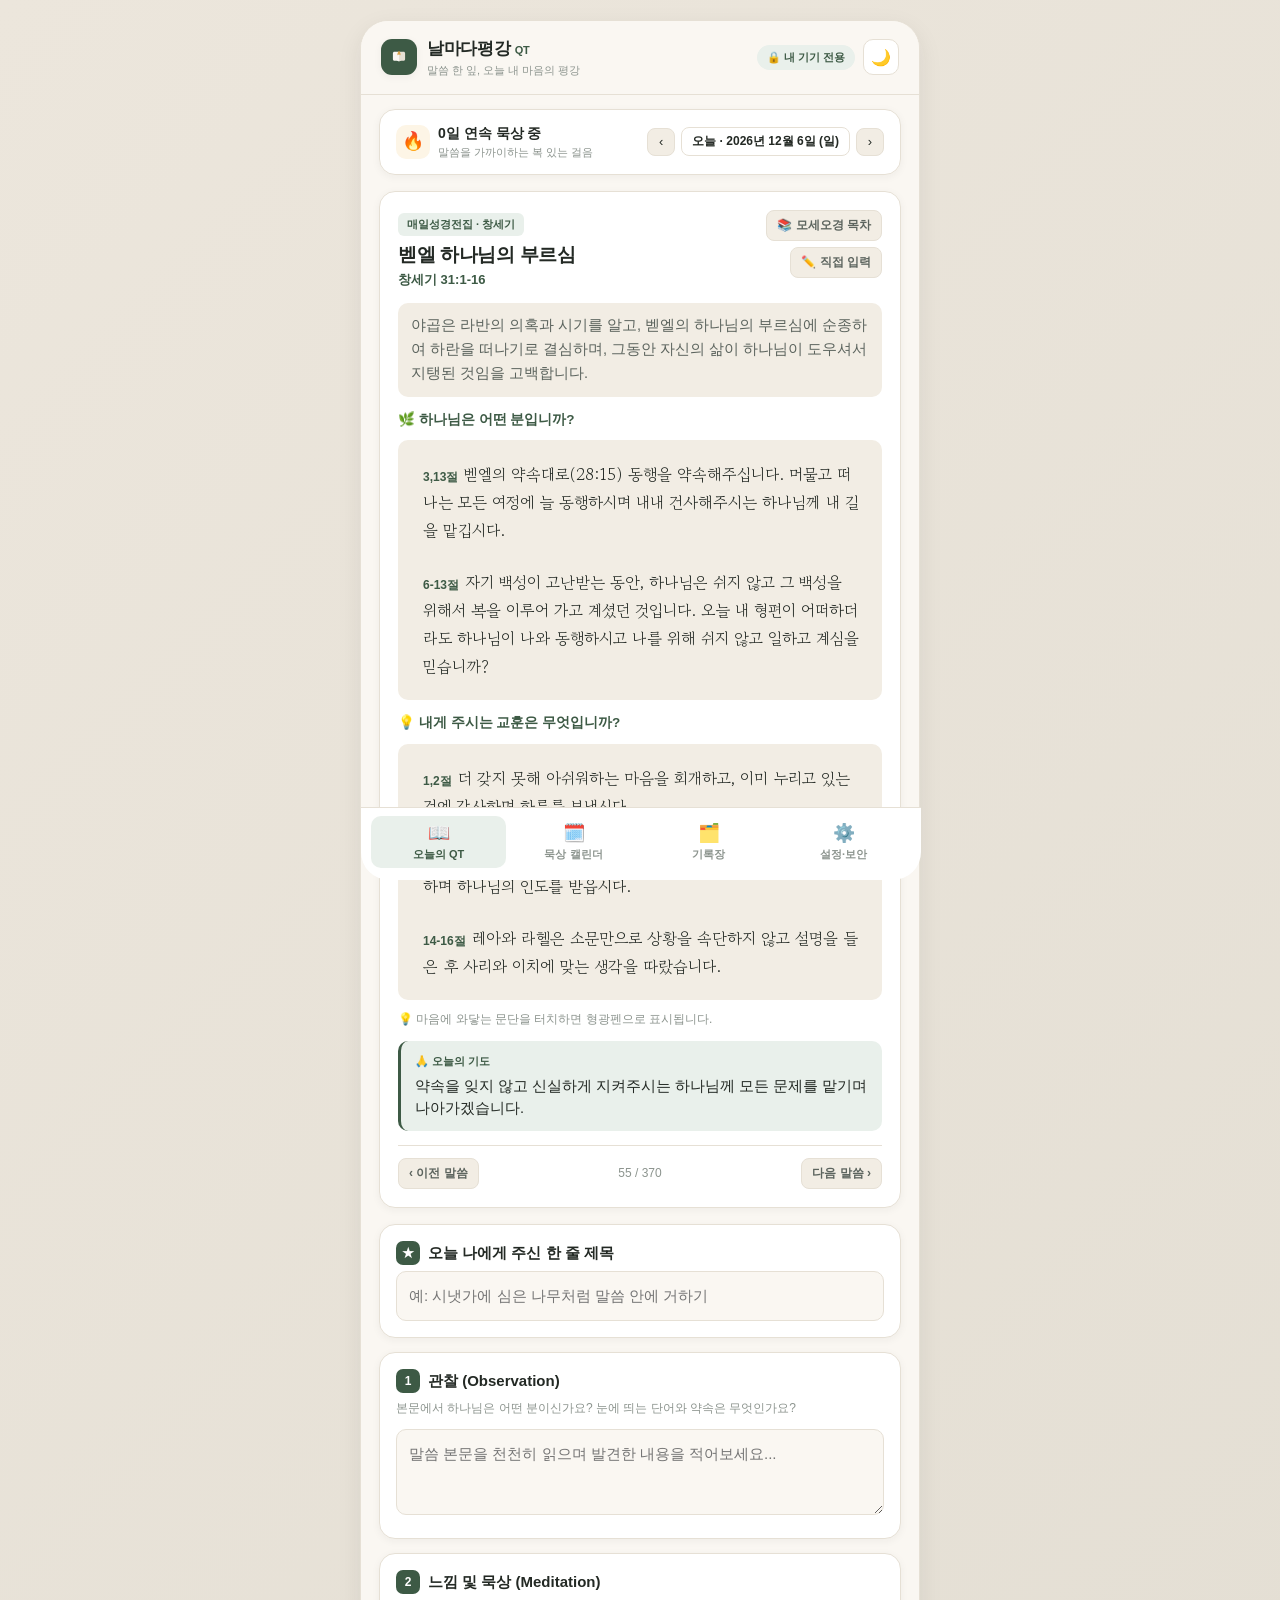
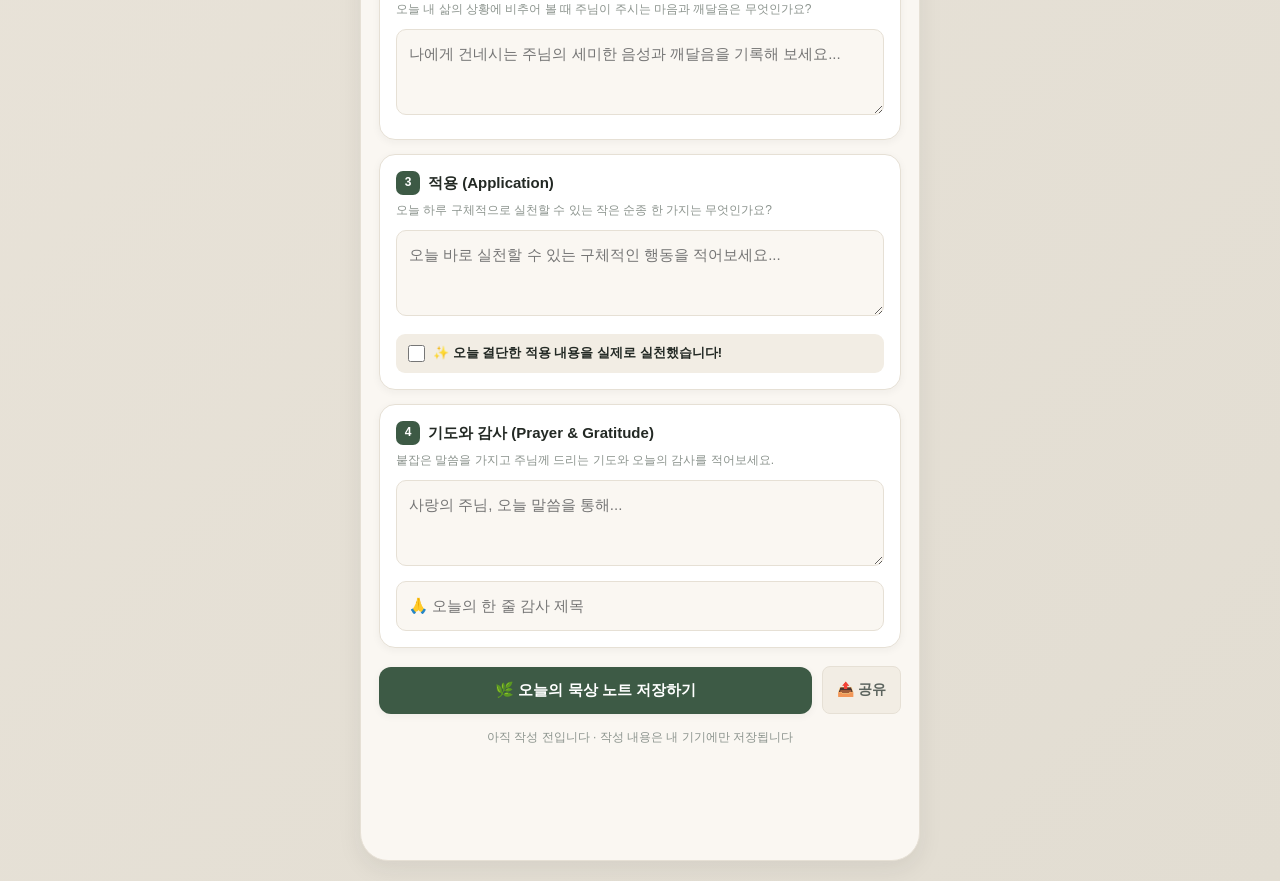
==== haneul-qt-app.html @ 90fc3714 "날마다평강 말씀묵상 앱 Co-Authored-By: Claude Fable 5.2 <noreply@anthropic.com>" ====
<!DOCTYPE html>
<html lang="ko">
<head>
  <meta charset="UTF-8" />
  <meta name="viewport" content="width=device-width, initial-scale=1.0, maximum-scale=1.0, user-scalable=no" />
  <meta name="apple-mobile-web-app-capable" content="yes" />
  <meta name="apple-mobile-web-app-status-bar-style" content="default" />
  <meta name="apple-mobile-web-app-title" content="날마다평강" />
  <meta name="theme-color" content="#2F4B38" />
  <title>날마다평강 - 말씀 한 잎, 하루의 평강</title>
  <link rel="icon" type="image/svg+xml" href="./icon.svg" />
  <link rel="apple-touch-icon" href="./icon.svg" />
  <link rel="manifest" href="./manifest.json" />
  <link rel="preconnect" href="https://fonts.googleapis.com" />
  <link rel="preconnect" href="https://fonts.gstatic.com" crossorigin />
  <link
    href="https://fonts.googleapis.com/css2?family=Gaegu:wght@400;700&family=Gowun+Batang:wght@400;700&family=Gowun+Dodum&family=Hahmlet:wght@400;600&family=IBM+Plex+Sans+KR:wght@400;600&family=Jua&family=Nanum+Gothic:wght@400;700&family=Nanum+Myeongjo:wght@400;700&family=Nanum+Pen+Script&family=Noto+Sans+KR:wght@400;500;700&family=Noto+Serif+KR:wght@400;600&family=Sunflower:wght@300;500&display=swap"
    rel="stylesheet"
  />
  <style>
:root {
  --bg-main: #FAF7F2;
  --bg-card: #FFFFFF;
  --bg-subtle: #F2EDE4;
  --bg-accent-soft: #E9F0EB;
  --bg-gold-soft: #FDF5E6;
  --text-primary: #232924;
  --text-secondary: #5C645E;
  --text-muted: #8C948E;
  --accent-primary: #3D5A45;
  --accent-primary-hover: #2E4635;
  --accent-gold: #C6862E;
  --accent-coral: #D96B43;
  --border-color: #E6E0D5;
  --shadow-sm: 0 2px 8px rgba(35, 41, 36, 0.05);
  --shadow-md: 0 8px 24px rgba(35, 41, 36, 0.08);
  --radius-sm: 10px;
  --radius-md: 16px;
  --radius-lg: 22px;
  --font-sans: -apple-system, BlinkMacSystemFont, "Apple SD Gothic Neo", "Pretendard", "Noto Sans KR", sans-serif;
  --font-serif: "Nanum Myeongjo", "AppleMyungjo", Georgia, serif;
  --font-passage: var(--font-serif);
  --verse-size: 15.5px;
  --note-size: 14px;
  --guide-size: 13.5px;
}

[data-theme="dark"] {
  --bg-main: #141815;
  --bg-card: #1E2420;
  --bg-subtle: #262E29;
  --bg-accent-soft: #233328;
  --bg-gold-soft: #332B1D;
  --text-primary: #EFECE6;
  --text-secondary: #B4BCB6;
  --text-muted: #768078;
  --accent-primary: #669975;
  --accent-primary-hover: #7AB08A;
  --accent-gold: #E5A94E;
  --accent-coral: #E8825C;
  --border-color: #2E3731;
  --shadow-sm: 0 2px 8px rgba(0, 0, 0, 0.25);
  --shadow-md: 0 8px 24px rgba(0, 0, 0, 0.4);
}

* {
  box-sizing: border-box;
  margin: 0;
  padding: 0;
  -webkit-tap-highlight-color: transparent;
}

body {
  font-family: var(--font-sans);
  background-color: var(--bg-main);
  color: var(--text-primary);
  line-height: 1.6;
  min-height: 100vh;
  display: flex;
  justify-content: center;
  transition: background-color 0.25s ease, color 0.25s ease;
}

.app-shell {
  width: 100%;
  max-width: 560px;
  min-height: 100vh;
  background-color: var(--bg-main);
  display: flex;
  flex-direction: column;
  position: relative;
  padding-bottom: 88px;
}

@media (min-width: 600px) {
  body {
    background: linear-gradient(135deg, #ECE6DC 0%, #E2DDD2 100%);
    padding: 20px 12px;
  }
  [data-theme="dark"] body {
    background: #0D100E;
  }
  .app-shell {
    min-height: calc(100vh - 40px);
    border-radius: 28px;
    box-shadow: var(--shadow-md);
    border: 1px solid var(--border-color);
    overflow: hidden;
  }
}

/* 상단 헤더 */
.app-header {
  position: sticky;
  top: 0;
  z-index: 30;
  background: var(--bg-main);
  backdrop-filter: blur(12px);
  border-bottom: 1px solid var(--border-color);
  padding: 14px 20px;
  display: flex;
  align-items: center;
  justify-content: space-between;
}

.brand-group {
  display: flex;
  align-items: center;
  gap: 10px;
}

.brand-logo {
  width: 36px;
  height: 36px;
  border-radius: 11px;
  background: var(--accent-primary);
  color: #fff;
  display: flex;
  align-items: center;
  justify-content: center;
  font-size: 18px;
  box-shadow: var(--shadow-sm);
}

.brand-title {
  font-size: 17px;
  font-weight: 700;
  letter-spacing: -0.02em;
}

.brand-subtitle {
  font-size: 11px;
  color: var(--text-muted);
  display: flex;
  align-items: center;
  gap: 4px;
}

.privacy-pill {
  display: inline-flex;
  align-items: center;
  gap: 4px;
  font-size: 11px;
  font-weight: 600;
  padding: 4px 9px;
  border-radius: 999px;
  background: var(--bg-accent-soft);
  color: var(--accent-primary);
  cursor: pointer;
  border: 1px solid transparent;
  transition: all 0.15s ease;
}

.privacy-pill:hover {
  border-color: var(--accent-primary);
}

.header-actions {
  display: flex;
  align-items: center;
  gap: 8px;
}

.icon-btn {
  width: 36px;
  height: 36px;
  border-radius: 10px;
  border: 1px solid var(--border-color);
  background: var(--bg-card);
  color: var(--text-primary);
  display: flex;
  align-items: center;
  justify-content: center;
  cursor: pointer;
  font-size: 16px;
  transition: all 0.15s ease;
}

.icon-btn:hover {
  background: var(--bg-subtle);
}

/* 스트릭 요약 배너 */
.streak-bar {
  margin: 14px 18px 0;
  padding: 12px 16px;
  background: var(--bg-card);
  border: 1px solid var(--border-color);
  border-radius: var(--radius-md);
  display: flex;
  align-items: center;
  justify-content: space-between;
  box-shadow: var(--shadow-sm);
}

.streak-item {
  display: flex;
  align-items: center;
  gap: 8px;
}

.streak-badge {
  width: 34px;
  height: 34px;
  border-radius: 10px;
  background: var(--bg-gold-soft);
  color: var(--accent-gold);
  display: flex;
  align-items: center;
  justify-content: center;
  font-size: 18px;
}

.streak-text-main {
  font-size: 14px;
  font-weight: 700;
}

.streak-text-sub {
  font-size: 11px;
  color: var(--text-muted);
}

.date-navigator {
  display: flex;
  align-items: center;
  gap: 6px;
}

.date-nav-btn {
  width: 28px;
  height: 28px;
  border-radius: 8px;
  border: 1px solid var(--border-color);
  background: var(--bg-subtle);
  color: var(--text-primary);
  cursor: pointer;
  font-size: 13px;
  display: flex;
  align-items: center;
  justify-content: center;
}

.current-date-btn {
  padding: 5px 10px;
  border-radius: 8px;
  border: 1px solid var(--border-color);
  background: var(--bg-card);
  color: var(--text-primary);
  font-size: 12px;
  font-weight: 600;
  cursor: pointer;
}

/* 메인 컨텐츠 영역 */
.main-content {
  padding: 16px 18px 24px;
  display: flex;
  flex-direction: column;
  gap: 16px;
  flex: 1;
}

.tab-panel {
  display: none;
  flex-direction: column;
  gap: 16px;
  animation: fadeIn 0.2s ease;
}

.tab-panel.active {
  display: flex;
}

@keyframes fadeIn {
  from { opacity: 0; transform: translateY(4px); }
  to { opacity: 1; transform: translateY(0); }
}

/* 카드 공통 */
.card {
  background: var(--bg-card);
  border: 1px solid var(--border-color);
  border-radius: var(--radius-md);
  padding: 18px;
  box-shadow: var(--shadow-sm);
}

.card-header {
  display: flex;
  align-items: flex-start;
  justify-content: space-between;
  gap: 12px;
  margin-bottom: 12px;
}

.badge-tag {
  display: inline-block;
  padding: 3px 9px;
  border-radius: 6px;
  font-size: 11px;
  font-weight: 700;
  background: var(--bg-accent-soft);
  color: var(--accent-primary);
  margin-bottom: 6px;
}

.passage-title {
  font-size: 19px;
  font-weight: 700;
  line-height: 1.35;
  letter-spacing: -0.02em;
}

.passage-ref {
  font-size: 13px;
  color: var(--accent-primary);
  font-weight: 600;
  margin-top: 2px;
}

.small-btn {
  padding: 6px 10px;
  border-radius: 8px;
  border: 1px solid var(--border-color);
  background: var(--bg-subtle);
  color: var(--text-secondary);
  font-size: 12px;
  font-weight: 600;
  cursor: pointer;
  white-space: nowrap;
}

.small-btn:hover {
  background: var(--bg-accent-soft);
  color: var(--accent-primary);
}

/* 말씀 본문 리스트 */
.verse-list {
  display: flex;
  flex-direction: column;
  gap: 8px;
  margin-top: 10px;
  padding: 12px;
  background: var(--bg-subtle);
  border-radius: var(--radius-sm);
}

.verse-item {
  padding: 8px 10px;
  border-radius: 8px;
  font-family: var(--font-passage);
  font-size: var(--verse-size);
  line-height: 1.75;
  cursor: pointer;
  transition: all 0.15s ease;
  border-left: 3px solid transparent;
}

.verse-item:hover {
  background: var(--bg-card);
}

.verse-item.selected {
  background: var(--bg-gold-soft);
  border-left-color: var(--accent-gold);
}

.verse-num {
  font-family: var(--font-sans);
  font-size: 12px;
  font-weight: 700;
  color: var(--accent-primary);
  margin-right: 6px;
}

.verse-hint {
  font-size: 12px;
  color: var(--text-muted);
  margin-top: 10px;
  display: flex;
  align-items: center;
  justify-content: space-between;
}

/* 오늘의 길잡이 질문 박스 */
.guide-box {
  margin-top: 12px;
  padding: 12px 14px;
  border-radius: var(--radius-sm);
  background: var(--bg-accent-soft);
  border-left: 3px solid var(--accent-primary);
}

.guide-label {
  font-size: 11px;
  font-weight: 700;
  color: var(--accent-primary);
  margin-bottom: 4px;
}

.guide-text {
  font-size: var(--guide-size);
  color: var(--text-primary);
  line-height: 1.55;
}

/* 묵상 노트 폼 (관찰/느낌/적용/기도) */
.qt-step-list {
  display: flex;
  flex-direction: column;
  gap: 14px;
}

.qt-step-card {
  background: var(--bg-card);
  border: 1px solid var(--border-color);
  border-radius: var(--radius-md);
  padding: 16px;
  box-shadow: var(--shadow-sm);
}

.qt-step-header {
  display: flex;
  align-items: center;
  gap: 8px;
  margin-bottom: 6px;
}

.step-pill {
  width: 24px;
  height: 24px;
  border-radius: 7px;
  background: var(--accent-primary);
  color: #fff;
  font-size: 12px;
  font-weight: 700;
  display: flex;
  align-items: center;
  justify-content: center;
}

.qt-step-title {
  font-size: 15px;
  font-weight: 700;
}

.qt-step-desc {
  font-size: 12px;
  color: var(--text-muted);
  margin-bottom: 10px;
}

.qt-textarea, .qt-input {
  width: 100%;
  border: 1px solid var(--border-color);
  border-radius: 10px;
  background: var(--bg-main);
  color: var(--text-primary);
  font-family: var(--font-sans);
  font-size: var(--note-size);
  line-height: 1.6;
  padding: 12px;
  resize: vertical;
  transition: border-color 0.15s ease;
}

.qt-textarea:focus, .qt-input:focus {
  outline: none;
  border-color: var(--accent-primary);
}

.qt-textarea {
  min-height: 86px;
}

.action-check-row {
  display: flex;
  align-items: center;
  gap: 8px;
  margin-top: 10px;
  padding: 9px 12px;
  background: var(--bg-subtle);
  border-radius: 9px;
  cursor: pointer;
  font-size: 13px;
  font-weight: 600;
}

.action-check-row input[type="checkbox"] {
  width: 17px;
  height: 17px;
  accent-color: var(--accent-primary);
  cursor: pointer;
}

.save-bar {
  display: flex;
  align-items: center;
  justify-content: space-between;
  gap: 10px;
  margin-top: 4px;
}

.primary-btn {
  flex: 1;
  padding: 14px 18px;
  border: none;
  border-radius: 12px;
  background: var(--accent-primary);
  color: #fff;
  font-size: 15px;
  font-weight: 700;
  cursor: pointer;
  transition: background 0.15s ease, transform 0.1s ease;
  box-shadow: var(--shadow-sm);
}

.primary-btn:hover {
  background: var(--accent-primary-hover);
}

.primary-btn:active {
  transform: scale(0.99);
}

/* 캘린더 & 스트릭 탭 */
.stats-grid {
  display: grid;
  grid-template-columns: repeat(2, 1fr);
  gap: 10px;
}

.stat-card {
  background: var(--bg-card);
  border: 1px solid var(--border-color);
  border-radius: var(--radius-md);
  padding: 14px 16px;
  box-shadow: var(--shadow-sm);
}

.stat-label {
  font-size: 12px;
  color: var(--text-muted);
  margin-bottom: 4px;
}

.stat-value {
  font-size: 22px;
  font-weight: 800;
  color: var(--accent-primary);
}

.stat-unit {
  font-size: 13px;
  font-weight: 600;
  color: var(--text-secondary);
  margin-left: 2px;
}

.calendar-header {
  display: flex;
  align-items: center;
  justify-content: space-between;
  margin-bottom: 14px;
}

.calendar-month-title {
  font-size: 16px;
  font-weight: 700;
}

.calendar-weekdays {
  display: grid;
  grid-template-columns: repeat(7, 1fr);
  text-align: center;
  font-size: 12px;
  font-weight: 600;
  color: var(--text-muted);
  margin-bottom: 8px;
}

.calendar-grid {
  display: grid;
  grid-template-columns: repeat(7, 1fr);
  gap: 6px;
}

.cal-day {
  aspect-ratio: 1 / 1.08;
  border-radius: 10px;
  border: 1px solid transparent;
  background: var(--bg-subtle);
  display: flex;
  flex-direction: column;
  align-items: center;
  justify-content: center;
  cursor: pointer;
  font-size: 13px;
  font-weight: 600;
  position: relative;
  transition: all 0.15s ease;
}

.cal-day.empty {
  background: transparent;
  cursor: default;
}

.cal-day:not(.empty):hover {
  border-color: var(--accent-primary);
}

.cal-day.today {
  border: 1.5px solid var(--accent-primary);
}

.cal-day.completed {
  background: var(--bg-accent-soft);
  color: var(--accent-primary);
  font-weight: 700;
}

.cal-day.selected {
  box-shadow: 0 0 0 2px var(--accent-gold);
}

.cal-stamp {
  font-size: 11px;
  line-height: 1;
  margin-top: 2px;
}

/* 모아보기 리스트 */
.history-search {
  margin-bottom: 12px;
}

.history-list {
  display: flex;
  flex-direction: column;
  gap: 10px;
}

.history-item {
  background: var(--bg-card);
  border: 1px solid var(--border-color);
  border-radius: var(--radius-md);
  padding: 14px 16px;
  cursor: pointer;
  transition: border-color 0.15s ease;
}

.history-item:hover {
  border-color: var(--accent-primary);
}

.history-meta {
  display: flex;
  align-items: center;
  justify-content: space-between;
  font-size: 12px;
  color: var(--text-muted);
  margin-bottom: 4px;
}

.history-title {
  font-size: 15px;
  font-weight: 700;
  margin-bottom: 6px;
}

.history-preview {
  font-size: 13px;
  color: var(--text-secondary);
  display: -webkit-box;
  -webkit-line-clamp: 2;
  -webkit-box-orient: vertical;
  overflow: hidden;
}

/* 하단 내비게이션 탭 바 */
.bottom-nav {
  position: fixed;
  bottom: 0;
  width: 100%;
  max-width: 560px;
  background: var(--bg-card);
  border-top: 1px solid var(--border-color);
  display: grid;
  grid-template-columns: repeat(4, 1fr);
  padding: 8px 10px 12px;
  z-index: 40;
}

@media (min-width: 600px) {
  .bottom-nav {
    border-bottom-left-radius: 28px;
    border-bottom-right-radius: 28px;
    bottom: 20px;
  }
}

.nav-tab {
  border: none;
  background: transparent;
  color: var(--text-muted);
  display: flex;
  flex-direction: column;
  align-items: center;
  gap: 3px;
  padding: 6px 4px;
  border-radius: 10px;
  cursor: pointer;
  font-size: 11px;
  font-weight: 600;
  transition: all 0.15s ease;
}

.nav-tab-icon {
  font-size: 18px;
}

.nav-tab.active {
  color: var(--accent-primary);
  background: var(--bg-accent-soft);
}

/* 잠금 화면 모달 & 토스트 */
.lock-overlay, .modal-overlay {
  position: fixed;
  top: 0;
  right: 0;
  bottom: 0;
  left: 0;
  width: 100%;
  height: 100%;
  background: rgba(20, 24, 21, 0.72);
  -webkit-backdrop-filter: blur(8px);
  backdrop-filter: blur(8px);
  z-index: 100;
  display: none;
  align-items: center;
  justify-content: center;
  padding: 20px;
}

.lock-overlay.active, .modal-overlay.active {
  display: flex;
}

.modal-box {
  width: 100%;
  max-width: 400px;
  background: var(--bg-card);
  border: 1px solid var(--border-color);
  border-radius: 20px;
  padding: 24px;
  box-shadow: var(--shadow-md);
  max-height: 100%;
  overflow-y: auto;
  -webkit-overflow-scrolling: touch;
}

.pin-dots {
  display: flex;
  justify-content: center;
  gap: 14px;
  margin: 20px 0;
}

.pin-dot {
  width: 14px;
  height: 14px;
  border-radius: 50%;
  border: 2px solid var(--accent-primary);
  background: transparent;
}

.pin-dot.filled {
  background: var(--accent-primary);
}

.pin-keypad {
  display: grid;
  grid-template-columns: repeat(3, 1fr);
  gap: 10px;
  margin-top: 12px;
}

.pin-key {
  padding: 14px;
  border-radius: 12px;
  border: 1px solid var(--border-color);
  background: var(--bg-subtle);
  color: var(--text-primary);
  font-size: 18px;
  font-weight: 700;
  cursor: pointer;
}

.pin-key:active {
  background: var(--bg-accent-soft);
}

.toast {
  position: fixed;
  bottom: 90px;
  left: 50%;
  transform: translateX(-50%) translateY(20px);
  background: var(--text-primary);
  color: var(--bg-card);
  padding: 10px 18px;
  border-radius: 999px;
  font-size: 13px;
  font-weight: 600;
  opacity: 0;
  pointer-events: none;
  transition: all 0.25s ease;
  z-index: 120;
  box-shadow: var(--shadow-md);
}

.toast.show {
  opacity: 1;
  transform: translateX(-50%) translateY(0);
}

/* 보기 설정 (글자 크기 & 폰트) */
.setting-group {
  display: flex;
  flex-direction: column;
  gap: 8px;
}

.setting-label {
  font-size: 13px;
  font-weight: 700;
  color: var(--text-secondary);
}

.option-grid {
  display: grid;
  gap: 8px;
}

.option-grid-4 {
  grid-template-columns: repeat(4, 1fr);
}

.option-grid-5 {
  grid-template-columns: repeat(5, 1fr);
}

.font-size-slider-row {
  display: flex;
  align-items: center;
  gap: 10px;
  margin: 4px 0 2px;
}

.font-size-range {
  flex: 1;
  accent-color: var(--accent-primary);
  cursor: pointer;
  height: 6px;
}

.option-grid-2 {
  grid-template-columns: repeat(2, 1fr);
}

.option-btn {
  padding: 10px 8px;
  border-radius: 10px;
  border: 1px solid var(--border-color);
  background: var(--bg-subtle);
  color: var(--text-primary);
  font-family: inherit;
  font-size: 13px;
  font-weight: 600;
  cursor: pointer;
  display: flex;
  flex-direction: column;
  align-items: center;
  justify-content: center;
  gap: 2px;
  transition: all 0.15s ease;
}

.option-btn:hover {
  border-color: var(--accent-primary);
}

.option-btn.active {
  background: var(--bg-accent-soft);
  border-color: var(--accent-primary);
  color: var(--accent-primary);
  font-weight: 700;
}

.option-btn .font-name {
  font-size: 13.5px;
}

.option-btn .font-sub {
  font-size: 11px;
  color: var(--text-muted);
  font-weight: 500;
}

.option-btn.active .font-sub {
  color: var(--accent-primary);
}

.font-preview-box {
  margin-top: 8px;
  padding: 12px 14px;
  border-radius: var(--radius-sm);
  background: var(--bg-subtle);
  border: 1px solid var(--border-color);
}

.font-preview-sticky {
  position: sticky;
  top: 66px;
  z-index: 10;
  box-shadow: var(--shadow-sm);
}

.font-scroll-list {
  max-height: 210px;
  overflow-y: auto;
  display: flex;
  flex-direction: column;
  gap: 6px;
  padding-right: 4px;
}

.font-list-item {
  flex-direction: row !important;
  justify-content: space-between !important;
  padding: 10px 14px !important;
}

.font-preview-label {
  font-size: 11px;
  font-weight: 700;
  color: var(--text-muted);
  margin-bottom: 4px;
}

.font-preview-verse {
  font-family: var(--font-passage);
  font-size: var(--verse-size);
  line-height: 1.7;
  color: var(--text-primary);
}

/* 매일성경 모세오경 묵상집 스타일 */
.passage-summary {
  font-size: var(--guide-size);
  line-height: 1.65;
  color: var(--text-secondary);
  background: var(--bg-subtle);
  padding: 11px 13px;
  border-radius: var(--radius-sm);
  margin-bottom: 12px;
}

.devotional-section {
  margin-top: 12px;
}

.devotional-heading {
  font-size: 13.5px;
  font-weight: 700;
  color: var(--accent-primary);
  margin-bottom: 6px;
}

.passage-nav-row {
  display: flex;
  align-items: center;
  justify-content: space-between;
  margin-top: 14px;
  padding-top: 12px;
  border-top: 1px solid var(--border-color);
}

.modal-box-tall {
  max-width: 480px;
  max-height: 82vh;
  display: flex;
  flex-direction: column;
}

.book-tabs {
  display: flex;
  gap: 6px;
  overflow-x: auto;
  padding-bottom: 8px;
  margin-bottom: 8px;
}

.book-tab-btn {
  padding: 6px 11px;
  border-radius: 999px;
  border: 1px solid var(--border-color);
  background: var(--bg-subtle);
  color: var(--text-secondary);
  font-size: 12.5px;
  font-weight: 600;
  white-space: nowrap;
  cursor: pointer;
}

.book-tab-btn.active {
  background: var(--accent-primary);
  border-color: var(--accent-primary);
  color: #fff;
}

.index-list {
  flex: 1;
  overflow-y: auto;
  display: flex;
  flex-direction: column;
  gap: 6px;
  padding-right: 4px;
}

.index-item {
  padding: 10px 12px;
  border-radius: 10px;
  border: 1px solid var(--border-color);
  background: var(--bg-main);
  cursor: pointer;
  display: flex;
  align-items: center;
  justify-content: space-between;
  gap: 10px;
  transition: border-color 0.15s ease;
}

.index-item:hover,
.index-item.active {
  border-color: var(--accent-primary);
  background: var(--bg-accent-soft);
}

.index-item-title {
  font-size: 13.5px;
  font-weight: 700;
  color: var(--text-primary);
}

.index-item-ref {
  font-size: 12px;
  color: var(--accent-primary);
  font-weight: 600;
  white-space: nowrap;
}

.book-lock-chips {
  display: flex;
  flex-wrap: wrap;
  gap: 6px;
}

.book-lock-chip {
  font-size: 12px;
  font-weight: 600;
  padding: 5px 10px;
  border-radius: 999px;
  border: 1px solid var(--border-color);
  background: var(--bg-subtle);
  color: var(--text-secondary);
}

.book-lock-chip.unlocked {
  background: var(--bg-accent-soft);
  border-color: var(--accent-primary);
  color: var(--accent-primary);
}

  </style>
</head>
<body>
  <div class="app-shell">
    <!-- 상단 헤더 -->
    <header class="app-header">
      <div class="brand-group">
        <div class="brand-logo" aria-hidden="true">
          <svg viewBox="0 0 512 512" width="24" height="24">
            <path d="M126 176c0-18 14-32 32-32h82c10 0 16 6 16 14v196c-14-10-32-16-54-16h-44c-18 0-32-14-32-32V176z" fill="#FAF7F2"/>
            <path d="M386 176c0-18-14-32-32-32h-82c-10 0-16 6-16 14v196c14-10 32-16 54-16h44c18 0 32-14 32-32V176z" fill="#E6E0D5"/>
            <path d="M256 124c-26 30-38 64-32 96 18-4 32-18 32-38 0 20 14 34 32 38 6-32-6-66-32-96z" fill="#D8A24A"/>
          </svg>
        </div>
        <div>
          <div class="brand-title">날마다평강 <span style="font-size:11px;font-weight:600;color:var(--accent-primary);">QT</span></div>
          <div class="brand-subtitle">말씀 한 잎, 오늘 내 마음의 평강</div>
        </div>
      </div>

      <div class="header-actions">
        <button class="privacy-pill" id="privacyBadgeBtn" title="내 기기에만 저장됨">
          <span>🔒 내 기기 전용</span>
        </button>
        <button class="icon-btn" id="themeToggleBtn" title="다크모드 전환" aria-label="테마 전환">🌙</button>
      </div>
    </header>

    <!-- 상단 스트릭 및 날짜 이동 바 -->
    <section class="streak-bar">
      <div class="streak-item">
        <div class="streak-badge">🔥</div>
        <div>
          <div class="streak-text-main" id="headerStreakCount">0일 연속 묵상 중</div>
          <div class="streak-text-sub">말씀을 가까이하는 복 있는 걸음</div>
        </div>
      </div>

      <div class="date-navigator">
        <button class="date-nav-btn" id="prevDateBtn" title="이전 날짜">‹</button>
        <button class="current-date-btn" id="currentDateLabel" title="클릭하면 오늘로 이동">오늘</button>
        <button class="date-nav-btn" id="nextDateBtn" title="다음 날짜">›</button>
      </div>
    </section>

    <!-- 메인 영역 -->
    <main class="main-content">
      <!-- 탭 1: 오늘의 QT (말씀 본문 + 묵상 노트) -->
      <section class="tab-panel active" id="tab-today">
        <!-- 오늘의 말씀 본문 카드 -->
        <article class="card">
          <div class="card-header">
            <div>
              <span class="badge-tag" id="passageThemeBadge">매일성경 · 창세기</span>
              <h1 class="passage-title" id="passageTitle">혼돈에서 질서로</h1>
              <div class="passage-ref" id="passageRef">창세기 1:1-13</div>
            </div>
            <div style="display: flex; flex-direction: column; gap: 6px; align-items: flex-end;">
              <button class="small-btn" id="openBookIndexBtn">📚 모세오경 목차</button>
              <button class="small-btn" id="editPassageBtn">✏️ 직접 입력</button>
            </div>
          </div>

          <p class="passage-summary" id="passageSummary"></p>

          <div id="godSectionWrap" class="devotional-section">
            <div class="devotional-heading">🌿 하나님은 어떤 분입니까?</div>
            <div class="verse-list" id="godSectionList"></div>
          </div>

          <div id="lessonSectionWrap" class="devotional-section">
            <div class="devotional-heading">💡 내게 주시는 교훈은 무엇입니까?</div>
            <div class="verse-list" id="lessonSectionList"></div>
          </div>

          <div class="verse-hint">
            <span>💡 마음에 와닿는 문단을 터치하면 형광펜으로 표시됩니다.</span>
          </div>

          <div class="guide-box" id="prayerGuideBox">
            <div class="guide-label">🙏 오늘의 기도</div>
            <div class="guide-text" id="guideQuestionText"></div>
          </div>

          <div class="passage-nav-row">
            <button type="button" class="small-btn" id="prevPassageBtn">‹ 이전 말씀</button>
            <span id="passageProgressText" style="font-size: 12px; color: var(--text-muted);">1 / 370</span>
            <button type="button" class="small-btn" id="nextPassageBtn">다음 말씀 ›</button>
          </div>
        </article>

        <!-- 묵상 노트 작성 영역 -->
        <div class="qt-step-list">
          <div class="qt-step-card">
            <div class="qt-step-header">
              <span class="step-pill">★</span>
              <span class="qt-step-title">오늘 나에게 주신 한 줄 제목</span>
            </div>
            <input
              type="text"
              class="qt-input"
              id="qtSummaryTitle"
              placeholder="예: 시냇가에 심은 나무처럼 말씀 안에 거하기"
            />
          </div>

          <div class="qt-step-card">
            <div class="qt-step-header">
              <span class="step-pill">1</span>
              <span class="qt-step-title">관찰 (Observation)</span>
            </div>
            <div class="qt-step-desc">본문에서 하나님은 어떤 분이신가요? 눈에 띄는 단어와 약속은 무엇인가요?</div>
            <textarea
              class="qt-textarea"
              id="qtObservation"
              placeholder="말씀 본문을 천천히 읽으며 발견한 내용을 적어보세요..."
            ></textarea>
          </div>

          <div class="qt-step-card">
            <div class="qt-step-header">
              <span class="step-pill">2</span>
              <span class="qt-step-title">느낌 및 묵상 (Meditation)</span>
            </div>
            <div class="qt-step-desc">오늘 내 삶의 상황에 비추어 볼 때 주님이 주시는 마음과 깨달음은 무엇인가요?</div>
            <textarea
              class="qt-textarea"
              id="qtMeditation"
              placeholder="나에게 건네시는 주님의 세미한 음성과 깨달음을 기록해 보세요..."
            ></textarea>
          </div>

          <div class="qt-step-card">
            <div class="qt-step-header">
              <span class="step-pill">3</span>
              <span class="qt-step-title">적용 (Application)</span>
            </div>
            <div class="qt-step-desc">오늘 하루 구체적으로 실천할 수 있는 작은 순종 한 가지는 무엇인가요?</div>
            <textarea
              class="qt-textarea"
              id="qtApplication"
              placeholder="오늘 바로 실천할 수 있는 구체적인 행동을 적어보세요..."
            ></textarea>
            <label class="action-check-row">
              <input type="checkbox" id="qtActionDone" />
              <span>✨ 오늘 결단한 적용 내용을 실제로 실천했습니다!</span>
            </label>
          </div>

          <div class="qt-step-card">
            <div class="qt-step-header">
              <span class="step-pill">4</span>
              <span class="qt-step-title">기도와 감사 (Prayer &amp; Gratitude)</span>
            </div>
            <div class="qt-step-desc">붙잡은 말씀을 가지고 주님께 드리는 기도와 오늘의 감사를 적어보세요.</div>
            <textarea
              class="qt-textarea"
              id="qtPrayer"
              placeholder="사랑의 주님, 오늘 말씀을 통해..."
            ></textarea>
            <input
              type="text"
              class="qt-input"
              id="qtGratitude"
              style="margin-top: 8px;"
              placeholder="🙏 오늘의 한 줄 감사 제목"
            />
          </div>

          <div class="save-bar">
            <button class="primary-btn" id="saveQtBtn">🌿 오늘의 묵상 노트 저장하기</button>
            <button type="button" class="small-btn" id="openShareModalBtn" style="padding: 14px 14px; font-size: 14px;">📤 공유</button>
          </div>
          <div id="saveStatusText" style="font-size: 12px; color: var(--text-muted); text-align: center;">
            작성 내용은 외부 서버로 전송되지 않고 오직 내 기기에만 저장됩니다.
          </div>
        </div>
      </section>

      <!-- 탭 2: 묵상 캘린더 & 연속 달성 기록 -->
      <section class="tab-panel" id="tab-calendar">
        <div class="stats-grid">
          <div class="stat-card">
            <div class="stat-label">🔥 연속 묵상 달성</div>
            <div><span class="stat-value" id="statStreak">0</span><span class="stat-unit">일째</span></div>
          </div>
          <div class="stat-card">
            <div class="stat-label">📅 이번 달 묵상</div>
            <div><span class="stat-value" id="statMonthly">0</span><span class="stat-unit">회</span></div>
          </div>
          <div class="stat-card">
            <div class="stat-label">📖 총 누적 묵상</div>
            <div><span class="stat-value" id="statTotal">0</span><span class="stat-unit">회</span></div>
          </div>
          <div class="stat-card">
            <div class="stat-label">✨ 말씀 적용 실천율</div>
            <div><span class="stat-value" id="statActionRate">0</span><span class="stat-unit">%</span></div>
          </div>
        </div>

        <div class="card">
          <div class="calendar-header">
            <button class="date-nav-btn" id="calPrevMonthBtn">‹</button>
            <div class="calendar-month-title" id="calendarMonthTitle">2026년 11월</div>
            <button class="date-nav-btn" id="calNextMonthBtn">›</button>
          </div>

          <div class="calendar-weekdays">
            <span>일</span><span>월</span><span>화</span><span>수</span><span>목</span><span>금</span><span>토</span>
          </div>

          <div class="calendar-grid" id="calendarGrid"></div>

          <div style="margin-top: 12px; font-size: 12px; color: var(--text-muted); display: flex; gap: 14px;">
            <span>🌿 묵상 작성 완료</span>
            <span>🌿✨ 말씀 적용 실천 완료</span>
          </div>
        </div>

        <!-- 선택한 날짜의 묵상 미리보기 -->
        <div class="card" id="calendarSelectedPreview"></div>
      </section>

      <!-- 탭 3: 지난 묵상 기록장 (모아보기 & 검색) -->
      <section class="tab-panel" id="tab-history">
        <div class="card">
          <h2 class="passage-title" style="margin-bottom: 6px;">나의 묵상 기록장</h2>
          <p style="font-size: 12.5px; color: var(--text-muted); margin-bottom: 12px;">
            내가 기록한 모든 말씀과 기도를 검색하고 다시 돌아볼 수 있습니다.
          </p>
          <input
            type="search"
            class="qt-input history-search"
            id="historySearchInput"
            placeholder="🔍 본문, 단어, 기도 내용으로 검색..."
          />
          <div class="history-list" id="historyListContainer"></div>
        </div>
      </section>

      <!-- 탭 4: 설정 & 내 기기 보안 -->
      <section class="tab-panel" id="tab-privacy">
        <div class="card">
          <span class="badge-tag">보기 설정</span>
          <h2 class="passage-title" style="margin-bottom: 10px;">글자 크기 및 폰트 설정</h2>

          <div class="font-preview-box font-preview-sticky" id="fontPreviewBox">
            <div class="font-preview-label">실시간 미리보기</div>
            <div class="font-preview-verse">
              <span class="verse-num">1절</span>여호와는 나의 목자시니 내게 부족함이 없으리로다 (시편 23:1)
            </div>
          </div>

          <div class="setting-group" style="margin-top: 14px;">
            <div style="display: flex; align-items: center; justify-content: space-between;">
              <div class="setting-label">글자 크기 (12px ~ 26px)</div>
              <span class="badge-tag" id="fontSizeValueBadge" style="margin-bottom: 0; font-size: 13px;">16px</span>
            </div>
            <div class="font-size-slider-row">
              <button type="button" class="date-nav-btn" id="fontSizeMinusBtn" title="1px 작게">−</button>
              <input type="range" id="fontSizeRange" min="12" max="26" step="1" value="16" class="font-size-range" />
              <button type="button" class="date-nav-btn" id="fontSizePlusBtn" title="1px 크게">+</button>
            </div>
            <div class="option-grid option-grid-5" id="fontSizeOptions">
              <button type="button" class="option-btn" data-size="13">13</button>
              <button type="button" class="option-btn" data-size="15">15</button>
              <button type="button" class="option-btn active" data-size="16">16</button>
              <button type="button" class="option-btn" data-size="18">18</button>
              <button type="button" class="option-btn" data-size="21">21</button>
            </div>
          </div>

          <div class="setting-group" style="margin-top: 14px;">
            <div class="setting-label">글꼴 선택 (스크롤하여 선택 · 13종)</div>
            <div class="font-scroll-list" id="fontFamilyOptions">
              <button type="button" class="option-btn font-list-item active" data-font="gowun-batang" style="font-family: 'Gowun Batang', serif;">
                <span class="font-name">고운바탕</span>
                <span class="font-sub">단아한 명조체</span>
              </button>
              <button type="button" class="option-btn font-list-item" data-font="nanum-myeongjo" style="font-family: 'Nanum Myeongjo', serif;">
                <span class="font-name">나눔명조</span>
                <span class="font-sub">클래식 성경 느낌</span>
              </button>
              <button type="button" class="option-btn font-list-item" data-font="noto-serif" style="font-family: 'Noto Serif KR', serif;">
                <span class="font-name">본명조 (Noto Serif)</span>
                <span class="font-sub">정갈하고 묵직한 명조</span>
              </button>
              <button type="button" class="option-btn font-list-item" data-font="hahmlet" style="font-family: 'Hahmlet', serif;">
                <span class="font-name">함렛 (Hahmlet)</span>
                <span class="font-sub">또렷한 현대 명조</span>
              </button>
              <button type="button" class="option-btn font-list-item" data-font="noto-sans" style="font-family: 'Noto Sans KR', sans-serif;">
                <span class="font-name">본고딕 (Noto Sans)</span>
                <span class="font-sub">깔끔한 표준 고딕</span>
              </button>
              <button type="button" class="option-btn font-list-item" data-font="nanum-gothic" style="font-family: 'Nanum Gothic', sans-serif;">
                <span class="font-name">나눔고딕</span>
                <span class="font-sub">부드러운 고딕체</span>
              </button>
              <button type="button" class="option-btn font-list-item" data-font="ibm-plex" style="font-family: 'IBM Plex Sans KR', sans-serif;">
                <span class="font-name">IBM 플렉스 산스</span>
                <span class="font-sub">세련된 모던 고딕</span>
              </button>
              <button type="button" class="option-btn font-list-item" data-font="gowun-dodum" style="font-family: 'Gowun Dodum', sans-serif;">
                <span class="font-name">고운돋움</span>
                <span class="font-sub">따뜻한 돋움체</span>
              </button>
              <button type="button" class="option-btn font-list-item" data-font="sunflower" style="font-family: 'Sunflower', sans-serif;">
                <span class="font-name">해바라기</span>
                <span class="font-sub">가볍고 산뜻한 서체</span>
              </button>
              <button type="button" class="option-btn font-list-item" data-font="jua" style="font-family: 'Jua', sans-serif;">
                <span class="font-name">주아체</span>
                <span class="font-sub">둥글고 친근한 느낌</span>
              </button>
              <button type="button" class="option-btn font-list-item" data-font="nanum-pen" style="font-family: 'Nanum Pen Script', cursive;">
                <span class="font-name">나눔손글씨 펜</span>
                <span class="font-sub">자연스러운 필기체</span>
              </button>
              <button type="button" class="option-btn font-list-item" data-font="gaegu" style="font-family: 'Gaegu', cursive;">
                <span class="font-name">개구 (Gaegu)</span>
                <span class="font-sub">동글동글 손글씨</span>
              </button>
              <button type="button" class="option-btn font-list-item" data-font="system">
                <span class="font-name">기기 기본 글꼴</span>
                <span class="font-sub">오프라인 100% 동일</span>
              </button>
            </div>
          </div>
        </div>

        <div class="card">
          <span class="badge-tag">100% 기기 내 이중 영구 저장</span>
          <h2 class="passage-title" style="margin-bottom: 8px;">데이터가 절대 지워지지 않게 보호합니다</h2>
          <p style="font-size: 13.5px; color: var(--text-secondary); line-height: 1.65;">
            날마다평강에 기록하시는 모든 묵상 노트와 기도 제목은 <strong>외부 서버로 일절 전송되지 않으며</strong>,
            현재 기기의 <strong>LocalStorage + IndexedDB 두 곳에 실시간으로 동시 이중 저장</strong>됩니다.
          </p>
          <div id="storagePersistStatus" class="font-preview-box" style="margin-top: 10px; font-size: 12.5px; color: var(--accent-primary); font-weight: 600;">
            🛡️ 이중 안전 저장(LocalStorage + IndexedDB) 작동 중
          </div>
          <ul style="margin-top: 12px; padding-left: 18px; font-size: 13px; color: var(--text-secondary); line-height: 1.7;">
            <li>한쪽 브라우저 캐시가 정리되더라도 다른 저장소에서 자동 복구됩니다.</li>
            <li>다른 사람의 기기나 외부 인터넷에서는 내 기록에 절대 접근할 수 없습니다.</li>
            <li>비밀번호를 5회 연속 틀리면 30초간 입력이 잠겨 무차별 대입을 차단합니다.</li>
          </ul>
        </div>

        <div class="card">
          <h3 class="qt-step-title" style="margin-bottom: 6px;">📚 권별 이동 잠금 (PIN 관리)</h3>
          <p style="font-size: 13px; color: var(--text-secondary); margin-bottom: 10px;">
            창세기 외 다른 권(출애굽기·레위기·민수기·신명기)으로 넘어갈 때 PIN을 입력해야 열립니다.
          </p>
          <div id="bookLockStatusList" class="book-lock-chips"></div>
          <div style="display: flex; gap: 8px; flex-wrap: wrap; margin-top: 10px;">
            <button type="button" class="small-btn" id="changeBookPinBtn">🔑 권 이동 PIN 변경</button>
            <button type="button" class="small-btn" id="relockBooksBtn">🔒 창세기 외 모두 다시 잠그기</button>
          </div>
        </div>

        <div class="card">
          <h3 class="qt-step-title" style="margin-bottom: 6px;">🔐 앱 전체 화면 잠금 (4자리 비밀번호)</h3>
          <p id="pinStatusText" style="font-size: 13px; color: var(--text-secondary); margin-bottom: 12px;">
            🔓 현재 비밀번호 잠금이 설정되지 않았습니다
          </p>
          <div style="display: flex; gap: 8px;">
            <button class="small-btn" id="togglePinSetupBtn">4자리 암호 설정</button>
            <button class="small-btn" id="lockNowBtn" style="display: none;">지금 화면 잠그기</button>
          </div>
        </div>

        <div class="card">
          <h3 class="qt-step-title" style="margin-bottom: 6px;">💾 내 기기 백업 파일 보관하기</h3>
          <p style="font-size: 13px; color: var(--text-secondary); margin-bottom: 12px;">
            서버에 저장하지 않으므로, 기기를 변경하거나 브라우저 데이터를 초기화하기 전에 내 묵상 노트를 파일(.json)로 내려받아 소장하실 수 있습니다.
          </p>
          <div style="display: flex; gap: 8px; flex-wrap: wrap;">
            <button class="small-btn" id="exportDataBtn">📥 내 기기로 백업 파일 내려받기</button>
            <button class="small-btn" id="importDataBtn">📤 백업 파일 불러오기</button>
            <button type="button" class="small-btn" id="shareAppLinkBtn">🔗 앱 링크 공유하기</button>
            <button type="button" class="small-btn" id="shareAppFileBtn">📲 앱 파일(.html) 공유</button>
            <input type="file" id="importFileInput" accept=".json" style="display: none;" />
          </div>
          <div style="margin-top: 12px; padding-top: 12px; border-top: 1px dashed var(--border-color);">
            <label for="appShareUrlInput" style="display: block; font-size: 12.5px; font-weight: 600; color: var(--text-secondary); margin-bottom: 6px;">
              🌐 내 앱 공유 주소 (Netlify 등 웹 주소를 저장하면 로컬에서도 바로 공유됩니다)
            </label>
            <div style="display: flex; gap: 6px; align-items: center;">
              <input
                type="url"
                id="appShareUrlInput"
                class="search-input"
                style="flex: 1; margin-bottom: 0; padding: 8px 10px; font-size: 13px;"
                placeholder="https://내사이트이름.netlify.app"
              />
              <button type="button" class="small-btn" id="saveAppShareUrlBtn" style="white-space: nowrap;">저장</button>
            </div>
          </div>
        </div>
      </section>
    </main>

    <!-- 하단 내비게이션 탭 -->
    <nav class="bottom-nav" aria-label="주요 메뉴">
      <button class="nav-tab active" data-target="tab-today">
        <span class="nav-tab-icon">📖</span>
        <span>오늘의 QT</span>
      </button>
      <button class="nav-tab" data-target="tab-calendar">
        <span class="nav-tab-icon">🗓️</span>
        <span>묵상 캘린더</span>
      </button>
      <button class="nav-tab" data-target="tab-history">
        <span class="nav-tab-icon">🗂️</span>
        <span>기록장</span>
      </button>
      <button class="nav-tab" data-target="tab-privacy">
        <span class="nav-tab-icon">⚙️</span>
        <span>설정·보안</span>
      </button>
    </nav>
  </div>

  <!-- 모세오경 목차 선택 모달 -->
  <div class="modal-overlay" id="bookIndexModal">
    <div class="modal-box modal-box-tall">
      <div style="display: flex; align-items: center; justify-content: space-between; margin-bottom: 10px;">
        <div>
          <h3 class="passage-title" style="font-size: 17px;">📚 매일성경전집 1 · 모세오경</h3>
          <p style="font-size: 12px; color: var(--text-muted);">원하는 권과 본문을 선택해 묵상하세요 (총 370편)</p>
        </div>
        <button type="button" class="small-btn" id="closeBookIndexBtn">닫기</button>
      </div>

      <div class="book-tabs" id="bookIndexTabs"></div>

      <input
        type="search"
        class="qt-input"
        id="bookIndexSearch"
        style="margin-bottom: 10px; padding: 9px 12px;"
        placeholder="🔍 제목 또는 성경 장절 검색 (예: 23장, 아브라함, 십계명)"
      />

      <div class="index-list" id="bookIndexList"></div>
    </div>
  </div>

  <!-- 본문 직접 입력/수정 모달 -->
  <div class="modal-overlay" id="customPassageModal">
    <div class="modal-box">
      <h3 class="passage-title" style="margin-bottom: 6px;">말씀 본문 직접 입력</h3>
      <p style="font-size: 12px; color: var(--text-muted); margin-bottom: 12px;">
        교회 주보나 사용 중인 QT 책의 본문을 직접 입력하여 묵상할 수 있습니다.
      </p>
      <div style="display: flex; flex-direction: column; gap: 10px;">
        <input type="text" class="qt-input" id="customTitleInput" placeholder="본문 제목 (예: 선한 목자 되신 주님)" />
        <input type="text" class="qt-input" id="customRefInput" placeholder="성경 장절 (예: 요한복음 10장 11~15절)" />
        <input type="text" class="qt-input" id="customGuideInput" placeholder="묵상 질문 (선택사항)" />
        <textarea
          class="qt-textarea"
          id="customVersesInput"
          style="min-height: 130px;"
          placeholder="한 줄에 한 절씩 입력해 주세요.&#10;11. 나는 선한 목자라 선한 목자는 양들을 위하여 목숨을 버리거니와"
        ></textarea>
        <div style="display: flex; gap: 8px; justify-content: flex-end; margin-top: 6px;">
          <button class="small-btn" id="closeCustomModalBtn">취소</button>
          <button class="primary-btn" id="saveCustomPassageBtn" style="padding: 10px 16px; flex: 0 0 auto;">저장하기</button>
        </div>
      </div>
    </div>
  </div>

  <!-- 묵상 외부 공유 모달 -->
  <div class="modal-overlay" id="shareModal">
    <div class="modal-box">
      <div style="display: flex; align-items: center; justify-content: space-between; margin-bottom: 8px;">
        <h3 class="passage-title" style="font-size: 17px;">📤 묵상 나눔 공유하기</h3>
        <button type="button" class="small-btn" id="closeShareModalBtn">닫기</button>
      </div>
      <p style="font-size: 12px; color: var(--text-muted); margin-bottom: 10px;">
        외부(카카오톡·문자·메모 등)로 보낼 항목만 선택하세요.
      </p>
      <div style="display: flex; flex-wrap: wrap; gap: 10px; margin-bottom: 10px; font-size: 12.5px;">
        <label style="display: flex; align-items: center; gap: 4px; cursor: pointer;">
          <input type="checkbox" id="shareIncludePassage" checked /> 말씀·기도문
        </label>
        <label style="display: flex; align-items: center; gap: 4px; cursor: pointer;">
          <input type="checkbox" id="shareIncludeNotes" checked /> 내 묵상 노트
        </label>
        <label style="display: flex; align-items: center; gap: 4px; cursor: pointer;">
          <input type="checkbox" id="shareIncludeLink" checked /> 앱 링크 포함
        </label>
      </div>
      <textarea
        class="qt-textarea"
        id="sharePreviewText"
        style="min-height: 170px; font-size: 13px;"
        readonly
      ></textarea>
      <div style="display: flex; gap: 8px; margin-top: 12px;">
        <button type="button" class="small-btn" id="copyShareTextBtn" style="flex: 1; padding: 11px;">📋 텍스트 복사</button>
        <button type="button" class="primary-btn" id="nativeShareBtn" style="flex: 1.3; padding: 11px; font-size: 14px;">📤 카톡·앱으로 공유</button>
      </div>
    </div>
  </div>

  <!-- 4자리 PIN 잠금 모달 -->
  <div class="lock-overlay" id="pinLockOverlay">
    <div class="modal-box" style="text-align: center;">
      <div style="font-size: 28px; margin-bottom: 6px;">🔒</div>
      <h3 class="passage-title" id="pinLockTitle">날마다평강 잠금 해제</h3>
      <p style="font-size: 12.5px; color: var(--text-muted); margin-top: 4px;" id="pinLockDesc">
        설정하신 4자리 비밀번호를 입력해 주세요.
      </p>

      <div class="pin-dots" id="pinDots">
        <div class="pin-dot"></div>
        <div class="pin-dot"></div>
        <div class="pin-dot"></div>
        <div class="pin-dot"></div>
      </div>

      <div class="pin-keypad">
        <button class="pin-key" data-key="1">1</button>
        <button class="pin-key" data-key="2">2</button>
        <button class="pin-key" data-key="3">3</button>
        <button class="pin-key" data-key="4">4</button>
        <button class="pin-key" data-key="5">5</button>
        <button class="pin-key" data-key="6">6</button>
        <button class="pin-key" data-key="7">7</button>
        <button class="pin-key" data-key="8">8</button>
        <button class="pin-key" data-key="9">9</button>
        <button class="pin-key" data-key="clear" style="font-size: 13px;">초기화</button>
        <button class="pin-key" data-key="0">0</button>
        <button class="pin-key" data-key="back" style="font-size: 14px;">⌫</button>
      </div>

      <button class="small-btn" id="pinCancelBtn" style="margin-top: 14px; display: none;">취소</button>
    </div>
  </div>

  <div class="toast" id="toast" role="status" aria-live="polite"></div>

  <script>
window.QT_GENESIS = [
  {
    id: "gen-01",
    book: "창세기",
    title: "혼돈에서 질서로",
    reference: "창세기 1:1-13",
    summary: "창조주 하나님을 소개한 후(1절), 창조 전 무질서 상태(2절)와 하늘에서부터 땅에 이르는 자원과 공간의 창조(3-13절)를 소개하고 있습니다.",
    godSection: [
      "전체: 자신의 성품을 따라 '말씀'으로 무에서 유로, 혼돈에서 질서로 세상을 지으시고 보기에 좋다 하시며 흡족해하셨습니다. 인간의 죄가 그 아름다움을 망가뜨렸지만, 그리스도를 통한 구속으로 오늘도 새롭게 창조하시면서 말씀에 순종하는 백성들을 보시며 좋다 하십니다. 오늘도 말씀을 따라 하나님 보시기에 흡족한 백성으로 삽시다.",
      "1절: 하늘과 땅을 지으셨고, 이 세상에 시간과 질서를 가져오셨습니다. 창조 신앙은 모든 신앙의 근본입니다. 하나님은 생명 있는 모든 것들의 근원이시고, 세상은 그분의 의지에 따라서만 존재합니다. 오늘 진심으로 창조주를 인정하면서 창조의 리듬에 맞춰서 살지 않으시렵니까?",
      "2절: 창조 전에 세상은 혼돈하고 공허했고, 고대 근동에서 악의 세력으로 알려진 흑암과 물로 가득 차 있었습니다. 하지만 독수리가 새끼를 품듯(신 32:11) '하나님의 신'이 그 위를 감돌고 계셨습니다. 지금도 우리 삶에서 어둠이 부패와 고난을 낳고 질서를 무력하게 하는 듯 보이지만, 오히려 합력하여 선을 이루실 창조주 하나님만 의뢰합시다.",
      "3-5절: 빛으로 흑암을 밀어내고 낮과 밤을 지으셨습니다. 이 빛으로 어둠을 이기신 하나님이 아들을 빛으로 어둔 세상에 보내셨고, 우리에게도 하나님의 영광을 아는 빛을 비춰주심으로 우리가 빛 되신 예수님을 믿고(고후 4:6) 오늘 하루도 이 빛 가운데서 살게 하십니다.",
      "6-13절: 하늘이라 부르는 궁창을 만들어 또 하나의 혼돈의 세력인 '물'을 처리하십니다. 궁창 아래의 물은 다시 바다와 뭍으로 나누셔서, 그 뭍 위에 풀과 채소와 과목을 두십니다. 혼돈을 밀어내고 생명을 위한 공간을 마련하신 것입니다."
    ],
    lessonSection: [],
    prayer: "말씀에 순종하여 하나님 보시기에 참 좋은 자녀로 살게 하소서."
  },
  {
    id: "gen-02",
    book: "창세기",
    title: "공허를 채운 하나님의 손길",
    reference: "창세기 1:14-25",
    summary: "첫 사흘 동안 '혼돈'을 몰아내시고 생명의 공간을 만드신 후, 나머지 사흘 동안은 그 공간 안에 생명체를 두심으로 '공허'를 채우십니다.",
    godSection: [
      "전체: 세상의 창조는 하나님이 질서 정연한 분임을 보여줍니다. 처음 사흘 동안은 본질이나 공간을 만드시고, 나머지 사흘 동안은 그 본질에서 나온 것들이나 공간을 주관할 주체들을 만드셨습니다. 지금도 이 창조주를 떠나면 삶은 질서를 잃고 허공을 치는 듯 무의미해질 것입니다. 내 삶의 틀과 내용 모두 주님을 의지하여 만들어 갑시다.",
      "14,15,24절: 하나님이 말씀하시니 그대로 되었습니다. 말씀의 지혜와 권능이 피조물의 순종과 잘 조화되어 참으로 보기 좋은 세상을 이뤄냈습니다. 날마다 하나님의 말씀을 따라 내가 있어야 할 곳에 있고 해야 할 일을 잘 감당합시다.",
      "14-19절: 고대 근동에서 신으로 떠받들던 해와 달과, 인간 운명의 주관자로 여기던 별들도 모두 하나님의 피조물입니다. 오직 창조주 하나님만 영광 받기에 합당하십니다.",
      "20-23절: 바다의 '큰 물고기'도 하나님 주관 아래 있고, 하늘에 여러 새가 제각각 나는 것도 하나님의 능력이고 솜씨입니다. 구속받은 백성인 우리부터 복 받은 이 자연계와 더불어 잘 살아야 하지 않을까요?",
      "24,25절: 채소는 땅으로부터 내라 하셨지만, 생물과 육축과 짐승은 그 종류대로 하나님이 직접 만들고 계십니다. 이는 '하나님의 형상'대로 직접 지으신 인간이 얼마나 더 존귀한 창조가 될지를 미리 보여주는 듯합니다."
    ],
    lessonSection: [],
    prayer: "하나님 말고는 경배받을 분이 없사오니, 주께서 지으신 세상에 살면서 주님만 높이게 하소서."
  },
  {
    id: "gen-03",
    book: "창세기",
    title: "인간 창조와 안식",
    reference: "창세기 1:26-2:3",
    summary: "혼돈으로 시작된 세상(1:2)이 '안식'으로 끝났습니다(2:2). 인간을 하나님 형상대로 지으시고 복을 주시는 데서 창조는 절정에 이릅니다.",
    godSection: [
      "26절: 인간을 특별한 존재로 만드셨습니다. 다른 창조와는 달리 인간 창조는 손수 하셨고('우리가... 만들자'), '하나님의 형상대로' 만드셨습니다. 우리가 소유와 출신 배경과 외모로 사람의 가치를 평가한다면, 이는 창조를 거스르는 태도입니다.",
      "27절: 하나님 형상의 한 양상으로 남자와 여자의 창조, 즉 '공동체성'을 제시하십니다. 남녀 간에 구별이 있을 뿐 차별은 결코 없습니다. 우리 공동체에서는 남녀가 서로 잘 존중하고 조화되어 하나님의 형상을 이루고 있습니까?",
      "28절: 인간에게 번성과 다스림의 명령을 복과 함께 주십니다. 이는 자애로운 하나님의 대리인으로서 자연을 동반자로 여기며 관리하고 보살피라는 명령입니다.",
      "2:1-3: 창조를 마치실 때에 혼돈 세상(1:2)은 군대처럼 질서 정연해지고(2:1), 일곱째 날 '안식'을 통해 전 창조를 완성하십니다. 우리를 선택하시어 복을 주시는 그리스도 안에서의 새 창조에서, 이 안식은 궁극적으로 성취될 것입니다(히 4장)."
    ],
    lessonSection: [],
    prayer: "오늘도 예수님 안에서 안식하며 하나님 나라 백성의 복을 누리게 하소서."
  },
  {
    id: "gen-04",
    book: "창세기",
    title: "하나님의 파트너인 남자와 여자",
    reference: "창세기 2:4-25",
    summary: "본문은 창조의 절정인 인간 창조를 묘사합니다. 하나님의 형상인 인간을 향한 하나님의 특별한 배려를 엿볼 수 있습니다.",
    godSection: [
      "7절: 인간을 흙으로 지으시고 하나님의 숨을 불어넣으시어 '생명체'가 되게 하십니다. 하나님을 떠난 인간은 흙일 뿐이며, 하나님은 다시 자신의 영을 통해(겔 36; 요 20:22) 우리와 사랑의 관계를 회복하셨습니다.",
      "5,15절: 사람에게 기쁨의 동산 에덴을 다스리고 경작하게 하셨습니다. 하나님의 자녀로서 이 땅에 사는 동안 성실히 일하고 정직한 땀의 대가를 양식으로 취합시다.",
      "9,15-17절: 선악을 알게 하는 나무의 열매만은 먹지 못하게 하셨습니다. 이는 영생보다 더 중요한 것은 하나님과의 관계이며, 인간이 자유의지를 지닌 책임 있는 인격체로 지음 받았음을 보여줍니다.",
      "18-23절: 남자의 중심부에 있는 갈빗대를 취해 돕는 배필로 여자를 만드십니다. 남녀는 동등하고 상호 보완적이며 의존적인 관계입니다. 나를 위한 배우자보다 배우자를 위한 내 책임과 역할을 살핍시다."
    ],
    lessonSection: [
      "24,25절: 남자가 공간적, 정서적으로 그 부모를 떠나 여자와 하나가 되는 것이 결혼의 원리입니다. 부모나 자녀, 직장이나 교회의 일보다 배우자에게 더 정성을 보이며 배려할 필요가 있지는 않습니까?"
    ],
    prayer: "저를 인격적인 사랑의 파트너로 세워 주셔서 감사합니다."
  },
  {
    id: "gen-05",
    book: "창세기",
    title: "하나님과 같아지려는 인간의 죄",
    reference: "창세기 3:1-13",
    summary: "첫 사람인 아담과 하와가 뱀의 유혹을 받고 선악과를 따먹은 결과, 하나님과 인간 자신과 그리고 다른 인간과의 관계가 어긋납니다.",
    godSection: [
      "1절: 악(혼돈)의 존재를 허락하십니다. 이 세상의 악과 고난은 인격적인 파트너인 인간에게 꼭 필요한 삶의 조건임을 보여줍니다.",
      "8-10절: 인간에게 '네가 어디 있느냐?' 하고 물으심으로 죄 때문에 깨진 관계의 현주소를 보게 하십니다. 나와 내 자녀는 하나님과의 관계에서 어디쯤 와 있습니까?"
    ],
    lessonSection: [
      "1,4,5절: 뱀은 하나님의 말씀을 의심케 하고, 부정케 하고, 거짓 약속을 늘어놓습니다. 하나님 말씀에 눈을 감고 내 욕망만 자극하는 유혹이 무엇인지 잘 살펴 단호히 대처합시다.",
      "2,3절: 하와는 뱀에게 마음을 빼앗겨 말씀을 왜곡합니다. 성경 묵상에 임하는 내 마음 상태에 따라 하나님의 말씀을 달리 들을 수 있으니 무엇보다도 마음을 잘 지켜야 합니다.",
      "6절: 하나님과 하나 됨을 연습해야 하는 남녀가, 불순종을 위해서 함께하고 있습니다.",
      "7,10절: 순종할 때 벗음은 부끄러움이 되지 않았지만(2:25), 불순종은 벗음을 두려움이 되게 하였습니다.",
      "11-13절: 남자는 여자에게, 여자는 뱀에게 책임을 전가합니다. 다른 사람에게 핑계하고픈 마음이 있다면 접고 내 책임을 먼저 묻는 하루를 보냅시다."
    ],
    prayer: "믿는 마음으로 말씀을 굳게 잡아 욕망을 부채질하는 유혹에 맞서도록 도와주소서."
  },
  {
    id: "gen-06",
    book: "창세기",
    title: "불순종의 대가와 남은 은총",
    reference: "창세기 3:14-24",
    summary: "인간은 하나님과 같아지려던 욕망 때문에 에덴에서 추방당했고, 거기서 누리던 혜택은 이제 스스로 수고하여 얻어야 합니다.",
    godSection: [
      "14,15절: 여인의 후손을 통해 뱀을 패하게 하십니다(롬 16:20). 지금 어떤 유혹이나 시련을 당하고 있습니까? 이미 승리가 보장된 싸움을 하고 있다는 사실을 잊지 맙시다.",
      "16절: 죄 범한 여자에게 아내와 어미의 역할을 고통과 함께 감당할 수 있게 하셨습니다.",
      "17-19절: 죄 범한 아담에게 고통스러운 땀 흘리는 수고를 통해 그 대가를 얻게 하셨습니다. 땀 흘려 일하는 것을 천시하는 것은 창조의 질서를 거스르는 태도입니다.",
      "21절: 인간이 무화과나무 잎으로 만든 치마 대신에(3:7), 가죽옷을 지어 입히셨습니다. 하나님의 용서를 감사하되 또한 죄를 부끄러워하는 계기로 삼읍시다.",
      "22-24절: 에덴동산에서 인간을 쫓아내셨지만, 훗날 친히 성전이 되어 자신의 죽음으로 휘장을 찢으신 예수님을 통해, 우리가 하나님께 담대히 나아가 영생을 누릴 수 있게 하셨습니다."
    ],
    lessonSection: [],
    prayer: "우리의 죄악에도 불구하고 은총을 거두지 않고 최후 승리를 약속해 주셔서 감사합니다."
  },
  {
    id: "gen-07",
    book: "창세기",
    title: "하나님이 받으시는 제사",
    reference: "창세기 4:1-15",
    summary: "인간이 하나님과 같아지려고 한 죄가 가져온 결과가 사람들 사이의 관계에서 어떻게 나타났는지를 형제 살인을 통해 보여줍니다.",
    godSection: [
      "1,2절: 복 주신 대로 아담과 하와에게 자녀를 낳게 하심으로 생육하고 번성케 하십니다.",
      "3-5절: 아벨의 제물은 받으시고 가인의 것은 거절하십니다. 제물의 종류가 아니라, 먼저 가인과 아벨을 보시고 판단하신 것입니다. 예배자로서 오늘 우리의 마음과 삶의 제사도 하나님이 받으실 만하기를 바랍니다.",
      "6,7절: 아벨을 향한 시기와 살의를 아시고 가인에게 경고하십니다. 시기와 이간질이 일상이 된 경쟁 사회에 사는 우리에게도 여전히 말씀으로 미리 경계하십니다.",
      "10-12절: 아벨의 피를 받은 땅이 저주하게 하십니다.",
      "13-15절: 자비를 구하는 가인에게 보호를 약속하심으로 은총을 베푸십니다."
    ],
    lessonSection: [
      "4절: 가인은 자신의 제물이 받아들여지지 않자 회개하기는커녕 분한 마음을 품습니다. 하나님이 내 일을 막으시거나 더디게 하실 때 내 첫 반응은 무엇입니까?",
      "8,9절: 가인은 동생을 죽인 후 하나님의 추궁마저 외면합니다. 나는 내 이웃을 지키는 책임을 잘 감당하고 있습니까?"
    ],
    prayer: "오늘 하루 하나님이 받으실 만한 제물이 될 만큼 정결하게 살도록 지켜 주소서."
  },
  {
    id: "gen-08",
    book: "창세기",
    title: "사람의 역사, 하나님 사람의 역사",
    reference: "창세기 4:16-26",
    summary: "가인 후손의 족보와, 하나님이 아담에게 아벨 대신 주신 아들 셋과 그의 아들 에노스가 대조되어 등장합니다.",
    godSection: [
      "25,26절: 아벨을 대신하여 각각 '기초'와 '새사람'이란 뜻의 이름을 지닌 셋과 에노스를 후손으로 주십니다. 그때 비로소 사람들이 '여호와의 이름을 불렀다'는 것은, 셋이 세운 기초가 에노스 때에 성취되었음을 보여줍니다."
    ],
    lessonSection: [
      "16,17절: 가인은 놋 땅에 정착합니다. 가인의 아들 에녹은 이 땅에 자기 이름의 성을 갖고 살았지만, 아담의 후손 에녹(5:24)은 하나님과 동행하다가 산 채로 하나님께로 올라갑니다. 오늘 우리 삶의 최종 목적지가 어디이길 바라는지 점검해 봅시다.",
      "18-22절: 라멕의 자녀들을 통해서 인류 문명이 시작되었습니다. 그러나 하나님을 떠난 탐욕스런 인간이 사용하면 문명은 인간을 더욱 교만하게 할 뿐입니다.",
      "23,24절: 라멕은 77배나 복수하겠다고 큰소리칩니다. 이런 세대를 본받지 않기 위해서 마음을 잘 지키는 하루를 보내십시오."
    ],
    prayer: "더 나은 세상 문명을 누리기보다 여호와의 이름을 부르는 주의 나라 백성으로 살게 하소서."
  },
  {
    id: "gen-09",
    book: "창세기",
    title: "아담에서 노아까지",
    reference: "창세기 5:1-32",
    summary: "하나님을 떠난 가인의 족보와 대비되어, 셋을 통해 이어지는 하나님 백성의 족보가 등장합니다.",
    godSection: [
      "1,2절: 5장의 족보가 '생육하고 번성하라'는 복의 성취임을 보여주십니다. 복 주시려는 하나님의 열심을 덧입는 하루가 되도록 간구합시다."
    ],
    lessonSection: [
      "전체: 4장의 가인의 족보에는 화려한 문명이 열거되고 있지만, 5장의 아담의 족보는 낳고 살고 죽은 이야기뿐입니다. 하지만 5장은 모두 나이를 기록하고 있습니다. 하나님과 동행하는 평범한 사람들의 일상은 하나님의 시간으로 인정받지만, 하나님 밖에서의 성취는 인정받지 못합니다.",
      "24절: 셋의 5대손 에녹은 하나님과 동행하다가 죽음을 보지 않고 하나님께 갔습니다(히 11:5).",
      "21-24절: 에녹은 경건치 않은 자들로 가득한 시대 속에서도 의인의 심령으로 하나님과 동행했고 그분을 기쁘게 하면서 살았습니다.",
      "28-32절: 아담의 후손 라멕은 죄로 지친 인간의 삶에 하나님이 아들 노아를 통해 위로를 주셨다고 고백합니다."
    ],
    prayer: "오늘 단조로운 일상 속에서도 에녹처럼 하나님을 기쁘게 하면서 주와 동행하게 하소서."
  },
  {
    id: "gen-10",
    book: "창세기",
    title: "하나님의 후회와 근심",
    reference: "창세기 6:1-12",
    summary: "땅 위에 번성한 인간이 하나님의 질서를 깨뜨리고 죄악을 일삼자, 하나님은 한탄하시며 그들을 홍수로 멸하실 결심을 하십니다.",
    godSection: [
      "3절: 하나님을 떠난 인간에게 하나님도 자기 '영'을 거두십니다. 이 하루도 주의 '영'의 인도를 구하여 풍성한 생명을 누리십시오.",
      "5,6절: 창조를 하신 후 '심히 좋다' 하신 하나님이, 이제는 죄악으로 가득 찬 세상으로 인해 후회(한탄)하시고 근심하십니다. 주님의 마음을 슬프게 하는 것에서 돌아섭시다.",
      "7절: 인간의 죄악 때문에 인간과 온 피조물을 함께 홍수로 심판하십니다. 하나님이 심판하실 때 내 삶에서 보존될 것은 얼마나 될 것 같습니까?",
      "8,9절: 다 멸하시지 않고 노아에게 은혜를 주셔서 하나님과 동행하는 의인으로 살게 하십니다."
    ],
    lessonSection: [
      "1-4,11,12절: 힘 있는 자의 횡포가 사회 전반에 만연했습니다. '힘'을 숭상하는 이 시대에 어떻게 종의 삶을 통해 하나님 나라를 보여주고 있습니까?"
    ],
    prayer: "주의 은혜의 날개 아래 이 하루도 주님과 동행하며 살게 하소서."
  },
  {
    id: "gen-11",
    book: "창세기",
    title: "방주를 예비하라",
    reference: "창세기 6:13-22",
    summary: "하나님은 홍수로 심판할 계획 중에도 노아와 언약을 맺어 새 희망을 이어가시고, 노아는 명령에 순종하여 가족과 함께 생명을 보존합니다.",
    godSection: [
      "13절: 탐욕스런 본능과 힘 있는 자의 횡포만 가득한 인간을 땅과 함께 멸하시기로 작정하십니다. 더 강하고, 더 유명하고, 더 큰 것만을 좇는 이 시대의 사조에 휩쓸리지 않아야 합니다.",
      "14-16절: 노아에게는 삼층 높이의 방주를 짓도록 명령하십니다. 마른 하늘 아래서 온 세상을 덮을 홍수를 대비하라는 상식 밖의 명령이지만, 심판을 통해 구원하시려는 하나님의 지혜입니다.",
      "17-21절: 심판 중에도 새 창조에 대한 희망을 이어가십니다. 노아와 언약을 맺어 그의 가족과 동물들의 생명을 보존케 하십니다."
    ],
    lessonSection: [
      "22절: 노아는 심판의 경고를 듣고 하나님을 경외하는 마음으로 방주를 예비했습니다(히 11:7). 조롱을 감수하면서 주님과 동행했습니다. 나는 주께 받은 사명을 잘 감당하면서 이 세상을 거슬러 의를 선포하는 믿음을 나타내고 있습니까?"
    ],
    prayer: "세상이 조롱하더라도 방주 지으라는 명령에 순종하여 의를 선포하게 하소서."
  },
  {
    id: "gen-12",
    book: "창세기",
    title: "방주, 심판과 구원",
    reference: "창세기 7:1-24",
    summary: "방주가 완성되자 40일 동안 비가 내리는 홍수 심판이 임했고, 노아와 그 가족은 물 가운데서 구원을 얻습니다.",
    godSection: [
      "1절: 노아와 그의 가족들을 방주로 들어가게 하시어 홍수 심판에서 구원하십니다.",
      "4,10-12절: 하나님이 경고하신 그대로 믿기지 않는 일을 이루십니다. 기회가 있는 지금 이 경고를 듣고 주를 경외하는 삶으로 속히 돌이켜야 합니다.",
      "11,21-24절: 40일 동안 땅과 하늘이 없어지는 이 심판으로 모든 숨 쉬는 것들은 다 죽었습니다. 나부터 변해야 내 가정과 공동체가 변하는 것입니다.",
      "16절: 마지막으로 방주의 문을 닫으십니다. 구원은 처음부터 끝까지 하나님이 주도하시고 책임지십니다(빌 1:6)."
    ],
    lessonSection: [],
    prayer: "우리의 구원의 시작과 현재와 끝이신 주님, 오늘도 이 험한 세상에서 구원하여 주소서."
  },
  {
    id: "gen-13",
    book: "창세기",
    title: "방주에서 나오다",
    reference: "창세기 8:1-22",
    summary: "노아와 그 가족은 40일의 홍수와 150일의 범람과 1년 동안의 방주 생활을 마치고, 처음 방주에 들어간 그대로 나옵니다.",
    godSection: [
      "1절: 방주 안에 있는 노아 가족과 동물들을 기억(권념)하셨습니다. 이는 하나님이 친히 세우신 언약을 기억하셨기 때문입니다(6:18). 나를 기억해주시는 주님을 나도 기억하며 오늘 하루를 보냅시다.",
      "2-5,13,14절: 물을 통해 죽고 다시 살아나는 재창조가 일어난 것입니다(벧전 3:21).",
      "15-19절: 약속하신 대로 모두 무사히 나오게 하십니다. 우리가 예수 안에 거할 때, 주께서는 이미 시작하신 우리의 구원도 안전하게 끝까지 지켜주실 것입니다(빌 1:6).",
      "20-22절: 진노를 거두시고 화해의 약속을 맺으십니다. 인간의 연약함을 체휼하시면서 피조세계를 다루시겠다는 약속도 주십니다."
    ],
    lessonSection: [],
    prayer: "오랫동안 죄 가운데 있던 저를 기억하시어 새롭게 지어 주시니 감사합니다."
  },
  {
    id: "gen-14",
    book: "창세기",
    title: "무지개 언약",
    reference: "창세기 9:1-17",
    summary: "뭍으로 나와 번제를 드린 노아와 그 가족에게 창조 때 주신 복을 다시 주시고, 무지개 언약으로 창조의 보존을 약속하십니다.",
    godSection: [
      "1,7절: 첫 창조 때 주신 복을 다시 주셨습니다. 인간의 죄악이 심판과 구속을 통해 복 주시려는 하나님의 새 창조 계획을 결코 꺾을 수는 없습니다.",
      "2,3절: '정복하고 다스리게' 하신 첫 창조의 복을 다시 주십니다.",
      "4-6절: 생명의 주권이 하나님께 있습니다.",
      "8-11절: 노아와 언약을 맺어 다시는 이 같은 홍수로 세상을 심판하지 않겠다고 하십니다.",
      "12-17절: 구름 속에 둔 '무지개'를 통해 약속하십니다. 자비와 용서의 상징인 무지개 언약은 하나님이 자신의 신실하심을 걸고 맺은 것입니다."
    ],
    lessonSection: [],
    prayer: "하나님 앞에 신실치 못한 우리에게도 다시 회복의 기회를 주셔서 감사합니다."
  },
  {
    id: "gen-15",
    book: "창세기",
    title: "노아의 만취와 세 아들",
    reference: "창세기 9:18-29",
    summary: "포도주에 만취한 노아가 벌거벗은 채 잠들었을 때, 아들들이 보인 반응과 그 결과를 소개하고 있습니다.",
    godSection: [],
    lessonSection: [
      "20,21절: 하나님과 동행했던(6:9) 노아가 술과 동행하는 자가 되었습니다. 부끄러운 줄도 모르고 하나님과의 교제를 망각한 채 세상일에만 취해 있진 않은지요?",
      "22절: 함은 아비의 실수를 덮어주지 않고 다른 두 형제에게 말함으로써 조롱하였습니다. 부모나 지도자의 실수나 허물을 보면서 어떤 태도를 취하고 있습니까?",
      "23절: 셈과 야벳은 옷을 가져다가 아비의 수치를 가려줍니다. 소문을 확인하려는 호기심보다 당사자의 명예와 영혼을 더 걱정해 줍니까?",
      "18,24-29절: 노아는 아들들의 반응에 따라 복과 저주를 선포합니다."
    ],
    prayer: "세상에 취하여 주님과 동행하는 삶을 멀리하지 않도록 지켜주소서."
  },
  {
    id: "gen-16",
    book: "창세기",
    title: "노아의 자손들",
    reference: "창세기 10:1-32",
    summary: "10장의 족보는 9장의 '번성의 약속'의 결과이자, 동시에 11장의 '바벨탑 저주'로 흩어진 결과입니다.",
    godSection: [
      "전체: 생육하고 번성케 할 것이라는 약속(9:1,7)을 이루셨습니다. 성경에서 완전수로 알려진 70명의 후손을 언급함으로써 하나님의 약속이 완전히 이루어졌음을 보여주고 있습니다."
    ],
    lessonSection: [
      "2-5절: 야벳의 후손들은 '바닷가의 땅'에 머물렀습니다.",
      "8-12절: 함의 자손 가운데 니므롯은 인간적인 용맹함을 앞세워 하나님을 대적하는 일에 나선 듯합니다.",
      "15-19절: 가나안 족속과 그들의 경계를 소상히 기록하고 있습니다.",
      "21-26절: 셈의 족보는 특히 에벨을 강조하고 있습니다. 10장의 족보는 하나님의 은총의 결과이면서 동시에 하나님의 심판의 결과인 것입니다."
    ],
    prayer: "역사에 담긴 은총과 심판을 보면서, 인간 번성을 하나님 나라 번성으로 합리화하지 않게 하소서."
  },
  {
    id: "gen-17",
    book: "창세기",
    title: "바벨의 헛된 망상",
    reference: "창세기 11:1-9",
    summary: "하나님과 같아지려고 한 에덴의 꿈은 하늘까지 닿는 대를 쌓아 이름을 내려던 바벨의 망상으로 이어졌습니다.",
    godSection: [
      "5절: 하나님은 한참이나 내려와서야 인간이 하는 일을 보실 수 있었습니다. 하나님의 위대하심을 묵상하지 않는 한 인간의 성취는 늘 교만케 하여 자신의 한계에 눈감게 합니다.",
      "6-8절: 온 땅에 흩어지지 않으려 하던 자들의 언어를 혼란케 하심으로써 온 땅에 흩어지게 하십니다. 바벨의 저주는 성령께서 오순절에 충만히 임하셔서 회복하십니다(행 2장). 성령이 다스리는 공동체에만 주님을 위한 참된 연합이 있습니다."
    ],
    lessonSection: [
      "1-4절: 하늘에 닿는 대(臺)의 건립은 하나님의 심판에 대한 저항이며, 스스로 이름을 내려는 것은 하나님의 권위에 대한 부정입니다.",
      "9절: 그들이 스스로 드높이려던 '이름' 바벨은 치욕스런 이름이 되어버렸습니다. 그리스도의 이름 대신 다른 어떤 이름도 자랑해서는 안 됩니다."
    ],
    prayer: "우리의 이름을 드러내려는 교만한 마음을 고쳐 주소서."
  },
  {
    id: "gen-18",
    book: "창세기",
    title: "용서와 구원의 족보",
    reference: "창세기 11:10-30",
    summary: "셈의 족보와 이어지는 데라의 족보는, 바벨의 저주가 노아에게 주신 언약을 부정하는 것이 아니고 새로운 구원의 시작임을 보여줍니다.",
    godSection: [
      "전체: 여인의 후손에 대한 하나님의 약속이 바벨에서의 혼돈과 흩어짐 가운데서도 취소되지 않았음을 보여주십니다. 11장 셈의 족보 역시 바벨의 저주에서 구원받은 은혜의 족보인 것입니다.",
      "10-26절: 인간의 평균 수명이 120세가 될 것이라는 말씀(6:3)이 성취되고 있습니다."
    ],
    lessonSection: [
      "15,16절: 욕단과 벨렉 모두 바벨의 반역에 참여했지만 벨렉이 하나님의 긍휼을 입었습니다. 우리가 오늘 하나님의 백성이 된 것도 우리의 공로가 아니라 하나님의 전적인 은혜임을 기억합시다.",
      "27-30절: 열째인 이삭의 출생이 이야기의 중심이 될 것임을 보이기 위해 '사래가 잉태하지 못하므로 자식이 없었더라'는 사실을 강조합니다.",
      "27,28절: 나는 어디를 진정한 본향으로 생각하고 살고 있습니까?"
    ],
    prayer: "변치 않는 주의 약속 때문에 우리가 하나님의 백성이 되었음을 믿고 감사합시다."
  },
  {
    id: "gen-19",
    book: "창세기",
    title: "저주에서 구원으로",
    reference: "창세기 11:31-12:9",
    summary: "바벨탑의 심판과 저주 아래 있던 아브람을 선택하시어 땅과 자손을 약속하심으로써 '복 주실 언약'을 이어 가십니다.",
    godSection: [
      "12:1: 바벨의 저주에서 인류를 구원하기 위해 우상 숭배하던(수 24:2) 아브람을 선택하십니다. 구원은 늘 약속을 지키시고 긍휼히 여기시는 하나님의 은혜로 시작합니다.",
      "12:2,3: 새 아담인 아브람에게 복을 주시고, 그를 땅의 모든 민족에게 미칠 복의 근원으로 삼겠다고 하십니다. 복 주실 약속은 아브라함의 후손 예수 그리스도에게서 완성됩니다."
    ],
    lessonSection: [
      "31,32절: 데라의 가족은 가나안으로 향했지만 하란에 이르러 주저앉고 말았습니다. 절반의 순종은 불순종과 다르지 않습니다. 언제든 돌아갈 수 있을 만큼만 떠났다면 나는 여전히 하란에 있는 것입니다.",
      "12:1,4: 아브람은 75세라는 나이에 고향, 친척, 아비 집을 '떠났습니다'. 이것이 하나님 나라 복에 참여하는 '믿음'입니다(히 11:8).",
      "12:6-8: 아브람은 현실보다 약속의 말씀을 더 신뢰하고 단을 쌓았습니다. 그 땅의 주인은 우상이 아니라 여호와라는 것을 인정한 것입니다."
    ],
    prayer: "세상적인 습관들과 삶의 방식과 가치관에서 떠나도록 도와주소서."
  },
  {
    id: "gen-20",
    book: "창세기",
    title: "약속을 잊었을 때",
    reference: "창세기 12:10-20",
    summary: "아브람은 가나안에서 기근을 만나자 땅과 자손에 대한 약속을 잊어버리고 애굽으로 내려가 아내를 누이라 속이면서 안전을 확보하려 합니다.",
    godSection: [
      "17절: 아브람은 약속을 잊은 채 자기 지혜로 안전을 확보하려고 했지만, 하나님은 아브람의 실수와 잘못에도 불구하고 약속을 성실히 지켜가십니다.",
      "20절: 화를 복으로 바꾸시는 하나님의 은혜가 우리에게 있으니, 무슨 잘못을 했든지 주저 말고 돌이켜 하나님 앞에 나아가십시오."
    ],
    lessonSection: [
      "10절: 하나님이 인도하신 약속의 땅에도 기근은 찾아옵니다. 나도 현실적인 상황만 보고, 약속의 하나님을 잊은 채 애굽으로 내려가고 있지는 않은지요?",
      "11-13절: 아브람은 아내 사래를 누이라 속여 자기 목숨을 보전하려 합니다. 하나님을 잊어버리는 순간 나를 지탱해줄 수 있는 것은 아무것도 없습니다.",
      "14-19절: 선민 아브람이 이방 사람 바로에게 꾸짖음을 듣습니다. 지금 나와 교회를 향한 세상의 꾸짖음 속에서 하나님의 탄식을 듣고 있습니까?"
    ],
    prayer: "창조주 하나님이 계시오니 오늘의 어려움 속에서도 믿음을 버리지 않겠습니다."
  },
  {
    id: "gen-21",
    book: "창세기",
    title: "눈을 들어 바라보라",
    reference: "창세기 13:1-18",
    summary: "애굽에서 많은 재물을 가지고 나온 아브람은 조카 롯과 갈등을 빚자, 그에게 먼저 차지할 땅을 선택하도록 양보합니다.",
    godSection: [
      "14-17절: 롯이 '눈을 들어' 풍요로운 땅을 선택하여 떠난 뒤, 하나님은 아브람에게 다시 땅과 자손에 대한 약속을 구체적으로 확증해주십니다. 내 눈은 주께서 약속하신 것을 보고 있습니까?"
    ],
    lessonSection: [
      "1-4,18절: 애굽에서 나온 아브람은 맨 먼저 예배로 화답한 지역인 벧엘과 아이 사이(12:7,8)로 올라갑니다. 하나님만이 내 삶의 참 주인이라고 고백했던 나만의 은혜의 자리는 어디입니까?",
      "5-9절: 아브람은 롯에게 선택권을 양보합니다. 삶의 성패는 경쟁의 승리가 아니라 하나님께 달려 있음을 믿고, 먼저 배려하고 나눌 마음을 달라고 기도합시다.",
      "10-13절: 롯은 요단 들을 선택하고는 동쪽으로 이동합니다. 약속과 상관없이 점점 살기 좋은 곳만 찾아다니던 롯의 선택이 내 삶의 모습은 아닙니까?",
      "18절: 아브람은 헤브론으로 이동한 후 여호와를 위하여 단을 쌓았습니다."
    ],
    prayer: "주님이 약속하신 것을 이루실 것을 신뢰하며, 주님을 찬미하고 높이는 예배가 되게 하소서."
  },
  {
    id: "gen-22",
    book: "창세기",
    title: "전쟁에 휘말린 롯",
    reference: "창세기 14:1-12",
    summary: "복의 근원인 아브람을 떠난 롯은 국제 분쟁에 휘말려 정복군의 포로가 되었습니다.",
    godSection: [
      "전체: 하나님이 아브람에게 주신 약속의 땅은 굶주림과 기근과 전쟁의 땅이었습니다. 약속의 땅은 모든 것이 갖춰진 곳이 아니라 부족과 결핍과 분쟁 속에서 하나님이 어떤 분인지를 깨달아 가는 곳입니다. 내 결핍이 오히려 감사의 조건이 되지 않습니까?"
    ],
    lessonSection: [
      "전체: 곳곳에서 일어나고 있는 눈에 보이는 혹은 보이지 않는 전쟁을 우리의 이해관계가 아닌 '보기에 심히 좋았던' 창조의 빛으로 조명해 보십시오.",
      "12절: 물질적으로 풍요로운 곳만 찾아서 동쪽으로 이동한 롯도 국제 분쟁의 소용돌이 속에서는 무기력한 존재가 될 수밖에 없었습니다. 불의한 세상을 탓하기 전에 나는 얼마나 하나님 나라의 안목으로 살고 있는지 짚어봅시다. 오늘 우리 삶 또한 점점 동쪽으로 가다가 모압과 암몬이 되어버린 롯의 길로 가고 있지는 않습니까?"
    ],
    prayer: "탐욕스런 국가 간의 전쟁 때문에 무고하게 희생되는 이들을 불쌍히 여겨 주소서."
  },
  {
    id: "gen-23",
    book: "창세기",
    title: "두 왕의 영접을 받는 아브람",
    reference: "창세기 14:13-24",
    summary: "아브람은 그돌라오멜에게 붙잡힌 조카 롯을 구해 내고 돌아오는 길에 소돔 왕과 살렘 왕 멜기세덱의 영접을 받습니다.",
    godSection: [
      "18,20,22절: 가나안을 침입한 동방의 네 나라 연합군을 아브람이 이기게 하심으로써, 약속의 하나님이 천지의 주재시며 지극히 높은 신임을 증명하셨습니다."
    ],
    lessonSection: [
      "13-16절: 아브람은 하나님의 보호를 굳게 믿고 위험을 무릅쓰고 조카 롯을 구하러 나섰습니다. 하나님과 그분의 약속을 굳게 믿을 때, 우리도 지체를 긍휼히 여기면서 희생을 자처할 마음을 갖게 됩니다.",
      "18-20절: 살렘 왕이자 제사장인 멜기세덱은 지극히 높으신 하나님을 찬송하고, 아브람은 이에 십일조로 화답합니다. 동료의 삶 속에 주께서 주신 승리를 보면서 같이 즐거워하며 하나님을 높이고 있습니까?",
      "21-24절: 아브람은 소돔 왕의 도움을 전혀 받지 않으려고 합니다. 하나님을 참 분깃으로 여기면서 사사로운 이해관계에 매달리지 않고 관대하게 살고 있습니까?"
    ],
    prayer: "천지의 주재이신 하나님을 아버지로 모시고 이 하루도 너그럽게 살게 하소서."
  },
  {
    id: "gen-24",
    book: "창세기",
    title: "목숨을 건 하나님의 언약",
    reference: "창세기 15:1-21",
    summary: "하나님은 아브람에게 일방적으로 목숨을 건 자신의 언약을 맺어 땅에 대한 약속을 반드시 이뤄 주실 것임을 확증하십니다.",
    godSection: [
      "1절: 아브람에게 친히 방패와 큰 상급이 되어주시겠다고 약속하십니다. 지금 당장 나를 안전하게 지켜줄 자원이 없더라도, 우리에겐 늘 방패와 상급이 되시는 하나님이 계심을 기억합시다.",
      "4,5절: 다 죽은 듯한 아브람의 몸에서 별같이 많은 자손을 내실 것입니다.",
      "6절: 바랄 수 없는 중에 약속을 믿은 아브람의 태도를 '의'로 인정하십니다.",
      "7-16절: 약속의 성취라는 열매는 고난을 먹고 시간 속에서 자랄 것이니 믿음으로 인내하라는 것입니다.",
      "17절: 쪼갠 제물 사이로 지나가심으로써 일방적이고 무조건적인 언약을 체결하십니다. 하나님이 목숨을 걸고 땅에 대한 언약을 지키실 것을 다짐하고 계신 것입니다."
    ],
    lessonSection: [
      "2,3,8절: 아브람은 처음으로 자손과 땅에 대한 약속 성취가 지연되는 것에 대한 속내를 하나님께 드러냅니다. 나는 내 믿음의 한계를 솔직히 인정하고 도움을 요청하고 있습니까?"
    ],
    prayer: "목숨 걸고 약속을 지키신 하나님, 우리도 믿음으로 주께 화답하며 의로운 하루를 보내게 하소서."
  },
  {
    id: "gen-25",
    book: "창세기",
    title: "감찰하시는 하나님",
    reference: "창세기 16:1-16",
    summary: "언약(15장)과 언약(17장) 사이에 언약을 신뢰하지 못한 아브람의 실수와 하갈의 고통을 긍휼히 여기시는 하나님의 자비를 기록합니다.",
    godSection: [
      "7-9절: 임신한 몸으로 애굽으로 돌아가던 하갈의 고통을 보시고 만나주십니다. 우리가 돌아서서 잘못의 대가를 치를 각오를 할 때 하나님의 긍휼은 진정으로 우리 것이 될 수 있습니다.",
      "10-14절: 하갈의 미래 역시 친히 나타나신 '엘로이'의 하나님께 달려 있습니다. 내 미래 또한 하나님의 긍휼에 달려 있다고 믿습니까?"
    ],
    lessonSection: [
      "1-3절: 아브람은 아내의 종 하갈을 첩으로 맞아 대를 이으려고 했습니다. 온전치 못한 순종은 불순종이며, 불순종을 정당화할 수 있는 상황이란 없습니다.",
      "4-6절: 하나님의 언약을 신뢰하지 못하고 불순종할 때 인간 사이의 신뢰 관계는 무너지고 오만과 책임 회피와 불평만 남았습니다."
    ],
    prayer: "하갈을 추궁하는 대신 불쌍히 여기시고 미래를 약속해 주신 주님의 긍휼을 구합니다."
  },
  {
    id: "gen-26",
    book: "창세기",
    title: "할례의 언약",
    reference: "창세기 17:1-14",
    summary: "13년 만에 나타나신 하나님은, 자신의 의지를 확인시키시기 위해 아브람의 이름을 바꾸고 할례를 언약의 징표로 주십니다.",
    godSection: [
      "1a절: 13년간의 침묵을 깨고 자신을 '전능한 하나님'으로 알리십니다. 하나님의 침묵이 하나님의 부재를 의미하지 않고, 약속 지연이 약속 폐기를 뜻하지 않습니다.",
      "2-6절: 아브라함이라는 새 이름을 주심으로써 모든 믿는 자의 아비로 바뀌게 하십니다.",
      "7,8절: '영원한 언약'을 맺어 약속의 땅을 영원한 기업으로 주시겠다고 약속하십니다.",
      "9-14절: 난 지 팔 일 된 아이를 할례하도록 명하십니다. 하나님이 정말 바라신 것은 그 언약을 믿으며 구별된 백성답게 사는 마음의 할례였습니다(신 30:6)."
    ],
    lessonSection: [
      "1b,2a절: 전능하신 하나님 앞에서 아브라함은 의심이나 불안 대신에 '하나님 앞에 행하고 완전'해야 했습니다. 오랜 기도가 침묵으로 되돌아옵니까? 우리도 아브라함처럼 엎드림으로 반응해야 하지 않을까요?"
    ],
    prayer: "주의 긴 침묵 속에서도 약속을 믿으면서, 구별된 백성답게 전능하신 주 앞에서 행하게 하소서."
  },
  {
    id: "gen-27",
    book: "창세기",
    title: "열국의 어미로",
    reference: "창세기 17:15-27",
    summary: "하나님은 아브라함이 열국의 아비가 될 구체적인 방법과 기한을 정해 주십니다.",
    godSection: [
      "15,16절: 오직 '사라'에게서 난 자손을 통해서만 성취하실 것이라고 '처음으로' 말씀하십니다. 사라란 새 이름을 주심으로써 '열국의 어미'가 될 것임을 분명히 해주셨습니다.",
      "19-21절: 아브라함이 제시한 대안에 '아니다' 하고 대답하시며, 아들의 이름을 '이삭'이라 지어주시고 내년 이맘때라는 시한까지 분명히 해두십니다. 내 기도에 하나님이 '아니다(No)' 하실 때 어떻게 반응합니까?"
    ],
    lessonSection: [
      "17,18절: 아브라함은 불신의 웃음을 감추기 위해 엎드렸습니다. 오늘 우리도 상식에만 머무른다면 이 비웃음을 큰 웃음으로 바꿔주실(21:6) 주의 역사를 기대할 수 없습니다.",
      "23-27절: 아브라함은 주신 약속을 믿고 할례를 충실히 이행하고 있습니다. 오늘 깨달은 것을 곧바로 순종에 옮기십시오."
    ],
    prayer: "주께서 '아니다' 하실 때는 곧장 포기하고, 보여 주실 때는 곧장 순종하기 원합니다."
  },
  {
    id: "gen-28",
    book: "창세기",
    title: "여호와께 능치 못할 일이 있겠느냐?",
    reference: "창세기 18:1-15",
    summary: "자기도 모르는 사이에 하나님과 두 천사를 극진히 접대한 아브라함에게 하나님은 아들에 대한 약속을 다시 하십니다.",
    godSection: [
      "9,10절: 하나님께 '아들 탄생'의 약속 성취보다 더 중요한 것은 아브라함과 사라가 믿음의 사람으로 온전해지는 것이었기에 25년을 기다리게 하셨습니다.",
      "11-13절: 사라가 믿지 않고 웃자 하나님은 가장인 아브라함을 꾸짖으십니다. 주님께 대한 내 고백은 결정적인 순종으로 이어질 만큼 순전합니까?"
    ],
    lessonSection: [
      "1-4절: 아브라함은 100세의 나이인데도 '장막 문에서 달려나가' 여행객을 초대합니다. 눈을 들어 내가 먼저 자청하여 섬겨야 할 지체를 보십시오.",
      "5-8절: 지극히 작은 자 하나에게 오늘 내가 내미는 손길과 환대를 통해 주님은 여전히 우리의 대접을 받고 계십니다(마 25:35).",
      "11-15절: 믿음은 약속의 실행 가능성에 기대는 것이 아니라 약속하신 이의 성품과 인격을 의지할 때 발휘됩니다."
    ],
    prayer: "주께는 능치 못할 일이 없다는 것이 삶의 모든 구석마다 증명되기를 기대합니다."
  },
  {
    id: "gen-29",
    book: "창세기",
    title: "여호와의 계시, 아브라함의 책임",
    reference: "창세기 18:16-33",
    summary: "여호와께서 아브라함에게 후손의 운명과 롯이 있는 소돔의 운명에 대한 장래 일을 말씀하십니다. 계시에는 책임이 따릅니다.",
    godSection: [
      "16,17절: 아브라함이 하나님의 역사에 책임 있는 파트너로 참여하길 기대하셨습니다. 주님은 지금도 주의 뜻을 분별하고 순종하는 나를 통해 주의 나라를 이루시길 바라고 계십니다.",
      "18,19절: 강대한 나라와 복의 근원이 될 약속을 주십니다.",
      "20,21절: 소돔과 고모라의 부르짖음을 들으시고 내려가겠다고 하십니다.",
      "33절: 하나님은 아브라함의 거듭되는 요구에 일일이 대답하시고 납득시키신 후 즉시 말씀을 실행에 옮기십니다."
    ],
    lessonSection: [
      "23-32절: 아브라함은 심판의 메시지를 듣고 의인의 숫자를 다섯 번이나 줄여가면서 의인의 구원을 호소합니다.",
      "27절: 아브라함은 자신을 '티끌 같은 존재'로 고백하며 아주 겸손한 태도로 중보하고 있습니다."
    ],
    prayer: "아브라함처럼 하나님의 공의를 구하고 긍휼을 바라는 기도의 사람이 되게 하소서."
  },
  {
    id: "gen-30",
    book: "창세기",
    title: "환대와 냉대",
    reference: "창세기 19:1-11",
    summary: "롯은 두 천사를 환대하지만 소돔 사람들은 두 천사를 폭력적인 방법으로 대하려다가 천사의 심판을 받습니다.",
    godSection: [
      "9-11절: 짐승처럼 욕망에 이끌려 '힘'을 믿으며 사는 영적 소경들의 눈을 어둡게 하십니다. 심판은 이미 시작된 것입니다(롬 1:26-27)."
    ],
    lessonSection: [
      "1-3절: 롯도 두 천사의 정체를 모르면서도 극진히 대접합니다. 내 주위에 위험에 처했거나 그럴 위험에 있는 지체가 있습니까? 적극적으로 사랑을 표현할 방법을 찾아봅시다.",
      "4,5절: 소돔 사람들은 동성연애를 원했습니다. 타락한 성문화에 나와 내 자녀들이 영향을 받지 않기 위해 구체적으로 어떤 노력을 기울이고 있습니까?",
      "8절: 롯의 제안은 한 가지 악을 막기 위해 다른 악을 동원하는 타협적인 태도일 뿐입니다.",
      "1,7,9절: 롯은 하나님의 축복과 세상의 인정을 모두 얻지 못하는 가련한 인생이 된 것입니다."
    ],
    prayer: "세상과 하나님을 겸하여 섬길 수 없사오니, 오늘 하루도 빛으로 살게 하소서."
  },
  {
    id: "gen-31",
    book: "창세기",
    title: "지체되는 롯의 구원",
    reference: "창세기 19:12-23",
    summary: "멸망하는 소돔 성에서 천사들을 통해 빠져 나온 롯과 그의 가족은, 롯의 바람대로 소알로 피신합니다.",
    godSection: [
      "12,13절: 하나님은 아브라함의 간구를 기억하시고 롯의 가족을 구원키로 하십니다. 의인을 악인과 함께 멸하시지 않습니다.",
      "15,16절: 롯은 미련이 남아 '지체'하는 데 반해, 천사들은 '재촉하여' 롯과 가족들을 성 밖으로 나오게 하십니다. 더 지체 말고 주님의 손길을 붙잡으십시오.",
      "21,22절: 소알이 구원의 장소가 아니라는 걸 깨닫기까지 롯의 요구를 들어주십니다. 진정한 구원은 내 소원대로가 아니라 하나님께 순종할 때 옵니다."
    ],
    lessonSection: [
      "14,15절: 롯의 사위들은 소돔의 멸망 소식을 '농담'(웃음)으로 여깁니다.",
      "17-20절: 소알은 롯이 언제든 돌아갈 수 있다고 생각한 욕망의 최후 보루였습니다. 구원은 받고 싶으면서도 소돔이 주는 달콤한 혜택 역시 포기하고 싶지 않은 두 마음입니다."
    ],
    prayer: "뒤를 돌아보지 않고 먼 산으로 가겠습니다. 세상을 멀리할 수 있는 믿음을 주소서."
  },
  {
    id: "gen-32",
    book: "창세기",
    title: "소돔과 고모라에 내린 심판",
    reference: "창세기 19:24-38",
    summary: "소돔과 고모라는 결국 멸망하고, 그곳을 그리던 롯의 아내는 소금기둥이 되며, 소돔에 젖어 살던 딸들은 아비를 농락합니다.",
    godSection: [
      "24,25절: 작정하신 대로 소돔과 고모라를 소멸하십니다. 후세의 경건치 않은 자들에게 본보기가 되기를 바라셨습니다(벧후 2:6)."
    ],
    lessonSection: [
      "26절: 롯의 아내는 두고 온 세상의 영화를 아쉬워하다가 소금기둥이 되어버렸습니다. 손에 쟁기를 쥐고 뒤를 돌아보는 자는 하나님 나라에 합당치 않습니다(눅 9:62).",
      "27,28절: 아브라함은 소돔과 고모라가 잿더미가 되는 모습을 보면서 하나님의 말씀을 더욱 신뢰하게 되었을 것입니다.",
      "30절: 하나님을 의지하는 것 말고는 어디에도 안전한 곳은 없습니다. 이 세상에서 얻은 소유가 내 삶을 보장해줄 것이라는 말에 더는 속지 맙시다.",
      "31-38절: 풍요를 좇아 걸어온 롯의 인생은 굴에 숨어 살만큼 무기력한 자가 되었습니다."
    ],
    prayer: "뒤를 돌아보지 않고 말씀하신 대로 이루시는 하나님을 의지하여 이 한 날도 살게 하소서."
  },
  {
    id: "gen-33",
    book: "창세기",
    title: "약속의 위기",
    reference: "창세기 20:1-18",
    summary: "가나안 경계인 그랄에서 아브라함은 다시 한 번 애굽에서의 실수를 되풀이하여, 자손에 대한 약속을 위태롭게 합니다.",
    godSection: [
      "3,6,7절: 경건한 아비멜렉이 자기도 모르게 지을 뻔한 범죄를 막으시고 사라를 보호해주십니다.",
      "7,17,18절: 아브라함의 기도로 아비멜렉 집에 닥친 불임을 고치시고 자녀를 낳게 하신 것은, 아브라함에게 약속하신 자손의 출생도 반드시 이루어질 것임을 보이신 성취의 전조였습니다."
    ],
    lessonSection: [
      "1,2절: 아브라함은 자신의 위기를 인간적인 방법으로 해결하려고 합니다. 신앙의 경주란 연륜과 경험에 상관없이 매 순간 전력해야 완주할 수 있습니다.",
      "4,5,8절: 내 믿음 없음이 오늘 어떤 이를 하나님에게서 멀어지게 할 수 있음을 기억하십시오.",
      "9,10절: 빛의 자녀들이 세상의 상식에도 못 미치는 삶으로 빛을 가리는 일은 없어야 합니다.",
      "11-16절: 아브라함은 회개 대신 변명으로 일관하지만 아비멜렉의 철저한 사후처리는 그의 변명을 부끄럽게 합니다."
    ],
    prayer: "오늘도 저를 지켜 시험에 빠지지 않고 믿음의 경주를 잘할 수 있길 원합니다."
  },
  {
    id: "gen-34",
    book: "창세기",
    title: "불신의 미소를 웃음으로",
    reference: "창세기 21:1-21",
    summary: "아브라함과 사라는 말씀대로 이삭을 낳고 기쁨의 웃음을 받았습니다. 하지만 이스마엘과 하갈에게는 불행의 시작이었습니다.",
    godSection: [
      "1,2절: 인간의 눈에는 불가능하게 보이던 일을 말씀하신 그대로 이루십니다.",
      "5-7절: 이삭을 주심으로써 아브라함과 사라의 불신의 미소(17:17; 18:12)를 기쁨의 웃음으로 바꾸어 주셨습니다.",
      "12,13절: 하나님의 구속 역사를 이룰 대상은 약속으로 '받은' 언약의 자녀뿐입니다.",
      "15-21절: 이스마엘에게 큰 후손을 주시겠다는 약속(16:7-14)도 성취하십니다."
    ],
    lessonSection: [
      "3,4절: 아브라함은 아들 이름을 '이삭'이라 짓고 난 지 8일 만에 할례를 행합니다.",
      "8,9,16절: 이스마엘이 이삭을 희롱(웃음)함으로써, 약속의 자녀가 육신의 자녀에게 수난을 당합니다.",
      "10-14절: 조급함을 추구하다 편법을 동원한 불순종(16장)은 기쁨의 순간에도 아픔을 가져다주었습니다."
    ],
    prayer: "기어코 약속을 이루시는 말씀의 능력과 미쁘심을 믿사오니 오늘도 말씀 안에 거하게 하소서."
  },
  {
    id: "gen-35",
    book: "창세기",
    title: "땅의 약속과 복의 근원",
    reference: "창세기 21:22-34",
    summary: "이삭 출생이 '자손'에 대한 약속의 성취였다면, 아비멜렉과의 조약 체결은 '복의 근원'과 '땅'의 약속에 대한 희망을 이어가게 합니다.",
    godSection: [
      "23,24절: 약속하신 대로 아브라함을 복의 근원이 되게 하십니다(12:2,3). 힘과 재물을 의지하지 않고 하나님과 동행하는 자들을 높이시고 명예롭게 하십니다."
    ],
    lessonSection: [
      "22절: 세상이 나를 보고 알 만큼 나도 매 순간 하나님의 동행하심을 경험하고 있습니까?",
      "23절: 아비멜렉은 아브라함을 여전히 자기 땅에 '머무는' 나그네로 간주합니다. 우리도 믿음으로만 당도할 수 있는 참 안식의 약속이 남아있는 자들입니다.",
      "25-32절: 아브라함은 우물 값을 지불하고 언약을 세워 가나안 땅이 약속의 땅임을 법적으로 확보합니다.",
      "33,34절: 브엘세바에 에셀 나무를 심고 여호와의 이름을 불렀습니다. 오늘 내가 심을 에셀 나무는 무엇입니까?"
    ],
    prayer: "주를 의지하는 자를 존귀케 하시는 하나님, 믿음의 나무를 심는 하루를 보내게 하소서."
  },
  {
    id: "gen-36",
    book: "창세기",
    title: "믿음의 절정",
    reference: "창세기 22:1-24",
    summary: "이삭을 주신 하나님이 이삭을 제물로 요구하십니다. 하지만 아브라함은 묵묵히 순종하여 그 믿음을 인정받습니다.",
    godSection: [
      "1,2절: 이삭을 제물로 바치라는 명령으로 아브라함의 믿음을 시험하십니다.",
      "11-14절: 아브라함이 아들을 향해 칼을 치켜든 것을 보시고 숫양을 마련해주셨습니다. 내가 가장 사랑하는 것을 향해 칼을 들기 전에는 주께서 예비하신 것이 절대 보이지 않습니다.",
      "16-18절: 독자를 바친 아브라함에게 하늘의 별과 바다의 모래 같이 많은 자손을 다시 약속하십니다."
    ],
    lessonSection: [
      "3절: 아브라함은 아무런 이의 제기 없이 묵묵히 '아침 일찍' 채비하여 떠납니다.",
      "4,5,19절: 이삭과 함께 돌아오겠다고 말하고 실제 그 확신대로 이루어집니다.",
      "6-8절: 번제할 양은 '하나님이 친히 준비하실 것'이라는 대답은 정금 같은 믿음의 고백입니다.",
      "9,10절: 이삭을 다시 살리실 것을 확신했기에 기꺼이 드리려고 했습니다(히 11:19)."
    ],
    prayer: "우리 인생에서 가장 소중한 이삭을 주님께 바치고 주님을 얻을 수 있기 원합니다."
  },
  {
    id: "gen-37",
    book: "창세기",
    title: "약속이 묻힌 곳, 막벨라 굴",
    reference: "창세기 23:1-20",
    summary: "이삭을 바침으로 '자손'의 약속을 신뢰한 아브라함은, 막벨라 굴을 사서 '땅'의 약속에 대한 신뢰를 표현합니다.",
    godSection: [],
    lessonSection: [
      "전체: 아브라함은 아내를 가나안 땅에 묻었습니다. 하나님이 약속하신 그곳이 바로 본향이기 때문입니다(히 11:10,13-16).",
      "1,2절: 아내의 죽음 앞에 땅 한 평 없는 처지는 땅에 대한 약속을 그가 얼마나 신뢰하는지 시험받을 수 있는 상황입니다.",
      "3-9절: 아브라함은 매장지를 거저 주겠다는 제안을 사양하고 땅값을 다 지불합니다. 나는 하나님의 백성의 정체성을 지키기 위해 어떤 불편을 감수하고 있습니까?",
      "10-13절: 기꺼이 세상적인 손해를 감수하는 분별력과 믿음을 달라고 간구합시다.",
      "14-19절: 아브라함은 400세겔이나 지불하며 하나님의 약속을 샀습니다. 나도 하나님의 약속에 아낌없이 투자하고 있습니까?"
    ],
    prayer: "주님 우리의 막벨라 굴은 어디입니까? 약속에 투자하는 수지맞는 인생이 되게 하소서."
  },
  {
    id: "gen-38",
    book: "창세기",
    title: "결혼도 약속에 근거하여",
    reference: "창세기 24:1-9",
    summary: "아브라함은 이삭의 아내를 고르는 과정에서도 하나님의 '자손'의 약속을 철저히 기억하며 행합니다.",
    godSection: [
      "1절: 약속하신 그대로 아브라함에게 범사에 복을 주셨습니다. 이제 이삭의 배우자 구하는 일을 통해서도 자손에 대한 복을 이루실 것입니다."
    ],
    lessonSection: [
      "전체: 이삭의 배우자를 정하기 위한 모든 결정마다 아브라함의 믿음이 묻어납니다.",
      "2,9절: 신실한 종을 보내면서 주인의 명에 따라 하나님만 철저히 의지하겠다는 준엄한 다짐을 하게 합니다.",
      "3,4절: 아브라함은 이삭의 아내를 고향 하란에서 찾습니다. 나는 외적인 조건에 연연하기보다 주 안에서 연합하는 것을 가장 중요하게 여기면서 배우자를 정합니까?",
      "5-8절: 일의 결과에 연연하기보다는 자상하게 준비하시고 인도하시는 하나님께 모든 것을 맡기고 한발 한발 나아갑시다."
    ],
    prayer: "주께서 약속을 이루려 모든 것을 친히 예비하시는 줄 믿사오니 주님 인도 따라 살게 하소서."
  },
  {
    id: "gen-39",
    book: "창세기",
    title: "순적하게 인도하신 길",
    reference: "창세기 24:10-27",
    summary: "아브라함의 종은 매 순간마다 하나님의 인도하심을 구하고 확인하면서 이삭의 배우자를 찾다가 리브가를 만납니다.",
    godSection: [
      "15-20절: 종이 기도하기를 마치기도 전에 이삭의 아내가 될 리브가를 보내주십니다. 주님의 때에 주님의 뜻이 이뤄지기를 구할 때, 주님은 서둘러 우리 길을 순적하게 인도하여 주십니다.",
      "24-27절: 세상은 우연이라고 말하지만, 우연도 하나님의 장중에 있다고 믿는 우리에게는 절묘한 하나님의 인도와 섭리일 뿐입니다."
    ],
    lessonSection: [
      "12-14절: 아브라함의 종은 구체적으로 표징을 구했습니다. 우리도 오늘 말씀 속에서 하나님의 분명한 뜻을 깨닫게 해달라고 간절히 기도하지 않겠습니까?",
      "21-23절: 아브라함의 종은 끝까지 신중히 여호와께서 허락하신 사람인지 살피고 있습니다. 날마다 묵상을 통해 관계적인 지식의 깊이를 더해갈 때 주님이 원하시는 길을 잘 찾아갈 수 있습니다."
    ],
    prayer: "우리의 상식과 기대를 뛰어넘는 하나님의 섭리에 오늘 하루를 맡기겠습니다. 도우소서."
  },
  {
    id: "gen-40",
    book: "창세기",
    title: "하나님의 인도 회상",
    reference: "창세기 24:28-49",
    summary: "리브가의 집에 들어간 아브라함의 종은 하나님께서 리브가를 만나기까지 인도하신 일을 상세히 회상하면서 혼인 수락을 청합니다.",
    godSection: [],
    lessonSection: [
      "전체: 자손에 대한 하나님의 약속을 하나님이 친히 개입하셔서 성취하고 계심을 라반에게 분명히 알린 것입니다. 우리 인생도 되돌아보고 간증해 보십시오. 주께 경배하고 찬양할 수밖에 없을 것입니다(48절).",
      "28-33절: 오늘 내가 대접해야 할 나그네는 누구입니까? 대가를 바라지 않고 사심 없는 마음으로 섬겨주십시오.",
      "33절: 아브라함의 종은 우선순위를 잘 알고 있으며, 맡은 사명에 충실한 종이었습니다.",
      "34,35,40절: 나는 나와 함께한 이들에게 어떤 평가를 받는 부모, 성도, 자녀, 친구, 혹은 지도자입니까?",
      "49절: 말씀 묵상으로 충만한 영혼은 당당하면서도 겸손하고, 담대하면서도 무모하지 않습니다."
    ],
    prayer: "하나님이 우리 인생을 어떻게 여기까지 인도해 오셨는지 회상하며 감사하길 원합니다."
  },
  {
    id: "gen-41",
    book: "창세기",
    title: "이삭, 장가들다",
    reference: "창세기 24:50-67",
    summary: "아브라함의 종의 고백을 들은 라반은 결혼을 수락하고, 이삭은 들판에서 묵상하다가 종과 리브가를 맞이합니다.",
    godSection: [],
    lessonSection: [
      "50,51절: 라반은 자신이 결혼을 승낙하고 말 여지가 없다고 고백합니다. 거부할 수 없는 하나님의 뜻이었기 때문입니다.",
      "52,53절: 종은 라반이 아니라 하나님께 절합니다. 나를 부인하고 주님을 의뢰하는 곳에 참된 경배가 있습니다.",
      "54-56절: 종은 다음 날 즉시 떠나겠다고 합니다. 주님의 종으로 우리도 철저히 주인의 입장에서 생각하고 행동합니까?",
      "57-60절: 리브가 역시 즉시 떠나기로 결심합니다. 주의 뜻을 알고도 아직 머뭇거리는 것은 없습니까?",
      "63절: 아브라함의 기도로 시작하여, 종의 기도로 진행하고, 이삭의 기도로 마감하는 멋진 혼사를 볼 수 있습니다.",
      "67절: 리브가는 어머니 잃은 이삭의 슬픔에 위로가 되었습니다."
    ],
    prayer: "오늘 우리 공동체 안에 하늘의 뜻과 땅의 순종이 조화되는 역사가 일어나게 하소서."
  },
  {
    id: "gen-42",
    book: "창세기",
    title: "죽어도 끝나지 않는 복",
    reference: "창세기 25:1-18",
    summary: "아브라함이 죽어 막벨라 굴에 장사되었지만 이삭과 이스마엘에 대한 하나님의 복은 계속해서 이어집니다.",
    godSection: [
      "11절: 아브라함은 죽어도 '이삭에게서 나는 자라야 네 씨라 칭하리라'는 하나님의 약속은 계속 살아있습니다.",
      "12-18절: 이삭뿐 아니라 이스마엘에게 주신 약속(21:17-18)도 성취하십니다."
    ],
    lessonSection: [
      "1-6절: 아브라함은 후처 그두라에게서 여섯 아들을 낳았지만, 자신의 기업은 오직 이삭이 잇게 하였습니다.",
      "7-10절: 75세에 본토, 친척, 아비 집을 떠난 아브라함은 175세에 아내가 묻혀 있는 막벨라 굴에 묻힙니다. 그의 죽음과 매장까지도 한편의 메시지요 간증이요 설교였던 것입니다. 우리도 부르심을 받은 날부터 죽는 그 순간까지 오직 하나님 나라만 소망하다 믿음으로 걷게 해달라고 기도합시다."
    ],
    prayer: "삶과 죽음 모두로 하나님을 향한 믿음을 증명해 보이는 인생이 되게 하소서."
  },
  {
    id: "gen-43",
    book: "창세기",
    title: "선물과 다툼",
    reference: "창세기 25:19-34",
    summary: "이삭과 리브가가 20년을 기다려 낳은 에서와 야곱은 태에서부터 다투기 시작합니다. 큰 자가 어린 자를 섬길 것이란 하나님의 약속은 벌써 성취되기 시작합니다.",
    godSection: [
      "19-21절: 20년 동안이나 자녀를 주시지 않다가 이삭의 기도를 통해 자녀의 약속이 오직 하나님의 선물임을 인정하자 열매를 맺게 하셨습니다.",
      "22,23절: 하나님이 주권적으로 은혜로, 거룩한 지혜로 역사를 만들어 가실 것을 보여주십니다."
    ],
    lessonSection: [
      "24-26절: 자녀를 주신 것도, 자녀의 인생을 만들어 가시는 분도 오직 하나님뿐이십니다.",
      "29-34절: 에서의 결정은 사실상 아브라함과 맺은 하나님의 약속의 후사되기를 포기한 것입니다(히 12:16-17). 이미 받은 하늘 기업을 경홀히 여기는 내 앞의 팥죽 한 그릇은 무엇입니까?"
    ],
    prayer: "하나님의 자녀 된 권리를 온전히 누릴 그날까지 팥죽의 유혹에 넘어가지 않게 지키소서."
  },
  {
    id: "gen-44",
    book: "창세기",
    title: "위기와 복 사이에서",
    reference: "창세기 26:1-16",
    summary: "기근이 가져온 위기는 하나님의 말씀을 통해, 이삭의 실수로 찾아온 위기는 아비멜렉의 의로움을 통해 축복으로 바뀌었지만, 번영의 복은 새로운 위기를 가져왔습니다.",
    godSection: [
      "2-5절: 기근을 피해 애굽으로 내려가는 이삭에게 가지 말라 경고하십니다. 땅과 자손의 약속은 외적인 환경이 아니라 하나님의 권능으로만 성취되기 때문입니다."
    ],
    lessonSection: [
      "1절: 그리스도인에게만 고난이 비켜가지는 않습니다. 하지만 그리스도인만이 고난 뒤에 그 고난보다 더 크신 하나님과 그분의 사랑이 있다고 믿습니다.",
      "6,7절: 이삭의 순종 뒤에 곧 불순종이 이어졌습니다. 오늘의 순종이 내일의 순종으로 이어지지 않습니다. 늘 깨어 말씀을 청종합시다.",
      "8-11절: 하나님은 '우연'이나, 한 이방 왕을 통해서도 자기 백성을 보호하십니다.",
      "12-16절: 우리가 받은 복 때문에 도리어 어려움을 겪을 수도 있습니다. 오직 영원한 복의 근원이신 하나님만 의지합시다."
    ],
    prayer: "오늘의 순종에 자만하지도, 오늘의 실패에 절망하지도 말게 하소서."
  },
  {
    id: "gen-45",
    book: "창세기",
    title: "비움과 채움",
    reference: "창세기 26:17-35",
    summary: "우물을 팔 때마다 블레셋에게 양보하던 이삭은 마침내 하나님께서 번성하게 하시는 복을 누렸으며, 이를 본 아비멜렉은 이삭과 화친을 맺자고 제안합니다.",
    godSection: [
      "23-25절: '애굽으로 내려가지 말라'는 하나님의 경고(26:2)는 '브엘세바에서 번성케 하시겠다'는 약속의 또 다른 얼굴이었습니다.",
      "30-33절: 이삭이 원수에게 자비와 친절과 잔칫상을 베풀자 하나님은 즉시 새 우물로 화답하십니다. 나는 적시에 샘솟는 하나님의 우물을 믿으며 살고 있습니까?"
    ],
    lessonSection: [
      "17-20절: 이삭은 우물을 잃고 양들을 골짜기로 이동시킵니다. 하지만 절망해서는 안 됩니다. 우리의 이야기도 아직 끝나지 않았기 때문입니다.",
      "21-23절: 이삭은 다투다 져서 물러선 것이 아니라 능동적으로 당하는 삶을 선택하고 있습니다. 하나님은 그 믿음에 르호봇(넓은 곳)으로 화답하셨습니다.",
      "26-29절: 자기를 부인하는 십자가의 길만이 하나님을 드러내는 길입니다."
    ],
    prayer: "하나님의 채우심을 기대하면서 자기 부인과 순종의 비움을 실천하게 하소서."
  },
  {
    id: "gen-46",
    book: "창세기",
    title: "축복의 계획을 가로채다",
    reference: "창세기 27:1-14",
    summary: "리브가는 큰아들 에서를 축복해 주려는 이삭의 계획을 엿듣고, 자기가 사랑하는 아들 야곱을 부추겨 형 에서의 축복을 가로채도록 설득합니다.",
    godSection: [],
    lessonSection: [
      "1,6,7절: 눈이 어두워 잘 보지 못하는 이삭과 귀가 밝은 리브가를 대조합니다. 나는 자신과 자녀를 향한 하나님의 뜻을 주의하여 보며 잘 듣고 있습니까?",
      "1-4절: 이삭이 에서를 축복하려는 마음은 영적 분별력에서 나오기보다는 사사로운 자기 기호와 편애에서 나왔음을 보여줍니다. 결정적으로 중요한 일 앞에서마저 사사로운 감정을 앞세우는 이삭의 태도가 내게는 무엇을 말해줍니까?",
      "6-13절: 리브가는 용의주도한 계획을 세워 야곱에게 행동에 옮기라고 독려합니다. 인간적인 생각과 계획 속에서도 하나님이 아브라함에게 주신 약속이 야곱의 생애에서 성취되어가고 있습니다."
    ],
    prayer: "하나님의 뜻대로 우리의 자녀들과 다음 세대를 키울 수 있는 밝은 눈과 귀를 주소서."
  },
  {
    id: "gen-47",
    book: "창세기",
    title: "속임수로 얻은 복",
    reference: "창세기 27:15-29",
    summary: "야곱은 어머니 리브가가 시킨 대로 에서의 옷을 입고 리브가가 마련해준 요리로 아버지 이삭을 속여서 장자의 복을 받습니다.",
    godSection: [
      "27-29절: 혼돈과 무질서로 가득 찬 인간사 속에서도, 하나님은 인간의 상식과 상상을 초월하는 하나님 나라의 질서를 세워 가십니다. 혼돈을 질서로, 악을 선으로 바꾸십니다."
    ],
    lessonSection: [
      "15-17절: 리브가는 아버지를 속이는 일에 아들을 적극적으로 돕고 있습니다.",
      "18-26절: 아들은 축복을 하나님의 선물로 기다리지 못해서 아비를 속이고, 아비는 큰아들에게 치우친 마음으로 분별력을 잃어버린 것입니다. 요즘 내 분별력을 흐리게 하는 것은 무엇입니까?",
      "27-29절: 야곱이 이삭에게 받은 복은 속이는 자가 받기엔 과분한 복입니다. 왜 우리가 아브라함에게 약속하신 하나님 나라의 복을 받는지도 그저 은혜일 뿐입니다."
    ],
    prayer: "받을 자격 없는 우리에게 과분한 복을 주신 은혜에 깊이 감사하며 나아가길 원합니다."
  },
  {
    id: "gen-48",
    book: "창세기",
    title: "너무 늦은 후회와 원망",
    reference: "창세기 27:30-40",
    summary: "에서는 사냥한 고기를 요리하여 이삭에게 가져가지만, 야곱에게 속은 줄 알고 분노하며 남은 복을 구합니다. 하지만 그에겐 아우를 섬기는 운명만 남겨졌을 뿐입니다.",
    godSection: [
      "전체: 이 세상이 정당한 권리라고 주장하는 질서를 뒤엎고 하나님이 자유롭게 정하십니다(고전 1:26). 하나님 나라의 복은 전적으로 하나님의 주권과 섭리에만 달려 있으며 '아무 육체라도 하나님 앞에서 자랑하지 못하게 하려 하심'(고전 1:29)입니다."
    ],
    lessonSection: [
      "33-36절: 에서는 분노와 슬픔에 대성통곡하면서도 장자의 권리를 하찮게 여긴 자신의 잘못을 반성하는 모습은 없습니다. 오늘 우리의 원통함과 눈물은 무엇 때문입니까?",
      "37-40절: 인간의 계략과 음모 속에서도 하나님의 약속은 성취되지만, 인간은 그 쓰디쓴 열매를 스스로 취하게 될 것을 보여줍니다."
    ],
    prayer: "하나님, 후회되는 상황 앞에서도 원망하지 않고 우리 자신을 돌아보게 하소서."
  },
  {
    id: "gen-49",
    book: "창세기",
    title: "짐이 된 복",
    reference: "창세기 27:41-28:9",
    summary: "아버지를 속여 받은 야곱의 복은 형제 관계를 파괴하였고, 야곱은 목숨을 보전하기 위해 부모와 고향을 떠나 삼촌이 있는 밧단아람으로 갈 수밖에 없었습니다.",
    godSection: [],
    lessonSection: [
      "전체: 뒤틀린 자식 사랑과 목표에 대한 집착은 형제와 고부, 부자의 관계를 파괴하였습니다. 오늘 우리에게도 신앙의 명분을 앞세워 인간적인 힘과 방법으로 강행하는 일은 없는지 돌아봅시다.",
      "41절: 동생을 향한 에서의 미움은 살인 모의로 발전했습니다.",
      "42-46절: 리브가의 '몇 날'은 20년간 이별을 하게 되었습니다. 위기가 왔거든 순간을 모면하려는 꾀를 부리기보다 잠잠히 주께 맡기십시오.",
      "28:1-5: 이삭은 야곱에게 약속의 땅을 떠나 밧단아람으로 가게 했습니다.",
      "28:6-9: 이미 장자권을 상실한 에서의 삶은 육신의 부모에게조차 기쁨이 되지 못했음을 보여줍니다."
    ],
    prayer: "이제는 인간적인 방법을 다 내려놓고 모든 일에 하나님의 지혜를 구하게 하소서."
  },
  {
    id: "gen-50",
    book: "창세기",
    title: "절망에서 소망으로",
    reference: "창세기 28:10-22",
    summary: "야곱은 도망치듯 고향집을 떠나 밧단아람으로 가던 중 꿈에 환상을 보고, 하나님이 다시 이곳으로 돌아올 때까지 동행해 주시겠다는 약속을 듣습니다.",
    godSection: [
      "12-14절: 야곱 인생에서 가장 절망적인 순간에 하나님은 하늘까지 닿는 계단과 그 위에 서 계시는 자신을 보여주십니다. 세상에서 희망 없는 우리에게도 하늘과 땅을 잇는 새 성전이신 예수님이 계십니다(요 1:51).",
      "15절: 야곱이 다시 벧엘로 돌아오는 그날까지 하나님이 동행하시고 지키시겠다고 약속하십니다."
    ],
    lessonSection: [
      "10,11절: 이 여정은 인간적으로 움켜쥐면 달아나지만 선물로 받을 때 모든 것이 축복임을 깨닫게 하는 연단의 걸음이었습니다.",
      "16-19절: 베개로 쓰던 돌을 세워 그곳을 '벧엘'이라 부릅니다. 오늘 우리의 묵상이 하나님의 임재를 경험하는 벧엘이 되게 합시다.",
      "20-22절: 여전히 '만약... 하면'이라는 조건이 붙은 신앙이었습니다. 아직 더 깨지고 변해야 할 모습입니다."
    ],
    prayer: "절망의 자리에서 만나주신 하나님, 주님의 동행하심을 믿고 더욱 의지합니다."
  },
  {
    id: "gen-51",
    book: "창세기",
    title: "도착과 만남, 그리고 결혼 준비",
    reference: "창세기 29:1-20",
    summary: "야곱은 먼 길을 내달려 동방에 이르렀고, 거기 있는 한 우물에서 삼촌 라반의 딸인 라헬을 만납니다. 라반의 환대를 받은 그는 라헬과 결혼하려고 7년을 일합니다.",
    godSection: [
      "1-6절: 모든 것이 우연 같지만 늘 동행해주시겠다고 하신 벧엘의 약속이 성취되고 있음을 보여줍니다. 하나님의 보이지 않는 손에 이끌려 내 인생이 여기까지 온 것을 믿으십니까?"
    ],
    lessonSection: [
      "2,7-10절: 야곱은 우물을 덮은 큰 돌을 혼자서 옮겨다가 라헬의 양떼에게 물을 먹였습니다.",
      "11-14절: 라반의 친절은 한 달이 전부였습니다.",
      "15-20절: 야곱은 라헬을 위해 7년을 수일처럼 여기며 일했습니다. 속이는 자(야곱)가 속이는 자(라반)를 만나 속임을 당하는 기막힌 이야기입니다."
    ],
    prayer: "무엇을 하든지, 어디로 가든지 하나님이 이끄시는 손에 맡기고 오늘을 살게 하소서."
  },
  {
    id: "gen-52",
    book: "창세기",
    title: "속임과 결혼, 그리고 출산",
    reference: "창세기 29:21-35",
    summary: "야곱은 라반에게 속아서 14년을 고생한 후 레아와 라헬을 아내로 맞았습니다. 레아는 야곱의 사랑을 얻지 못했지만, 하나님의 긍휼로 아들 넷을 먼저 낳습니다.",
    godSection: [
      "31-35절: 하나님은 사랑받지 못한 레아를 긍휼히 여기셨습니다. 레아에게서 르우벤, 시므온, 레위, 유다를 낳게 하셔서 그를 위로하십니다."
    ],
    lessonSection: [
      "21-26절: 언니를 동생으로 속인 라반의 간교함은, 동생을 형으로 속인 자신의 과오와 전혀 다를 바 없었던 것입니다. 결과로 과정과 방법을 합리화해서는 안 됩니다. 하나님의 뜻과 때와 방법은 삼위일체임을 기억합시다.",
      "27-30절: 빚을 갚아야 하는 7년은 인간적 모략을 의지하던 자신에게 절망하는 연단의 기간이 되어야 했습니다."
    ],
    prayer: "하나님의 뜻과 함께 그 방법과 때까지도 주님의 인도를 따르게 하소서."
  },
  {
    id: "gen-53",
    book: "창세기",
    title: "자녀 낳기 경쟁",
    reference: "창세기 30:1-24",
    summary: "야곱의 두 아내 레아와 라헬은 야곱의 사랑을 독차지하려고 서로 경쟁합니다. 이러한 경쟁은 야곱에게 자신이 형 에서와 경쟁하던 것을 고통스럽게 상기시켰을 것입니다.",
    godSection: [
      "1,2절: 하나님은 인간이 아무리 애써도 자기 기대를 만족시킬 수 없는 절망적인 상황을 통해, 하나님만이 인생의 참 주관자이심을 드러내십니다."
    ],
    lessonSection: [
      "전체: 아무도 인간적인 방법으로 자신의 바람을 이루지 못하고 결국 모든 것이 하나님의 섭리대로 진행될 것임을 보여줍니다.",
      "3-8절: 라헬의 관심은 자손 번성에 대한 약속을 성취하는 데 있기보다, 언니와의 경쟁에서 이기는 것이었습니다. 내가 하나님의 복을 받고 싶은 솔직한 이유는 무엇입니까?",
      "9-13절: 레아 역시 시종 실바를 통해 아들을 낳게 하여 남들의 부러움은 살 수 있었지만, 정작 바라던 행복은 얻지 못했습니다.",
      "14-24절: 내가 계획한 대로 일이 잘 된다고 자만치 말고 배후에서 일하시는 하나님의 뜻에 집중하십시오."
    ],
    prayer: "온갖 인간적인 방법을 다 동원하여 우리의 계획을 이루려던 믿음 없음을 용서하소서."
  },
  {
    id: "gen-54",
    book: "창세기",
    title: "라반의 것으로 라반의 것을",
    reference: "창세기 30:25-43",
    summary: "야곱은 기다리던 아들 요셉이 출생하자 라반의 집을 떠나 고향으로 돌아가기로 결심합니다. 그 전에 하나님의 도움(31:11-13)으로 밀린 임금을 일시불로 받습니다.",
    godSection: [
      "전체: 야곱의 인간적인 성향을 라반의 간교한 탐욕으로 연단하신 하나님이, 이제는 야곱을 긍휼히 여기시고 자기 약속을 기억하셔서 라반의 지혜를 어리석게 하십니다."
    ],
    lessonSection: [
      "34-36절: 라반은 야곱을 자신의 수하에 두고 계속 부려먹겠다는 고약한 심보입니다. 내게도 이기적인 태도로 사람과 일을 대하고 있진 않은지 살펴 회개합시다.",
      "37-43절: 하나님만이 속고 속이는 인간사 속에서 최후의 승자이시며, 하나님 외에는 아무도 자신의 미래를 자기가 원하는 대로 얻지 못함을 보여줍니다. 역사의 주인이신 하나님께 내 모든 일을 맡기고 있는지 돌아봅시다."
    ],
    prayer: "언약 백성을 끝까지 지키시고 복을 주시는 주님만을 의지하고, 우리의 꾀를 버리게 하소서."
  },
  {
    id: "gen-55",
    book: "창세기",
    title: "벧엘 하나님의 부르심",
    reference: "창세기 31:1-16",
    summary: "야곱은 라반의 의혹과 시기를 알고, 벧엘의 하나님의 부르심에 순종하여 하란을 떠나기로 결심하며, 그동안 자신의 삶이 하나님이 도우셔서 지탱된 것임을 고백합니다.",
    godSection: [
      "3,13절: 벧엘의 약속대로(28:15) 동행을 약속해주십니다. 머물고 떠나는 모든 여정에 늘 동행하시며 내내 건사해주시는 하나님께 내 길을 맡깁시다.",
      "6-13절: 자기 백성이 고난받는 동안, 하나님은 쉬지 않고 그 백성을 위해서 복을 이루어 가고 계셨던 것입니다. 오늘 내 형편이 어떠하더라도 하나님이 나와 동행하시고 나를 위해 쉬지 않고 일하고 계심을 믿습니까?"
    ],
    lessonSection: [
      "1,2절: 더 갖지 못해 아쉬워하는 마음을 회개하고, 이미 누리고 있는 것에 감사하며 하루를 보냅시다.",
      "3-5절: 하나님의 말씀과 내 상황을 모두 살핀 후 공동체의 이해를 구하며 하나님의 인도를 받읍시다.",
      "14-16절: 레아와 라헬은 소문만으로 상황을 속단하지 않고 설명을 들은 후 사리와 이치에 맞는 생각을 따랐습니다."
    ],
    prayer: "약속을 잊지 않고 신실하게 지켜주시는 하나님께 모든 문제를 맡기며 나아가겠습니다."
  },
  {
    id: "gen-56",
    book: "창세기",
    title: "라반의 추격과 하나님의 보호",
    reference: "창세기 31:17-35",
    summary: "야곱은 라반이 양털을 깎으러 간 사이에 도주하지만, 7일 동안 뒤쫓은 라반과 맞닥뜨립니다. 하지만 하나님은 라반의 꿈에 나타나셔서 야곱을 해하지 못하게 하십니다.",
    godSection: [
      "24,29절: 이 세상은 늘 우리를 해하려고 뒤쫓지만, 우리를 위해 아들까지 내어주신 사랑으로 우리를 뒤따르시는 하나님을 추월할 수는 없습니다."
    ],
    lessonSection: [
      "17,18절: 인생을 내가 주도하려고 할 때 늘 도망자 신세가 될 수 있습니다.",
      "19절: 라헬도 아비를 속여 드라빔을 훔쳤습니다. 내 힘으로 미래를 열어보겠다는 야심이 아직도 야곱의 집을 떠나지 못했습니다.",
      "20-29절: 내 말과 행실은 사람들에게 책망 받지 않을 만큼 일치하고 있습니까?",
      "30-35절: 우상인 드라빔은 그것을 지닌 사람에게 아무런 도움도 능력도 주지 못합니다."
    ],
    prayer: "하나님의 선하심과 인자하심이 우리의 평생을 뒤따르고 있음을 믿고 의지하게 하소서."
  },
  {
    id: "gen-57",
    book: "창세기",
    title: "야곱과 라반의 화친",
    reference: "창세기 31:36-55",
    summary: "야곱은 드라빔을 찾지 못한 라반에게 자신을 의심한 것에 항의하고, 지난 20년간 자신의 신실한 사역을 회고시킵니다. 그리고 두 사람은 화친의 언약을 맺습니다.",
    godSection: [
      "41,42절: 야곱이 당하고만 산 것 같은 20년이 하나님 앞에서는 한 날도 허사가 아니었으며, 아브라함과 이삭이 경외한 그 하나님이 지금도 내 맘고생과 수고를 다 감찰하고 계신 줄 믿습니까?"
    ],
    lessonSection: [
      "36-40절: 라반의 집에서의 야곱의 삶은 성실과 인내와 진실 자체였습니다. 나도 외모가 아닌 중심을 보시는 하나님을 기쁘시게 하며 일하고 있습니까?",
      "43절: 다른 사람의 성공과 번영을 기꺼이 인정하고 축복할 수 있는 마음을 달라고 기도합시다.",
      "44-55절: 이 언약은 야곱에게 밧단아람 훈련학교의 졸업장인 셈입니다."
    ],
    prayer: "우리도 밧단아람 같은 영적 훈련소에서 잘 연단되어 하나님을 바로 알게 하소서."
  },
  {
    id: "gen-58",
    book: "창세기",
    title: "에서와의 만남 준비 (1)",
    reference: "창세기 32:1-12",
    summary: "야곱이 에서를 만나러 가는 두려운 길에 하나님의 사자가 나타납니다. 야곱은 한편으로는 에서를 기쁘게 하고, 다른 한편으로는 기도함으로써 만남을 준비합니다.",
    godSection: [
      "1,2절: 약속의 땅에 들어선 야곱을 맞이하며 하나님의 군대를 보게 하십니다(수 5:13-15). 우리에게도 오늘 한시도 곁을 떠나지 않는 하나님의 군대가 있음을 믿으십니까?"
    ],
    lessonSection: [
      "3-6절: 야곱은 하나님의 사자와 군대를 보고서도 형의 보복을 두려워하며 여전히 자기 전략을 과신하고 있습니다.",
      "7,8절: 그는 '하나님의 군대'와 '에서의 400명의 군대' 사이에서 생존을 위한 줄타기를 하고 있습니다.",
      "9,10절: 하란의 훈련이 끝난 후 야곱은 이전보다는 마음이 가난해졌습니다.",
      "11,12절: 우리를 두렵게 하는 문제들이 옥죄어 오는 때에, 우리는 누구에게 황급히 도움을 요청하고 있습니까?"
    ],
    prayer: "약속을 이뤄주시기까지 결코 떠나지 않으시는 하나님의 군대를 믿고 담대히 가게 하소서."
  },
  {
    id: "gen-59",
    book: "창세기",
    title: "에서와의 만남 준비 (2)",
    reference: "창세기 32:13-20",
    summary: "야곱은 하나님께 도움을 청하고도 에서의 분노를 누그러뜨리기 위해 선물을 보냅니다. 주 하나님과 형 에서 사이에서 야곱의 줄타기는 계속되고 있습니다.",
    godSection: [],
    lessonSection: [
      "13-15절: 하나님만을 전적으로 의지하기에는 야곱이 가진 것이 너무 많습니다. 오늘 내 모습 역시 야곱과 비슷하지 않습니까?",
      "16-19절: 야곱은 라반의 분노처럼 에서의 분노도 하나님이 처리하셔야 한다는 것을 인정하지 않는 모습입니다.",
      "20절: 야곱은 자기의 예물이 형의 '얼굴을 속량해' 줄 것으로 여겼지만, 결국은 하나님의 '얼굴'과 만나고서(32:30) 기도 응답하시는 하나님이 일을 이루신다는 것을 깨닫습니다. 누군가와 화해해야 할 상황에 놓여 있습니까? 지금은 무엇보다 하나님과 만나야 할 때가 아닐까요?"
    ],
    prayer: "주 하나님만이 모든 문제의 열쇠임을 믿고 주님과 만나는 하루를 보내게 하소서."
  },
  {
    id: "gen-60",
    book: "창세기",
    title: "하나님과 씨름 & 나와 씨름",
    reference: "창세기 32:21-32",
    summary: "야곱은 얍복강 가에 혼자 남아 정체 모를 한 사람과 밤새 씨름하다 환도뼈가 위골됩니다. 야곱은 그가 하나님인 줄 알고 복을 구했고, 그는 야곱의 이름을 바꿔주었습니다.",
    godSection: [
      "24,25절: 야곱에게 씨름을 걸어오십니다. 혹시 내 힘과 자원으로만 살려고 안간힘을 쓰는 내게도, 하나님이 은총의 싸움을 걸어오고 계신 듯하지는 않습니까?"
    ],
    lessonSection: [
      "21-24절: 이처럼 불안한 밤에 그는 하나님을 만났습니다.",
      "26절: 내 기도에도 이처럼 하나님이 응답하시지 않으면 끝장이라는 간절함이 있습니까?",
      "27-29절: 야곱이 자신을 '야곱'(속이는 자)으로 인정했을 때 '이스라엘'(하나님과 겨뤄 이긴 자)이라는 새 이름을 받을 수 있었습니다.",
      "30-32절: 절뚝거리는 야곱은 영광스러운 패배자였습니다. 나도 어떤 대가를 치르고서라도 하나님만 얻으면 하나도 잃지 않은 것이라고 고백할 수 있습니까?"
    ],
    prayer: "하나님이 주신 복을 대신할 수 있는 것은 아무것도 없음을 고백합니다."
  },
  {
    id: "gen-61",
    book: "창세기",
    title: "에서와 만남과 화해",
    reference: "창세기 33:1-17",
    summary: "하나님과 만난 후에 찾아온 에서와 만남은 야곱의 기대와는 달리 감격적인 만남과 화해였습니다. 야곱은 준비한 예물을 건네지만 그를 따라가지는 않습니다.",
    godSection: [],
    lessonSection: [
      "1-3절: 야곱은 이전처럼 비겁하게 무리의 뒤에 서지 않고 맨 앞으로 나아가 먼저 에서를 만납니다.",
      "4절: 내 상상이 만든 두려움과 불안에 사로잡혀, 날마다 하나님보다 문제를 묵상하는 어리석음에 빠지지 맙시다.",
      "3,10,11절: 에서에게 일곱 번이나 절하고 예물을 쥐여주는 모습에서, 야곱이 실패와 좌절을 통해 하나님의 주권을 인정하는 모습으로 바뀌는 것에 주목합시다.",
      "12-17절: 두려운 상황이 되면 여전히 돌발하는 거짓말 버릇이 내게는 없습니까?"
    ],
    prayer: "언제나 하나님과의 만남이 다른 모든 만남보다 앞서게 하소서."
  },
  {
    id: "gen-62",
    book: "창세기",
    title: "세겜 정착과 디나의 수치",
    reference: "창세기 33:18-34:7",
    summary: "벧엘로 향하는 대신 세겜에 정착한 야곱의 가족은, 그곳 문화에 젖어 살다가 결국 딸 디나가 그 땅의 추장인 세겜에게 겁탈을 당하는 수치를 겪고 맙니다.",
    godSection: [],
    lessonSection: [
      "18절: 지금 내 걸음은 하나님의 약속을 좇습니까, 아니면 수월하고 편리한 삶을 좇습니까?",
      "18-20절: 야곱은 벧엘의 서원은 잊은 채 세겜에 오래 머물 생각을 비치고 있습니다.",
      "34:1-4: 서원 갚기를 미루고 눈앞의 부요를 좇은 야곱의 근시안적인 계획에 야곱 가족은 큰 위기를 겪습니다.",
      "34:5-7: 나는 그럴듯한 명분과 힘으로 정의를 짓누르는 세상의 문화를 거스르기 위해 어떻게 살고 있습니까?"
    ],
    prayer: "세상의 부요를 바삐 좇아가는 걸음에서 돌이켜 다시 벧엘로 향하게 하소서."
  },
  {
    id: "gen-63",
    book: "창세기",
    title: "야곱 아들들의 속임수",
    reference: "창세기 34:8-17",
    summary: "디나가 부정하게 되고 수치를 당했다는 소식을 들은 야곱의 아들들은, 세겜을 속여 할례를 행하면 통혼하고 한 민족을 이루겠다고 거짓으로 약속합니다.",
    godSection: [],
    lessonSection: [
      "8-10절: 힘을 숭상하는 우리 시대 역시 약자들을 간교하게 유린하고 있습니다. 십자가의 도를 참 능력으로 믿는 우리가 이런 문화를 거스르기 위해 어떻게 살아야 할지 묵상해 봅시다.",
      "11,12절: 하나님이 기뻐하시는 것이 가장 중요하다는 생각이 확고하지 않으면 세상의 제안을 거절하기 어려울 것입니다.",
      "13-17절: 야곱의 아들들은 하나님의 처분을 기다리기보다 인간적인 계책으로 일을 처리하려고 한 것입니다. 모든 것을 주께 맡기지 않는 삶에는 늘 인간적인 계산과 속임수가 끝나지 않을 것입니다."
    ],
    prayer: "디나의 아픔 같은 고통이 하나님의 소명을 다시 깨우치는 은총의 계기가 되게 하소서."
  },
  {
    id: "gen-64",
    book: "창세기",
    title: "야곱의 아들들의 그릇된 복수",
    reference: "창세기 34:18-31",
    summary: "하몰과 세겜은 야곱 아들들의 제안을 좋게 여겨 할례를 시행하지만, 야곱의 아들들은 그들의 신실함을 살인과 약탈로 되갚을 뿐, 이 행동을 전혀 후회하지도 않습니다.",
    godSection: [],
    lessonSection: [
      "18-23절: 벧엘의 하나님의 백성을 범하고도 자신들의 지략이 통하리라고 기대한 오만은 반드시 대가를 치를 것입니다.",
      "24절: 가장 소중한 언약의 상징인 할례가 복수와 폭력의 도구로 쓰였습니다. 우리의 교회와 직분을 사사로운 야망과 세속적인 목적을 위해 쓰려는 움직임을 경계합시다.",
      "25-29절: 말씀의 통제를 받지 않으면 언제든 우리의 의로운 분노가 사사로운 감정에 휘말릴 수 있습니다.",
      "30,31절: 가나안 땅의 축복은 인위적인 계산이 아니라 언약을 이루시는 하나님의 선물로 받는 것임을 강조합니다."
    ],
    prayer: "우리의 행동을 정당화하기 전에 주께서 말씀과 사람을 통해 지적하시는 것을 듣게 하소서."
  },
  {
    id: "gen-65",
    book: "창세기",
    title: "벧엘로, 그리고 집으로",
    reference: "창세기 35:1-22",
    summary: "벧엘로 올라가라는 말씀을 들은 야곱은 가족 중에 있는 모든 우상을 버리고 올라갑니다. 하나님이 그 길 내내 호위해주시고, 벧엘의 약속을 다시 확증하십니다.",
    godSection: [
      "1절: 야곱에게 소유와 삶의 조건을 안전의 기반으로 삼는 허상을 일깨우시고 벧엘의 고지대로 올라가라고 하십니다. 하나님이 내게도 올라가 단을 쌓으라고 말씀하시는 곳은 어디입니까?",
      "5절: 야곱의 귀환 길이 위험한데도 끝까지 안전하게 지켜주십니다.",
      "9-13절: 조상들에게 약속하시고 벧엘에서 들려주신 복을 다시 확인해주십니다."
    ],
    lessonSection: [
      "전체: 우리도 하나님이 주신 것이 아니면 유익이 될지라도 포기하겠다는 각오로 세상과 맞서지 않으렵니까?",
      "2-4절: 하나님을 모시면서도 내 안에 버리지 않은 우상은 없는지 돌아봅시다.",
      "8,16-22절: 집으로 돌아가는 길에서 아픔을 연달아 겪지만, 벧엘의 하나님과의 만남과 베냐민의 탄생은 하나님의 손길을 느끼게 했을 것입니다."
    ],
    prayer: "우리가 겪는 갖가지 상실과 아픔들이 주님께로 돌아가는 지름길이 되게 하소서."
  },
  {
    id: "gen-66",
    book: "창세기",
    title: "이삭의 죽음",
    reference: "창세기 35:23-36:8",
    summary: "야곱은 아버지 이삭이 거하는 곳에 이르러 아버지와 상봉한 후, 그의 임종을 보고 장례를 치릅니다. 에서는 야곱을 떠나 동쪽으로 이동하여 세일에 정착합니다.",
    godSection: [
      "23-26절: 종잡을 데 없는 사람들의 이전투구로 가득 찬 이 세상에서도 하나님의 통치는 오늘도 여전하며, 그분의 계획은 성취되어 가고 있습니다."
    ],
    lessonSection: [
      "27-29절: 갈등하던 두 아들이 함께 아비의 장례에 참여했다는 언급은, 하나님이 친히 그 갈등을 해소하신 것을 보여줍니다.",
      "36:1-5: 세상 문화와 전혀 구별되지 않는 삶을 살면서도 하나님께 속한 거룩한 자녀로 불리고 싶은 에서와 같은 이중적인 모습은 없는지 돌아봅시다.",
      "36:6-8: 에서도 야곱을 떠나 동쪽으로 이동하여 세일 산에 정착함으로써 스스로 하나님의 복을 저버렸습니다."
    ],
    prayer: "인생 끝까지 오직 주님이 책임져주시는 삶이 되게 하소서."
  },
  {
    id: "gen-67",
    book: "창세기",
    title: "에서의 자손들",
    reference: "창세기 36:9-43",
    summary: "본문은 에서의 자손(1-19절)과 에서가 이주하기 전 세일에 살던 원주민 족장들(20-30절)과 에돔 족속의 왕들(31-43절)의 명단을 기록하고 있습니다.",
    godSection: [
      "전체: 하나님의 관심은 선택된 자손들에게만 향해 있는 것은 아닙니다. 지금도 은혜로우신 하나님의 사역은 교회 안에만 머물러 있지 않고 믿지 않는 자들 속에서도 진행되고 있습니다.",
      "31-43절: 우리가 보기에 악한 나라라도 하나님은 사랑하시며, 그들이 하나님께로 돌아오기를 바라면서 일하고 계십니다."
    ],
    lessonSection: [
      "20-30절: 우리는 이 세상에 살면서 하나님 나라의 시민으로서 정체성을 어떻게 드러내고 있습니까?"
    ],
    prayer: "역사의 주인이신 하나님을 믿는 우리가 이 역사 앞에 책임 있게 반응하게 하소서."
  },
  {
    id: "gen-68",
    book: "창세기",
    title: "요셉의 꿈과 형제들의 시기",
    reference: "창세기 37:1-17",
    summary: "야곱은 노년에 얻은 요셉을 편애하여 형제들의 시기를 낳고, 요셉은 두 차례나 형들이 자신에게 절하는 것을 암시하는 꿈 이야기를 하여 형들을 자극합니다.",
    godSection: [
      "전체: 꿈을 주시고 친히 이루시는 하나님이 요셉의 이야기뿐 아니라 우리 인생의 주인공이십니다."
    ],
    lessonSection: [
      "1절: 가나안은 여전히 야곱 족속에겐 우거하는 땅이요, 그들은 거기서 나그네였습니다.",
      "2-4절: 요셉에 대한 야곱의 지나친 사랑과 기대가 아들을 위험에 빠뜨릴 수 있다는 것은 미처 몰랐습니다.",
      "5-8절: 형들은 분노하지만 이 꿈은 훗날 그들을 구원할 계획 속에서 하나님이 주신 꿈이었습니다.",
      "9-11절: 야곱은 그 말만은 마음에 두었습니다. 우리 역시 이해할 수 없는 하나님의 뜻일지라도 기대하고 기다리며 경청해야 하지 않을까요?"
    ],
    prayer: "주님이 주신 꿈이 우리 기대와 상식에 어긋나더라도 열린 마음으로 받들게 하소서."
  },
  {
    id: "gen-69",
    book: "창세기",
    title: "속이는 아들들과 팔려가는 아들",
    reference: "창세기 37:18-36",
    summary: "야곱의 아들들은 자신들의 안부를 알려고 찾아온 동생 요셉을 미디안 상인들에게 팔고, 아버지 야곱에게는 염소의 피 묻은 채색옷을 보이며 죽었다고 속입니다.",
    godSection: [
      "전체: 하나님은 그들의 계획을 물거품 되게 하실 것이며, 오히려 나중 된 자 요셉을 먼저 된 자로 삼으셔서 그런 무모한 계획마저도 그들을 살리는 도구로 쓰실 것입니다(45:5)."
    ],
    lessonSection: [
      "18-20절: 혹시 지체가 잘되는 것을 진심으로 축하해주지 못하는 내 심정이 엿보이진 않습니까?",
      "21-24,29,30절: 사회적인 악이나 공동체의 문제에 대한 내 소심함이 악에 수동적으로 동조하는 것이 될 수 있음을 기억합시다.",
      "25-28절: 사랑 없는 앎과 말의 외식과 폭력성에 우리도 감염되지 않도록 자신을 점검합시다.",
      "29-35절: 야곱의 인간적인 꿈이 무너진 그 자리에서 하나님의 꿈은 시작되었습니다. 내 꿈을 내려놓을 때 내 인생을 향한 하나님의 꿈은 시작됩니다."
    ],
    prayer: "한순간이라도 악에 동조하지 않도록 용기를 주소서."
  },
  {
    id: "gen-70",
    book: "창세기",
    title: "유다의 며느리 다말",
    reference: "창세기 38:1-11",
    summary: "유다의 첫째 며느리 다말은, 자녀가 없이 남편을 잃고 유다의 둘째 아들인 오난을 통해 자손을 이으려 했지만 거절당한 후 과부의 몸으로 집으로 돌려보내집니다.",
    godSection: [],
    lessonSection: [
      "전체: 38장은 39장 이후 가족을 기근에서 건져내는 요셉과 함께 가장 주요한 역할을 할 인물인 유다를 소개합니다. 훗날 왕권을 상징하는 홀은 유다가 쥘 것이며 다윗의 후손 예수 그리스도에게서 완성됩니다.",
      "7절: 우리가 어떤 특권을 누리는 위치에 있더라도 순종 없이 자동적으로 하나님의 복을 누릴 수 있는 것이 아닙니다.",
      "8-10절: 오난은 형수의 고엘(구속자)이 되기를 거절합니다. 지금 우리도 참 고엘이신 예수님을 전하지 않는다면 은혜에 감사하지 않는 죄를 범하는 것입니다.",
      "11절: 유다는 불행의 아픔을 위로해주기보다 오히려 다말에게 불행의 책임을 묻는 비정한 태도를 보입니다."
    ],
    prayer: "우리의 고엘(구속자)이 되셔서 비참한 처지에서 우리를 구원해주신 하나님, 감사합니다."
  },
  {
    id: "gen-71",
    book: "창세기",
    title: "다말의 용기와 의로움",
    reference: "창세기 38:12-30",
    summary: "다말은 셀라가 장성했는데도 유다가 대를 잇게 할 조치를 취하지 않자, 창기로 변장하여 그에게서 아이를 갖습니다. 유다는 다말의 이와 같은 행동을 칭찬했습니다.",
    godSection: [],
    lessonSection: [
      "12-14절: 나와 내 교회만 위하는 이기적인 태도로 이 사회의 약자들의 불행을 외면하는 모습은 내게 없습니까?",
      "14-19,26절: 다말의 행동은 정죄받아 마땅한 근친상간이지만, 유다는 방관한 자신보다 다말이 더 의롭다고 칭찬합니다.",
      "24-26절: 유다는 드러난 잘못을 인정하고 다시는 그녀를 가까이하지 않는 것으로 과오를 뉘우칩니다.",
      "27-30절: 동생 베레스를 통해 유다의 장자 권리가 계승되며, 그는 다윗 왕조와 예수님의 족보에도 들어가게 됩니다(마 1:3)."
    ],
    prayer: "잘못을 시인하는 유다의 용기와, 책임을 다하는 다말의 용기를 배우게 하소서."
  },
  {
    id: "gen-72",
    book: "창세기",
    title: "하나님의 동행과 고난",
    reference: "창세기 39:1-19",
    summary: "요셉의 삶에 하나님이 동행하시니 그가 보디발에게 신임을 얻어 가정 총무가 되지만, 보디발 아내의 유혹을 뿌리친 후 그에게 애매한 모함을 당합니다.",
    godSection: [
      "1-3절: 인생의 가장 큰 절망과 고독의 자리에서 늘 선택된 백성을 만나주신 하나님이 요셉과 함께해주십니다. 우리를 고아와 같이 버려두지 않으시는 하나님이 오늘도 우리와 함께하시기를 기뻐하십니다."
    ],
    lessonSection: [
      "4-6절: 내 실력과 성실함보다 더 중요한 것은 늘 하나님과 동행하는 삶입니다.",
      "6-10절: 하나님이 함께하시는 사람에게도 유혹과 고난이 있습니다. 배우자와 하나님께 죄를 짓지 않도록 내 마음과 시선을 꼭 두어야 할 곳에 두십시오.",
      "11-19절: 죄를 피하고 의를 취하기 위해 버려두고 나온 그 옷이 모함의 증거가 되었습니다. 그런데도 늘 동행하시는 요셉의 하나님은 아무 말씀도 안 하십니다."
    ],
    prayer: "오늘 하루도 욕심의 유혹을 뿌리치고 하나님 앞에서 죄짓지 않게 하소서."
  },
  {
    id: "gen-73",
    book: "창세기",
    title: "감옥에서도 하나님이 동행하시다",
    reference: "창세기 39:20-40:4",
    summary: "하나님은 억울하게 감옥에 갇힌 요셉과 함께하십니다. 그 감옥에 바로의 떡 맡은 관원과 술 맡은 관원이 들어오고, 시위대장은 요셉에게 그들을 수종들게 했습니다.",
    godSection: [
      "전체: 하나님의 도모는 아무도 폐할 수 없고 그분의 지혜는 아무도 당해낼 수 없습니다.",
      "21-23절: 보디발의 집에서 감옥으로의 이동을 세상은 '실패'라고 부르지만, 요셉에게는 단지 하나님의 뜻에 따른 보직 변경에 불과했습니다."
    ],
    lessonSection: [
      "20절, 40:4: 올바른 삶이 늘 당장 좋은 결과로 나타나는 것은 아니지만, 그래도 날 믿어주는 마음들이 곁에 있음을 잊지 맙시다.",
      "40:1-4: 감옥은 그에게 좌절과 낙망의 자리가 아니라, 지도자가 되기 위한 개인교습의 기회였습니다. 내 기대에 미치지 못하는 현실만 탓하기보다 내 삶의 자리를 향한 하나님의 뜻을 살피며 순종합시다."
    ],
    prayer: "오늘 우리가 가는 그 곳에서 하나님이 동행하시니 형통케 하실 줄 믿습니다."
  },
  {
    id: "gen-74",
    book: "창세기",
    title: "꿈을 해석하는 요셉",
    reference: "창세기 40:5-23",
    summary: "본문은 투옥된 요셉이 바로의 떡 맡은 관리와 술 맡은 고위 관리의 꿈을 해석해주고, 그 두 꿈이 요셉의 해석대로 실현되는 일을 기록하고 있습니다.",
    godSection: [
      "7,8절: 꿈을 주신 분이 하나님이시니 꿈은 하나님께 속했습니다. 지금도 변함없이 역사의 주인은 강대국이나 돈이나 영웅이 아니라 하나님이십니다."
    ],
    lessonSection: [
      "5,6절: 오늘 내가 알고 소유하고 차지한 것 때문에 내 연약함과 한계를 잊어서는 안 됩니다.",
      "14,15,23절: 하나님의 생각은 요셉의 생각보다 깊고 넓었습니다. 내 제한적인 생각을 초월해 일하시는 하나님의 신비한 손길을 기대합시다.",
      "20-22절: 바로가 아니라 하나님이 미래의 주인이심을 증명해 보인 것입니다. 나는 내 미래를 누구의 손에 맡기고 있습니까?"
    ],
    prayer: "꿈의 주인이신 하나님, 주님께 우리의 오늘과 내일을 맡겨드립니다."
  },
  {
    id: "gen-75",
    book: "창세기",
    title: "바로의 꿈",
    reference: "창세기 41:1-13",
    summary: "바로는 두 번 연달아 기이한 꿈을 꾼 후 그 뜻을 알지 못해 괴로워합니다. 그 나라의 술객들도 풀지 못하고 있는데, 술 맡은 관원이 요셉을 기억해내고 추천합니다.",
    godSection: [],
    lessonSection: [
      "1절: 무려 2년이란 세월이 흘렀습니다. 더디고 돌아가는 듯 보일지라도 하나님과 동행하고 있다면, 그것이 가장 빠르고 가장 지혜로운 길이 될 것입니다. 우리가 주님 안에 있다면 단 한 순간도 헛되지 않다는 것을 기억합시다.",
      "2-8절: 꿈의 주인이 하나님이시듯 우리의 미래와 역사의 주인도 오직 하나님 한 분뿐입니다.",
      "9-13절: 술 맡은 관원의 부주의함조차 하나님은 자신의 일에 최적기를 만드는 데 사용하셨습니다."
    ],
    prayer: "주님이 행동하기 시작하실 때까지 그 의미를 몰라도 묵묵히 오늘을 살게 하소서."
  },
  {
    id: "gen-76",
    book: "창세기",
    title: "요셉의 꿈 해석과 정책 제안",
    reference: "창세기 41:14-36",
    summary: "요셉은 바로에게 꿈을 해석하는 것은 자신이 아니라 하나님이심을 분명히 밝힙니다. 그리고 바로의 꿈을 해석해주면서 그것에 대처할 방안까지 일러줍니다.",
    godSection: [
      "14절: 요셉의 옷을 채색옷에서 노예 옷, 죄수의 옷, 그리고 왕 앞에 나아가기에 합당한 옷으로 갈아입히십니다.",
      "25,32절: 내 꿈이 아무리 좋은 것이라도 하나님의 꿈을 대신해서는 안 됩니다."
    ],
    lessonSection: [
      "15,16절: 요셉은 하나님의 능력을 고백합니다. 나보다 내 주인이신 하나님이 언제나 더 높임을 받으시게 하고 있습니까?",
      "25-31절: 거대한 나라도 스스로 생명을 만들어낼 수 없는 무능한 존재입니다.",
      "33-36절: 요셉은 풍년 때 흉년을 대비하는 탁월한 정책을 내놓습니다. 함께하시는 하나님의 인자하심에 성실로 응답하여 산 결과일 것입니다."
    ],
    prayer: "하나님만이 우리의 참 생명의 주인이시니 항상 주님을 의지하게 하소서."
  },
  {
    id: "gen-77",
    book: "창세기",
    title: "총리 요셉의 통치",
    reference: "창세기 41:37-57",
    summary: "바로는 자신의 전권으로 요셉을 즉시 총리에 앉히고, 그 꿈대로 다가올 미래를 그의 손에 맡깁니다. 요셉은 총리로서 흉년과 풍년을 잘 관리하여 애굽을 구합니다.",
    godSection: [
      "40-45절: 17세에 집을 떠나 30세에 총리 자리에 오를 때까지 13년 동안, 하나님은 단 한 순간도 단 한 사람도 오늘을 위해 헛되지 않게 하셨습니다. 하나님이 내 삶도 이처럼 섬세하게 인도해 가시는 줄 믿고 맡기십니까?"
    ],
    lessonSection: [
      "37-39절: 요셉이 총리가 되었기에 인정받은 것이 아니라 '죄수'의 신분이었지만 하나님이 동행하신 삶에 충실하였기에 인정받은 것입니다.",
      "51,52절: 두 아들의 이름을 지으면서, 하나님이 지난 모든 아픔을 다 잊게 하시고 수고의 땅에서 번성을 누리게 하셨다고 고백합니다.",
      "56,57절: 아브라함을 통해 열국이 복을 받으리라던 약속(창 12:3)이 요셉을 통해 성취되고 있는 것입니다."
    ],
    prayer: "온 세상의 완전한 통치자이신 하나님께 순종하며, 말씀에 감동되어 이 하루를 살게 하소서."
  },
  {
    id: "gen-78",
    book: "창세기",
    title: "형들이 요셉에게 절하다",
    reference: "창세기 42:1-17",
    summary: "곡식을 구하러 애굽에 온 요셉의 형들이 곡식을 파는 요셉에게 절함으로써 요셉의 첫 꿈이 이뤄집니다. 하지만 요셉은 계속해서 자신의 꿈을 기억하고 있습니다.",
    godSection: [
      "1,2절: 오늘 내 앞에 일어나는 일 가운데 우연이나 하찮은 일은 아무것도 없습니다. 주님의 눈으로 시대를 잘 분별하도록 기도합시다."
    ],
    lessonSection: [
      "1-5절: 야곱은 또다시 베냐민에게 집착합니다. 우리 자녀를 내 힘으로 잘 키울 수 있다고 과신하진 않습니까?",
      "6-8절: 형들의 곡식 단이 요셉의 곡식 단에 절하던 꿈(37:7)이 성취되는 순간입니다.",
      "9-17절: 요셉은 사사로운 복수의 감정보다는 하나님의 계획을 이루기 위해 냉철한 판단을 하고 있습니다. 주님의 일에 임하는 내 태도가 혹시 사사로운 감정을 따르는 것은 아닌지 돌아봅시다."
    ],
    prayer: "우리 가정과 공동체를 지킬 수 있는 분은 오직 하나님밖에 없음을 고백합니다."
  },
  {
    id: "gen-79",
    book: "창세기",
    title: "꿈을 이루기 위한 드라마",
    reference: "창세기 42:18-38",
    summary: "요셉은 시므온만 남기고 형제들을 곡식과 함께 고향으로 돌려보내면서 베냐민을 데려오게 합니다. 온 가족이 요셉에게 절한 그의 두 번째 꿈을 이루기 위해서입니다.",
    godSection: [],
    lessonSection: [
      "18절: 요셉은 '하나님을 경외한다'고 말합니다. 세상이 나를 높이고 주목해도 나의 왕은 하나님뿐입니까?",
      "19-22절: 형들은 갇힌 시므온을 보면서 과거 동생 요셉의 괴로움을 떠올렸습니다. 요즘 겪는 사건을 통해 내 죄를 생각나게 하실 때 민감하게 반응하고 있습니까?",
      "23-25절: 요셉은 눈물을 흘리면서도 애초 계획한 대로 냉정하게 처리합니다.",
      "26-35절: 형들은 자루에서 돈다발을 발견하고 하나님을 두려워합니다.",
      "36-38절: 하나님의 뜻을 묻지 않는 우리의 고집이나 장담들이 모두 헛될 뿐이라는 것을 깨닫습니다."
    ],
    prayer: "우리에게 일어나는 일들로 죄를 생각나게 하실 때 회개하고 돌이키게 하소서."
  },
  {
    id: "gen-80",
    book: "창세기",
    title: "잃으면 잃으리라",
    reference: "창세기 43:1-15",
    summary: "야곱은 또다시 찾아온 기근에 베냐민을 더는 붙들어둘 수 없었습니다. 유다의 간곡한 설득에 야곱은 전능하신 하나님의 긍휼에 맡기면서 베냐민을 보냅니다.",
    godSection: [],
    lessonSection: [
      "1,2절: 유독 그가 제 힘으로 차지하려고 했던 라헬과 요셉과 베냐민이 모두 그의 손을 떠나고 있습니다.",
      "1-5절: 요즘 야곱처럼 내 것을 포기하지 않은 채 계속 요구하기만 하여 주위 사람을 힘들게 하지는 않습니까?",
      "6,7절: 우리도 자신을 부인하지 않으면 끊임없이 다른 사람만 탓하면서 책임을 전가할 것입니다.",
      "8-10절: 나와 내 가족과 내 교회만 생각하는 동안 그 때문에 피해를 보고 있는 사람들은 없는지 살펴봅시다.",
      "11-14절: '잃으면 잃으리라'는 야곱의 결단을 통해 슬픔과 상실의 순환이 깨집니다. '나'에서 '하나님'으로 내 삶의 주도권을 넘길 때 상상하지도 못한 내일이 열릴 것입니다."
    ],
    prayer: "하나님, 모든 것을 다 주께 맡기고 주의 일하심을 기다릴 줄 아는 믿음을 주소서."
  },
  {
    id: "gen-81",
    book: "창세기",
    title: "요셉과 베냐민의 재회",
    reference: "창세기 43:16-34",
    summary: "형들은 베냐민을 데리고 다시 두려운 마음을 안고 애굽으로 내려가지만 의외로 요셉의 환대를 받습니다. 요셉은 베냐민을 보고 북받치는 감정을 억누르지 못합니다.",
    godSection: [],
    lessonSection: [
      "16-18절: 잘못을 회개하고 고백할 때까지 죄책감이 그들을 떠나지 않은 것입니다. 아직도 주께 아뢰지 않은 죄가 있다면 미루지 말고 고백하십시오.",
      "19-22절: 배신과 속임수로 일관하던 형들의 삶이 점점 정직해지고 있습니다.",
      "23,24절: 책임을 회피하지 않고 정직하게 임해야 할 일이나 관계는 없는지 돌아봅시다.",
      "29절: 하나님은 지금 나를 통해서 누구에게 은혜 베푸시기를 원하십니까?",
      "26-34절: 내 지나온 삶도 이와 같지 않습니까? 하나님의 신비로운 섭리의 손길에 맡기는 믿음으로 살아야 하지 않을까요?"
    ],
    prayer: "하나님이 허락하신 시간과 사건들 속에서 점점 더 정직하고 책임 있게 변하게 하소서."
  },
  {
    id: "gen-82",
    book: "창세기",
    title: "형제 사랑의 시험",
    reference: "창세기 44:1-13",
    summary: "요셉은 한 번 더 일을 꾸며서 베냐민을 향한 형들의 사랑을 시험하기 위해, 베냐민에게 도둑 누명을 씌우고 그를 노예로 삼겠다고 합니다.",
    godSection: [],
    lessonSection: [
      "전체: 요셉은 꿈만 꾸는 자가 아니라 꿈을 통해 보이신 하나님의 뜻에 복종하는 자였습니다.",
      "1-6절: 요셉은 여전히 자신을 밝히지 않은 채 베냐민에게 누명을 씌워 형제들의 반응을 보려고 합니다.",
      "7-13절: 분명한 확신 가운데 죽음으로 맹세하는 일마저도 야곱이나 형제들 뜻대로 되지 않는 것을 보면서, 하나님의 손에 들렸을 때만 내 최선도 의미가 있음을 알 수 있지 않습니까?"
    ],
    prayer: "하나님의 꿈을 위해 오늘도 우리에게 허락하신 삶에 순종하게 하소서."
  },
  {
    id: "gen-83",
    book: "창세기",
    title: "대신 종이 되겠다고 나선 유다",
    reference: "창세기 44:14-34",
    summary: "베냐민만 종으로 삼겠다는 요셉의 말에 유다는 자초지종을 설명하고, 아버지 야곱의 생명은 이 베냐민의 안전에 달렸으니 자신이 대신 종이 되겠다고 제안합니다.",
    godSection: [],
    lessonSection: [
      "14-17절: 과거 자신의 과오를 숨기던 형들이 지금은 요셉에게 속아서 시험을 당하고 있습니다.",
      "18-31절: 지난날의 내 모습과 현재의 나를 비교해 보십시오. 하나님이 조성하신 여러 환경 속에서 이전보다 더욱 사랑하고 용서하는 성품으로 자라 있습니까?",
      "32-34절: 자신을 희생하여 남을 구하려는 유다의 태도는 예수 그리스도의 구속과 구원 사역을 예표하고 있습니다. 곤경에 처한 사람에게 유다처럼 적극적으로 나서서 도와줍시다."
    ],
    prayer: "우리가 좀 더 손해를 볼지라도 다른 사람을 배려하는 하루를 보내게 하소서."
  },
  {
    id: "gen-84",
    book: "창세기",
    title: "하나님이 하신 일",
    reference: "창세기 45:1-15",
    summary: "요셉은 자기희생을 자처하는 형 유다의 말을 듣고 자신의 신분을 밝힙니다. 그리고 보복을 두려워하는 형들을 향해 이 모든 일이 하나님의 섭리였음을 고백합니다.",
    godSection: [],
    lessonSection: [
      "1-3절: 참으로 오랜 기다림과 인내 끝에 얻은 열매였습니다.",
      "4-8절: 요셉은 자신의 지난 모든 시간을 이 가족을 구원하시려는 하나님의 섭리의 관점으로 바라보고 있습니다. 오늘은 지나온 내 삶 속에서 하나님이 어떤 선한 역사를 이루어 오셨는지 묵상해 보십시오.",
      "8절: 나와 내 가정과 내 직장과 내 교회의 주인도 하나님이십니까?",
      "9-15절: 오늘 내 삶에도 모든 것을 하나님의 눈으로 넓게 멀리 보면서 용서하고 안아주어야 할 일은 없습니까?"
    ],
    prayer: "여기까지 오는 동안 모든 것이 합력하여 선이 되도록 역사하신 주님을 찬양합니다."
  },
  {
    id: "gen-85",
    book: "창세기",
    title: "다시 고향으로",
    reference: "창세기 45:16-28",
    summary: "요셉이 형제들을 만났다는 소식에 바로는 요셉 가족의 애굽 이주를 성의껏 배려합니다. 이 모든 소식에 야곱은 기절할 지경이었지만 아들을 볼 생각에 기운을 차립니다.",
    godSection: [],
    lessonSection: [
      "16-20절: 내 주위 사람들이 내가 잘되는 것을 함께 기뻐할 만큼, 나는 그들에게 덕을 끼치고 유익을 주는 사람입니까?",
      "21-24절: 내게 해를 입히거나 고통을 안겨준 사람에게 긍휼의 옷을 입혀줄 수 있습니까?",
      "25,26a절: 가장 가까운 사람을 속이는 허위의 삶, 이중적인 삶이 있다면 어서 청산하십시오.",
      "26b-28절: 스스로 이룬 것을 다 잃고 하나님이 주신 것만 남는 것이 인생이고, 그것이 가장 좋은 것이며, 그것으로 충분하다고 고백하고 있는 것입니다."
    ],
    prayer: "하나님이 우리에게 더해주신 내 삶, 내 가족, 내 교회, 이것으로 충분합니다."
  },
  {
    id: "gen-86",
    book: "창세기",
    title: "브엘세바의 약속",
    reference: "창세기 46:1-7",
    summary: "야곱 가족이 애굽으로 내려가는 중에 브엘세바에서 하나님은 그들의 길이 약속의 땅을 떠나는 불순종이 아니라, 언약을 이루시는 하나님의 섭리라고 확신을 주십니다.",
    godSection: [
      "2-4절: 요셉의 하루하루와 야곱의 걸음걸음이 창세 전부터 계획하신 하나님 나라의 경륜 속에서 차근차근 진행되어 가고 있었던 것입니다. 그 역사의 물줄기에 우리도 부름 받았으니 날마다 주의 음성을 좇아 걸음을 정해야 하지 않을까요?"
    ],
    lessonSection: [
      "1절: 우리도 환경보다 하나님 말씀으로 끝까지 인도받아 움직여야 하지 않을까요?",
      "5-7절: 어린아이와 같은 단순한 순종이 쌓이고 쌓여 하나님 나라의 거침없는 역사를 이루어냅니다. 오늘 사소해 보이는 내 일상의 순종을 통해 이 역사에 동참하지 않으시겠습니까?"
    ],
    prayer: "아무리 주변 환경이 하나님의 인도인 듯 보이더라도 끝까지 하나님의 말씀을 청종케 하소서."
  },
  {
    id: "gen-87",
    book: "창세기",
    title: "애굽에 이주한 가족의 명단",
    reference: "창세기 46:8-27",
    summary: "본문은 애굽으로 내려간 야곱 일가족의 이름을 기록하고 있습니다. 야곱이 레아와 실바와 라헬과 빌하 사이에서 난 자손의 수는 모두 합쳐서 70명이었습니다.",
    godSection: [
      "전체: 인간적인 계획과 경쟁과 속임수 속에서도 보이지 않는 손으로 약속을 이루어오신 하나님의 역사의 절정이 바로 이 70명의 자손입니다. 더 큰 숫자만을 목표로 삼는 이 세상의 가치체계에 물들지 말고, 적지만 완전수의 무리 70명을 지키시는 하나님을 신뢰합시다."
    ],
    lessonSection: [
      "전체: 마태복음의 첫 족보가 14대로 기록된 것처럼, 창세기 기자가 70이라는 숫자의 신학적인 기능을 적용한 것임을 알 수 있습니다."
    ],
    prayer: "우리가 이룬 이 작은 일들도 하나님의 완전한 역사인 줄 믿고 감사합니다."
  },
  {
    id: "gen-88",
    book: "창세기",
    title: "고센 정착과 나그네 인생",
    reference: "창세기 46:28-47:12",
    summary: "야곱과 요셉은 22년 만에 이젠 죽어도 여한이 없을 만큼 감격적으로 만납니다. 요셉은 고센을 정하여 가족들이 애굽과 떨어져 독립적인 생활을 하도록 배려합니다.",
    godSection: [],
    lessonSection: [
      "28-30절: 감격적인 만남의 기쁨이 우리 공동체에 가득하길 기도합시다.",
      "31-34절: 요즘 내 결정 속에 내 신앙의 안목은 어떻게 반영되고 있습니까?",
      "47:7,10: 해가 갈수록 하나님의 주권에 대한 내 신뢰도 깊어가고 있습니까?",
      "47:9: 본향을 향해 순례하는 나그네로서 나는 오늘 이곳에서 어떠한 모습으로 살고 있습니까?"
    ],
    prayer: "모든 것을 주관하시는 하나님의 능력을 신뢰하며 나그네 삶을 두려워하지 않게 하소서."
  },
  {
    id: "gen-89",
    book: "창세기",
    title: "기근에 대한 요셉의 정책",
    reference: "창세기 47:13-26",
    summary: "애굽의 기근이 심해지자 요셉은 총리로서 백성들을 기근에서 구해줄 뿐 아니라, 애굽의 토지와 조세 제도도 확립해 나갔습니다.",
    godSection: [],
    lessonSection: [
      "13-15절: 하나님의 지혜로 우리가 맞닥뜨린 어려움을 어떻게 헤쳐 나가야 할지 생각해 봅시다.",
      "16-19절: 우리 공동체의 지도자들도 바른 판단과 정책을 시행함으로써 공동체의 구성원들을 평안케 하도록 기도합시다.",
      "20-26절: 하나님을 두려워하며 백성들의 안위만 생각하고 선정을 베푼 요셉의 절대 권력이, 아브라함에게 약속하신 하나님의 복을 열국에게 나누어 주는 통로가 되었던 것입니다. 오늘 우리에게도 우리의 안위만을 염려하시고 베푸시는 선한 통치자 하나님이 계시지 않습니까?"
    ],
    prayer: "우리 공동체의 안위를 생각하시고 돌보시는 하나님을 의지하여 오늘도 살게 하소서."
  },
  {
    id: "gen-90",
    book: "창세기",
    title: "야곱의 장례 위임과 입양",
    reference: "창세기 47:27-48:7",
    summary: "자신의 생명이 거의 다한 것을 안 야곱은 요셉에게 가나안 땅에 묻어달라고 부탁하고, 그의 두 아들 므낫세와 에브라임을 자신의 양자로 삼습니다.",
    godSection: [
      "27절: 대형 콤플렉스에 빠져있는 우리 시대 속에서, 나는 누구를 진정한 주인이자 공급자로 모시며 의지하고 있는지 정직하게 물어보십시오."
    ],
    lessonSection: [
      "28-31절: 내 자녀들과 다음 세대의 진정한 행복을 위해 나는 무엇을 간절히 부탁하고 있습니까?",
      "48:1-6: 야곱은 요셉의 아들들에게 두 지파의 기업을 주어 요셉을 장자로 삼고 있는 것입니다."
    ],
    prayer: "이 땅에서 나그네로 살면서, 어디에서 떠나고 무엇을 내려놓아야 할지 깨닫게 하소서."
  },
  {
    id: "gen-91",
    book: "창세기",
    title: "요셉의 두 아들을 축복하다",
    reference: "창세기 48:8-22",
    summary: "야곱은 요셉의 두 아들 므낫세와 에브라임을 축복합니다. 특히 장남 므낫세가 아니라 둘째 에브라임에게 장자의 복을 주어 하나님의 주권적인 역사에 순종합니다.",
    godSection: [
      "15,16절: 나는 나와 늘 동행하시는 하나님을 신뢰하고 있습니까?",
      "17-19절: 하나님은 아무도 자동적으로 자기 권리를 주장하지 못하게 하셨고, 모든 것을 하나님의 선물로 받게 하셔서 아무도 자랑하지 못하게 하신 것입니다(고전 1:26-31). 내가 누리고 있는 것 가운데 아무것도 당연한 것이 없음을 인정하십니까?"
    ],
    lessonSection: [
      "10,19절: 자신의 한계를 인정하고 하나님의 신비한 방식에 맡기는 것이 믿음 아닐까요?",
      "20-22절: 내가 후손들에게 궁극적으로 빌어줄 복도 이 땅에 속하지 않았다는 것을 잊지 않고 있습니까?"
    ],
    prayer: "우리가 다 깨닫지 못해도 주님이 자유롭게 결정하신 것이 우리의 최선인 줄 믿게 하소서."
  },
  {
    id: "gen-92",
    book: "창세기",
    title: "야곱의 아들들의 미래(1)",
    reference: "창세기 49:1-12",
    summary: "야곱은 이제 임종의 순간에 열두 아들을 차례로 불러 그들의 미래를 예언해줍니다. 여기에는 축복과 저주가 함께 나오고 있습니다.",
    godSection: [],
    lessonSection: [
      "전체: 복과 저주는 그것을 행하는 사람이 아니라 하나님께만 달려 있으며, 우리가 임의로 그것을 변경하거나 취소할 수 없음을 지난온 삶을 통해 깨달았기 때문입니다(히 11:20).",
      "3,4절: 내가 받은 좋은 지위와 역량과 은사를 내 정욕을 위해 사용할 때 하나님이 그것을 거두실 때가 있음을 기억합시다.",
      "5-7절: 요즘 누군가에게 분을 품고 있다면 어서 주께 있는 그대로 아뢰십시오. 그 분노가 나를 삼키도록 내버려 두지 말고 주님께 맡겨드리십시오.",
      "8-12절: 하나님은 야곱이 택한 라헬이 아니라 야곱이 외면한 레아를 통해서 당신의 계획을 이루셔서, 다시 한 번 하나님의 놀라운 주권을 드러내 보이셨습니다."
    ],
    prayer: "우리가 여전히 부족하고 한계가 있는데도, 복의 길로 인도해주시는 은혜에 감사합니다."
  },
  {
    id: "gen-93",
    book: "창세기",
    title: "야곱의 아들들의 미래(2)",
    reference: "창세기 49:13-28",
    summary: "야곱은 계속해서 스불론과 잇사갈(레아의 자녀), 단과 납달리(빌하의 자녀), 갓과 아셀(실바의 자녀), 그리고 요셉과 베냐민(라헬의 자녀)의 미래를 예언합니다.",
    godSection: [],
    lessonSection: [
      "13-15절: 스불론은 번영한 해변 국가가 될 것이고, 잇사갈은 수동적인 지파가 될 것을 예언합니다.",
      "16-18절: 단은 뱀과 독사처럼 잠복하여 적을 공격함으로써 세력을 확장할 것이라고 예언합니다.",
      "19-21절: 갓과 아셀과 납달리 역시 주목을 받지 못하지만 먼저 된 자처럼 복을 누리게 될 것입니다.",
      "22-26절: 이 복은 기계적이거나 운명적인 것이 아니며, 하나님이 주신 복에 늘 합당하게 반응할 때 온전히 누릴 수 있음을 깨닫습니다.",
      "27절: 베냐민은 매우 호전적인 강력한 지파가 될 것입니다.",
      "28절: 나도 성령께서 뜻대로 주신 은사를 다른 지체와 비교하지 않고, 오직 그리스도의 몸을 세우기 위해 순종하고 있습니까?"
    ],
    prayer: "주님이 주신 복에 늘 감사하며 잘 반응하게 하소서."
  },
  {
    id: "gen-94",
    book: "창세기",
    title: "야곱의 죽음과 장례",
    reference: "창세기 49:29-50:14",
    summary: "야곱은 다시 한 번, 자신이 죽으면 가나안 땅 막벨라 굴에 묻어달라고 당부하고 죽습니다. 요셉은 바로의 동의를 얻어 아버지의 명을 따라 그를 가나안에 묻습니다.",
    godSection: [],
    lessonSection: [
      "29절: 야곱은 죽음을 닫힌 운명으로 여기지 않고, 미래를 향해 열린 문으로 바라보고 있습니다.",
      "29-33절: 우리가 꼭 남겨야 할 유언 역시, 죽음을 끝이 되지 않게 하는 천국의 산 소망 아닐까요?",
      "50:1-3: 나도 먼저 된 자로 주 앞에 서기 위해, 여기서는 기꺼이 나중 된 자로 섬기며 사랑하며 고난을 감수하며 살 각오가 되어 있습니까?",
      "50:4-14절: 내 죽음이 천국을 소망케 하는 마지막 메시지가 되도록 잘 죽기 위해 준비해야 하지 않을까요?"
    ],
    prayer: "주님, 날마다 말씀 안에서 잘 죽어서 마지막 죽음을 잘 준비하게 하소서."
  },
  {
    id: "gen-95",
    book: "창세기",
    title: "과거와 죽음을 넘어 미래로",
    reference: "창세기 50:15-26",
    summary: "야곱의 죽음과 함께 형제들이 요셉의 복수를 두려워했지만 요셉은 그들을 안심시킵니다. 그리고 요셉 자신도 죽을 때에 자신을 약속의 땅에 묻어달라고 유언합니다.",
    godSection: [],
    lessonSection: [
      "전체: 창조와 생명으로 시작한 창세기가 요셉의 죽음과 매장으로 끝납니다. 내 소욕을 죽이고 약속에 매이면 그 약속의 실현에 영원히 참여할 것입니다.",
      "15-18절: 우리도 중한 죄책감 때문에 주님의 용서를 받아들이지 못하고 스스로 괴로움을 더하고 있지는 않습니까? 죄책감을 붙잡는 것은 스스로 죄를 해결하려는 교만입니다.",
      "19-21절: 아무도 날 이해해주지 않더라도 서운해하기보다 하나님의 선하신 역사를 생각하면서 형제에게 다시 손을 내밀라고 하지 않습니까?",
      "22-26절: 요셉이 바라본 곳은 오늘 여기가 아니라 죽음 너머에 있는 약속이었던 것입니다."
    ],
    prayer: "어떤 상황에서도 주님의 용서를 믿고 주님의 약속을 의지하며 살게 하소서."
  }
];

</script>
  <script>
window.QT_EXODUS = [
  {
    id: "exo-01",
    book: "출애굽기",
    title: "이스라엘 백성의 번성",
    reference: "출애굽기 1:1-14",
    summary: "하나님께서는 400년 동안 야곱의 가족에게 복을 주셔서 큰 민족을 이루셨습니다. 이는 아브라함에게 하신 약속을 성실하게 지키신 결과입니다.",
    godSection: [
      "1-7절: 야곱과 함께 애굽에 들어간 70명이 불과 430년 만에 장정만 약 60만 명이 넘는 큰 민족을 이루었습니다. 지금도 영적인 이스라엘 백성들을 번성케 하시고 강대하게 하시는 하나님을 찬양합시다.",
      "8-12절: 새로운 환경이 나를 괴롭게 하더라도 그 속에 담긴 하나님의 복을 생각합시다. 상황이 악화되어도 하나님께서는 약속하신 것을 신실하게 이루어 가십니다."
    ],
    lessonSection: [
      "8-14절: 나도 다른 사람들이 잘되는 것을 질투하여 의도적인 훼방을 놓고 있지는 않습니까? 의를 위한 고난에 주께서 함께하십니다."
    ],
    prayer: "내게 있는 고난에도 불구하고 주님의 은혜가 있기에 감사합니다."
  },
  {
    id: "exo-02",
    book: "출애굽기",
    title: "두려워할 자를 두려워하라",
    reference: "출애굽기 1:15-22",
    summary: "산파는 아이 낳는 일을 돕는 사람들입니다. 본문은 하나님께서 이들을 통해 절대 위기의 순간에서 이스라엘을 어떻게 지키시고 보호하시는지를 보여줍니다.",
    godSection: [
      "17절: 나도 하나님을 두려워함으로 하나님의 뜻대로 모든 일을 처리합니까? 혹시 세상의 힘(권력, 물질, 인맥)을 두려워해서 하나님의 뜻을 저버리는 일이 내게는 없습니까?",
      "17-20절: 바로의 살인 명령을 이름 없는 산파들을 통해서 저지하십니다. 극한 시련 가운데 있습니까? 하나님의 지혜와 강력한 능력으로 우리를 건지실 것입니다."
    ],
    lessonSection: [
      "18,19절: 산파들은 바로 왕의 추궁에 지혜롭게 대답했습니다.",
      "15,16,22절: 혹시 나는 권한이나 지위를 나의 탐욕을 만족시키기 위하여 남용하고 있지는 않습니까?"
    ],
    prayer: "하나님의 은혜가 헛되지 않도록 내게 주신 사명을 감당케 하소서."
  },
  {
    id: "exo-03",
    book: "출애굽기",
    title: "모세의 성장과정",
    reference: "출애굽기 2:1-22",
    summary: "이스라엘을 멸절시키려는 바로의 음모에 이어 2장에서는 이스라엘을 구원하시려는 하나님의 구원 계획의 윤곽이 서서히 드러나고 있습니다.",
    godSection: [
      "1-10절: 모든 환경을 주도면밀하게 이끌어가시는 하나님의 손길을 볼 수 있습니다. 내 환경이 비관적이라고 쉽게 체념하지는 않습니까?",
      "11-22절: 내 실패가 하나님의 실패는 아닙니다. 거기에 새로운 하나님의 인도가 숨어 있습니다. 실패를 통해서도 일하시는 하나님이십니다."
    ],
    lessonSection: [
      "1,2,20-22절: 평범한 일에도 큰 뜻이 있음을 알고 나의 일상생활을 믿음의 눈으로 보아야 합니다.",
      "3-10절: 주신 은혜를 온전하게 이루기 위해 노력해야 합니다.",
      "11-15절: 하나님의 뜻을 묻고 따르기보다 자기 계획과 혈기를 앞세우면 실패합니다. 나는 내 판단과 의욕만 앞세우지는 않습니까?"
    ],
    prayer: "제가 혈기 때문에 하나님의 뜻에 대하여 닫힌 삶을 살지 않게 하소서."
  },
  {
    id: "exo-04",
    book: "출애굽기",
    title: "이스라엘을 권념하시는 하나님",
    reference: "출애굽기 2:23-3:10",
    summary: "본문은 하나님께서 이스라엘 백성들의 고통을 들으시고 마침내 모세를 이스라엘의 구원자로 부르시는 장면입니다.",
    godSection: [
      "23-25절, 3:9: 우리의 고통 소리를 들으실 뿐만 아니라 언약을 기억하시고 우리를 권념(돌아보며 관심을 가짐)하십니다.",
      "3:1-6: 나도 매일 말씀을 통해 하나님의 모습을 발견하고 주님의 말씀을 잘 듣고 있습니까?",
      "3:2,3: 우리의 모습이 아무리 초라해도 하나님께서 함께하시면 우리의 약한 데서 주의 능력이 나타날 것입니다.",
      "3:7-10: 환경, 나이, 조건을 보지 말고 하나님의 계획 속에서 나의 인생을 다시 바라보십시오."
    ],
    lessonSection: [
      "5절: 신을 벗는 행위는 하나님 앞에 자신의 무가치함을 인정하는 예배자의 모습입니다. 나도 하나님의 임재 앞에서 거룩하고 겸손한 자세로 예배를 드립니까?"
    ],
    prayer: "주님, 제가 주님의 위엄과 영광을 늘 경험하며 살게 하소서."
  },
  {
    id: "exo-05",
    book: "출애굽기",
    title: "여호와 하나님",
    reference: "출애굽기 3:11-22",
    summary: "모세는 자신의 뼈아픈 실수로 인해 자신감을 상실한 채 하나님의 부르심을 자꾸만 회피하려고 합니다. 그러나 하나님께서는 모세의 궁색한 변명에 분명하게 대답하십니다.",
    godSection: [
      "11,12절: '내가 정녕 너와 함께 있으리라'는 말로 모세를 격려하십니다. 오늘 내게도 이런 하나님의 격려가 필요하지는 않습니까?",
      "13-15절: 자신의 이름을 '스스로 있는 자'라고 계시하십니다.",
      "16,17절: 나는 어떤 일을 행하기 전에 먼저 하나님의 지시를 잘 듣고 행합니까? 불투명한 미래 때문에 마음이 무겁습니까? 주인 되신 하나님을 의지하십시오.",
      "19-22절: 우리의 장래 문제도 아시고 미리 예비해주십니다."
    ],
    lessonSection: [
      "11,13절: 모세는 자신의 문제를 숨김없이 하나님께 아뢰었습니다. 혼자 풀기 어려운 문제로 고민하고 있지는 않습니까?"
    ],
    prayer: "주님 제가 일하려고 하기 전에 먼저 하나님이 어떤 분이신지를 잘 알게 하소서."
  },
  {
    id: "exo-06",
    book: "출애굽기",
    title: "주저하는 모세",
    reference: "출애굽기 4:1-17",
    summary: "모세는 여러 가지 핑계를 대면서 하나님의 부르심에 순종하기를 주저합니다. 그러나 하나님께서는 인내하시면서 모세를 설득하십니다.",
    godSection: [
      "전체: 우리의 불신과 불순종과 미련함에도 오래 참으시는 분입니다.",
      "2-9절: 모세에게 표적들을 보여주십니다. 내게 보여주시는 표적에도 불구하고 아직도 불순종 가운데 있지는 않습니까? 속히 돌아서십시오.",
      "10-12절: 아직도 순종하기를 망설이고 있습니까? 이제 가라고 명령하십니다.",
      "14-17절: 형 아론을 모세의 대언자로 삼으십니다. 지나친 겸손은 불신앙입니다. 하나님의 부르심이 분명한데도 소극적으로 반응하고 있지는 않습니까?"
    ],
    lessonSection: [],
    prayer: "주님, 제가 어디로 가야 할지를 가르쳐 주시며 협력할 일꾼을 허락하소서."
  },
  {
    id: "exo-07",
    book: "출애굽기",
    title: "모세를 격려하시는 하나님",
    reference: "출애굽기 4:18-31",
    summary: "하나님께서는 사명을 감당하려고 일어나서 애굽으로 가는 모세에게 여러 가지 방법으로 격려해 주십니다.",
    godSection: [
      "19절: 하나님께서는 그의 사역을 위하여 친히 여건과 환경을 조성하십니다.",
      "21-23절: 믿음으로 살아도 종종 실패와 역경이 찾아올 수 있습니다. 그러나 실망하거나 의심하지 마십시오. 최종적인 승리는 우리에게 있습니다.",
      "24-26절: 내 자녀들이 하나님의 언약에 충실한 백성으로 자라도록 보살피고 있습니까?",
      "27절: 사람들을 만나게 하시는 분도 하나님이십니다. 오늘 내가 만나야 할 사람은 누구입니까?"
    ],
    lessonSection: [
      "18절: 하나님의 일을 행한다고 가족들의 의견을 무시하는 것은 옳지 않습니다.",
      "27-31절: 하나님의 일꾼에게 중요한 것은 순종입니다. 오늘 내게 무엇을 요구하십니까? 주저 말고 행하십시오."
    ],
    prayer: "주님, 제가 늘 주님의 명령에 기꺼이 순종하게 하소서."
  },
  {
    id: "exo-08",
    book: "출애굽기",
    title: "심해지는 바로의 학대",
    reference: "출애굽기 5:1-14",
    summary: "드디어 모세는 바로 앞에 서서 하나님의 일을 시작하려고 합니다. 그러나 처음부터 심한 도전에 봉착하게 됩니다. 모세의 요구에 대한 바로의 반응은 싸늘하기만 합니다.",
    godSection: [
      "1절: 하나님께서는 자기 백성을 자기 소유로 삼고 싶어 하십니다. 나는 참으로 하나님의 소유가 되었습니까? 그 나라의 백성입니까?"
    ],
    lessonSection: [
      "전체: 하나님의 명령에 순종한다고 당장에 상황이 호전되는 것은 아닙니다. 잠시 당하는 이 고통을 인내하면 미래의 더 큰 영광이 있을 것입니다.",
      "1,2절: 바로의 영적인 무지를 탓하기 전에 나의 영적인 상태를 점검합시다.",
      "3절: 나는 상황이 조금 어렵다고 하나님의 일을 쉽게 포기하지는 않습니까?"
    ],
    prayer: "주님, 제가 역경 속에서 불평보다는 주님을 더욱 의지하게 하소서."
  },
  {
    id: "exo-09",
    book: "출애굽기",
    title: "노예 근성",
    reference: "출애굽기 5:15-23",
    summary: "이스라엘 백성들은 오랜 종살이로 노예근성에 깊이 젖어 있었기 때문에 자기들을 부리는 감독들에게는 아첨하고 같은 동족에게는 원망을 합니다.",
    godSection: [],
    lessonSection: [
      "15,16절: 나에게도 여전히 세상에 종노릇 하던 노예 근성이 남아있지는 않습니까? 더 이상 죄에게 종노릇 하지 마시고 의의 종으로 살아가십시오.",
      "17,18절: 나도 남을 이해하는 데 지나치게 인색한 편은 아닙니까?",
      "20,21절: 내가 원하는 대로 되지 않는다고 하나님을 원망하고 있지는 않습니까?",
      "22,23절: 사람은 변하지 않아도 하나님만 굳세게 의지하십시오. 다시 새로운 힘을 주실 것입니다. 사람을 변화시키는 것은 내가 아니라 하나님이십니다."
    ],
    prayer: "아직도 내 속에 남아 있는 세상의 노예 같은 모습을 고쳐주소서."
  },
  {
    id: "exo-10",
    book: "출애굽기",
    title: "여호와 하나님",
    reference: "출애굽기 6:1-13",
    summary: "본문은 하나님께서 낙심하고 있는 모세를 격려하시는 내용입니다. 5장이 바로에 대한 하나님의 선전포고였다면, 6장은 본격적인 바로와의 전쟁을 알리는 일종의 전주곡입니다.",
    godSection: [
      "1절: 하나님께서 하시고자 하시면 어떤 일이든 가능합니다. 쉽게 낙심하지 말고 하나님의 강한 손을 의지하십시오.",
      "2-8절: 모세에게 자신을 '여호와'로 계시하십니다. 이스라엘을 구원하시려는 하나님의 강력한 의지를 읽을 수 있습니다.",
      "10-13절: 바로가 아무리 이스라엘 백성들을 괴롭혀도 구원하시려는 하나님의 의지는 조금도 변함이 없으십니다."
    ],
    lessonSection: [
      "9절: 당면한 문제에만 집착한 나머지 하나님의 뜻을 생각할 마음조차 없었던 것입니다. 나는 어떻습니까?",
      "12절: 주위의 평가에 지나치게 신경을 쓰면 소신 있게 하나님의 일을 감당하기가 어렵습니다."
    ],
    prayer: "주님, 제가 매일 매일 하나님이 약속하신 말씀으로 격려를 받게 하소서."
  },
  {
    id: "exo-11",
    book: "출애굽기",
    title: "모세와 아론의 족보",
    reference: "출애굽기 6:14-27",
    summary: "출애굽을 명령받은 두 사람, 모세와 아론의 족보를 통해서 하나님이 어떤 분이신지를 보여줍니다.",
    godSection: [
      "14,16,20절: 모세와 아론의 출생은 특출나거나 비범하지 않았습니다. 그런데 하나님께서는 이런 가문에서 나온 사람들을 구원자로 사용하십니다. 부족한 자들을 들어 하나님 나라의 일꾼으로 사용하시는 하나님의 은총을 찬양합시다."
    ],
    lessonSection: [
      "전체: 자신의 출신, 외모, 학력 등 외적인 조건 때문에 용기를 잃거나 의기소침할 필요가 없습니다. 나의 약함을 들어 강한 자들을 부끄럽게 하시는 하나님의 지혜를 찬양합시다(고후 12:10)."
    ],
    prayer: "주님, 저의 약함을 들어 강한 자들을 부끄럽게 하시니 감사합니다."
  },
  {
    id: "exo-12",
    book: "출애굽기",
    title: "너는 바로의 신이 되라",
    reference: "출애굽기 6:28-7:7",
    summary: "하나님께서는 열 재앙을 내리시기 전에 모세와 아론을 다시 한 번 격려하십니다. 드디어 출애굽을 위한 하나님의 작전이 본격적으로 시작되려고 합니다.",
    godSection: [
      "29절: 복음 전도도 마찬가지입니다. 단지 그리스도께서 우리에게 하신 일만 전하면 됩니다.",
      "7:1,2: 하나님께서 그 종들에게 일을 맡기실 때 직분과 함께 능력도 주십니다. 내게 주신 능력과 직분은 무엇입니까?",
      "7:3-5: 어떤 방해에도 불구하고 하나님의 나라는 마침내 실현될 것입니다."
    ],
    lessonSection: [
      "30절: 하나님의 도우심을 믿고 순종하는 자세가 필요합니다.",
      "7:6: 요즘 내가 따라야 할 하나님의 뜻은 무엇입니까?",
      "7:7: 모세와 아론은 80세가 넘어서도 하나님의 일을 감당했습니다. 나이를 핑계 삼아 하나님의 일에 소홀히 하는 것은 옳지 않습니다."
    ],
    prayer: "오늘 내가 누구에게 가서 주님의 복음을 전해야 할지를 가르쳐 주십시오."
  },
  {
    id: "exo-13",
    book: "출애굽기",
    title: "재앙의 시작",
    reference: "출애굽기 7:8-25",
    summary: "지팡이 이적은 아직 10대 재앙은 아닙니다. 10대 재앙은 14절부터 시작되는데, 그 첫 번째 재앙이 물이 피가 되는 재앙입니다.",
    godSection: [
      "8,9절: 나는 하나님의 지시에 늘 민감하게 행동합니까? 지금 나의 계획은 주님의 지시에 순종하는 일입니까?",
      "10-12절: 뱀으로 변한 아론의 지팡이가 술객들의 지팡이를 삼켜버린 것은 바로의 권세가 하나님의 권세에 대항할 수 없다는 것을 보여줍니다.",
      "13절: 다른 사람들의 반응까지도 계산하시고 나를 인도하십니다.",
      "20-22절: 나일강을 피로 바꾼 첫 번째 재앙은 애굽에 대한 하나님의 심판이 본격적으로 시작되었음을 알리는 사건이었습니다."
    ],
    lessonSection: [
      "23절: 나도 세상이 주는 거짓 안전함에 스스로 속고 있지는 않습니까?"
    ],
    prayer: "주님, 제가 하나님의 구체적인 지시를 매일 받는 삶을 살게 하소서."
  },
  {
    id: "exo-14",
    book: "출애굽기",
    title: "개구리 재앙",
    reference: "출애굽기 8:1-15",
    summary: "두 번째 재앙에 등장하는 개구리는 애굽인들이 숭배하는 다산과 번식의 여신 '헤카'를 상징합니다.",
    godSection: [
      "1-4절: 나는 누구의 백성입니까? 아직도 사탄의 노예로 세상에 종노릇 하며 살고 있지는 않습니까?",
      "5-8절: 아무리 강퍅한 바로라도 결국 하나님의 능력 앞에서 완전히 무릎을 꿇게 될 것입니다.",
      "12,13절: 기도해야 할 문제가 있습니까? 주저하지 말고 지금 기도하십시오."
    ],
    lessonSection: [
      "7-11절: 기적이라고 다 믿을 수 없습니다. 하나님으로부터 온 것인지 잘 살펴야 합니다.",
      "15절: 문제가 해결되자 바로의 태도가 급변했습니다. 당장 눈앞에 보이는 어려움만 해결하면 된다는 얄팍한 태도입니다. 나는 어떻습니까?"
    ],
    prayer: "주님, 제가 아무런 힘이 없는 세상을 의지하기보다 하나님을 의지하게 하소서."
  },
  {
    id: "exo-15",
    book: "출애굽기",
    title: "이 재앙과 파리 재앙",
    reference: "출애굽기 8:16-32",
    summary: "파리 재앙부터는 재앙의 성격이 달라집니다. 넷째 재앙부터는 애굽인만 당하고 이스라엘이 거하던 고센 땅은 구별하셨습니다.",
    godSection: [
      "16-21절: 사람들이 만든 신들은 헛된 것입니다. 세상의 모든 것을 다스리시는 하나님을 신뢰하는 것만이 가장 확실합니다.",
      "22,23절: 하나님은 자기 백성인 우리들을 구별하여 대하십니다. 나는 이 하나님의 자녀 된 특권에 만족하며 살아가고 있습니까?"
    ],
    lessonSection: [
      "25-27절: 신앙의 원칙을 양보하면서까지 세상과 타협해서는 안 됩니다.",
      "28,29절: 우리도 바로의 백성인지 하나님의 백성인지를 분명하게 밝혀야 합니다. 중간지대는 존재하지 않습니다."
    ],
    prayer: "세상의 유혹을 단호하게 거절하고 오직 주님을 순종하게 하소서."
  },
  {
    id: "exo-16",
    book: "출애굽기",
    title: "악질 재앙과 독종 재앙",
    reference: "출애굽기 9:1-12",
    summary: "계속되는 재앙으로 바로의 마음은 더욱더 완악해져 가고, 이스라엘을 향한 하나님의 구원사역은 절정을 향해 올라갑니다.",
    godSection: [
      "전체: 계속적인 재앙을 통해 애굽 땅에 하나님의 하나님 되심을 선포하십니다.",
      "3-5절: 우리의 소유도 하나님께서 치시면 모두 쓸모없는 것이 되어버립니다.",
      "5,6절: 하나님의 약속이 내게 어떻게 이루어지고 있는지 점검해 보십시오.",
      "8,11절: 최고의 문명을 자랑하던 애굽의 술객들도 하나님의 능력 앞에서는 어쩔 수가 없었습니다.",
      "12절: 하나님께서는 누구라도 계속해서 경고를 무시하면 그대로 놓아두십니다(롬 1:24-27). 이 사실이 내게 경계가 되고 있습니까?"
    ],
    lessonSection: [],
    prayer: "주님, 저의 마음이 하나님의 뜻에 대하여 강퍅하지 않도록 도와주소서."
  },
  {
    id: "exo-17",
    book: "출애굽기",
    title: "우박 재앙",
    reference: "출애굽기 9:13-35",
    summary: "바로와 영적 싸움이 계속되지만 말씀의 영향력이 바로의 신하들 가운데 조금씩 나타나기 시작합니다.",
    godSection: [
      "13절: 혹시 나도 당장 효과가 나타나지 않을 일에 보냄을 받은 것은 아닐까요?",
      "14-16절: 하나님께서 내게 행하시는 모든 일들은 하나님의 영광을 드러내기 위함입니다.",
      "18,19절: 내게 닥친 어려움에도 하나님의 전략을 구하십시오.",
      "22-26절: 참새와 백합화보다 나를 더 귀하게 여기는 하나님을 찬양하지 않겠습니까?"
    ],
    lessonSection: [
      "20,21절: 하나님의 말씀에 대한 반응은 결국 둘로 나뉘게 됩니다. 나는 어떻습니까?",
      "27절: 나는 평소에는 불순종하다가 다급해지면 억지로 회개하지 않습니까?"
    ],
    prayer: "주님, 제가 주님의 긍휼하심을 따라 살게 하소서."
  },
  {
    id: "exo-18",
    book: "출애굽기",
    title: "바로의 교만",
    reference: "출애굽기 10:1-11",
    summary: "강퍅한 바로에게 메뚜기 재앙을 경고하자 바로의 신하들은 두려워하기 시작했습니다.",
    godSection: [
      "1,2절: 인간들의 불순종에도 불구하고 하나님께서는 자신의 역사를 친히 이끌어가십니다.",
      "3,4절: 교만을 속히 버리고 하나님의 뜻에 순종하는 것만이 바로가 살 길입니다."
    ],
    lessonSection: [
      "4-7절: 지도자가 바른 안목을 지닐 수 있도록 바르게 충고하는 사람들이 많아야 합니다. 나는 충고를 듣는 사람입니까?",
      "8-11절: 나는 나의 자녀들을 진학이란 이유로 그대로 방치해두고 있지 않습니까? 나의 자녀는 어떻습니까?"
    ],
    prayer: "주님, 자녀들을 방치한 채 내 고집대로만 신앙생활을 했던 것을 고치겠습니다."
  },
  {
    id: "exo-19",
    book: "출애굽기",
    title: "메뚜기 재앙과 흑암 재앙",
    reference: "출애굽기 10:12-29",
    summary: "바로에게 내리는 하나님의 재앙은 갈수록 그 강도를 더해 가고 있습니다. 12-20절은 메뚜기 재앙을, 21-29절은 아홉 번째 재앙인 흑암 재앙을 기록하고 있습니다.",
    godSection: [
      "13-15절: 하나님의 뜻에 대항하는 세상의 세력(사탄의 세력)을 철저하게 심판하십니다.",
      "19절: 모든 만물을 친히 다스리는 분이십니다. 나는 하나님의 다스림을 잘 받고 있습니까?",
      "21-23절: 태양을 최고의 신으로 숭배하던 애굽인들의 믿음이 헛되다는 것을 알려주십니다.",
      "23절: 이스라엘 자손들이 거하는 곳에는 광명을 주셨습니다."
    ],
    lessonSection: [
      "24-29절: 사탄의 계략은 교묘해서 조금만 긴장을 늦추어도 속기가 쉽습니다. 주의해야 합니다."
    ],
    prayer: "주님, 제가 간교한 사탄의 속임수에 넘어가지 않도록 도와주소서."
  },
  {
    id: "exo-20",
    book: "출애굽기",
    title: "하나님의 최후 통첩",
    reference: "출애굽기 11:1-10",
    summary: "끊임없는 하나님의 경고에도 불구하고 마음을 강퍅하게 했던 바로에게 마침내 최후 통첩이 내려졌습니다.",
    godSection: [
      "1-3절: 아무리 오래전에 하신 약속이라도 잊지 않으시고 그대로 성취시키시는 하나님이십니다.",
      "4-6절: 하나님의 오래 참으심의 끝은 무서운 진노입니다. 속히 돌이켜야 합니다.",
      "7절: 나도 하나님의 사랑 안에 살고 있습니까?"
    ],
    lessonSection: [
      "8절: 모세는 이제 바로의 어떤 위협에도 두려워하지 않습니다. 아직도 믿음이 없어 주저하고 있는 일은 없습니까?"
    ],
    prayer: "주님, 제게도 좀 더 담대한 믿음을 허락하소서."
  },
  {
    id: "exo-21",
    book: "출애굽기",
    title: "유월절",
    reference: "출애굽기 12:1-14",
    summary: "아홉 재앙에도 불구하고 강퍅한 바로에게 10번째 재앙인 장자 재앙과 유월절이 선언됩니다. 유월절에 사용한 어린 양은 우리에게 임할 재앙을 지나가게 하시려고 대신 죽으신 예수님을 상징합니다.",
    godSection: [
      "2절: 구원이 우리 인생의 진정한 출발점임을 보여줍니다. 다시 첫 감격과 첫 사랑을 회복하기를 간구합시다.",
      "12절: 나의 구원은 곧 사탄의 패배입니다. 오늘 이 승리를 누리십시오."
    ],
    lessonSection: [
      "3,4절: 나는 예수님과 인격적인 교제가 없으면서도 믿는 가정에 속했다고 당연히 그리스도인일 것이라고 생각하지 않습니까?",
      "6,7,13절: 예수님을 왕으로 모시고 살면 과거에 지은 나의 모든 죄는 사라지고 사망은 나를 넘어갑니다.",
      "14절: 예수 그리스도의 구원을 기억하고 찬양하는 것으로 이 명령을 온전히 지킬 수 있습니다."
    ],
    prayer: "예수님을 통해 새 생명을 주신 은혜를 기억하며 사는 오늘이 되게 하소서."
  },
  {
    id: "exo-22",
    book: "출애굽기",
    title: "무교절과 유월절",
    reference: "출애굽기 12:15-28",
    summary: "출애굽을 현실화하는 두 가지 방법인 무교절과 유월절을 소개합니다. 무교절은 유월절 저녁에 시작하여 일주일간 누룩 없는 떡을 먹으면서 유월절의 감격을 다시 되새기는 절기였습니다.",
    godSection: [
      "15,18,20절: 바울은 이 누룩을 유월절 어린양 되신 예수님을 거스르는 괴악하고 악독한 삶으로 해석합니다(고전 5:7-8).",
      "16,17절: 참다운 쉼은 구원의 의미를 깨닫고 그것을 날마다 누릴 때 찾아옵니다. 우리 자녀들이 그리스도가 주시는 '쉼'의 비밀을 알고 있습니까?"
    ],
    lessonSection: [
      "21-25절: 합리성만 내세우는 과학 만능주의 시대에도 하나님의 말씀만을 내 삶의 유일한 권위로 인정하고 있습니까?",
      "24,26-27절: 우리 아이들이 이 구원을 알도록 하기 위해서 어떤 노력을 기울이십니까?"
    ],
    prayer: "주님 오늘 가정에서부터 누룩을 제거하여 참 안식을 누리게 하소서."
  },
  {
    id: "exo-23",
    book: "출애굽기",
    title: "유월절과 출애굽",
    reference: "출애굽기 12:29-51",
    summary: "약속하신 유월절이 되자 하나님은 애굽의 모든 장자를 죽이시고 이스라엘은 큰 부를 얻어 안전하게 애굽에서 나오게 하십니다.",
    godSection: [
      "29,30절: 애통을 기쁨으로 바꾸시는 역전의 능력을 믿고 선한 싸움을 그치지 마십시오.",
      "31-36절: 하나님의 때를 묻지 않고 방향 없이 앞만 보고 달리지 말고, 주의 약속하신 것이 무엇인지 들어보십시오.",
      "37-42절: 나를 구원하시기 위해서도 이렇게 치밀하고 정확하게 인도하시는 하나님을 의지하십니까?"
    ],
    lessonSection: [
      "38,43-48절: 나와 함께하는 분들은 나의 삶을 놀랍게 이끌어가시는 하나님의 능력을 보면서 하나님만이 참 신이심을 깨닫고 있습니까?",
      "43-48절: 내 중심적인 삶을 버리고 주님을 왕으로 모신 자만이 진정한 유월절의 은혜를 누릴 수 있습니다. 나는 어떻습니까?"
    ],
    prayer: "언약에 신실하신 하나님, 저도 마음의 할례를 받아 이 구원을 누리게 하소서."
  },
  {
    id: "exo-24",
    book: "출애굽기",
    title: "너는 내 것이라!",
    reference: "출애굽기 13:1-16",
    summary: "본문은 이스라엘의 모든 초태생이 하나님의 것이라는 선언과 함께 이스라엘 백성들이 가나안에 들어가서 지켜야 할 무교절에 대해서 설명하고 있습니다.",
    godSection: [
      "1,2,11-16절: 하나님은 이처럼 우리를 구원하실 뿐만 아니라 자신의 소유로 삼으십니다.",
      "3,9,11절: 내 욕망의 종으로 지냈던 고역의 삶을 잊어버리고 능하신 손을 외면하고 있지는 않습니까?",
      "5절: 맹세하신 것을 이루실 하나님의 손에 내 삶을 맡기십시오.",
      "3-10절: 나 자신과 우리 자녀들이 말씀 묵상을 통해서 하나님과 교제하는 길만이 나와 내 자녀가 살 수 있는 길입니다."
    ],
    lessonSection: [
      "전체: 나도 자신을 여호와의 것으로 구별하여 드리며 살고 있습니까(롬 12:1-2)?"
    ],
    prayer: "저는 주님의 것이오니 거룩한 삶을 살도록 인도하소서."
  },
  {
    id: "exo-25",
    book: "출애굽기",
    title: "하나님의 계획",
    reference: "출애굽기 13:17-14:9",
    summary: "본문은 하나님께서 이스라엘 백성을 왜 광야 길로 인도하셨는가를 설명하는 부분입니다. 첫째는 이스라엘의 연약함 때문이고, 둘째는 애굽으로 여호와를 알게 하기 위함입니다.",
    godSection: [
      "17,18절: 하나님은 지금도 우리의 연약함을 아시고 우리의 상태에 맞게 적절하게 인도하십니다.",
      "20-22절: 오늘도 하나님의 손에 내 삶을 맡기십시오.",
      "14:1-4: 나의 절박한 상황은 자신을 드러내시려는 주님의 놀라운 계획의 일부일 수 있습니다."
    ],
    lessonSection: [
      "19절: 모세는 요셉의 유언을 잊지 않고 실행합니다. 우리도 자녀들에게 재산보다는 신앙을 유산으로 남겨주어야 하지 않겠습니까?",
      "14:5-9: 나는 혹시 하나님의 큰 징계를 경험하고도 불의한 이익에 대한 미련을 버리지 못해 하나님을 향하여 칼을 빼어 든 사람은 아닙니까?"
    ],
    prayer: "나를 가장 잘 아시는 당신이 계시오니 오직 주만 의뢰하게 하소서."
  },
  {
    id: "exo-26",
    book: "출애굽기",
    title: "구원을 베푸시는 여호와",
    reference: "출애굽기 14:10-31",
    summary: "바로의 군대를 보고 두려움에 사로잡혀 이스라엘은 모세를 원망합니다. 그러나 자연까지 다스리시는 놀라운 구원의 능력을 통해 이스라엘과 애굽은 모두 여호와가 어떤 분이신지를 알게 됩니다.",
    godSection: [
      "15-18절: 내가 두 마음을 품지 않고 하나님을 신뢰하며 기도할 때 그 방법을 구체적으로 보여주실 것입니다.",
      "19-31절: 홍해 같은 현실 앞에서 막막해하고 있지는 않습니까?"
    ],
    lessonSection: [
      "10-12절: 날 구원하신 분을 따라 좁은 길을 걸어가기보다는 내 쾌락의 노예로 살기를 더 바라는 사람들입니다.",
      "13,14절: 하나님을 대적하는 무리들 때문에 두려움에 사로잡혀 있습니까? 하나님을 신뢰하십시오."
    ],
    prayer: "홍해 앞에서 떨지 않고 날 위해 싸우시는 하나님을 의뢰하겠습니다."
  },
  {
    id: "exo-27",
    book: "출애굽기",
    title: "주와 같은 자 누구인가!",
    reference: "출애굽기 15:1-21",
    summary: "본문에서 모세와 미리암은 하나님의 승리를 찬양하고 있습니다. 이미 이루신 홍해에서의 구원(1-12절)과 장차 약속하신 땅에서 자신의 백성 가운데 거하실 일을 예언적으로 노래하고 있습니다(13-18절).",
    godSection: [
      "3-10절: 세상의 교만을 우습게 여기게 하시는 하나님이 우리 뒤에 계십니다.",
      "14-16절: 두려워 말고 하나님만 따라가십시오! 여호와께서 오늘도 친히 나를 구원의 완성으로 이끌어 가실 것입니다.",
      "13,17,18절: 나와 나의 가정 그리고 교회를 돌아보십시오. 주님이 왕으로 거하실 수 있을 만큼 성결합니까?"
    ],
    lessonSection: [
      "2,20,21절: 오늘 내 입에 담을 찬양의 내용은 무엇입니까?",
      "11,12절: 나에게도 정말 그분밖에 없습니까?"
    ],
    prayer: "주님뿐입니다. 당신만이 나의 힘이요 노래이시요 구원이십니다."
  },
  {
    id: "exo-28",
    book: "출애굽기",
    title: "필요를 채워주시는 하나님",
    reference: "출애굽기 15:22-16:12",
    summary: "찬양과 경배가 곧 불평으로 바뀌고 있습니다. 몸은 출애굽했지만 아직 그들의 애굽적인 사고방식은 바뀌지 않았습니다.",
    godSection: [
      "15:24-25, 16:4,5,7: 아무리 곤고한 중에 있더라도 구하기 전에 나의 필요를 아시고 공급하시는 하나님을 의지하십시오.",
      "25-26절, 16:4: 나는 하나님만을 의지하고 사랑하라는 명령을 짐으로 여깁니까? 아니면 창조주 하나님의 부요하심을 맛보게 하시려고 나를 위하여 주신 자유케 하는 진리로 받아들이십니까?"
    ],
    lessonSection: [
      "24-27절, 16:1-3: 나도 이처럼 터진 웅덩이 같은 내 욕망에 굴복하여 하나님의 공급하심을 쉽게 잊어버리는 사람은 아닙니까?"
    ],
    prayer: "어려운 일을 만나도 불평하지 않고 주님을 바라볼 수 있게 하소서."
  },
  {
    id: "exo-29",
    book: "출애굽기",
    title: "양식을 공급하신 여호와",
    reference: "출애굽기 16:13-36",
    summary: "본문에서 하나님은 이스라엘 백성들의 육신적인 양식으로 만나와 메추라기를, 영적인 양식으로 안식일을 주십니다.",
    godSection: [
      "13,14절: 오늘 하나님은 우리를 통해서 누군가에게 만나를 공급하기를 원하실지 모릅니다. 주위를 잘 살펴보십시오.",
      "17-21절: 나는 은행과 부동산을 의지하고 주님을 의지할 필요가 없는 사람은 아닙니까?",
      "28-30절: 아무것도 염려하지 말고 주 안에서 이 쉼을 만끽하십시오.",
      "32-35절: 나는 자녀들에게 여호와께서 베푸셨던 구원을 가르치고 전하기 위해 어떤 준비를 하고 있습니까?"
    ],
    lessonSection: [
      "20절: 나는 어떤 자부심으로 살아가고 있습니까? 혹시 나의 소유 중에 냄새나고 벌레가 들끓는 부정한 부분은 없습니까?"
    ],
    prayer: "주께서 일용할 양식을 공급해 주심을 믿고 의지하게 하소서."
  },
  {
    id: "exo-30",
    book: "출애굽기",
    title: "구원의 하나님",
    reference: "출애굽기 17:1-16",
    summary: "믿음 없는 이스라엘과 능력의 하나님 사이의 대조가 이어집니다. 또한 하나님께서는 이스라엘을 위해 아말렉과 전쟁을 하십니다.",
    godSection: [
      "4-6절: 하나님을 의지하지 않는 사람들의 위협 앞에서 두렵지는 않습니까? 늘 함께하시는 하나님의 말씀에 귀를 기울이십시오.",
      "8-16절: 나와 우리 가정과 교회는 하나님의 지휘에 따라서만 일사분란하게 움직이고 있습니까?"
    ],
    lessonSection: [
      "2,3,7절: 고난은 여호와께서 함께하시지 않는 증거라고 생각한 것입니다. 나도 고난 앞에서 믿음을 포기하고 싶은 충동은 없습니까?",
      "12절: 오늘 하나님은 내게 누구를 도와서 영적 전투에 참여하라고 하시는 것 같습니까?"
    ],
    prayer: "승리 주시는 여호와를 바라보고 주의 명령에 따라 오늘을 살게 하소서."
  },
  {
    id: "exo-31",
    book: "출애굽기",
    title: "유일하신 여호와 하나님",
    reference: "출애굽기 18:1-12",
    summary: "모세의 장인 이드로가 모세의 식구들을 데리고 찾아왔습니다. 이드로는 이스라엘을 구원하신 여호와가 유일한 하나님이라고 찬양합니다.",
    godSection: [
      "10절: 여호와는 살아 계셔서 어떤 강력한 권세와도 비교할 수 없는 능력을 행하여 자신의 백성을 구원하십니다.",
      "11절: 세상의 교만을 우습게 여기게 하시는 하나님이 우리 뒤에 계십니다."
    ],
    lessonSection: [
      "8절: 오늘 내가 선 자리까지 인도하신 여호와를 세세하게 경험한 사람만이 여호와의 큰일을 간증할 수 있습니다. 오늘 누구와 나누시겠습니까?",
      "11,12절: 우리 공동체는 생생한 하나님과의 교제 안에서 만나고 있습니까?"
    ],
    prayer: "주님, 내 삶을 인도하신 당신을 찬양하며 나누기를 원합니다."
  },
  {
    id: "exo-32",
    book: "출애굽기",
    title: "조직의 정비",
    reference: "출애굽기 18:13-27",
    summary: "모세에게만 집중된 재판 업무 때문에 아침부터 저녁까지 모세는 율례와 법도를 따라 판결하는 일에 매달렸습니다. 이에 장인 이드로는 조직을 정비하여 모세와 백성 모두에게 유익이 되도록 조언합니다.",
    godSection: [
      "15,19절: 여호와는 우리의 유일한 통치자시며, 재판관이십니다. 지금도 말씀 묵상을 통해 그분의 뜻을 알 수 있습니다."
    ],
    lessonSection: [
      "14,18절: 너무 과중한 일 때문에 영적으로 지쳐 있지 않습니까?",
      "24-27절: 나는 조언을 잘 듣는 사람입니까? 나 아니면 안 된다는 생각은 없습니까?",
      "21,25절: 우리 교회는 어떤 기준을 따라 직분자를 세우고 있습니까?"
    ],
    prayer: "혼자 하려는 욕심을 버리고 진실한 사람과 나누어 감당하겠습니다."
  },
  {
    id: "exo-33",
    book: "출애굽기",
    title: "드디어 시내산에 도착하다",
    reference: "출애굽기 19:1-13",
    summary: "드디어 이스라엘이 하나님의 산 호렙에 도착했습니다. 여호와께서는 언약을 주시며 이스라엘이 이에 대해 바르게 응답하기를 원하셨습니다.",
    godSection: [
      "1-4절: 말씀을 신실하게 이루시는 분이십니다(출 3:12).",
      "5,6절: 하나님의 특별한 소유이며 신분을 지녔음을 깨닫고 삽니까?",
      "9절: 빽빽한 구름 가운데 모세에게 친히 임하십니다.",
      "10-13절: 어떤 피조물도 가까이할 수 없는 거룩하신 분입니다."
    ],
    lessonSection: [
      "5절: 혹시 나는 하나님과 관계없이 내 스스로 특별한 가치가 있다고 착각하지는 않습니까?",
      "8절: 나도 주께서 베푸신 구원의 은혜에 정상적으로 반응하고 있습니까? 자발적 섬김이 있습니까?"
    ],
    prayer: "주님, 제가 하나님의 구별된 백성으로 살아가도록 도와주소서."
  },
  {
    id: "exo-34",
    book: "출애굽기",
    title: "여호와의 강림하심",
    reference: "출애굽기 19:14-25",
    summary: "여호와께서 이스라엘 백성을 만나시기 위해 친히 시내산에 강림하십니다. 여호와께서는 모세와 아론을 세우셔서 하나님과 사람 사이의 중보자 역할을 하게 하셨습니다.",
    godSection: [
      "16-19절: 우리의 구원은 이처럼 하나님의 찾아오심에서 시작됩니다.",
      "21,22절: 여호와의 말씀대로 머물러 있으면 그들은 살 것입니다.",
      "24절: 여호와께서는 그리스도를 중보자로 세워 우리를 구원하시고 우리에게 하나님의 거룩하신 뜻을 알리셨습니다(딤전 2:5)."
    ],
    lessonSection: [
      "14,15절: 오늘 우리는 그리스도의 피로 거룩하게 되었습니다(골 1:22). 이 거룩함을 어떻게 유지해야 할까요?"
    ],
    prayer: "주님, 제가 늘 하나님을 경외함으로 섬기게 하소서."
  },
  {
    id: "exo-35",
    book: "출애굽기",
    title: "십계명",
    reference: "출애굽기 20:1-17",
    summary: "여호와께서 이스라엘의 하나님이 되고, 이스라엘을 자신의 특별한 소유로 삼겠다는 언약의 내용을 기초로 이제 이스라엘에게 구체적인 언약의 내용을 말씀하십니다.",
    godSection: [
      "1,2절: 시내산 언약은 하나님의 구원으로부터 시작됩니다.",
      "3-6절: 혹시 나는 내 자신의 사사로운 욕심에 이끌려서 하나님과의 관계를 소홀히 하거나 외면하지 않습니까?",
      "7절: 나는 내 이익을 위하여 하나님의 이름을 함부로 사용하지는 않습니까?"
    ],
    lessonSection: [
      "12-17절: 부모를 포함하여 모든 이웃에게 선을 행할 것을 요구하십니다. 나에게 부모와 이웃들과의 관계를 파괴하는 행위는 없는지 살펴봅시다."
    ],
    prayer: "주님, 하나님께서 명하신 규례들을 순종하며 살겠습니다."
  },
  {
    id: "exo-36",
    book: "출애굽기",
    title: "우리에게 중보자를",
    reference: "출애굽기 20:18-26",
    summary: "여호와께서 시내산에 강림하셔서 십계명을 주시는 모든 과정을 친히 경험하고 목격한 이스라엘은 두려워하며 모세에게 중보자가 되어줄 것을 요구합니다.",
    godSection: [
      "20절: 하나님에 대한 참된 경외심은 우리로 하여금 죄악에서 떠나게 하는 것입니다.",
      "22,23절: 여호와를 경배할 때 아무 형상도 사용해서는 안 됩니다.",
      "24-26절: 당신을 바르게 예배하는 자들을 찾으시며 복 주시는 분입니다(요 4:23).",
      "25,26절: 혹시 내 생각대로, 내 좋은 대로만 예배드리지 않습니까?"
    ],
    lessonSection: [],
    prayer: "주님, 제가 주님께 늘 온전한 예배를 드리게 하소서."
  },
  {
    id: "exo-37",
    book: "출애굽기",
    title: "자유와 공의",
    reference: "출애굽기 21:1-11",
    summary: "백성들이 지켜야 할 구체적인 율례를 설명하고 있습니다. 주인과 종의 신분을 넘어 생명과 자유를 귀하게 여기는 것이 이 법의 성격입니다.",
    godSection: [
      "2절: 하나님은 사회에서 가장 연약한 사람들에게 관심이 있으시며, 자신의 백성들이 자유롭기를 원하십니다.",
      "3-6절: 가정이 보호되도록 하셨습니다.",
      "7-11절: 여자 종의 권익을 보호하고 지키십니다."
    ],
    lessonSection: [
      "전체: 여호와께서 명하셨는데도 눈앞의 이익 때문에 실행하지 않는 것은 없습니까? 혹시 사람들의 주인이 되어 주관자가 되려고 하지는 않습니까?"
    ],
    prayer: "주님, 제가 주님의 종으로 영영히 살겠습니다."
  },
  {
    id: "exo-38",
    book: "출애굽기",
    title: "죽어야 할 죄",
    reference: "출애굽기 21:12-27",
    summary: "계획적으로 사람을 죽인 자, 부모를 치거나 저주한 자, 노예로 팔기 위해 사람을 납치한 자는 사형에 해당하는 징벌을 받아야 합니다.",
    godSection: [
      "12,14절: 어떤 경우라도 계획적으로 사람의 목숨을 빼앗는 일을 방지하기 위한 것입니다.",
      "13절: 하나님께서는 사람의 마음에 있는 동기를 더 중요하게 생각하십니다.",
      "15,17절: 부모를 공경하십시오!",
      "18,19절: 혹시 내가 가지고 있는 지위를 이용하여 다른 사람을 억울하게 하지는 않았습니까?",
      "23-27절: 혹시 나를 괴롭히는 사람을 용서하지 못하고 복수하려고 하지는 않습니까?"
    ],
    lessonSection: [],
    prayer: "주님, 제가 이웃에게 저지른 실수를 용서하소서."
  },
  {
    id: "exo-39",
    book: "출애굽기",
    title: "서로를 배려합시다",
    reference: "출애굽기 21:28-36",
    summary: "본문은 사람의 생명이나 재산에 억울한 피해가 돌아가지 않게 하려는 법입니다.",
    godSection: [],
    lessonSection: [
      "28-31절: 하나님은 우리가 차등 없이 이웃을 배려하는 삶을 살기를 원하십니다.",
      "32절: 나는 이웃에게 입힌 피해를 말로만 갚고 있지는 않습니까? 혹시 배상해야 할 것은 없습니까?",
      "33,34절: 나는 내 일에만 급급하여 다른 사람들에게 피해를 주는 것은 소홀히 여기지 않습니까?"
    ],
    prayer: "주님, 제가 다른 사람에게 미칠 영향을 생각하면서 행하도록 도와주소서."
  },
  {
    id: "exo-40",
    book: "출애굽기",
    title: "공의와 공평",
    reference: "출애굽기 22:1-15",
    summary: "출애굽기에 나오는 법들은 언약 공동체 안에서 어떤 삶의 원리를 추구해야 하는지 보여주는 조항들입니다.",
    godSection: [],
    lessonSection: [
      "1,4절: 다른 사람 모르게 다른 사람의 것을 내 것으로 만들려는 유혹을 받지는 않습니까?",
      "2,3절: 과잉 방어는 허용되지 않았습니다.",
      "5,6절: 부주의로 인해 이웃에게 피해를 입히지 않도록 하려는 조치입니다.",
      "7-9절: 다른 사람에게 위탁받은 것에 최선을 다하고 있습니까?",
      "10,11절: 무죄가 증명되었는데도 계속 의심을 품고 있지는 않습니까?"
    ],
    prayer: "주님, 이웃의 재산을 귀하게 여기고 손해 입히지 않게 하소서."
  },
  {
    id: "exo-41",
    book: "출애굽기",
    title: "인간 관계에 대한 율례",
    reference: "출애굽기 22:16-31",
    summary: "오늘 본문에는 처녀를 범한 자에 관한 법, 사형에 해당하는 죄, 약자들을 보호하기 위한 법, 그리고 여호와를 섬기는 법 등이 소개되고 있습니다.",
    godSection: [
      "21-24절: 이방 나그네, 과부, 고아들이 부르짖는 호소에 귀를 기울이시는 분이십니다.",
      "25-27절: 가난한 자들의 부르짖음을 들으시는 자비로우신 분입니다."
    ],
    lessonSection: [
      "16,17절: 나는 이성에 대해 바른 자세를 유지하고 있습니까?",
      "18,19절: 혹시 하나님을 섬기면서도 때때로 점을 치거나 사주팔자를 보려는 유혹에 빠지지 않습니까?"
    ],
    prayer: "주님, 가난한 이웃들을 주님의 심정으로 돌보게 하소서."
  },
  {
    id: "exo-42",
    book: "출애굽기",
    title: "사랑과 공의를!",
    reference: "출애굽기 23:1-19",
    summary: "여호와께서는 자기 백성들이 일상생활에서 당신의 공의와 사랑을 충만하게 드러내길 원하십니다(1-9절). 또한 안식일과 각종 절기를 준수하게 하십니다(10-19절).",
    godSection: [],
    lessonSection: [
      "1-3절: 의로운 약자를 외면하고 다수 편에 서 있지는 않습니까?",
      "4,5절: 나와 관계가 불편한 사람에게 도움을 요청하지 않더라도 먼저 손을 내밀어 보십시오.",
      "6-8절: 알면서도 대충 넘어간 악행이나 나쁜 습관이 있다면 지금부터라도 그만두어야 합니다.",
      "9절: 내가 도울 나그네는 누구입니까?",
      "10-13절: 요즘 자신과 가족에게 쉼이 필요하지 않습니까?",
      "15절: 구원의 감격도 없이 '빈손'으로 살고 있지는 않은지 돌아봅시다.",
      "16절: 주님 안에 거하기 시작하면서 지금껏 거둔 것이 무엇입니까?"
    ],
    prayer: "구원의 은혜를 잊지 않고 당신의 백성답게 정직하게 살겠습니다."
  },
  {
    id: "exo-43",
    book: "출애굽기",
    title: "그들의 신들과 언약하지 말라!",
    reference: "출애굽기 23:20-33",
    summary: "하나님은 당신이 사자를 보내서 이스라엘 백성들을 가나안으로 인도하여 그 땅을 차지하게 하실 것을 약속하십니다.",
    godSection: [
      "20절: 성령을 보내셔서 우리가 주께서 예비하신 영원한 나라에 이를 때까지 이끌어주고 계십니다.",
      "22절: 하나님을 의뢰하며 승리를 누리고 계십니까?",
      "27-33절: 눈엣가시 같은 사람이 있습니까? 하나님께서 우리를 위해 두신 것입니다.",
      "25,26절: 순종하는 자에게 하나님께서 주시는 복을 누리고 사십니까?"
    ],
    lessonSection: [
      "21,22절: 성경 묵상이 아니라 해설 읽기로 그치지 않습니까? 말씀으로 임재하시는 주님에게 인격적으로 반응하고 있습니까?",
      "32,33절: 하나님을 떠나서 은밀하게 누리는 쾌락은 우리의 올무가 될 것입니다."
    ],
    prayer: "세상의 쾌락을 멀리하고 당신 안에서 복을 누리는 날이 되게 하소서."
  },
  {
    id: "exo-44",
    book: "출애굽기",
    title: "언약 체결",
    reference: "출애굽기 24:1-18",
    summary: "본문은 하나님과 이스라엘이 언약을 체결하는 장면입니다(24:1-11). 그런 후에 두 돌판을 주시려고 하나님께서 모세를 시내 산으로 부르십니다(24:12-18).",
    godSection: [
      "3-8절: 하나님은 끝까지 이 언약에 신실하시기 위해 예수 그리스도를 보내셔서 피 흘려 죽게 하셨습니다(롬 3:22).",
      "9-11절: 하나님과 샬롬의 복을 누리고 있습니까? 신랑 되신 주님의 신부로 잘 단장하고 있습니까?",
      "12절: 나는 말씀을 통해 주님의 은혜를 기억하고 있습니까?"
    ],
    lessonSection: [
      "13,14절: 우리도 저마다 자기 역할에 충실합니까? 경쟁적으로 시내산에 올라가려고 하지 않습니까?"
    ],
    prayer: "나 같은 사람도 새 언약의 복에 참여하게 하시니 감사드립니다."
  },
  {
    id: "exo-45",
    book: "출애굽기",
    title: "여호와의 성소",
    reference: "출애굽기 25:1-22",
    summary: "본문에서 하나님은 성막의 재료를 먼저 언급하신 후(1-9절), 당신의 임재 상징인 언약궤와 속죄소를 가장 먼저 소개하십니다(10-22절).",
    godSection: [
      "2절: 여호와는 예물 그 자체보다 드리는 자의 마음을 더 중요하게 생각하십니다(고후 9:7).",
      "3-7절: 나와 우리 공동체는 주님이 거하실 아름다운 곳으로 지어져 가고 있습니까?",
      "8,9절: 우리 교회는 말씀을 좇아 하나님의 지혜로 세워져 가고 있습니까?",
      "10-16절: 나도 내 속에 늘 말씀을 담아두고 삽니까?",
      "17-22절: 오늘 우리는 예수 그리스도를 통해서 직접 하나님께 기도하고 그분을 만날 수 있습니다."
    ],
    lessonSection: [],
    prayer: "주님 당신이 거하실 처소로 아름답게 나와 우리 공동체를 지으소서."
  },
  {
    id: "exo-46",
    book: "출애굽기",
    title: "상과 등대",
    reference: "출애굽기 25:23-40",
    summary: "본문은 진설병을 올려놓을 상과 성소를 밝힐 등의 받침대를 만드는 방법을 소개하고 있습니다.",
    godSection: [],
    lessonSection: [
      "전체: 하나님이 함께하시면 나와 우리 공동체도 존귀하고 거룩하게 됩니다.",
      "30절: 진설병은 날마다 양식을 공급해주신다는 것을 암시하며 생명의 양식 되신 예수 그리스도를 통해서 성취됩니다.",
      "31-39절: 우리 삶을 인도하시는 빛 되신 주님 안에 거하고 계십니까?",
      "40절: 주님의 방법이 아니면 그 아무리 강렬한 열정이라도 부질없습니다."
    ],
    prayer: "주님만이 나의 생명의 양식이시며, 생명의 빛이십니다."
  },
  {
    id: "exo-47",
    book: "출애굽기",
    title: "여호와의 거하실 처소, 거룩한 성막",
    reference: "출애굽기 26:1-14",
    summary: "오늘 본문은 성막을 덮는 천의 규격과 재료를 언급하고 있습니다.",
    godSection: [],
    lessonSection: [
      "전체: 밖이나 안 어느 곳에서도 보이지 않는 천까지도 귀한 것을 사용합니다. 오늘 성전 된 내 속 사람을 아름답게 꾸미지 않으시겠습니까?",
      "1-6절: 우리는 주께서 예수 그리스도를 통해 속죄하심으로 하나님의 거처가 되었습니다.",
      "1절: 우리도 지금 힘든 여건에서 훈련받은 것들이 하나님 앞에 쓰임 받을 날이 있을 것입니다.",
      "7-14절: 나는 외부의 위협을 잘 견딜 만큼 견고하고 튼튼한 신앙의 덮개를 가지고 있습니까?"
    ],
    prayer: "어떤 시련에도 굴하지 않는 튼튼하고 아름다운 백성이 되게 하소서."
  },
  {
    id: "exo-48",
    book: "출애굽기",
    title: "함께 이동하시는 여호와",
    reference: "출애굽기 26:15-30",
    summary: "본문은 성소의 천들을 지탱할 널판과 기둥에 관한 것입니다. 성막은 비교적 짧은 시간에 다른 곳으로 옮기고 조립하기 쉬운 구조로 되어 있습니다.",
    godSection: [],
    lessonSection: [
      "전체: 우리 공동체도 각자 자신이 맡은 역할대로 견고하고 아름답게 세워져 가고 있습니까?",
      "15-25절: 여호와께서 한 곳에만 머물러 계시지 않고 자기 백성이 가는 곳이면 어디든 함께 가실 것을 보여줍니다. 우리가정과 교회와 직장이 하나님의 성전이 되려면 어떻게 해야 할까요?",
      "29절: 하나님께서는 그리스도를 통한 구속으로 우리를 이러한 성전으로 삼으셨습니다(엡 2:21,22)."
    ],
    prayer: "오늘도 제가 가는 곳이 모두 당신이 거할 거룩한 전이 되게 하소서."
  },
  {
    id: "exo-49",
    book: "출애굽기",
    title: "거기 계시며 말씀하시는 하나님",
    reference: "출애굽기 26:31-27:8",
    summary: "본문은 성막을 두 구역으로 나누어 지성소와 성소로 구별할 것(26:31-37)과 성소 밖에 놋제단을 만들어 여호와를 경배할 것을 가르칩니다.",
    godSection: [],
    lessonSection: [
      "31-37절: 그리스도를 통해 담대히 나아갈 수 있다는 확신이 있습니까? 동시에 하나님은 감히 범접할 수 없는 분이란 경외감이 있습니까?",
      "27:1-8: 예수님은 십자가 위에서 우리의 희생 제물이 되셨으며, 우리를 보호하시는 뿔이십니다."
    ],
    prayer: "오늘도 아버지 앞에 담대히 나아가게 해주신 그 사랑에 감사드립니다."
  },
  {
    id: "exo-50",
    book: "출애굽기",
    title: "성막뜰과 성소의 불",
    reference: "출애굽기 27:9-21",
    summary: "성막뜰을 외부와 구분하고 성소에는 늘 꺼지지 않는 불을 두라고 명하십니다. 여기서 불은 여호와의 임재와 그분의 영광을 의미합니다.",
    godSection: [],
    lessonSection: [
      "9-19절: 성막 동편에 문이 있다는 것은 하나님께 나아가는 길을 다시 여신 것을 뜻합니다. 나는 주께서 열어주신 그 문을 통해 하나님께 가까이 나아가는 신앙 훈련을 잘하고 있습니까?",
      "20,21절: 나는 이 빛에 거하고 있습니까? 순전한 삶으로 주님의 영광을 드러내고 있습니까?"
    ],
    prayer: "세상과 구별되어 거룩하게 살며, 세상 앞에 빛으로 드러나게 하소서."
  },
  {
    id: "exo-51",
    book: "출애굽기",
    title: "제사장의 옷",
    reference: "출애굽기 28:1-14",
    summary: "본문은 아론과 그의 아들들에게 입힐 에봇과 호마노로 장식된 두 견대에 대해 다루고 있습니다.",
    godSection: [
      "1절: 이제 예수 그리스도를 믿는 자녀들 모두에게 왕 같은 제사장 직책을 주셨습니다(벧전 2:9). 이 특권에 합당하게 하나님을 섬기고 계십니까?",
      "2-5절: 우리들도 옛 사람을 벗어버리고 새 사람을 입어야 합니다(엡 4:24).",
      "6-14절: 두 보석에 새겨진 12지파의 이름은 이스라엘이 하나님의 고귀한 소유(출 19:5)라는 것을 보여줍니다."
    ],
    lessonSection: [],
    prayer: "왕 같은 제사장으로서 예수님처럼 모든 사람들을 위해 기도하는 사람이 되게 하소서."
  },
  {
    id: "exo-52",
    book: "출애굽기",
    title: "판결 흉패",
    reference: "출애굽기 28:15-30",
    summary: "판결 흉패는 여호와께서 신탁을 전달하시는 매개물로서, 이 흉패 안에 우림과 둠밈을 두도록 하였습니다.",
    godSection: [
      "15-28절: 나도 하나님의 정결하고 귀한 신부로 단장하고 있습니까?",
      "30절: 하나님께서 날마다 말씀을 통해 내 속에 숨은 동기들을 드러내실 때 잘 보고 있습니까? 간구하십시오. 그리고 말씀에 귀 기울여 보십시오."
    ],
    lessonSection: [],
    prayer: "하나님의 뜻대로 행하기 원하오니, 주여 가르치시고 공의로 판결하소서."
  },
  {
    id: "exo-53",
    book: "출애굽기",
    title: "여호와께 성결!",
    reference: "출애굽기 28:31-43",
    summary: "본문은 에봇 받침 겉옷과 이마에 다는 패, 반포 속옷, 띠, 고의 등 제사장이 입어야 할 옷을 설명하고 있습니다.",
    godSection: [
      "31-35절: 제사장으로서 매 순간 하나님 앞에 나아가는 나의 태도는 어떻습니까? 내 걸음에서, 언사에서, 생명의 방울 소리가 들립니까?",
      "32절: 제사장의 겉옷은 예수님께서 돌아가실 때 입으셨던 통옷을 연상시킵니다(요 19:23).",
      "36-39절: 대제사장이신 그리스도께서 우리의 모든 죄를 담당하실 것을 예표하고 있습니다(히 9:11-12).",
      "40-43절: 우리가 죄 가운데 수치스러운 삶을 살던 데서 벗어나 그리스도로 옷 입어야 함을 보여줍니다(롬 13:14)."
    ],
    lessonSection: [],
    prayer: "내 죄를 담당하신 주님, 성결한 제사장으로 당신 앞에 살게 하소서."
  },
  {
    id: "exo-54",
    book: "출애굽기",
    title: "제사장을 세움",
    reference: "출애굽기 29:1-18",
    summary: "임직식에서는 먼저 대제사장과 제사장을 위해서 제물이 준비되고 난 뒤에 제의적 씻음, 제사장 복장 착용, 속죄제와 번제가 이어졌습니다.",
    godSection: [
      "1절: 우리를 섬기러 오신 예수 그리스도의 본을 따라 우리도 하나님과 백성들을 섬기면서 살도록 부르심을 받았습니다.",
      "1-4절: 일보다 나 자신이 하나님 앞에 정결하고 온전한지를 살펴야 합니다.",
      "5-9절: 세상의 영예로 적셔지길 기대하기보다는 내게 부어주신 하나님의 백성 삼아주신 은혜에 감사드립시다.",
      "10-18절: 예수님은 단번에 자신을 드림으로 우리가 하나님 앞에 제사장으로 살 수 있게 하셨습니다(히 7:26-28)."
    ],
    lessonSection: [],
    prayer: "오늘도 거룩하신 당신을 드러내며 섬기는 제사장이 되게 하소서."
  },
  {
    id: "exo-55",
    book: "출애굽기",
    title: "여호와의 식탁에 초대되다",
    reference: "출애굽기 29:19-28",
    summary: "위임식 제사에 사용된 두 번째 숫양과 무교병 한 덩어리, 기름 바른 과자, 전병으로 드리는 요제와 화제를 명령하고 계십니다.",
    godSection: [
      "19-21절: 오늘 내 손과 발의 힘으로 행하는 모든 일이 주님을 위해 구별된 일이 되게 해달라고 기도합시다.",
      "22-25절: 나를 구별하여 부르신 이와 사랑 안에서 기쁨의 관계를 맺고 있습니까?",
      "26-28절: 여호와를 섬기며 살도록 구별된 자들은 여호와로 인하여 살 것입니다(눅 12:28-31)!"
    ],
    lessonSection: [],
    prayer: "하나님, 당신이 나의 분깃이 되어주심에 감사드립니다."
  },
  {
    id: "exo-56",
    book: "출애굽기",
    title: "자기 백성 중에 거하시는 여호와",
    reference: "출애굽기 29:29-46",
    summary: "제사장들은 위임식을 위해 칠일 동안 속죄를 통해 단을 거룩하게 해야 하며, 그 이후에도 매일 아침저녁으로 제물을 드려야 했습니다.",
    godSection: [
      "42,43절: 날마다 삶에서 주님과 만남을 갖고 계십니까? 보다 깊은 말씀 묵상을 통해 그분의 음성을 들을 수 있도록 기도드립시다.",
      "44절: 내게 주신 모든 것을 하나님의 것으로 여기고 그분의 뜻대로 사용할 때 하나님께 인정받을 수 있습니다.",
      "45,46절: 개인 말씀 묵상과 공동체의 예배를 통해 하나님을 잘 배우고 그분과 교제하십니까?"
    ],
    lessonSection: [
      "38-42절: 우리도 아침에 묵상한 말씀을 하루 종일 마음에 담고 저녁에 다시 한 번 묵상하여 삶을 돌아보는 것이 어떨까요?"
    ],
    prayer: "오늘도 오셔서 임재하시고 나를 부르신 목적을 일깨워주시니 감사드립니다."
  },
  {
    id: "exo-57",
    book: "출애굽기",
    title: "분향단과 속전",
    reference: "출애굽기 30:1-16",
    summary: "오늘 본문은 분향단과 속전에 대한 것입니다. 11-16절의 속전(생명값)은 여호와께서 그의 백성들의 생명을 보존하기 위한 은혜입니다.",
    godSection: [
      "1-10절: 나는 하나님의 뜻을 바로 알고 바른 방법으로 하나님을 섬기고 있습니까?",
      "11,12절: 내 생명은 누구에게 속해 있습니까?",
      "15절: 나는 돈이나 학벌, 사회적 지위에 따라 지체들을 함부로 차별하지 않습니까?",
      "16절: 나는 하나님의 일에 어떻게 참여하고 있습니까?"
    ],
    lessonSection: [],
    prayer: "주님, 제가 기도 생활을 쉬지 않고 하겠습니다. 도와주소서."
  },
  {
    id: "exo-58",
    book: "출애굽기",
    title: "거룩하게 하심",
    reference: "출애굽기 30:17-38",
    summary: "본문은 물두멍, 관유, 향에 대한 것입니다. 관유는 모든 것이 거룩해졌음을 공포하는 성령님을 상징합니다.",
    godSection: [
      "17-21절: 거룩하신 분입니다.",
      "22-33절: 나를 성령으로 기름 부으셔서 거룩한 백성이 되게 하신 것을 기억합시다.",
      "34-36절: 하나님께 드리는 나의 기도는 성결하고 정성스럽습니까?",
      "37,38절: 나는 하나님의 영광보다 사사로운 욕심을 먼저 구하지는 않습니까?"
    ],
    lessonSection: [
      "17-21절: 나의 예배는 하나님께서 받으실 만합니까? 예배에 참여하는 나의 태도를 돌아봅시다."
    ],
    prayer: "주님, 제가 날마다 거룩한 삶을 추구하며 살게 하소서."
  },
  {
    id: "exo-59",
    book: "출애굽기",
    title: "안식일 규례",
    reference: "출애굽기 31:1-18",
    summary: "25장에서 시작된 성막과 그 안의 기구들에 대한 가르침은 이제 그것을 만들 사람들에 대한 언급으로 끝이 납니다. 그리고 다시 안식 계명이 선포됩니다.",
    godSection: [
      "1-11절: 나에게는 어떤 은사를 주셨습니까? 그 부르심에 합당하게 살고 있습니까?",
      "3절: 나도 봉사하기 전에 먼저 성령 충만을 간구합니까?",
      "6-11절: 나는 혼자 모든 일을 처리하려고 하지는 않습니까? 더불어 일하려는 자세가 필요합니다.",
      "12-17절: 예수님 안에서 이루어진 참 안식을 누리며 살고 있습니까?",
      "18절: 나는 내게 주신 하나님의 말씀을 너무 쉽게 잊고 살고 있지는 않습니까?"
    ],
    lessonSection: [],
    prayer: "주님, 제게 주신 은사를 하나님의 일을 위해 사용하겠습니다."
  },
  {
    id: "exo-60",
    book: "출애굽기",
    title: "패역한 백성",
    reference: "출애굽기 32:1-14",
    summary: "모세가 산에서 내려오지 않자 이스라엘 백성들은 아론을 통해 금송아지를 만들고 숭배하는 반역을 저지릅니다.",
    godSection: [
      "7,8절: 하나님의 방법으로 하나님을 섬겨야 합니다.",
      "9,10절: 하나님의 명령을 따르지 않는 백성은 이미 하나님의 백성이 아닙니다.",
      "11-14절: 이스라엘을 향한 진노를 돌이켜 주실 것을 끈질기게 구하는 모세의 간청을 들어주십니다."
    ],
    lessonSection: [
      "1-6절: 나는 누구의 목소리를 따라갑니까? 다수의 목소리입니까? 아니면 하나님의 목소리입니까?"
    ],
    prayer: "주님, 제가 우상숭배(탐욕)의 죄에 빠지지 않도록 도와주소서."
  },
  {
    id: "exo-61",
    book: "출애굽기",
    title: "아론의 변명",
    reference: "출애굽기 32:15-24",
    summary: "증거판을 가지고 돌아온 모세는 금송아지를 숭배하는 이스라엘 백성들을 보고 격분합니다. 아론은 변명으로 일관합니다.",
    godSection: [
      "15,16절: 자신의 뜻을 분명하게 나타내시는 분이십니다."
    ],
    lessonSection: [
      "19,20절: 내가 시급하게 정리해야 할 우상숭배의 죄는 없습니까(골 3:5)?",
      "22-24절: 개인이나 가정, 공동체의 잘못에 대해 남에게 잘못을 전가하기에 급급하지는 않습니까?"
    ],
    prayer: "주님, 저의 잘못을 다른 사람에게 전가하지 않겠습니다."
  },
  {
    id: "exo-62",
    book: "출애굽기",
    title: "죄의 심각성",
    reference: "출애굽기 32:25-35",
    summary: "모세는 우상뿐만 아니라 우상숭배에 가담했던 자들을 진멸합니다. 그리고 여호와의 긍휼을 다시 구합니다.",
    godSection: [
      "33-35절: 나는 내 죄에 대해서 얼마나 단호한 태도를 가지고 있습니까? 반드시 그 값을 물으십니다. 속히 돌이키십시오."
    ],
    lessonSection: [
      "25절: 나는 자녀들과 돌봐주어야 할 사람들을 죄에 빠져 있는 그대로 방치하고 있지는 않습니까?",
      "26-28절: 친한 사이라고 해서 그들의 죄를 관대하게 처리하지는 않습니까?",
      "31,32절: 교회, 민족을 위해 이런 절박한 기도를 드리고 있습니까?"
    ],
    prayer: "주님, 제가 죄의 심각성을 알고 죄에 빠지지 않도록 조심하겠습니다. 도와주소서."
  },
  {
    id: "exo-63",
    book: "출애굽기",
    title: "단장품을 제하라",
    reference: "출애굽기 33:1-11",
    summary: "언약을 깨뜨린 이스라엘은 여호와께서 동행하시지 않는 상황에서 광야 길을 가야 합니다. 그러나 진영 밖에 회막을 세움으로 만날 수 있는 여지를 남겨두십니다.",
    godSection: [
      "1-3절: 불순종하는 자와 함께하지 않으시는 분이십니다.",
      "5절: 평소의 나의 옷차림이 지나치게 화려하거나 사치스럽지는 않습니까?",
      "7-11절: 회막에서 모세를 친구처럼 대해주심으로 여전히 하나님을 만날 수 있는 여지를 남겨두십니다."
    ],
    lessonSection: [
      "전체: 나는 육체적, 물질적으로 손해 보는 것을 하나님과의 관계가 깨지는 것보다 더 두려워하지는 않습니까?"
    ],
    prayer: "주님, 제가 지나친 사치를 버리고 단정함으로 주님을 따르겠습니다."
  },
  {
    id: "exo-64",
    book: "출애굽기",
    title: "여호와여, 함께 하소서",
    reference: "출애굽기 33:12-23",
    summary: "이스라엘과 동행해 주시기를 간청하는 모세의 간구에 친히 함께하실 것을 말씀하시면서 그의 백성을 위로하십니다.",
    godSection: [
      "14,17절: 주님은 자기 백성을 친밀히 아시며 보살펴주시는 분입니다.",
      "18,19절: 은혜 줄 자에게 은혜를, 긍휼 베풀 자에게 긍휼을 베푸시는 분이십니다.",
      "20절: 우리는 그리스도 안에서 모세도 보지 못했던 하나님의 영광을 볼 수 있습니다(요 1:14,18)."
    ],
    lessonSection: [
      "15,16절: 나는 기도할 때 대면하여 말하듯이 솔직하고 차분하게 기도합니까? 지금 가장 시급한 기도는 무엇입니까?"
    ],
    prayer: "주님, 저도 민족과 교회를 위하여 계속적으로 기도하겠습니다."
  },
  {
    id: "exo-65",
    book: "출애굽기",
    title: "언약의 갱신(1)",
    reference: "출애굽기 34:1-17",
    summary: "모세의 애절한 기도의 응답으로 하나님은 이스라엘 백성과의 언약을 새롭게 하십니다. 언약의 조건은 오직 여호와만을 섬기는 것입니다.",
    godSection: [
      "1-3절: 우리를 향하신 하나님의 뜻은 이처럼 언제나 동일합니다.",
      "5-7절: 자비롭고 인자하시며 노하기를 더디하시는 분이나 죄는 미워하십니다. 나에게는 어떤 하나님입니까?",
      "10-16절: 가나안의 헛된 풍습이 들어와 여호와 신앙을 변질시킬 위험을 막으십니다."
    ],
    lessonSection: [
      "8,9절: 나도 내가 하나님의 소유인 것을 매일 인정하며 살고 있습니까?"
    ],
    prayer: "주님, 제가 하나님의 소유인 것을 늘 잊지 않게 하소서."
  },
  {
    id: "exo-66",
    book: "출애굽기",
    title: "언약의 갱신(2)",
    reference: "출애굽기 34:18-35",
    summary: "언약 갱신의 내용이 기록되고 있습니다. 13, 23장에 기록된 말씀과 거의 같은 내용입니다.",
    godSection: [
      "19,20절: 장자와 모든 초태생을 구별하여 자신의 소유로 삼으심은 하나님과 이스라엘의 관계가 회복되었다는 의미이기도 합니다.",
      "23,24절: 여호와께서 집을 세우지 아니하시면 세우는 자의 수고가 헛됩니다(시 127:1). 나도 모든 것을 하나님께 의지해야 하지 않을까요?"
    ],
    lessonSection: [
      "18-26절: 나도 수시로 내가 언약의 백성임을 점검하면서 살고 있습니까?",
      "29-35절: 하나님을 대면한 모세의 얼굴에서 광채가 빛났습니다."
    ],
    prayer: "주님, 제가 구원의 은총을 늘 기억하며 살게 하소서."
  },
  {
    id: "exo-67",
    book: "출애굽기",
    title: "안식일 명령",
    reference: "출애굽기 35:1-19",
    summary: "깨진 언약이 34장에서 갱신되고, 그 결과 안식일이 선포되고 하나님께서 거하실 성막 공사가 시작되었습니다.",
    godSection: [
      "1-3절: 참된 안식은 하나님과의 바른 언약 관계에서만 주어집니다. 예수님 안에서만 참 안식을 누릴 수 있습니다.",
      "2,3절: 하나님께서 먹이고 입히실 것(눅 12:28-31)을 믿지 못해 스스로 안식을 포기하지는 않습니까?"
    ],
    lessonSection: [
      "전체: 나는 하나님의 말씀을 가감 없이 잘 전달합니까?"
    ],
    prayer: "주님께서 예비하신 안식을 누리며 살게 하소서."
  },
  {
    id: "exo-68",
    book: "출애굽기",
    title: "자원함과 즐거움으로",
    reference: "출애굽기 35:20-36:1",
    summary: "본문은 모세의 말을 전해 들은 이스라엘 백성들의 반응을 기록하고 있습니다. 그들은 성막 짓는 일에 필요한 것들을 즐거이 헌납합니다.",
    godSection: [
      "20-29절: 나의 헌신도 자발적입니까? 혹시 힘에 겨워 억지로 하고 있지는 않습니까?",
      "30절-36:1: 하나님의 일은 하나님께서 완성하십니다."
    ],
    lessonSection: [
      "20-29절: 나는 나의 열심만을 앞세워 다른 사람에게 강요하지는 않습니까?",
      "27,28절: 지도자로서 내가 하나님께 드려야 할 것은 무엇입니까?"
    ],
    prayer: "주님, 제가 억지로 하지 않고 즐거움으로 주님께 헌신하게 하소서."
  },
  {
    id: "exo-69",
    book: "출애굽기",
    title: "넘치는 예물",
    reference: "출애굽기 36:2-19",
    summary: "여호와를 향한 감사와 사랑의 표현인 예물을 넘치도록 자원하여 드리고 있습니다. 이는 여호와를 향한 이스라엘 백성들의 사랑을 잘 보여줍니다.",
    godSection: [
      "2절: 숙련된 기술도 중요하지만 하나님을 사랑하고 그분께 헌신하려는 마음이 더 중요합니다.",
      "8-13절: 성막을 덮는 천도 하나님께서 명하신 대로 만들게 하셨습니다."
    ],
    lessonSection: [
      "3-5절: 주님께 대한 나의 사랑과 감사를 어떻게 표현하고 있습니까? 자신의 물질 사용을 점검해 봅시다.",
      "6절: 모세는 재료가 넉넉해지자 더 이상 예물을 가져오지 못하게 합니다."
    ],
    prayer: "당신에게 쓰임 받는 종이 되길 원합니다. 주님, 먼저 나를 준비하게 하소서."
  },
  {
    id: "exo-70",
    book: "출애굽기",
    title: "영광의 집",
    reference: "출애굽기 36:20-38",
    summary: "본문은 성소의 천들을 지탱해줄 널판과 기둥, 그리고 성소와 지성소를 구분하는 휘장과 장막 문을 만드는 방법을 다루고 있습니다.",
    godSection: [
      "20-30절: 여호와께서는 언약하신 대로 자기 백성이 가는 곳에 함께하실 것입니다.",
      "34절: 금이 아니라 성막에 거하실 여호와 때문에 그 집이 영광스러운 것입니다.",
      "35-38절: 이 휘장은 예수 그리스도의 구속을 통해서 찢어졌으며, 이제 우리는 하나님의 보좌 앞에 나아갈 수 있게 되었습니다(히 4:14-16)."
    ],
    lessonSection: [
      "전체: 하나님께서 주신 은사와 믿음의 분량대로 다른 지체들과 잘 연결되어야 합니다."
    ],
    prayer: "주께서 계획하신 대로 아름답고 영광스럽게 지어져 가는 당신의 처소가 되고 싶습니다."
  },
  {
    id: "exo-71",
    book: "출애굽기",
    title: "하늘 보좌인 지성소",
    reference: "출애굽기 37:1-16",
    summary: "본문은 언약궤와 속죄소, 속죄소를 지키며 서 있는 두 그룹, 그리고 진설병상에 대한 가르침입니다.",
    godSection: [],
    lessonSection: [
      "전체: 자신의 재능을 하나님의 뜻대로, 하나님을 위해 사용하고 있는지가 중요합니다.",
      "1-5절: 하나님은 자기 백성이 가는 곳이면 어디든지 함께하시는 분임을 보여줍니다.",
      "6-9절: 예수 그리스도는 이 속죄소의 실체이기에, 그리스도의 구속을 통해서만 우리가 하나님께 나아갈 수 있음을 보여줍니다.",
      "10-16절: 오늘도 곤란 중에서도 먹을 것과 입을 것을 공급하시는 하나님을 의지하며 삽시다."
    ],
    prayer: "주께서 명하신 대로 순종하는 하루가 되게 하소서."
  },
  {
    id: "exo-72",
    book: "출애굽기",
    title: "성소의 기구들",
    reference: "출애굽기 37:17-29",
    summary: "성소 북편에는 진설병을 놓는 상이, 그 맞은편엔 등대가, 휘장 앞에는 분향단이 놓여 있었습니다.",
    godSection: [],
    lessonSection: [
      "17-24절: 여호와의 빛 가운데 거하고 있습니까? 빛의 자녀들처럼 빛의 열매를 맺고 있습니까?",
      "25-29절: 오늘도 여호와께 향기로운 기도의 제물을 드리고 계십니까? 삶으로 주님의 향기를 발하고 있습니까?"
    ],
    prayer: "영원히 내 삶의 빛이 되신 주님, 그 빛 따라 저도 빛이 되게 하소서. 당신의 향기 되게 하소서."
  },
  {
    id: "exo-73",
    book: "출애굽기",
    title: "성막뜰과 그 안의 기구들",
    reference: "출애굽기 38:1-20",
    summary: "본문에서 브살렐은 성막뜰에 놓을 번제단과 물두멍을 만들고, 성막을 외부로부터 분리하여 성막뜰을 만들기 위해 포장을 치고 있습니다.",
    godSection: [],
    lessonSection: [
      "1-6절: 이제 우리는 희생 제물 없이도 하나님 앞에 나아가 용서를 구하고 감사의 예배를 드릴 수 있습니다.",
      "8절: 주님 앞에 나아가는 내 마음은 성결합니까? 내 손은 깨끗합니까?",
      "9-20절: 나와 우리 공동체는 세상에 있지만 영적인 경계를 분명하게 긋고 살아가고 있습니까?"
    ],
    prayer: "날마다 정결한 마음으로 세상을 좇지 않고 주님과 교제하길 원합니다."
  },
  {
    id: "exo-74",
    book: "출애굽기",
    title: "아낌없이 드린 예물",
    reference: "출애굽기 38:21-31",
    summary: "본문은 성막과 성막을 만드는 데 사용된 재료와 금은보석의 양을 기록하고 있습니다.",
    godSection: [],
    lessonSection: [
      "21-23절: 여호와께서 거하실 성막은 여러 사람의 헌신과 사랑이 어우러져 이루어졌습니다. 나는 협력하며 이름 없이 섬기기를 좋아합니까?",
      "24-31절: 마음과 힘과 생명을 다해 여호와를 사랑하십니까? 그 사랑을 어떻게 표현하고 있습니까?"
    ],
    prayer: "지금은 부족하오나, 제 목숨을 드려 여호와를 섬기는 삶을 살게 하소서."
  },
  {
    id: "exo-75",
    book: "출애굽기",
    title: "여호와를 섬기는 사람들의 모습",
    reference: "출애굽기 39:1-21",
    summary: "본문은 제사장의 옷과 대제사장의 옷 에봇, 에봇 견대에 달린 두 보석, 그리고 흉패 제작을 다루고 있습니다.",
    godSection: [
      "1절: 우리도 그리스도께서 주시는 의의 옷을 입어 우리의 벌거벗은 것을 가려야 주를 뵙고 섬길 수 있습니다(롬 13:14).",
      "2-7절: 나는 세상에 하나님을 드러내고 인도하는 제사장 역할을 잘하고 있습니까?",
      "8-21절: 하나님이 주신 양심으로 선악을 판단하고 있습니까?"
    ],
    lessonSection: [],
    prayer: "거룩한 의의 옷을 입혀 세상 앞에 제사장으로 세우셨으니 그 특권에 어울리게 살겠습니다."
  },
  {
    id: "exo-76",
    book: "출애굽기",
    title: "모든 역사를 마치니라!",
    reference: "출애굽기 39:22-43",
    summary: "모든 것을 하나님께서 명하신 대로 만들어 모세에게 가져오자, 모세가 그들에게 축복합니다.",
    godSection: [],
    lessonSection: [
      "22-26절: 여호와는 우리의 생명을 지키시는 분입니다.",
      "27-29절: 예수께서는 십자가의 피로 우리의 수치와 허물을 가리셨는데도 여전히 수치스러운 일에 가담하고 있지 않습니까?",
      "30,31절: 백성이 제사를 드릴 때 범할 수 있는 죄를 담당하게 하셨습니다.",
      "32-43절: 나도 하나님께서 내게 명하신 대로 잘 실천했는지 따져봅시다. 주위에 이처럼 묵묵히 순종하는 일꾼들이 있습니까? 복을 빌어주는 기도를 드리십시오."
    ],
    prayer: "주님 순종의 열매를 들고 오늘도 당신 앞에 나아가 복을 받게 하소서."
  },
  {
    id: "exo-77",
    book: "출애굽기",
    title: "성막을 세우라!",
    reference: "출애굽기 40:1-16",
    summary: "성막과 기구들이 다 준비되자 애굽에서 나온 후 제 이년 정월 초일일에 성막을 세우고 거룩하게 하라고 명령하십니다.",
    godSection: [
      "2절: 주께서 원하시는 모양이 되도록 오늘도 묵묵히 준비해야 하지 않을까요?",
      "2절: 하나님께서 함께하시지 않는다면 내 인생은 단 하루도 하나님의 역사로 인정받을 수 없습니다.",
      "3-8절: 나는 여호와께서 원하시는 쓰임새와 위치에 자리 잡고 있습니까?",
      "9-11절: 우리를 거룩하게 구별하여 당신을 경배하는 도구로 사용하신 하나님의 은혜를 묵상하지 않으시겠습니까?",
      "12-15절: 주를 믿어 영생을 얻은 우리도 영원히 하나님을 섬기는 제사장으로 부름 받았습니다."
    ],
    lessonSection: [
      "16절: 나는 사람들에게 순종하는 삶을 요구하기 전에 먼저 여호와께 순종하는 지도자입니까?"
    ],
    prayer: "주께서 부여하신 역할대로, 보내주신 위치에서 살게 하소서."
  },
  {
    id: "exo-78",
    book: "출애굽기",
    title: "백성 가운데 함께하시는 여호와!",
    reference: "출애굽기 40:17-38",
    summary: "출애굽과 시내산 언약 체결의 절정인 성막이 완공되자, 여호와께서 그 성막에 영광 가운데 친히 임재하셨고 이스라엘 앞에서 가나안에 이르는 길을 인도하셨습니다.",
    godSection: [
      "34-38절: 이제는 그리스도의 구원으로 말미암아 주의 영광의 성령이 친히 우리 가운데 거하시며 주의 뜻을 가르치시고 인도하십니다(요 14:26)."
    ],
    lessonSection: [
      "전체: 하나님은 내가 하는 일보다는 나 자신을 원하십니다. 교회 건물보다는 성도들이 사랑으로 연합되는 것을 원하십니다.",
      "16-33절: '명하신 대로 되니라'는 구절이 무려 8번이나 반복됩니다. 성막을 준공하게 한 것은 바로 이 순종이었습니다.",
      "34-38절: 주님이 가시는 곳에 가고 멈추시는 곳에 멈추고 있습니까? 날마다 내 안에 주의 영광을 담고 삽니까?"
    ],
    prayer: "성령으로 내 안에 임재하심에 감사드립니다. 주의 말씀으로 때를 잘 분별하게 하소서."
  }
];

</script>
  <script>
window.QT_LEVITICUS = [
  {
    id: "lev-01",
    book: "레위기",
    title: "번제의 규례",
    reference: "레위기 1:1-17",
    summary: "하나님은 이스라엘 백성이 하나님께 나아올 수 있는 방법을 소개하십니다. 본문은 제물을 태워서 그 향기를 하나님께 올려드리는 번제를 소개합니다.",
    godSection: [
      "1절: 거룩한 백성으로 만들어 교제하는 것이 출애굽의 목표입니다. 오늘도 나를 부르시는 하나님의 음성이 잘 들리십니까?",
      "4절: 내 죄를 용서하시기 위해 자기 아들을 내어주신 하나님 사랑을 묵상하시지 않겠습니까?",
      "3,10,14절: 제물보다는 드리는 자의 마음이 더 중요하기 때문에 가난한 자들에게 염소나 새를 드릴 수 있게 하셨습니다.",
      "9,13,17절: 모든 걸 내어주신 예수님의 헌신으로 우리도 하나님의 것이 되었습니다. 하나님께 온전히 다 드리는 삶을 사십니까?"
    ],
    lessonSection: [
      "3,10절: 하나님은 우리에게 흠 없으신 예수님을 주셨는데 나는 하나님께 무엇을 드리고 있습니까?"
    ],
    prayer: "주님, 저의 전부를 당신이 받으실 만한 산 제물로 드리게 하소서."
  },
  {
    id: "lev-02",
    book: "레위기",
    title: "소제의 규례",
    reference: "레위기 2:1-16",
    summary: "소제는 고운 가루와 유향과 기름을 사용하여 드리는 감사의 예물입니다.",
    godSection: [
      "전체: 소제는 하나님의 은혜로 결실한 것에 감사하고, 그분에게 충성을 맹세하는 뜻으로 드리는 제사입니다. 오늘도 여전히 신실하신 하나님의 은혜를 돌아봅시다."
    ],
    lessonSection: [
      "1-3절: 성령 안에서 기쁨으로 사는 삶(롬 12:1,2)이 오늘 우리가 드려야 하는 소제입니다.",
      "4,5,11절: 나와 우리 공동체가 세속적인 가치관에 영향을 받아 부패해가고 있지 않은지 돌아봅시다.",
      "10절: 나는 하나님께서 먹이실 것을 믿으며 사역하고 있습니까?",
      "13절: 나는 그리스도의 피로 맺은 새 언약에 충실한 자입니까?"
    ],
    prayer: "성령의 열매를 풍성히 맺어 당신이 받으시는 예배를 늘 드리게 하소서."
  },
  {
    id: "lev-03",
    book: "레위기",
    title: "화목제의 규례",
    reference: "레위기 3:1-17",
    summary: "화목제에는 목적에 따라 자원제, 서원제, 감사제가 있습니다. 본문은 제물의 종류에 따라 소, 양, 염소로 구분합니다.",
    godSection: [
      "1,6절: 예수 그리스도를 통해 우리를 구속하시고 화목한 관계를 회복하셨습니다. 나와 하나님의 관계는 어떻습니까?",
      "2,8,13절: 예수님은 우리의 속죄 제물이 되심으로 우리가 하나님과 친교를 누리게 하셨습니다.",
      "3,4,9,10,14-17절: 예수님으로 말미암아 하나님께 찬미의 제사를 드릴 뿐 아니라 지체들에게 선을 행해야 합니다(히 13:15,16).",
      "17절: 성찬식은 이 속죄의 은총을 기억하고 누리는 즐거운 의식입니다."
    ],
    lessonSection: [],
    prayer: "교제하자고 부르시는 주님의 음성을 외면하지 않겠습니다."
  },
  {
    id: "lev-04",
    book: "레위기",
    title: "속죄제의 규례(1)",
    reference: "레위기 4:1-21",
    summary: "본문은 제사장과 회중의 죄를 속하는 방법을 소개하고 있습니다.",
    godSection: [
      "2,3,13,14절: 이제 우리는 회개하면 그리스도를 통해서 용서받을 수 있습니다(히 9:11-14)."
    ],
    lessonSection: [
      "3절: 나는 말씀 앞에 늘 자신을 점검하는 지도자입니까? 나의 잘못 때문에 공동체 전체를 어렵게 하고 있지는 않습니까?",
      "4-7,15-18절: 이제는 우리가 그 성소입니다. 나는 하나님이 거하실 수 있는 정결한 처소입니까?",
      "11,12절: 예수님은 우리의 죄를 완전히 제거하기 위하여 영문 밖에서 십자가를 지셨습니다(히 13:11,12).",
      "13,14절: 말씀으로 죄를 깨닫게 하실 때 즉시 회개합니까?"
    ],
    prayer: "죄를 드러내실 때 즉시 돌이켜 주께서 거하실 처소가 되게 하소서."
  },
  {
    id: "lev-05",
    book: "레위기",
    title: "속죄제의 규례(2)",
    reference: "레위기 4:22-35",
    summary: "본문은 족장과 평민이 부지 중에 지은 죄를 용서받기 위한 속죄제를 설명합니다.",
    godSection: [
      "22,23,27,28절: 모르고 지은 죄라도 깨달았을 때는 속죄제를 드리라고 하십니다. 하나님께는 물론이고 당사자에게 용서를 빌어야 할 일은 없습니까?",
      "26,35절: 내가 하나님께 나아가는 길을 가로막고 있는 죄는 무엇입니까? 예수님께 가져가십시오."
    ],
    lessonSection: [
      "23,28,32절: 책임을 더 많이 맡은 자들에겐 책임을 더 중하게 물으십니다. 나는 어떤 자리에서 무슨 책임을 맡았습니까?"
    ],
    prayer: "주의하지 못해서 주님의 뜻을 거스르거나 이웃에게 깊은 상처를 남기지 않게 하소서."
  },
  {
    id: "lev-06",
    book: "레위기",
    title: "속죄제의 규례(3)",
    reference: "레위기 5:1-13",
    summary: "평민들이 부지 중에 지은 죄를 용서받고 성막으로 나아가기 위해 드려야 할 제물을 소개합니다.",
    godSection: [
      "전체: 하나님은 신분의 높고 낮음이나 재물의 많고 적음을 결코 정결함의 조건으로 삼지 않으십니다. 오직 진실한 회개를 기대하십니다.",
      "5절: 주님께 죄를 고백하지 못할 정도로 내 자존심을 지키고 있지는 않습니까?"
    ],
    lessonSection: [
      "1절: 악행을 보고도 눈감거나 침묵함으로써 암묵적으로 불의에 동조하고 있지는 않습니까?",
      "2,3절: 물질적인 혹은 성적인 유혹은 없습니까?",
      "4절: 자신의 맹세 때문에 자녀들에게 특정한 삶을 강요하는 죄를 범하지 마십시오."
    ],
    prayer: "항상 진실하고 정결하게 살도록 깨우쳐 주소서."
  },
  {
    id: "lev-07",
    book: "레위기",
    title: "속건제의 규례",
    reference: "레위기 5:14-6:7",
    summary: "속건제는 성물에 대하여 범죄하거나 여호와께 신실치 못한 경우에 드리며 반드시 배상하는 일을 함께 해야 했습니다.",
    godSection: [
      "15,16절: 요즘 궁하다고 물질에 인색하지는 않습니까? 교회나 직장의 물건을 개인적인 용도로 사용하고 있지 않은지 돌아봅시다.",
      "17,18절: 말씀으로 드러내주실 때마다 즉시 회개하고 보상할 것은 해야 합니다.",
      "6:1-7: 이웃에게 진실치 못한 죄를 하나님께 신실치 못한 죄로 여기십니다."
    ],
    lessonSection: [
      "6:1-3: 아무리 작은 죄라도 주께 고백하고 돌이킵시다.",
      "6:4,5: 오늘 주님 앞에 나아가기 전에 해결해야 할 문제는 무엇입니까?"
    ],
    prayer: "주님, 당신과 이웃 앞에 신실하지 못했던 저의 죄를 용서하소서."
  },
  {
    id: "lev-08",
    book: "레위기",
    title: "번제와 소제의 규례",
    reference: "레위기 6:8-23",
    summary: "제사장의 입장에서 번제와 소제를 집전할 때 지켜야 할 시행세칙을 다룹니다.",
    godSection: [
      "9-13절: 번제단의 불을 항상 피워 꺼지지 않게 하라고 명하십니다. 성령을 소멸하는 죄를 범하지 않도록 주의해야 합니다.",
      "10,11절: 나를 더럽히고 하나님과의 교제를 깨뜨리는 죄를 고백하고 버리십시오.",
      "16-18,22,23절: 주신 것도 우리의 욕망을 따라 사용하지 말고 하나님께서 원하시는 대로 사용해야 합니다.",
      "20,21절: 나는 어떤 마음으로 주의 일을 수행합니까? 나를 충성되이 여겨 직분을 맡겨주심을 감사하는 마음으로 합니까?"
    ],
    lessonSection: [],
    prayer: "주여, 당신과 한시도 끊이지 않고 교제하게 하소서."
  },
  {
    id: "lev-09",
    book: "레위기",
    title: "속죄제와 속건제의 규례",
    reference: "레위기 6:24-7:10",
    summary: "본문은 속죄제와 속건제의 규례에 대하여 말씀하고 있습니다. 제사장이 제물을 다룰 때 유의할 점과 남은 제물의 처리 방법을 주로 언급합니다.",
    godSection: [
      "전체: 그리스도의 피로 우리를 구속하신 은혜를 기억하며 두려움으로 지내야 합니다(벧전 1:17-19).",
      "26절, 7:6,7: 사역자로서 나는 하나님 백성과 공동체를 거룩하게 하는 일보다 교인 수 늘리기 등에 더 신경을 쏟고 있는지 점검합시다.",
      "30절: 속죄의 당사자인 사람이 그 속죄 제물을 먹지 못하는 것은 당연합니다.",
      "7:10: 곤란 중에 있는 사역자들과 나누지 않겠습니까?"
    ],
    lessonSection: [],
    prayer: "날마다 주님의 보혈로 제 삶을 거룩하게 해 주소서."
  },
  {
    id: "lev-10",
    book: "레위기",
    title: "화목제의 규례",
    reference: "레위기 7:11-27",
    summary: "화목제에는 목적에 따라 자원제, 서원제, 감사제로 구분합니다. 감사를 드리는 것이 화목제의 가장 주요한 목적입니다.",
    godSection: [
      "11-15절: 오늘 무슨 제목으로 화목제를 드리시겠습니까?",
      "13절: 주님과 교제하는 기쁨이 내 안에 있습니까? 그것을 어떻게 표현하시겠습니까?",
      "15-18절: 오늘 주님과 화목하게 된 즐거움을 누구와 나누시겠습니까?",
      "19-21절: 혹시 부정한 일에 연루되지는 않았습니까?"
    ],
    lessonSection: [],
    prayer: "주님께서 베푸신 은혜를 오늘 이웃과 나누겠습니다."
  },
  {
    id: "lev-11",
    book: "레위기",
    title: "거제와 요제",
    reference: "레위기 7:28-38",
    summary: "요제는 제물의 가슴을 하나님 앞에서 앞뒤로 흔들어 바치는 것이며, 거제는 제물의 한 부분을 위아래로 들어 올려서 바치는 것입니다.",
    godSection: [
      "30-34절: 주님이 내 삶의 우선순위입니까? 가장 귀한 시간을 하나님과 교제하는 데 사용합니까?",
      "31-36절: 우리 교회뿐만 아니라 선교사들이나 농어촌 교회를 돌아봅시다. 받는 분들이 현실적으로 도움을 받도록 정성껏 후원해야 합니다.",
      "37,38절: 너무 익숙해져서 습관만 드릴 뿐 마음은 드리지 않고 있지는 않은지 점검합시다."
    ],
    lessonSection: [],
    prayer: "마음과 힘을 다해 주님을 제 삶의 최우선 순위로 모시고 살게 하소서."
  },
  {
    id: "lev-12",
    book: "레위기",
    title: "제사장 위임식 (1)",
    reference: "레위기 8:1-21",
    summary: "출애굽기 29장에서 명하신 제사장 임명을 실행합니다. 본문은 제사장을 세우는 절차를 소개하고 있습니다.",
    godSection: [
      "1-4절: 제사장들은 영원한 대제사장 예수님의 그림자입니다.",
      "5-9절: 우리들도 그리스도의 의의 옷을 입은 왕 같은 제사장입니다.",
      "6,14-21절: 일보다 나 자신이 하나님 앞에 정결하고 온전한지를 살펴야 합니다.",
      "10-12절: 사람보다는 성령을 의지하며 일하고 있습니까?"
    ],
    lessonSection: [
      "전체: 우리도 공동체가 하나님의 인도를 받아 지도자를 세웁니까?",
      "1,4,5,9,13,17,20절: 인간적인 기준으로 지도자를 세워서는 안 됩니다."
    ],
    prayer: "주여, 제 죄를 사해주시고 일꾼으로 사용하여 주심을 감사드립니다."
  },
  {
    id: "lev-13",
    book: "레위기",
    title: "제사장 위임식 (2)",
    reference: "레위기 8:22-36",
    summary: "위임식은 정결하게 하며, 번제와 소제와 위임제를 드린 후 제물을 먹는 순서로 7일 동안 계속되었습니다.",
    godSection: [
      "23,24절: 오늘 내 입과 귀와 손과 발의 힘으로 행하는 모든 일이 주님을 위해 구별된 일이 되게 해달라고 기도합시다.",
      "31절: 하나님과 화목한 자만이 공동체에 화평을 끼칠 수 있습니다.",
      "33,35절: 날마다 말씀으로 주 안에 거하십니까?",
      "34절: 죄책감에 눌려 지내는 것은 구속의 은혜를 저버리는 교만입니다. 구속의 은혜를 받아들이십시오."
    ],
    lessonSection: [
      "36절: 나는 매일 하나님이 들려주시는 말씀에 철저히 순종하고 있습니까?"
    ],
    prayer: "주님, 제 입과 귀와 손과 발로 주님을 섬기는 하루가 되게 하소서."
  },
  {
    id: "lev-14",
    book: "레위기",
    title: "아론의 첫 번째 직무",
    reference: "레위기 9:1-11",
    summary: "위임식을 거쳐 제사장이 된 아론과 그의 아들들이 이제 자신들과 백성을 위해 직접 속죄 제사를 집전합니다.",
    godSection: [
      "1절: 어떤 명령이든지 순종할 자세가 되어 있습니까?",
      "4,6절: 나는 순종하는 삶으로 그 보혈의 은총을 고백하고 있습니까?",
      "7절: 예수님은 '자기를 힘입어 하나님께 나아가는 자들을 온전하게 구원하실' 수 있습니다(히 7:25).",
      "9절: 나의 헌신이나 예배는 정결합니까?"
    ],
    lessonSection: [
      "8절: 나는 먼저 자신을 하나님 앞에 점검한 후에 성도들 앞에 서는 지도자입니까?"
    ],
    prayer: "다른 사람을 가르치고 세우기 전에 자신을 돌아보게 하소서."
  },
  {
    id: "lev-15",
    book: "레위기",
    title: "여호와의 영광이 나타남",
    reference: "레위기 9:12-24",
    summary: "아론이 하나님이 명하신 대로 백성들을 위해 각종 제사를 드린 후에 하나님의 영광이 나타납니다.",
    godSection: [
      "23,24절: 하나님의 말씀에 철저히 순종하며 끝까지 충성스럽게 감당하는 사람은 하나님의 영광을 보게 될 것입니다. 주님이 열납하실 만한 삶의 예배를 드리고 있는지 돌아봅시다."
    ],
    lessonSection: [
      "전체: 진정한 해방과 자유는 보혈의 은혜와 진리 안에 거할 때 누릴 수 있습니다.",
      "22,23절: 오늘도 주께서는 하나님 우편에서 우리를 위해 복을 빌고 계십니다.",
      "24절: 나에게는 어떤 두려움이 있습니까? 숨고자 하는 두려움입니까, 기쁨으로 맞이하는 두려움입니까?"
    ],
    prayer: "내 입의 찬양과 마음의 묵상이 주께 열납되기를 원하나이다."
  },
  {
    id: "lev-16",
    book: "레위기",
    title: "직무를 바르게 수행하기 위하여",
    reference: "레위기 10:1-20",
    summary: "제사장의 직무를 경솔하게 여긴 아론의 아들 나답과 아비후는 심판을 받아 죽습니다. 하지만 여전히 제사장들에게 주신 특권은 거두지 않으십니다.",
    godSection: [
      "1,2절: 하나님을 위한 일이라도 하나님의 뜻과 방법대로 하지 않으면 하나님을 멸시하는 일이 됩니다.",
      "3절: 나를 통해서 하나님의 거룩하심이 드러나며 하나님이 영광을 받으십니까?",
      "4-7절: 나도 내게 맡기신 직무에 이 정도로 충실합니까?"
    ],
    lessonSection: [
      "8-11절: 나는 매일 주께서 원하는 일을 분별하고 적극적으로 순종합니까? 요즘 내 마음을 미혹하는 것은 무엇입니까?",
      "16-20절: 자초지종을 확인하지 않고 잘잘못만 따지지는 않았습니까?"
    ],
    prayer: "주님께서 맡기신 일을 바르게 감당하도록 분별력을 주소서."
  },
  {
    id: "lev-17",
    book: "레위기",
    title: "먹을 수 있는 것을 분별하라",
    reference: "레위기 11:1-23",
    summary: "11-15장은 정한 것과 부정한 것을 구분하시어 부정한 것을 멀리하도록 명하십니다. 이스라엘을 거룩하게 구별하시고 정체성을 갖도록 하신 규례입니다.",
    godSection: [
      "전체: 오늘 내 마음과 습관을 살펴봅시다. 하나님의 거룩하심을 드러내고 있습니까?",
      "4,7,11-13절: 사용하는 사람의 마음에 따라 부정하게 될 수도 있는 많은 문명의 이기들을 잘 분별할 책임이 우리에게 있습니다."
    ],
    lessonSection: [],
    prayer: "제가 삶의 모든 부분에서 주님께 속한 자라는 것을 나타내기를 원합니다."
  },
  {
    id: "lev-18",
    book: "레위기",
    title: "우리를 부정하게 하는 것들",
    reference: "레위기 11:24-38",
    summary: "부정한 동물의 주검을 만진 사람도 부정하게 되며, 그 주검이 생활용품에 닿으면 빨거나 깨뜨려서 정결하게 하라고 하십니다.",
    godSection: [
      "전체: 우리와 우리 자녀들은 영혼을 황폐하게 만드는 것을 접촉하고 있거나 그러한 것들을 가까이하며 살지 않습니까?",
      "32-35절: 지나치게 호화로운 물건을 구입하여 그것으로 만족하는 삶을 살지는 않습니까?"
    ],
    lessonSection: [
      "28,32,33,35절: 깨뜨려 버려야 할 습관은 없습니까? 미쁘시고 의로우신 주님께 고백하고 용서를 구하십시오."
    ],
    prayer: "저를 사망으로 이끌려는 사탄의 유혹에 이끌리지 않게 지키소서."
  },
  {
    id: "lev-19",
    book: "레위기",
    title: "스스로 더럽히지 말라",
    reference: "레위기 11:39-47",
    summary: "거룩하신 하나님의 백성에게 가장 중요한 개념은 성결입니다. 따라서 주님은 자신의 백성에게 자신을 더럽히지 말고 거룩함을 유지하라고 명령하십니다.",
    godSection: [
      "43-45절: 나는 악한 세상과 영적으로 구별되어 있습니까? 날마다 묵상 생활을 통해 하나님께서 나를 구원하신 목적을 기억합시다."
    ],
    lessonSection: [
      "39,40절: 나는 우리 공동체를 정하게 하는 자입니까, 부정하게 하는 자입니까? 우리가정을 부정하게 하는 것은 없습니까?"
    ],
    prayer: "제 마음을 더럽히고 있는 죄에서 벗어나게 하소서."
  },
  {
    id: "lev-20",
    book: "레위기",
    title: "출산한 여인의 정결 규례",
    reference: "레위기 12:1-8",
    summary: "출산한 여인이 지켜야 할 정결 규례입니다. 남아를 낳으면 40일을, 여아를 낳으면 80일을 정결케 하는 기간으로 정하셨습니다.",
    godSection: [
      "2-4절: 하나님께서 우리에게 주신 가장 선한 것(돈, 성, 기술, 말)도 잘못 쓰일 때는 가장 부정한 것이 됩니다.",
      "1-5절: 여성들이 아이를 낳은 후 충분히 몸을 회복할 수 있도록 하는 배려일 것입니다.",
      "3절: 이 세상의 악에서 자신을 분리시켜 새롭게 지어져 가야 합니다.",
      "6-8절: 가난한 산모를 위해 비둘기로 드릴 수 있도록 배려하셨습니다(눅 2:24)."
    ],
    lessonSection: [],
    prayer: "주님의 구속으로 정결한 백성이 되게 하신 것을 감사드립니다."
  },
  {
    id: "lev-21",
    book: "레위기",
    title: "문둥병으로 인한 부정",
    reference: "레위기 13:1-17",
    summary: "13, 14장의 문둥병은 광범위한 악성 피부병을 가리킵니다. 난육은 문둥병이 발전하여 피부가 상하고 생살이 드러난 상태입니다.",
    godSection: [
      "전체: 거듭 내 안에 부정한 것들이 없는지 돌아보십시다. 우리 공동체를 더럽히는 것들을 드러내실 때 속히 처리합시다.",
      "1-8절: 섣불리 제한된 정보나 감정에 따라 다른 사람을 판단하지는 않았습니까? 하나님의 긍휼을 바라는 심정이었습니까?",
      "2절: 혹시 내가 하는 일이 부정한 것은 아닌지 궁금하십니까? 말씀 앞으로 가서 자신을 점검하십시오.",
      "12,13,16,17절: 내 안에 부정하다고 고백했던 것들이 지금은 '정하다'고 인정받을 만합니까?"
    ],
    lessonSection: [],
    prayer: "제 마음의 문제들이 있습니다. 고쳐주소서."
  },
  {
    id: "lev-22",
    book: "레위기",
    title: "종기와 화상으로 인한 문둥병",
    reference: "레위기 13:18-28",
    summary: "종기나 화상 때문에 생긴 문둥병을 진단하는 방법입니다.",
    godSection: [
      "전체: 우리에게 부정한 것과 정한 것을 구분하는 유일한 기준은 하나님 말씀입니다.",
      "23,28절: 하나님은 죄로 죽었던 우리를 '의롭다'고 선언해 주셨습니다. 이 사죄의 은총을 찬양하지 않겠습니까?"
    ],
    lessonSection: [
      "19,24절: 사소한 잘못이라고 해서 주님께 고백하지 않고 그냥 지나쳐버리지 마십시오. 곧 큰 죄악으로 발전할 것입니다.",
      "21,26절: 늘 말씀에 닿아 있지 않으면 부정의 증상을 분별하기가 어렵습니다."
    ],
    prayer: "주님, 사소한 죄라도 간과하지 않겠습니다."
  },
  {
    id: "lev-23",
    book: "레위기",
    title: "제사장은 진찰할지니",
    reference: "레위기 13:29-44",
    summary: "모발이나 수염, 피부나 대머리에 생긴 문둥병을 진단하는 규례입니다.",
    godSection: [
      "29-36절: 개인의 죄는 대수롭지 않아 보이지만 곧 가정이나 교회 전체에 영향을 미치게 됩니다.",
      "37-39절: 나는 죄를 이겨낸 형제의 신앙을 격려하기보다 유혹을 받았던 과거를 들추어서 상처를 주지는 않습니까?"
    ],
    lessonSection: [
      "31-37절: 지도자는 성도의 숫자보다는 그들의 영적인 상태를 더 관심 있게 살펴야 합니다.",
      "35절: 날마다 말씀으로 자신을 비추어 보지 않으면 금세 재발하고 말 것입니다."
    ],
    prayer: "주님의 교회가 늘 정결하게 되도록 형제들을 세심하게 돌보겠습니다."
  },
  {
    id: "lev-24",
    book: "레위기",
    title: "살아 있으나 죽은 자",
    reference: "레위기 13:45-59",
    summary: "본문은 문둥병으로 판명되어 부정한 자로 선포된 자에게 내리는 처분과 옷에 생긴 문둥병을 처리하는 방법을 소개합니다.",
    godSection: [],
    lessonSection: [
      "45,46절: 내 가족을 돌아봅시다. 공동체 안에는 들어와 있지만 그리스도께는 속하지 않은 사람이 있습니까? 어떻게 하시겠습니까?",
      "47-59절: 개인이나 공동체를 더럽히는 것은 어떤 손해를 감수하더라도 제하라는 명령입니다. 자녀들이 나쁜 영향을 받지 않도록 지켜줘야 합니다."
    ],
    prayer: "저를 죄악의 문둥병에서 놓이게 하시니 감사드립니다."
  },
  {
    id: "lev-25",
    book: "레위기",
    title: "일생일대 최대의 축제",
    reference: "레위기 14:1-20",
    summary: "진 밖에서 외롭고 수치스러운 목숨을 연명하던 문둥병자가 자신의 병이 나은 것을 알고 정결 예식을 통해 가슴 저리도록 회복을 경험합니다.",
    godSection: [
      "전체: 나에게도 문둥병을 치유 받은 사마리아인처럼 감사와 감격이 있습니까(눅 17:11-19)?",
      "4-7절: 그리스도의 죽으심과 부활을 통해 우리에게도 이 새 생명과 자유를 선물로 주셨습니다.",
      "7절: 죄의 쾌락을 즐기는 자에게는 결코 구원의 기쁨이나 거룩한 삶의 감격이 없습니다.",
      "8,9절: 주님 안에 들어오기 전에 나의 옛 자아도 이처럼 죽어야 합니다.",
      "10-20절: 혹시 나는 이처럼 은혜로 얻은 예배할 수 있는 특권을 당연하게 여기지 않습니까?"
    ],
    lessonSection: [],
    prayer: "제게 생명과 자유를 주신 주님께 감사드립니다."
  },
  {
    id: "lev-26",
    book: "레위기",
    title: "세심한 배려",
    reference: "레위기 14:21-32",
    summary: "본문은 문둥병은 나았지만, 가난하여 정결 예식을 행할 수 없는 사람이 정결 예식을 할 수 있는 방법을 말씀하십니다.",
    godSection: [],
    lessonSection: [
      "전체: 하나님은 내 제물보다 먼저 나를 받으시기 원하십니다. 힘이 미치는 만큼 나를 하나님께 드리고 있습니까?",
      "25-29절: 죽었다가 그리스도의 보혈로 다시 살게 된 우리는 자신의 전 생애를 주께 바쳐서 성령님의 인도에 따라 살아야 합니다."
    ],
    prayer: "저 같은 자도 값없이 은혜를 받게 하시니 감사합니다. 제 삶을 기꺼이 주님께 드리기 원합니다."
  },
  {
    id: "lev-27",
    book: "레위기",
    title: "부정한 집",
    reference: "레위기 14:33-57",
    summary: "하나님께서 가나안 땅을 주실 것이 분명하기 때문에 그 땅의 집에 생긴 악성 곰팡이에 대해서도 규례를 정하고 계십니다.",
    godSection: [
      "34절: 나는 하나님께서 내게 선물로 주신 가정이나 교회 혹은 소유나 재능을 어떻게 관리하고 있습니까?",
      "48-53절: 사람뿐만 아니라 환경의 정결도 궁극적으로는 예수 그리스도의 구속에 기초해야 합니다.",
      "57절: 요즈음 묵상에 임하는 나의 태도를 돌아봅시다."
    ],
    lessonSection: [
      "전체: 집에 대한 지나친 소유욕이 나를 부정하게 만들고 있지 않습니까? 우리 가정에 영적으로 더러운 우상들은 없습니까?"
    ],
    prayer: "제게 선물로 주신 가정을 죄와 더러움에서 지켜내게 하소서."
  },
  {
    id: "lev-28",
    book: "레위기",
    title: "남성의 유출병",
    reference: "레위기 15:1-18",
    summary: "15장은 남녀의 유출병을 다루고 있습니다. 성생활을 비롯한 모든 일상생활이 거룩해야 한다는 교훈입니다.",
    godSection: [
      "2,3절: 한순간 정욕에 이끌려 음란물에 탐닉하거나 음란한 행실을 하지 마십시오.",
      "4-12절: 이미 전염되어 부정하게 되었다면 오늘 말씀을 경고의 음성으로 듣고 성적인 죄악에서 속히 돌아서십시오.",
      "13-15절: 가난한 자들에게 허락하신 대체 제물을 드리게 하셨습니다.",
      "16-18절: 나의 모든 생활 속에서 주께서 주신 선물에 감사하며 주님의 의도대로 즐김으로써 주님을 영화롭게 하고 있습니까?"
    ],
    lessonSection: [],
    prayer: "소돔과 고모라와 같은 음란한 시대에 깨끗하게 살게 하소서."
  },
  {
    id: "lev-29",
    book: "레위기",
    title: "나의 장막을 더럽히지 말라",
    reference: "레위기 15:19-33",
    summary: "주께서는 유출병을 앓는 여인을 부정하다고 하심으로 주께서 머무시는 땅을 더럽히는 것이 얼마나 큰 죄인지를 보여주셨습니다.",
    godSection: [
      "19-24절: 여성들의 연약함을 아시고 1주일 동안 충분히 휴식을 취하도록 배려하신 것입니다.",
      "25-30절: 혈루증 앓는 여인 같은 간절함이 내게 있습니까(막 5:25-34)?",
      "31절: 우리 자신이나 교회가 바로 성령께서 거하시는 하나님의 성전입니다. 말씀으로 날마다 이 성전을 깨끗하게 하십니까?"
    ],
    lessonSection: [],
    prayer: "주께서 나와 동행하고 계신다는 것을 늘 의식하며 살겠습니다."
  },
  {
    id: "lev-30",
    book: "레위기",
    title: "아론이 성소에 들어오려면",
    reference: "레위기 16:1-10",
    summary: "본문은 대속죄일에 대제사장이 해야 할 일을 말씀합니다. 대속죄일은 일 년 중 가장 위대한 날이었습니다.",
    godSection: [
      "1,2절: 나는 그리스도를 의지하는 '참 마음과 온전한 믿음'(히 10:22)이나 '경건함과 두려움'(히 12:28)으로 하나님께 나아갑니까?",
      "3,4절: 예수님의 구속은 완전하며 반복하여 드릴 필요가 없습니다(히 9:6-14).",
      "5-10절: 주님은 우리의 죄를 지신 하나님의 어린양이십니다(요 1:29). 누구든지 예수님을 믿고 그 안에 거하는 자는 단번에 영원히 죄를 용서받습니다."
    ],
    lessonSection: [],
    prayer: "예수님 밖에는 제 소망이 없습니다. 예수님 안에 늘 살겠습니다."
  },
  {
    id: "lev-31",
    book: "레위기",
    title: "스스로 괴롭게 하는 날",
    reference: "레위기 16:11-34",
    summary: "계속해서 대속죄일 규정을 자세히 명하십니다. 이날은 자신들의 죄에 대해서 괴로워하며 회개하는 날이었습니다.",
    godSection: [
      "14-16,18,19절: 성령께서 내 안에 거하시도록 나를 정결케 하신 예수님의 은혜에 감사를 드립시다.",
      "20-22절: 여전히 죄책감에 시달리고 있지는 않습니까? 그리스도의 구속의 은총을 하찮게 여기는 것은 아닙니까?",
      "29-31절: 진정으로 회개하고 자신의 목숨을 하나님께 맡긴 자만이 진정한 안식을 누릴 수 있습니다. 죄에 대해 무감각하지는 않습니까?"
    ],
    lessonSection: [],
    prayer: "제 죄 때문에 괴로워하는 정직함과 용기를 회복하여 주소서."
  },
  {
    id: "lev-32",
    book: "레위기",
    title: "먼저 회막문으로",
    reference: "레위기 17:1-16",
    summary: "레위기 17-27장은 성결법전입니다. 본문은 이스라엘 백성의 제사는 이방인의 제사와 구별되게 오직 하나님께만 드릴 것을 강조합니다.",
    godSection: [
      "1-6,8,9절: 우리의 제사를 받으실 분은 오직 하나님뿐이시고 하나님께 나아가는 길은 오직 예수님뿐입니다."
    ],
    lessonSection: [
      "7절: 현재 내가 주님보다 더 사랑하는 것은 무엇입니까? 내 욕심을 채우기 위하여 신앙생활을 하고 있지는 않은지 돌아봅시다.",
      "10-14절: 나는 나를 구원하기 위하여 피를 흘리신 예수님을 얼마나 귀한 분으로 여기며 높입니까?"
    ],
    prayer: "오직 주님만을 섬기며 따르게 하소서."
  },
  {
    id: "lev-33",
    book: "레위기",
    title: "이방의 풍속을 좇지 말라",
    reference: "레위기 18:1-18",
    summary: "하나님께서는 이스라엘 백성들이 애굽의 풍속이나 가나안 풍속, 특히 성적인 풍속을 따르지 말라고 경고하십니다.",
    godSection: [
      "2-5절: 나의 참 주인은 누구입니까? 내가 하나님께 속한 자라는 것을 구별된 삶으로 드러내고 있습니까?"
    ],
    lessonSection: [
      "6-18절: 하나님의 백성들은 성적 범죄에서 구별되어야 합니다. 나는 자유라는 미명하에 문란한 성 개념을 받아들여 가정을 위태롭게 하지는 않습니까?"
    ],
    prayer: "세상의 유혹에 휘둘리지 않고 거룩하게 구별된 삶을 살게 하소서."
  },
  {
    id: "lev-34",
    book: "레위기",
    title: "자신과 땅을 오염시키는 풍속",
    reference: "레위기 18:19-30",
    summary: "본문은 가나안 백성들이 행하던 가증한 성행위와 우상숭배를 언급하며, 이스라엘 백성도 동일한 죄에 빠지면 같은 결말을 맞게 될 것이라고 경고합니다.",
    godSection: [
      "21절: 나는 하나님을 어떤 분으로 믿고 있습니까?",
      "24-30절: 요즈음 내 마음을 더럽히는 세상 풍습은 무엇입니까? 우리 가정이나 교회를 더럽히는 가증한 것은 무엇입니까?"
    ],
    lessonSection: [
      "19,20,22,23절: 혹시 자녀들이 그릇된 성 개념을 받아들이는 것을 방치하고 있지 않습니까?"
    ],
    prayer: "저와 우리 가정을 성적인 죄의 오염으로부터 지켜주소서."
  },
  {
    id: "lev-35",
    book: "레위기",
    title: "이웃을 사랑하라",
    reference: "레위기 19:1-18",
    summary: "본문에서 거룩은 이웃 사랑으로 나타나야 한다고 합니다. 하나님을 사랑하고 이웃을 사랑하라는 계명에 순종하는 것입니다.",
    godSection: [
      "전체: 나는 믿음의 지체들이나 이웃에게 사랑을 실천하고 있습니까?",
      "5-8절: 하나님께 드리는 제사는 그 방법도 하나님의 말씀에 따라야 합니다."
    ],
    lessonSection: [
      "3절: 나는 부모님을 어떻게 공경하고 있습니까?",
      "9-18절: 내 주변에 나의 도움이 필요한 사람은 누구입니까? 나의 수입은 정당합니까? 나는 고용인들에게 급료를 정당하게 지불하고 있습니까?"
    ],
    prayer: "하나님을 사랑한다고 하면서도 형제를 배려하지 못한 제 죄를 용서해주소서."
  },
  {
    id: "lev-36",
    book: "레위기",
    title: "이방인과 구별된 삶",
    reference: "레위기 19:19-37",
    summary: "이스라엘 백성들은 하나님의 백성으로 구별된 자로서 생활양식에서도 이방인들과 구별되는 규례들을 지켜야 했습니다.",
    godSection: [
      "36,37절: 하나님이 나의 주인이심을 고백하고, 주님의 말씀을 그대로 따르며 살아가고 있습니까?"
    ],
    lessonSection: [
      "19절: 나는 세상을 본받지 않고 구별되게 신앙생활을 하고 있습니까?",
      "20-22절: 나는 요즘 불신자들의 가증한 죄악을 본받고 있지는 않습니까?",
      "26,31절: 미래 운세를 점치려고 하지 말고 말씀을 묵상하고 그분의 지시를 따릅시다.",
      "27,28절: 장례 의식에서 이방인들의 풍습이나 의식을 따르지는 않습니까?"
    ],
    prayer: "세속적 사고가 제 생각을 지배하지 않도록 주님의 말씀으로 마음을 채우겠습니다."
  },
  {
    id: "lev-37",
    book: "레위기",
    title: "사형에 해당하는 죄",
    reference: "레위기 20:1-16",
    summary: "하나님의 법에서는 우상숭배와 가정을 허무는 성적 타락의 죄에 사형을 선언합니다.",
    godSection: [
      "1-5절: 하나님은 이런 거짓된 신들과는 달리 자기 아들 예수 그리스도를 우리를 위하여 내어주신 분입니다.",
      "6절: 주님의 말씀을 매일 묵상하며 그 인도에 순종하는 사람은 미신에 빠지지 않습니다."
    ],
    lessonSection: [
      "9절: 우리 가정의 자녀들은 경건한 신앙을 이어가고 있습니까?",
      "10-16절: 성범죄가 범람한 가운데 그릇된 성 개념에 물들지 말고 자신을 지켜나가야 합니다."
    ],
    prayer: "주님, 우상숭배와 성적 타락으로부터 우리 가정을 지켜 주소서."
  },
  {
    id: "lev-38",
    book: "레위기",
    title: "정한 것과 부정한 것을 구별하라",
    reference: "레위기 20:17-27",
    summary: "하나님께 속한 백성으로 구별된 사람들은 먹고 마시는 가장 기본적인 생활까지도 정한 것인지 부정한 것인지를 구별해야 합니다.",
    godSection: [
      "24,26절: 나는 하나님의 소유된 자로서 날마다 주님의 인도하심과 돌보심을 맛보고 있습니까? 나의 모습은 어떻습니까?"
    ],
    lessonSection: [
      "17-23절: 나는 혹시 마지막 날에 심판받게 될 이 시대의 악습들을 본받고 있지는 않습니까?",
      "27절: 나는 주님의 인도하심을 잊고 다른 신에게 찾아가 문제를 해결하려 하지는 않습니까?"
    ],
    prayer: "주님께 속해 있다는 것을 분명히 드러내는 거룩한 백성이 되게 하소서."
  },
  {
    id: "lev-39",
    book: "레위기",
    title: "하나님의 이름을 욕되게 말라",
    reference: "레위기 21:1-9",
    summary: "21장은 제사장들이 지켜야 할 규례입니다. 본문은 죽음이나 성적인 부정에서 자신을 지켜야 함을 요구하는 성결 규례입니다.",
    godSection: [
      "8절: 나는 성령님의 능력으로 나를 날마다 거룩한 백성으로 만들어가심을 믿고 그 거룩을 사모합니까?"
    ],
    lessonSection: [
      "1-4절: 적극적으로 더러운 환경을 피하는 것이 자신의 연약성을 아는 그리스도인의 바람직한 태도입니다.",
      "5,6절: 교회에 세상 풍속과 문화가 들어와서 목회자나 교인들이 그런 문화에 동화되지 않도록 경계해야 합니다.",
      "7,9절: 그리스도인은 헌신된 그리스도인과 결혼하여 믿음의 가정을 이루어야 합니다. 나는 어떤 배우자상을 가지고 있습니까?"
    ],
    prayer: "날마다 육체의 욕심을 십자가에 못 박고 성령의 인도에 따라 성결케 하소서."
  },
  {
    id: "lev-40",
    book: "레위기",
    title: "대제사장의 정결",
    reference: "레위기 21:10-24",
    summary: "제사장의 거룩은 육체적인 부분에도 해당됩니다. 특히 백성의 대표가 되는 대제사장에게는 더욱 엄격한 기준이 요구됩니다.",
    godSection: [],
    lessonSection: [
      "10-12절: 나는 하나님을 더 사랑하여 그 일에 우선순위를 두고 온 마음을 다하여 섬기고 있습니까?",
      "13-15절: 나는 영적으로 건강한 가정을 만들기 위해 힘쓰고 있습니까?",
      "16-24절: 복음의 제사장들인 그리스도인들도 주님의 일을 하기 위해서는 정결치 못한 생활을 버려야 합니다. 나의 생활 습관 중에서 단호히 끊고 버려야 할 것이 무엇입니까?"
    ],
    prayer: "나 자신과 가정을 정결하게 지켜 주셔서 제사장 직무를 잘 감당하게 하소서."
  },
  {
    id: "lev-41",
    book: "레위기",
    title: "성물을 먹을 수 있는 자격",
    reference: "레위기 22:1-16",
    summary: "본문은 성물을 먹을 수 있는 자격에 대한 말씀입니다.",
    godSection: [
      "2,3절: 나는 하나님께서 나를 부르신 일에 열정과 성실을 다해 섬기고 있습니까?",
      "16절: 나를 위하여 자신의 몸과 피를 내어주신 예수님의 은혜를 알고 성찬에 참예합니까?"
    ],
    lessonSection: [
      "4-9절: 요즈음 하나님께서 나에게 주신 것에 자족하지 못하고 좀 더 욕심을 내는 것이 있습니까? 나는 진심으로 회개하고 정결한 자가 되었습니까?",
      "10-13절: 하나님께서 주시는 영원한 기업도 오직 예수 그리스도의 가족 된 자들만이 누릴 수 있습니다."
    ],
    prayer: "제게 생명의 떡을 먹게 해주신 예수님께 감사드립니다. 그 은혜를 늘 소중히 여기게 하소서."
  },
  {
    id: "lev-42",
    book: "레위기",
    title: "열납되도록 드리라",
    reference: "레위기 22:17-33",
    summary: "제사장의 거룩에 뒤이어 하나님께 드리는 제물도 흠이 없어야 한다고 말씀하십니다.",
    godSection: [
      "17-25절: 나는 하나님을 가장 소중한 분으로 여기고 있습니까? 최선의 시간과 재물과 은사와 재능을 사용하여 주님의 존귀하심을 나타내고 있습니까?",
      "26-28절: 인간의 완악함으로 인한 잔혹한 행위를 금하시는 분임을 기억합시다.",
      "31-33절: 내 삶의 주인이 하나님이시라는 것을 드러내어 하나님께서 친히 영광을 받으시도록 합니까?"
    ],
    lessonSection: [],
    prayer: "흠 없는 제물이 되어 나를 하나님께 열납되도록 해주신 예수님의 은혜에 감사드립니다."
  },
  {
    id: "lev-43",
    book: "레위기",
    title: "하나님과 함께 즐거워하라",
    reference: "레위기 23:1-14",
    summary: "하나님께서는 이스라엘 백성이 매년 절기를 지킴으로써 하나님의 택한 백성의 정체성을 잃지 않고 서로 연합하여 살게 하셨습니다.",
    godSection: [
      "9-14절: 나는 삶의 원천을 어디에 두고 살아갑니까?"
    ],
    lessonSection: [
      "3절: 나는 주일에 예배와 성도들의 교제를 통하여 그리스도 안에서 성취된 안식을 누리며 영원한 안식을 기다리고 있습니까?",
      "4,5절: 내게 베풀어주신 주님의 은혜를 잊고 살지는 않습니까?",
      "6-8절: 오늘 내가 급히 떠나야 할 죄악된 환경은 무엇입니까?"
    ],
    prayer: "주님의 공급하심을 믿고 항상 주 안에서 쉼을 누리게 하소서."
  },
  {
    id: "lev-44",
    book: "레위기",
    title: "성회로 모일 절기",
    reference: "레위기 23:15-32",
    summary: "안식월인 7월 1일은 신년 혹은 나팔절, 10일은 대속죄일, 15-22일은 수장절 혹은 초막절입니다.",
    godSection: [
      "15-22절: 풍성하신 주님의 은혜를 생각하며 어려운 이웃과 그 결과들을 나눕시다.",
      "23-25절: 나는 최후의 나팔 소리에 대비한 삶을 살고 있습니까?",
      "26-32절: 참된 쉼은 죄를 용서받을 때만 가능합니다."
    ],
    lessonSection: [],
    prayer: "나의 죄를 사해 주시고 늘 성령으로 충만하도록 도와주소서."
  },
  {
    id: "lev-45",
    book: "레위기",
    title: "초막절",
    reference: "레위기 23:33-44",
    summary: "초막절은 출애굽 이후 초막에서 살던 때를 회상하는 절기로서 종교력 7월 15일부터 7일 동안 지킵니다.",
    godSection: [
      "33-41절: 나는 주님께서 나를 위해 예비하신 새 하늘과 새 땅에 소망을 두고 살아갑니까?",
      "42,43절: 나는 나의 나 된 것이 오직 주님의 은혜와 도우심 때문이라는 것을 확신합니까?"
    ],
    lessonSection: [],
    prayer: "주님, 제가 늘 영원한 나라를 바라보는 안목을 가지고 현재를 살게 하소서."
  },
  {
    id: "lev-46",
    book: "레위기",
    title: "순결한 백성",
    reference: "레위기 24:1-23",
    summary: "24장은 절기에 대한 설명 중간에 순결 혹은 거룩과 관련된 두 가지 상황을 묘사하고 있습니다.",
    godSection: [
      "1-4절: 나는 나의 삶을 통해서 빛 되신 예수님을 죄와 사망의 어두움 속에 있는 자들에게 어떻게 증거하시겠습니까?",
      "5-9절: 거룩한 삶은 구별된 절기 때뿐만 아니라 일상생활 가운데 나타나야 합니다.",
      "13-16,23절: 우리 교회는 공동체 안의 죄악을 어떻게 다루고 있습니까?"
    ],
    lessonSection: [
      "10,11절: 나는 어떤 배우자를 원합니까?",
      "17-22절: 나는 나를 괴롭히고 상처를 준 사람들을 어떻게 대합니까?"
    ],
    prayer: "영원토록 주님께 헌신할 수 있도록 은혜를 베풀어 주소서."
  },
  {
    id: "lev-47",
    book: "레위기",
    title: "안식과 자유",
    reference: "레위기 25:1-17",
    summary: "25장은 안식년과 희년에 대한 규정으로서 하나님의 백성에게 참 자유를 주신다는 사실을 실생활에서 깨닫게 하는 데 그 목적이 있습니다.",
    godSection: [
      "1-7절: 나는 누구의 은혜와 힘으로 살아가고 있습니까?",
      "8-13절: 예수님은 사탄의 종노릇을 하는 자들을 해방시키고 그들에게 하나님 나라를 기업으로 주셨습니다. 나는 예수님을 주인으로 믿고 따릅니까?"
    ],
    lessonSection: [],
    prayer: "하나님의 은혜로 사는 인생임을 잊지 않고 늘 감사하게 하소서."
  },
  {
    id: "lev-48",
    book: "레위기",
    title: "안전히 거하리라",
    reference: "레위기 25:18-34",
    summary: "하나님께서는 자신의 백성들이 희년을 잘 지킬 수 있도록 풍성한 소출을 약속하시고, 기업 무르는 제도를 통하여 기업을 회복할 수 있게 하십니다.",
    godSection: [
      "18-22절: 내가 주님의 말씀에 순종할 때 주님께서 나의 모든 필요를 채워주실 것을 믿습니까?",
      "23절: 나에게 맡기신 재물과 은사로 하나님과 그의 백성들을 잘 섬겨야 합니다."
    ],
    lessonSection: [
      "24,25절: 우리의 기업 무르는 자는 예수님이십니다. 하나님께 받은 이 놀라운 은총을 어떻게 이웃에게 실천하겠습니까?"
    ],
    prayer: "죄와 사망에서 나를 자유롭게 하신 것을 보았사오니 주님의 약속을 믿고 살게 하소서."
  },
  {
    id: "lev-49",
    book: "레위기",
    title: "동족이 가난하게 될 때",
    reference: "레위기 25:35-46",
    summary: "본문은 이스라엘 백성이 희년에 이를 때까지 가난한 동족을 어떻게 돌봐야 하는지 가르쳐 줍니다.",
    godSection: [
      "38절: 주님께 받은 것들을 다른 지체와 함께 나누며 살고 있습니까?",
      "39-43절: 나는 그리스도 안에 형제와 자매들을 어떻게 대우합니까? 가정과 직장에서 군림하는 자가 되려고 하지는 않습니까?"
    ],
    lessonSection: [
      "35-37절: 나는 내 주위에 도움이 필요한 형제들을 어떻게 돕고 있습니까?",
      "44-46절: 외인들에게는 칭찬을 받을 정도로 잘하면서 내 가족이나 믿음의 식구들을 소홀히 대하고 있지는 않습니까?"
    ],
    prayer: "가족들과 교회 지체들의 어려움과 필요를 돕겠습니다."
  },
  {
    id: "lev-50",
    book: "레위기",
    title: "속함을 위하여",
    reference: "레위기 25:47-55",
    summary: "희년 제도는 하나님께 속한 이스라엘 백성은 다른 이에게 영속적인 종으로 팔릴 수 없음을 나타냅니다.",
    godSection: [
      "54,55절: 어느 누구도 하나님의 소유가 된 이들을 하나님의 구속적인 사랑과 보호에서 끊어놓을 수 없습니다(롬 8:35-39)."
    ],
    lessonSection: [
      "47-49절: 오늘 내가 돌아보아야 할 형제는 누구입니까?",
      "49절: 나는 일어설 능력이 있음에도 불구하고 은근히 형제들의 도움만 바라며 나의 수고를 남에게 미루지는 않습니까?"
    ],
    prayer: "나를 하나님의 소유로 삼으시고 보호하시는 은혜에 감사드립니다."
  },
  {
    id: "lev-51",
    book: "레위기",
    title: "복 받기를 바란다면",
    reference: "레위기 26:1-13",
    summary: "26장은 '순종하는 자에게 하나님이 내리실 복'을 다룹니다.",
    godSection: [
      "3-12절: 나는 하나님의 임재 가운데 평안을 누리고 있습니까? 혹시 나의 불순종으로 패배와 결핍 가운데 있지는 않은지 살펴봅시다.",
      "13절: 여전히 나를 얽어매고 있는 죄의 멍에는 무엇입니까?"
    ],
    lessonSection: [
      "1,2절: 내가 하나님보다 더 가치를 두고 있는 것은 무엇입니까? 나는 주일 공예배를 통하여 하나님을 기억합니까?"
    ],
    prayer: "제 모든 시간과 공간 속에서 예수님이 주인 되심을 드러내게 하소서."
  },
  {
    id: "lev-52",
    book: "레위기",
    title: "배반, 그 참담한 결과",
    reference: "레위기 26:14-33",
    summary: "순종하는 자에게 임할 복과는 다르게 하나님의 언약을 배반하고 그의 명령에 불순종하는 자들에게 임할 재앙(징계)에 대해서 말씀하고 있습니다.",
    godSection: [
      "전체: 진노 중에라도 긍휼을 베푸시는 은혜의 하나님께서 나에게 계속 말씀하실 때 귀 기울여 듣고 회개합시다."
    ],
    lessonSection: [
      "14,18,21,23,27절: 나도 지속적으로 경고를 받으면서도 마음이 굳어져서 불순종하는 일은 없습니까? 나의 마음을 부드럽게 해 달라고 성령님께 간구하십시오."
    ],
    prayer: "제 마음이 주님에게서 조금이라도 멀어지는 것을 두려워하게 하소서."
  },
  {
    id: "lev-53",
    book: "레위기",
    title: "하나님의 본심",
    reference: "레위기 26:34-46",
    summary: "언약을 배반한 자들을 이방으로 추방하신 하나님의 본심은 자신의 백성들을 영원히 버리시려는 것이 아니라 그들이 회개하게 하시려는 것입니다.",
    godSection: [
      "34,35,43절: 나의 욕심 때문에 고통당하는 사람과 물건은 없습니까?",
      "36,37절: 요즈음 내가 불안해하는 것이 있다면 그 원인이 무엇인지 점검해 봅시다.",
      "40-45절: 징계의 목적은 재앙이 아니라 평안이며 장래에 소망을 주려는 것입니다(렘 29:11,12). 나는 주님의 사랑을 깨닫고 그 앞에 진정으로 애통하며 회개합니까?"
    ],
    lessonSection: [
      "38,39절: 쇠잔하기 전에 예수님의 이름으로 속히 끊어버려야 할 죄는 없습니까?"
    ],
    prayer: "죄를 깨닫고 징계를 마땅한 것으로 받으며 주께 돌이킬 수 있도록 긍휼을 베푸소서."
  },
  {
    id: "lev-54",
    book: "레위기",
    title: "처음 마음 먹은 대로",
    reference: "레위기 27:1-15",
    summary: "레위기 27장은 서원에 대한 것입니다. 일단 서원을 하면 반드시 신실하게 지켜야 합니다.",
    godSection: [
      "9,10절: 나는 주님께 감사의 표시로 나 자신이나 물질을 드리려다가 아까운 생각이 들어 마음을 바꾸지는 않습니까?"
    ],
    lessonSection: [
      "2-8절: 나는 나의 능력과 형편을 전혀 고려하지 않고 무리한 서원을 했다가 마지못해 지키고 있지는 않습니까?",
      "11-15절: 나는 하나님께 한 약속을 너무 가볍게 여기지는 않습니까?"
    ],
    prayer: "신중히 생각하여 자신의 형편에 맞게 처음 마음 먹은 대로 헌신하게 하소서."
  },
  {
    id: "lev-55",
    book: "레위기",
    title: "여호와께 바친 성물",
    reference: "레위기 27:16-34",
    summary: "첫 열매와 십일조는 내 모든 소유가 하나님의 것이라는 표시이므로 마땅히 하나님께 드려야 하는 것들입니다.",
    godSection: [
      "26,27절: 나는 내가 주님께 드리는 물질, 시간, 재능들을 하나님께서 공개적으로 인정하시고 보상해주시기를 은근히 바라고 있지는 않습니까?",
      "30-33절: 헌신의 흉내는 내지만 실제로 자기 잇속을 차리려는 욕심은 없는지 살펴봅시다."
    ],
    lessonSection: [
      "16-25절: 마땅히 하나님께 돌려드려야 하는데, 나 자신이나 배우자의 욕심 때문에 마음을 바꾼 것이 있습니까?"
    ],
    prayer: "나는 하나님의 것입니다. 날마다 하나님이 나의 주인이신 것을 드러내며 살게 하소서."
  }
];

</script>
  <script>
window.QT_NUMBERS = [
  {
    id: "num-01",
    book: "민수기",
    title: "하나님 나라의 군대",
    reference: "민수기 1:1-19",
    summary: "출애굽한 이스라엘은 시내 산에서 여호와와 언약관계를 맺고 나서 이제 가나안을 향한 출정을 앞두고 있습니다.",
    godSection: [
      "2,3절: 천성을 향해 나가는 우리들도 예수 그리스도의 군사로 모집된 자들입니다(딤후 2:3,4). 영적인 전쟁에 나갈 만한 사람의 수를 세시는 그리스도의 부르심에 어떻게 응답하시렵니까?",
      "5-16절: 그리스도의 군사로 부름을 받은 나와 우리 교회는 누구를 바라보며 누구의 명령을 따르고 있습니까?"
    ],
    lessonSection: [
      "전체: 내가 그리스도인인지 아닌지 의심하는 자는 전쟁에서 이길 수 없기 때문에 먼저 소속이 그리스도 안인지를 확인해야 합니다.",
      "17-19절: 나는 대장이신 그리스도의 명령을 즉각 따릅니까?"
    ],
    prayer: "천성을 향해 나아가는 하나님의 거룩한 군사로 오직 주의 명령만 따르겠습니다."
  },
  {
    id: "num-02",
    book: "민수기",
    title: "신실하신 하나님",
    reference: "민수기 1:20-46",
    summary: "모세와 아론이 여호와의 명령에 따라 인구조사를 실시한 결과 20세 이상 전쟁에 나갈 수 있는 자만 603,550명에 달했습니다.",
    godSection: [
      "전체: 야곱의 가족 70명이 장정만 60만 명이 넘는 큰 민족을 이루었습니다. 약속이 도저히 이뤄지지 않을 것 같아 실망 중에 있습니까? 약속하신 것을 반드시 이루시는 하나님을 바라보십시오."
    ],
    lessonSection: [
      "전체: 각 지파들이 성격이 유사한 지파들끼리 네 지파군으로 모여 하나님 나라의 다양성을 형성합니다."
    ],
    prayer: "지금까지 제 삶에 베푸신 주의 신실하심을 기억하며, 앞으로 이루실 일을 믿음으로 바라보겠습니다."
  },
  {
    id: "num-03",
    book: "민수기",
    title: "레위 지파의 임무",
    reference: "민수기 1:47-54",
    summary: "이스라엘의 군대 조직에 레위 지파는 포함되지 않았습니다. 레위 지파의 역할은 하나님이 거하시는 증거막과 관련된 임무를 수행하는 것이기 때문입니다.",
    godSection: [
      "49-53절: 부르심의 모양이 어떠하든지 공통적인 임무는 부르심에 합당하게 살아가는 것입니다(고전 7:17,24).",
      "51-53절: 이제 그리스도께서 하나님과 우리 사이에 중보가 되셔서(딤전 2:5) 언제나 하나님의 임재 속에 살 수 있는 길을 열어주셨습니다."
    ],
    lessonSection: [
      "49-50절: 눈앞에 보이는 시급한 일 때문에 하나님과 만나는 영적인 일이 뒤로 밀리지 않도록 지금 우선순위를 점검해야 하지 않을까요?"
    ],
    prayer: "주님을 섬기는 경건을 제 삶의 기초로 삼아 모든 일을 주의 일로 감당하게 하소서."
  },
  {
    id: "num-04",
    book: "민수기",
    title: "축복의 배치도",
    reference: "민수기 2:1-34",
    summary: "이스라엘은 증거막과 함께 행진을 하고, 증거막이 멈췄을 때는 증거막을 중심으로 사면에 진을 쳤습니다.",
    godSection: [
      "2,17절: 진 중심에 회막(증거막)을 두신 것은 하나님이 이스라엘의 사령관이자 왕이심을 선포하려는 것입니다. 내 삶의 중심에 하나님이 거하실 때라야 가든지 서든지 승리의 행진이 될 것입니다."
    ],
    lessonSection: [
      "전체: 우리 공동체 안에서 나이, 성, 취미 등에 따라 만든 소그룹들은 전체 모임과 어떻게 협력하며 조화를 이루고 있습니까?",
      "2,34절: 하나님의 군사로 부름을 받은 우리의 깃발은 무엇입니까? 지금 그 곁에 똑바로 서 있습니까?"
    ],
    prayer: "날마다 그리스도의 깃발 아래 서서 이 광야를 넘어 하늘의 안식까지 이르게 하소서."
  },
  {
    id: "num-05",
    book: "민수기",
    title: "너는 내 것이라!",
    reference: "민수기 3:1-13",
    summary: "아론과 모세의 계보를 통해 하나님이 제사장들과 레위인들을 엄격히 구별하시고 영적인 질서를 세우셨음을 보여줍니다.",
    godSection: [
      "12,13절: 레위인을 선택하여 하나님의 소유로 삼으심은 일방적인 은혜였습니다. 나를 부르셔서 구속하시고 '너는 내 것이라'고 말씀하시는 주의 음성(사 43:1)에 귀 기울여 보십시오."
    ],
    lessonSection: [
      "2-4절: 오늘 우리 또한 복음의 제사장 직분을 받았기에 두렵고 떨림으로 자세를 바로잡아야 합니다(롬 15:16).",
      "5-9절: 우리가 그리스도와 연결되지 않은 일에 열심을 낸다면 이는 소명을 잃어버리는 것입니다."
    ],
    prayer: "하나님의 소유로 삼으셔서 하나님을 위해 거룩한 일을 하게 하심을 감사합니다."
  },
  {
    id: "num-06",
    book: "민수기",
    title: "레위인들의 인구조사",
    reference: "민수기 3:14-39",
    summary: "레위 자손들의 인구조사는 증거막과 관련한 책임을 위한 것으로서 난 지 한 달 이상 된 남자 아이들까지 다 계수되었습니다.",
    godSection: [
      "전체: 아무리 작고 천해 보이는 일이라도 하나님이 정해주신 일이라면 가장 아름답고 영광스러운 일입니다. 하나님이 지금 나를 세워주신 이 자리에서 충성을 다하는 것이 중요합니다."
    ],
    lessonSection: [
      "14,15절: 아직 어리다는 이유로 자녀들을 하나님을 섬기는 일에서 제외시키진 않습니까?"
    ],
    prayer: "제게 맡기신 일이 아무리 작고 드러나지 않는 일이라도 충성을 다하겠습니다."
  },
  {
    id: "num-07",
    book: "민수기",
    title: "레위인과 이스라엘의 맏아들",
    reference: "민수기 3:40-51",
    summary: "이스라엘의 모든 장자를 대속하기 위해 레위 지파를 계수했습니다. 레위 지파의 계수와 속전을 통해 이스라엘 전체가 자유와 생명을 누리게 하셨습니다.",
    godSection: [
      "40,41,46,47절: 우리의 구원에도 그리스도라는 속전이 지불된 것입니다(히 9:11,12). 우리가 자유와 생명을 얻었으니 참 마음과 온전한 믿음으로 하나님께 나아갑시다(히 10:22).",
      "48,51절: 하나님이 세우신 영적인 권위와 질서에 어떻게 반응하고 있습니까?"
    ],
    lessonSection: [
      "전체: 그리스도의 구속으로 자유를 얻은 우리의 삶은 생명의 주인이신 주의 명령에 어떻게 순종하고 있습니까?"
    ],
    prayer: "그리스도 안에서 얻은 자유를 하나님이 기뻐하시는 일에 사용하기 원합니다."
  },
  {
    id: "num-08",
    book: "민수기",
    title: "하나님의 거룩과 은혜",
    reference: "민수기 4:1-20",
    summary: "고핫 자손이 맡은 성막 지성물 운반 임무와 하나님의 거룩하심을 훼손하지 않도록 세우신 규율을 소개합니다.",
    godSection: [
      "5-16절: 오늘 우리에겐 그리스도 안에서 언제든지 하나님의 거룩함 앞에 가까이 나아갈 수 있는 담대한 특권이 있습니다. 날마다 거룩하신 하나님과 동행한다는 사실이 얼마나 흥분할 만한 일인지 묵상해 보십시오."
    ],
    lessonSection: [
      "17-20절: 지도자는 자기의 직무를 충성스럽게 잘 감당할 뿐만 아니라 다른 지체들에게 해야 할 일을 잘 정해주어야 합니다."
    ],
    prayer: "하나님의 거룩함을 훼손하지 않고, 그 거룩함을 충성스럽게 드러내길 원합니다."
  },
  {
    id: "num-09",
    book: "민수기",
    title: "맡겨진 일에 충성을",
    reference: "민수기 4:21-33",
    summary: "레위 자손 중 고핫 자손, 게르손 자손, 므라리 자손이 각각 그 역할을 달리하며 회막에서 봉사했습니다.",
    godSection: [
      "전체: 므라리의 손이 비록 흙먼지 묻은 말뚝을 만지고 있더라도 사실은 장차 오실 그리스도의 모형을 만지고 있는 것입니다."
    ],
    lessonSection: [
      "28,33절: 그리스도의 몸을 세우는 한 목표를 위해 감독자들과 어떻게 연합하며 순종하고 있습니까?",
      "27,28절: 일을 지시할 때 업무를 정확하게 이해시키고 있습니까?"
    ],
    prayer: "애굽의 화려한 칼을 휘두르는 것보다 성막의 말뚝을 관리하는 므라리가 되고 싶습니다."
  },
  {
    id: "num-10",
    book: "민수기",
    title: "회막에서 일할 수 있는 나이",
    reference: "민수기 4:34-49",
    summary: "레위인은 회막에 들어가 복무해야 했는데, 그 나이엔(30세~50세) 제한이 있었습니다.",
    godSection: [
      "전체: 하나님은 자기 백성 한 사람 한 사람의 상황과 처지를 아시고 그에 합당한 섬김을 요구하십니다."
    ],
    lessonSection: [
      "전체: 아직 감당할 수 있는 역량이 되지 않았는데도 일할 욕심으로 앞서가진 않습니까? 혹은 물러날 시기가 되었는데도 자리에 연연해하지는 않습니까?",
      "37,40,44,49절: 오늘 우리는 하나님의 명령에, 그리고 지도자의 명령에 어떻게 순종하고 있습니까?"
    ],
    prayer: "하나님이 일할 수 있는 기회를 주실 때 충성스럽게 감당하게 하소서."
  },
  {
    id: "num-11",
    book: "민수기",
    title: "진 가운데 거하시는 하나님",
    reference: "민수기 5:1-10",
    summary: "회막에 거하시며 동행하시는 거룩하신 하나님과 함께하기 위해 이스라엘 진을 정결하게 하는 규례입니다.",
    godSection: [
      "2,3절: 우리 공동체는 거룩하신 하나님이 거하실 만큼 거룩합니까? 부정함에서 분리되기 위해 나와 공동체가 함께해야 할 일은 무엇입니까?"
    ],
    lessonSection: [
      "4절: 거룩하신 하나님과 거하기를 원하면서 아직도 놓기를 주저하는 악은 없는지 면밀히 살펴보십시오.",
      "5-10절: 사람에게 지은 죄는 그 사람을 찾아가서 용서를 구하고, 물질적인 피해뿐만 아니라 그 마음에 입은 상처까지도 보상해줄 수 있어야 합니다."
    ],
    prayer: "이웃에게 사랑을 행하여 여호와를 순종하는 자가 되게 하소서."
  },
  {
    id: "num-12",
    book: "민수기",
    title: "의심의 소제",
    reference: "민수기 5:11-31",
    summary: "아내가 부정하다고 의심될 때 남편이 의심의 소제를 드리는 규례로, 위기에 처한 부부 관계에 해결책을 제시합니다.",
    godSection: [
      "전체: 매 순간 '하나님이여 나를 살피사 내 마음을 아시며 나를 시험하사 내 뜻을 아옵소서'(시 139:23,24)라고 기도한 다윗의 기도가 우리의 진실한 고백이면 좋겠습니다.",
      "12,13,20-27절: 아무리 작은 것일지라도 그리스도께 불성실한 것이 없는지 살펴보십시오.",
      "28,30절: 가장 사랑해야 할 가까운 관계가 서로 의심하며 미워하는 관계로 전락하지 않도록 주님 앞에서 자유케 되는 기쁨을 누리십시오."
    ],
    lessonSection: [
      "전체: 요셉이 유혹을 뿌리쳤던 것처럼 언제 어디서나 하나님 앞에서 행한다는 것을 기억하십시오."
    ],
    prayer: "가장 가까운 관계들이 더욱 진실함으로 사랑하고 신뢰하며 살게 하소서."
  },
  {
    id: "num-13",
    book: "민수기",
    title: "여호와께 바쳐진 사람",
    reference: "민수기 6:1-12",
    summary: "나실인은 특별한 목적을 위해 자기 몸을 구별하여 여호와께 드린 사람입니다.",
    godSection: [
      "2절: 자발적인 헌신의 기회를 주신 주님께 내가 구별하여 드리고 싶은 것은 무엇입니까?",
      "9-12절: 비록 티끌만큼이라도 주님을 떠나 멀리했을 때는 출발했던 바로 그 지점으로 돌아가서 처음부터 다시 시작해야 합니다."
    ],
    lessonSection: [
      "3-8절: 그리스도인의 능력은 거룩함에서 비롯됩니다. 하나님의 신령한 나실인으로 살기를 소원하는 내가 절제해야 할 것은 무엇입니까?"
    ],
    prayer: "하나님께 바쳐진 나실인처럼 거룩하게 살며 하나님과 은밀한 교통을 누리게 하소서."
  },
  {
    id: "num-14",
    book: "민수기",
    title: "복 주시는 여호와",
    reference: "민수기 6:13-27",
    summary: "제사장들을 통해 이스라엘 자손에게 선포되는 여호와의 풍성한 축복 기도입니다.",
    godSection: [
      "23절: 복을 선언하시고 그 복에 초대하시는 하나님께 나가 복을 받고, 우리도 세상 가운데서 복을 선포하며 복의 근원으로 살아갑시다.",
      "24절: 복을 주시는 분이 언제나 나와 함께하셔서 그 복을 누리며 살 수 있도록 지켜주신다는 사실에 힘을 내십시오.",
      "25,26절: 우리가 참으로 간절히 바랄 것은 하나님의 얼굴빛입니다.",
      "27절: 이 아름다운 복을 누구에게 전하고 싶습니까?"
    ],
    lessonSection: [],
    prayer: "저와 교회가 질서와 순결을 지키며 성령의 처소로 살아갈 때 복 주시는 여호와이심을 믿습니다."
  },
  {
    id: "num-15",
    book: "민수기",
    title: "기쁨으로 드리는 예물",
    reference: "민수기 7:1-11",
    summary: "모세가 성막 세우는 일을 마치고 기구에 기름을 발라 구별한 날에 족장들이 자원하여 예물을 드렸습니다.",
    godSection: [],
    lessonSection: [
      "1-3,10,11절: 여호와가 나의 하나님이신 것이 기뻐서 예물을 드리고 있습니까, 의무로 드리고 있습니까?",
      "4-9절: 나는 다른 사람보다 더 고생한 일을 하기 때문에 더 좋은 것을 더 많이 받아야 한다고 생각하진 않습니까? 직임에 따라 주시고, 필요에 맞게 공급하시는 하나님의 원리를 배우십시오."
    ],
    prayer: "자원하여 예물을 드리고, 하나님이 맡기신 것들을 바르게 사용할 수 있는 능력을 주소서."
  },
  {
    id: "num-16",
    book: "민수기",
    title: "열두 지파의 헌신",
    reference: "민수기 7:12-89",
    summary: "열두 지파를 대표하는 족장들이 12일 동안 제단의 봉헌을 기념하여 여호와께 제물을 바치며 즐거워합니다.",
    godSection: [
      "전체: 아무도 내 수고와 봉사를 알아주지 않는다고 실망하지 마십시오. 하늘에 계신 아버지께서 우리의 봉사를 낱낱이 기억하고 격려하기를 기뻐하십니다.",
      "89절: 속죄소 위의 두 그룹 사이에서 말씀하시는 하나님(출 25:22)을 오늘날 우리도 날마다 그리스도 안에서 만날 수 있습니다."
    ],
    lessonSection: [
      "전체: 열두 지파가 동일한 마음으로 하나가 되어 하나님께 나아가는 아름다운 모습입니다."
    ],
    prayer: "저희의 기도와 수고와 헌신을 하나도 잊지 않고 기억하시는 아버지께 제 전부를 드리기 원합니다."
  },
  {
    id: "num-17",
    book: "민수기",
    title: "레위인들의 봉헌식",
    reference: "민수기 8:1-26",
    summary: "하나님은 족장들의 봉헌을 기뻐 받으신 후 아론에게 등불을 관리하는 책임을 맡기시고, 레위인들을 구별하여 회막에서 봉사하게 하셨습니다.",
    godSection: [
      "1-4절: 이 광야 같은 세상 한가운데서 오늘 우리도 그리스도의 빛을 들고 서 있어야 합니다.",
      "14-18절: 하나님이 이스라엘 전체의 주인이심을 알게 하십니다.",
      "19절: 예수 그리스도께서도 우리 대신 자신을 속죄 제물로 드리시고 우리에게 임할 재앙을 없게 하셨습니다."
    ],
    lessonSection: [
      "5-13절: 여호와를 섬기며 살기 위해서는 정결해야 합니다. 나의 몸과 마음의 깊숙한 곳까지 살펴보십시오.",
      "25,26절: 젊은 사람에게 주요 임무를 맡기고 곁에서 그 일을 보조하는 레위 사람에게서 배울 수 있는 교훈을 생각해 보십시오."
    ],
    prayer: "하나님이 기뻐하시는 거룩하고 살아 있는 제사로 오늘을 살게 하소서."
  },
  {
    id: "num-18",
    book: "민수기",
    title: "하나님이 원하시는 것은",
    reference: "민수기 9:1-14",
    summary: "이스라엘 백성은 하나님이 정해주신 정월 십사일 해질 때에 시내 광야에서 첫 유월절을 지켰습니다.",
    godSection: [
      "9-12절: 시체에 닿아 부정하게 되거나 여행 중인 자라도 유월절에 참여하게 하십니다. 은혜가 거룩을 면제해 주는 것은 아닙니다. 우리의 실패가 드러나는 곳에서도 회복할 수 있는 은혜를 베푸시는 하나님 앞에 더욱 거룩해지기를 힘씁시다."
    ],
    lessonSection: [
      "2,3절: 오늘 나의 삶은 그리스도의 십자가를 통해 하나님 나라로 행진하는 것입니까?",
      "7,8절: 모세는 하나님의 뜻을 찾고 기다리는 단순한 리더십을 보여줍니다.",
      "13,14절: 그리스도께서 정하신 성만찬과 주일 예배에 어떤 자세로 임합니까?"
    ],
    prayer: "연약한 저를 거룩한 하나님의 공동체가 기쁨을 누리는 예배에 참여하게 하시니 감사합니다."
  },
  {
    id: "num-19",
    book: "민수기",
    title: "아름다운 동행",
    reference: "민수기 9:15-23",
    summary: "성막이 세워지고 여호와께서 그 성막에 임하여 자기 백성과 함께하십니다. 이스라엘은 구름의 움직임과 혼연일체가 되어 광야 길을 떠납니다.",
    godSection: [
      "15-18절: 낮에는 구름으로, 밤에는 불로 자기 백성을 인도하십니다. 가시와 찔레로 가득 찬 길을 떠나 기쁨과 평안이 가득 찬 하나님의 길로 행하도록 동행하시는 주님을 찬양합시다."
    ],
    lessonSection: [
      "18-23절: 마땅히 쉬어야 할 때 움직이거나 움직여야 할 때 쉰다면 하나님의 인도를 체험할 수 없습니다. 하루하루 매 시간을 하나님의 말씀을 따라 처신하는 것이 승리의 비결입니다."
    ],
    prayer: "한 발자국까지도 여호와의 명령을 따라 멈춰 서기도 하고 나아가기도 하게 하소서."
  },
  {
    id: "num-20",
    book: "민수기",
    title: "하나님의 나팔 소리",
    reference: "민수기 10:1-10",
    summary: "이스라엘은 구름의 움직임에 따라 가고 서는 것을 결정했듯이 이번에는 나팔 소리에 따라 행동을 정합니다.",
    godSection: [
      "1,2절: 오늘날도 하나님의 뜻이 백성에게 바르게 전달되도록 교회에 목사와 교사들을 두셔서 증거 나팔로 사용하십니다(엡 4:11,12).",
      "3-10절: 오늘 하나님은 우리에게 어떤 나팔을 불라고 하십니까?"
    ],
    lessonSection: [
      "전체: 하나님이 명령하신 일들이 확실한 하나님의 명령인지 점검해 보십시오."
    ],
    prayer: "매 순간 주저 없이 하나님의 뜻을 행하도록 우리 마음에 말씀의 '은 나팔'을 울려 주소서."
  },
  {
    id: "num-21",
    book: "민수기",
    title: "드디어, 출발!",
    reference: "민수기 10:11-36",
    summary: "이스라엘이 시내 산에서 행진하여 바란 광야에 머물기까지 삼 일 동안의 모습입니다.",
    godSection: [
      "33,34절: 그분이지금도 내 인생의 참 목자로서 나를 인도하십니다.",
      "35,36절: 삶의 여정에서 만나는 무수한 적들로 인해 두려워합니까? 앞서 싸우는 여호와를 바라보십시오."
    ],
    lessonSection: [
      "13-28절: 하나님 나라를 향해 행진하는 그리스도인들 역시 하나님의 명령을 따라 나아가야 합니다.",
      "29-32절: 하나님이 함께하시는 길에도 호밥의 눈이 필요할 때가 있습니다. 다른 지체의 전문적인 눈이 하나님의 선물일 수 있습니다."
    ],
    prayer: "우리의 행동 이전에 하나님이 먼저 행하시도록 언제나 주님 뒤만 따르겠습니다."
  },
  {
    id: "num-22",
    book: "민수기",
    title: "이스라엘의 불평",
    reference: "민수기 11:1-15",
    summary: "약속의 땅을 향해 출발한 이스라엘 백성은 겨우 며칠도 안 되어 광야 생활을 불평하기 시작합니다.",
    godSection: [
      "1절: 하나님은 오늘 나에게 원망의 대상입니까, 감사와 찬양의 대상입니까?",
      "2절: 불평하는 백성들에게 진노를 내리셨지만 부르짖는 백성에게 은혜를 베푸십니다."
    ],
    lessonSection: [
      "4,5절: 전심으로 하나님을 향하는 길을 의심하게 하는 사람들을 조심하십시오.",
      "10-15절: 우리의 약한 마음이 죽음과 곤고를 말할 때 하나님은 생명과 영광으로 인도하십니다. 어떠한 한계 상황이라 할지라도 다만 하나님께만 아뢰십시오."
    ],
    prayer: "여호와께서 베푸신 일들을 쉽게 잊어버리고 불평을 터뜨리지 않게 하소서."
  },
  {
    id: "num-23",
    book: "민수기",
    title: "여호와는 우리의 힘",
    reference: "민수기 11:16-25",
    summary: "백성들의 불평 때문에 힘들어하는 모세가 이 문제를 여호와께 가지고 왔을 때 하나님은 70인의 장로를 세워 짐을 나누게 하십니다.",
    godSection: [
      "16,17절: 나 혼자만 무거운 짐을 지고 있다고 생각합니까? 하나님이 동역자를 붙여주시고 환경을 조정하심을 바라보십시오.",
      "18-20절: 오늘 우리도 오직 그리스도와 하나님의 말씀보다 다른 것을 더 좋아하는 습성이 있다면 그 자체가 하나님의 진노의 표시임을 알아야 합니다.",
      "21-23절: 불가능해 보이는 일이 있습니까? 여호와만 바라며 기다려 보십시오(시 123:2).",
      "24,25절: 주의 일을 하기에 앞서 성령의 기름 부음을 구하십시오."
    ],
    lessonSection: [],
    prayer: "세상이 주는 최고의 것이라도 하나님이 주시는 미련한 것보다 못함을 철저히 깨닫습니다."
  },
  {
    id: "num-24",
    book: "민수기",
    title: "권세는 하나님께로부터",
    reference: "민수기 11:26-35",
    summary: "모세는 모든 권세가 하나님께로부터 오는 것을 알았기에 그들을 향해 온유를 내보입니다. 한편 탐욕스럽게 고기를 즐기던 백성들은 심판을 받습니다.",
    godSection: [
      "26절: 성령의 은사는 하나님께로부터 오는 것입니다. 우리가 처한 곳에 성령의 은사를 주셔서 하나님 나라를 증거하게 하십니다.",
      "31절: 인생이 감히 상상할 수 없는 방식으로 일하시는 하나님을 바라보십시오.",
      "33,34절: 삼가 모든 탐심을 물리치십시오. 탐심은 하나님의 진노를 불러오는 우상숭배입니다(골 3:5,6)."
    ],
    lessonSection: [
      "28,29절: 하나님이 나에게만 특별한 은사를 주셔서 존경받고 싶습니까? 오히려 모든 백성이 그리스도의 장성한 분량에 이르는 것으로 기뻐하십시오."
    ],
    prayer: "탐욕에 사로잡혀 주께 불순종하지 않게 하소서."
  },
  {
    id: "num-25",
    book: "민수기",
    title: "하나님이 보장하시는 지도자",
    reference: "민수기 12:1-16",
    summary: "하나님은 모세의 영적인 권위에 도전한 미리암과 아론에게 그 권위가 어디서 나오는지를 자세히 말씀해 주십니다.",
    godSection: [
      "4,5절: 교회 안에서 지도자들 간의 연합이 깨지거나 서로 공격하는 것은 사소한 문제가 아닙니다. 하루빨리 하나 됨을 회복해야 합니다.",
      "6-8절: 하나님과 나의 교제는 하나님이 적극 변호해주실 만큼 깊은 관계입니까?",
      "9,10절: 성도들과 지도자를 비방함으로써 그리스도께 범죄하지 않도록 각별히 유의해야 합니다."
    ],
    lessonSection: [
      "1,2절: 우리도 지도자를 비방하면서 은근히 나를 높이려는 마음은 없는지 살펴보십시오.",
      "3,13절: 모세는 오히려 자기를 비방했던 사람을 위해서 중보기도를 합니다. 나의 행위에 대해 험담을 늘어놓는 사람들을 어떻게 대하고 있습니까?"
    ],
    prayer: "비방하는 사람들과 비방을 듣는 사람들의 잘못된 대처로 인한 혼란을 해결해 주소서."
  },
  {
    id: "num-26",
    book: "민수기",
    title: "정탐하는 백성들",
    reference: "민수기 13:1-24",
    summary: "약속의 땅을 정탐한 것은 모든 것을 준비하시고 인도하시는 하나님을 불신한 데서 비롯되었습니다.",
    godSection: [
      "1,2절: 우리의 불순한 의도를 아시면서도 우리의 요구에 응답하셔서 기어코 선을 행하시는 하나님께 감사합시다."
    ],
    lessonSection: [
      "3-20절: 내가 주의 말씀을 잘 듣고 지시할 때 일이 제대로 진행될 수 있습니다.",
      "21-24절: 교회나 공동체에서 일할 때 하나님이 세우신 지도자의 말에 어떻게 순종합니까?"
    ],
    prayer: "하나님의 말씀을 깊이 묵상하고, 온전하고도 철저하게 순종하는 삶을 살게 하소서."
  },
  {
    id: "num-27",
    book: "민수기",
    title: "하나님의 약속에 대한 태도",
    reference: "민수기 13:25-33",
    summary: "파송받은 정탐꾼들이 돌아와서 모세와 백성들에게 정탐 사실을 보고합니다.",
    godSection: [
      "25-27절: 나는 하나님의 말씀을 어느 정도 신뢰하고 있습니까?"
    ],
    lessonSection: [
      "28,29절: 신앙은 어려운 현실 속에 하나님을 개입시킴으로써 주위의 환경을 초월하여 평강을 누리는 것입니다.",
      "30절: 문제를 먼저 보십니까, 문제의 해답이신 하나님을 먼저 보십니까?",
      "31-33절: 인생의 어려운 문제에 직면해 있을 때 문제보다 크신 하나님을 바라보십시오."
    ],
    prayer: "어떤 어려움 앞에서도 하나님 나라 자체를 포기하지 않는 신앙인이 되게 해주소서."
  },
  {
    id: "num-28",
    book: "민수기",
    title: "뒤로 물러가는 사람들",
    reference: "민수기 14:1-10",
    summary: "정탐꾼들의 비관론에 동조하며 백성들은 애굽으로 돌아갈 계획을 세웁니다. 갈렙과 여호수아, 모세는 안타까운 마음으로 설득합니다.",
    godSection: [
      "9절: 하나님이 우리에게 주신 것은 두려워하는 마음이 아니요 오직 능력과 사랑과 근신하는 마음입니다(딤후 1:7)."
    ],
    lessonSection: [
      "1-4절: 하나님의 약속에서 돌아서게 만드는 불신앙으로부터 마음을 지켜내야 할 때입니다.",
      "5-9절: 하나님 나라에 대한 확신이 흔들리고, 세상을 향한 삶에 골몰한 사람들을 흔들어 깨우는 이 시대의 여호수아와 갈렙이 됩시다."
    ],
    prayer: "우리와 함께하시는 하나님을 보며 두려워하지 않고, 약속에 충성스러운 자가 되게 하소서."
  },
  {
    id: "num-29",
    book: "민수기",
    title: "사랑과 심판",
    reference: "민수기 14:11-25",
    summary: "하나님을 거역하는 자들을 향해 분노를 쏟으시는 하나님은 그럼에도 불구하고 모세의 중보기도에 응답하셔서 죄를 사하시지만 심판을 행하십니다.",
    godSection: [
      "13,14절: 내 주위 사람들은 하나님과 나의 영적인 사귐에 대해 어떻게 알고 있습니까?",
      "18,19,21-25절: 사랑이 많으신 하나님은 죄를 용서해주시지만 형벌 받을 자는 반드시 심판하셔서 주의 권능을 나타내십니다."
    ],
    lessonSection: [
      "13-19절: 하나님의 이름이 사람들에게 조롱을 받지 않게 하는 것을 내 이름의 명예보다 더 중요하게 여길 수 있습니까?",
      "24절: 온전히 하나님을 따랐던 갈렙에게서 오늘 우리가 따라야 할 신앙의 본을 찾아보십시오."
    ],
    prayer: "개인의 영광보다 하나님의 영광을 구하고, 개인의 이익보다 공동체의 유익을 구하게 하소서."
  },
  {
    id: "num-30",
    book: "민수기",
    title: "불신앙의 결과",
    reference: "민수기 14:26-35",
    summary: "불평과 마음의 완고함으로 인해 하나님을 격분시켰던 백성들은 자신들이 내뱉은 그 원망의 말대로 고스란히 그 결과를 겪어야 했습니다.",
    godSection: [
      "26,27절: 살아 계신 하나님은 우리의 기도뿐만 아니라 일상생활에서 하는 모든 말들과 마음의 생각까지도 들으시는 분입니다.",
      "28-35절: 하나님은 우리가 말한 대로 심판하십니다. 성령 충만한 가운데 믿음의 말, 축복의 말을 선포하십시오."
    ],
    lessonSection: [
      "29,30절: 두려움으로 안식에 이르기를 힘써야 합니다. 가족들이 하나님 나라에 반드시 들어가도록 복음을 전해야만 하는 것입니다."
    ],
    prayer: "우리가 하는 말에 대해 심판이 있다는 사실을 깨닫고 성령 안에서 말하고 행동하게 하소서."
  },
  {
    id: "num-31",
    book: "민수기",
    title: "때늦은 후회와 잘못된 순종",
    reference: "민수기 14:36-45",
    summary: "백성들은 믿음으로 올라가 약속의 땅을 취하라는 명령에는 뒤로 물러나더니, 올라가지 말라는 명령에는 기를 쓰고 올라가다가 패하고 말았습니다.",
    godSection: [
      "43,44절: 오늘도 성령 하나님과 동행하기를 거부하는 사람들에게서 하나님은 떠나십니다."
    ],
    lessonSection: [
      "36-38절: 내 삶의 불신앙적인 생각과 의심을 멀리 떠나보내십시오.",
      "39-42절: 말씀을 들어야 할 때 듣고 순종해야 합니다.",
      "44,45절: 하나님 없이는 아무 일도 하지 마십시오."
    ],
    prayer: "지금 여기서 하나님의 말씀을 듣고 순종하여 때늦은 후회를 하지 않게 하소서."
  },
  {
    id: "num-32",
    book: "민수기",
    title: "회복의 은혜를 베푸시는 하나님",
    reference: "민수기 15:1-16",
    summary: "15장은 이스라엘이 가나안 땅에 들어가서 지켜야 할 규례를 담고 있습니다. 어두움에서 소망으로 나아가는 장면입니다.",
    godSection: [
      "1,2절: 구원은 여호와께 속하였습니다. 새로운 세대를 일으켜 그 땅에 들어가게 하십니다.",
      "3-13절: 우리가 예배를 드릴 수 있다는 것만으로도 은혜의 시대에 살고 있음을 알 수 있습니다.",
      "14-16절: 유대인이나 헬라인이나 차별 없이 부르시는 하나님을 찬양합시다(갈 3:28)."
    ],
    lessonSection: [
      "3-16절: 매일 말씀대로 사는 향기로운 삶이 곧 하나님께 나아가는 예배가 됩니다."
    ],
    prayer: "날마다 하나님을 기쁘시게 해드리는 거룩한 삶의 제사를 드리기 원합니다."
  },
  {
    id: "num-33",
    book: "민수기",
    title: "죄 사함을 얻으려면",
    reference: "민수기 15:17-31",
    summary: "실수로 죄를 지은 것과 고의로 죄를 지은 것에 대한 처리 방안이 나옵니다. 이 두 죄는 엄격하게 구별되어 다루어지고 있습니다.",
    godSection: [
      "17-21절: 오늘 우리의 삶을 돌아보며 하나님이 베푸신 모든 것들에 감사하십시오.",
      "22-25절: 아무리 사소한 죄라도 무지를 핑계 삼아 변호하기보다 십자가를 붙들고 하나님께 나아가 용서를 구하는 것이 살 길입니다.",
      "26-30절: 모든 사람이 죄인인 것과 그리스도의 속죄 사역을 통해서만 구원을 얻을 수 있다는 분명한 진리에서 흔들리지 마십시오.",
      "30,31절: '주의 종으로 고범죄를 짓지 말게 하소서'(시 19:13)라는 기도와 함께 하루의 발걸음을 내딛어야 할 것입니다."
    ],
    lessonSection: [],
    prayer: "모든 사람이 하나님 앞에 죄를 범했다는 사실을 인정하고 예수님을 의지하게 하소서."
  },
  {
    id: "num-34",
    book: "민수기",
    title: "말씀대로",
    reference: "민수기 15:32-41",
    summary: "안식일을 범하여 실제로 하나님의 말씀을 어긴 자를 처리하는 방법과 하나님의 말씀을 기억하기 위한 장치(옷자락 술)를 소개합니다.",
    godSection: [
      "32-36절: 고의적이고 적극적으로 하나님의 말씀을 멸시한 범죄를 처벌하심으로 이런 범죄가 퍼지지 않도록 경계하셨습니다.",
      "37-40절: 큐티가 나의 의를 쌓는 것이 아니라 하나님을 생각하며 진심으로 말씀에 순종하기 위한 거룩한 도구가 되어야 할 것입니다.",
      "41절: 하나님이 내게 베풀어주신 구원은 어떤 구원입니까?"
    ],
    lessonSection: [],
    prayer: "하나님의 백성답게 죄에서 떠나 거룩한 삶을 추구하면서 살기 원합니다."
  },
  {
    id: "num-35",
    book: "민수기",
    title: "각 지체의 분량대로",
    reference: "민수기 16:1-11",
    summary: "레위 자손 중에서 고라와 다단과 아비람과 온과 250명의 지도자들이 모세와 아론의 영적 지도력에 도전했습니다.",
    godSection: [
      "8-10절: 모든 직분이 하나님께로부터 온 것임을 알아(고전 12:4-7) 감사하며 봉사해야 합니다."
    ],
    lessonSection: [
      "1-3절: 교회 안에서 나의 지위나 직분, 특권 등이 혹시 지도자를 따르는 데 어려움으로 작용하지는 않습니까?",
      "9-11절: 우리가 알고 있는 한 가지 진리로 다른 그리스도인을 공격하거나 교회의 지도자를 어렵게 만드는 일에 빠지지 않도록 조심합시다."
    ],
    prayer: "제게 주신 은사의 분량을 따라 성도를 섬기며 그리스도의 몸을 세워 나가게 하소서."
  },
  {
    id: "num-36",
    book: "민수기",
    title: "도전에 직면한 모세",
    reference: "민수기 16:12-19",
    summary: "하나님이 주신 직분을 소홀히 여기며 그분이 세우신 지도력을 공격하는 것은 하나님을 거스르는 행위입니다.",
    godSection: [
      "19절: 악인은 심판을 받아 부끄러움을 당하고 의인은 생명의 부활로 영화롭게 되는 날이 반드시 올 것을 믿으며 부르심에 합당하게 사십시오."
    ],
    lessonSection: [
      "12-14절: 어려운 상황에 직면했을 때 자신의 책임과 잘못을 시인하기보다 다른 사람을 탓하기가 쉽습니다. 최근 나에게 이런 일이 없었는지 살펴보십시오.",
      "15절: 우리 교회의 지도자들이 정직하고 투명하게 자신의 삶을 내보일 수 있도록 기도합시다."
    ],
    prayer: "저희의 잘못을 다른 사람이나 지도자의 탓으로 돌리며 핑계하지 않게 하소서."
  },
  {
    id: "num-37",
    book: "민수기",
    title: "소멸하는 불",
    reference: "민수기 16:20-35",
    summary: "모세를 대적했던 고라와 그의 무리를 향해 분명하고도 신속하게 심판이 내려졌습니다.",
    godSection: [
      "22절: 내 생명의 주인이 하나님이시라는 사실을 기억하면서 살아있는 동안 하나님께 감사하며 하나님을 위해 사십시오.",
      "21,24절: 진노 중에라도 의인을 구원하십니다.",
      "31-35절: '우리 하나님은 소멸하는 불이십니다'(히 12:29). 죄를 반드시 심판하시는 하나님을 기억하십시오."
    ],
    lessonSection: [
      "22절: 힘들고 난처한 상황에 직면할 때 우리가 할 수 있는 최선도 하나님 앞에 엎드리는 것밖에 없습니다.",
      "26절: 주를 깨끗한 마음으로 부르는 자들과 함께 교제하기를 힘쓰고 있습니까(딤후 2:22)?"
    ],
    prayer: "죄인을 심판하시는 거룩하신 하나님을 믿고 죄인의 길에서 떠나게 하소서."
  },
  {
    id: "num-38",
    book: "민수기",
    title: "중보의 향로",
    reference: "민수기 16:36-50",
    summary: "이스라엘 온 회중이 임박한 파멸의 위기에 놓여 있을 때 하나님과 백성 사이에서 아름다운 중보 사역을 감당하는 아론의 모습을 봅니다.",
    godSection: [
      "36-40절: 하나님이 날마다 말씀으로 우리를 경계하시고 가르치고 권면해 주십니다.",
      "47,48절: 아론보다 더 탁월한 중보자이신 그리스도께서 지금도 하나님 우편에서 계속해서 중보의 향기를 피우고 계십니다."
    ],
    lessonSection: [
      "41절: 우리 입에서 원망과 투덜거림을 몰아내고 날마다 찬미의 제사로 하나님께 나아갑시다.",
      "45-47절: 오늘 우리도 '너희 원수를 사랑하며 핍박하는 자들을 위해 기도하라'(마 5:44)는 말씀을 어떻게 실천할 수 있을까요?"
    ],
    prayer: "죄인을 위해 중보자로 오신 그리스도의 사역을 통해 영생을 얻게 하시니 감사합니다."
  },
  {
    id: "num-39",
    book: "민수기",
    title: "아론의 지팡이에 싹이 돋다",
    reference: "민수기 17:1-13",
    summary: "하나님은 다시는 반역이 되풀이되지 않도록 아론의 지팡이에 싹이 나게 하셨습니다.",
    godSection: [
      "1-5,10절: 지금 잘 이해되지 않는 것들도 문제를 해결하시는 하나님을 믿고 그분께 맡기며 기도합시다.",
      "7,8절: 하나님은 바싹 마른 내 삶에도 싹을 내고 꽃을 피우고 열매를 맺게 하실 수 있는 살아 계신 하나님이요, 부활의 주님이십니다!"
    ],
    lessonSection: [
      "12,13절: 죄에 빠지지 않도록 경계하시는 말씀을 듣고 체념하기보다 다시는 원망하는 죄를 범하지 않도록 근신해야 할 때입니다."
    ],
    prayer: "아론의 제사장 직분을 입증해 주시고 백성들의 살 길을 마련해 주시는 주님께 감사합니다."
  },
  {
    id: "num-40",
    book: "민수기",
    title: "제사장의 직무",
    reference: "민수기 18:1-7",
    summary: "아론의 가문과 레위 지파에 각자의 직분과 책임을 정해 주시고 직무를 수행할 때 위계질서를 어떻게 세워야 하는지 보여주십니다.",
    godSection: [
      "1절: 우리에게 있는 그리스도는 아론보다 탁월하신 영원한 제사장(히 7:11)이십니다.",
      "5절: 하나님은 그리스도의 십자가 위에서 공의와 사랑을 함께 만족시키셨습니다.",
      "2-7절: 우리의 사역도 대제사장이신 그리스도의 권위와 인도를 받아야 합니다."
    ],
    lessonSection: [
      "전체: 서로 합동하여 일한 제사장과 레위인처럼 우리도 그리스도와 연합하여 봉사할 때 사람을 살리는 향기로운 제사가 될 것입니다."
    ],
    prayer: "그리스도의 사역으로 말미암아 언제든지 아버지께 나아가 은혜를 누리게 하시니 감사합니다."
  },
  {
    id: "num-41",
    book: "민수기",
    title: "제사장의 보장",
    reference: "민수기 18:8-20",
    summary: "백성을 위해 속죄 사역을 감당하는 제사장과 레위인이 받을 보상에 대해 말씀하십니다.",
    godSection: [
      "8-10절: 형제가 죄를 범했을 때 그 사람 위에 올라앉아 심판하지 말고 그리스도의 은혜를 생각하며 연약한 사람을 대하십시오.",
      "12-19절: 우리에게 다른 어떤 좋은 것보다 그리스도를 주셔서 영속적인 기쁨을 누리게 하신 것에 더욱 감사합시다.",
      "20절: 하나님 자신이 우리의 모든 필요를 채워주십니다."
    ],
    lessonSection: [
      "10,11절: 지금도 그리스도의 보혈을 통해서 정결하게 된 자만이 하나님 앞에 나가 친교의 제물을 먹을 수 있습니다."
    ],
    prayer: "예수 그리스도 안에서 누리는 충만한 은혜와 복을 인하여 감사드립니다."
  },
  {
    id: "num-42",
    book: "민수기",
    title: "레위인의 기업",
    reference: "민수기 18:21-32",
    summary: "레위인들도 기업이 없었지만 백성들의 십일조를 받아 생활했고, 그 십일조의 십일조를 아론과 그의 아들들을 위해 드렸습니다.",
    godSection: [
      "31,32절: 하나님의 백성은 누구든지 하나님이 베푸신 것에 대해 감사하는 일에서 제외될 수 없습니다."
    ],
    lessonSection: [
      "21-24절: 우리 공동체에서 나의 나눔으로 누가 부요해지고 있습니까?",
      "25-29절: 나는 하나님께로부터 받은 온갖 좋은 선물(약 1:17)에 대해 어떻게 감사하며 누구와 나누고 있습니까?"
    ],
    prayer: "나의 영원하신 기업이신 주님, 언제나 주께서 베푸신 것에 만족하며 감사하게 하소서."
  },
  {
    id: "num-43",
    book: "민수기",
    title: "속죄제",
    reference: "민수기 19:1-22",
    summary: "죽은 자로 인해 부정하게 된 사람을 정결하게 하는 붉은 암송아지 속죄 규례가 주어집니다.",
    godSection: [
      "2-10절: 나를 위해 붉은 암송아지와 같이 성문 밖에 끌려나가 죽임을 당하신 그리스도의 그 크신 사랑을 찬양합시다(히 13:12)."
    ],
    lessonSection: [
      "11-20절: 아직도 회개하지 않고 그저 놔두고 있는 더러움은 없습니까? 하나님과의 친교를 방해하는 일에 접촉하지 않도록 얼마나 거룩한 열심을 내고 있습니까?",
      "21,22절: 다른 사람의 죄를 위해 중보하는 자라면 자신의 죄 사함을 위한 기도와 정결한 삶을 향한 노력이 우선되어야 할 것입니다."
    ],
    prayer: "그리스도께서 행하신 정결케 하신 그 사역 속에서 완전한 정결의식을 갖고 살게 하소서."
  },
  {
    id: "num-44",
    book: "민수기",
    title: "모세의 불신앙",
    reference: "민수기 20:1-13",
    summary: "새로운 세대가 가나안 입성을 앞두고 불평하며 지도자를 대적했고, 모세는 불신으로 반응하다 하나님의 징계를 받습니다.",
    godSection: [
      "6-8절: 하나님은 오늘도 이 반석이신 그리스도를 통하여 영원히 목마르지 않는 신령한 물을 주십니다(고전 10:4; 요 7:37,38).",
      "12절: 하나님의 말씀을 맡은 자로서 하나님의 거룩하심에 대해 얼마나 진지한지 돌아보십시오.",
      "11,13절: 여전히 하나님을 향하여 불충하며, 불신실한 나에게도 신실하게 은혜를 베푸시는 하나님께 어떻게 감사하고 있습니까?"
    ],
    lessonSection: [
      "1절: 우리 공동체는 다음 세대의 지도자를 위해 준비하고 있습니까?",
      "2-5절: 나는 무엇 때문에 불평하고 있습니까? 내게 있는 것을 먼저 보십시오.",
      "10-12절: 어떤 상황에서도 하나님의 자리를 취하지 않도록 자신을 쳐 복종시켜야 합니다."
    ],
    prayer: "나의 말과 행실, 모든 섬김을 통해 거룩하신 하나님이 나타나기를 원합니다."
  },
  {
    id: "num-45",
    book: "민수기",
    title: "아론의 죽음",
    reference: "민수기 20:14-29",
    summary: "에돔 왕은 이스라엘에게 길을 열어 주지 않았고, 돌아가던 길에 아론이 호르 산에서 죽게 되었습니다.",
    godSection: [
      "28절: 항상 살아 계신 예수 그리스도는 영원토록 우리에게 온전한 구원을 베푸십니다(히 7:23-25)."
    ],
    lessonSection: [
      "14-21절: 그 길이 다툼보다 화평을 구하는 길이요, 내 뜻보다 하나님의 뜻을 구하는 길이라면 돌아가는 것이 믿음이요 순종임을 배웁니다.",
      "24절: 매일 말씀을 읽고 묵상하면서도 삶 속에서 하나님의 거룩함을 나타내지 못한다면 이는 하나님의 말씀을 거역한 죄와 같습니다.",
      "28,29절: 내게 찾아온 깊은 슬픔이 또 다른 기쁨의 문을 여는 하나님의 신호일 수 있습니다."
    ],
    prayer: "하나님 우편에서 지금도 저를 위해 중보하시는 영원한 대제사장을 주셔서 감사합니다."
  },
  {
    id: "num-46",
    book: "민수기",
    title: "놋 뱀과 승리",
    reference: "민수기 21:1-20",
    summary: "원망하다가 불 뱀에 물려 죽게 된 백성을 구원하기 위한 하나님의 특별대책인 '놋 뱀'은 예수 그리스도를 예표합니다.",
    godSection: [
      "1-3절: 하나님을 신뢰하는 백성들의 전투와 승리의 열매를 온전히 하나님께 드리는 헌신은 오늘 내 삶에도 계속되어야 할 모습입니다.",
      "6-9절: 오늘 우리도 하나님이 은혜로 주신 그리스도를 믿음으로 바라보기만 하면 살 수 있습니다(요 3:14,15)."
    ],
    lessonSection: [
      "4,5절: 하나님의 약속을 기다리는 자는 환난 중에도 즐거워하며 인내하여 소망을 이루게 될 것입니다(롬 5:3,4).",
      "16-18절: 구원의 샘에서 날마다 생수를 길어 올리며 부르는 노래가 있습니까?"
    ],
    prayer: "날마다 십자가에 달리신 예수 그리스도를 믿음으로 바라보며 승리하게 하소서."
  },
  {
    id: "num-47",
    book: "민수기",
    title: "아모리와 바산을 정복하다",
    reference: "민수기 21:21-35",
    summary: "하나님의 도우심을 입은 이스라엘은 아모리와 바산을 점령하고 요단 동편의 넓은 지역을 그들의 소유로 삼았습니다.",
    godSection: [
      "24-26절: 아무리 상황이 어렵고 일의 진척이 미진하여도 끝까지 약속을 믿고 전진하십시오.",
      "27-30절: 하나님의 손에서 영원히 안전하도록 나를 부르신 은혜에 감사합시다.",
      "34절: 요즘 어떤 문제로 두려워합니까? 하나님이 그 문제를 정복하고 승리할 수 있도록 도와주실 것입니다."
    ],
    lessonSection: [
      "26,32,35절: 우리에게도 힘써 안식에 들어갈 약속이 남아 있습니다(히 4:11)."
    ],
    prayer: "우리 주 예수 그리스도로 말미암아 우리에게 이김을 주시는 하나님께 감사합니다."
  },
  {
    id: "num-48",
    book: "민수기",
    title: "발람을 부르는 발락",
    reference: "민수기 22:1-20",
    summary: "이스라엘이 모압 평야에 진을 치자 위협을 느낀 모압 왕 발락은 이스라엘을 저주하도록 발람을 불렀습니다.",
    godSection: [
      "20절: 하려는 일이 하나님의 명령과 다른데도 허락해주시는 것처럼 보일 때 나는 어떻게 행동합니까? 하나님의 뜻을 더 깊이 깨닫도록 부르시는 과정일 수 있습니다."
    ],
    lessonSection: [
      "2-6절: 아무리 상황이 어려워도 점술이나 사람을 의지하지 말아야 합니다.",
      "7,8,17절: 혹시 헌금을 하는 우리 마음 깊은 곳에도 축복의 말만 듣고 싶어 하는 의도가 숨어있진 않은지 살펴보십시오.",
      "13-17절: 하나님이 말씀하신 그대로 정확하게 전하고 있습니까?",
      "19절: 이미 성경을 통해 하나님이 말씀해주셨는데도 확신하지 못하고 다른 무엇을 구하진 않습니까?"
    ],
    prayer: "하나님의 말씀을 명확하게 전하고 복종하려는 확고한 마음을 주소서."
  },
  {
    id: "num-49",
    book: "민수기",
    title: "발람의 길을 막다",
    reference: "민수기 22:21-35",
    summary: "이스라엘을 저주하기를 바라는 발락의 욕망과 이스라엘을 축복하시려는 하나님의 열심이 발람과 나귀의 대결을 통해 나타납니다.",
    godSection: [
      "22,35절: 하나님은 지금도 나를 향한 저주를 축복으로 바꾸십니다.",
      "31-33절: 오늘 내가 불의의 길을 가지 않도록 하나님이 보내주신 나귀는 무엇입니까?"
    ],
    lessonSection: [
      "23-30절: 탐심에 눈이 어두워질 때 하나님을 뵈도 보지 못하고 고집스럽게 자기 뜻만 추구할 수 있습니다. 삼가 탐심을 경계하십시오.",
      "34,35절: 매일 주의 말씀을 묵상하면서도 여전히 나의 길만 고집하며 가는 것을 심각하게 깨닫게 하는 말씀입니다."
    ],
    prayer: "예수님처럼 '제 뜻대로 마옵시고 아버지의 뜻대로 하소서'라고 기도하기 원합니다."
  },
  {
    id: "num-50",
    book: "민수기",
    title: "발람의 첫 번째 신탁",
    reference: "민수기 22:36-23:12",
    summary: "발람은 자기 임의로 말하지 못하고 하나님의 말씀을 받아 신탁(노래)의 형태로 이스라엘을 축복합니다.",
    godSection: [
      "38절, 23:7,11,12: 지금 나에게 '하나님이 우리를 위하시면 누가 우리를 대적하리요'(롬 8:31)라는 담대한 확신이 있습니까?",
      "23:7-10: 하나님이 복 주신 내 삶을 보고 내 주변의 불신자들도 이런 소망을 품을까요?"
    ],
    lessonSection: [
      "36-40절, 23:1-3: 하나님은 오직 공의를 행하며 겸손히 하나님과 동행하는 것을 기뻐하십니다(미 6:7,8).",
      "23:11,12: 사람의 기분을 상하지 않게 하려고 하나님의 말씀을 왜곡하지 마십시오."
    ],
    prayer: "언제 어디서나 사람을 기쁘게 하기보다 하나님을 기쁘시게 하는 삶을 살게 하소서."
  },
  {
    id: "num-51",
    book: "민수기",
    title: "발람의 두 번째 신탁",
    reference: "민수기 23:13-30",
    summary: "발락은 장소를 옮겨가면서 이스라엘을 저주하도록 발람을 종용했지만, 발람은 다시 하나님이 말씀하신 것만 전합니다.",
    godSection: [
      "19,20절: 그 어떤 피조물도 우리를 예수 그리스도 안에 있는 하나님의 사랑에서 끊을 수 없다는 확신을 주신 하나님께 감사합시다(롬 8:38,39).",
      "21절: 언제나 나와 대적 사이에서 그 모든 비난에 답해주시는 신실하신 하나님을 바라보십시오.",
      "22-24절: 하나님이 내게 행하신 큰일을 노래하십시오."
    ],
    lessonSection: [
      "13,14절: 하나님께 받은 분명한 말씀을 전하는 일에 우유부단하지 말아야 합니다.",
      "25,26절: 우리가 누구의 말을 들어야 합니까?"
    ],
    prayer: "한결같은 은혜로 날 구원하시고 내 삶에 복을 주신 하나님의 크신 행사에 감사합니다."
  },
  {
    id: "num-52",
    book: "민수기",
    title: "발람의 마지막 신탁",
    reference: "민수기 24:1-25",
    summary: "발람이 전하는 마지막 신탁의 주제는 '메시아에 의한 심판'입니다.",
    godSection: [
      "5-9절: 자기 백성에게 약속을 지키시며 승리와 번영을 보증해주시는 하나님을 찬양하십시오.",
      "15-19절: 온 우주의 진정한 통치자이신 그리스도께 경배를 드립시다.",
      "20-24절: 내게 베푸신 하나님의 큰일은 무엇입니까?",
      "25절: 하나님의 백성은 하나님의 복을 받을지언정 결코 누구에게도 저주를 받지 않습니다."
    ],
    lessonSection: [
      "1,2절: 말씀을 전하기 위해 어떤 기술과 방법을 구하기보다 받은 말씀을 순수하게 전하는 것이 중요합니다.",
      "10-14절: 지금 당장은 말씀대로 사는 것이 답답해 보여도 영원히 존귀케 될 날이 올 것입니다."
    ],
    prayer: "죄 많은 세상에서 유혹을 물리치고 승리의 노래를 부를 수 있도록 도와주소서."
  },
  {
    id: "num-53",
    book: "민수기",
    title: "모압 여자들과 음행하다",
    reference: "민수기 25:1-18",
    summary: "이스라엘이 발람의 꾐에 빠져 모압 여자들과 행음하며 바알브올을 숭배하자 비느하스가 거룩한 열심으로 죄를 징벌합니다.",
    godSection: [
      "3-9절: 죄를 무섭고도 민첩하게 다루게 하시는 하나님의 명령에 어떻게 반응하시렵니까?",
      "10-13절: 끝없이 범죄하는 이스라엘처럼 본질상 진노의 자녀였던 우리를 살려 하나님과 화평하게 하신 그리스도의 사역에 감사합시다.",
      "16-18절: 죄를 반드시 물으시는 하나님의 심판을 가볍게 지나치지 마십시오."
    ],
    lessonSection: [
      "1-3절: 문화와 풍습으로 은밀하게 다가오는 죄의 모습을 분별하여 멀리하십시오."
    ],
    prayer: "음행과 같은 우상숭배의 죄악을 심각하게 여기고 담대히 끊을 수 있게 도와주소서."
  },
  {
    id: "num-54",
    book: "민수기",
    title: "두 번째 인구조사(1)",
    reference: "민수기 26:1-27",
    summary: "하나님은 두 번째 인구조사를 통해 첫 번째 광야 세대의 아들들과 딸들로 이루어진 열두 지파의 진영을 재구성하게 하십니다.",
    godSection: [
      "1,2절: 지도력을 거두기도 하시고, 세우기도 하시는 하나님의 절대적인 주권 아래 오늘 우리의 지도자들을 볼 수 있어야 합니다.",
      "8-11절: 경고로 주신 심판을 통해 은총의 열매를 맺게 하신 것입니다."
    ],
    lessonSection: [
      "1-4절: 요즘 나와 공동체가 영적 전투력을 새롭게 정비해야 할 때는 아닙니까?",
      "12-14절: 지도자 한 사람이 무리의 복을 더하기도 하고 빼앗기도 합니다."
    ],
    prayer: "하나님의 말씀에 불순종하는 세대가 아니라 순종하는 세대의 숫자에 포함되게 하소서."
  },
  {
    id: "num-55",
    book: "민수기",
    title: "두 번째 인구조사(2)",
    reference: "민수기 26:28-56",
    summary: "이 인구조사는 가나안 정복 후 땅을 공정하게 분배하기 위한 목적을 담고 있습니다.",
    godSection: [
      "51절: 하나님의 약속이 인간의 죄로 인해 혹 늦춰질지 몰라도 궁극적으로는 좌절될 수 없음을 보여줍니다.",
      "52-56절: 지파의 수가 많든 적든 은혜 안에서 만족할 수 있도록 공의를 행하시는 하나님을 찬양합니다."
    ],
    lessonSection: [
      "33절: 하나님이 내게 약속하신 기업은 반드시 내가 받아 누려야 할 영광의 특권입니다. 결코 소홀히 여기지 마십시오.",
      "52-54절: 출발만큼이나 마침도 중요합니다(히 4:1)."
    ],
    prayer: "인간의 죄악에도 불구하고 약속을 성취해 가시는 하나님의 신실하심을 인하여 감사합니다."
  },
  {
    id: "num-56",
    book: "민수기",
    title: "두 번째 인구조사(3)",
    reference: "민수기 26:57-65",
    summary: "두 번째 인구조사의 결론적인 주제는 옛 세대의 죽음과 새로운 세대의 일어남입니다.",
    godSection: [
      "57-59,62절: 레위인의 삶은 하나님을 선택함으로써 세상에서는 잃은 것이 있을지 몰라도, 결코 잃어버리지 않을 영원한 것을 소유한 삶입니다."
    ],
    lessonSection: [
      "60,61절: 나는 하나님께 받은 직분대로 책임을 다하기 위해 날마다 하나님의 뜻을 존중하며 사역하고 있습니까?",
      "63-65절: 하나님의 말씀에 우리의 믿음을 화합하지 않는다면 오늘 우리가 듣는 이 많은 말씀이 우리에게 아무런 유익을 주지 못할 것입니다(히 3:7-11)."
    ],
    prayer: "믿음으로 시작한 이 길을 끝까지 잘 마치고 하나님의 안식에 들어갈 수 있도록 도와주소서."
  },
  {
    id: "num-57",
    book: "민수기",
    title: "아들이 없는 자의 상속권",
    reference: "민수기 27:1-11",
    summary: "슬로브핫의 딸들이 제기한 상속 문제에 대해 하나님은 기업을 상속받을 수 있도록 말씀을 새롭게 적용해 주십니다.",
    godSection: [
      "7절: 하나님께 나아가는 자는 반드시 그가 계신 것과 또한 자기를 찾는 자들에게 상 주시는 이심을 믿고 나아가야 합니다(히 11:6)."
    ],
    lessonSection: [
      "1-4절: 나는 오늘 여기서 그 약속을 받아 누리기 위해 얼마나 진취적이며 적극적으로 하나님을 신뢰하며 나아가고 있습니까?",
      "6절: 하나님의 뜻에 대한 확신이 있을 때까지 기도하면서 하나님의 지시를 기다리는 것이 가장 좋습니다.",
      "8-11절: 오늘 우리 교회의 딸들도 새 시대를 열어갈 수 있도록 더 공평한 장치를 마련해줄 수 있어야 할 것입니다."
    ],
    prayer: "하나님이 약속하신 말씀만을 단순히 믿고 그 믿음으로 용기 있게 전진하는 삶을 살게 하소서."
  },
  {
    id: "num-58",
    book: "민수기",
    title: "지도력의 계승",
    reference: "민수기 27:12-23",
    summary: "약속의 땅 앞에서 모세는 다가올 죽음을 바라보며 하나님의 명령에 따라 여호수아를 새로운 지도자로 세웠습니다.",
    godSection: [
      "12-14절: 주께 받은 사명을 마치기까지 매 순간 하나님의 거룩함에 손상을 입힐 만한 작은 실수도 하지 않도록 조심하십시오.",
      "18-20절: 하나님이 오늘 우리에게 가장 합당한 지도자를 세우시고, 또 당신의 역사를 이뤄나가시도록 기도합시다."
    ],
    lessonSection: [
      "15-17절: 나보다 공동체의 앞날을 생각하는 모세의 정신을 회복합시다.",
      "21,22절: 우리도 매 순간 하나님의 뜻을 알기 위해서는 그리스도를 통하여 하나님께 나아가야 합니다."
    ],
    prayer: "'나 아니면 안 된다'는 생각을 버리고 하나님의 작정을 바라보는 성숙함을 주소서."
  },
  {
    id: "num-59",
    book: "민수기",
    title: "매일, 매주, 매월 드리는 제사들",
    reference: "민수기 28:1-15",
    summary: "가나안 정복을 위한 준비를 마친 이스라엘에게 하나님은 가나안에 들어가서 드릴 제사의 질서를 다시 잡아 주십니다.",
    godSection: [
      "1,2절: 우리가 예물을 드리는 목적은 오직 하나님을 영화롭게 하는 '하나님의 것'이어야 합니다.",
      "2절: 오늘날 우리가 드리는 예배를 통해서 하나님의 거룩한 시간의 흐름과 질서를 경험하고 있습니까?"
    ],
    lessonSection: [
      "3-8절: 우리도 매일 아침과 저녁으로 기도와 찬미의 제사를 드리는 생활을 신앙의 기본으로 삼으면 어떨까요?",
      "9,10절: 매주 주일예배를 통해 성령의 교제와 승리를 경험하고 있습니까?",
      "10,15절: 주일예배나 특별행사 때문에 매일 묵상의 시간을 지나치지 않도록 조심해야 합니다.",
      "11-15절: 다시 시작할 수 있도록 은총의 새 날을 허락하신 주님께 감사하며 나아갑시다."
    ],
    prayer: "정기적으로 예배를 드리는 그리스도인의 기본 신앙생활에 성실할 수 있게 하소서."
  },
  {
    id: "num-60",
    book: "민수기",
    title: "매년 드리는 제사들(1)",
    reference: "민수기 28:16-31",
    summary: "하나님은 이제 매년 정기적으로 드려야 할 유월절 제사와 칠칠절에 드리는 제물에 대해 말씀하십니다.",
    godSection: [
      "25,26절: 우리를 죄에서 자유롭게 하실 뿐만 아니라 오늘도 일 가운데서 수고의 열매를 얻게 하신 하나님께 진심으로 감사합시다."
    ],
    lessonSection: [
      "16-25절: 예수 그리스도의 죽음을 통해 이루신 구속의 은혜에 감사하며 영적인 유월절 잔치를 준비하여 구원의 간증을 나눌 수 있을 것입니다.",
      "22,30절: 하나님께 나아갈 때 먼저 죄를 고백하고 정결함을 입어야 합니다.",
      "26-31절: 내 삶의 전 영역에서 감사의 제목을 찾고 감사 예물로 하나님을 영화롭게 해드립시다."
    ],
    prayer: "그 어떤 것보다 저를 죄에서 구원하시고 자유롭게 하신 그리스도의 구속의 은혜에 감사합니다."
  },
  {
    id: "num-61",
    book: "민수기",
    title: "매년 드리는 제사들(2)",
    reference: "민수기 29:1-11",
    summary: "7월 나팔절(1일)과 대속죄일(10일) 제사에 대한 말씀입니다.",
    godSection: [
      "1,7절: 하나님이 인간의 상황을 이해하시고 가장 좋은 때에 안식하며 하나님을 경배할 수 있도록 배려하신 것입니다."
    ],
    lessonSection: [
      "1-6절: 죄악의 세대들 속에서 날마다 복음 전파의 나팔을 불며 구원의 새해를 선포할 수 있어야 합니다.",
      "7-11절: 우리는 예수 그리스도 안에서 1년에 한 번이 아니라 언제든지 하나님께 나아가 죄 사함의 기쁨을 누릴 수 있습니다."
    ],
    prayer: "구속의 은혜 안에서 죄 사함의 은총을 기뻐하며 찬양의 나팔을 불게 하소서."
  },
  {
    id: "num-62",
    book: "민수기",
    title: "매년 드리는 제사들(3)",
    reference: "민수기 29:12-40",
    summary: "7월 15-22일까지 8일 동안 지키는 초막절(수장절, 장막절)에 대한 말씀입니다.",
    godSection: [
      "전체: 우리의 예배를 통해서도 하나님이 이미 이루신 일과 장차 이루실 일에 대한 감사와 누림이 있습니까?"
    ],
    lessonSection: [
      "전체: 하나님이 베푸신 은혜를 누리는 기쁨의 시간에도 혹 일어날 수 있는 죄의 문제들을 결코 가벼이 여기지 말아야 합니다.",
      "13,17,20,23절: 이제 우리는 우리 몸을 하나님이 기뻐하시는 산 제물로 드리는 더 적극적인 헌신과 충성이 필요합니다."
    ],
    prayer: "여러 가지 어려운 여건 속에서도 풍성한 은혜의 열매를 얻게 하시니 감사합니다."
  },
  {
    id: "num-63",
    book: "민수기",
    title: "서원과 서약",
    reference: "민수기 30:1-16",
    summary: "30장은 여자의 서원에 대해서 다루고 있는데, 그들의 서원은 아버지나 남편의 동의 아래 보호를 받았습니다.",
    godSection: [
      "1,2절: 해로울지라도 서원한 것을 지키는 자는 여호와의 장막에 거할 것입니다(시 15:1-4)."
    ],
    lessonSection: [
      "3-12,16절: 고대의 부계 상속 사회에서 경제적으로 남자에게 종속된 여자를 보호하고 그 서원을 존중하려는 것으로 보입니다.",
      "5,8,12절: 하나님과 약속한 것을 함부로 취소하지 못하도록 하신 것입니다.",
      "9절: 과부나 이혼한 여자들은 독립된 인격으로서 서원을 이행하는 데 장애가 없었습니다.",
      "13-15절: 하나님이 허락하신 권위를 올바르게 사용해야 함을 배웁니다."
    ],
    prayer: "하나님께 진정한 헌신의 서원을 하게 하시고, 그 서원을 갚을 수 있는 믿음과 환경을 허락하소서."
  },
  {
    id: "num-64",
    book: "민수기",
    title: "미디안에 대한 심판",
    reference: "민수기 31:1-24",
    summary: "31장은 두 번째 세대가 미디안 족속에 관한 하나님의 명령에 순종하여 첫 세대의 실패를 성공으로 이끄는 내용입니다.",
    godSection: [
      "1-3절: 나는 하나님의 거룩함을 훼손하는 행동에 대해 어떻게 반응합니까?",
      "6절: 우리의 영적 전투에서 어떤 무기보다 하나님의 임재를 더욱 사모해야 할 것입니다."
    ],
    lessonSection: [
      "7,8절: 나를 하나님 백성의 거룩한 길에서 벗어나 죄에 빠지게 하는 것들을 제거하십시오.",
      "13-17절: 우리 삶에서 죄의 영향이 조금도 틈타지 못하도록 경계해야 함을 배웁니다.",
      "19-24절: 오늘날 그리스도인들도 세상을 정복하지만 그 세상에 물들지 않기 위해 성결함을 지켜가야 할 것입니다."
    ],
    prayer: "제 삶에서 발견되는 죄를 즉각적이고도 완전하게 근절할 수 있도록 도와주소서."
  },
  {
    id: "num-65",
    book: "민수기",
    title: "전리품을 나누다",
    reference: "민수기 31:25-54",
    summary: "미디안과 이스라엘의 전쟁이 끝난 뒤 전리품 정결 의식과 분배 방법에 대한 내용입니다.",
    godSection: [
      "25-31절: 내 삶의 전리품은 무엇입니까? 그것을 누구와 어떻게 나누시겠습니까?",
      "48-50절: 앞으로 우리가 싸울 전쟁에서도 승리를 약속하시는 하나님을 바라보십시오."
    ],
    lessonSection: [
      "25-31절: 비록 전쟁에 참여하지 않더라도 남아서 열심히 후원할 수 있어야 할 것입니다.",
      "50-54절: 하나님은 오늘 우리를 향해서도 '하나도 축나지 않는' 복을 허락하십니다. 이 은혜에 무엇으로 감사를 표현하시겠습니까?"
    ],
    prayer: "주님이 내게 주신 승리를 이웃과 잘 나눌 수 있도록 도와주소서."
  },
  {
    id: "num-66",
    book: "민수기",
    title: "갓과 르우벤 자손의 기업 (1)",
    reference: "민수기 32:1-15",
    summary: "르우벤 자손과 갓 자손(므낫세 반 지파 포함)은 풍성한 목초지가 있는 요단 강 동편 땅에 머물기를 원했습니다.",
    godSection: [],
    lessonSection: [
      "1-5절: 오늘 우리가 바라보는 것이 하나님의 약속인지 나의 유익인지가 중요합니다. 하나님의 뜻이 우리 속에 이뤄지기까지 전진합시다.",
      "6-9절: 자신의 이기적인 동기로 공동체의 운명에 함께하지 않을 때 공동체 전체의 꿈을 좌절시킬 수 있습니다.",
      "10-13절: 내게 약속하신 완전한 복의 분깃을 원한다면 여기 적당히 머물러 있지 말고 전심전력하십시오.",
      "14,15절: 오늘 우리 앞에도 불신앙의 사람들의 신발을 신을지, 믿음의 선배들의 신발을 신을지에 대한 선택이 놓여 있습니다."
    ],
    prayer: "제 이기적인 생각 때문에 공동체가 낙심에 빠지지 않도록 언제나 믿음으로 행동하게 하소서."
  },
  {
    id: "num-67",
    book: "민수기",
    title: "갓과 르우벤 자손의 기업 (2)",
    reference: "민수기 32:16-27",
    summary: "갓 자손과 르우벤 자손들은 모세의 책망을 듣고 가나안 정복 전쟁에 끝까지 동참하겠다고 약속했습니다.",
    godSection: [
      "20-22절: 우리의 연약함과 이기적인 행동까지 긍휼로 답해주시는 하나님의 사랑에 감사드립시다."
    ],
    lessonSection: [
      "16-19절: 나와 내 가족의 복지에만 관심을 갖는 것이 아니라 공동체 전체의 복지를 위해 오늘 내가 해야 할 일은 무엇입니까?",
      "23-27절: 하나님께, 또는 사람에게 약속한 것이 있습니까? 온전히 그것을 행하십시오."
    ],
    prayer: "내 기업뿐만 아니라 우리 공동체의 기업에 대해서도 관심을 갖고 같은 수고를 감당하게 하소서."
  },
  {
    id: "num-68",
    book: "민수기",
    title: "갓과 르우벤 자손의 기업 (3)",
    reference: "민수기 32:28-42",
    summary: "모세는 갓 자손, 르우벤 자손과 타협을 통해 가나안 정복 전쟁에 모든 지파가 함께 참여하도록 했습니다.",
    godSection: [],
    lessonSection: [
      "28절: 하나님의 약속에 대한 나의 믿음은 어떻게 표현되고 있습니까?",
      "29-32절: 집단 이기주의와 개인의 욕구 분출로 사회가 혼란스러운 이때 그리스도인이 취해야 할 자세는 무엇일까요?",
      "33절: 하나님 나라의 확장을 위한 우리의 수고에도 보상이 있습니다.",
      "34-42절: 내가 사는 이곳을 '하나님의 땅'으로 돌려드리기 위해 나와 우리 공동체가 할 일은 무엇일까요?"
    ],
    prayer: "내가 섬기는 공동체가 나에게 요구하는 헌신에 관심을 갖게 하여 주소서."
  },
  {
    id: "num-69",
    book: "민수기",
    title: "그 여행을 기억하라",
    reference: "민수기 33:1-37",
    summary: "이스라엘 자손이 애굽 땅에서 나와서 요단을 건너 가나안에 들어가기까지 여행 경로가 기록되어 있습니다.",
    godSection: [
      "전체: 삶의 매 순간 어디에서 시작해서 어디로 가야 할지 자세히 가르쳐주시는 주의 말씀이 우리를 약속의 땅에 들어가게 하는 확실한 보장입니다.",
      "3,4절: 죄와 유혹으로부터 당당히 걸어 나오게 하시는 하나님의 능력이 필요합니다."
    ],
    lessonSection: [
      "1,2절: 그리스도 안에서 질서에 따라 움직이는 성도의 순종 앞에 날마다 전진과 정복이 있습니다.",
      "2절: 우리의 영적인 여정을 자료로 남기는 것도 믿음의 일입니다.",
      "8,14절: 조상들의 반역 사례를 회상하며 오늘 우리도 마음을 새롭게 해야 합니다."
    ],
    prayer: "죄에서 건져 주시고, 신앙의 길에 서게 하시고, 마침내 안식에 이르게 하실 하나님, 감사합니다."
  },
  {
    id: "num-70",
    book: "민수기",
    title: "그 땅을 정복하라!",
    reference: "민수기 33:38-56",
    summary: "광야 세대의 여정을 회상하는 것은 새 세대들에게 경고가 되는 동시에 희망을 새롭게 했을 것입니다. 33장은 새 세대의 의무와 책임에 대해 엄히 명령합니다.",
    godSection: [
      "53,54절: 오늘 우리의 이 나그네 길도 목자같이 인도하실 것을 바라보며 감사합시다."
    ],
    lessonSection: [
      "50-53절: 그 약속이 이뤄지기를 구하며(겔 36:37) 전진하는 열렬한 믿음이 오늘 우리에게도 필요합니다.",
      "54-56절: 가나안 사람들을 쫓아내지 못하면 '눈에 가시와 옆구리에 찌르는 바늘'로 남게 될 것입니다. 이 경고의 말씀은 우리 세대에게도 여전히 선포되고 있습니다."
    ],
    prayer: "하나님의 약속을 온전히 누리지 못하도록 방해하는 가나안적인 요소들을 철저히 몰아내게 하소서."
  },
  {
    id: "num-71",
    book: "민수기",
    title: "약속의 땅의 경계",
    reference: "민수기 34:1-15",
    summary: "하나님은 이스라엘 백성이 정복해야 할 땅의 경계를 남쪽, 서쪽, 북쪽, 동쪽으로 명확히 정해 주셨습니다.",
    godSection: [
      "전체: 지금 우리가 누리고 있는 것이 아무리 미미한 것일지라도 하나님이 그려주신 이 사방 경계의 크고 넓은 그림을 보며 실망하지 마십시오."
    ],
    lessonSection: [
      "전체: 하나님이 오늘 우리에게도 차지하라고 말씀하시는 사방 경계를 바라보며, 두려워하지 말고(21:34) 복음 전파와 영적 전투에 적극 임해야 할 것입니다."
    ],
    prayer: "우리가 구하는 것보다 넘치게 주시는 하나님의 약속을 받아 누리는 믿음을 행사하게 하소서."
  },
  {
    id: "num-72",
    book: "민수기",
    title: "책임자와 레위인의 성읍",
    reference: "민수기 34:16-35:8",
    summary: "약속의 땅을 분배하고 감독할 책임자를 세우시고, 레위 지파를 위해서 성읍을 마련해 줄 것을 말씀하십니다.",
    godSection: [
      "16-29절: 하나님 나라의 비전이 아름다운 공동체의 질서 속에서 중단 없이 이뤄지는 것을 봅니다.",
      "1-8절: 하나님이 이 저주를 복으로 바꾸셔서 레위인들이 백성 중에 흩어져서 성소의 직분을 감당하게 하셨습니다."
    ],
    lessonSection: [
      "1-8절: 오늘날 우리는 교회 사역자들과 말씀 전파자들의 개인적인 필요를 위해 어떻게 협력하고 있습니까?"
    ],
    prayer: "하나님 나라가 더욱 힘차게 전파될 수 있도록 지도자들과 잘 협력하며 그들의 필요를 돕게 하소서."
  },
  {
    id: "num-73",
    book: "민수기",
    title: "도피성",
    reference: "민수기 35:9-21",
    summary: "이스라엘 백성들이 레위인들에게 나눠 준 48개의 성읍 중에서 6개의 성읍을 실수로 사람을 죽인 자들을 위한 도피성으로 제정하셨습니다.",
    godSection: [
      "9-15절: 이 도피성은 그리스도가 곧 우리의 피난처시요, 우리는 그리로 피해야 할 죄인들임을 알려줍니다(히 6:18). 지금 예수께로 피하십시오. 그분은 내 가까이에 계십니다."
    ],
    lessonSection: [
      "16-21절: 혹시라도 마음으로 누군가를 미워하여 이미 죄를 범하고 있진 않은지 잘 살펴보십시오."
    ],
    prayer: "도피성이신 그리스도께 피하여 심판 날에도 담대하게 하나님 앞에 설 수 있게 하시니 감사합니다."
  },
  {
    id: "num-74",
    book: "민수기",
    title: "살인자에 대한 법",
    reference: "민수기 35:22-34",
    summary: "도피성은 부지중에 사람을 죽인 자를 보호해 주었지만, 대제사장이 죽을 때까지는 도피성 밖으로 나오지 못했습니다.",
    godSection: [
      "22-28절: 우리의 대제사장이신 그리스도의 죽음은 우리의 모든 죄를 소멸해 주시고 완벽한 의로움으로 우리를 덧입혀 주셨습니다. 새 생활을 열어주신 그 은혜에 감사하며 사십시오."
    ],
    lessonSection: [
      "22-28절: 이 하루도 그리스도에게서 단 한 발짝도 떠나지 마십시오.",
      "29-34절: 오늘 우리가 서 있는 거룩한 삶의 자리에서도 이 거룩함의 수준을 얼마나 유지해 나가는지 생각해 보십시오."
    ],
    prayer: "내 죄를 속하시기 위해 온전한 속죄 제물이 되어 주신 주님께 찬양과 감사를 드립니다."
  },
  {
    id: "num-75",
    book: "민수기",
    title: "조상의 기업을 보존하라",
    reference: "민수기 36:1-13",
    summary: "딸들이 다른 지파의 남자와 결혼할 때 땅의 소유권이 변하지 않도록 같은 지파와 결혼하게 하는 해결책을 제시합니다.",
    godSection: [
      "5-9절: 하나님이 영구히 물려주신 나의 기업은 무엇입니까? 그 기업에 균열이 생기지 않도록 영광스럽게 보존하십시오."
    ],
    lessonSection: [
      "1-4절: 혹시라도 하나님의 복을 잃을까 조심하는 믿음의 행동입니다.",
      "10-12절: 이 하루도 나의 자유로운 활동들을 말씀의 통제 아래 두는 것이 복입니다.",
      "13절: 오직 순종으로 영광의 기업을 받아 누리기까지 거룩한 순례의 여정을 계속합시다."
    ],
    prayer: "그리스도 안에서 누리는 하나님의 기업을 가장 귀하게 여길 수 있는 마음과 지혜를 주소서."
  }
];

</script>
  <script>
window.QT_DEUTERONOMY = [
  {
    id: "deu-01",
    book: "신명기",
    title: "약속의 땅을 앞두고",
    reference: "신명기 1:1-18",
    summary: "신명기는 모세가 요단 저편 모압 땅에서 약속의 땅을 차지하게 되는 제2의 언약 백성에게 그 땅을 앞두고 한 강론입니다.",
    godSection: [
      "3절: 오늘날 하나님은 성경을 통해 우리에게 필요한 모든 것을 말씀하십니다.",
      "6-11절: 우리가 하나님의 이 약속을 지켜 행하면 상상할 수 없는(천 배의) 복을 받게 됩니다."
    ],
    lessonSection: [
      "2,3절: 내 삶의 터전에서 그리스도의 말씀을 지키며 사는 것을 생명처럼 여깁니까?",
      "12-18절: 우리는 그리스도의 몸이요 지체의 각 부분임을 명심하고(고전 12:27), 맡은 일에 원망과 시비가 없이 최선을 다합시다."
    ],
    prayer: "모든 말과 행동에 그리스도의 가르침이 나타나도록 마음을 주관하여 주소서."
  },
  {
    id: "deu-02",
    book: "신명기",
    title: "어려운 일 당할 때",
    reference: "신명기 1:19-33",
    summary: "이스라엘은 처음에는 하나님의 인도를 잘 따랐지만, 어려운 현실을 만나자 하나님을 원망하며 불신과 불순종의 늪에 빠졌습니다.",
    godSection: [
      "20,21절: 이 땅은 사람의 힘으로 쟁취하는 것이 아니라 하나님이 베푸시기에 얻는 것입니다. 우리에겐 순종만이 요구될 뿐입니다.",
      "30-33절: 오늘 우리의 행할 길도 말씀과 성령을 통하여 지시하실 것입니다. 이런 하나님을 어떤 어려움 가운데서도 신뢰하십니까?"
    ],
    lessonSection: [
      "22-25절: 혹시 오늘 우리도 하나님이 약속하신 말씀을 믿고 나아가기보다 지나치게 염려하며 주저하고 있진 않습니까?",
      "26-28절: 아무리 힘들고 어려워도 성령을 의지하고 한 걸음씩 말씀에 순종하며 믿음으로 나아갑시다."
    ],
    prayer: "성령님을 의지함으로, 어려운 현실 속에서도 담대하게 말씀에 순종하며 살도록 도와주십시오."
  },
  {
    id: "deu-03",
    book: "신명기",
    title: "하나님의 진노 속에서",
    reference: "신명기 1:34-46",
    summary: "언약 백성의 불신에 대한 공의로우신 하나님의 진노와 하나님 없이 행한 전쟁의 결과가 어떠한지를 보여줍니다.",
    godSection: [
      "34-40절: 우리의 마음을 다 아시는 하나님께 불순종하는 마음이나 원망하는 말로 그분의 공의를 시험하지 맙시다.",
      "39절: 하나님은 이스라엘이 반역했는데도 한번 약속하신 것은 반드시 지키시는 신실하신 분입니다(민 23:19)."
    ],
    lessonSection: [
      "41-46절: 성도에게 전쟁의 승리는 함께하시는 하나님의 말씀에 순종하는 것에 달려 있습니다.",
      "45절: 오늘 우리에게는 잘못을 범했을 때 그리스도를 통하여 하나님의 자비와 긍휼을 의지하며 호소할 수 있는 기회가 있습니다."
    ],
    prayer: "오늘도 그리스도의 말씀을 따라 진실하게 살아감으로, 하나님께 사랑을 고백하게 하소서."
  },
  {
    id: "deu-04",
    book: "신명기",
    title: "새로운 시작",
    reference: "신명기 2:1-15",
    summary: "이스라엘 백성은 이제 40년간 광야에서 유랑하던 생활을 끝내고, 다시 하나님의 인도를 따라 약속의 땅으로 향하는 여정을 시작합니다.",
    godSection: [
      "1-3절: 광야 생활은 우리의 최종 목적지가 아닙니다. 때가 되면 하나님이 우리를 새 하늘과 새 땅으로 인도하실 것입니다.",
      "4-13절: 하나님이 예수님 안에서 우리에게 주신 하나님 자녀의 권리를 신실하게 존중하시고 보호하십니다.",
      "6,7절: 광야 같은 우리 인생길에도 항상 동행하시며 날마다 쓸 것을 공급하시는 하나님을 신뢰하고 있습니까?",
      "14,15절: 하나님은 맹세하신 대로 반드시 심판하십니다."
    ],
    lessonSection: [],
    prayer: "우리 인생의 광야 길에서 주님의 보호하심과 인도하심을 날마다 체험하게 하소서."
  },
  {
    id: "deu-05",
    book: "신명기",
    title: "요단 동편을 정복하다",
    reference: "신명기 2:16-37",
    summary: "불신과 불순종으로 40년 동안 지체된 정복 전쟁이, 신뢰와 순종으로 다시 시작되어 하나님의 능력으로 승리의 기쁨을 누리기 시작합니다.",
    godSection: [
      "16-23,37절: 혹시 요즘 내 삶 속에서 하나님이 존중하시는 자들의 권리를 무시하지는 않았습니까?",
      "24,25절: 나는 이 세상에 하나님의 함께하심을 어떻게 드러내고 있습니까?",
      "31-35절: 오늘 하나님이 우리에게 넘겨주신 것은 무엇입니까? 약속을 바라보며 말씀에 순종하여 정복합시다."
    ],
    lessonSection: [
      "26-30절: 세상에는 아직도 하늘 나라로 가는 성도들을 고의적으로 대적하는 자들이 있음을 기억합시다.",
      "36절: 요즘 내 앞에 있는 높은 성벽은 무엇입니까? 말씀에 순종하는 자에겐 언제 이런 것이 있었느냐며 감격할 때가 올 것입니다."
    ],
    prayer: "고의적으로 우리를 대적해 오는 자들을 만날 때, 주의 말씀과 능력만을 의지하게 하소서."
  },
  {
    id: "deu-06",
    book: "신명기",
    title: "바산 땅을 정복하다",
    reference: "신명기 3:1-17",
    summary: "이스라엘은 바산 영토까지 정복함으로 요단 동편의 넓은 지역을 소유하게 됩니다. 이것으로 약속의 땅을 차지할 준비가 완료됩니다.",
    godSection: [
      "1-4절: 오늘 우리의 영적 전쟁에서도 하나님의 말씀에 순종하며 담대히 나아갈 때 약속대로 승리를 얻게 하십니다.",
      "12-17절: 우리가 장차 얻게 될 영광은 이 세상 무엇과도 족히 비교할 수 없습니다(롬 8:18)."
    ],
    lessonSection: [
      "5,11절: 우리의 좁은 생각과 불신앙이 하나님의 능력을 제한하고 있지는 않습니까?",
      "6-10절: 오늘 우리가 정복하고 제거해야 할 죄는 무엇입니까? 과감한 결단으로 죄를 도려냅시다."
    ],
    prayer: "오늘도 우리의 삶 속에서 죄악의 뿌리를 도려내는 영적 전쟁에서 승리케 하소서."
  },
  {
    id: "deu-07",
    book: "신명기",
    title: "가나안 정복 전쟁을 앞두고",
    reference: "신명기 3:18-29",
    summary: "모세는 이미 땅을 분배받은 지파들에게 형제들과 함께 싸우겠다는 약속을 받고, 여호수아에게 다음 사명을 전수합니다.",
    godSection: [
      "21,22,28절: 모든 일이 다 내 세대에서 이뤄지기를 원하진 않았습니까? 하나님의 뜻을 먼저 구하는 자가 됩시다."
    ],
    lessonSection: [
      "18-20절: 우리가 돌아보아야 할 지체를 위해 기꺼이 헌신할 때 우리 공동체는 진정한 안식을 얻을 수 있습니다.",
      "21,22절: 다음 세대에 내가 체험한 하나님의 신실하심과 전능하심을 가르칠 기회를 찾아봅시다.",
      "23-27절: 우리의 생각이 아무리 옳고 타당하더라도, 하나님의 뜻이 아니면 포기할 줄 아는 것이 신앙인의 자세입니다."
    ],
    prayer: "오늘도 성도로서 하나님의 뜻에 철저히 순종하며, 주를 신뢰하게 하소서."
  },
  {
    id: "deu-08",
    book: "신명기",
    title: "규례와 법도를 준수하라",
    reference: "신명기 4:1-14",
    summary: "가나안 입성을 앞둔 언약 백성에게, 과거 바알브올과 호렙 산 사건을 떠올리며 여호와의 명령을 지킬 것을 권고합니다.",
    godSection: [
      "7절: 오늘 우리는 하나님께 가까이 가고 있습니까? 그러면 하나님도 우리 곁으로 가까이 오실 것입니다(약 4:8)."
    ],
    lessonSection: [
      "4,5절: 우리는 세상 속에서 어느 편에 붙어 있습니까?",
      "6-14절: 마음과 목숨과 뜻을 다하여 하나님을 사랑하며, 이웃을 내 몸과 같이 사랑하는 진실한 삶이 있을 때, 이것만이 세상에서 유일한 자랑이 될 것입니다."
    ],
    prayer: "세상의 지혜와 지식보다 하나님의 규례와 법도를 행하는 것으로 내 자랑을 삼게 하소서."
  },
  {
    id: "deu-09",
    book: "신명기",
    title: "경고와 약속",
    reference: "신명기 4:15-31",
    summary: "이스라엘 백성에게 약속의 땅에 들어가기에 앞서, 우상숭배에 대한 경고와 약속을 재확인시킵니다.",
    godSection: [
      "15-24절: 하나님은 영이시니 신령과 진리로 예배해야 합니다(요 4:24). 매일성경 말씀을 통해서 이 음성을 듣고 있습니까?",
      "25-28절: 이스라엘이 부패하여 악을 행하면 열국 중에 흩으십니다.",
      "29-31절: 마음을 다하고 성품을 다하여 하나님을 찾으면 만나 주시겠다고 약속하십니다. 이런 하나님을 오늘도 구하십니까?"
    ],
    lessonSection: [
      "19절: 하나님이 허락하신 재물이나 세상의 온갖 것들에 마음을 빼앗기진 않습니까?",
      "28,29절: 마음속 공허함을 '사람의 손으로 만든' 세상 것으로 채우려는 시도들을 멈춥시다. 하나님을 구하면 만나주십니다."
    ],
    prayer: "오늘 하루도 마음을 다하고 성품을 다하여 하나님을 구하게 하소서."
  },
  {
    id: "deu-10",
    book: "신명기",
    title: "다른 신은 없다",
    reference: "신명기 4:32-43",
    summary: "모세는 이스라엘 백성이 약속의 땅에서 한없이 오래 사는 길은, 오직 하나님만을 섬기며 다른 신은 없음을 깨닫는 거라고 권고합니다.",
    godSection: [
      "32-35절: 우리를 창조하신 하나님은 지금도 말씀을 통해 우리에게 뜻을 알려주시고 구원해주시는 자비의 아버지이십니다.",
      "37,38절: 오직 사랑으로 나를 선택하시고, 구원하시고, 영생으로 인도하시는 사랑의 하나님을 찬양합시다.",
      "39,40절: 위로는 하늘에서, 아래로는 땅에서 오직 여호와만이 참 하나님이십니다.",
      "41-43절: 우리 주 예수 그리스도는 모든 인간에게 진정한 피난처이십니다. 우리 주변에 자기 죄로 죽어가는 자들에게 이 도피성을 전해주지 않겠습니까?"
    ],
    lessonSection: [],
    prayer: "상천하지에 오직 여호와만이 참 하나님이시며 우리의 영원한 피난처이심을 전하게 하소서."
  },
  {
    id: "deu-11",
    book: "신명기",
    title: "모세의 두 번째 강론 시작",
    reference: "신명기 4:44-5:6",
    summary: "모세는 이제 시내 산에서 받은 율법에 관한 두 번째 강론을 시작합니다.",
    godSection: [
      "4,5절: 오늘날 우리는 유일하신 중보자 그리스도 예수를 통해(딤전 2:5) 하나님께 나아갈 수 있음을 감사합시다.",
      "6절: 십계명을 구원의 조건이 아닌 구원의 결과로 제시하신 것입니다. 예수께서 우리에게 선물로 주신 구원의 사랑을 다시 찬양합시다(엡 2:1-10)."
    ],
    lessonSection: [
      "1절: 우리는 주의 말씀을 지키기 위해서 먼저 듣고 배우는 일에 최선을 다합니까?",
      "3절: 나는 성경 말씀을 지금도 살아 계셔서 나에게 하시는 하나님의 말씀으로 듣습니까?"
    ],
    prayer: "오늘도 하나님의 말씀을 듣고 배우는 일에 최선을 다하고 그것을 잘 지켜 행하게 하소서."
  },
  {
    id: "deu-12",
    book: "신명기",
    title: "십계명",
    reference: "신명기 5:7-21",
    summary: "출애굽 1세대들에게 주신 십계명(출 20:2-17)을 다시 출애굽 2세대들에게 주십니다.",
    godSection: [
      "9,10절: 하나님의 은혜는 영원하지만 진노는 잠깐입니다. 날마다 은혜로우신 하나님께 나아갑시다."
    ],
    lessonSection: [
      "7-11절: 하나님을 향한 우리의 사랑이 얼마나 순전한지 점검해 보십시오.",
      "12-15절: 우리는 안식일을 영혼을 구원하는 구속의 날(새 창조의 날)로 지키고 있습니까?",
      "16-21절: 하나님을 향한 내 사랑은 이웃을 향해 어떻게 나타나고 있습니까?"
    ],
    prayer: "구원의 하나님만 의지하고 사랑함으로, 그 사랑이 이웃을 향해서도 충만히 맺게 도우소서."
  },
  {
    id: "deu-13",
    book: "신명기",
    title: "중재자 모세",
    reference: "신명기 5:22-33",
    summary: "이스라엘 각 지파의 두령과 장로들이 모세에게 나와 하나님과 자신들 사이에 중보자가 되어 줄 것을 요청합니다.",
    godSection: [
      "22절: 오늘날 우리는 성경 말씀이 하나님이 직접 우리에게 하시는 말씀으로 믿고 순종합니까?",
      "29,33절: 하나님은 우리에게 영원한 복을 주시기 위해 오늘도 이 말씀을 지키도록 요구하고 계십니다.",
      "30,31절: 우리는 이제 그리스도의 공로로 하나님께 직접 나아갈 수 있게 되었습니다."
    ],
    lessonSection: [
      "23-27절: 혹시 우리 주변에 하나님을 두려워하는 이에게 이 중보자이신 그리스도를 소개해 주지 않겠습니까?",
      "32절: 오늘 우리는 어느 길을 따라가고 있습니까?"
    ],
    prayer: "오늘도 삶 속에서 그리스도를 바르게 따라가며 하나님의 이름을 높이고 즐거워하게 하소서."
  },
  {
    id: "deu-14",
    book: "신명기",
    title: "쉐마 이스라엘(들으라, 이스라엘아!)",
    reference: "신명기 6:1-9",
    summary: "모세는 가나안에 들어갈 세대에게, 조상들에게 약속된 복을 누리기 위해서는 오직 여호와만을 경외하고 순종하라고 권면합니다.",
    godSection: [
      "1-3절: 하나님이 내게 허락하신 삶의 자리(가정, 직장, 교회)에서 그분의 말씀대로 순종하며 살고 있습니까?",
      "4,5절: 오늘 우리는 하나님을 '나의 하나님'이라고 고백하며(요 20:28), 오직 그분만 섬기며 사랑하고 있습니까?"
    ],
    lessonSection: [
      "6절: 오늘도 이 말씀을 누군가에게 가르치기 전에 먼저 마음에 새기는 훈련을 하고 있습니까?",
      "7절: 부모가 많은 노력과 시간을 내지 않으면 자녀들이 안전하고 복된 길을 잃어버릴 수 있습니다. 말씀을 가르치기 위해 시간을 내십시오.",
      "8,9절: 그리스도인은 오직 주의 말씀을 모든 행위와 판단의 기준으로 삼아야 합니다."
    ],
    prayer: "하나님의 말씀이 내 모든 삶을 지배하도록 부지런히 배우고 순종하며, 부지런히 가르치게 하소서."
  },
  {
    id: "deu-15",
    book: "신명기",
    title: "약속의 땅에서 살 때",
    reference: "신명기 6:10-19",
    summary: "이스라엘 백성이 약속의 땅에서 누리게 될 번영은 하나님의 약속의 결과입니다. 그러므로 모세는 여호와 하나님을 결코 잊어서는 안 된다고 경고합니다.",
    godSection: [
      "10-12절: 하나님이 오늘도 그리스도 안에 있는 자들에게 쌓아두신 풍성한 은혜가 크고 놀랍습니다(시 31:19)."
    ],
    lessonSection: [
      "12,13절: 요즘 우리 생활에 부족함이 없어 하나님의 은혜를 망각하며 살진 않습니까? 내가 어떻게 구원받았는지 기억합시다.",
      "14,15절: 오늘 우리가 붙잡고 따라야 할 진정한 가치는 무엇입니까?",
      "16-19절: 우리는 어려운 문제를 만나거나 곤경에 처했을 때 여호와만을 전폭적으로 의지하고 있습니까?"
    ],
    prayer: "하나님이 허락하신 풍성한 삶의 열매들을 누리며, 하나님을 잊지 않고 더욱 사랑하게 하소서."
  },
  {
    id: "deu-16",
    book: "신명기",
    title: "다음 세대를 위한 가르침",
    reference: "신명기 6:20-7:11",
    summary: "여호와의 말씀을 지켜야 할 이유를 묻는 자손들의 질문과 그에 대한 답변, 그리고 성민으로 부르신 하나님의 사랑을 전합니다.",
    godSection: [
      "20-25절: 우리 후손들에게 이 구속의 사건과 그로 말미암은 은혜를 두고두고 가르쳐야 하지 않겠습니까?",
      "7:6-11: 가장 작고 초라하고 연약한 나를 하나님의 성민으로 부르시고 기업으로 삼으신 이유에 합당한 삶으로 하나님께 영광을 돌리고 있습니까?"
    ],
    lessonSection: [
      "7:1-5: 아직도 몰아내지 못하고 영향을 받고 있는 세상적인 요소들은 무엇입니까? 그것들을 진멸하라는 말씀에 어떻게 순종하겠습니까?"
    ],
    prayer: "날마다 말씀에 따라 신실하게 살아가며, 성령의 통치 아래서 구별된 백성으로 살아가게 하소서."
  },
  {
    id: "deu-17",
    book: "신명기",
    title: "순종하는 자가 받을 보상",
    reference: "신명기 7:12-26",
    summary: "약속의 땅에서 하나님의 계명을 지키는 자가 받게 될 복은 물질의 풍족과 자손의 번창과 모든 상황에서의 안전입니다.",
    godSection: [
      "전체: '너희는 먼저 그의 나라와 그의 의를 구하라 그리하면 이 모든 것을 너희에게 더하시리라'(마 6:33)는 말씀과 동일합니다.",
      "12-14절: 순종이 곧 능력입니다.",
      "15절: 하나님을 사랑하는 자에게 악한 것이 임하지 않도록 특별히 보호하시는 은혜를 바랍시다.",
      "17-26절: 그분이 우리 편에서 싸워주신다면 그 어느 것도 우리를 다치게 하지 못합니다(시 118:6,7)."
    ],
    lessonSection: [
      "16,25,26절: 지금도 늦지 않았습니다. 아직도 붙들고 있는 죄의 습성들과 악을 내 삶에서 영원히 추방합시다."
    ],
    prayer: "하나님이 주시는 복을 사모하며 오직 하나님의 말씀에만 순종하기 원합니다."
  },
  {
    id: "deu-18",
    book: "신명기",
    title: "여호와의 말씀으로 살기",
    reference: "신명기 8:1-20",
    summary: "이스라엘에게 광야 생활은 시험과 시련의 시기이기도 했지만 하나님의 법에 순종하는 것을 배우는 좋은 기회였습니다.",
    godSection: [
      "1-3,16절: 오늘 우리 삶에도 이해할 수 없는 고난이 있습니까? 오직 하나님의 입에서 나오는 말씀만 의지하여 살게 하기 위해서 허락하신 것입니다.",
      "4,5절: 이 깊은 고난의 길을 걷게 하시는 아버지의 진짜 마음을 이해하십시오.",
      "7-16절: 주님이 오늘 우리에게 오신 것 또한 우리에게 풍성한 생명을 주시기 위해서입니다(요 10:10)."
    ],
    lessonSection: [
      "17-20절: 하나님의 은혜를 잊어버리는 순간 우리도 언제든지 교만에 빠지게 됩니다. 날마다 말씀을 묵상하며 그 은혜를 기억해야 합니다."
    ],
    prayer: "너무 가난해서 하나님의 이름을 욕되게 하거나, 너무 배불러서 하나님을 잊지 말게 하소서."
  },
  {
    id: "deu-19",
    book: "신명기",
    title: "목이 곧은 백성",
    reference: "신명기 9:1-17",
    summary: "하나님이 이스라엘을 선택하신 것은 그들이 의롭기 때문이 아니라는 것을 강조하며, 그들이 얼마나 완악한 백성이었는지를 폭로합니다.",
    godSection: [
      "1-5절: 오늘 내가 구원받은 것도, 이만큼 잘사는 것도 전적으로 앞서 행하시는 하나님의 은혜임을 확신하고 있습니까?"
    ],
    lessonSection: [
      "4절: 한순간 마음으로도 오만에 빠지지 않도록 조심합시다.",
      "6-17절: 오늘 우리의 모습을 보십시오. 말씀에 순종하기 싫어하는 뻣뻣한 목입니까, 머리 숙여 순종하는 부드러운 목입니까?",
      "7절: 이스라엘 백성의 모습을 거울로 삼아 자신을 돌아봅시다."
    ],
    prayer: "하나님의 말씀을 마음에 담고 날마다 인격적인 교제를 나누며 주님의 성품을 더욱 닮게 하소서."
  },
  {
    id: "deu-20",
    book: "신명기",
    title: "중보자 모세의 기도",
    reference: "신명기 9:18-29",
    summary: "목이 곧은 이스라엘의 반역 이야기 속에, 중보자 모세의 기도는 아름다운 눈물의 빛을 발합니다.",
    godSection: [
      "19-21절: 하나님은 오늘도 사람들의 구원을 위해서 눈물로 기도하는 소리를 들으시고 자비를 베푸십니다."
    ],
    lessonSection: [
      "22-24절: 우리는 말씀을 듣고 즉각적으로 순종하는 편입니까, 반복해서 들어도 반복해서 잊어버리는 편입니까?",
      "18,20,25-29절: 모세는 철저한 겸손과 전적인 희생과 끈기로 참회의 기도를 드렸습니다. 내가 이렇게 간절히 기도해본 적은 언제입니까?"
    ],
    prayer: "아직도 하나님께 불순종하는 가족과 이웃을 위해 하나님의 긍휼을 구하는 사람이 되게 하소서."
  },
  {
    id: "deu-21",
    book: "신명기",
    title: "회복과 헌신",
    reference: "신명기 10:1-11",
    summary: "자비로우신 하나님이 범죄한 이스라엘을 용서하시고, 언약의 두 돌판을 다시 새롭게 주시며 이스라엘과 관계를 회복하시는 장면입니다.",
    godSection: [
      "1-5,10절: 우리 하나님은 모든 죄를 다 씻어주시고, 한 번도 죄를 짓지 않은 것처럼 다시 시작하게 하십니다.",
      "6,7절: 죄를 용서하시고, 그 권리와 의무까지 회복하시는 하나님께 모든 죄를 고백하며 나아갑시다.",
      "8,9절: 하나님은 오늘날 우리 그리스도인들을 제사장으로 부르셨습니다(벧전 2:9)."
    ],
    lessonSection: [
      "10,11절: 하나님과 긴 시간을 보낸 적이 언제였습니까? 지금이 하나님과 깊이 교제하기 위해 긴 시간을 내야 할 때는 아닙니까?"
    ],
    prayer: "저의 죄를 용서하시고, 회복하셔서 다시 하나님께 헌신하게 하시니 감사합니다."
  },
  {
    id: "deu-22",
    book: "신명기",
    title: "다시는 목을 곧게 하지 말라",
    reference: "신명기 10:12-22",
    summary: "모세는 이제 이스라엘도 하나님과 맺은 신실한 관계를 힘써 지켜야 할 것을 권면합니다.",
    godSection: [
      "12,13절: 하나님을 사랑하기에 그분의 말씀에 기쁨으로 순종하며 섬기는 것은 우리의 행복을 위해 주신 명령입니다.",
      "14,15절: 오늘 우리가 드리는 사랑은 어떻습니까?",
      "21,22절: 오늘 우리의 찬송은 옛날 이스라엘 백성이 한 것보다 더욱 크고 아름답게 하나님께 올려져야 하지 않을까요?"
    ],
    lessonSection: [
      "16-19절: 소외되고, 힘없고, 나그네 된 자들에게 어떻게 사랑을 나타냅니까? 사랑하기 위해 몸을 숙이십시오."
    ],
    prayer: "이 세상에서 하나님의 사랑을 받은 자답게 그 사랑을 구체적으로 드러내며 살게 하소서."
  },
  {
    id: "deu-23",
    book: "신명기",
    title: "사랑과 순종",
    reference: "신명기 11:1-17",
    summary: "모세는 이스라엘이 하나님을 경외하고 사랑하며 섬길 수 있는 확고한 근거를 제시하며, 약속의 땅에서도 언약 관계에 신실할 것을 당부합니다.",
    godSection: [
      "1-7절: 우리 인생에 하나님이 행하신 일을 묵상하십시오.",
      "8,9절: 순종하는 삶으로 돌아갑시다. 하나님이 강하게 세워주십니다.",
      "10-12절: 이제는 내 힘과 노력으로 행복을 찾으려는 시도들을 그만 멈추고, 하나님이 허락하시는 안식에 참여합시다.",
      "13-17절: 불순종하는 자에게는 급히 멸절당할 진노의 땅이 될 수밖에 없습니다(수 23:13)."
    ],
    lessonSection: [
      "1-7절: 많은 것을 보고 믿게 된 만큼 더욱 말씀을 잘 기억하고 지켜야 할 책임이 있습니다."
    ],
    prayer: "하나님이 약속으로 허락하신 좋은 땅인 지금 이곳에서 전심으로 주를 사랑하며 살게 하소서."
  },
  {
    id: "deu-24",
    book: "신명기",
    title: "복과 저주의 결단",
    reference: "신명기 11:18-32",
    summary: "모세는 설교를 마치면서 순종하는 자와 불순종하는 자에게 주시는 하나님의 '복과 저주'를 제시합니다.",
    godSection: [
      "18-21절: 우리를 통해서 다음 세대로 이 약속의 말씀이 전수되기를 원하십니다.",
      "22-25절: 내 모든 삶을 하나님이 책임져 주십니다. 우리는 다만 그분께 매달리기만 하면 됩니다.",
      "26-28절: 나는 지금 하나님이 원하시는 길로 가고 있습니까?"
    ],
    lessonSection: [
      "18-21절: 말씀을 가까이하기 위해서 나와 우리 가족은 어떻게 구체적으로 행동합니까?",
      "26-28절: 하나님을 사랑하는 길로 들어서면 저주에서 멀어지고, 하나님을 떠나면 복에서 멀어집니다.",
      "29-32절: 자기들의 충성을 어느 것에 바치며 살지를 생각해야 합니다."
    ],
    prayer: "날마다 주의 말씀을 잘 듣고, 주님이 가르쳐 주시는 길이 복된 길임을 깨달아 잘 따라 걷게 하소서."
  },
  {
    id: "deu-25",
    book: "신명기",
    title: "얻게 하신 땅에서",
    reference: "신명기 12:1-19",
    summary: "12장부터 26장까지는 신명기 법전입니다. 오늘 말씀은 그 땅에 들어가서 행할 세세한 규례와 법도가 열거되기 시작합니다.",
    godSection: [
      "1절: 하나님이 내게 주신 땅(기업)과 함께 그분이 부탁하신 명령 또한 깊이 사모하며 신뢰합니까?",
      "2,3절: 아직까지 단절하지 못하고 있는 세상적인 가치관이나 과거의 습관은 없는지 돌아보십시오.",
      "4-7절: 영광스러운 그 이름을 내 안에 두시기를 기뻐하시는 은혜에 감사하며 날마다 예배의 감격에 빠져봅시다."
    ],
    lessonSection: [
      "8-14절: 내 방식대로 살지 못해 손해가 있을지라도 그리스도 안에 있다는 것만으로도 행복해할 수 있습니까?",
      "15-19절: 내 손으로 수고하여 얻은 것을 오늘 누구와 함께 나누시렵니까?"
    ],
    prayer: "하나님 나라를 기업으로 받은 자녀답게 모든 일에 하나님의 말씀을 따라 순종하게 하소서."
  },
  {
    id: "deu-26",
    book: "신명기",
    title: "너는 듣고 지키라",
    reference: "신명기 12:20-32",
    summary: "하나님이 주셔서 얻게 하실 그 땅에서 자유를 누리되 그 땅의 사람들을 본받지 말고, 오직 하나님의 말씀을 잘 듣고 지켜 영영히 복을 누리라고 말씀하십니다.",
    godSection: [
      "20-25절: 요즘 내게 약속으로 주신 하나님의 말씀 속에 포함된 경고를 어떻게 듣고 있습니까?",
      "29절: 끝까지 보호해주시는 하나님의 선하신 인도를 신뢰하며 오늘도 담대히 나아갑시다."
    ],
    lessonSection: [
      "26-28,32절: 오늘도 내가 하려는 일이 과연 하나님의 눈에 좋고 올바른 것인지 말씀으로 살피며 행합시다.",
      "30,31절: 혹시 오늘 우리도 세상 사람들의 성공을 부러워하면서 말씀보다 세상의 처세술을 더 좋아하진 않습니까?"
    ],
    prayer: "오늘도 말씀과 함께 약속하신 하나님 나라의 축복들을 기쁨으로 누리며 오직 주님만 섬기게 하소서."
  },
  {
    id: "deu-27",
    book: "신명기",
    title: "너희 중에서 악을 제할지니라",
    reference: "신명기 13:1-18",
    summary: "하나님이 주셔서 얻게 하실 땅에서 살아갈 때 적은 누룩과 같은 악에 대하여 단호히 대처하라고 명령하십니다.",
    godSection: [
      "1-3절: 이 때야말로 하나님을 향한 내 순전한 사랑을 고백할 때가 아닐까요?",
      "5,10절: 그리스도를 통해 나를 구원하신 하나님의 구속의 은혜만 생각하십시오.",
      "12-18절: 하나님이 오늘 우리에게 없애라고 명령하셨는데 아직도 미련이 남아있는 것은 무엇입니까?"
    ],
    lessonSection: [
      "4,5절: 내게 들려주신 주님의 음성과 다르다면 피해 달아날 수 있어야 합니다.",
      "6-11절: 하나님을 떠나게 하는 것이라면 아무리 친밀한 관계라도 단호히 거절해야 합니다."
    ],
    prayer: "죄에서 저를 구속하신 은혜에 감사하며, 제 안에 있는 모든 악을 버리고 공동체를 세워 가게 하소서."
  },
  {
    id: "deu-28",
    book: "신명기",
    title: "너는 여호와의 성민(聖民)이라",
    reference: "신명기 14:1-21",
    summary: "하나님은 이스라엘을 택하셔서 특별한 소유로 삼으시고, 하나님을 알지 못하는 이방인의 풍습과 전혀 다른 거룩한 삶을 살도록 교훈하십니다.",
    godSection: [
      "1,2,21절: 오늘 내가 거룩하게 살 수 있는 근거는 하나님이 내 아버지시요, 나는 그분의 자녀이며 거룩한 백성이라는 사실에서 찾으십시오.",
      "3-20절: 모든 것을 누릴 수 있게 하셨지만 어떤 것은 금하신 아버지의 뜻을 헤아려 보십시오.",
      "21절: 하나님을 믿는 내 심성이 환경과 자연을 사랑하는 어떤 단체의 사람들보다 더욱 곱고 순결해야 하지 않을까요?"
    ],
    lessonSection: [
      "3-20절: 내 삶의 어느 한 부분만 거룩한 것이 아니라, 삶의 전 영역에서 하나님이 요구하시는 거룩함을 이뤄가는지 깊이 돌아봅시다."
    ],
    prayer: "아버지의 거룩한 백성으로 불러 주신 은혜에 감사하며, 날마다 그 거룩함을 이뤄 가게 하소서."
  },
  {
    id: "deu-29",
    book: "신명기",
    title: "토지소산의 십일조",
    reference: "신명기 14:22-29",
    summary: "음식 규정과 함께 십일조에 대한 규정도 자기 백성이 약속의 땅에서 복을 누리며 살게 하시려고 주십니다.",
    godSection: [
      "22,28절: 나는 하나님이 내 인생의 주인이심을 어떻게 표현하고 있습니까?",
      "23-26절: 내가 하나님께 드리는 것들 속에는 하나님을 경외하는 마음이 얼마나 담겨 있습니까?",
      "28,29절: 우리가 다른 사람에게 주기 위해 손을 펼 때 아버지께서도 우리에게 복 주시기 위해 그 손을 펼치십니다."
    ],
    lessonSection: [
      "22,23절: 십일조가 단순한 율법 조항을 지키는 것이 아니라 은혜의 표현이 되게 합시다.",
      "24-27절: 오늘 우리 공동체의 예배와 모임도 모두가 함께 행복해하는 은혜의 만남인지 돌아봅시다."
    ],
    prayer: "나의 소유와 가정과 일터가 모두 하나님의 것임을 믿습니다."
  },
  {
    id: "deu-30",
    book: "신명기",
    title: "빚을 탕감해 주는 해에 대한 규정",
    reference: "신명기 15:1-23",
    summary: "'여호와의 면제년'이라 일컫는 규례를 통해 하나님은, 하나님의 백성이 서로 돌아보아 약한 자들을 회복케 하셨습니다.",
    godSection: [
      "전체: 하나님이 그리스도 안에서 내게 베푸신 복은 무엇입니까? 나를 통해 그 복이 활발하게 흘러가고 있습니까?",
      "1,2,9,12절: 이제 다른 지체의 자유를 위해서 내가 무엇을 해야 할지 말씀을 통해 깨달으십시오."
    ],
    lessonSection: [
      "3-6절: 우리 공동체 안에서 이런 자유의 기쁨이 넘치고 있습니까?",
      "7-18절: 지금 내 곁에 경제적인 어려움을 겪고 있는 지체가 있는데도 지갑을 움켜쥐고 있진 않습니까? 오늘 그를 향해 지갑을 여십시오.",
      "19-23절: 하나님은 나를 위해 가장 귀하신 아들을 제물로 바치셨는데 나는 그분께 무엇을 드리고 있습니까?"
    ],
    prayer: "하나님이 오직 은혜로만 제게 베푸신 것들을 이제 하나님의 백성들을 돌아보는 데 쓰겠습니다."
  },
  {
    id: "deu-31",
    book: "신명기",
    title: "여호와의 절기",
    reference: "신명기 16:1-17",
    summary: "이스라엘의 절기들은 하나님이 약속으로 주신 그 땅에서 하나님을 기억하며, 언약 백성의 정체성을 갖고 살게 하는 데 그 목적이 있습니다.",
    godSection: [
      "1-8절: 우리의 예배가 하나님의 기대에 부응하는 예배입니까?",
      "4-8절: 오늘 내 삶에서 죄의 누룩을 제거합시다.",
      "9-12절: 오늘 내 삶을 하나님이 기뻐하시는 거룩한 산 제사로 드립시다.",
      "13-17절: 개인적으로 드리는 예배(QT)나 공적으로 드리는 예배를 통해 하나님의 기쁨을 얼마나 만끽하고 있습니까? 하나님이 내게 주신 복을 세어보십시오."
    ],
    lessonSection: [],
    prayer: "오늘도 그리스도 안에서 예배를 통해 거룩하신 하나님의 은혜를 경험하게 하시니 감사합니다."
  },
  {
    id: "deu-32",
    book: "신명기",
    title: "재판장과 유사를 두신 것은",
    reference: "신명기 16:18-17:13",
    summary: "하나님의 백성은 '그 땅'의 각 성에서 공의를 행하여 구체적으로 하나님의 성품을 드러내야 합니다.",
    godSection: [
      "전체: 요즘 나와 우리 공동체 가운데서 하나님의 공의가 제대로 실행되고 있습니까?",
      "17:1: 요즘 하나님 앞에 드리는 내 사랑과 충성, 열심과 헌신을 살펴보십시오. 하나님이 기뻐 받으실 만한 것들입니까?"
    ],
    lessonSection: [
      "21,22절: 마땅히 하나님을 섬겨야 할 자리에 은근히 다른 것이 자리하고 있진 않은지 살펴보십시오.",
      "17:2-7: 어떤 소문으로 들릴 때 자세히 조사하지도 않은 채 여론에 휩쓸리지 않도록 신중히 처리합시다.",
      "17:8-13: 지도자에게 묻지도 않고 주제넘게 일을 행하다가 더 큰 어려움을 겪지 않도록 지혜를 구하십시오."
    ],
    prayer: "하나님의 백성이 모이는 거룩한 공동체의 삶 속에 언제나 하나님의 공의가 살아 숨 쉬게 하소서."
  },
  {
    id: "deu-33",
    book: "신명기",
    title: "왕에 대한 규례",
    reference: "신명기 17:14-20",
    summary: "하나님을 참된 왕으로 모시고 사는 이스라엘의 왕은, 하나님을 대리하는 자로서 모든 일에 하나님의 말씀을 따라 백성을 통치해야 합니다.",
    godSection: [
      "전체: 내 삶에서 하나님의 온전하신 뜻보다는 내 기도와 소원에 하나님이 허용해주신 것으로 여겨지는 것은 무엇입니까?"
    ],
    lessonSection: [
      "14-17절: 오늘 우리가 하나님 대신 의지하는 것은 무엇입니까? 하나님 안에서 부요함을 회복하게 해달라고 기도합시다.",
      "18-20절: 평생 성경을 옆에 두고 읽어서 여호와 경외하기를 배우겠다고 결심하지 않으시렵니까?"
    ],
    prayer: "언제나 주의 말씀을 가까이 하여 제 고집대로 살지 않고 하나님이 요구하시는 뜻을 행하게 하소서."
  },
  {
    id: "deu-34",
    book: "신명기",
    title: "레위인의 권리에 대한 규례",
    reference: "신명기 18:1-8",
    summary: "생계를 위한 땅을 할당받지 못한 레위인들이 공동체 안에서 안전하게 생활할 수 있는 기본적인 제도에 대한 말씀입니다.",
    godSection: [
      "1,2절: 오늘 내게도 그리스도 안에서 이 영광의 풍성한 기업을 누리게 하신 놀라운 은혜를 찬양합시다.",
      "6-8절: 사람들이 볼 때 초라한 삶일지라도 하나님이 특별하게 대우하심을 믿고 담대히 나아갑시다."
    ],
    lessonSection: [
      "3-5절: 우리 교회의 교역자들과 선교사들의 필요에 대해 우리는 얼마나 책임을 지고 있습니까?",
      "6-8절: 지금 이 소원이 하나님의 뜻 가운데 있는지가 중요할 뿐입니다."
    ],
    prayer: "주님, 이 땅에 사는 동안 내 모든 소유가 오직 하나님께만 있음을 고백합니다."
  },
  {
    id: "deu-35",
    book: "신명기",
    title: "그 행위를 본받지 말라",
    reference: "신명기 18:9-14",
    summary: "하나님의 백성들은 가나안 땅에 살지만, 가나안 사람들의 풍습을 따라 살지 않도록 구별된 사람들임을 강조합니다.",
    godSection: [
      "전체: 우리가 본을 삼고 따라가야 할 분은 오직 한 분 그리스도십니다(고전 11:1)."
    ],
    lessonSection: [
      "9-12절: 신비적인 것을 좇느라 하나님과 말씀에서 멀어지는 일이 없도록 조심하십시오.",
      "10절: 우리는 자녀들을 어디로 지나가게 합니까? 날마다 말씀 가운데로 지나가도록 세밀하게 돌봐주십시오.",
      "13,14절: 오늘도 오직 하나님 앞에서, 하나님의 음성에만 귀를 기울이며 나아갑시다."
    ],
    prayer: "날마다 이 세대를 본받지 말고, 거룩한 백성으로 부르심에 합당하게 살도록 도와주소서."
  },
  {
    id: "deu-36",
    book: "신명기",
    title: "너희는 그를 들을지니라",
    reference: "신명기 18:15-22",
    summary: "하나님이 이스라엘 공동체 중에서 모세와 같은 선지자들을 일으키셔서 하나님의 뜻을 계속 이뤄 가신다는 내용입니다.",
    godSection: [
      "15-18a절: 말씀이 육신이 되어 오신 그리스도를 통해 날마다 하나님의 말씀을 경험하게 하신 놀라운 은혜에 감사합시다.",
      "18b절: 나 같은 사람의 입에 하늘의 말씀을 담아주신 은혜가 놀랍지 않습니까?",
      "19,20절: 오늘날 우리 교회를 위해 하나님이 세우신 종들을 통해 내게 주시는 하나님의 음성을 즐거운 마음으로 순종하고 있습니까?"
    ],
    lessonSection: [
      "21,22절: 말씀 전하는 자의 가르침과 삶이 얼마나 일치하는지, 얼마나 주님을 닮아가는지 살피며 그 말씀을 들으십시오."
    ],
    prayer: "오늘날도 신실한 종들을 통해 하나님의 말씀을 계속 들려주심에 감사하며, 마음으로 순종하게 하소서."
  },
  {
    id: "deu-37",
    book: "신명기",
    title: "도피성 제도",
    reference: "신명기 19:1-13",
    summary: "하나님의 백성이 공동체 안에서 어쩔 수 없이 죄를 범했을 때, 하나님의 풍성한 자비와 긍휼을 입을 수 있도록 도피성 제도를 세우게 하십니다.",
    godSection: [
      "1-3절: 내 앞에 열린 큰 위안의 성읍, 예수 그리스도를 바라보십시오. 지금 곧 그리로 피하십시오.",
      "8-10절: 내 삶이 하나님께 복을 받을수록 내가 받은 복의 혜택도 더 많은 사람에게 골고루 세밀하게 미치도록 힘쓰고 있습니까?"
    ],
    lessonSection: [
      "4-7절: 억울한 일을 당했을 때 감정으로 대응하지 말고, 내면까지 두루 살피는 여유를 가집시다.",
      "9절: 나는 하나님을 얼마나 깊이 사랑합니까?",
      "11-13절: 나와 우리 공동체의 삶에서 반드시 제거해야 할 죄는 무엇입니까?"
    ],
    prayer: "나 같은 죄인을 구속하시고, 십자가의 그늘 아래 안식하게 하시니 감사합니다."
  },
  {
    id: "deu-38",
    book: "신명기",
    title: "증인의 역할",
    reference: "신명기 19:14-21",
    summary: "이웃의 재산을 존중하는 것과 증인의 역할에 대한 계명입니다. 특히 거짓 증언에 대해서는 그 책임을 분명히 묻습니다.",
    godSection: [
      "14절: 하나님이 내게 주신 소유에 감사하면서 내 이웃의 재산도 존중합시다.",
      "15-21절: 하나님의 자녀인 내게도 거짓을 미워하고 주의 법을 사랑하기를 기대하십니다(시 119:163)."
    ],
    lessonSection: [
      "14절: 하나님이 내게 주신 것에 자족하는 마음을 가집시다.",
      "15-17절: 나는 어떤 일을 판단할 때 양쪽의 말을 신중히 듣습니까?",
      "18-21절: 내게 해를 입힌 사람을 어떻게 대하십니까? 원수 갚는 것은 주께 맡기고, 오직 그리스도 안에서 사랑의 원리를 따라 대하십시오."
    ],
    prayer: "다른 사람의 재산과 생명을 소중히 여기고, 제게 해를 입힌 사람을 주님의 사랑으로 대하게 하소서."
  },
  {
    id: "deu-39",
    book: "신명기",
    title: "대적과 싸우려 할 때에",
    reference: "신명기 20:1-20",
    summary: "하나님의 백성이 약속의 땅에 들어가서도 대적들과 전쟁을 치러야 하지만 두려워하지 않아도 되는 것은 하나님이 함께하시기 때문입니다.",
    godSection: [
      "1,4절: 요즘 크고 힘센 대적과 싸우는 것처럼 피곤하고 힘이 듭니까? 내가 싸우기도 전에 앞서 싸우시고 승리를 주신 하나님을 바라보십시오(대하 20:20-24).",
      "19,20절: 하나님이 보호하길 원하시는 것들에 대해 우리 마음도 존중하며 따라가야 하지 않을까요?"
    ],
    lessonSection: [
      "2-4절: 오늘 내가 이 말씀으로 격려해야 할 사람은 누구입니까?",
      "5-9절: 영적 전쟁에 임하는 나와 우리 공동체의 마음이 어떠한지 점검해 보십시오.",
      "10-18절: 내 삶 속에서 평화를 맺어야 할 것과 영원히 단절해야 할 것이 무엇인지 살펴봅시다."
    ],
    prayer: "우리 앞에 놓여있는 영적인 전투에서 함께 싸워주시는 하나님을 의지하여 일어나 싸우겠습니다."
  },
  {
    id: "deu-40",
    book: "신명기",
    title: "아름다운 의의 성읍",
    reference: "신명기 21:1-14",
    summary: "오늘 본문은 범인을 알 수 없는 살인 사건에 대한 해결책과 전쟁 중에 포로가 된 여자를 아내로 삼는 문제를 다룹니다.",
    godSection: [
      "1-9절: 내 삶에서 아직 해결되지 않은 죄는 무엇입니까? 우리 죄를 사하시며 깨끗케 하시는 하나님께 자백하여 용서를 받으십시오(요일 1:9)."
    ],
    lessonSection: [
      "1-9절: 오늘 우리가 함께 돌아보고 책임져야 할 일이 무관심 속에 파묻혀 있진 않은지 돌아봅시다.",
      "10-14절: 나는 인권의 사각지대에 있는 힘없는 자들의 기본적인 권리를 깊이 존중해주고 있습니까?"
    ],
    prayer: "하나님의 거룩한 성품을 지닌 주의 자녀답게 아름다운 공의를 실천하며 살게 하소서."
  },
  {
    id: "deu-41",
    book: "신명기",
    title: "공의가 실천되는 가정",
    reference: "신명기 21:15-23",
    summary: "하나님의 백성이 사는 사회에서는 가정의 개인적인 일들조차 공동체가 하나님의 공의로운 법에 따라 처리하도록 규정했습니다.",
    godSection: [
      "22-23절: 내 죄를 대신해서 하나님의 저주를 받고 십자가에 매달리신 주님을 깊이 묵상하며 그 은혜에 감사합시다(갈 3:13)."
    ],
    lessonSection: [
      "15-17절: 주관적인 감정과 판단으로 하나님의 사랑을 왜곡하지 않도록 늘 말씀을 기준으로 공정하게 자녀들을 대합시다.",
      "18-21절: 내 주변에 자녀 문제로 어려움을 겪고 있는 지체가 있습니까? 어떻게 그 가정을 도울 수 있을지 생각해 봅시다."
    ],
    prayer: "하나님이 맡겨 주신 이 가정 안에서 언제나 주의 말씀이 공의롭게 실행되도록 도와주소서."
  },
  {
    id: "deu-42",
    book: "신명기",
    title: "네 이웃을 사랑하라",
    reference: "신명기 22:1-12",
    summary: "오늘 본문은 십계명의 제8계명과 관련될 수 있는 사례들을 열거하여 언약 백성의 삶이 어떠해야 할지 교훈합니다.",
    godSection: [
      "5절: 오늘도 우리가 이 세상의 타락한 풍습에 조금이라도 연루되지 않기를 바라시는 아버지의 마음을 깊이 헤아려 보십시오.",
      "5-12절: 요즘 내 삶을 향해 하나님이 관심을 갖고 돌아보시는 일은 무엇입니까?"
    ],
    lessonSection: [
      "1-4절: 내 이웃과 형제의 행복을 위해 얼마나 깊이 관여하고 있습니까? 이 말씀을 따라 구체적으로 도와야 할 것을 찾아보십시오.",
      "6-8절: 내 삶을 소홀히 관리하여 이웃이 피해를 입지 않도록 주의 깊게 내 주변을 돌아봅시다.",
      "9-12절: 요즘 하나님을 향해 순전치 못하도록 내 삶에 살짝 섞여 있는 것은 무엇입니까?"
    ],
    prayer: "하나님이 제게 주신 공동체 지체들의 행복을 위해 더욱 적극적인 관심을 갖고 돌아보게 하소서."
  },
  {
    id: "deu-43",
    book: "신명기",
    title: "성적 순결에 대한 규례",
    reference: "신명기 22:13-30",
    summary: "오늘 본문은 십계명의 제7계명이 지켜져야 하는 결혼 관계에 적용되는 다양한 사례들을 소개합니다.",
    godSection: [
      "전체: 오늘 우리 가정과 부부 관계를 돌아보십시오. 성이라는 아름다운 선물을 주신 하나님을 슬프게 하는 것들은 없습니까?"
    ],
    lessonSection: [
      "13-21절: 하나님이 세워주신 부부 관계에 근거 없는 비방이나 음란한 죄가 틈타지 않도록 더욱 정결한 사랑을 가꿔갑시다.",
      "22-24절: 오늘날 우리 사회의 무너진 성 질서와 타락한 가정들을 깊이 끌어안고 순결한 공동체로 회복되도록 기도합시다.",
      "25-27절: 성적으로 폭행을 당한 사람에 대해서 그 사회 공동체는 책임을 지고 보호해야 합니다.",
      "28,29절: 오늘 내게 들려주시는 성경의 원리에 따라 적용해야 할 것이 무엇인지 살펴보십시오."
    ],
    prayer: "하나님이 세워 주신 결혼의 신성함과 존귀함을 깊이 깨달아 알고 즐거움으로 누리게 하소서."
  },
  {
    id: "deu-44",
    book: "신명기",
    title: "거룩한 공동체",
    reference: "신명기 23:1-14",
    summary: "오늘 본문은 여호와의 총회에 들어올 자격이 없는 자와 있는 자를 구별해 주고, 거룩한 전쟁을 위해 진영을 거룩하게 유지할 것에 대해 말씀하십니다.",
    godSection: [
      "1-8절: 내 삶 속에 하나님이 거절하실 만한 악의 요소가 없는지 돌아보아 회개합시다.",
      "5절: 요즘 악한 말로 나를 괴롭히는 사람들이 있습니까? 저주를 복으로 바꿔주시는 하나님을 바라보십시오.",
      "14절: 죄의 유혹이 올 때마다 내 삶의 한복판에 거니시는 거룩하신 분을 바라보십시오."
    ],
    lessonSection: [
      "9-13절: 생각 속에서라도 죄를 범하지 않도록 거룩함으로 깨어 있으십시오."
    ],
    prayer: "날마다 거룩하신 하나님과 동행하여 하나님의 능력을 소유할 수 있는 거룩한 삶을 살도록 도와주소서."
  },
  {
    id: "deu-45",
    book: "신명기",
    title: "연약한 자들에 대한 배려",
    reference: "신명기 23:15-25",
    summary: "하나님의 언약 백성으로서 공동체 내의 연약한 구성원들을 어떻게 보호하고 돌볼지 말씀하십니다.",
    godSection: [
      "17,18절: 오늘 우리의 삶과 소득은 하나님이 받으실 만한 향기로운 제사입니까?",
      "19,20절: 내게 다른 사람을 도울 수 있는 재물이 있다면 오직 은혜에 감사하는 마음으로 사랑을 나눕시다."
    ],
    lessonSection: [
      "15,16절: 우리 공동체는 탈북 동포들이나 외국인 노동자들이 잘 정착할 수 있도록 어떻게 도와줄 수 있습니까?",
      "21-23절: 하나님께 약속해 놓고 이행하지 않으면 심각한 범죄로 끝날 수 있다는 것을 명심하십시오.",
      "24,25절: 우리 공동체에 긴급한 도움이 필요한 지체가 없는지 돌아보아 그의 필요를 채워줍시다."
    ],
    prayer: "죄에서 구원받은 은혜를 기억하며, 날마다 삶 속에서 하나님의 자비와 긍휼을 드러내게 하소서."
  },
  {
    id: "deu-46",
    book: "신명기",
    title: "기본적인 권리 보호",
    reference: "신명기 24:1-9",
    summary: "오늘 본문은 하나님의 언약 공동체에서라도 언제든지 일어날 수 있는 문제들을 세밀히 다루시는 하나님의 은혜로운 대책을 보여줍니다.",
    godSection: [
      "전체: 우리 삶의 모든 영역에 대해 자상하고 구체적인 관심으로 두루 살피시고 배려하시는 하나님의 은혜에 감사합시다."
    ],
    lessonSection: [
      "1-4절: 이혼이 만연하고 있는 우리 시대에 그리스도인 부부의 아름다운 결혼 생활을 통해 건강한 가정을 세워갑시다.",
      "5절: 하나님이 맺어주신 결혼 생활을 아름답게 보존하기 위해 얼마나 노력합니까?",
      "6절: 돈보다 내 형제의 생명을 먼저 생각하는 자비를 베푸십시오.",
      "7절: 내 이익을 위해 다른 사람의 이름과 명예를 함부로 이용하는 것도 반드시 버려야 할 악입니다.",
      "8,9절: 우리 공동체의 순결을 위협할 만큼 전염성이 강한 죄는 무엇입니까?"
    ],
    prayer: "우리의 머리털 하나까지 세시는 하나님이 제 삶의 구석구석을 돌보시니 감사합니다."
  },
  {
    id: "deu-47",
    book: "신명기",
    title: "하나님의 의로운 백성",
    reference: "신명기 24:10-22",
    summary: "하나님의 백성은 개개인의 권리와 인권을 보호하고 배려하는 일에 어느 누구보다 깊은 관심을 보여야 한다고 계속해서 말씀하십니다.",
    godSection: [
      "전체: 피부에 와 닿을 만큼 상세한 규정들로 수준 높은 의를 기대하시는 하나님 앞에 다시 한 번 삶을 새롭게 합시다."
    ],
    lessonSection: [
      "10-13,17절: 내게 돈을 빌린 사람이 나를 만날 때 진심으로 나를 축복해줄 것 같습니까, 아니면 원망할 것 같습니까?",
      "14,15절: 내 사업장의 일꾼들은 정당하게 대우를 받고 있는지 돌아보십시오.",
      "16절: 사람은 저마다 자기가 지은 죄에 대해 스스로 벌을 받아야 합니다.",
      "19-22절: 이웃의 고통에는 아랑곳하지 않고 내 것만 알뜰하게 챙기진 않는지 돌아보십시오."
    ],
    prayer: "가난한 자들에게 깊은 관심을 갖고 돌보시는 아버지의 뜻을 따라 기꺼이 내 것을 나누겠습니다."
  },
  {
    id: "deu-48",
    book: "신명기",
    title: "서로 짐을 지라",
    reference: "신명기 25:1-10",
    summary: "범죄자와 짐승을 보호하는 법과 과부를 보호하는 법 제도에 대해 상세히 말씀하십니다.",
    godSection: [
      "1-4절: 날마다 자비의 아버지를 모시고 사는 내 삶을 통해서 하나님의 자비가 어떻게 드러나고 있습니까?"
    ],
    lessonSection: [
      "1-4절: 나는 하나님의 은혜를 받은 자로 살면서 다른 사람이나 동물에겐 못되게 구는 일이 없는지 돌아봅시다.",
      "4절: 내게 말씀을 전해주는 자와 좋은 것을 함께 나누기 위해 오늘 이 말씀을 어떻게 적용하시겠습니까(갈 6:6)?",
      "5-10절: 나는 내 가족과 친족을 돌아보는 책임을 얼마나 성실히 이행하고 있습니까?"
    ],
    prayer: "사회에서 외면당하는 위치에 있는 자들을 적극적으로 돕고, 사랑으로 가정을 돌아보게 하소서."
  },
  {
    id: "deu-49",
    book: "신명기",
    title: "그리스도인의 사회적 책임",
    reference: "신명기 25:11-19",
    summary: "오늘 본문은 하나님의 백성이 공동체 생활에서 폭력이나 부정한 방법으로 하나님의 공의를 무너뜨리지 말아야 할 것을 강조합니다.",
    godSection: [
      "15절: 오늘도 매 순간 아주 작은 부분에도 정직하게 행하길 원하시는 하나님 앞에서만 살아갑시다.",
      "18절: 내 삶의 가장 연약한 부분까지 관심을 가지고 돌보시는 하나님의 사랑을 의지하여 다시 일어서십시오."
    ],
    lessonSection: [
      "11,12절: 아무리 명분이 그럴싸해도 수단이 정당하지 않으면 하나님의 자녀가 취할 행동이 아닙니다.",
      "13-16절: 지금 누구를 속이려 합니까? 그것이 결국 나를 속이는 것임을 기억하십시오.",
      "17-19절: 약하고 피곤한 자들이 내게서 편히 쉴 공간을 찾을 수 있습니까?"
    ],
    prayer: "오늘도 정직한 자를 후대하시는 하나님 앞에서 매 순간 정직하게 살게 하소서."
  },
  {
    id: "deu-50",
    book: "신명기",
    title: "구속주 하나님께 대한 신앙고백",
    reference: "신명기 26:1-11",
    summary: "이스라엘 백성이 가나안 땅에 정착하여 첫 열매를 거둘 때, 첫 열매를 하나님께 드리는 규례를 통해 하나님을 우선적으로 섬겨야 함을 상기시킵니다.",
    godSection: [
      "1절: 하나님이 내게 약속하신 영광의 풍성한 기업을 바라며 오늘도 믿음으로만 걸어갑시다.",
      "2-4절: 이렇게 풍성한 삶을 살도록 관대한 은혜를 베푸신 아버지께 나는 오늘 무엇을 가지고 나아가 감사의 고백을 드리겠습니까?",
      "5-9절: 나는 어떤 자리에서 구원을 받았습니까? 오늘 나의 나 됨이 오직 하나님의 은혜로만 가능했음을 고백하며 찬양합시다."
    ],
    lessonSection: [
      "10,11절: 하나님께 드리는 삶과 이웃에게 베푸는 삶이 풍성히 이뤄지고 있습니까?"
    ],
    prayer: "아무것도 없던 제게 이만큼 큰 은혜로 베풀어 주신 것에 감사하며, 이 복을 즐거이 나누게 하소서."
  },
  {
    id: "deu-51",
    book: "신명기",
    title: "풍성한 삶의 길",
    reference: "신명기 26:12-19",
    summary: "오늘 본문은 세 해마다 바치는 십일조에 대한 교훈(12-15절)과, 두 번째 설교의 결론 부분입니다(16-19절).",
    godSection: [
      "15절: 오늘도 복에 복을 더하시는 하나님께 어떤 복을 구하시렵니까?",
      "18,19절: 오늘도 내가 이 말씀을 듣기로 결정하는 순간, 이 말씀의 빛이 내 삶에 임하여 하나님의 영광으로 이끌어 주실 것을 기대합시다."
    ],
    lessonSection: [
      "12-14절: 내 입술로 드리는 찬송만큼이나 내 손과 물질의 섬김을 통해서도 하나님이 찬양받고 계십니까?",
      "16,17절: 날마다 영광스러운 주님의 말씀을 그저 귀로 흘려듣고 있진 않습니까? 마음을 다하고 목숨을 다하여 전폭적으로 순종합시다."
    ],
    prayer: "날마다 하나님이 들려주시는 말씀을 지키기로 결단하며, 오늘도 이 말씀을 지켜 행하게 하소서."
  },
  {
    id: "deu-52",
    book: "신명기",
    title: "약속의 땅과 언약의 돌",
    reference: "신명기 27:1-26",
    summary: "모세는 이스라엘 백성이 요단 강을 건넌 후에 세겜 땅에 이르러서 다시 한 번 공동체가 모인 가운데 이 언약을 확증하라고 명령합니다.",
    godSection: [
      "15-26절: 하나님이 그리스도 안에서 나와 맺으신 언약을 지속하시려고 오늘도 엄히 명령하시는 이 말씀에 '아멘'으로 화답하여 영광을 돌립시다."
    ],
    lessonSection: [
      "1-8절: 새 언약 백성이 된 우리는 오늘 어떻게 살아야 합니까?",
      "9,10절: 요즘 주님의 엄위한 말씀 앞에서조차 너무 소란스럽게 행동하진 않습니까? 잠잠히 들으십시오.",
      "11-14절: 십자가 앞에서 새롭게 결단해야 할 것은 무엇입니까?"
    ],
    prayer: "주님과 연합하여 하나님의 언약 백성으로 거룩하게 살 수 있도록 도와주소서."
  },
  {
    id: "deu-53",
    book: "신명기",
    title: "제사장 나라가 받을 복",
    reference: "신명기 28:1-14",
    summary: "이스라엘 백성이 하나님께 순종함으로 받을 수 있는 복으로, 존귀와 자유와 평화와 안식을 주신다는 것입니다.",
    godSection: [
      "1,2,9,10,13절: 나와 우리 교회 공동체를 세상 앞에 주님의 영광을 드러낼 왕 같은 제사장 나라로 삼으신 주님을 찬양합시다(벧전 2:9).",
      "3-6절: 내 모든 삶의 영역에 생명의 바람이 불도록 오늘도 마음의 창을 열고 주님의 말씀에 순종의 무릎을 꿇지 않겠습니까?",
      "7절: 대적을 두려워하여 무릎을 꿇지 마십시오. 오직 하나님의 말씀에 무릎을 꿇는 것만이 승리의 비결입니다.",
      "8,11,12,14절: 복을 주시는 하나님과 복에 눈멀게 하는 바알을 구분하지 못하고 기복주의에 빠져 있지는 않습니까?"
    ],
    lessonSection: [],
    prayer: "힘든 삶을 바라보며 불평하기보다는 복 주시는 하나님의 은혜를 생각하며 감사하게 하소서!"
  },
  {
    id: "deu-54",
    book: "신명기",
    title: "저주와 경고들",
    reference: "신명기 28:15-35",
    summary: "언약은 복뿐만 아니라 저주와도 깊은 관련이 있습니다. 하나님의 백성이 불순종할 때 저주 아래서 신음하게 될 것을 보여줍니다.",
    godSection: [
      "20-24절: 하나님이 진노하시면 우리가 하는 모든 생산적인 일들이 그 의미를 잃게 됩니다.",
      "25,26절: 우리의 전사이신 하나님이 함께하셔야만 우리가 이 싸움에서 이길 수 있습니다.",
      "27-29절: 혹시 하나님과 말씀에서 너무 멀리 떨어져 있진 않습니까? 하나님을 가까이하는 것이 얼마나 복된 삶인지 경험해 보십시오(시 73:28).",
      "30-35절: 즐거움을 잃어버린 공동체와 이 사회에 기쁨을 회복하기 위해 할 수 있는 일은 무엇입니까?"
    ],
    lessonSection: [
      "15-19절: 복을 저주로 바꾸는 어리석은 길을 걷고 있지는 않습니까?"
    ],
    prayer: "오늘도 하나님께 순종하여, 불순종이 낳는 저주의 그늘 아래에 있지 않게 하소서."
  },
  {
    id: "deu-55",
    book: "신명기",
    title: "머리에서 꼬리로",
    reference: "신명기 28:36-46",
    summary: "하나님께 불순종하면 '복된 삶'이 '저주 가득한 삶'으로 역전됩니다.",
    godSection: [
      "36,37절: 오늘 우리가 하나님을 제대로 섬기지 않으면, 하나님을 찾는 자유를 박탈하실 날이 올 것입니다.",
      "41-44절: 오직 자기 하나님을 의뢰하며 순종하는 자는 그 머리를 높여주실 것입니다(단 6:23)."
    ],
    lessonSection: [
      "38-40절: 내가 얼마나 열심히 일하고 있는지를 살피기 전에, 먼저 하나님이 이 일을 기뻐하시는지를 따져봅시다.",
      "45,46절: 이 저주의 언약을 과거의 말씀으로만 여기지 말고 오늘 내가 받을 말씀으로 들어서 저주받는 길에서 벗어납시다."
    ],
    prayer: "하나님이 내게 주신 언약의 말씀을 무시하다가 세속적인 삶에 종노릇 하지 않게 하소서."
  },
  {
    id: "deu-56",
    book: "신명기",
    title: "절정에 이른 저주",
    reference: "신명기 28:47-68",
    summary: "언약 백성이 거룩한 땅에서 하나님을 섬기지 못하면 그 땅은 이방인에게 넘어갈 것이며, 자유민들이 자유를 잃고 이방인의 종노릇 하는 저주를 받을 것입니다.",
    godSection: [
      "47,48,64절: 지금 이 풍요 속에서도 풍요에 눈멀지 않고 풍족함을 주신 하나님을 바라보길 원합니다.",
      "58-63절: 요즘 내 삶을 통해 하나님의 이름이 어떻게 찬양받고 있습니까?",
      "64-68절: 하나님의 품을 떠나 사는 것이 이처럼 비참한데도 그 길을 걸어가시렵니까? 다시 말씀으로 돌아오십시오."
    ],
    lessonSection: [
      "49-57절: 우리 사회가 이처럼 소망 없는 상황에 빠지지 않도록 회개하며 기도합시다."
    ],
    prayer: "하나님께 불순종하여 자유를 잃고 종이 되어서 다시 비참한 삶을 사는 지경에 이르지 않게 하소서."
  },
  {
    id: "deu-57",
    book: "신명기",
    title: "하나님 앞에 서는 언약 공동체",
    reference: "신명기 29:1-13",
    summary: "29:1은 모압 언약에 관한 확증이며, 29-34장은 이 언약이 공동체의 미래에 어떻게 적용될지에 관한 기록입니다.",
    godSection: [
      "2,3,5절: 오직 하나님을 신뢰하며 나아가는 자들에게 하나님은 지금도 넉넉히 입히시고 먹이셔서 만족케 하십니다.",
      "4,6절: 오늘 우리 삶에 하나님이 허락하시지 않은 것들은 무엇입니까? 내게 없는 그것들 때문에 하나님이 더 깊이 내 삶에 개입하심을 신뢰하십니까?",
      "10-13절: 그리스도 예수 안에서 나를 불러 하나님의 언약에 참여케 하신 은혜를 묵상해 보십시오."
    ],
    lessonSection: [
      "7-9절: 날마다 내게 주시는 말씀에 순종하는 것이 범사가 잘되는 길입니다."
    ],
    prayer: "하나님의 언약 백성에 참여케 하신 은혜에 감사하며 언약 백성답게 살게 하소서."
  },
  {
    id: "deu-58",
    book: "신명기",
    title: "거룩한 공동체를 꿈꾸며",
    reference: "신명기 29:14-29",
    summary: "하나님의 백성으로 구성된 언약 공동체가 하나님의 언약에 충실하지 않아 받게 될 저주 언약이 기록되어 있습니다.",
    godSection: [
      "20-28절: 죄를 슬퍼하시는 하나님의 마음을 묵상해 보십시오."
    ],
    lessonSection: [
      "14,15절: 나와 우리 교회 공동체가 역사적인 책임감을 갖고 후손에게 '어떻게 말씀을 붙들고 살아야 하는지'를 성실히 가르쳐야 합니다.",
      "18,19절: 공동체의 거룩함을 위해 내가 먼저 회개해야 할 것은 무엇입니까?",
      "20-28절: 겉으로는 하나님의 백성이라고 드러내지만 속으로는 이 세상 사람들과 다를 바 없는 가치관으로 살고 있진 않은지 살펴보십시오.",
      "29절: 이미 언약 백성으로 살아가기에 충분할 만큼 날마다 성령 안에서 말씀을 충분히 공급받고 있습니다."
    ],
    prayer: "오직 은혜로 참여케 하신 언약의 백성답게 살며, 공동체를 거룩하게 지켜가게 하소서."
  },
  {
    id: "deu-59",
    book: "신명기",
    title: "언약과 하나님의 은혜",
    reference: "신명기 30:1-10",
    summary: "언약이 역사 속에서 유지되는 것은 백성이 불순종할 가능성이 있는데도 언제나 그 백성을 변함없이 사랑하시는 하나님의 은혜 때문입니다.",
    godSection: [
      "1절: 우리가 순종하지 않을 것을 아시면서도 여전히 언약의 당사자로 인정해주시는 하나님의 놀라운 은혜를 생각하며 감사합시다.",
      "2절: 아버지께 돌아오는 자에게만 용서의 은혜가 있습니다.",
      "3-5절: 내 죄를 용서하시고 회복의 은혜를 베푸셔서 번성케 하시는 하나님만 바라보십시오.",
      "6절: 다시 한 번 용기를 내어 은혜 베푸시는 하나님 앞에 엎드립시다. 하나님이 사랑의 영으로 충만케 해주실 것입니다.",
      "7절: 사탄의 예속에서 나를 해방하신 은혜를 찬양합시다.",
      "8-10절: 새롭게 펼쳐질 거룩하고 아름답고 풍요로운 세상도 보여주십니다."
    ],
    lessonSection: [],
    prayer: "어떤 상황에 있더라도 은혜 베푸시는 하나님을 잊지 않고, 하나님께로 돌아오게 하소서."
  },
  {
    id: "deu-60",
    book: "신명기",
    title: "가까이 있는 말씀",
    reference: "신명기 30:11-20",
    summary: "29-30장의 결론적인 권면으로, 하나님의 말씀은 지키지 못할 장벽이 아니라 잘 지켜 복을 받을 수 있는 실현 가능한 목표임을 제시합니다.",
    godSection: [
      "11-14절: 오늘도 아주 가까이에 계셔서 말씀하시는 예수님 안에 거하기만 하면 됩니다. 그리 어려운 일이 아닙니다.",
      "15,19절: 오늘도 깊은 사랑으로 내가 생명 길을 선택하기를 바라시며 말씀을 들려주시는 아버지의 심정을 헤아려 보십시오.",
      "20절: 오늘도 말씀을 선택하는 것이 단순한 선호도가 아니라 생명을 붙잡는 것임을 기억합시다."
    ],
    lessonSection: [
      "16-18절: 계속해서 나를 영적으로 타락케 하는 마음의 우상이 무엇인지 정확히 살펴 오늘은 반드시 회개합시다."
    ],
    prayer: "하나님이 주신 복을 충분히 누리도록 말씀으로 찾아오신 예수님을 평생토록 사랑하기 원합니다."
  },
  {
    id: "deu-61",
    book: "신명기",
    title: "지속적인 리더십",
    reference: "신명기 31:1-13",
    summary: "모세는 공적인 사역을 정리할 때가 되자, 영적인 지도력을 여호수아에게 넘겨주어 하나님이 주신 사명을 완수하도록 준비시킵니다.",
    godSection: [
      "1,2절: 자기 종을 신실하심으로 이끌기도 하시고, 멈추게도 하시는 하나님이 오늘 내 삶을 향해서는 뭐라고 말씀하시는 것 같습니까?",
      "3-8절: 결코 나를 버리지도 떠나지도 않으시는 하나님이 오늘도 끊임없이 도와주시겠다고 말씀하십니다."
    ],
    lessonSection: [
      "1,2절: 개인의 야망이 아니라 하나님이 주신 비전에 따라 한 걸음씩 말씀의 인도를 받으십시오.",
      "3-8절: 지도자가 바뀌어도 하나님 나라의 비전은 중단되지 않고 계속 진행되도록 좋은 지도력을 키워줍시다.",
      "9-13절: 우리 자녀들과 다음 세대를 위해 이 말씀을 어떻게 전수해주고 있습니까?"
    ],
    prayer: "사람이 바뀌고 제도가 바뀌어도 하나님의 말씀에 기초한 영적인 리더십만큼은 변치 않게 하소서."
  },
  {
    id: "deu-62",
    book: "신명기",
    title: "예견된 불신앙",
    reference: "신명기 31:14-29",
    summary: "하나님이 모세와 여호수아를 회막 앞으로 부르셔서, 하나님의 신실하심과 이스라엘의 불순종에 대한 '증거가 될 노래'를 가르치라고 명령하십니다.",
    godSection: [
      "14,15절: 우리 가운데 말씀으로 오셔서 장막을 치신 예수님 안에서 하나님과 교제할 수 있습니다(요 1:14).",
      "16절: 하나님은 그들의 부정적인 미래를 바라보시면서도 말씀하시기 위해 강림하셨습니다.",
      "17,18절: 자비로운 주의 얼굴빛을 다시 내 삶에 비춰달라고 기도합시다.",
      "19-22절: 하나님께 돌이킬 수 있는 대책을 마련하시는 놀라운 은혜입니다.",
      "23절: 오늘도 내게 친히 말씀하시는 하나님의 음성을 들으십시오."
    ],
    lessonSection: [
      "24-29절: 우리는 후손에게 무엇을 남겨주고 있습니까? 언제든지 다시 읽고 회개하여 하나님의 은혜를 붙잡을 수 있는 이 말씀을 물려주십시오."
    ],
    prayer: "날마다 주의 말씀을 가까이 두고 언제나 주를 향한 사랑과 믿음이 변치 않게 하소서."
  },
  {
    id: "deu-63",
    book: "신명기",
    title: "하나님의 슬픈 연가",
    reference: "신명기 31:30-32:14",
    summary: "모세가 이스라엘 백성에게 가르치는 노래는 하나님이 자기 백성을 향해 부르시는 사랑의 고백입니다.",
    godSection: [
      "1,2절: 오늘도 '내리는 비'와 '맺히는 이슬'처럼 말씀을 들려주시는 하나님을 기대하십시오.",
      "3,4절: 하나님을 의지하며 내 삶의 기초를 든든히 합시다.",
      "6b-9절: 나를 특별히 불러내신 이 사랑이 얼마나 기막힌 은혜인지요!",
      "10절: 내가 하나님을 찾기도 전에 내게 오셔서 행하신 일을 기억해 보십시오.",
      "11,12절: 인생의 광야 길에서 나를 업어 인도하시는 하나님의 날개를 느끼십시오.",
      "13,14절: 내 삶을 향기롭게 채우시는 하나님께 감사합시다."
    ],
    lessonSection: [
      "5,6a절: 우리는 은혜를 알고 은혜를 갚으며 살아갑니까?"
    ],
    prayer: "아버지께서 베푸신 은혜에 감사하며, 오직 겸손한 마음으로 순종하며 살게 하소서."
  },
  {
    id: "deu-64",
    book: "신명기",
    title: "얼굴을 숨기시는 하나님",
    reference: "신명기 32:15-25",
    summary: "하나님의 특별한 사랑을 받는 자녀 이스라엘이 하나님을 배신한 것에 대해 심판을 경고하시는 내용입니다.",
    godSection: [
      "19절: 오늘 내 삶과 생각 속에는 하나님을 화나게 할 만한 것들이 없습니까?",
      "20절: 하나님이 얼굴을 숨기시면 그 자리에는 무질서와 죽음의 공포만 가득할 것입니다.",
      "21절: 질투하시기까지 사랑하는 아버지의 간절한 사랑을 느껴보십시오.",
      "22-25절: 심판의 날이 임하기 전에 하나님의 긍휼을 구하며 그분을 향한 순전한 사랑을 회복합시다."
    ],
    lessonSection: [
      "15절: 하나님이 필요할 만큼 가난하고 부족한 것이 내게 큰 복이 되는 것에 감사합시다.",
      "16-18절: 반석이신 주님을 잊을때 우리도 영적 패륜의 길을 걷게 됨을 명심하십시오."
    ],
    prayer: "큰 사랑으로 복 주신 아버지를 버리고 영적인 간음으로 하나님을 슬프게 하지 않게 하소서."
  },
  {
    id: "deu-65",
    book: "신명기",
    title: "내가 바로 그인 줄 알리라",
    reference: "신명기 32:26-52",
    summary: "모세가 언약 백성에게 가르친 노래의 가장 큰 주제는 '오직 여호와만이 이스라엘을 다시 일으키실 생명의 주'라는 것입니다.",
    godSection: [
      "26-35절: 원수들의 뽐내는 것을 차마 보지 못하셔서 자기 백성을 더는 때리지 못하는 아버지의 마음을 헤아려 보십시오.",
      "36-38절: 나를 징계하시지만 다시 일으키시고 용서하시는 자비로우신 아버지께 모든 죄를 회개하며 나아갑시다.",
      "39절: 주님만이 내 생명의 유일한 구속자십니다. 그런데 오늘 내가 누구를 의지하며 어디로 피하려고 합니까?",
      "40-43절: 오직 하나님 한 분만 두려워하며 오늘도 사람들 앞에서 당당하십시오.",
      "44-47절: 하나님의 말씀은 빈말이 아니라 생명입니다. 이 말씀을 새겨들으십시오.",
      "48-52절: 하나님이 내게 맡긴 사명의 한계는 어디까지입니까?"
    ],
    lessonSection: [],
    prayer: "하나님만이 내 삶의 진정한 반석임을 믿으며 세상이 약속하는 가짜 반석을 의지하지 않게 하소서."
  },
  {
    id: "deu-66",
    book: "신명기",
    title: "너와 같은 자 누구인가?",
    reference: "신명기 33:1-29",
    summary: "모세가 죽기 전에 이스라엘 12지파를 축복하는 내용입니다.",
    godSection: [
      "1절: 내 삶에서 하나님의 복은 어떻게 전해지고 있습니까?",
      "2-5절: 하나님이 나를 사랑하셔서 만나주시고 보호하시고 가르치시고 다스리시는 것을 기뻐하십시오."
    ],
    lessonSection: [
      "6-25절: 각 지파가 받은 생존의 복, 영적 전투의 복, 사랑의 복, 평안의 복, 풍성한 열매의 복을 묵상해 봅시다.",
      "26-29절: 나는 세상에서 가장 행복한 사람입니다. '너는 행복자로다!' 이 말씀으로 무장하고 하루를 시작하십시오."
    ],
    prayer: "놀라운 구원으로 세상에서 가장 복된 인생을 살게 하신 하나님께 찬양과 영광을 올려 드립니다."
  },
  {
    id: "deu-67",
    book: "신명기",
    title: "다음 여행을 위해...",
    reference: "신명기 34:1-12",
    summary: "이스라엘의 다음 여행을 위해 모세는 하나님의 품에 편히 잠들었고, 여호수아는 지혜의 영을 받아 깨어났습니다.",
    godSection: [
      "1-4절: 내 인생을 향해 하나님이 보여주시는 비전은 무엇입니까? 그것을 성취하기 위해 어디까지 참여하고 있습니까?",
      "5-8절: 내 인생의 마지막 순간까지 신실하심으로 동행하시는 주님을 신뢰하십시오.",
      "9절: 하나님이 오늘 우리에게는 예수님 안에서 성령이 깨우치시는 말씀을 주셨습니다.",
      "10-12절: 그리스도 안에서 누구든지 언제든지 하나님과 얼굴을 마주하고 말씀을 나눌 수 있는 특권을 받았습니다. 할렐루야!"
    ],
    lessonSection: [
      "전체: 부름 받을 때부터 마지막 죽을 때까지 평생 말씀에 순종한 모세를 통해서 하나님께 순종하는 삶의 행복을 배웁니다."
    ],
    prayer: "내 평생 사는 날 동안 주님을 사랑하고, 죽는 날까지 말씀과 성령의 인도를 잘 받게 하소서."
  }
];

</script>
  <script>
// 매일성경전집 1 - 모세오경 (창세기, 출애굽기, 레위기, 민수기, 신명기) 통합 데이터
(function () {
  const books = [
    { id: "창세기", name: "창세기", desc: "창조, 타락, 언약과 족장들의 이야기", items: window.QT_GENESIS || [] },
    { id: "출애굽기", name: "출애굽기", desc: "구원, 시내산 언약과 성막 이야기", items: window.QT_EXODUS || [] },
    { id: "레위기", name: "레위기", desc: "하나님 앞에서의 성결과 이웃 사랑", items: window.QT_LEVITICUS || [] },
    { id: "민수기", name: "민수기", desc: "광야 40년 여정과 하나님의 신실하심", items: window.QT_NUMBERS || [] },
    { id: "신명기", name: "신명기", desc: "가나안 입성 전 모세의 고별 설교와 언약 갱신", items: window.QT_DEUTERONOMY || [] }
  ];

  window.QT_BOOKS = books;
  window.QT_PASSAGES = books.flatMap((b) => b.items);
})();

</script>
  <script>
(function () {
  const STORAGE_KEYS = {
    RECORDS: "haneul_qt_records_v1",
    CUSTOM_PASSAGES: "haneul_qt_custom_passages_v1",
    SETTINGS: "haneul_qt_settings_v1"
  };

  // IndexedDB 이중 백업 저장소 (LocalStorage 삭제 시에도 자동 복구)
  const IDB_NAME = "qt_pyeonggang_vault_v1";
  const IDB_STORE = "kv_store";

  function openVaultDB() {
    return new Promise((resolve, reject) => {
      if (!window.indexedDB) return reject(new Error("No IndexedDB"));
      const req = indexedDB.open(IDB_NAME, 1);
      req.onupgradeneeded = () => {
        const db = req.result;
        if (!db.objectStoreNames.contains(IDB_STORE)) {
          db.createObjectStore(IDB_STORE);
        }
      };
      req.onsuccess = () => resolve(req.result);
      req.onerror = () => reject(req.error);
    });
  }

  async function writeToVaultDB(key, value) {
    try {
      const db = await openVaultDB();
      const tx = db.transaction(IDB_STORE, "readwrite");
      tx.objectStore(IDB_STORE).put(value, key);
    } catch (e) {
      // IndexedDB 미지원 환경은 localStorage만 유지
    }
  }

  async function readFromVaultDB(key) {
    try {
      const db = await openVaultDB();
      return await new Promise((resolve) => {
        const tx = db.transaction(IDB_STORE, "readonly");
        const req = tx.objectStore(IDB_STORE).get(key);
        req.onsuccess = () => resolve(req.result);
        req.onerror = () => resolve(undefined);
      });
    } catch (e) {
      return undefined;
    }
  }

  async function initPersistentStorageAndRestore() {
    const statusEl = document.getElementById("storagePersistStatus");
    let persisted = false;
    try {
      if (navigator.storage && navigator.storage.persist) {
        persisted = await navigator.storage.persisted();
        if (!persisted) {
          persisted = await navigator.storage.persist();
        }
      }
    } catch (e) {}

    // LocalStorage가 비어있고 IndexedDB에 백업이 있으면 자동 복구
    let restoredAny = false;
    const idbRecords = await readFromVaultDB(STORAGE_KEYS.RECORDS);
    if (idbRecords && Object.keys(records).length === 0 && Object.keys(idbRecords).length > 0) {
      records = idbRecords;
      localStorage.setItem(STORAGE_KEYS.RECORDS, JSON.stringify(records));
      restoredAny = true;
    } else if (Object.keys(records).length > 0) {
      writeToVaultDB(STORAGE_KEYS.RECORDS, records);
    }

    const idbCustom = await readFromVaultDB(STORAGE_KEYS.CUSTOM_PASSAGES);
    if (idbCustom && Object.keys(customPassages).length === 0 && Object.keys(idbCustom).length > 0) {
      customPassages = idbCustom;
      localStorage.setItem(STORAGE_KEYS.CUSTOM_PASSAGES, JSON.stringify(customPassages));
      restoredAny = true;
    } else if (Object.keys(customPassages).length > 0) {
      writeToVaultDB(STORAGE_KEYS.CUSTOM_PASSAGES, customPassages);
    }

    const idbSettings = await readFromVaultDB(STORAGE_KEYS.SETTINGS);
    if (idbSettings && !localStorage.getItem(STORAGE_KEYS.SETTINGS)) {
      settings = Object.assign(settings, idbSettings);
      localStorage.setItem(STORAGE_KEYS.SETTINGS, JSON.stringify(settings));
      restoredAny = true;
    } else {
      writeToVaultDB(STORAGE_KEYS.SETTINGS, settings);
    }

    if (statusEl) {
      statusEl.textContent = persisted
        ? "🛡️ 영구 보존(Persistent) + 이중 안전 저장(LocalStorage · IndexedDB) 활성화됨"
        : "🛡️ 이중 안전 저장(LocalStorage + IndexedDB) 실시간 동기화 중";
    }
    if (restoredAny) {
      renderAll();
      showToast("내 기기 보조 저장소에서 묵상 기록을 자동 복구했습니다 🛡️");
    }
  }

  // 로컬 날짜 문자열 반환 (YYYY-MM-DD)
  function toDateKey(dateObj) {
    const y = dateObj.getFullYear();
    const m = String(dateObj.getMonth() + 1).padStart(2, "0");
    const d = String(dateObj.getDate()).padStart(2, "0");
    return `${y}-${m}-${d}`;
  }

  function parseDateKey(dateKey) {
    const [y, m, d] = dateKey.split("-").map(Number);
    return new Date(y, m - 1, d);
  }

  function formatKoreanDate(dateKey) {
    const date = parseDateKey(dateKey);
    const days = ["일", "월", "화", "수", "목", "금", "토"];
    return `${date.getFullYear()}년 ${date.getMonth() + 1}월 ${date.getDate()}일 (${days[date.getDay()]})`;
  }

  // 상태 관리
  const todayKey = toDateKey(new Date());
  let currentDateKey = todayKey;
  let calendarYear = new Date().getFullYear();
  let calendarMonth = new Date().getMonth(); // 0-indexed
  let records = loadJSON(STORAGE_KEYS.RECORDS, {});
  let customPassages = loadJSON(STORAGE_KEYS.CUSTOM_PASSAGES, {});
  let settings = Object.assign(
    {
      theme: "light",
      pinCode: "",
      bookPin: "0000",
      unlockedBooks: ["창세기"],
      activeBook: "창세기",
      fontSize: 16,
      fontFamily: "gowun-batang",
      appShareUrl: ""
    },
    loadJSON(STORAGE_KEYS.SETTINGS, {})
  );
  if (!Array.isArray(settings.unlockedBooks) || !settings.unlockedBooks.length) {
    settings.unlockedBooks = ["창세기"];
  }
  if (!settings.bookPin) {
    settings.bookPin = "0000";
  }

  const LEGACY_FONT_SIZE_MAP = {
    small: 13,
    normal: 16,
    large: 18,
    xlarge: 21
  };
  if (typeof settings.fontSize === "string" && LEGACY_FONT_SIZE_MAP[settings.fontSize]) {
    settings.fontSize = LEGACY_FONT_SIZE_MAP[settings.fontSize];
  }
  if (typeof settings.fontSize !== "number" || Number.isNaN(settings.fontSize)) {
    settings.fontSize = 16;
  }

  const FONT_FAMILY_MAP = {
    "gowun-batang": '"Gowun Batang", "Nanum Myeongjo", "AppleMyungjo", Georgia, serif',
    "nanum-myeongjo": '"Nanum Myeongjo", "AppleMyungjo", Georgia, serif',
    "noto-serif": '"Noto Serif KR", "Nanum Myeongjo", Georgia, serif',
    hahmlet: '"Hahmlet", "Nanum Myeongjo", serif',
    "noto-sans": '"Noto Sans KR", -apple-system, BlinkMacSystemFont, "Apple SD Gothic Neo", sans-serif',
    "nanum-gothic": '"Nanum Gothic", "Noto Sans KR", sans-serif',
    "ibm-plex": '"IBM Plex Sans KR", "Noto Sans KR", sans-serif',
    "gowun-dodum": '"Gowun Dodum", "Noto Sans KR", -apple-system, sans-serif',
    sunflower: '"Sunflower", "Noto Sans KR", sans-serif',
    jua: '"Jua", "Noto Sans KR", sans-serif',
    "nanum-pen": '"Nanum Pen Script", "Gowun Dodum", cursive',
    gaegu: '"Gaegu", "Gowun Dodum", cursive',
    system: '-apple-system, BlinkMacSystemFont, "Apple SD Gothic Neo", "Pretendard", sans-serif'
  };

  let pinBuffer = "";
  let pinMode = "unlock"; // "unlock" | "setup" | "book_unlock" | "book_pin_setup"
  let pendingBookUnlock = null; // { bookName, passageId, onSuccess }
  let pinFailCount = 0;
  let pinLockUntil = 0;

  function loadJSON(key, fallback) {
    try {
      const raw = localStorage.getItem(key);
      return raw ? JSON.parse(raw) : fallback;
    } catch (e) {
      return fallback;
    }
  }

  function saveJSON(key, data) {
    try {
      localStorage.setItem(key, JSON.stringify(data));
      writeToVaultDB(key, data);
    } catch (e) {
      writeToVaultDB(key, data);
      showToast("저장 공간이 부족하거나 브라우저 설정을 확인해 주세요.");
    }
  }

  function isBookUnlocked(bookName) {
    return Array.isArray(settings.unlockedBooks) && settings.unlockedBooks.includes(bookName);
  }

  // 날짜에 해당하는 말씀 가져오기 (직접 입력 > 날짜별 선택 본문 > 현재 열린 권 내 일차 순환)
  function getPassageForDate(dateKey) {
    if (customPassages[dateKey]) {
      return customPassages[dateKey];
    }
    const list = window.QT_PASSAGES || [];
    const books = window.QT_BOOKS || [];
    if (!list.length) return null;

    const rec = records[dateKey];
    if (rec && rec.passageId) {
      const found = list.find((p) => p.id === rec.passageId);
      if (found && isBookUnlocked(found.book)) {
        return found;
      }
    }

    const activeBookName = isBookUnlocked(settings.activeBook)
      ? settings.activeBook
      : settings.unlockedBooks[0] || "창세기";
    const bookObj = books.find((b) => b.id === activeBookName) || books[0];
    const pool = bookObj && bookObj.items.length ? bookObj.items : list;

    const dateObj = parseDateKey(dateKey);
    const dayOfYear = Math.floor(
      (dateObj - new Date(dateObj.getFullYear(), 0, 0)) / (1000 * 60 * 60 * 24)
    );
    return pool[(dayOfYear - 1) % pool.length];
  }

  let activeBookIndexTab = "창세기";

  // 연속 묵상(스트릭) 및 통계 계산
  function calculateStats() {
    const completedDates = Object.keys(records)
      .filter((k) => isRecordCompleted(records[k]))
      .sort();

    const completedSet = new Set(completedDates);

    // 연속 일수 계산 (오늘 또는 어제부터 역산)
    let streak = 0;
    let cursor = new Date();
    let cursorKey = toDateKey(cursor);

    if (!completedSet.has(cursorKey)) {
      const yesterday = new Date(cursor);
      yesterday.setDate(yesterday.getDate() - 1);
      if (completedSet.has(toDateKey(yesterday))) {
        cursor = yesterday;
      } else {
        cursor = null;
      }
    }

    while (cursor) {
      const k = toDateKey(cursor);
      if (completedSet.has(k)) {
        streak++;
        cursor.setDate(cursor.getDate() - 1);
      } else {
        break;
      }
    }

    // 이번 달 묵상 일수
    const ymPrefix = `${calendarYear}-${String(calendarMonth + 1).padStart(2, "0")}`;
    const monthlyCount = completedDates.filter((d) => d.startsWith(ymPrefix)).length;

    // 적용 실천 완료 비율
    const totalCount = completedDates.length;
    const actionDoneCount = completedDates.filter((d) => records[d] && records[d].actionDone).length;
    const actionRate = totalCount > 0 ? Math.round((actionDoneCount / totalCount) * 100) : 0;

    return {
      streak,
      monthlyCount,
      totalCount,
      actionDoneCount,
      actionRate
    };
  }

  function isRecordCompleted(rec) {
    if (!rec) return false;
    return Boolean(
      (rec.observation && rec.observation.trim()) ||
      (rec.meditation && rec.meditation.trim()) ||
      (rec.application && rec.application.trim()) ||
      (rec.prayer && rec.prayer.trim())
    );
  }

  // 토스트 메시지 표시
  function showToast(msg) {
    const toast = document.getElementById("toast");
    if (!toast) return;
    toast.textContent = msg;
    toast.classList.add("show");
    clearTimeout(window.__toastTimer);
    window.__toastTimer = setTimeout(() => {
      toast.classList.remove("show");
    }, 2400);
  }

  // 테마 및 보기 설정(글자 크기·폰트) 적용
  function applyTheme() {
    document.documentElement.setAttribute("data-theme", settings.theme || "light");
    const themeBtn = document.getElementById("themeToggleBtn");
    if (themeBtn) {
      themeBtn.textContent = settings.theme === "dark" ? "☀️" : "🌙";
    }
  }

  function applyDisplaySettings() {
    const px = Math.min(26, Math.max(12, Number(settings.fontSize) || 16));
    settings.fontSize = px;
    const rootStyle = document.documentElement.style;
    rootStyle.setProperty("--verse-size", `${px}px`);
    rootStyle.setProperty("--note-size", `${Math.max(12, px - 1)}px`);
    rootStyle.setProperty("--guide-size", `${Math.max(12, px - 1.5)}px`);

    const badgeEl = document.getElementById("fontSizeValueBadge");
    if (badgeEl) badgeEl.textContent = `${px}px`;
    const rangeEl = document.getElementById("fontSizeRange");
    if (rangeEl) rangeEl.value = String(px);

    const fontKey = FONT_FAMILY_MAP[settings.fontFamily] ? settings.fontFamily : "gowun-batang";
    const fontStack = FONT_FAMILY_MAP[fontKey];
    rootStyle.setProperty("--font-passage", fontStack);
    if (fontKey === "gowun-batang" || fontKey === "nanum-myeongjo" || fontKey === "noto-serif" || fontKey === "hahmlet") {
      rootStyle.setProperty("--font-sans", FONT_FAMILY_MAP.system);
    } else {
      rootStyle.setProperty("--font-sans", fontStack);
    }

    document.querySelectorAll("#fontSizeOptions .option-btn").forEach((btn) => {
      btn.classList.toggle("active", Number(btn.getAttribute("data-size")) === px);
    });
    document.querySelectorAll("#fontFamilyOptions .option-btn").forEach((btn) => {
      btn.classList.toggle("active", btn.getAttribute("data-font") === fontKey);
    });
  }

  // 화면 전체 렌더링
  function renderAll() {
    applyTheme();
    applyDisplaySettings();
    renderHeaderAndStreak();
    renderTodayPassageAndForm();
    renderCalendarAndStats();
    renderHistoryList();
    renderPrivacyStatus();
  }

  function renderHeaderAndStreak() {
    const stats = calculateStats();
    const streakCountEl = document.getElementById("headerStreakCount");
    const dateLabelEl = document.getElementById("currentDateLabel");
    if (streakCountEl) {
      streakCountEl.textContent = `${stats.streak}일 연속 묵상 중`;
    }
    if (dateLabelEl) {
      dateLabelEl.textContent =
        currentDateKey === todayKey
          ? `오늘 · ${formatKoreanDate(currentDateKey)}`
          : formatKoreanDate(currentDateKey);
    }
  }

  function renderDevotionalSection(containerEl, items, prefix, selectedSet) {
    containerEl.innerHTML = "";
    items.forEach((text, idx) => {
      const key = `${prefix}-${idx}`;
      const div = document.createElement("div");
      div.className = "verse-item" + (selectedSet.has(key) ? " selected" : "");
      const colonIdx = text.indexOf(":");
      if (colonIdx > 0 && colonIdx < 16) {
        const label = text.slice(0, colonIdx);
        const body = text.slice(colonIdx + 1).trim();
        div.innerHTML = `<span class="verse-num">${escapeHtml(label)}</span><span>${escapeHtml(body)}</span>`;
      } else {
        div.innerHTML = `<span>${escapeHtml(text)}</span>`;
      }
      div.addEventListener("click", () => {
        toggleVerseSelection(key);
      });
      containerEl.appendChild(div);
    });
  }

  function renderTodayPassageAndForm() {
    const passage = getPassageForDate(currentDateKey);
    const rec = records[currentDateKey] || {
      selectedVerses: [],
      summaryTitle: "",
      observation: "",
      meditation: "",
      application: "",
      actionDone: false,
      prayer: "",
      gratitude: ""
    };

    const allPassages = window.QT_PASSAGES || [];
    if (passage) {
      const bookLabel = passage.book ? `매일성경전집 · ${passage.book}` : (passage.theme || "오늘의 말씀");
      document.getElementById("passageThemeBadge").textContent = bookLabel;
      document.getElementById("passageTitle").textContent = passage.title;
      document.getElementById("passageRef").textContent = passage.reference;

      const summaryEl = document.getElementById("passageSummary");
      if (summaryEl) {
        summaryEl.textContent = passage.summary || "";
        summaryEl.style.display = passage.summary ? "block" : "none";
      }

      const selectedSet = new Set((rec.selectedVerses || []).map(String));
      const godWrap = document.getElementById("godSectionWrap");
      const godList = document.getElementById("godSectionList");
      const lessonWrap = document.getElementById("lessonSectionWrap");
      const lessonList = document.getElementById("lessonSectionList");

      if (passage.verses && passage.verses.length) {
        // 사용자 직접 입력 본문 호환
        godWrap.style.display = "block";
        godWrap.querySelector(".devotional-heading").textContent = "📖 말씀 본문";
        const formatted = passage.verses.map((v) => `${v.num}절: ${v.text}`);
        renderDevotionalSection(godList, formatted, "v", selectedSet);
        lessonWrap.style.display = "none";
      } else {
        const godItems = passage.godSection || [];
        const lessonItems = passage.lessonSection || [];
        godWrap.querySelector(".devotional-heading").textContent = "🌿 하나님은 어떤 분입니까?";
        if (godItems.length) {
          godWrap.style.display = "block";
          renderDevotionalSection(godList, godItems, "g", selectedSet);
        } else {
          godWrap.style.display = "none";
        }

        if (lessonItems.length) {
          lessonWrap.style.display = "block";
          renderDevotionalSection(lessonList, lessonItems, "l", selectedSet);
        } else {
          lessonWrap.style.display = "none";
        }
      }

      document.getElementById("guideQuestionText").textContent =
        passage.prayer || passage.guideQuestion || "";

      const idx = allPassages.findIndex((p) => p.id === passage.id);
      const progEl = document.getElementById("passageProgressText");
      if (progEl) {
        progEl.textContent = idx >= 0 ? `${idx + 1} / ${allPassages.length}` : "직접 입력 본문";
      }
    }

    // 입력 폼 값 채우기
    document.getElementById("qtSummaryTitle").value = rec.summaryTitle || "";
    document.getElementById("qtObservation").value = rec.observation || "";
    document.getElementById("qtMeditation").value = rec.meditation || "";
    document.getElementById("qtApplication").value = rec.application || "";
    document.getElementById("qtActionDone").checked = Boolean(rec.actionDone);
    document.getElementById("qtPrayer").value = rec.prayer || "";
    document.getElementById("qtGratitude").value = rec.gratitude || "";

    const statusBadge = document.getElementById("saveStatusText");
    if (statusBadge) {
      if (isRecordCompleted(rec)) {
        statusBadge.textContent = rec.updatedAt
          ? `✓ 내 기기에 안전하게 저장됨 (${rec.updatedAt})`
          : "✓ 내 기기에 안전하게 저장됨";
      } else {
        statusBadge.textContent = "아직 작성 전입니다 · 작성 내용은 내 기기에만 저장됩니다";
      }
    }
  }

  function toggleVerseSelection(verseKey) {
    const rec = getOrCreateCurrentRecord();
    const arr = Array.isArray(rec.selectedVerses) ? rec.selectedVerses.map(String) : [];
    const idx = arr.indexOf(String(verseKey));
    if (idx >= 0) {
      arr.splice(idx, 1);
    } else {
      arr.push(String(verseKey));
    }
    rec.selectedVerses = arr;
    saveCurrentRecord(rec, false);
    renderTodayPassageAndForm();
    showToast(idx >= 0 ? "형광펜 표시가 해제되었습니다" : "마음에 와닿는 문단을 형광펜으로 표시했습니다");
  }

  function selectPassageForCurrentDate(passageId) {
    const found = (window.QT_PASSAGES || []).find((p) => p.id === passageId);
    if (found && !isBookUnlocked(found.book)) {
      openBookPinUnlock(found.book, passageId);
      return;
    }
    if (found && found.book) {
      settings.activeBook = found.book;
      saveJSON(STORAGE_KEYS.SETTINGS, settings);
    }
    const rec = getOrCreateCurrentRecord();
    rec.passageId = passageId;
    delete customPassages[currentDateKey];
    saveJSON(STORAGE_KEYS.CUSTOM_PASSAGES, customPassages);
    saveCurrentRecord(rec, false);
    renderAll();
  }

  function getOrCreateCurrentRecord() {
    if (!records[currentDateKey]) {
      records[currentDateKey] = {
        selectedVerses: [],
        summaryTitle: "",
        observation: "",
        meditation: "",
        application: "",
        actionDone: false,
        prayer: "",
        gratitude: "",
        updatedAt: ""
      };
    }
    return records[currentDateKey];
  }

  function collectFormIntoRecord() {
    const rec = getOrCreateCurrentRecord();
    rec.summaryTitle = document.getElementById("qtSummaryTitle").value;
    rec.observation = document.getElementById("qtObservation").value;
    rec.meditation = document.getElementById("qtMeditation").value;
    rec.application = document.getElementById("qtApplication").value;
    rec.actionDone = document.getElementById("qtActionDone").checked;
    rec.prayer = document.getElementById("qtPrayer").value;
    rec.gratitude = document.getElementById("qtGratitude").value;
    const now = new Date();
    rec.updatedAt = `${String(now.getHours()).padStart(2, "0")}:${String(now.getMinutes()).padStart(2, "0")}`;
    return rec;
  }

  function saveCurrentRecord(rec, notify = true) {
    const passage = getPassageForDate(currentDateKey);
    if (passage) {
      rec.passageTitle = passage.title;
      rec.passageRef = passage.reference;
    }
    records[currentDateKey] = rec;
    saveJSON(STORAGE_KEYS.RECORDS, records);
    renderHeaderAndStreak();
    renderCalendarAndStats();
    renderHistoryList();
    if (notify) {
      const statusBadge = document.getElementById("saveStatusText");
      if (statusBadge) {
        statusBadge.textContent = `✓ 내 기기에 안전하게 저장됨 (${rec.updatedAt})`;
      }
      showToast("오늘의 묵상 노트가 내 기기에 저장되었습니다 🌿");
    }
  }

  // 캘린더 & 통계 렌더링
  function renderCalendarAndStats() {
    const stats = calculateStats();
    document.getElementById("statStreak").textContent = stats.streak;
    document.getElementById("statMonthly").textContent = stats.monthlyCount;
    document.getElementById("statTotal").textContent = stats.totalCount;
    document.getElementById("statActionRate").textContent = stats.actionRate;

    document.getElementById("calendarMonthTitle").textContent = `${calendarYear}년 ${calendarMonth + 1}월`;

    const grid = document.getElementById("calendarGrid");
    grid.innerHTML = "";

    const firstDay = new Date(calendarYear, calendarMonth, 1).getDay();
    const lastDate = new Date(calendarYear, calendarMonth + 1, 0).getDate();

    for (let i = 0; i < firstDay; i++) {
      const emptyCell = document.createElement("div");
      emptyCell.className = "cal-day empty";
      grid.appendChild(emptyCell);
    }

    for (let d = 1; d <= lastDate; d++) {
      const dateKey = `${calendarYear}-${String(calendarMonth + 1).padStart(2, "0")}-${String(d).padStart(2, "0")}`;
      const rec = records[dateKey];
      const completed = isRecordCompleted(rec);
      const cell = document.createElement("div");
      let cls = "cal-day";
      if (dateKey === todayKey) cls += " today";
      if (completed) cls += " completed";
      if (dateKey === currentDateKey) cls += " selected";
      cell.className = cls;

      let stamp = "";
      if (completed) {
        stamp = rec.actionDone ? "🌿✨" : "🌿";
      }

      cell.innerHTML = `<span>${d}</span><span class="cal-stamp">${stamp}</span>`;
      cell.addEventListener("click", () => {
        currentDateKey = dateKey;
        renderAll();
        renderSelectedDatePreview(dateKey);
      });
      grid.appendChild(cell);
    }

    renderSelectedDatePreview(currentDateKey);
  }

  function renderSelectedDatePreview(dateKey) {
    const box = document.getElementById("calendarSelectedPreview");
    if (!box) return;
    const rec = records[dateKey];
    const passage = getPassageForDate(dateKey);
    const completed = isRecordCompleted(rec);

    if (!completed) {
      box.innerHTML = `
        <div class="card-header">
          <div>
            <span class="badge-tag">${formatKoreanDate(dateKey)}</span>
            <div class="passage-title">${passage ? escapeHtml(passage.title) : "말씀 묵상"}</div>
            <div class="passage-ref">${passage ? escapeHtml(passage.reference) : ""}</div>
          </div>
          <button class="small-btn" id="jumpToWriteBtn">이 날짜 묵상 쓰기 →</button>
        </div>
        <p style="font-size:13px;color:var(--text-muted);">이 날짜에는 아직 저장된 묵상 기록이 없습니다.</p>
      `;
    } else {
      box.innerHTML = `
        <div class="card-header">
          <div>
            <span class="badge-tag">${formatKoreanDate(dateKey)} ${rec.actionDone ? "· ✨ 적용 실천 완료" : "· 🌿 묵상 완료"}</span>
            <div class="passage-title">${escapeHtml(rec.summaryTitle || (passage && passage.title) || "묵상 노트")}</div>
            <div class="passage-ref">${escapeHtml((passage && passage.reference) || "")}</div>
          </div>
          <button class="small-btn" id="jumpToWriteBtn">노트 열기/수정 →</button>
        </div>
        <div style="font-size:13.5px;color:var(--text-secondary);display:flex;flex-direction:column;gap:6px;">
          ${rec.observation ? `<div><strong>[관찰]</strong> ${escapeHtml(rec.observation)}</div>` : ""}
          ${rec.meditation ? `<div><strong>[느낌]</strong> ${escapeHtml(rec.meditation)}</div>` : ""}
          ${rec.application ? `<div><strong>[적용]</strong> ${escapeHtml(rec.application)}</div>` : ""}
          ${rec.prayer ? `<div><strong>[기도]</strong> ${escapeHtml(rec.prayer)}</div>` : ""}
        </div>
      `;
    }

    const jumpBtn = document.getElementById("jumpToWriteBtn");
    if (jumpBtn) {
      jumpBtn.addEventListener("click", () => {
        switchTab("tab-today");
      });
    }
  }

  // 지난 묵상 모아보기 및 검색
  function renderHistoryList() {
    const searchInput = document.getElementById("historySearchInput");
    const keyword = searchInput ? searchInput.value.trim().toLowerCase() : "";
    const container = document.getElementById("historyListContainer");
    if (!container) return;

    const keys = Object.keys(records)
      .filter((k) => isRecordCompleted(records[k]))
      .sort((a, b) => (a < b ? 1 : -1));

    const filtered = keys.filter((k) => {
      if (!keyword) return true;
      const r = records[k];
      const text = [
        k,
        r.summaryTitle,
        r.passageTitle,
        r.passageRef,
        r.observation,
        r.meditation,
        r.application,
        r.prayer,
        r.gratitude
      ]
        .filter(Boolean)
        .join(" ")
        .toLowerCase();
      return text.includes(keyword);
    });

    if (filtered.length === 0) {
      container.innerHTML = `
        <div class="card" style="text-align:center;padding:32px 18px;color:var(--text-muted);">
          <div style="font-size:28px;margin-bottom:8px;">📖</div>
          <div style="font-size:14px;font-weight:600;">저장된 묵상 기록이 없습니다</div>
          <div style="font-size:12px;margin-top:4px;">'오늘의 QT' 탭에서 첫 말씀묵상을 기록해 보세요.</div>
        </div>
      `;
      return;
    }

    container.innerHTML = "";
    filtered.forEach((dateKey) => {
      const r = records[dateKey];
      const passage = getPassageForDate(dateKey);
      const item = document.createElement("div");
      item.className = "history-item";
      const previewText = r.meditation || r.observation || r.application || r.prayer || "";
      item.innerHTML = `
        <div class="history-meta">
          <span>${formatKoreanDate(dateKey)}</span>
          <span style="display:flex;align-items:center;gap:6px;">
            <span>${r.actionDone ? "✨ 적용 실천 완료" : "🌿 묵상 완료"}</span>
            <button type="button" class="small-btn history-share-btn" style="padding:3px 8px;font-size:11.5px;">📤 공유</button>
          </span>
        </div>
        <div class="history-title">${escapeHtml(r.summaryTitle || (passage && passage.title) || "오늘의 묵상")} <span style="font-size:12px;font-weight:600;color:var(--accent-primary);">(${escapeHtml((passage && passage.reference) || "")})</span></div>
        <div class="history-preview">${escapeHtml(previewText)}</div>
      `;
      const shareBtn = item.querySelector(".history-share-btn");
      if (shareBtn) {
        shareBtn.addEventListener("click", (e) => {
          e.stopPropagation();
          openShareModalForDate(dateKey);
        });
      }
      item.addEventListener("click", () => {
        currentDateKey = dateKey;
        renderAll();
        switchTab("tab-today");
      });
      container.appendChild(item);
    });
  }

  // 내 기기 보관함 / 프라이버시 & 권별 잠금 상태 렌더링
  function renderPrivacyStatus() {
    const pinStatusEl = document.getElementById("pinStatusText");
    const togglePinBtn = document.getElementById("togglePinSetupBtn");
    const lockNowBtn = document.getElementById("lockNowBtn");

    if (settings.pinCode) {
      pinStatusEl.textContent = "🔒 4자리 암호 잠금이 활성화되어 있습니다";
      togglePinBtn.textContent = "비밀번호 해제";
      lockNowBtn.style.display = "inline-block";
    } else {
      pinStatusEl.textContent = "🔓 현재 비밀번호 잠금이 설정되지 않았습니다";
      togglePinBtn.textContent = "4자리 암호 설정";
      lockNowBtn.style.display = "none";
    }

    const appShareUrlInput = document.getElementById("appShareUrlInput");
    if (appShareUrlInput && document.activeElement !== appShareUrlInput) {
      appShareUrlInput.value = getShareAppUrl();
    }

    const bookLockListEl = document.getElementById("bookLockStatusList");
    if (bookLockListEl) {
      const books = window.QT_BOOKS || [];
      bookLockListEl.innerHTML = "";
      books.forEach((b) => {
        const unlocked = isBookUnlocked(b.id);
        const span = document.createElement("span");
        span.className = "book-lock-chip" + (unlocked ? " unlocked" : "");
        span.textContent = unlocked ? `🔓 ${b.name}` : `🔒 ${b.name}`;
        bookLockListEl.appendChild(span);
      });
    }
  }

  // 탭 전환
  function switchTab(tabId) {
    document.querySelectorAll(".tab-panel").forEach((el) => {
      el.classList.toggle("active", el.id === tabId);
    });
    document.querySelectorAll(".nav-tab").forEach((btn) => {
      btn.classList.toggle("active", btn.getAttribute("data-target") === tabId);
    });
    window.scrollTo({ top: 0, behavior: "smooth" });
  }

  // 외부 공유 텍스트 생성 & 공유 실행
  let shareTargetDateKey = null;

  function normalizeShareUrl(raw) {
    const trimmed = (raw || "").trim();
    if (!trimmed) return "";
    if (/^https?:\/\//i.test(trimmed)) return trimmed;
    return `https://${trimmed}`;
  }

  function getShareAppUrl() {
    if (settings.appShareUrl && settings.appShareUrl.trim()) {
      return normalizeShareUrl(settings.appShareUrl);
    }
    if (location.protocol.startsWith("http")) {
      return location.href.split("#")[0];
    }
    return "";
  }

  function openShareModalForDate(dateKey) {
    shareTargetDateKey = dateKey || currentDateKey;
    updateSharePreview();
    const modal = document.getElementById("shareModal");
    if (modal) modal.classList.add("active");
  }

  function buildShareText(targetDateKey) {
    const dateKey = targetDateKey || shareTargetDateKey || currentDateKey;
    const passage = getPassageForDate(dateKey);
    const rec = dateKey === currentDateKey ? collectFormIntoRecord() : (records[dateKey] || {});
    const includePassage = document.getElementById("shareIncludePassage")?.checked ?? true;
    const includeNotes = document.getElementById("shareIncludeNotes")?.checked ?? true;
    const includeLink = document.getElementById("shareIncludeLink")?.checked ?? true;

    const lines = [`🌿 [날마다평강] ${formatKoreanDate(dateKey)}`];
    if (passage) {
      lines.push(`📖 ${passage.reference} · ${passage.title}`);
      if (includePassage) {
        if (passage.summary) lines.push(`\n${passage.summary}`);
        const prayerText = passage.prayer || passage.guideQuestion;
        if (prayerText) lines.push(`\n🙏 기도: ${prayerText}`);
      }
    }

    if (includeNotes) {
      const noteParts = [];
      if (rec.summaryTitle?.trim()) noteParts.push(`★ 한 줄 제목: ${rec.summaryTitle.trim()}`);
      if (rec.observation?.trim()) noteParts.push(`• 관찰: ${rec.observation.trim()}`);
      if (rec.meditation?.trim()) noteParts.push(`• 묵상: ${rec.meditation.trim()}`);
      if (rec.application?.trim()) noteParts.push(`• 적용: ${rec.application.trim()}`);
      if (rec.prayer?.trim()) noteParts.push(`• 나의 기도: ${rec.prayer.trim()}`);
      if (rec.gratitude?.trim()) noteParts.push(`• 감사: ${rec.gratitude.trim()}`);
      if (noteParts.length) {
        lines.push("\n--- 나의 묵상 나눔 ---");
        lines.push(...noteParts);
      }
    }

    const shareUrl = getShareAppUrl();
    if (includeLink && shareUrl) {
      lines.push(`\n🔗 날마다평강 열기: ${shareUrl}`);
    }
    return lines.join("\n");
  }

  function updateSharePreview() {
    const area = document.getElementById("sharePreviewText");
    if (area) area.value = buildShareText(shareTargetDateKey || currentDateKey);
  }

  async function copyTextToClipboard(text) {
    try {
      if (navigator.clipboard && navigator.clipboard.writeText) {
        await navigator.clipboard.writeText(text);
        showToast("클립보드에 복사되었습니다 📋");
        return true;
      }
    } catch (e) {}
    const temp = document.createElement("textarea");
    temp.value = text;
    document.body.appendChild(temp);
    temp.select();
    try {
      document.execCommand("copy");
      showToast("클립보드에 복사되었습니다 📋");
      return true;
    } catch (e) {
      showToast("복사에 실패했습니다. 직접 선택해 복사해 주세요.");
      return false;
    } finally {
      document.body.removeChild(temp);
    }
  }

  async function shareExternally(title, text, url) {
    if (navigator.share) {
      try {
        const payload = { title, text };
        if (url && /^https?:\/\//i.test(url)) payload.url = url;
        await navigator.share(payload);
        return;
      } catch (e) {
        if (e && e.name === "AbortError") return;
      }
    }
    await copyTextToClipboard(text);
  }

  async function shareStandaloneAppFile() {
    const isStandalone = !document.querySelector('script[src="app.js"]');
    if (!isStandalone) {
      const shareUrl = getShareAppUrl();
      if (shareUrl) {
        await shareExternally(
          "날마다평강 - 말씀 한 잎, 하루의 평강",
          `🌿 날마다평강 말씀묵상 앱에서 함께 묵상해요!\n${shareUrl}`,
          shareUrl
        );
      } else {
        showToast("웹 버전에서는 '앱 링크 공유하기'를 이용해 주세요");
      }
      return;
    }

    const htmlContent = "<!DOCTYPE html>\n" + document.documentElement.outerHTML;
    const file = new File([htmlContent], "날마다평강-앱.html", { type: "text/html" });
    if (navigator.share && navigator.canShare && navigator.canShare({ files: [file] })) {
      try {
        await navigator.share({
          title: "날마다평강 앱",
          text: "모세오경 묵상 앱입니다. Safari나 Chrome으로 열면 바로 사용하실 수 있습니다.",
          files: [file]
        });
        return;
      } catch (e) {
        if (e && e.name === "AbortError") return;
      }
    }

    const blob = new Blob([htmlContent], { type: "text/html;charset=utf-8" });
    const url = URL.createObjectURL(blob);
    const a = document.createElement("a");
    a.href = url;
    a.download = "날마다평강-앱.html";
    document.body.appendChild(a);
    a.click();
    document.body.removeChild(a);
    URL.revokeObjectURL(url);
    showToast("날마다평강-앱.html 파일을 저장했습니다. 이 파일을 카톡·문자로 보내세요! 📲");
  }

  // 본문 직접 수정 모달
  function openCustomPassageModal() {
    const passage = getPassageForDate(currentDateKey);
    document.getElementById("customTitleInput").value = passage ? passage.title : "";
    document.getElementById("customRefInput").value = passage ? passage.reference : "";
    document.getElementById("customGuideInput").value = passage ? (passage.prayer || passage.guideQuestion || "") : "";
    let versesText = "";
    if (passage && passage.verses) {
      versesText = passage.verses.map((v) => `${v.num}. ${v.text}`).join("\n");
    }
    document.getElementById("customVersesInput").value = versesText;
    document.getElementById("customPassageModal").classList.add("active");
  }

  // 모세오경 목차 모달
  function openBookIndexModal() {
    const currentPassage = getPassageForDate(currentDateKey);
    if (currentPassage && currentPassage.book) {
      activeBookIndexTab = currentPassage.book;
    }
    document.getElementById("bookIndexSearch").value = "";
    renderBookIndexModal();
    document.getElementById("bookIndexModal").classList.add("active");
  }

  function renderBookIndexModal() {
    const books = window.QT_BOOKS || [];
    const tabsEl = document.getElementById("bookIndexTabs");
    const listEl = document.getElementById("bookIndexList");
    const keyword = document.getElementById("bookIndexSearch").value.trim().toLowerCase();
    const currentPassage = getPassageForDate(currentDateKey);

    tabsEl.innerHTML = "";
    books.forEach((b) => {
      const unlocked = isBookUnlocked(b.id);
      const btn = document.createElement("button");
      btn.type = "button";
      btn.className = "book-tab-btn" + (b.id === activeBookIndexTab && !keyword ? " active" : "");
      btn.textContent = `${unlocked ? "" : "🔒 "}${b.name} (${b.items.length})`;
      btn.addEventListener("click", () => {
        if (!isBookUnlocked(b.id)) {
          openBookPinUnlock(b.id, null, () => {
            activeBookIndexTab = b.id;
            document.getElementById("bookIndexSearch").value = "";
            renderBookIndexModal();
          });
          return;
        }
        activeBookIndexTab = b.id;
        document.getElementById("bookIndexSearch").value = "";
        renderBookIndexModal();
      });
      tabsEl.appendChild(btn);
    });

    let itemsToShow = [];
    if (keyword) {
      itemsToShow = (window.QT_PASSAGES || []).filter(
        (p) =>
          p.title.toLowerCase().includes(keyword) ||
          p.reference.toLowerCase().includes(keyword) ||
          (p.summary && p.summary.toLowerCase().includes(keyword))
      );
    } else {
      const activeBook = books.find((b) => b.id === activeBookIndexTab) || books[0];
      itemsToShow = activeBook ? activeBook.items : [];
    }

    listEl.innerHTML = "";
    if (!itemsToShow.length) {
      listEl.innerHTML = `<div style="text-align:center;padding:24px;color:var(--text-muted);font-size:13px;">검색 결과가 없습니다.</div>`;
      return;
    }

    itemsToShow.forEach((p) => {
      const row = document.createElement("div");
      const isCurrent = currentPassage && currentPassage.id === p.id;
      const unlocked = isBookUnlocked(p.book);
      row.className = "index-item" + (isCurrent ? " active" : "");
      row.innerHTML = `
        <div>
          <div class="index-item-title">${unlocked ? "" : "🔒 "}${escapeHtml(p.title)}</div>
          <div style="font-size:11.5px;color:var(--text-muted);">${escapeHtml(p.book)}</div>
        </div>
        <div class="index-item-ref">${escapeHtml(p.reference)}</div>
      `;
      row.addEventListener("click", () => {
        if (!isBookUnlocked(p.book)) {
          openBookPinUnlock(p.book, p.id, () => {
            document.getElementById("bookIndexModal").classList.remove("active");
            showToast(`${p.book} 잠금이 해제되어 ${p.reference} 말씀을 불러왔습니다`);
          });
          return;
        }
        selectPassageForCurrentDate(p.id);
        document.getElementById("bookIndexModal").classList.remove("active");
        showToast(`${p.reference} 말씀을 불러왔습니다`);
      });
      listEl.appendChild(row);
    });
  }

  function saveCustomPassage() {
    const title = document.getElementById("customTitleInput").value.trim() || "나만의 말씀 본문";
    const reference = document.getElementById("customRefInput").value.trim() || "성경 본문";
    const guideQuestion = document.getElementById("customGuideInput").value.trim();
    const rawLines = document
      .getElementById("customVersesInput")
      .value.split("\n")
      .map((l) => l.trim())
      .filter(Boolean);

    const verses = rawLines.map((line, idx) => {
      const match = line.match(/^(\d+)[\.\:\s절]+(.*)$/);
      if (match) {
        return { num: Number(match[1]), text: match[2].trim() };
      }
      return { num: idx + 1, text: line };
    });

    customPassages[currentDateKey] = {
      title,
      reference,
      theme: "직접 입력한 본문",
      guideQuestion: guideQuestion || "이 말씀을 통해 오늘 나에게 주시는 하나님의 음성은 무엇인가요?",
      verses: verses.length ? verses : [{ num: 1, text: "말씀 본문을 입력해 주세요." }]
    };

    saveJSON(STORAGE_KEYS.CUSTOM_PASSAGES, customPassages);
    document.getElementById("customPassageModal").classList.remove("active");
    renderAll();
    showToast("오늘의 말씀 본문이 수정되었습니다");
  }

  // PIN 잠금 화면 처리
  function openBookPinUnlock(bookName, passageId, onSuccess) {
    pendingBookUnlock = { bookName, passageId, onSuccess };
    openPinLock("book_unlock");
  }

  function openPinLock(mode) {
    pinMode = mode;
    pinBuffer = "";
    const titleEl = document.getElementById("pinLockTitle");
    const descEl = document.getElementById("pinLockDesc");
    const cancelBtn = document.getElementById("pinCancelBtn");

    if (mode === "setup") {
      titleEl.textContent = "새 4자리 비밀번호 설정";
      descEl.textContent = "앱 실행 시 내 묵상 노트를 보호할 4자리 숫자를 입력해 주세요.";
      cancelBtn.style.display = "inline-block";
    } else if (mode === "book_unlock" && pendingBookUnlock) {
      titleEl.textContent = `🔒 ${pendingBookUnlock.bookName} 잠금 해제`;
      const hint = settings.bookPin === "0000" ? " (초기 기본 PIN: 0000)" : "";
      descEl.textContent = `다른 권으로 넘어가려면 4자리 권 이동 PIN을 입력해 주세요.${hint}`;
      cancelBtn.style.display = "inline-block";
    } else if (mode === "book_pin_setup") {
      titleEl.textContent = "권 이동 PIN 변경";
      descEl.textContent = "다른 권으로 넘어갈 때 사용할 새 4자리 숫자를 입력해 주세요.";
      cancelBtn.style.display = "inline-block";
    } else {
      titleEl.textContent = "날마다평강 잠금 해제";
      descEl.textContent = "설정하신 4자리 비밀번호를 입력해 주세요.";
      cancelBtn.style.display = "none";
    }
    updatePinDots();
    document.getElementById("pinLockOverlay").classList.add("active");
  }

  function updatePinDots() {
    const dots = document.querySelectorAll("#pinDots .pin-dot");
    dots.forEach((dot, i) => {
      dot.classList.toggle("filled", i < pinBuffer.length);
    });
  }

  function handlePinKey(key) {
    if (Date.now() < pinLockUntil) {
      const remain = Math.ceil((pinLockUntil - Date.now()) / 1000);
      showToast(`보안을 위해 ${remain}초 후 다시 시도해 주세요 🔒`);
      return;
    }
    if (key === "clear") {
      pinBuffer = "";
      updatePinDots();
      return;
    }
    if (key === "back") {
      pinBuffer = pinBuffer.slice(0, -1);
      updatePinDots();
      return;
    }
    if (pinBuffer.length < 4) {
      pinBuffer += key;
      updatePinDots();
    }
    if (pinBuffer.length === 4) {
      setTimeout(() => {
        if (pinMode === "setup") {
          settings.pinCode = pinBuffer;
          saveJSON(STORAGE_KEYS.SETTINGS, settings);
          document.getElementById("pinLockOverlay").classList.remove("active");
          renderPrivacyStatus();
          showToast("4자리 화면 잠금이 설정되었습니다 🔒");
        } else if (pinMode === "book_pin_setup") {
          settings.bookPin = pinBuffer;
          saveJSON(STORAGE_KEYS.SETTINGS, settings);
          document.getElementById("pinLockOverlay").classList.remove("active");
          renderPrivacyStatus();
          showToast("권 이동 PIN이 변경되었습니다 🔑");
        } else if (pinMode === "book_unlock" && pendingBookUnlock) {
          if (pinBuffer === settings.bookPin) {
            pinFailCount = 0;
            const { bookName, passageId, onSuccess } = pendingBookUnlock;
            pendingBookUnlock = null;
            if (!settings.unlockedBooks.includes(bookName)) {
              settings.unlockedBooks.push(bookName);
            }
            settings.activeBook = bookName;
            saveJSON(STORAGE_KEYS.SETTINGS, settings);
            document.getElementById("pinLockOverlay").classList.remove("active");
            if (passageId) {
              selectPassageForCurrentDate(passageId);
            } else {
              renderAll();
            }
            if (typeof onSuccess === "function") onSuccess();
            showToast(`🔓 ${bookName} 권이 잠금 해제되었습니다`);
          } else {
            pinFailCount++;
            pinBuffer = "";
            updatePinDots();
            if (pinFailCount >= 5) {
              pinLockUntil = Date.now() + 30000;
              pinFailCount = 0;
              showToast("5회 연속 오류로 30초간 입력이 잠깁니다 🔒");
            } else {
              showToast(`권 이동 PIN이 일치하지 않습니다 (${pinFailCount}/5)`);
            }
          }
        } else {
          if (pinBuffer === settings.pinCode) {
            pinFailCount = 0;
            document.getElementById("pinLockOverlay").classList.remove("active");
            showToast("잠금이 해제되었습니다");
          } else {
            pinFailCount++;
            pinBuffer = "";
            updatePinDots();
            if (pinFailCount >= 5) {
              pinLockUntil = Date.now() + 30000;
              pinFailCount = 0;
              showToast("5회 연속 오류로 30초간 입력이 잠깁니다 🔒");
            } else {
              showToast(`비밀번호가 일치하지 않습니다 (${pinFailCount}/5)`);
            }
          }
        }
      }, 120);
    }
  }

  function escapeHtml(str) {
    return String(str || "")
      .replace(/&/g, "&amp;")
      .replace(/</g, "&lt;")
      .replace(/>/g, "&gt;")
      .replace(/"/g, "&quot;");
  }

  // 이벤트 바인딩
  function bindEvents() {
    // 하단 탭 이동
    document.querySelectorAll(".nav-tab").forEach((btn) => {
      btn.addEventListener("click", () => {
        switchTab(btn.getAttribute("data-target"));
      });
    });

    // 상단 프라이버시 배지 클릭 시 보관함 탭으로 이동
    document.getElementById("privacyBadgeBtn").addEventListener("click", () => {
      switchTab("tab-privacy");
    });

    // 다크모드 토글
    document.getElementById("themeToggleBtn").addEventListener("click", () => {
      settings.theme = settings.theme === "dark" ? "light" : "dark";
      saveJSON(STORAGE_KEYS.SETTINGS, settings);
      applyTheme();
    });

    // 글자 크기 선택 (슬라이더 / +/- / 프리셋 숫자 버튼)
    function updateFontSize(nextPx, notify = false) {
      const clamped = Math.min(26, Math.max(12, Number(nextPx) || 16));
      settings.fontSize = clamped;
      saveJSON(STORAGE_KEYS.SETTINGS, settings);
      applyDisplaySettings();
      if (notify) showToast(`글자 크기: ${clamped}px`);
    }

    const fontSizeRange = document.getElementById("fontSizeRange");
    if (fontSizeRange) {
      fontSizeRange.addEventListener("input", (e) => {
        updateFontSize(e.target.value, false);
      });
    }

    const fontSizeMinusBtn = document.getElementById("fontSizeMinusBtn");
    if (fontSizeMinusBtn) {
      fontSizeMinusBtn.addEventListener("click", () => {
        updateFontSize((Number(settings.fontSize) || 16) - 1, true);
      });
    }

    const fontSizePlusBtn = document.getElementById("fontSizePlusBtn");
    if (fontSizePlusBtn) {
      fontSizePlusBtn.addEventListener("click", () => {
        updateFontSize((Number(settings.fontSize) || 16) + 1, true);
      });
    }

    document.querySelectorAll("#fontSizeOptions .option-btn").forEach((btn) => {
      btn.addEventListener("click", () => {
        updateFontSize(btn.getAttribute("data-size"), true);
      });
    });

    // 글꼴 선택
    document.querySelectorAll("#fontFamilyOptions .option-btn").forEach((btn) => {
      btn.addEventListener("click", () => {
        settings.fontFamily = btn.getAttribute("data-font");
        saveJSON(STORAGE_KEYS.SETTINGS, settings);
        applyDisplaySettings();
        showToast("글꼴이 변경되었습니다");
      });
    });

    // 날짜 이동 버튼
    document.getElementById("prevDateBtn").addEventListener("click", () => {
      const d = parseDateKey(currentDateKey);
      d.setDate(d.getDate() - 1);
      currentDateKey = toDateKey(d);
      renderAll();
    });

    document.getElementById("nextDateBtn").addEventListener("click", () => {
      const d = parseDateKey(currentDateKey);
      d.setDate(d.getDate() + 1);
      currentDateKey = toDateKey(d);
      renderAll();
    });

    document.getElementById("currentDateLabel").addEventListener("click", () => {
      currentDateKey = todayKey;
      renderAll();
      showToast("오늘 날짜로 이동했습니다");
    });

    // 묵상 폼 자동 임시저장 및 저장 버튼
    const formInputs = [
      "qtSummaryTitle",
      "qtObservation",
      "qtMeditation",
      "qtApplication",
      "qtActionDone",
      "qtPrayer",
      "qtGratitude"
    ];

    formInputs.forEach((id) => {
      const el = document.getElementById(id);
      if (!el) return;
      el.addEventListener("input", () => {
        const rec = collectFormIntoRecord();
        saveCurrentRecord(rec, false);
        const statusBadge = document.getElementById("saveStatusText");
        if (statusBadge) {
          statusBadge.textContent = `✓ 자동 저장됨 (${rec.updatedAt}) · 오직 내 기기에만 보관됩니다`;
        }
      });
    });

    document.getElementById("saveQtBtn").addEventListener("click", () => {
      const rec = collectFormIntoRecord();
      saveCurrentRecord(rec, true);
    });

    // 외부 공유 모달 & 앱 링크/파일 공유
    const openShareBtn = document.getElementById("openShareModalBtn");
    if (openShareBtn) {
      openShareBtn.addEventListener("click", () => {
        openShareModalForDate(currentDateKey);
      });
    }
    const closeShareBtn = document.getElementById("closeShareModalBtn");
    if (closeShareBtn) {
      closeShareBtn.addEventListener("click", () => {
        document.getElementById("shareModal").classList.remove("active");
      });
    }
    ["shareIncludePassage", "shareIncludeNotes", "shareIncludeLink"].forEach((id) => {
      const el = document.getElementById(id);
      if (el) el.addEventListener("change", updateSharePreview);
    });
    const copyShareBtn = document.getElementById("copyShareTextBtn");
    if (copyShareBtn) {
      copyShareBtn.addEventListener("click", () => {
        const text = document.getElementById("sharePreviewText").value;
        copyTextToClipboard(text);
      });
    }
    const nativeShareBtn = document.getElementById("nativeShareBtn");
    if (nativeShareBtn) {
      nativeShareBtn.addEventListener("click", () => {
        const text = document.getElementById("sharePreviewText").value;
        shareExternally("날마다평강 · 묵상 나눔", text, getShareAppUrl());
      });
    }
    const shareAppLinkBtn = document.getElementById("shareAppLinkBtn");
    if (shareAppLinkBtn) {
      shareAppLinkBtn.addEventListener("click", () => {
        const shareUrl = getShareAppUrl();
        if (shareUrl) {
          shareExternally(
            "날마다평강 - 말씀 한 잎, 하루의 평강",
            `🌿 날마다평강 말씀묵상 앱에서 함께 묵상해요!\n${shareUrl}`,
            shareUrl
          );
        } else {
          const input = document.getElementById("appShareUrlInput");
          if (input) input.focus();
          showToast("아래에 Netlify 웹 주소를 저장하거나 '앱 파일(.html) 공유'를 이용해 주세요");
        }
      });
    }
    const shareAppFileBtn = document.getElementById("shareAppFileBtn");
    if (shareAppFileBtn) {
      shareAppFileBtn.addEventListener("click", shareStandaloneAppFile);
    }
    const saveAppShareUrlBtn = document.getElementById("saveAppShareUrlBtn");
    if (saveAppShareUrlBtn) {
      saveAppShareUrlBtn.addEventListener("click", () => {
        const input = document.getElementById("appShareUrlInput");
        const normalized = normalizeShareUrl(input ? input.value : "");
        settings.appShareUrl = normalized;
        saveJSON(STORAGE_KEYS.SETTINGS, settings);
        if (input) input.value = normalized;
        showToast(normalized ? "공유용 웹 주소가 저장되었습니다 🌐" : "저장된 웹 주소를 비웠습니다");
      });
    }

    // 본문 수정 모달
    document.getElementById("editPassageBtn").addEventListener("click", openCustomPassageModal);
    document.getElementById("closeCustomModalBtn").addEventListener("click", () => {
      document.getElementById("customPassageModal").classList.remove("active");
    });
    document.getElementById("saveCustomPassageBtn").addEventListener("click", saveCustomPassage);

    // 모세오경 목차 모달 & 이전/다음 말씀 이동
    document.getElementById("openBookIndexBtn").addEventListener("click", openBookIndexModal);
    document.getElementById("closeBookIndexBtn").addEventListener("click", () => {
      document.getElementById("bookIndexModal").classList.remove("active");
    });
    document.getElementById("bookIndexSearch").addEventListener("input", renderBookIndexModal);

    document.getElementById("prevPassageBtn").addEventListener("click", () => {
      const list = window.QT_PASSAGES || [];
      if (!list.length) return;
      const cur = getPassageForDate(currentDateKey);
      const curIdx = cur ? list.findIndex((p) => p.id === cur.id) : 0;
      const nextIdx = (curIdx - 1 + list.length) % list.length;
      selectPassageForCurrentDate(list[nextIdx].id);
    });

    document.getElementById("nextPassageBtn").addEventListener("click", () => {
      const list = window.QT_PASSAGES || [];
      if (!list.length) return;
      const cur = getPassageForDate(currentDateKey);
      const curIdx = cur ? list.findIndex((p) => p.id === cur.id) : 0;
      const nextIdx = (curIdx + 1) % list.length;
      selectPassageForCurrentDate(list[nextIdx].id);
    });

    // 캘린더 이전/다음 달
    document.getElementById("calPrevMonthBtn").addEventListener("click", () => {
      calendarMonth--;
      if (calendarMonth < 0) {
        calendarMonth = 11;
        calendarYear--;
      }
      renderCalendarAndStats();
    });

    document.getElementById("calNextMonthBtn").addEventListener("click", () => {
      calendarMonth++;
      if (calendarMonth > 11) {
        calendarMonth = 0;
        calendarYear++;
      }
      renderCalendarAndStats();
    });

    // 검색 필터
    document.getElementById("historySearchInput").addEventListener("input", renderHistoryList);

    // 권 이동 PIN 변경 & 재잠금
    const changeBookPinBtn = document.getElementById("changeBookPinBtn");
    if (changeBookPinBtn) {
      changeBookPinBtn.addEventListener("click", () => {
        openPinLock("book_pin_setup");
      });
    }

    const relockBooksBtn = document.getElementById("relockBooksBtn");
    if (relockBooksBtn) {
      relockBooksBtn.addEventListener("click", () => {
        settings.unlockedBooks = ["창세기"];
        settings.activeBook = "창세기";
        saveJSON(STORAGE_KEYS.SETTINGS, settings);
        renderAll();
        showToast("창세기 외 다른 권이 모두 다시 잠겼습니다 🔒");
      });
    }

    // PIN 잠금 설정/해제
    document.getElementById("togglePinSetupBtn").addEventListener("click", () => {
      if (settings.pinCode) {
        settings.pinCode = "";
        saveJSON(STORAGE_KEYS.SETTINGS, settings);
        renderPrivacyStatus();
        showToast("비밀번호 잠금이 해제되었습니다");
      } else {
        openPinLock("setup");
      }
    });

    document.getElementById("lockNowBtn").addEventListener("click", () => {
      if (settings.pinCode) {
        openPinLock("unlock");
      }
    });

    document.getElementById("pinCancelBtn").addEventListener("click", () => {
      document.getElementById("pinLockOverlay").classList.remove("active");
    });

    document.querySelectorAll(".pin-key").forEach((btn) => {
      btn.addEventListener("click", () => {
        handlePinKey(btn.getAttribute("data-key"));
      });
    });

    // 백업 파일 내보내기 (JSON)
    document.getElementById("exportDataBtn").addEventListener("click", () => {
      const payload = {
        exportedAt: new Date().toISOString(),
        app: "날마다평강",
        records,
        customPassages
      };
      const blob = new Blob([JSON.stringify(payload, null, 2)], { type: "application/json" });
      const url = URL.createObjectURL(blob);
      const a = document.createElement("a");
      a.href = url;
      a.download = `qt-pyeonggang-backup-${todayKey}.json`;
      a.click();
      URL.revokeObjectURL(url);
      showToast("백업 파일이 내 기기에 다운로드되었습니다");
    });

    // 백업 파일 불러오기 (JSON)
    const fileInput = document.getElementById("importFileInput");
    document.getElementById("importDataBtn").addEventListener("click", () => {
      fileInput.click();
    });

    fileInput.addEventListener("change", (e) => {
      const file = e.target.files && e.target.files[0];
      if (!file) return;
      const reader = new FileReader();
      reader.onload = () => {
        try {
          const parsed = JSON.parse(reader.result);
          if (parsed && parsed.records) {
            records = { ...records, ...parsed.records };
            customPassages = { ...customPassages, ...(parsed.customPassages || {}) };
            saveJSON(STORAGE_KEYS.RECORDS, records);
            saveJSON(STORAGE_KEYS.CUSTOM_PASSAGES, customPassages);
            renderAll();
            showToast("백업 파일을 성공적으로 불러왔습니다 🌿");
          } else {
            showToast("올바른 백업 파일 형식이 아닙니다");
          }
        } catch (err) {
          showToast("파일을 읽는 중 오류가 발생했습니다");
        }
      };
      reader.readAsText(file);
    });
  }

  // 초기화
  document.addEventListener("DOMContentLoaded", () => {
    bindEvents();
    renderAll();
    initPersistentStorageAndRestore();
    if (settings.pinCode) {
      openPinLock("unlock");
    }
  });
})();

</script>
  <script>
    if ("serviceWorker" in navigator && location.protocol.startsWith("http")) {
      window.addEventListener("load", () => {
        navigator.serviceWorker.register("./sw.js").catch(() => {});
      });
    }
  </script>
</body>
</html>
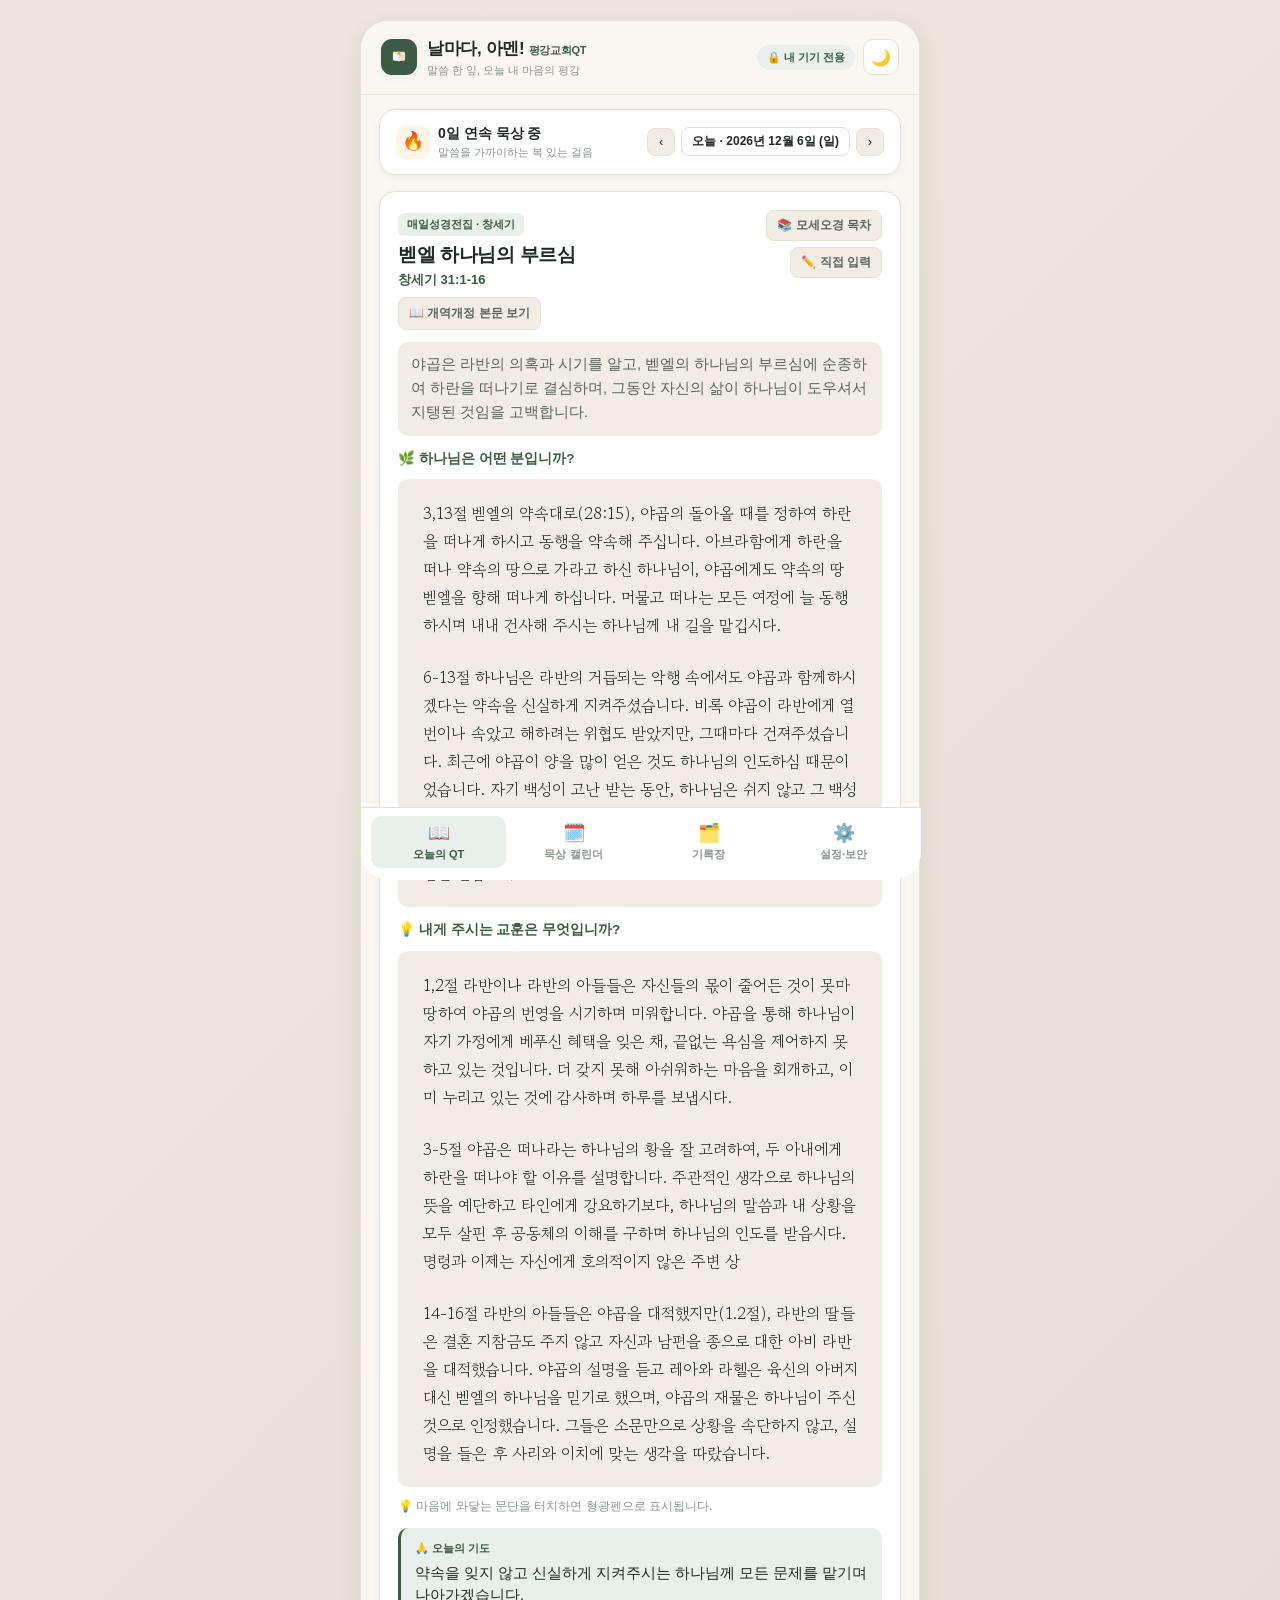
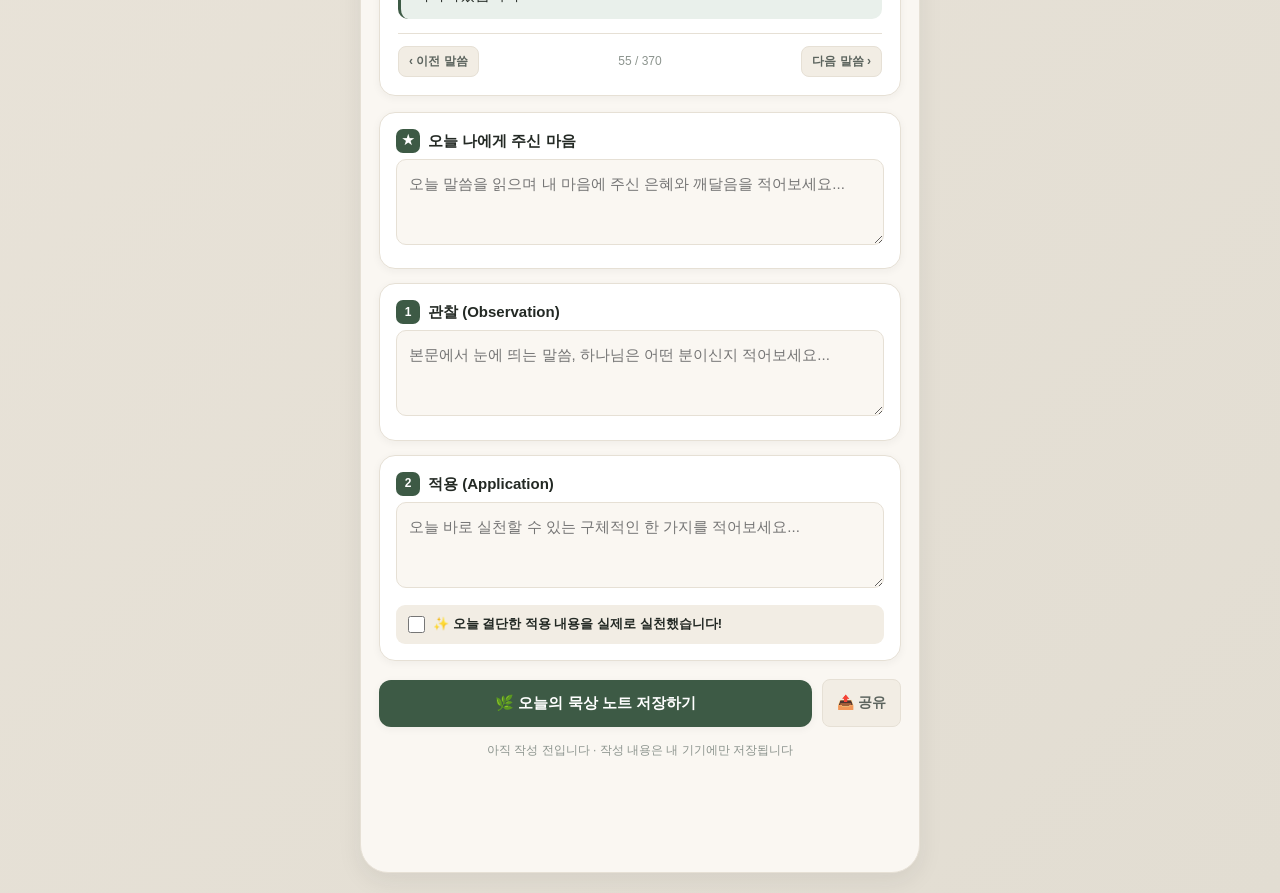
==== commit e808f224: "앱 이름 '날마다, 아멘!'으로 변경, 묵상 칸 정리, 개역개정 본문 보기 버튼 추가, 묵상집 본문 갱신 제미나이로 수정한 내용을 반영하고, 본문 데이터의 깨진 문자와 장절 표기를" ====
--- a/haneul-qt-app.html
+++ b/haneul-qt-app.html
@@ -5,9 +5,9 @@
   <meta name="viewport" content="width=device-width, initial-scale=1.0, maximum-scale=1.0, user-scalable=no" />
   <meta name="apple-mobile-web-app-capable" content="yes" />
   <meta name="apple-mobile-web-app-status-bar-style" content="default" />
-  <meta name="apple-mobile-web-app-title" content="날마다평강" />
+  <meta name="apple-mobile-web-app-title" content="날마다, 아멘!" />
   <meta name="theme-color" content="#2F4B38" />
-  <title>날마다평강 - 말씀 한 잎, 하루의 평강</title>
+  <title>날마다, 아멘! - 평강교회QT</title>
   <link rel="icon" type="image/svg+xml" href="./icon.svg" />
   <link rel="apple-touch-icon" href="./icon.svg" />
   <link rel="manifest" href="./manifest.json" />
@@ -1018,19 +1018,29 @@
 
 .book-tabs {
   display: flex;
+  flex-wrap: wrap;
+  flex-shrink: 0;
   gap: 6px;
-  overflow-x: auto;
   padding-bottom: 8px;
   margin-bottom: 8px;
 }
 
+.modal-box-tall > * {
+  flex-shrink: 0;
+}
+
+.modal-box-tall > .index-list {
+  flex-shrink: 1;
+  min-height: 120px;
+}
+
 .book-tab-btn {
-  padding: 6px 11px;
+  padding: 8px 12px;
   border-radius: 999px;
   border: 1px solid var(--border-color);
   background: var(--bg-subtle);
   color: var(--text-secondary);
-  font-size: 12.5px;
+  font-size: 13.5px;
   font-weight: 600;
   white-space: nowrap;
   cursor: pointer;
@@ -1105,7 +1115,7 @@
   color: var(--accent-primary);
 }
 
-  </style>
+</style>
 </head>
 <body>
   <div class="app-shell">
@@ -1120,7 +1130,7 @@
           </svg>
         </div>
         <div>
-          <div class="brand-title">날마다평강 <span style="font-size:11px;font-weight:600;color:var(--accent-primary);">QT</span></div>
+          <div class="brand-title">날마다, 아멘! <span style="font-size:11px;font-weight:600;color:var(--accent-primary);">평강교회QT</span></div>
           <div class="brand-subtitle">말씀 한 잎, 오늘 내 마음의 평강</div>
         </div>
       </div>
@@ -1161,6 +1171,14 @@
               <span class="badge-tag" id="passageThemeBadge">매일성경 · 창세기</span>
               <h1 class="passage-title" id="passageTitle">혼돈에서 질서로</h1>
               <div class="passage-ref" id="passageRef">창세기 1:1-13</div>
+              <a
+                class="small-btn"
+                id="readBibleBtn"
+                href="https://www.bskorea.or.kr/bible/korbibReadpage.php?version=GAE&book=gen&chap=1"
+                target="_blank"
+                rel="noopener noreferrer"
+                style="text-decoration: none; margin-top: 6px; display: inline-flex; align-items: center; gap: 4px;"
+              >📖 개역개정 본문 보기</a>
             </div>
             <div style="display: flex; flex-direction: column; gap: 6px; align-items: flex-end;">
               <button class="small-btn" id="openBookIndexBtn">📚 모세오경 목차</button>
@@ -1201,14 +1219,13 @@
           <div class="qt-step-card">
             <div class="qt-step-header">
               <span class="step-pill">★</span>
-              <span class="qt-step-title">오늘 나에게 주신 한 줄 제목</span>
+              <span class="qt-step-title">오늘 나에게 주신 마음</span>
             </div>
-            <input
-              type="text"
-              class="qt-input"
-              id="qtSummaryTitle"
-              placeholder="예: 시냇가에 심은 나무처럼 말씀 안에 거하기"
-            />
+            <textarea
+              class="qt-textarea"
+              id="qtMeditation"
+              placeholder="오늘 말씀을 읽으며 내 마음에 주신 은혜와 깨달음을 적어보세요..."
+            ></textarea>
           </div>
 
           <div class="qt-step-card">
@@ -1216,62 +1233,27 @@
               <span class="step-pill">1</span>
               <span class="qt-step-title">관찰 (Observation)</span>
             </div>
-            <div class="qt-step-desc">본문에서 하나님은 어떤 분이신가요? 눈에 띄는 단어와 약속은 무엇인가요?</div>
             <textarea
               class="qt-textarea"
               id="qtObservation"
-              placeholder="말씀 본문을 천천히 읽으며 발견한 내용을 적어보세요..."
+              placeholder="본문에서 눈에 띄는 말씀, 하나님은 어떤 분이신지 적어보세요..."
             ></textarea>
           </div>
 
           <div class="qt-step-card">
             <div class="qt-step-header">
               <span class="step-pill">2</span>
-              <span class="qt-step-title">느낌 및 묵상 (Meditation)</span>
-            </div>
-            <div class="qt-step-desc">오늘 내 삶의 상황에 비추어 볼 때 주님이 주시는 마음과 깨달음은 무엇인가요?</div>
-            <textarea
-              class="qt-textarea"
-              id="qtMeditation"
-              placeholder="나에게 건네시는 주님의 세미한 음성과 깨달음을 기록해 보세요..."
-            ></textarea>
-          </div>
-
-          <div class="qt-step-card">
-            <div class="qt-step-header">
-              <span class="step-pill">3</span>
               <span class="qt-step-title">적용 (Application)</span>
             </div>
-            <div class="qt-step-desc">오늘 하루 구체적으로 실천할 수 있는 작은 순종 한 가지는 무엇인가요?</div>
             <textarea
               class="qt-textarea"
               id="qtApplication"
-              placeholder="오늘 바로 실천할 수 있는 구체적인 행동을 적어보세요..."
+              placeholder="오늘 바로 실천할 수 있는 구체적인 한 가지를 적어보세요..."
             ></textarea>
             <label class="action-check-row">
               <input type="checkbox" id="qtActionDone" />
               <span>✨ 오늘 결단한 적용 내용을 실제로 실천했습니다!</span>
             </label>
-          </div>
-
-          <div class="qt-step-card">
-            <div class="qt-step-header">
-              <span class="step-pill">4</span>
-              <span class="qt-step-title">기도와 감사 (Prayer &amp; Gratitude)</span>
-            </div>
-            <div class="qt-step-desc">붙잡은 말씀을 가지고 주님께 드리는 기도와 오늘의 감사를 적어보세요.</div>
-            <textarea
-              class="qt-textarea"
-              id="qtPrayer"
-              placeholder="사랑의 주님, 오늘 말씀을 통해..."
-            ></textarea>
-            <input
-              type="text"
-              class="qt-input"
-              id="qtGratitude"
-              style="margin-top: 8px;"
-              placeholder="🙏 오늘의 한 줄 감사 제목"
-            />
           </div>
 
           <div class="save-bar">
@@ -1453,17 +1435,6 @@
           </ul>
         </div>
 
-        <div class="card">
-          <h3 class="qt-step-title" style="margin-bottom: 6px;">📚 권별 이동 잠금 (PIN 관리)</h3>
-          <p style="font-size: 13px; color: var(--text-secondary); margin-bottom: 10px;">
-            창세기 외 다른 권(출애굽기·레위기·민수기·신명기)으로 넘어갈 때 PIN을 입력해야 열립니다.
-          </p>
-          <div id="bookLockStatusList" class="book-lock-chips"></div>
-          <div style="display: flex; gap: 8px; flex-wrap: wrap; margin-top: 10px;">
-            <button type="button" class="small-btn" id="changeBookPinBtn">🔑 권 이동 PIN 변경</button>
-            <button type="button" class="small-btn" id="relockBooksBtn">🔒 창세기 외 모두 다시 잠그기</button>
-          </div>
-        </div>
 
         <div class="card">
           <h3 class="qt-step-title" style="margin-bottom: 6px;">🔐 앱 전체 화면 잠금 (4자리 비밀번호)</h3>
@@ -1652,1534 +1623,1512 @@
   <script>
 window.QT_GENESIS = [
   {
-    id: "gen-01",
-    book: "창세기",
-    title: "혼돈에서 질서로",
-    reference: "창세기 1:1-13",
-    summary: "창조주 하나님을 소개한 후(1절), 창조 전 무질서 상태(2절)와 하늘에서부터 땅에 이르는 자원과 공간의 창조(3-13절)를 소개하고 있습니다.",
-    godSection: [
-      "전체: 자신의 성품을 따라 '말씀'으로 무에서 유로, 혼돈에서 질서로 세상을 지으시고 보기에 좋다 하시며 흡족해하셨습니다. 인간의 죄가 그 아름다움을 망가뜨렸지만, 그리스도를 통한 구속으로 오늘도 새롭게 창조하시면서 말씀에 순종하는 백성들을 보시며 좋다 하십니다. 오늘도 말씀을 따라 하나님 보시기에 흡족한 백성으로 삽시다.",
-      "1절: 하늘과 땅을 지으셨고, 이 세상에 시간과 질서를 가져오셨습니다. 창조 신앙은 모든 신앙의 근본입니다. 하나님은 생명 있는 모든 것들의 근원이시고, 세상은 그분의 의지에 따라서만 존재합니다. 오늘 진심으로 창조주를 인정하면서 창조의 리듬에 맞춰서 살지 않으시렵니까?",
-      "2절: 창조 전에 세상은 혼돈하고 공허했고, 고대 근동에서 악의 세력으로 알려진 흑암과 물로 가득 차 있었습니다. 하지만 독수리가 새끼를 품듯(신 32:11) '하나님의 신'이 그 위를 감돌고 계셨습니다. 지금도 우리 삶에서 어둠이 부패와 고난을 낳고 질서를 무력하게 하는 듯 보이지만, 오히려 합력하여 선을 이루실 창조주 하나님만 의뢰합시다.",
-      "3-5절: 빛으로 흑암을 밀어내고 낮과 밤을 지으셨습니다. 이 빛으로 어둠을 이기신 하나님이 아들을 빛으로 어둔 세상에 보내셨고, 우리에게도 하나님의 영광을 아는 빛을 비춰주심으로 우리가 빛 되신 예수님을 믿고(고후 4:6) 오늘 하루도 이 빛 가운데서 살게 하십니다.",
-      "6-13절: 하늘이라 부르는 궁창을 만들어 또 하나의 혼돈의 세력인 '물'을 처리하십니다. 궁창 아래의 물은 다시 바다와 뭍으로 나누셔서, 그 뭍 위에 풀과 채소와 과목을 두십니다. 혼돈을 밀어내고 생명을 위한 공간을 마련하신 것입니다."
-    ],
-    lessonSection: [],
-    prayer: "말씀에 순종하여 하나님 보시기에 참 좋은 자녀로 살게 하소서."
-  },
-  {
-    id: "gen-02",
-    book: "창세기",
-    title: "공허를 채운 하나님의 손길",
-    reference: "창세기 1:14-25",
-    summary: "첫 사흘 동안 '혼돈'을 몰아내시고 생명의 공간을 만드신 후, 나머지 사흘 동안은 그 공간 안에 생명체를 두심으로 '공허'를 채우십니다.",
-    godSection: [
-      "전체: 세상의 창조는 하나님이 질서 정연한 분임을 보여줍니다. 처음 사흘 동안은 본질이나 공간을 만드시고, 나머지 사흘 동안은 그 본질에서 나온 것들이나 공간을 주관할 주체들을 만드셨습니다. 지금도 이 창조주를 떠나면 삶은 질서를 잃고 허공을 치는 듯 무의미해질 것입니다. 내 삶의 틀과 내용 모두 주님을 의지하여 만들어 갑시다.",
-      "14,15,24절: 하나님이 말씀하시니 그대로 되었습니다. 말씀의 지혜와 권능이 피조물의 순종과 잘 조화되어 참으로 보기 좋은 세상을 이뤄냈습니다. 날마다 하나님의 말씀을 따라 내가 있어야 할 곳에 있고 해야 할 일을 잘 감당합시다.",
-      "14-19절: 고대 근동에서 신으로 떠받들던 해와 달과, 인간 운명의 주관자로 여기던 별들도 모두 하나님의 피조물입니다. 오직 창조주 하나님만 영광 받기에 합당하십니다.",
-      "20-23절: 바다의 '큰 물고기'도 하나님 주관 아래 있고, 하늘에 여러 새가 제각각 나는 것도 하나님의 능력이고 솜씨입니다. 구속받은 백성인 우리부터 복 받은 이 자연계와 더불어 잘 살아야 하지 않을까요?",
-      "24,25절: 채소는 땅으로부터 내라 하셨지만, 생물과 육축과 짐승은 그 종류대로 하나님이 직접 만들고 계십니다. 이는 '하나님의 형상'대로 직접 지으신 인간이 얼마나 더 존귀한 창조가 될지를 미리 보여주는 듯합니다."
-    ],
-    lessonSection: [],
-    prayer: "하나님 말고는 경배받을 분이 없사오니, 주께서 지으신 세상에 살면서 주님만 높이게 하소서."
-  },
-  {
-    id: "gen-03",
-    book: "창세기",
-    title: "인간 창조와 안식",
-    reference: "창세기 1:26-2:3",
-    summary: "혼돈으로 시작된 세상(1:2)이 '안식'으로 끝났습니다(2:2). 인간을 하나님 형상대로 지으시고 복을 주시는 데서 창조는 절정에 이릅니다.",
-    godSection: [
-      "26절: 인간을 특별한 존재로 만드셨습니다. 다른 창조와는 달리 인간 창조는 손수 하셨고('우리가... 만들자'), '하나님의 형상대로' 만드셨습니다. 우리가 소유와 출신 배경과 외모로 사람의 가치를 평가한다면, 이는 창조를 거스르는 태도입니다.",
-      "27절: 하나님 형상의 한 양상으로 남자와 여자의 창조, 즉 '공동체성'을 제시하십니다. 남녀 간에 구별이 있을 뿐 차별은 결코 없습니다. 우리 공동체에서는 남녀가 서로 잘 존중하고 조화되어 하나님의 형상을 이루고 있습니까?",
-      "28절: 인간에게 번성과 다스림의 명령을 복과 함께 주십니다. 이는 자애로운 하나님의 대리인으로서 자연을 동반자로 여기며 관리하고 보살피라는 명령입니다.",
-      "2:1-3: 창조를 마치실 때에 혼돈 세상(1:2)은 군대처럼 질서 정연해지고(2:1), 일곱째 날 '안식'을 통해 전 창조를 완성하십니다. 우리를 선택하시어 복을 주시는 그리스도 안에서의 새 창조에서, 이 안식은 궁극적으로 성취될 것입니다(히 4장)."
-    ],
-    lessonSection: [],
-    prayer: "오늘도 예수님 안에서 안식하며 하나님 나라 백성의 복을 누리게 하소서."
-  },
-  {
-    id: "gen-04",
-    book: "창세기",
-    title: "하나님의 파트너인 남자와 여자",
-    reference: "창세기 2:4-25",
-    summary: "본문은 창조의 절정인 인간 창조를 묘사합니다. 하나님의 형상인 인간을 향한 하나님의 특별한 배려를 엿볼 수 있습니다.",
-    godSection: [
-      "7절: 인간을 흙으로 지으시고 하나님의 숨을 불어넣으시어 '생명체'가 되게 하십니다. 하나님을 떠난 인간은 흙일 뿐이며, 하나님은 다시 자신의 영을 통해(겔 36; 요 20:22) 우리와 사랑의 관계를 회복하셨습니다.",
-      "5,15절: 사람에게 기쁨의 동산 에덴을 다스리고 경작하게 하셨습니다. 하나님의 자녀로서 이 땅에 사는 동안 성실히 일하고 정직한 땀의 대가를 양식으로 취합시다.",
-      "9,15-17절: 선악을 알게 하는 나무의 열매만은 먹지 못하게 하셨습니다. 이는 영생보다 더 중요한 것은 하나님과의 관계이며, 인간이 자유의지를 지닌 책임 있는 인격체로 지음 받았음을 보여줍니다.",
-      "18-23절: 남자의 중심부에 있는 갈빗대를 취해 돕는 배필로 여자를 만드십니다. 남녀는 동등하고 상호 보완적이며 의존적인 관계입니다. 나를 위한 배우자보다 배우자를 위한 내 책임과 역할을 살핍시다."
-    ],
-    lessonSection: [
-      "24,25절: 남자가 공간적, 정서적으로 그 부모를 떠나 여자와 하나가 되는 것이 결혼의 원리입니다. 부모나 자녀, 직장이나 교회의 일보다 배우자에게 더 정성을 보이며 배려할 필요가 있지는 않습니까?"
-    ],
-    prayer: "저를 인격적인 사랑의 파트너로 세워 주셔서 감사합니다."
-  },
-  {
-    id: "gen-05",
-    book: "창세기",
-    title: "하나님과 같아지려는 인간의 죄",
-    reference: "창세기 3:1-13",
-    summary: "첫 사람인 아담과 하와가 뱀의 유혹을 받고 선악과를 따먹은 결과, 하나님과 인간 자신과 그리고 다른 인간과의 관계가 어긋납니다.",
-    godSection: [
-      "1절: 악(혼돈)의 존재를 허락하십니다. 이 세상의 악과 고난은 인격적인 파트너인 인간에게 꼭 필요한 삶의 조건임을 보여줍니다.",
-      "8-10절: 인간에게 '네가 어디 있느냐?' 하고 물으심으로 죄 때문에 깨진 관계의 현주소를 보게 하십니다. 나와 내 자녀는 하나님과의 관계에서 어디쯤 와 있습니까?"
-    ],
-    lessonSection: [
-      "1,4,5절: 뱀은 하나님의 말씀을 의심케 하고, 부정케 하고, 거짓 약속을 늘어놓습니다. 하나님 말씀에 눈을 감고 내 욕망만 자극하는 유혹이 무엇인지 잘 살펴 단호히 대처합시다.",
-      "2,3절: 하와는 뱀에게 마음을 빼앗겨 말씀을 왜곡합니다. 성경 묵상에 임하는 내 마음 상태에 따라 하나님의 말씀을 달리 들을 수 있으니 무엇보다도 마음을 잘 지켜야 합니다.",
-      "6절: 하나님과 하나 됨을 연습해야 하는 남녀가, 불순종을 위해서 함께하고 있습니다.",
-      "7,10절: 순종할 때 벗음은 부끄러움이 되지 않았지만(2:25), 불순종은 벗음을 두려움이 되게 하였습니다.",
-      "11-13절: 남자는 여자에게, 여자는 뱀에게 책임을 전가합니다. 다른 사람에게 핑계하고픈 마음이 있다면 접고 내 책임을 먼저 묻는 하루를 보냅시다."
-    ],
-    prayer: "믿는 마음으로 말씀을 굳게 잡아 욕망을 부채질하는 유혹에 맞서도록 도와주소서."
-  },
-  {
-    id: "gen-06",
-    book: "창세기",
-    title: "불순종의 대가와 남은 은총",
-    reference: "창세기 3:14-24",
-    summary: "인간은 하나님과 같아지려던 욕망 때문에 에덴에서 추방당했고, 거기서 누리던 혜택은 이제 스스로 수고하여 얻어야 합니다.",
-    godSection: [
-      "14,15절: 여인의 후손을 통해 뱀을 패하게 하십니다(롬 16:20). 지금 어떤 유혹이나 시련을 당하고 있습니까? 이미 승리가 보장된 싸움을 하고 있다는 사실을 잊지 맙시다.",
-      "16절: 죄 범한 여자에게 아내와 어미의 역할을 고통과 함께 감당할 수 있게 하셨습니다.",
-      "17-19절: 죄 범한 아담에게 고통스러운 땀 흘리는 수고를 통해 그 대가를 얻게 하셨습니다. 땀 흘려 일하는 것을 천시하는 것은 창조의 질서를 거스르는 태도입니다.",
-      "21절: 인간이 무화과나무 잎으로 만든 치마 대신에(3:7), 가죽옷을 지어 입히셨습니다. 하나님의 용서를 감사하되 또한 죄를 부끄러워하는 계기로 삼읍시다.",
-      "22-24절: 에덴동산에서 인간을 쫓아내셨지만, 훗날 친히 성전이 되어 자신의 죽음으로 휘장을 찢으신 예수님을 통해, 우리가 하나님께 담대히 나아가 영생을 누릴 수 있게 하셨습니다."
-    ],
-    lessonSection: [],
-    prayer: "우리의 죄악에도 불구하고 은총을 거두지 않고 최후 승리를 약속해 주셔서 감사합니다."
-  },
-  {
-    id: "gen-07",
-    book: "창세기",
-    title: "하나님이 받으시는 제사",
-    reference: "창세기 4:1-15",
-    summary: "인간이 하나님과 같아지려고 한 죄가 가져온 결과가 사람들 사이의 관계에서 어떻게 나타났는지를 형제 살인을 통해 보여줍니다.",
-    godSection: [
-      "1,2절: 복 주신 대로 아담과 하와에게 자녀를 낳게 하심으로 생육하고 번성케 하십니다.",
-      "3-5절: 아벨의 제물은 받으시고 가인의 것은 거절하십니다. 제물의 종류가 아니라, 먼저 가인과 아벨을 보시고 판단하신 것입니다. 예배자로서 오늘 우리의 마음과 삶의 제사도 하나님이 받으실 만하기를 바랍니다.",
-      "6,7절: 아벨을 향한 시기와 살의를 아시고 가인에게 경고하십니다. 시기와 이간질이 일상이 된 경쟁 사회에 사는 우리에게도 여전히 말씀으로 미리 경계하십니다.",
-      "10-12절: 아벨의 피를 받은 땅이 저주하게 하십니다.",
-      "13-15절: 자비를 구하는 가인에게 보호를 약속하심으로 은총을 베푸십니다."
-    ],
-    lessonSection: [
-      "4절: 가인은 자신의 제물이 받아들여지지 않자 회개하기는커녕 분한 마음을 품습니다. 하나님이 내 일을 막으시거나 더디게 하실 때 내 첫 반응은 무엇입니까?",
-      "8,9절: 가인은 동생을 죽인 후 하나님의 추궁마저 외면합니다. 나는 내 이웃을 지키는 책임을 잘 감당하고 있습니까?"
-    ],
-    prayer: "오늘 하루 하나님이 받으실 만한 제물이 될 만큼 정결하게 살도록 지켜 주소서."
-  },
-  {
-    id: "gen-08",
-    book: "창세기",
-    title: "사람의 역사, 하나님 사람의 역사",
-    reference: "창세기 4:16-26",
-    summary: "가인 후손의 족보와, 하나님이 아담에게 아벨 대신 주신 아들 셋과 그의 아들 에노스가 대조되어 등장합니다.",
-    godSection: [
-      "25,26절: 아벨을 대신하여 각각 '기초'와 '새사람'이란 뜻의 이름을 지닌 셋과 에노스를 후손으로 주십니다. 그때 비로소 사람들이 '여호와의 이름을 불렀다'는 것은, 셋이 세운 기초가 에노스 때에 성취되었음을 보여줍니다."
-    ],
-    lessonSection: [
-      "16,17절: 가인은 놋 땅에 정착합니다. 가인의 아들 에녹은 이 땅에 자기 이름의 성을 갖고 살았지만, 아담의 후손 에녹(5:24)은 하나님과 동행하다가 산 채로 하나님께로 올라갑니다. 오늘 우리 삶의 최종 목적지가 어디이길 바라는지 점검해 봅시다.",
-      "18-22절: 라멕의 자녀들을 통해서 인류 문명이 시작되었습니다. 그러나 하나님을 떠난 탐욕스런 인간이 사용하면 문명은 인간을 더욱 교만하게 할 뿐입니다.",
-      "23,24절: 라멕은 77배나 복수하겠다고 큰소리칩니다. 이런 세대를 본받지 않기 위해서 마음을 잘 지키는 하루를 보내십시오."
-    ],
-    prayer: "더 나은 세상 문명을 누리기보다 여호와의 이름을 부르는 주의 나라 백성으로 살게 하소서."
-  },
-  {
-    id: "gen-09",
-    book: "창세기",
-    title: "아담에서 노아까지",
-    reference: "창세기 5:1-32",
-    summary: "하나님을 떠난 가인의 족보와 대비되어, 셋을 통해 이어지는 하나님 백성의 족보가 등장합니다.",
-    godSection: [
-      "1,2절: 5장의 족보가 '생육하고 번성하라'는 복의 성취임을 보여주십니다. 복 주시려는 하나님의 열심을 덧입는 하루가 되도록 간구합시다."
-    ],
-    lessonSection: [
-      "전체: 4장의 가인의 족보에는 화려한 문명이 열거되고 있지만, 5장의 아담의 족보는 낳고 살고 죽은 이야기뿐입니다. 하지만 5장은 모두 나이를 기록하고 있습니다. 하나님과 동행하는 평범한 사람들의 일상은 하나님의 시간으로 인정받지만, 하나님 밖에서의 성취는 인정받지 못합니다.",
-      "24절: 셋의 5대손 에녹은 하나님과 동행하다가 죽음을 보지 않고 하나님께 갔습니다(히 11:5).",
-      "21-24절: 에녹은 경건치 않은 자들로 가득한 시대 속에서도 의인의 심령으로 하나님과 동행했고 그분을 기쁘게 하면서 살았습니다.",
-      "28-32절: 아담의 후손 라멕은 죄로 지친 인간의 삶에 하나님이 아들 노아를 통해 위로를 주셨다고 고백합니다."
-    ],
-    prayer: "오늘 단조로운 일상 속에서도 에녹처럼 하나님을 기쁘게 하면서 주와 동행하게 하소서."
-  },
-  {
-    id: "gen-10",
-    book: "창세기",
-    title: "하나님의 후회와 근심",
-    reference: "창세기 6:1-12",
-    summary: "땅 위에 번성한 인간이 하나님의 질서를 깨뜨리고 죄악을 일삼자, 하나님은 한탄하시며 그들을 홍수로 멸하실 결심을 하십니다.",
-    godSection: [
-      "3절: 하나님을 떠난 인간에게 하나님도 자기 '영'을 거두십니다. 이 하루도 주의 '영'의 인도를 구하여 풍성한 생명을 누리십시오.",
-      "5,6절: 창조를 하신 후 '심히 좋다' 하신 하나님이, 이제는 죄악으로 가득 찬 세상으로 인해 후회(한탄)하시고 근심하십니다. 주님의 마음을 슬프게 하는 것에서 돌아섭시다.",
-      "7절: 인간의 죄악 때문에 인간과 온 피조물을 함께 홍수로 심판하십니다. 하나님이 심판하실 때 내 삶에서 보존될 것은 얼마나 될 것 같습니까?",
-      "8,9절: 다 멸하시지 않고 노아에게 은혜를 주셔서 하나님과 동행하는 의인으로 살게 하십니다."
-    ],
-    lessonSection: [
-      "1-4,11,12절: 힘 있는 자의 횡포가 사회 전반에 만연했습니다. '힘'을 숭상하는 이 시대에 어떻게 종의 삶을 통해 하나님 나라를 보여주고 있습니까?"
-    ],
-    prayer: "주의 은혜의 날개 아래 이 하루도 주님과 동행하며 살게 하소서."
-  },
-  {
-    id: "gen-11",
-    book: "창세기",
-    title: "방주를 예비하라",
-    reference: "창세기 6:13-22",
-    summary: "하나님은 홍수로 심판할 계획 중에도 노아와 언약을 맺어 새 희망을 이어가시고, 노아는 명령에 순종하여 가족과 함께 생명을 보존합니다.",
-    godSection: [
-      "13절: 탐욕스런 본능과 힘 있는 자의 횡포만 가득한 인간을 땅과 함께 멸하시기로 작정하십니다. 더 강하고, 더 유명하고, 더 큰 것만을 좇는 이 시대의 사조에 휩쓸리지 않아야 합니다.",
-      "14-16절: 노아에게는 삼층 높이의 방주를 짓도록 명령하십니다. 마른 하늘 아래서 온 세상을 덮을 홍수를 대비하라는 상식 밖의 명령이지만, 심판을 통해 구원하시려는 하나님의 지혜입니다.",
-      "17-21절: 심판 중에도 새 창조에 대한 희망을 이어가십니다. 노아와 언약을 맺어 그의 가족과 동물들의 생명을 보존케 하십니다."
-    ],
-    lessonSection: [
-      "22절: 노아는 심판의 경고를 듣고 하나님을 경외하는 마음으로 방주를 예비했습니다(히 11:7). 조롱을 감수하면서 주님과 동행했습니다. 나는 주께 받은 사명을 잘 감당하면서 이 세상을 거슬러 의를 선포하는 믿음을 나타내고 있습니까?"
-    ],
-    prayer: "세상이 조롱하더라도 방주 지으라는 명령에 순종하여 의를 선포하게 하소서."
-  },
-  {
-    id: "gen-12",
-    book: "창세기",
-    title: "방주, 심판과 구원",
-    reference: "창세기 7:1-24",
-    summary: "방주가 완성되자 40일 동안 비가 내리는 홍수 심판이 임했고, 노아와 그 가족은 물 가운데서 구원을 얻습니다.",
-    godSection: [
-      "1절: 노아와 그의 가족들을 방주로 들어가게 하시어 홍수 심판에서 구원하십니다.",
-      "4,10-12절: 하나님이 경고하신 그대로 믿기지 않는 일을 이루십니다. 기회가 있는 지금 이 경고를 듣고 주를 경외하는 삶으로 속히 돌이켜야 합니다.",
-      "11,21-24절: 40일 동안 땅과 하늘이 없어지는 이 심판으로 모든 숨 쉬는 것들은 다 죽었습니다. 나부터 변해야 내 가정과 공동체가 변하는 것입니다.",
-      "16절: 마지막으로 방주의 문을 닫으십니다. 구원은 처음부터 끝까지 하나님이 주도하시고 책임지십니다(빌 1:6)."
-    ],
-    lessonSection: [],
-    prayer: "우리의 구원의 시작과 현재와 끝이신 주님, 오늘도 이 험한 세상에서 구원하여 주소서."
-  },
-  {
-    id: "gen-13",
-    book: "창세기",
-    title: "방주에서 나오다",
-    reference: "창세기 8:1-22",
-    summary: "노아와 그 가족은 40일의 홍수와 150일의 범람과 1년 동안의 방주 생활을 마치고, 처음 방주에 들어간 그대로 나옵니다.",
-    godSection: [
-      "1절: 방주 안에 있는 노아 가족과 동물들을 기억(권념)하셨습니다. 이는 하나님이 친히 세우신 언약을 기억하셨기 때문입니다(6:18). 나를 기억해주시는 주님을 나도 기억하며 오늘 하루를 보냅시다.",
-      "2-5,13,14절: 물을 통해 죽고 다시 살아나는 재창조가 일어난 것입니다(벧전 3:21).",
-      "15-19절: 약속하신 대로 모두 무사히 나오게 하십니다. 우리가 예수 안에 거할 때, 주께서는 이미 시작하신 우리의 구원도 안전하게 끝까지 지켜주실 것입니다(빌 1:6).",
-      "20-22절: 진노를 거두시고 화해의 약속을 맺으십니다. 인간의 연약함을 체휼하시면서 피조세계를 다루시겠다는 약속도 주십니다."
-    ],
-    lessonSection: [],
-    prayer: "오랫동안 죄 가운데 있던 저를 기억하시어 새롭게 지어 주시니 감사합니다."
-  },
-  {
-    id: "gen-14",
-    book: "창세기",
-    title: "무지개 언약",
-    reference: "창세기 9:1-17",
-    summary: "뭍으로 나와 번제를 드린 노아와 그 가족에게 창조 때 주신 복을 다시 주시고, 무지개 언약으로 창조의 보존을 약속하십니다.",
-    godSection: [
-      "1,7절: 첫 창조 때 주신 복을 다시 주셨습니다. 인간의 죄악이 심판과 구속을 통해 복 주시려는 하나님의 새 창조 계획을 결코 꺾을 수는 없습니다.",
-      "2,3절: '정복하고 다스리게' 하신 첫 창조의 복을 다시 주십니다.",
-      "4-6절: 생명의 주권이 하나님께 있습니다.",
-      "8-11절: 노아와 언약을 맺어 다시는 이 같은 홍수로 세상을 심판하지 않겠다고 하십니다.",
-      "12-17절: 구름 속에 둔 '무지개'를 통해 약속하십니다. 자비와 용서의 상징인 무지개 언약은 하나님이 자신의 신실하심을 걸고 맺은 것입니다."
-    ],
-    lessonSection: [],
-    prayer: "하나님 앞에 신실치 못한 우리에게도 다시 회복의 기회를 주셔서 감사합니다."
-  },
-  {
-    id: "gen-15",
-    book: "창세기",
-    title: "노아의 만취와 세 아들",
-    reference: "창세기 9:18-29",
-    summary: "포도주에 만취한 노아가 벌거벗은 채 잠들었을 때, 아들들이 보인 반응과 그 결과를 소개하고 있습니다.",
-    godSection: [],
-    lessonSection: [
-      "20,21절: 하나님과 동행했던(6:9) 노아가 술과 동행하는 자가 되었습니다. 부끄러운 줄도 모르고 하나님과의 교제를 망각한 채 세상일에만 취해 있진 않은지요?",
-      "22절: 함은 아비의 실수를 덮어주지 않고 다른 두 형제에게 말함으로써 조롱하였습니다. 부모나 지도자의 실수나 허물을 보면서 어떤 태도를 취하고 있습니까?",
-      "23절: 셈과 야벳은 옷을 가져다가 아비의 수치를 가려줍니다. 소문을 확인하려는 호기심보다 당사자의 명예와 영혼을 더 걱정해 줍니까?",
-      "18,24-29절: 노아는 아들들의 반응에 따라 복과 저주를 선포합니다."
-    ],
-    prayer: "세상에 취하여 주님과 동행하는 삶을 멀리하지 않도록 지켜주소서."
-  },
-  {
-    id: "gen-16",
-    book: "창세기",
-    title: "노아의 자손들",
-    reference: "창세기 10:1-32",
-    summary: "10장의 족보는 9장의 '번성의 약속'의 결과이자, 동시에 11장의 '바벨탑 저주'로 흩어진 결과입니다.",
-    godSection: [
-      "전체: 생육하고 번성케 할 것이라는 약속(9:1,7)을 이루셨습니다. 성경에서 완전수로 알려진 70명의 후손을 언급함으로써 하나님의 약속이 완전히 이루어졌음을 보여주고 있습니다."
-    ],
-    lessonSection: [
-      "2-5절: 야벳의 후손들은 '바닷가의 땅'에 머물렀습니다.",
-      "8-12절: 함의 자손 가운데 니므롯은 인간적인 용맹함을 앞세워 하나님을 대적하는 일에 나선 듯합니다.",
-      "15-19절: 가나안 족속과 그들의 경계를 소상히 기록하고 있습니다.",
-      "21-26절: 셈의 족보는 특히 에벨을 강조하고 있습니다. 10장의 족보는 하나님의 은총의 결과이면서 동시에 하나님의 심판의 결과인 것입니다."
-    ],
-    prayer: "역사에 담긴 은총과 심판을 보면서, 인간 번성을 하나님 나라 번성으로 합리화하지 않게 하소서."
-  },
-  {
-    id: "gen-17",
-    book: "창세기",
-    title: "바벨의 헛된 망상",
-    reference: "창세기 11:1-9",
-    summary: "하나님과 같아지려고 한 에덴의 꿈은 하늘까지 닿는 대를 쌓아 이름을 내려던 바벨의 망상으로 이어졌습니다.",
-    godSection: [
-      "5절: 하나님은 한참이나 내려와서야 인간이 하는 일을 보실 수 있었습니다. 하나님의 위대하심을 묵상하지 않는 한 인간의 성취는 늘 교만케 하여 자신의 한계에 눈감게 합니다.",
-      "6-8절: 온 땅에 흩어지지 않으려 하던 자들의 언어를 혼란케 하심으로써 온 땅에 흩어지게 하십니다. 바벨의 저주는 성령께서 오순절에 충만히 임하셔서 회복하십니다(행 2장). 성령이 다스리는 공동체에만 주님을 위한 참된 연합이 있습니다."
-    ],
-    lessonSection: [
-      "1-4절: 하늘에 닿는 대(臺)의 건립은 하나님의 심판에 대한 저항이며, 스스로 이름을 내려는 것은 하나님의 권위에 대한 부정입니다.",
-      "9절: 그들이 스스로 드높이려던 '이름' 바벨은 치욕스런 이름이 되어버렸습니다. 그리스도의 이름 대신 다른 어떤 이름도 자랑해서는 안 됩니다."
-    ],
-    prayer: "우리의 이름을 드러내려는 교만한 마음을 고쳐 주소서."
-  },
-  {
-    id: "gen-18",
-    book: "창세기",
-    title: "용서와 구원의 족보",
-    reference: "창세기 11:10-30",
-    summary: "셈의 족보와 이어지는 데라의 족보는, 바벨의 저주가 노아에게 주신 언약을 부정하는 것이 아니고 새로운 구원의 시작임을 보여줍니다.",
-    godSection: [
-      "전체: 여인의 후손에 대한 하나님의 약속이 바벨에서의 혼돈과 흩어짐 가운데서도 취소되지 않았음을 보여주십니다. 11장 셈의 족보 역시 바벨의 저주에서 구원받은 은혜의 족보인 것입니다.",
-      "10-26절: 인간의 평균 수명이 120세가 될 것이라는 말씀(6:3)이 성취되고 있습니다."
-    ],
-    lessonSection: [
-      "15,16절: 욕단과 벨렉 모두 바벨의 반역에 참여했지만 벨렉이 하나님의 긍휼을 입었습니다. 우리가 오늘 하나님의 백성이 된 것도 우리의 공로가 아니라 하나님의 전적인 은혜임을 기억합시다.",
-      "27-30절: 열째인 이삭의 출생이 이야기의 중심이 될 것임을 보이기 위해 '사래가 잉태하지 못하므로 자식이 없었더라'는 사실을 강조합니다.",
-      "27,28절: 나는 어디를 진정한 본향으로 생각하고 살고 있습니까?"
-    ],
-    prayer: "변치 않는 주의 약속 때문에 우리가 하나님의 백성이 되었음을 믿고 감사합시다."
-  },
-  {
-    id: "gen-19",
-    book: "창세기",
-    title: "저주에서 구원으로",
-    reference: "창세기 11:31-12:9",
-    summary: "바벨탑의 심판과 저주 아래 있던 아브람을 선택하시어 땅과 자손을 약속하심으로써 '복 주실 언약'을 이어 가십니다.",
-    godSection: [
-      "12:1: 바벨의 저주에서 인류를 구원하기 위해 우상 숭배하던(수 24:2) 아브람을 선택하십니다. 구원은 늘 약속을 지키시고 긍휼히 여기시는 하나님의 은혜로 시작합니다.",
-      "12:2,3: 새 아담인 아브람에게 복을 주시고, 그를 땅의 모든 민족에게 미칠 복의 근원으로 삼겠다고 하십니다. 복 주실 약속은 아브라함의 후손 예수 그리스도에게서 완성됩니다."
-    ],
-    lessonSection: [
-      "31,32절: 데라의 가족은 가나안으로 향했지만 하란에 이르러 주저앉고 말았습니다. 절반의 순종은 불순종과 다르지 않습니다. 언제든 돌아갈 수 있을 만큼만 떠났다면 나는 여전히 하란에 있는 것입니다.",
-      "12:1,4: 아브람은 75세라는 나이에 고향, 친척, 아비 집을 '떠났습니다'. 이것이 하나님 나라 복에 참여하는 '믿음'입니다(히 11:8).",
-      "12:6-8: 아브람은 현실보다 약속의 말씀을 더 신뢰하고 단을 쌓았습니다. 그 땅의 주인은 우상이 아니라 여호와라는 것을 인정한 것입니다."
-    ],
-    prayer: "세상적인 습관들과 삶의 방식과 가치관에서 떠나도록 도와주소서."
-  },
-  {
-    id: "gen-20",
-    book: "창세기",
-    title: "약속을 잊었을 때",
-    reference: "창세기 12:10-20",
-    summary: "아브람은 가나안에서 기근을 만나자 땅과 자손에 대한 약속을 잊어버리고 애굽으로 내려가 아내를 누이라 속이면서 안전을 확보하려 합니다.",
-    godSection: [
-      "17절: 아브람은 약속을 잊은 채 자기 지혜로 안전을 확보하려고 했지만, 하나님은 아브람의 실수와 잘못에도 불구하고 약속을 성실히 지켜가십니다.",
-      "20절: 화를 복으로 바꾸시는 하나님의 은혜가 우리에게 있으니, 무슨 잘못을 했든지 주저 말고 돌이켜 하나님 앞에 나아가십시오."
-    ],
-    lessonSection: [
-      "10절: 하나님이 인도하신 약속의 땅에도 기근은 찾아옵니다. 나도 현실적인 상황만 보고, 약속의 하나님을 잊은 채 애굽으로 내려가고 있지는 않은지요?",
-      "11-13절: 아브람은 아내 사래를 누이라 속여 자기 목숨을 보전하려 합니다. 하나님을 잊어버리는 순간 나를 지탱해줄 수 있는 것은 아무것도 없습니다.",
-      "14-19절: 선민 아브람이 이방 사람 바로에게 꾸짖음을 듣습니다. 지금 나와 교회를 향한 세상의 꾸짖음 속에서 하나님의 탄식을 듣고 있습니까?"
-    ],
-    prayer: "창조주 하나님이 계시오니 오늘의 어려움 속에서도 믿음을 버리지 않겠습니다."
-  },
-  {
-    id: "gen-21",
-    book: "창세기",
-    title: "눈을 들어 바라보라",
-    reference: "창세기 13:1-18",
-    summary: "애굽에서 많은 재물을 가지고 나온 아브람은 조카 롯과 갈등을 빚자, 그에게 먼저 차지할 땅을 선택하도록 양보합니다.",
-    godSection: [
-      "14-17절: 롯이 '눈을 들어' 풍요로운 땅을 선택하여 떠난 뒤, 하나님은 아브람에게 다시 땅과 자손에 대한 약속을 구체적으로 확증해주십니다. 내 눈은 주께서 약속하신 것을 보고 있습니까?"
-    ],
-    lessonSection: [
-      "1-4,18절: 애굽에서 나온 아브람은 맨 먼저 예배로 화답한 지역인 벧엘과 아이 사이(12:7,8)로 올라갑니다. 하나님만이 내 삶의 참 주인이라고 고백했던 나만의 은혜의 자리는 어디입니까?",
-      "5-9절: 아브람은 롯에게 선택권을 양보합니다. 삶의 성패는 경쟁의 승리가 아니라 하나님께 달려 있음을 믿고, 먼저 배려하고 나눌 마음을 달라고 기도합시다.",
-      "10-13절: 롯은 요단 들을 선택하고는 동쪽으로 이동합니다. 약속과 상관없이 점점 살기 좋은 곳만 찾아다니던 롯의 선택이 내 삶의 모습은 아닙니까?",
-      "18절: 아브람은 헤브론으로 이동한 후 여호와를 위하여 단을 쌓았습니다."
-    ],
-    prayer: "주님이 약속하신 것을 이루실 것을 신뢰하며, 주님을 찬미하고 높이는 예배가 되게 하소서."
-  },
-  {
-    id: "gen-22",
-    book: "창세기",
-    title: "전쟁에 휘말린 롯",
-    reference: "창세기 14:1-12",
-    summary: "복의 근원인 아브람을 떠난 롯은 국제 분쟁에 휘말려 정복군의 포로가 되었습니다.",
-    godSection: [
-      "전체: 하나님이 아브람에게 주신 약속의 땅은 굶주림과 기근과 전쟁의 땅이었습니다. 약속의 땅은 모든 것이 갖춰진 곳이 아니라 부족과 결핍과 분쟁 속에서 하나님이 어떤 분인지를 깨달아 가는 곳입니다. 내 결핍이 오히려 감사의 조건이 되지 않습니까?"
-    ],
-    lessonSection: [
-      "전체: 곳곳에서 일어나고 있는 눈에 보이는 혹은 보이지 않는 전쟁을 우리의 이해관계가 아닌 '보기에 심히 좋았던' 창조의 빛으로 조명해 보십시오.",
-      "12절: 물질적으로 풍요로운 곳만 찾아서 동쪽으로 이동한 롯도 국제 분쟁의 소용돌이 속에서는 무기력한 존재가 될 수밖에 없었습니다. 불의한 세상을 탓하기 전에 나는 얼마나 하나님 나라의 안목으로 살고 있는지 짚어봅시다. 오늘 우리 삶 또한 점점 동쪽으로 가다가 모압과 암몬이 되어버린 롯의 길로 가고 있지는 않습니까?"
-    ],
-    prayer: "탐욕스런 국가 간의 전쟁 때문에 무고하게 희생되는 이들을 불쌍히 여겨 주소서."
-  },
-  {
-    id: "gen-23",
-    book: "창세기",
-    title: "두 왕의 영접을 받는 아브람",
-    reference: "창세기 14:13-24",
-    summary: "아브람은 그돌라오멜에게 붙잡힌 조카 롯을 구해 내고 돌아오는 길에 소돔 왕과 살렘 왕 멜기세덱의 영접을 받습니다.",
-    godSection: [
-      "18,20,22절: 가나안을 침입한 동방의 네 나라 연합군을 아브람이 이기게 하심으로써, 약속의 하나님이 천지의 주재시며 지극히 높은 신임을 증명하셨습니다."
-    ],
-    lessonSection: [
-      "13-16절: 아브람은 하나님의 보호를 굳게 믿고 위험을 무릅쓰고 조카 롯을 구하러 나섰습니다. 하나님과 그분의 약속을 굳게 믿을 때, 우리도 지체를 긍휼히 여기면서 희생을 자처할 마음을 갖게 됩니다.",
-      "18-20절: 살렘 왕이자 제사장인 멜기세덱은 지극히 높으신 하나님을 찬송하고, 아브람은 이에 십일조로 화답합니다. 동료의 삶 속에 주께서 주신 승리를 보면서 같이 즐거워하며 하나님을 높이고 있습니까?",
-      "21-24절: 아브람은 소돔 왕의 도움을 전혀 받지 않으려고 합니다. 하나님을 참 분깃으로 여기면서 사사로운 이해관계에 매달리지 않고 관대하게 살고 있습니까?"
-    ],
-    prayer: "천지의 주재이신 하나님을 아버지로 모시고 이 하루도 너그럽게 살게 하소서."
-  },
-  {
-    id: "gen-24",
-    book: "창세기",
-    title: "목숨을 건 하나님의 언약",
-    reference: "창세기 15:1-21",
-    summary: "하나님은 아브람에게 일방적으로 목숨을 건 자신의 언약을 맺어 땅에 대한 약속을 반드시 이뤄 주실 것임을 확증하십니다.",
-    godSection: [
-      "1절: 아브람에게 친히 방패와 큰 상급이 되어주시겠다고 약속하십니다. 지금 당장 나를 안전하게 지켜줄 자원이 없더라도, 우리에겐 늘 방패와 상급이 되시는 하나님이 계심을 기억합시다.",
-      "4,5절: 다 죽은 듯한 아브람의 몸에서 별같이 많은 자손을 내실 것입니다.",
-      "6절: 바랄 수 없는 중에 약속을 믿은 아브람의 태도를 '의'로 인정하십니다.",
-      "7-16절: 약속의 성취라는 열매는 고난을 먹고 시간 속에서 자랄 것이니 믿음으로 인내하라는 것입니다.",
-      "17절: 쪼갠 제물 사이로 지나가심으로써 일방적이고 무조건적인 언약을 체결하십니다. 하나님이 목숨을 걸고 땅에 대한 언약을 지키실 것을 다짐하고 계신 것입니다."
-    ],
-    lessonSection: [
-      "2,3,8절: 아브람은 처음으로 자손과 땅에 대한 약속 성취가 지연되는 것에 대한 속내를 하나님께 드러냅니다. 나는 내 믿음의 한계를 솔직히 인정하고 도움을 요청하고 있습니까?"
-    ],
-    prayer: "목숨 걸고 약속을 지키신 하나님, 우리도 믿음으로 주께 화답하며 의로운 하루를 보내게 하소서."
-  },
-  {
-    id: "gen-25",
-    book: "창세기",
-    title: "감찰하시는 하나님",
-    reference: "창세기 16:1-16",
-    summary: "언약(15장)과 언약(17장) 사이에 언약을 신뢰하지 못한 아브람의 실수와 하갈의 고통을 긍휼히 여기시는 하나님의 자비를 기록합니다.",
-    godSection: [
-      "7-9절: 임신한 몸으로 애굽으로 돌아가던 하갈의 고통을 보시고 만나주십니다. 우리가 돌아서서 잘못의 대가를 치를 각오를 할 때 하나님의 긍휼은 진정으로 우리 것이 될 수 있습니다.",
-      "10-14절: 하갈의 미래 역시 친히 나타나신 '엘로이'의 하나님께 달려 있습니다. 내 미래 또한 하나님의 긍휼에 달려 있다고 믿습니까?"
-    ],
-    lessonSection: [
-      "1-3절: 아브람은 아내의 종 하갈을 첩으로 맞아 대를 이으려고 했습니다. 온전치 못한 순종은 불순종이며, 불순종을 정당화할 수 있는 상황이란 없습니다.",
-      "4-6절: 하나님의 언약을 신뢰하지 못하고 불순종할 때 인간 사이의 신뢰 관계는 무너지고 오만과 책임 회피와 불평만 남았습니다."
-    ],
-    prayer: "하갈을 추궁하는 대신 불쌍히 여기시고 미래를 약속해 주신 주님의 긍휼을 구합니다."
-  },
-  {
-    id: "gen-26",
-    book: "창세기",
-    title: "할례의 언약",
-    reference: "창세기 17:1-14",
-    summary: "13년 만에 나타나신 하나님은, 자신의 의지를 확인시키시기 위해 아브람의 이름을 바꾸고 할례를 언약의 징표로 주십니다.",
-    godSection: [
-      "1a절: 13년간의 침묵을 깨고 자신을 '전능한 하나님'으로 알리십니다. 하나님의 침묵이 하나님의 부재를 의미하지 않고, 약속 지연이 약속 폐기를 뜻하지 않습니다.",
-      "2-6절: 아브라함이라는 새 이름을 주심으로써 모든 믿는 자의 아비로 바뀌게 하십니다.",
-      "7,8절: '영원한 언약'을 맺어 약속의 땅을 영원한 기업으로 주시겠다고 약속하십니다.",
-      "9-14절: 난 지 팔 일 된 아이를 할례하도록 명하십니다. 하나님이 정말 바라신 것은 그 언약을 믿으며 구별된 백성답게 사는 마음의 할례였습니다(신 30:6)."
-    ],
-    lessonSection: [
-      "1b,2a절: 전능하신 하나님 앞에서 아브라함은 의심이나 불안 대신에 '하나님 앞에 행하고 완전'해야 했습니다. 오랜 기도가 침묵으로 되돌아옵니까? 우리도 아브라함처럼 엎드림으로 반응해야 하지 않을까요?"
-    ],
-    prayer: "주의 긴 침묵 속에서도 약속을 믿으면서, 구별된 백성답게 전능하신 주 앞에서 행하게 하소서."
-  },
-  {
-    id: "gen-27",
-    book: "창세기",
-    title: "열국의 어미로",
-    reference: "창세기 17:15-27",
-    summary: "하나님은 아브라함이 열국의 아비가 될 구체적인 방법과 기한을 정해 주십니다.",
-    godSection: [
-      "15,16절: 오직 '사라'에게서 난 자손을 통해서만 성취하실 것이라고 '처음으로' 말씀하십니다. 사라란 새 이름을 주심으로써 '열국의 어미'가 될 것임을 분명히 해주셨습니다.",
-      "19-21절: 아브라함이 제시한 대안에 '아니다' 하고 대답하시며, 아들의 이름을 '이삭'이라 지어주시고 내년 이맘때라는 시한까지 분명히 해두십니다. 내 기도에 하나님이 '아니다(No)' 하실 때 어떻게 반응합니까?"
-    ],
-    lessonSection: [
-      "17,18절: 아브라함은 불신의 웃음을 감추기 위해 엎드렸습니다. 오늘 우리도 상식에만 머무른다면 이 비웃음을 큰 웃음으로 바꿔주실(21:6) 주의 역사를 기대할 수 없습니다.",
-      "23-27절: 아브라함은 주신 약속을 믿고 할례를 충실히 이행하고 있습니다. 오늘 깨달은 것을 곧바로 순종에 옮기십시오."
-    ],
-    prayer: "주께서 '아니다' 하실 때는 곧장 포기하고, 보여 주실 때는 곧장 순종하기 원합니다."
-  },
-  {
-    id: "gen-28",
-    book: "창세기",
-    title: "여호와께 능치 못할 일이 있겠느냐?",
-    reference: "창세기 18:1-15",
-    summary: "자기도 모르는 사이에 하나님과 두 천사를 극진히 접대한 아브라함에게 하나님은 아들에 대한 약속을 다시 하십니다.",
-    godSection: [
-      "9,10절: 하나님께 '아들 탄생'의 약속 성취보다 더 중요한 것은 아브라함과 사라가 믿음의 사람으로 온전해지는 것이었기에 25년을 기다리게 하셨습니다.",
-      "11-13절: 사라가 믿지 않고 웃자 하나님은 가장인 아브라함을 꾸짖으십니다. 주님께 대한 내 고백은 결정적인 순종으로 이어질 만큼 순전합니까?"
-    ],
-    lessonSection: [
-      "1-4절: 아브라함은 100세의 나이인데도 '장막 문에서 달려나가' 여행객을 초대합니다. 눈을 들어 내가 먼저 자청하여 섬겨야 할 지체를 보십시오.",
-      "5-8절: 지극히 작은 자 하나에게 오늘 내가 내미는 손길과 환대를 통해 주님은 여전히 우리의 대접을 받고 계십니다(마 25:35).",
-      "11-15절: 믿음은 약속의 실행 가능성에 기대는 것이 아니라 약속하신 이의 성품과 인격을 의지할 때 발휘됩니다."
-    ],
-    prayer: "주께는 능치 못할 일이 없다는 것이 삶의 모든 구석마다 증명되기를 기대합니다."
-  },
-  {
-    id: "gen-29",
-    book: "창세기",
-    title: "여호와의 계시, 아브라함의 책임",
-    reference: "창세기 18:16-33",
-    summary: "여호와께서 아브라함에게 후손의 운명과 롯이 있는 소돔의 운명에 대한 장래 일을 말씀하십니다. 계시에는 책임이 따릅니다.",
-    godSection: [
-      "16,17절: 아브라함이 하나님의 역사에 책임 있는 파트너로 참여하길 기대하셨습니다. 주님은 지금도 주의 뜻을 분별하고 순종하는 나를 통해 주의 나라를 이루시길 바라고 계십니다.",
-      "18,19절: 강대한 나라와 복의 근원이 될 약속을 주십니다.",
-      "20,21절: 소돔과 고모라의 부르짖음을 들으시고 내려가겠다고 하십니다.",
-      "33절: 하나님은 아브라함의 거듭되는 요구에 일일이 대답하시고 납득시키신 후 즉시 말씀을 실행에 옮기십니다."
-    ],
-    lessonSection: [
-      "23-32절: 아브라함은 심판의 메시지를 듣고 의인의 숫자를 다섯 번이나 줄여가면서 의인의 구원을 호소합니다.",
-      "27절: 아브라함은 자신을 '티끌 같은 존재'로 고백하며 아주 겸손한 태도로 중보하고 있습니다."
-    ],
-    prayer: "아브라함처럼 하나님의 공의를 구하고 긍휼을 바라는 기도의 사람이 되게 하소서."
-  },
-  {
-    id: "gen-30",
-    book: "창세기",
-    title: "환대와 냉대",
-    reference: "창세기 19:1-11",
-    summary: "롯은 두 천사를 환대하지만 소돔 사람들은 두 천사를 폭력적인 방법으로 대하려다가 천사의 심판을 받습니다.",
-    godSection: [
-      "9-11절: 짐승처럼 욕망에 이끌려 '힘'을 믿으며 사는 영적 소경들의 눈을 어둡게 하십니다. 심판은 이미 시작된 것입니다(롬 1:26-27)."
-    ],
-    lessonSection: [
-      "1-3절: 롯도 두 천사의 정체를 모르면서도 극진히 대접합니다. 내 주위에 위험에 처했거나 그럴 위험에 있는 지체가 있습니까? 적극적으로 사랑을 표현할 방법을 찾아봅시다.",
-      "4,5절: 소돔 사람들은 동성연애를 원했습니다. 타락한 성문화에 나와 내 자녀들이 영향을 받지 않기 위해 구체적으로 어떤 노력을 기울이고 있습니까?",
-      "8절: 롯의 제안은 한 가지 악을 막기 위해 다른 악을 동원하는 타협적인 태도일 뿐입니다.",
-      "1,7,9절: 롯은 하나님의 축복과 세상의 인정을 모두 얻지 못하는 가련한 인생이 된 것입니다."
-    ],
-    prayer: "세상과 하나님을 겸하여 섬길 수 없사오니, 오늘 하루도 빛으로 살게 하소서."
-  },
-  {
-    id: "gen-31",
-    book: "창세기",
-    title: "지체되는 롯의 구원",
-    reference: "창세기 19:12-23",
-    summary: "멸망하는 소돔 성에서 천사들을 통해 빠져 나온 롯과 그의 가족은, 롯의 바람대로 소알로 피신합니다.",
-    godSection: [
-      "12,13절: 하나님은 아브라함의 간구를 기억하시고 롯의 가족을 구원키로 하십니다. 의인을 악인과 함께 멸하시지 않습니다.",
-      "15,16절: 롯은 미련이 남아 '지체'하는 데 반해, 천사들은 '재촉하여' 롯과 가족들을 성 밖으로 나오게 하십니다. 더 지체 말고 주님의 손길을 붙잡으십시오.",
-      "21,22절: 소알이 구원의 장소가 아니라는 걸 깨닫기까지 롯의 요구를 들어주십니다. 진정한 구원은 내 소원대로가 아니라 하나님께 순종할 때 옵니다."
-    ],
-    lessonSection: [
-      "14,15절: 롯의 사위들은 소돔의 멸망 소식을 '농담'(웃음)으로 여깁니다.",
-      "17-20절: 소알은 롯이 언제든 돌아갈 수 있다고 생각한 욕망의 최후 보루였습니다. 구원은 받고 싶으면서도 소돔이 주는 달콤한 혜택 역시 포기하고 싶지 않은 두 마음입니다."
-    ],
-    prayer: "뒤를 돌아보지 않고 먼 산으로 가겠습니다. 세상을 멀리할 수 있는 믿음을 주소서."
-  },
-  {
-    id: "gen-32",
-    book: "창세기",
-    title: "소돔과 고모라에 내린 심판",
-    reference: "창세기 19:24-38",
-    summary: "소돔과 고모라는 결국 멸망하고, 그곳을 그리던 롯의 아내는 소금기둥이 되며, 소돔에 젖어 살던 딸들은 아비를 농락합니다.",
-    godSection: [
-      "24,25절: 작정하신 대로 소돔과 고모라를 소멸하십니다. 후세의 경건치 않은 자들에게 본보기가 되기를 바라셨습니다(벧후 2:6)."
-    ],
-    lessonSection: [
-      "26절: 롯의 아내는 두고 온 세상의 영화를 아쉬워하다가 소금기둥이 되어버렸습니다. 손에 쟁기를 쥐고 뒤를 돌아보는 자는 하나님 나라에 합당치 않습니다(눅 9:62).",
-      "27,28절: 아브라함은 소돔과 고모라가 잿더미가 되는 모습을 보면서 하나님의 말씀을 더욱 신뢰하게 되었을 것입니다.",
-      "30절: 하나님을 의지하는 것 말고는 어디에도 안전한 곳은 없습니다. 이 세상에서 얻은 소유가 내 삶을 보장해줄 것이라는 말에 더는 속지 맙시다.",
-      "31-38절: 풍요를 좇아 걸어온 롯의 인생은 굴에 숨어 살만큼 무기력한 자가 되었습니다."
-    ],
-    prayer: "뒤를 돌아보지 않고 말씀하신 대로 이루시는 하나님을 의지하여 이 한 날도 살게 하소서."
-  },
-  {
-    id: "gen-33",
-    book: "창세기",
-    title: "약속의 위기",
-    reference: "창세기 20:1-18",
-    summary: "가나안 경계인 그랄에서 아브라함은 다시 한 번 애굽에서의 실수를 되풀이하여, 자손에 대한 약속을 위태롭게 합니다.",
-    godSection: [
-      "3,6,7절: 경건한 아비멜렉이 자기도 모르게 지을 뻔한 범죄를 막으시고 사라를 보호해주십니다.",
-      "7,17,18절: 아브라함의 기도로 아비멜렉 집에 닥친 불임을 고치시고 자녀를 낳게 하신 것은, 아브라함에게 약속하신 자손의 출생도 반드시 이루어질 것임을 보이신 성취의 전조였습니다."
-    ],
-    lessonSection: [
-      "1,2절: 아브라함은 자신의 위기를 인간적인 방법으로 해결하려고 합니다. 신앙의 경주란 연륜과 경험에 상관없이 매 순간 전력해야 완주할 수 있습니다.",
-      "4,5,8절: 내 믿음 없음이 오늘 어떤 이를 하나님에게서 멀어지게 할 수 있음을 기억하십시오.",
-      "9,10절: 빛의 자녀들이 세상의 상식에도 못 미치는 삶으로 빛을 가리는 일은 없어야 합니다.",
-      "11-16절: 아브라함은 회개 대신 변명으로 일관하지만 아비멜렉의 철저한 사후처리는 그의 변명을 부끄럽게 합니다."
-    ],
-    prayer: "오늘도 저를 지켜 시험에 빠지지 않고 믿음의 경주를 잘할 수 있길 원합니다."
-  },
-  {
-    id: "gen-34",
-    book: "창세기",
-    title: "불신의 미소를 웃음으로",
-    reference: "창세기 21:1-21",
-    summary: "아브라함과 사라는 말씀대로 이삭을 낳고 기쁨의 웃음을 받았습니다. 하지만 이스마엘과 하갈에게는 불행의 시작이었습니다.",
-    godSection: [
-      "1,2절: 인간의 눈에는 불가능하게 보이던 일을 말씀하신 그대로 이루십니다.",
-      "5-7절: 이삭을 주심으로써 아브라함과 사라의 불신의 미소(17:17; 18:12)를 기쁨의 웃음으로 바꾸어 주셨습니다.",
-      "12,13절: 하나님의 구속 역사를 이룰 대상은 약속으로 '받은' 언약의 자녀뿐입니다.",
-      "15-21절: 이스마엘에게 큰 후손을 주시겠다는 약속(16:7-14)도 성취하십니다."
-    ],
-    lessonSection: [
-      "3,4절: 아브라함은 아들 이름을 '이삭'이라 짓고 난 지 8일 만에 할례를 행합니다.",
-      "8,9,16절: 이스마엘이 이삭을 희롱(웃음)함으로써, 약속의 자녀가 육신의 자녀에게 수난을 당합니다.",
-      "10-14절: 조급함을 추구하다 편법을 동원한 불순종(16장)은 기쁨의 순간에도 아픔을 가져다주었습니다."
-    ],
-    prayer: "기어코 약속을 이루시는 말씀의 능력과 미쁘심을 믿사오니 오늘도 말씀 안에 거하게 하소서."
-  },
-  {
-    id: "gen-35",
-    book: "창세기",
-    title: "땅의 약속과 복의 근원",
-    reference: "창세기 21:22-34",
-    summary: "이삭 출생이 '자손'에 대한 약속의 성취였다면, 아비멜렉과의 조약 체결은 '복의 근원'과 '땅'의 약속에 대한 희망을 이어가게 합니다.",
-    godSection: [
-      "23,24절: 약속하신 대로 아브라함을 복의 근원이 되게 하십니다(12:2,3). 힘과 재물을 의지하지 않고 하나님과 동행하는 자들을 높이시고 명예롭게 하십니다."
-    ],
-    lessonSection: [
-      "22절: 세상이 나를 보고 알 만큼 나도 매 순간 하나님의 동행하심을 경험하고 있습니까?",
-      "23절: 아비멜렉은 아브라함을 여전히 자기 땅에 '머무는' 나그네로 간주합니다. 우리도 믿음으로만 당도할 수 있는 참 안식의 약속이 남아있는 자들입니다.",
-      "25-32절: 아브라함은 우물 값을 지불하고 언약을 세워 가나안 땅이 약속의 땅임을 법적으로 확보합니다.",
-      "33,34절: 브엘세바에 에셀 나무를 심고 여호와의 이름을 불렀습니다. 오늘 내가 심을 에셀 나무는 무엇입니까?"
-    ],
-    prayer: "주를 의지하는 자를 존귀케 하시는 하나님, 믿음의 나무를 심는 하루를 보내게 하소서."
-  },
-  {
-    id: "gen-36",
-    book: "창세기",
-    title: "믿음의 절정",
-    reference: "창세기 22:1-24",
-    summary: "이삭을 주신 하나님이 이삭을 제물로 요구하십니다. 하지만 아브라함은 묵묵히 순종하여 그 믿음을 인정받습니다.",
-    godSection: [
-      "1,2절: 이삭을 제물로 바치라는 명령으로 아브라함의 믿음을 시험하십니다.",
-      "11-14절: 아브라함이 아들을 향해 칼을 치켜든 것을 보시고 숫양을 마련해주셨습니다. 내가 가장 사랑하는 것을 향해 칼을 들기 전에는 주께서 예비하신 것이 절대 보이지 않습니다.",
-      "16-18절: 독자를 바친 아브라함에게 하늘의 별과 바다의 모래 같이 많은 자손을 다시 약속하십니다."
-    ],
-    lessonSection: [
-      "3절: 아브라함은 아무런 이의 제기 없이 묵묵히 '아침 일찍' 채비하여 떠납니다.",
-      "4,5,19절: 이삭과 함께 돌아오겠다고 말하고 실제 그 확신대로 이루어집니다.",
-      "6-8절: 번제할 양은 '하나님이 친히 준비하실 것'이라는 대답은 정금 같은 믿음의 고백입니다.",
-      "9,10절: 이삭을 다시 살리실 것을 확신했기에 기꺼이 드리려고 했습니다(히 11:19)."
-    ],
-    prayer: "우리 인생에서 가장 소중한 이삭을 주님께 바치고 주님을 얻을 수 있기 원합니다."
-  },
-  {
-    id: "gen-37",
-    book: "창세기",
-    title: "약속이 묻힌 곳, 막벨라 굴",
-    reference: "창세기 23:1-20",
-    summary: "이삭을 바침으로 '자손'의 약속을 신뢰한 아브라함은, 막벨라 굴을 사서 '땅'의 약속에 대한 신뢰를 표현합니다.",
-    godSection: [],
-    lessonSection: [
-      "전체: 아브라함은 아내를 가나안 땅에 묻었습니다. 하나님이 약속하신 그곳이 바로 본향이기 때문입니다(히 11:10,13-16).",
-      "1,2절: 아내의 죽음 앞에 땅 한 평 없는 처지는 땅에 대한 약속을 그가 얼마나 신뢰하는지 시험받을 수 있는 상황입니다.",
-      "3-9절: 아브라함은 매장지를 거저 주겠다는 제안을 사양하고 땅값을 다 지불합니다. 나는 하나님의 백성의 정체성을 지키기 위해 어떤 불편을 감수하고 있습니까?",
-      "10-13절: 기꺼이 세상적인 손해를 감수하는 분별력과 믿음을 달라고 간구합시다.",
-      "14-19절: 아브라함은 400세겔이나 지불하며 하나님의 약속을 샀습니다. 나도 하나님의 약속에 아낌없이 투자하고 있습니까?"
-    ],
-    prayer: "주님 우리의 막벨라 굴은 어디입니까? 약속에 투자하는 수지맞는 인생이 되게 하소서."
-  },
-  {
-    id: "gen-38",
-    book: "창세기",
-    title: "결혼도 약속에 근거하여",
-    reference: "창세기 24:1-9",
-    summary: "아브라함은 이삭의 아내를 고르는 과정에서도 하나님의 '자손'의 약속을 철저히 기억하며 행합니다.",
-    godSection: [
-      "1절: 약속하신 그대로 아브라함에게 범사에 복을 주셨습니다. 이제 이삭의 배우자 구하는 일을 통해서도 자손에 대한 복을 이루실 것입니다."
-    ],
-    lessonSection: [
-      "전체: 이삭의 배우자를 정하기 위한 모든 결정마다 아브라함의 믿음이 묻어납니다.",
-      "2,9절: 신실한 종을 보내면서 주인의 명에 따라 하나님만 철저히 의지하겠다는 준엄한 다짐을 하게 합니다.",
-      "3,4절: 아브라함은 이삭의 아내를 고향 하란에서 찾습니다. 나는 외적인 조건에 연연하기보다 주 안에서 연합하는 것을 가장 중요하게 여기면서 배우자를 정합니까?",
-      "5-8절: 일의 결과에 연연하기보다는 자상하게 준비하시고 인도하시는 하나님께 모든 것을 맡기고 한발 한발 나아갑시다."
-    ],
-    prayer: "주께서 약속을 이루려 모든 것을 친히 예비하시는 줄 믿사오니 주님 인도 따라 살게 하소서."
-  },
-  {
-    id: "gen-39",
-    book: "창세기",
-    title: "순적하게 인도하신 길",
-    reference: "창세기 24:10-27",
-    summary: "아브라함의 종은 매 순간마다 하나님의 인도하심을 구하고 확인하면서 이삭의 배우자를 찾다가 리브가를 만납니다.",
-    godSection: [
-      "15-20절: 종이 기도하기를 마치기도 전에 이삭의 아내가 될 리브가를 보내주십니다. 주님의 때에 주님의 뜻이 이뤄지기를 구할 때, 주님은 서둘러 우리 길을 순적하게 인도하여 주십니다.",
-      "24-27절: 세상은 우연이라고 말하지만, 우연도 하나님의 장중에 있다고 믿는 우리에게는 절묘한 하나님의 인도와 섭리일 뿐입니다."
-    ],
-    lessonSection: [
-      "12-14절: 아브라함의 종은 구체적으로 표징을 구했습니다. 우리도 오늘 말씀 속에서 하나님의 분명한 뜻을 깨닫게 해달라고 간절히 기도하지 않겠습니까?",
-      "21-23절: 아브라함의 종은 끝까지 신중히 여호와께서 허락하신 사람인지 살피고 있습니다. 날마다 묵상을 통해 관계적인 지식의 깊이를 더해갈 때 주님이 원하시는 길을 잘 찾아갈 수 있습니다."
-    ],
-    prayer: "우리의 상식과 기대를 뛰어넘는 하나님의 섭리에 오늘 하루를 맡기겠습니다. 도우소서."
-  },
-  {
-    id: "gen-40",
-    book: "창세기",
-    title: "하나님의 인도 회상",
-    reference: "창세기 24:28-49",
-    summary: "리브가의 집에 들어간 아브라함의 종은 하나님께서 리브가를 만나기까지 인도하신 일을 상세히 회상하면서 혼인 수락을 청합니다.",
-    godSection: [],
-    lessonSection: [
-      "전체: 자손에 대한 하나님의 약속을 하나님이 친히 개입하셔서 성취하고 계심을 라반에게 분명히 알린 것입니다. 우리 인생도 되돌아보고 간증해 보십시오. 주께 경배하고 찬양할 수밖에 없을 것입니다(48절).",
-      "28-33절: 오늘 내가 대접해야 할 나그네는 누구입니까? 대가를 바라지 않고 사심 없는 마음으로 섬겨주십시오.",
-      "33절: 아브라함의 종은 우선순위를 잘 알고 있으며, 맡은 사명에 충실한 종이었습니다.",
-      "34,35,40절: 나는 나와 함께한 이들에게 어떤 평가를 받는 부모, 성도, 자녀, 친구, 혹은 지도자입니까?",
-      "49절: 말씀 묵상으로 충만한 영혼은 당당하면서도 겸손하고, 담대하면서도 무모하지 않습니다."
-    ],
-    prayer: "하나님이 우리 인생을 어떻게 여기까지 인도해 오셨는지 회상하며 감사하길 원합니다."
-  },
-  {
-    id: "gen-41",
-    book: "창세기",
-    title: "이삭, 장가들다",
-    reference: "창세기 24:50-67",
-    summary: "아브라함의 종의 고백을 들은 라반은 결혼을 수락하고, 이삭은 들판에서 묵상하다가 종과 리브가를 맞이합니다.",
-    godSection: [],
-    lessonSection: [
-      "50,51절: 라반은 자신이 결혼을 승낙하고 말 여지가 없다고 고백합니다. 거부할 수 없는 하나님의 뜻이었기 때문입니다.",
-      "52,53절: 종은 라반이 아니라 하나님께 절합니다. 나를 부인하고 주님을 의뢰하는 곳에 참된 경배가 있습니다.",
-      "54-56절: 종은 다음 날 즉시 떠나겠다고 합니다. 주님의 종으로 우리도 철저히 주인의 입장에서 생각하고 행동합니까?",
-      "57-60절: 리브가 역시 즉시 떠나기로 결심합니다. 주의 뜻을 알고도 아직 머뭇거리는 것은 없습니까?",
-      "63절: 아브라함의 기도로 시작하여, 종의 기도로 진행하고, 이삭의 기도로 마감하는 멋진 혼사를 볼 수 있습니다.",
-      "67절: 리브가는 어머니 잃은 이삭의 슬픔에 위로가 되었습니다."
-    ],
-    prayer: "오늘 우리 공동체 안에 하늘의 뜻과 땅의 순종이 조화되는 역사가 일어나게 하소서."
-  },
-  {
-    id: "gen-42",
-    book: "창세기",
-    title: "죽어도 끝나지 않는 복",
-    reference: "창세기 25:1-18",
-    summary: "아브라함이 죽어 막벨라 굴에 장사되었지만 이삭과 이스마엘에 대한 하나님의 복은 계속해서 이어집니다.",
-    godSection: [
-      "11절: 아브라함은 죽어도 '이삭에게서 나는 자라야 네 씨라 칭하리라'는 하나님의 약속은 계속 살아있습니다.",
-      "12-18절: 이삭뿐 아니라 이스마엘에게 주신 약속(21:17-18)도 성취하십니다."
-    ],
-    lessonSection: [
-      "1-6절: 아브라함은 후처 그두라에게서 여섯 아들을 낳았지만, 자신의 기업은 오직 이삭이 잇게 하였습니다.",
-      "7-10절: 75세에 본토, 친척, 아비 집을 떠난 아브라함은 175세에 아내가 묻혀 있는 막벨라 굴에 묻힙니다. 그의 죽음과 매장까지도 한편의 메시지요 간증이요 설교였던 것입니다. 우리도 부르심을 받은 날부터 죽는 그 순간까지 오직 하나님 나라만 소망하다 믿음으로 걷게 해달라고 기도합시다."
-    ],
-    prayer: "삶과 죽음 모두로 하나님을 향한 믿음을 증명해 보이는 인생이 되게 하소서."
-  },
-  {
-    id: "gen-43",
-    book: "창세기",
-    title: "선물과 다툼",
-    reference: "창세기 25:19-34",
-    summary: "이삭과 리브가가 20년을 기다려 낳은 에서와 야곱은 태에서부터 다투기 시작합니다. 큰 자가 어린 자를 섬길 것이란 하나님의 약속은 벌써 성취되기 시작합니다.",
-    godSection: [
-      "19-21절: 20년 동안이나 자녀를 주시지 않다가 이삭의 기도를 통해 자녀의 약속이 오직 하나님의 선물임을 인정하자 열매를 맺게 하셨습니다.",
-      "22,23절: 하나님이 주권적으로 은혜로, 거룩한 지혜로 역사를 만들어 가실 것을 보여주십니다."
-    ],
-    lessonSection: [
-      "24-26절: 자녀를 주신 것도, 자녀의 인생을 만들어 가시는 분도 오직 하나님뿐이십니다.",
-      "29-34절: 에서의 결정은 사실상 아브라함과 맺은 하나님의 약속의 후사되기를 포기한 것입니다(히 12:16-17). 이미 받은 하늘 기업을 경홀히 여기는 내 앞의 팥죽 한 그릇은 무엇입니까?"
-    ],
-    prayer: "하나님의 자녀 된 권리를 온전히 누릴 그날까지 팥죽의 유혹에 넘어가지 않게 지키소서."
-  },
-  {
-    id: "gen-44",
-    book: "창세기",
-    title: "위기와 복 사이에서",
-    reference: "창세기 26:1-16",
-    summary: "기근이 가져온 위기는 하나님의 말씀을 통해, 이삭의 실수로 찾아온 위기는 아비멜렉의 의로움을 통해 축복으로 바뀌었지만, 번영의 복은 새로운 위기를 가져왔습니다.",
-    godSection: [
-      "2-5절: 기근을 피해 애굽으로 내려가는 이삭에게 가지 말라 경고하십니다. 땅과 자손의 약속은 외적인 환경이 아니라 하나님의 권능으로만 성취되기 때문입니다."
-    ],
-    lessonSection: [
-      "1절: 그리스도인에게만 고난이 비켜가지는 않습니다. 하지만 그리스도인만이 고난 뒤에 그 고난보다 더 크신 하나님과 그분의 사랑이 있다고 믿습니다.",
-      "6,7절: 이삭의 순종 뒤에 곧 불순종이 이어졌습니다. 오늘의 순종이 내일의 순종으로 이어지지 않습니다. 늘 깨어 말씀을 청종합시다.",
-      "8-11절: 하나님은 '우연'이나, 한 이방 왕을 통해서도 자기 백성을 보호하십니다.",
-      "12-16절: 우리가 받은 복 때문에 도리어 어려움을 겪을 수도 있습니다. 오직 영원한 복의 근원이신 하나님만 의지합시다."
-    ],
-    prayer: "오늘의 순종에 자만하지도, 오늘의 실패에 절망하지도 말게 하소서."
-  },
-  {
-    id: "gen-45",
-    book: "창세기",
-    title: "비움과 채움",
-    reference: "창세기 26:17-35",
-    summary: "우물을 팔 때마다 블레셋에게 양보하던 이삭은 마침내 하나님께서 번성하게 하시는 복을 누렸으며, 이를 본 아비멜렉은 이삭과 화친을 맺자고 제안합니다.",
-    godSection: [
-      "23-25절: '애굽으로 내려가지 말라'는 하나님의 경고(26:2)는 '브엘세바에서 번성케 하시겠다'는 약속의 또 다른 얼굴이었습니다.",
-      "30-33절: 이삭이 원수에게 자비와 친절과 잔칫상을 베풀자 하나님은 즉시 새 우물로 화답하십니다. 나는 적시에 샘솟는 하나님의 우물을 믿으며 살고 있습니까?"
-    ],
-    lessonSection: [
-      "17-20절: 이삭은 우물을 잃고 양들을 골짜기로 이동시킵니다. 하지만 절망해서는 안 됩니다. 우리의 이야기도 아직 끝나지 않았기 때문입니다.",
-      "21-23절: 이삭은 다투다 져서 물러선 것이 아니라 능동적으로 당하는 삶을 선택하고 있습니다. 하나님은 그 믿음에 르호봇(넓은 곳)으로 화답하셨습니다.",
-      "26-29절: 자기를 부인하는 십자가의 길만이 하나님을 드러내는 길입니다."
-    ],
-    prayer: "하나님의 채우심을 기대하면서 자기 부인과 순종의 비움을 실천하게 하소서."
-  },
-  {
-    id: "gen-46",
-    book: "창세기",
-    title: "축복의 계획을 가로채다",
-    reference: "창세기 27:1-14",
-    summary: "리브가는 큰아들 에서를 축복해 주려는 이삭의 계획을 엿듣고, 자기가 사랑하는 아들 야곱을 부추겨 형 에서의 축복을 가로채도록 설득합니다.",
-    godSection: [],
-    lessonSection: [
-      "1,6,7절: 눈이 어두워 잘 보지 못하는 이삭과 귀가 밝은 리브가를 대조합니다. 나는 자신과 자녀를 향한 하나님의 뜻을 주의하여 보며 잘 듣고 있습니까?",
-      "1-4절: 이삭이 에서를 축복하려는 마음은 영적 분별력에서 나오기보다는 사사로운 자기 기호와 편애에서 나왔음을 보여줍니다. 결정적으로 중요한 일 앞에서마저 사사로운 감정을 앞세우는 이삭의 태도가 내게는 무엇을 말해줍니까?",
-      "6-13절: 리브가는 용의주도한 계획을 세워 야곱에게 행동에 옮기라고 독려합니다. 인간적인 생각과 계획 속에서도 하나님이 아브라함에게 주신 약속이 야곱의 생애에서 성취되어가고 있습니다."
-    ],
-    prayer: "하나님의 뜻대로 우리의 자녀들과 다음 세대를 키울 수 있는 밝은 눈과 귀를 주소서."
-  },
-  {
-    id: "gen-47",
-    book: "창세기",
-    title: "속임수로 얻은 복",
-    reference: "창세기 27:15-29",
-    summary: "야곱은 어머니 리브가가 시킨 대로 에서의 옷을 입고 리브가가 마련해준 요리로 아버지 이삭을 속여서 장자의 복을 받습니다.",
-    godSection: [
-      "27-29절: 혼돈과 무질서로 가득 찬 인간사 속에서도, 하나님은 인간의 상식과 상상을 초월하는 하나님 나라의 질서를 세워 가십니다. 혼돈을 질서로, 악을 선으로 바꾸십니다."
-    ],
-    lessonSection: [
-      "15-17절: 리브가는 아버지를 속이는 일에 아들을 적극적으로 돕고 있습니다.",
-      "18-26절: 아들은 축복을 하나님의 선물로 기다리지 못해서 아비를 속이고, 아비는 큰아들에게 치우친 마음으로 분별력을 잃어버린 것입니다. 요즘 내 분별력을 흐리게 하는 것은 무엇입니까?",
-      "27-29절: 야곱이 이삭에게 받은 복은 속이는 자가 받기엔 과분한 복입니다. 왜 우리가 아브라함에게 약속하신 하나님 나라의 복을 받는지도 그저 은혜일 뿐입니다."
-    ],
-    prayer: "받을 자격 없는 우리에게 과분한 복을 주신 은혜에 깊이 감사하며 나아가길 원합니다."
-  },
-  {
-    id: "gen-48",
-    book: "창세기",
-    title: "너무 늦은 후회와 원망",
-    reference: "창세기 27:30-40",
-    summary: "에서는 사냥한 고기를 요리하여 이삭에게 가져가지만, 야곱에게 속은 줄 알고 분노하며 남은 복을 구합니다. 하지만 그에겐 아우를 섬기는 운명만 남겨졌을 뿐입니다.",
-    godSection: [
-      "전체: 이 세상이 정당한 권리라고 주장하는 질서를 뒤엎고 하나님이 자유롭게 정하십니다(고전 1:26). 하나님 나라의 복은 전적으로 하나님의 주권과 섭리에만 달려 있으며 '아무 육체라도 하나님 앞에서 자랑하지 못하게 하려 하심'(고전 1:29)입니다."
-    ],
-    lessonSection: [
-      "33-36절: 에서는 분노와 슬픔에 대성통곡하면서도 장자의 권리를 하찮게 여긴 자신의 잘못을 반성하는 모습은 없습니다. 오늘 우리의 원통함과 눈물은 무엇 때문입니까?",
-      "37-40절: 인간의 계략과 음모 속에서도 하나님의 약속은 성취되지만, 인간은 그 쓰디쓴 열매를 스스로 취하게 될 것을 보여줍니다."
-    ],
-    prayer: "하나님, 후회되는 상황 앞에서도 원망하지 않고 우리 자신을 돌아보게 하소서."
-  },
-  {
-    id: "gen-49",
-    book: "창세기",
-    title: "짐이 된 복",
-    reference: "창세기 27:41-28:9",
-    summary: "아버지를 속여 받은 야곱의 복은 형제 관계를 파괴하였고, 야곱은 목숨을 보전하기 위해 부모와 고향을 떠나 삼촌이 있는 밧단아람으로 갈 수밖에 없었습니다.",
-    godSection: [],
-    lessonSection: [
-      "전체: 뒤틀린 자식 사랑과 목표에 대한 집착은 형제와 고부, 부자의 관계를 파괴하였습니다. 오늘 우리에게도 신앙의 명분을 앞세워 인간적인 힘과 방법으로 강행하는 일은 없는지 돌아봅시다.",
-      "41절: 동생을 향한 에서의 미움은 살인 모의로 발전했습니다.",
-      "42-46절: 리브가의 '몇 날'은 20년간 이별을 하게 되었습니다. 위기가 왔거든 순간을 모면하려는 꾀를 부리기보다 잠잠히 주께 맡기십시오.",
-      "28:1-5: 이삭은 야곱에게 약속의 땅을 떠나 밧단아람으로 가게 했습니다.",
-      "28:6-9: 이미 장자권을 상실한 에서의 삶은 육신의 부모에게조차 기쁨이 되지 못했음을 보여줍니다."
-    ],
-    prayer: "이제는 인간적인 방법을 다 내려놓고 모든 일에 하나님의 지혜를 구하게 하소서."
-  },
-  {
-    id: "gen-50",
-    book: "창세기",
-    title: "절망에서 소망으로",
-    reference: "창세기 28:10-22",
-    summary: "야곱은 도망치듯 고향집을 떠나 밧단아람으로 가던 중 꿈에 환상을 보고, 하나님이 다시 이곳으로 돌아올 때까지 동행해 주시겠다는 약속을 듣습니다.",
-    godSection: [
-      "12-14절: 야곱 인생에서 가장 절망적인 순간에 하나님은 하늘까지 닿는 계단과 그 위에 서 계시는 자신을 보여주십니다. 세상에서 희망 없는 우리에게도 하늘과 땅을 잇는 새 성전이신 예수님이 계십니다(요 1:51).",
-      "15절: 야곱이 다시 벧엘로 돌아오는 그날까지 하나님이 동행하시고 지키시겠다고 약속하십니다."
-    ],
-    lessonSection: [
-      "10,11절: 이 여정은 인간적으로 움켜쥐면 달아나지만 선물로 받을 때 모든 것이 축복임을 깨닫게 하는 연단의 걸음이었습니다.",
-      "16-19절: 베개로 쓰던 돌을 세워 그곳을 '벧엘'이라 부릅니다. 오늘 우리의 묵상이 하나님의 임재를 경험하는 벧엘이 되게 합시다.",
-      "20-22절: 여전히 '만약... 하면'이라는 조건이 붙은 신앙이었습니다. 아직 더 깨지고 변해야 할 모습입니다."
-    ],
-    prayer: "절망의 자리에서 만나주신 하나님, 주님의 동행하심을 믿고 더욱 의지합니다."
-  },
-  {
-    id: "gen-51",
-    book: "창세기",
-    title: "도착과 만남, 그리고 결혼 준비",
-    reference: "창세기 29:1-20",
-    summary: "야곱은 먼 길을 내달려 동방에 이르렀고, 거기 있는 한 우물에서 삼촌 라반의 딸인 라헬을 만납니다. 라반의 환대를 받은 그는 라헬과 결혼하려고 7년을 일합니다.",
-    godSection: [
-      "1-6절: 모든 것이 우연 같지만 늘 동행해주시겠다고 하신 벧엘의 약속이 성취되고 있음을 보여줍니다. 하나님의 보이지 않는 손에 이끌려 내 인생이 여기까지 온 것을 믿으십니까?"
-    ],
-    lessonSection: [
-      "2,7-10절: 야곱은 우물을 덮은 큰 돌을 혼자서 옮겨다가 라헬의 양떼에게 물을 먹였습니다.",
-      "11-14절: 라반의 친절은 한 달이 전부였습니다.",
-      "15-20절: 야곱은 라헬을 위해 7년을 수일처럼 여기며 일했습니다. 속이는 자(야곱)가 속이는 자(라반)를 만나 속임을 당하는 기막힌 이야기입니다."
-    ],
-    prayer: "무엇을 하든지, 어디로 가든지 하나님이 이끄시는 손에 맡기고 오늘을 살게 하소서."
-  },
-  {
-    id: "gen-52",
-    book: "창세기",
-    title: "속임과 결혼, 그리고 출산",
-    reference: "창세기 29:21-35",
-    summary: "야곱은 라반에게 속아서 14년을 고생한 후 레아와 라헬을 아내로 맞았습니다. 레아는 야곱의 사랑을 얻지 못했지만, 하나님의 긍휼로 아들 넷을 먼저 낳습니다.",
-    godSection: [
-      "31-35절: 하나님은 사랑받지 못한 레아를 긍휼히 여기셨습니다. 레아에게서 르우벤, 시므온, 레위, 유다를 낳게 하셔서 그를 위로하십니다."
-    ],
-    lessonSection: [
-      "21-26절: 언니를 동생으로 속인 라반의 간교함은, 동생을 형으로 속인 자신의 과오와 전혀 다를 바 없었던 것입니다. 결과로 과정과 방법을 합리화해서는 안 됩니다. 하나님의 뜻과 때와 방법은 삼위일체임을 기억합시다.",
-      "27-30절: 빚을 갚아야 하는 7년은 인간적 모략을 의지하던 자신에게 절망하는 연단의 기간이 되어야 했습니다."
-    ],
-    prayer: "하나님의 뜻과 함께 그 방법과 때까지도 주님의 인도를 따르게 하소서."
-  },
-  {
-    id: "gen-53",
-    book: "창세기",
-    title: "자녀 낳기 경쟁",
-    reference: "창세기 30:1-24",
-    summary: "야곱의 두 아내 레아와 라헬은 야곱의 사랑을 독차지하려고 서로 경쟁합니다. 이러한 경쟁은 야곱에게 자신이 형 에서와 경쟁하던 것을 고통스럽게 상기시켰을 것입니다.",
-    godSection: [
-      "1,2절: 하나님은 인간이 아무리 애써도 자기 기대를 만족시킬 수 없는 절망적인 상황을 통해, 하나님만이 인생의 참 주관자이심을 드러내십니다."
-    ],
-    lessonSection: [
-      "전체: 아무도 인간적인 방법으로 자신의 바람을 이루지 못하고 결국 모든 것이 하나님의 섭리대로 진행될 것임을 보여줍니다.",
-      "3-8절: 라헬의 관심은 자손 번성에 대한 약속을 성취하는 데 있기보다, 언니와의 경쟁에서 이기는 것이었습니다. 내가 하나님의 복을 받고 싶은 솔직한 이유는 무엇입니까?",
-      "9-13절: 레아 역시 시종 실바를 통해 아들을 낳게 하여 남들의 부러움은 살 수 있었지만, 정작 바라던 행복은 얻지 못했습니다.",
-      "14-24절: 내가 계획한 대로 일이 잘 된다고 자만치 말고 배후에서 일하시는 하나님의 뜻에 집중하십시오."
-    ],
-    prayer: "온갖 인간적인 방법을 다 동원하여 우리의 계획을 이루려던 믿음 없음을 용서하소서."
-  },
-  {
-    id: "gen-54",
-    book: "창세기",
-    title: "라반의 것으로 라반의 것을",
-    reference: "창세기 30:25-43",
-    summary: "야곱은 기다리던 아들 요셉이 출생하자 라반의 집을 떠나 고향으로 돌아가기로 결심합니다. 그 전에 하나님의 도움(31:11-13)으로 밀린 임금을 일시불로 받습니다.",
-    godSection: [
-      "전체: 야곱의 인간적인 성향을 라반의 간교한 탐욕으로 연단하신 하나님이, 이제는 야곱을 긍휼히 여기시고 자기 약속을 기억하셔서 라반의 지혜를 어리석게 하십니다."
-    ],
-    lessonSection: [
-      "34-36절: 라반은 야곱을 자신의 수하에 두고 계속 부려먹겠다는 고약한 심보입니다. 내게도 이기적인 태도로 사람과 일을 대하고 있진 않은지 살펴 회개합시다.",
-      "37-43절: 하나님만이 속고 속이는 인간사 속에서 최후의 승자이시며, 하나님 외에는 아무도 자신의 미래를 자기가 원하는 대로 얻지 못함을 보여줍니다. 역사의 주인이신 하나님께 내 모든 일을 맡기고 있는지 돌아봅시다."
-    ],
-    prayer: "언약 백성을 끝까지 지키시고 복을 주시는 주님만을 의지하고, 우리의 꾀를 버리게 하소서."
-  },
-  {
-    id: "gen-55",
-    book: "창세기",
-    title: "벧엘 하나님의 부르심",
-    reference: "창세기 31:1-16",
-    summary: "야곱은 라반의 의혹과 시기를 알고, 벧엘의 하나님의 부르심에 순종하여 하란을 떠나기로 결심하며, 그동안 자신의 삶이 하나님이 도우셔서 지탱된 것임을 고백합니다.",
-    godSection: [
-      "3,13절: 벧엘의 약속대로(28:15) 동행을 약속해주십니다. 머물고 떠나는 모든 여정에 늘 동행하시며 내내 건사해주시는 하나님께 내 길을 맡깁시다.",
-      "6-13절: 자기 백성이 고난받는 동안, 하나님은 쉬지 않고 그 백성을 위해서 복을 이루어 가고 계셨던 것입니다. 오늘 내 형편이 어떠하더라도 하나님이 나와 동행하시고 나를 위해 쉬지 않고 일하고 계심을 믿습니까?"
-    ],
-    lessonSection: [
-      "1,2절: 더 갖지 못해 아쉬워하는 마음을 회개하고, 이미 누리고 있는 것에 감사하며 하루를 보냅시다.",
-      "3-5절: 하나님의 말씀과 내 상황을 모두 살핀 후 공동체의 이해를 구하며 하나님의 인도를 받읍시다.",
-      "14-16절: 레아와 라헬은 소문만으로 상황을 속단하지 않고 설명을 들은 후 사리와 이치에 맞는 생각을 따랐습니다."
-    ],
-    prayer: "약속을 잊지 않고 신실하게 지켜주시는 하나님께 모든 문제를 맡기며 나아가겠습니다."
-  },
-  {
-    id: "gen-56",
-    book: "창세기",
-    title: "라반의 추격과 하나님의 보호",
-    reference: "창세기 31:17-35",
-    summary: "야곱은 라반이 양털을 깎으러 간 사이에 도주하지만, 7일 동안 뒤쫓은 라반과 맞닥뜨립니다. 하지만 하나님은 라반의 꿈에 나타나셔서 야곱을 해하지 못하게 하십니다.",
-    godSection: [
-      "24,29절: 이 세상은 늘 우리를 해하려고 뒤쫓지만, 우리를 위해 아들까지 내어주신 사랑으로 우리를 뒤따르시는 하나님을 추월할 수는 없습니다."
-    ],
-    lessonSection: [
-      "17,18절: 인생을 내가 주도하려고 할 때 늘 도망자 신세가 될 수 있습니다.",
-      "19절: 라헬도 아비를 속여 드라빔을 훔쳤습니다. 내 힘으로 미래를 열어보겠다는 야심이 아직도 야곱의 집을 떠나지 못했습니다.",
-      "20-29절: 내 말과 행실은 사람들에게 책망 받지 않을 만큼 일치하고 있습니까?",
-      "30-35절: 우상인 드라빔은 그것을 지닌 사람에게 아무런 도움도 능력도 주지 못합니다."
-    ],
-    prayer: "하나님의 선하심과 인자하심이 우리의 평생을 뒤따르고 있음을 믿고 의지하게 하소서."
-  },
-  {
-    id: "gen-57",
-    book: "창세기",
-    title: "야곱과 라반의 화친",
-    reference: "창세기 31:36-55",
-    summary: "야곱은 드라빔을 찾지 못한 라반에게 자신을 의심한 것에 항의하고, 지난 20년간 자신의 신실한 사역을 회고시킵니다. 그리고 두 사람은 화친의 언약을 맺습니다.",
-    godSection: [
-      "41,42절: 야곱이 당하고만 산 것 같은 20년이 하나님 앞에서는 한 날도 허사가 아니었으며, 아브라함과 이삭이 경외한 그 하나님이 지금도 내 맘고생과 수고를 다 감찰하고 계신 줄 믿습니까?"
-    ],
-    lessonSection: [
-      "36-40절: 라반의 집에서의 야곱의 삶은 성실과 인내와 진실 자체였습니다. 나도 외모가 아닌 중심을 보시는 하나님을 기쁘시게 하며 일하고 있습니까?",
-      "43절: 다른 사람의 성공과 번영을 기꺼이 인정하고 축복할 수 있는 마음을 달라고 기도합시다.",
-      "44-55절: 이 언약은 야곱에게 밧단아람 훈련학교의 졸업장인 셈입니다."
-    ],
-    prayer: "우리도 밧단아람 같은 영적 훈련소에서 잘 연단되어 하나님을 바로 알게 하소서."
-  },
-  {
-    id: "gen-58",
-    book: "창세기",
-    title: "에서와의 만남 준비 (1)",
-    reference: "창세기 32:1-12",
-    summary: "야곱이 에서를 만나러 가는 두려운 길에 하나님의 사자가 나타납니다. 야곱은 한편으로는 에서를 기쁘게 하고, 다른 한편으로는 기도함으로써 만남을 준비합니다.",
-    godSection: [
-      "1,2절: 약속의 땅에 들어선 야곱을 맞이하며 하나님의 군대를 보게 하십니다(수 5:13-15). 우리에게도 오늘 한시도 곁을 떠나지 않는 하나님의 군대가 있음을 믿으십니까?"
-    ],
-    lessonSection: [
-      "3-6절: 야곱은 하나님의 사자와 군대를 보고서도 형의 보복을 두려워하며 여전히 자기 전략을 과신하고 있습니다.",
-      "7,8절: 그는 '하나님의 군대'와 '에서의 400명의 군대' 사이에서 생존을 위한 줄타기를 하고 있습니다.",
-      "9,10절: 하란의 훈련이 끝난 후 야곱은 이전보다는 마음이 가난해졌습니다.",
-      "11,12절: 우리를 두렵게 하는 문제들이 옥죄어 오는 때에, 우리는 누구에게 황급히 도움을 요청하고 있습니까?"
-    ],
-    prayer: "약속을 이뤄주시기까지 결코 떠나지 않으시는 하나님의 군대를 믿고 담대히 가게 하소서."
-  },
-  {
-    id: "gen-59",
-    book: "창세기",
-    title: "에서와의 만남 준비 (2)",
-    reference: "창세기 32:13-20",
-    summary: "야곱은 하나님께 도움을 청하고도 에서의 분노를 누그러뜨리기 위해 선물을 보냅니다. 주 하나님과 형 에서 사이에서 야곱의 줄타기는 계속되고 있습니다.",
-    godSection: [],
-    lessonSection: [
-      "13-15절: 하나님만을 전적으로 의지하기에는 야곱이 가진 것이 너무 많습니다. 오늘 내 모습 역시 야곱과 비슷하지 않습니까?",
-      "16-19절: 야곱은 라반의 분노처럼 에서의 분노도 하나님이 처리하셔야 한다는 것을 인정하지 않는 모습입니다.",
-      "20절: 야곱은 자기의 예물이 형의 '얼굴을 속량해' 줄 것으로 여겼지만, 결국은 하나님의 '얼굴'과 만나고서(32:30) 기도 응답하시는 하나님이 일을 이루신다는 것을 깨닫습니다. 누군가와 화해해야 할 상황에 놓여 있습니까? 지금은 무엇보다 하나님과 만나야 할 때가 아닐까요?"
-    ],
-    prayer: "주 하나님만이 모든 문제의 열쇠임을 믿고 주님과 만나는 하루를 보내게 하소서."
-  },
-  {
-    id: "gen-60",
-    book: "창세기",
-    title: "하나님과 씨름 & 나와 씨름",
-    reference: "창세기 32:21-32",
-    summary: "야곱은 얍복강 가에 혼자 남아 정체 모를 한 사람과 밤새 씨름하다 환도뼈가 위골됩니다. 야곱은 그가 하나님인 줄 알고 복을 구했고, 그는 야곱의 이름을 바꿔주었습니다.",
-    godSection: [
-      "24,25절: 야곱에게 씨름을 걸어오십니다. 혹시 내 힘과 자원으로만 살려고 안간힘을 쓰는 내게도, 하나님이 은총의 싸움을 걸어오고 계신 듯하지는 않습니까?"
-    ],
-    lessonSection: [
-      "21-24절: 이처럼 불안한 밤에 그는 하나님을 만났습니다.",
-      "26절: 내 기도에도 이처럼 하나님이 응답하시지 않으면 끝장이라는 간절함이 있습니까?",
-      "27-29절: 야곱이 자신을 '야곱'(속이는 자)으로 인정했을 때 '이스라엘'(하나님과 겨뤄 이긴 자)이라는 새 이름을 받을 수 있었습니다.",
-      "30-32절: 절뚝거리는 야곱은 영광스러운 패배자였습니다. 나도 어떤 대가를 치르고서라도 하나님만 얻으면 하나도 잃지 않은 것이라고 고백할 수 있습니까?"
-    ],
-    prayer: "하나님이 주신 복을 대신할 수 있는 것은 아무것도 없음을 고백합니다."
-  },
-  {
-    id: "gen-61",
-    book: "창세기",
-    title: "에서와 만남과 화해",
-    reference: "창세기 33:1-17",
-    summary: "하나님과 만난 후에 찾아온 에서와 만남은 야곱의 기대와는 달리 감격적인 만남과 화해였습니다. 야곱은 준비한 예물을 건네지만 그를 따라가지는 않습니다.",
-    godSection: [],
-    lessonSection: [
-      "1-3절: 야곱은 이전처럼 비겁하게 무리의 뒤에 서지 않고 맨 앞으로 나아가 먼저 에서를 만납니다.",
-      "4절: 내 상상이 만든 두려움과 불안에 사로잡혀, 날마다 하나님보다 문제를 묵상하는 어리석음에 빠지지 맙시다.",
-      "3,10,11절: 에서에게 일곱 번이나 절하고 예물을 쥐여주는 모습에서, 야곱이 실패와 좌절을 통해 하나님의 주권을 인정하는 모습으로 바뀌는 것에 주목합시다.",
-      "12-17절: 두려운 상황이 되면 여전히 돌발하는 거짓말 버릇이 내게는 없습니까?"
-    ],
-    prayer: "언제나 하나님과의 만남이 다른 모든 만남보다 앞서게 하소서."
-  },
-  {
-    id: "gen-62",
-    book: "창세기",
-    title: "세겜 정착과 디나의 수치",
-    reference: "창세기 33:18-34:7",
-    summary: "벧엘로 향하는 대신 세겜에 정착한 야곱의 가족은, 그곳 문화에 젖어 살다가 결국 딸 디나가 그 땅의 추장인 세겜에게 겁탈을 당하는 수치를 겪고 맙니다.",
-    godSection: [],
-    lessonSection: [
-      "18절: 지금 내 걸음은 하나님의 약속을 좇습니까, 아니면 수월하고 편리한 삶을 좇습니까?",
-      "18-20절: 야곱은 벧엘의 서원은 잊은 채 세겜에 오래 머물 생각을 비치고 있습니다.",
-      "34:1-4: 서원 갚기를 미루고 눈앞의 부요를 좇은 야곱의 근시안적인 계획에 야곱 가족은 큰 위기를 겪습니다.",
-      "34:5-7: 나는 그럴듯한 명분과 힘으로 정의를 짓누르는 세상의 문화를 거스르기 위해 어떻게 살고 있습니까?"
-    ],
-    prayer: "세상의 부요를 바삐 좇아가는 걸음에서 돌이켜 다시 벧엘로 향하게 하소서."
-  },
-  {
-    id: "gen-63",
-    book: "창세기",
-    title: "야곱 아들들의 속임수",
-    reference: "창세기 34:8-17",
-    summary: "디나가 부정하게 되고 수치를 당했다는 소식을 들은 야곱의 아들들은, 세겜을 속여 할례를 행하면 통혼하고 한 민족을 이루겠다고 거짓으로 약속합니다.",
-    godSection: [],
-    lessonSection: [
-      "8-10절: 힘을 숭상하는 우리 시대 역시 약자들을 간교하게 유린하고 있습니다. 십자가의 도를 참 능력으로 믿는 우리가 이런 문화를 거스르기 위해 어떻게 살아야 할지 묵상해 봅시다.",
-      "11,12절: 하나님이 기뻐하시는 것이 가장 중요하다는 생각이 확고하지 않으면 세상의 제안을 거절하기 어려울 것입니다.",
-      "13-17절: 야곱의 아들들은 하나님의 처분을 기다리기보다 인간적인 계책으로 일을 처리하려고 한 것입니다. 모든 것을 주께 맡기지 않는 삶에는 늘 인간적인 계산과 속임수가 끝나지 않을 것입니다."
-    ],
-    prayer: "디나의 아픔 같은 고통이 하나님의 소명을 다시 깨우치는 은총의 계기가 되게 하소서."
-  },
-  {
-    id: "gen-64",
-    book: "창세기",
-    title: "야곱의 아들들의 그릇된 복수",
-    reference: "창세기 34:18-31",
-    summary: "하몰과 세겜은 야곱 아들들의 제안을 좋게 여겨 할례를 시행하지만, 야곱의 아들들은 그들의 신실함을 살인과 약탈로 되갚을 뿐, 이 행동을 전혀 후회하지도 않습니다.",
-    godSection: [],
-    lessonSection: [
-      "18-23절: 벧엘의 하나님의 백성을 범하고도 자신들의 지략이 통하리라고 기대한 오만은 반드시 대가를 치를 것입니다.",
-      "24절: 가장 소중한 언약의 상징인 할례가 복수와 폭력의 도구로 쓰였습니다. 우리의 교회와 직분을 사사로운 야망과 세속적인 목적을 위해 쓰려는 움직임을 경계합시다.",
-      "25-29절: 말씀의 통제를 받지 않으면 언제든 우리의 의로운 분노가 사사로운 감정에 휘말릴 수 있습니다.",
-      "30,31절: 가나안 땅의 축복은 인위적인 계산이 아니라 언약을 이루시는 하나님의 선물로 받는 것임을 강조합니다."
-    ],
-    prayer: "우리의 행동을 정당화하기 전에 주께서 말씀과 사람을 통해 지적하시는 것을 듣게 하소서."
-  },
-  {
-    id: "gen-65",
-    book: "창세기",
-    title: "벧엘로, 그리고 집으로",
-    reference: "창세기 35:1-22",
-    summary: "벧엘로 올라가라는 말씀을 들은 야곱은 가족 중에 있는 모든 우상을 버리고 올라갑니다. 하나님이 그 길 내내 호위해주시고, 벧엘의 약속을 다시 확증하십니다.",
-    godSection: [
-      "1절: 야곱에게 소유와 삶의 조건을 안전의 기반으로 삼는 허상을 일깨우시고 벧엘의 고지대로 올라가라고 하십니다. 하나님이 내게도 올라가 단을 쌓으라고 말씀하시는 곳은 어디입니까?",
-      "5절: 야곱의 귀환 길이 위험한데도 끝까지 안전하게 지켜주십니다.",
-      "9-13절: 조상들에게 약속하시고 벧엘에서 들려주신 복을 다시 확인해주십니다."
-    ],
-    lessonSection: [
-      "전체: 우리도 하나님이 주신 것이 아니면 유익이 될지라도 포기하겠다는 각오로 세상과 맞서지 않으렵니까?",
-      "2-4절: 하나님을 모시면서도 내 안에 버리지 않은 우상은 없는지 돌아봅시다.",
-      "8,16-22절: 집으로 돌아가는 길에서 아픔을 연달아 겪지만, 벧엘의 하나님과의 만남과 베냐민의 탄생은 하나님의 손길을 느끼게 했을 것입니다."
-    ],
-    prayer: "우리가 겪는 갖가지 상실과 아픔들이 주님께로 돌아가는 지름길이 되게 하소서."
-  },
-  {
-    id: "gen-66",
-    book: "창세기",
-    title: "이삭의 죽음",
-    reference: "창세기 35:23-36:8",
-    summary: "야곱은 아버지 이삭이 거하는 곳에 이르러 아버지와 상봉한 후, 그의 임종을 보고 장례를 치릅니다. 에서는 야곱을 떠나 동쪽으로 이동하여 세일에 정착합니다.",
-    godSection: [
-      "23-26절: 종잡을 데 없는 사람들의 이전투구로 가득 찬 이 세상에서도 하나님의 통치는 오늘도 여전하며, 그분의 계획은 성취되어 가고 있습니다."
-    ],
-    lessonSection: [
-      "27-29절: 갈등하던 두 아들이 함께 아비의 장례에 참여했다는 언급은, 하나님이 친히 그 갈등을 해소하신 것을 보여줍니다.",
-      "36:1-5: 세상 문화와 전혀 구별되지 않는 삶을 살면서도 하나님께 속한 거룩한 자녀로 불리고 싶은 에서와 같은 이중적인 모습은 없는지 돌아봅시다.",
-      "36:6-8: 에서도 야곱을 떠나 동쪽으로 이동하여 세일 산에 정착함으로써 스스로 하나님의 복을 저버렸습니다."
-    ],
-    prayer: "인생 끝까지 오직 주님이 책임져주시는 삶이 되게 하소서."
-  },
-  {
-    id: "gen-67",
-    book: "창세기",
-    title: "에서의 자손들",
-    reference: "창세기 36:9-43",
-    summary: "본문은 에서의 자손(1-19절)과 에서가 이주하기 전 세일에 살던 원주민 족장들(20-30절)과 에돔 족속의 왕들(31-43절)의 명단을 기록하고 있습니다.",
-    godSection: [
-      "전체: 하나님의 관심은 선택된 자손들에게만 향해 있는 것은 아닙니다. 지금도 은혜로우신 하나님의 사역은 교회 안에만 머물러 있지 않고 믿지 않는 자들 속에서도 진행되고 있습니다.",
-      "31-43절: 우리가 보기에 악한 나라라도 하나님은 사랑하시며, 그들이 하나님께로 돌아오기를 바라면서 일하고 계십니다."
-    ],
-    lessonSection: [
-      "20-30절: 우리는 이 세상에 살면서 하나님 나라의 시민으로서 정체성을 어떻게 드러내고 있습니까?"
-    ],
-    prayer: "역사의 주인이신 하나님을 믿는 우리가 이 역사 앞에 책임 있게 반응하게 하소서."
-  },
-  {
-    id: "gen-68",
-    book: "창세기",
-    title: "요셉의 꿈과 형제들의 시기",
-    reference: "창세기 37:1-17",
-    summary: "야곱은 노년에 얻은 요셉을 편애하여 형제들의 시기를 낳고, 요셉은 두 차례나 형들이 자신에게 절하는 것을 암시하는 꿈 이야기를 하여 형들을 자극합니다.",
-    godSection: [
-      "전체: 꿈을 주시고 친히 이루시는 하나님이 요셉의 이야기뿐 아니라 우리 인생의 주인공이십니다."
-    ],
-    lessonSection: [
-      "1절: 가나안은 여전히 야곱 족속에겐 우거하는 땅이요, 그들은 거기서 나그네였습니다.",
-      "2-4절: 요셉에 대한 야곱의 지나친 사랑과 기대가 아들을 위험에 빠뜨릴 수 있다는 것은 미처 몰랐습니다.",
-      "5-8절: 형들은 분노하지만 이 꿈은 훗날 그들을 구원할 계획 속에서 하나님이 주신 꿈이었습니다.",
-      "9-11절: 야곱은 그 말만은 마음에 두었습니다. 우리 역시 이해할 수 없는 하나님의 뜻일지라도 기대하고 기다리며 경청해야 하지 않을까요?"
-    ],
-    prayer: "주님이 주신 꿈이 우리 기대와 상식에 어긋나더라도 열린 마음으로 받들게 하소서."
-  },
-  {
-    id: "gen-69",
-    book: "창세기",
-    title: "속이는 아들들과 팔려가는 아들",
-    reference: "창세기 37:18-36",
-    summary: "야곱의 아들들은 자신들의 안부를 알려고 찾아온 동생 요셉을 미디안 상인들에게 팔고, 아버지 야곱에게는 염소의 피 묻은 채색옷을 보이며 죽었다고 속입니다.",
-    godSection: [
-      "전체: 하나님은 그들의 계획을 물거품 되게 하실 것이며, 오히려 나중 된 자 요셉을 먼저 된 자로 삼으셔서 그런 무모한 계획마저도 그들을 살리는 도구로 쓰실 것입니다(45:5)."
-    ],
-    lessonSection: [
-      "18-20절: 혹시 지체가 잘되는 것을 진심으로 축하해주지 못하는 내 심정이 엿보이진 않습니까?",
-      "21-24,29,30절: 사회적인 악이나 공동체의 문제에 대한 내 소심함이 악에 수동적으로 동조하는 것이 될 수 있음을 기억합시다.",
-      "25-28절: 사랑 없는 앎과 말의 외식과 폭력성에 우리도 감염되지 않도록 자신을 점검합시다.",
-      "29-35절: 야곱의 인간적인 꿈이 무너진 그 자리에서 하나님의 꿈은 시작되었습니다. 내 꿈을 내려놓을 때 내 인생을 향한 하나님의 꿈은 시작됩니다."
-    ],
-    prayer: "한순간이라도 악에 동조하지 않도록 용기를 주소서."
-  },
-  {
-    id: "gen-70",
-    book: "창세기",
-    title: "유다의 며느리 다말",
-    reference: "창세기 38:1-11",
-    summary: "유다의 첫째 며느리 다말은, 자녀가 없이 남편을 잃고 유다의 둘째 아들인 오난을 통해 자손을 이으려 했지만 거절당한 후 과부의 몸으로 집으로 돌려보내집니다.",
-    godSection: [],
-    lessonSection: [
-      "전체: 38장은 39장 이후 가족을 기근에서 건져내는 요셉과 함께 가장 주요한 역할을 할 인물인 유다를 소개합니다. 훗날 왕권을 상징하는 홀은 유다가 쥘 것이며 다윗의 후손 예수 그리스도에게서 완성됩니다.",
-      "7절: 우리가 어떤 특권을 누리는 위치에 있더라도 순종 없이 자동적으로 하나님의 복을 누릴 수 있는 것이 아닙니다.",
-      "8-10절: 오난은 형수의 고엘(구속자)이 되기를 거절합니다. 지금 우리도 참 고엘이신 예수님을 전하지 않는다면 은혜에 감사하지 않는 죄를 범하는 것입니다.",
-      "11절: 유다는 불행의 아픔을 위로해주기보다 오히려 다말에게 불행의 책임을 묻는 비정한 태도를 보입니다."
-    ],
-    prayer: "우리의 고엘(구속자)이 되셔서 비참한 처지에서 우리를 구원해주신 하나님, 감사합니다."
-  },
-  {
-    id: "gen-71",
-    book: "창세기",
-    title: "다말의 용기와 의로움",
-    reference: "창세기 38:12-30",
-    summary: "다말은 셀라가 장성했는데도 유다가 대를 잇게 할 조치를 취하지 않자, 창기로 변장하여 그에게서 아이를 갖습니다. 유다는 다말의 이와 같은 행동을 칭찬했습니다.",
-    godSection: [],
-    lessonSection: [
-      "12-14절: 나와 내 교회만 위하는 이기적인 태도로 이 사회의 약자들의 불행을 외면하는 모습은 내게 없습니까?",
-      "14-19,26절: 다말의 행동은 정죄받아 마땅한 근친상간이지만, 유다는 방관한 자신보다 다말이 더 의롭다고 칭찬합니다.",
-      "24-26절: 유다는 드러난 잘못을 인정하고 다시는 그녀를 가까이하지 않는 것으로 과오를 뉘우칩니다.",
-      "27-30절: 동생 베레스를 통해 유다의 장자 권리가 계승되며, 그는 다윗 왕조와 예수님의 족보에도 들어가게 됩니다(마 1:3)."
-    ],
-    prayer: "잘못을 시인하는 유다의 용기와, 책임을 다하는 다말의 용기를 배우게 하소서."
-  },
-  {
-    id: "gen-72",
-    book: "창세기",
-    title: "하나님의 동행과 고난",
-    reference: "창세기 39:1-19",
-    summary: "요셉의 삶에 하나님이 동행하시니 그가 보디발에게 신임을 얻어 가정 총무가 되지만, 보디발 아내의 유혹을 뿌리친 후 그에게 애매한 모함을 당합니다.",
-    godSection: [
-      "1-3절: 인생의 가장 큰 절망과 고독의 자리에서 늘 선택된 백성을 만나주신 하나님이 요셉과 함께해주십니다. 우리를 고아와 같이 버려두지 않으시는 하나님이 오늘도 우리와 함께하시기를 기뻐하십니다."
-    ],
-    lessonSection: [
-      "4-6절: 내 실력과 성실함보다 더 중요한 것은 늘 하나님과 동행하는 삶입니다.",
-      "6-10절: 하나님이 함께하시는 사람에게도 유혹과 고난이 있습니다. 배우자와 하나님께 죄를 짓지 않도록 내 마음과 시선을 꼭 두어야 할 곳에 두십시오.",
-      "11-19절: 죄를 피하고 의를 취하기 위해 버려두고 나온 그 옷이 모함의 증거가 되었습니다. 그런데도 늘 동행하시는 요셉의 하나님은 아무 말씀도 안 하십니다."
-    ],
-    prayer: "오늘 하루도 욕심의 유혹을 뿌리치고 하나님 앞에서 죄짓지 않게 하소서."
-  },
-  {
-    id: "gen-73",
-    book: "창세기",
-    title: "감옥에서도 하나님이 동행하시다",
-    reference: "창세기 39:20-40:4",
-    summary: "하나님은 억울하게 감옥에 갇힌 요셉과 함께하십니다. 그 감옥에 바로의 떡 맡은 관원과 술 맡은 관원이 들어오고, 시위대장은 요셉에게 그들을 수종들게 했습니다.",
-    godSection: [
-      "전체: 하나님의 도모는 아무도 폐할 수 없고 그분의 지혜는 아무도 당해낼 수 없습니다.",
-      "21-23절: 보디발의 집에서 감옥으로의 이동을 세상은 '실패'라고 부르지만, 요셉에게는 단지 하나님의 뜻에 따른 보직 변경에 불과했습니다."
-    ],
-    lessonSection: [
-      "20절, 40:4: 올바른 삶이 늘 당장 좋은 결과로 나타나는 것은 아니지만, 그래도 날 믿어주는 마음들이 곁에 있음을 잊지 맙시다.",
-      "40:1-4: 감옥은 그에게 좌절과 낙망의 자리가 아니라, 지도자가 되기 위한 개인교습의 기회였습니다. 내 기대에 미치지 못하는 현실만 탓하기보다 내 삶의 자리를 향한 하나님의 뜻을 살피며 순종합시다."
-    ],
-    prayer: "오늘 우리가 가는 그 곳에서 하나님이 동행하시니 형통케 하실 줄 믿습니다."
-  },
-  {
-    id: "gen-74",
-    book: "창세기",
-    title: "꿈을 해석하는 요셉",
-    reference: "창세기 40:5-23",
-    summary: "본문은 투옥된 요셉이 바로의 떡 맡은 관리와 술 맡은 고위 관리의 꿈을 해석해주고, 그 두 꿈이 요셉의 해석대로 실현되는 일을 기록하고 있습니다.",
-    godSection: [
-      "7,8절: 꿈을 주신 분이 하나님이시니 꿈은 하나님께 속했습니다. 지금도 변함없이 역사의 주인은 강대국이나 돈이나 영웅이 아니라 하나님이십니다."
-    ],
-    lessonSection: [
-      "5,6절: 오늘 내가 알고 소유하고 차지한 것 때문에 내 연약함과 한계를 잊어서는 안 됩니다.",
-      "14,15,23절: 하나님의 생각은 요셉의 생각보다 깊고 넓었습니다. 내 제한적인 생각을 초월해 일하시는 하나님의 신비한 손길을 기대합시다.",
-      "20-22절: 바로가 아니라 하나님이 미래의 주인이심을 증명해 보인 것입니다. 나는 내 미래를 누구의 손에 맡기고 있습니까?"
-    ],
-    prayer: "꿈의 주인이신 하나님, 주님께 우리의 오늘과 내일을 맡겨드립니다."
-  },
-  {
-    id: "gen-75",
-    book: "창세기",
-    title: "바로의 꿈",
-    reference: "창세기 41:1-13",
-    summary: "바로는 두 번 연달아 기이한 꿈을 꾼 후 그 뜻을 알지 못해 괴로워합니다. 그 나라의 술객들도 풀지 못하고 있는데, 술 맡은 관원이 요셉을 기억해내고 추천합니다.",
-    godSection: [],
-    lessonSection: [
-      "1절: 무려 2년이란 세월이 흘렀습니다. 더디고 돌아가는 듯 보일지라도 하나님과 동행하고 있다면, 그것이 가장 빠르고 가장 지혜로운 길이 될 것입니다. 우리가 주님 안에 있다면 단 한 순간도 헛되지 않다는 것을 기억합시다.",
-      "2-8절: 꿈의 주인이 하나님이시듯 우리의 미래와 역사의 주인도 오직 하나님 한 분뿐입니다.",
-      "9-13절: 술 맡은 관원의 부주의함조차 하나님은 자신의 일에 최적기를 만드는 데 사용하셨습니다."
-    ],
-    prayer: "주님이 행동하기 시작하실 때까지 그 의미를 몰라도 묵묵히 오늘을 살게 하소서."
-  },
-  {
-    id: "gen-76",
-    book: "창세기",
-    title: "요셉의 꿈 해석과 정책 제안",
-    reference: "창세기 41:14-36",
-    summary: "요셉은 바로에게 꿈을 해석하는 것은 자신이 아니라 하나님이심을 분명히 밝힙니다. 그리고 바로의 꿈을 해석해주면서 그것에 대처할 방안까지 일러줍니다.",
-    godSection: [
-      "14절: 요셉의 옷을 채색옷에서 노예 옷, 죄수의 옷, 그리고 왕 앞에 나아가기에 합당한 옷으로 갈아입히십니다.",
-      "25,32절: 내 꿈이 아무리 좋은 것이라도 하나님의 꿈을 대신해서는 안 됩니다."
-    ],
-    lessonSection: [
-      "15,16절: 요셉은 하나님의 능력을 고백합니다. 나보다 내 주인이신 하나님이 언제나 더 높임을 받으시게 하고 있습니까?",
-      "25-31절: 거대한 나라도 스스로 생명을 만들어낼 수 없는 무능한 존재입니다.",
-      "33-36절: 요셉은 풍년 때 흉년을 대비하는 탁월한 정책을 내놓습니다. 함께하시는 하나님의 인자하심에 성실로 응답하여 산 결과일 것입니다."
-    ],
-    prayer: "하나님만이 우리의 참 생명의 주인이시니 항상 주님을 의지하게 하소서."
-  },
-  {
-    id: "gen-77",
-    book: "창세기",
-    title: "총리 요셉의 통치",
-    reference: "창세기 41:37-57",
-    summary: "바로는 자신의 전권으로 요셉을 즉시 총리에 앉히고, 그 꿈대로 다가올 미래를 그의 손에 맡깁니다. 요셉은 총리로서 흉년과 풍년을 잘 관리하여 애굽을 구합니다.",
-    godSection: [
-      "40-45절: 17세에 집을 떠나 30세에 총리 자리에 오를 때까지 13년 동안, 하나님은 단 한 순간도 단 한 사람도 오늘을 위해 헛되지 않게 하셨습니다. 하나님이 내 삶도 이처럼 섬세하게 인도해 가시는 줄 믿고 맡기십니까?"
-    ],
-    lessonSection: [
-      "37-39절: 요셉이 총리가 되었기에 인정받은 것이 아니라 '죄수'의 신분이었지만 하나님이 동행하신 삶에 충실하였기에 인정받은 것입니다.",
-      "51,52절: 두 아들의 이름을 지으면서, 하나님이 지난 모든 아픔을 다 잊게 하시고 수고의 땅에서 번성을 누리게 하셨다고 고백합니다.",
-      "56,57절: 아브라함을 통해 열국이 복을 받으리라던 약속(창 12:3)이 요셉을 통해 성취되고 있는 것입니다."
-    ],
-    prayer: "온 세상의 완전한 통치자이신 하나님께 순종하며, 말씀에 감동되어 이 하루를 살게 하소서."
-  },
-  {
-    id: "gen-78",
-    book: "창세기",
-    title: "형들이 요셉에게 절하다",
-    reference: "창세기 42:1-17",
-    summary: "곡식을 구하러 애굽에 온 요셉의 형들이 곡식을 파는 요셉에게 절함으로써 요셉의 첫 꿈이 이뤄집니다. 하지만 요셉은 계속해서 자신의 꿈을 기억하고 있습니다.",
-    godSection: [
-      "1,2절: 오늘 내 앞에 일어나는 일 가운데 우연이나 하찮은 일은 아무것도 없습니다. 주님의 눈으로 시대를 잘 분별하도록 기도합시다."
-    ],
-    lessonSection: [
-      "1-5절: 야곱은 또다시 베냐민에게 집착합니다. 우리 자녀를 내 힘으로 잘 키울 수 있다고 과신하진 않습니까?",
-      "6-8절: 형들의 곡식 단이 요셉의 곡식 단에 절하던 꿈(37:7)이 성취되는 순간입니다.",
-      "9-17절: 요셉은 사사로운 복수의 감정보다는 하나님의 계획을 이루기 위해 냉철한 판단을 하고 있습니다. 주님의 일에 임하는 내 태도가 혹시 사사로운 감정을 따르는 것은 아닌지 돌아봅시다."
-    ],
-    prayer: "우리 가정과 공동체를 지킬 수 있는 분은 오직 하나님밖에 없음을 고백합니다."
-  },
-  {
-    id: "gen-79",
-    book: "창세기",
-    title: "꿈을 이루기 위한 드라마",
-    reference: "창세기 42:18-38",
-    summary: "요셉은 시므온만 남기고 형제들을 곡식과 함께 고향으로 돌려보내면서 베냐민을 데려오게 합니다. 온 가족이 요셉에게 절한 그의 두 번째 꿈을 이루기 위해서입니다.",
-    godSection: [],
-    lessonSection: [
-      "18절: 요셉은 '하나님을 경외한다'고 말합니다. 세상이 나를 높이고 주목해도 나의 왕은 하나님뿐입니까?",
-      "19-22절: 형들은 갇힌 시므온을 보면서 과거 동생 요셉의 괴로움을 떠올렸습니다. 요즘 겪는 사건을 통해 내 죄를 생각나게 하실 때 민감하게 반응하고 있습니까?",
-      "23-25절: 요셉은 눈물을 흘리면서도 애초 계획한 대로 냉정하게 처리합니다.",
-      "26-35절: 형들은 자루에서 돈다발을 발견하고 하나님을 두려워합니다.",
-      "36-38절: 하나님의 뜻을 묻지 않는 우리의 고집이나 장담들이 모두 헛될 뿐이라는 것을 깨닫습니다."
-    ],
-    prayer: "우리에게 일어나는 일들로 죄를 생각나게 하실 때 회개하고 돌이키게 하소서."
-  },
-  {
-    id: "gen-80",
-    book: "창세기",
-    title: "잃으면 잃으리라",
-    reference: "창세기 43:1-15",
-    summary: "야곱은 또다시 찾아온 기근에 베냐민을 더는 붙들어둘 수 없었습니다. 유다의 간곡한 설득에 야곱은 전능하신 하나님의 긍휼에 맡기면서 베냐민을 보냅니다.",
-    godSection: [],
-    lessonSection: [
-      "1,2절: 유독 그가 제 힘으로 차지하려고 했던 라헬과 요셉과 베냐민이 모두 그의 손을 떠나고 있습니다.",
-      "1-5절: 요즘 야곱처럼 내 것을 포기하지 않은 채 계속 요구하기만 하여 주위 사람을 힘들게 하지는 않습니까?",
-      "6,7절: 우리도 자신을 부인하지 않으면 끊임없이 다른 사람만 탓하면서 책임을 전가할 것입니다.",
-      "8-10절: 나와 내 가족과 내 교회만 생각하는 동안 그 때문에 피해를 보고 있는 사람들은 없는지 살펴봅시다.",
-      "11-14절: '잃으면 잃으리라'는 야곱의 결단을 통해 슬픔과 상실의 순환이 깨집니다. '나'에서 '하나님'으로 내 삶의 주도권을 넘길 때 상상하지도 못한 내일이 열릴 것입니다."
-    ],
-    prayer: "하나님, 모든 것을 다 주께 맡기고 주의 일하심을 기다릴 줄 아는 믿음을 주소서."
-  },
-  {
-    id: "gen-81",
-    book: "창세기",
-    title: "요셉과 베냐민의 재회",
-    reference: "창세기 43:16-34",
-    summary: "형들은 베냐민을 데리고 다시 두려운 마음을 안고 애굽으로 내려가지만 의외로 요셉의 환대를 받습니다. 요셉은 베냐민을 보고 북받치는 감정을 억누르지 못합니다.",
-    godSection: [],
-    lessonSection: [
-      "16-18절: 잘못을 회개하고 고백할 때까지 죄책감이 그들을 떠나지 않은 것입니다. 아직도 주께 아뢰지 않은 죄가 있다면 미루지 말고 고백하십시오.",
-      "19-22절: 배신과 속임수로 일관하던 형들의 삶이 점점 정직해지고 있습니다.",
-      "23,24절: 책임을 회피하지 않고 정직하게 임해야 할 일이나 관계는 없는지 돌아봅시다.",
-      "29절: 하나님은 지금 나를 통해서 누구에게 은혜 베푸시기를 원하십니까?",
-      "26-34절: 내 지나온 삶도 이와 같지 않습니까? 하나님의 신비로운 섭리의 손길에 맡기는 믿음으로 살아야 하지 않을까요?"
-    ],
-    prayer: "하나님이 허락하신 시간과 사건들 속에서 점점 더 정직하고 책임 있게 변하게 하소서."
-  },
-  {
-    id: "gen-82",
-    book: "창세기",
-    title: "형제 사랑의 시험",
-    reference: "창세기 44:1-13",
-    summary: "요셉은 한 번 더 일을 꾸며서 베냐민을 향한 형들의 사랑을 시험하기 위해, 베냐민에게 도둑 누명을 씌우고 그를 노예로 삼겠다고 합니다.",
-    godSection: [],
-    lessonSection: [
-      "전체: 요셉은 꿈만 꾸는 자가 아니라 꿈을 통해 보이신 하나님의 뜻에 복종하는 자였습니다.",
-      "1-6절: 요셉은 여전히 자신을 밝히지 않은 채 베냐민에게 누명을 씌워 형제들의 반응을 보려고 합니다.",
-      "7-13절: 분명한 확신 가운데 죽음으로 맹세하는 일마저도 야곱이나 형제들 뜻대로 되지 않는 것을 보면서, 하나님의 손에 들렸을 때만 내 최선도 의미가 있음을 알 수 있지 않습니까?"
-    ],
-    prayer: "하나님의 꿈을 위해 오늘도 우리에게 허락하신 삶에 순종하게 하소서."
-  },
-  {
-    id: "gen-83",
-    book: "창세기",
-    title: "대신 종이 되겠다고 나선 유다",
-    reference: "창세기 44:14-34",
-    summary: "베냐민만 종으로 삼겠다는 요셉의 말에 유다는 자초지종을 설명하고, 아버지 야곱의 생명은 이 베냐민의 안전에 달렸으니 자신이 대신 종이 되겠다고 제안합니다.",
-    godSection: [],
-    lessonSection: [
-      "14-17절: 과거 자신의 과오를 숨기던 형들이 지금은 요셉에게 속아서 시험을 당하고 있습니다.",
-      "18-31절: 지난날의 내 모습과 현재의 나를 비교해 보십시오. 하나님이 조성하신 여러 환경 속에서 이전보다 더욱 사랑하고 용서하는 성품으로 자라 있습니까?",
-      "32-34절: 자신을 희생하여 남을 구하려는 유다의 태도는 예수 그리스도의 구속과 구원 사역을 예표하고 있습니다. 곤경에 처한 사람에게 유다처럼 적극적으로 나서서 도와줍시다."
-    ],
-    prayer: "우리가 좀 더 손해를 볼지라도 다른 사람을 배려하는 하루를 보내게 하소서."
-  },
-  {
-    id: "gen-84",
-    book: "창세기",
-    title: "하나님이 하신 일",
-    reference: "창세기 45:1-15",
-    summary: "요셉은 자기희생을 자처하는 형 유다의 말을 듣고 자신의 신분을 밝힙니다. 그리고 보복을 두려워하는 형들을 향해 이 모든 일이 하나님의 섭리였음을 고백합니다.",
-    godSection: [],
-    lessonSection: [
-      "1-3절: 참으로 오랜 기다림과 인내 끝에 얻은 열매였습니다.",
-      "4-8절: 요셉은 자신의 지난 모든 시간을 이 가족을 구원하시려는 하나님의 섭리의 관점으로 바라보고 있습니다. 오늘은 지나온 내 삶 속에서 하나님이 어떤 선한 역사를 이루어 오셨는지 묵상해 보십시오.",
-      "8절: 나와 내 가정과 내 직장과 내 교회의 주인도 하나님이십니까?",
-      "9-15절: 오늘 내 삶에도 모든 것을 하나님의 눈으로 넓게 멀리 보면서 용서하고 안아주어야 할 일은 없습니까?"
-    ],
-    prayer: "여기까지 오는 동안 모든 것이 합력하여 선이 되도록 역사하신 주님을 찬양합니다."
-  },
-  {
-    id: "gen-85",
-    book: "창세기",
-    title: "다시 고향으로",
-    reference: "창세기 45:16-28",
-    summary: "요셉이 형제들을 만났다는 소식에 바로는 요셉 가족의 애굽 이주를 성의껏 배려합니다. 이 모든 소식에 야곱은 기절할 지경이었지만 아들을 볼 생각에 기운을 차립니다.",
-    godSection: [],
-    lessonSection: [
-      "16-20절: 내 주위 사람들이 내가 잘되는 것을 함께 기뻐할 만큼, 나는 그들에게 덕을 끼치고 유익을 주는 사람입니까?",
-      "21-24절: 내게 해를 입히거나 고통을 안겨준 사람에게 긍휼의 옷을 입혀줄 수 있습니까?",
-      "25,26a절: 가장 가까운 사람을 속이는 허위의 삶, 이중적인 삶이 있다면 어서 청산하십시오.",
-      "26b-28절: 스스로 이룬 것을 다 잃고 하나님이 주신 것만 남는 것이 인생이고, 그것이 가장 좋은 것이며, 그것으로 충분하다고 고백하고 있는 것입니다."
-    ],
-    prayer: "하나님이 우리에게 더해주신 내 삶, 내 가족, 내 교회, 이것으로 충분합니다."
-  },
-  {
-    id: "gen-86",
-    book: "창세기",
-    title: "브엘세바의 약속",
-    reference: "창세기 46:1-7",
-    summary: "야곱 가족이 애굽으로 내려가는 중에 브엘세바에서 하나님은 그들의 길이 약속의 땅을 떠나는 불순종이 아니라, 언약을 이루시는 하나님의 섭리라고 확신을 주십니다.",
-    godSection: [
-      "2-4절: 요셉의 하루하루와 야곱의 걸음걸음이 창세 전부터 계획하신 하나님 나라의 경륜 속에서 차근차근 진행되어 가고 있었던 것입니다. 그 역사의 물줄기에 우리도 부름 받았으니 날마다 주의 음성을 좇아 걸음을 정해야 하지 않을까요?"
-    ],
-    lessonSection: [
-      "1절: 우리도 환경보다 하나님 말씀으로 끝까지 인도받아 움직여야 하지 않을까요?",
-      "5-7절: 어린아이와 같은 단순한 순종이 쌓이고 쌓여 하나님 나라의 거침없는 역사를 이루어냅니다. 오늘 사소해 보이는 내 일상의 순종을 통해 이 역사에 동참하지 않으시겠습니까?"
-    ],
-    prayer: "아무리 주변 환경이 하나님의 인도인 듯 보이더라도 끝까지 하나님의 말씀을 청종케 하소서."
-  },
-  {
-    id: "gen-87",
-    book: "창세기",
-    title: "애굽에 이주한 가족의 명단",
-    reference: "창세기 46:8-27",
-    summary: "본문은 애굽으로 내려간 야곱 일가족의 이름을 기록하고 있습니다. 야곱이 레아와 실바와 라헬과 빌하 사이에서 난 자손의 수는 모두 합쳐서 70명이었습니다.",
-    godSection: [
-      "전체: 인간적인 계획과 경쟁과 속임수 속에서도 보이지 않는 손으로 약속을 이루어오신 하나님의 역사의 절정이 바로 이 70명의 자손입니다. 더 큰 숫자만을 목표로 삼는 이 세상의 가치체계에 물들지 말고, 적지만 완전수의 무리 70명을 지키시는 하나님을 신뢰합시다."
-    ],
-    lessonSection: [
-      "전체: 마태복음의 첫 족보가 14대로 기록된 것처럼, 창세기 기자가 70이라는 숫자의 신학적인 기능을 적용한 것임을 알 수 있습니다."
-    ],
-    prayer: "우리가 이룬 이 작은 일들도 하나님의 완전한 역사인 줄 믿고 감사합니다."
-  },
-  {
-    id: "gen-88",
-    book: "창세기",
-    title: "고센 정착과 나그네 인생",
-    reference: "창세기 46:28-47:12",
-    summary: "야곱과 요셉은 22년 만에 이젠 죽어도 여한이 없을 만큼 감격적으로 만납니다. 요셉은 고센을 정하여 가족들이 애굽과 떨어져 독립적인 생활을 하도록 배려합니다.",
-    godSection: [],
-    lessonSection: [
-      "28-30절: 감격적인 만남의 기쁨이 우리 공동체에 가득하길 기도합시다.",
-      "31-34절: 요즘 내 결정 속에 내 신앙의 안목은 어떻게 반영되고 있습니까?",
-      "47:7,10: 해가 갈수록 하나님의 주권에 대한 내 신뢰도 깊어가고 있습니까?",
-      "47:9: 본향을 향해 순례하는 나그네로서 나는 오늘 이곳에서 어떠한 모습으로 살고 있습니까?"
-    ],
-    prayer: "모든 것을 주관하시는 하나님의 능력을 신뢰하며 나그네 삶을 두려워하지 않게 하소서."
-  },
-  {
-    id: "gen-89",
-    book: "창세기",
-    title: "기근에 대한 요셉의 정책",
-    reference: "창세기 47:13-26",
-    summary: "애굽의 기근이 심해지자 요셉은 총리로서 백성들을 기근에서 구해줄 뿐 아니라, 애굽의 토지와 조세 제도도 확립해 나갔습니다.",
-    godSection: [],
-    lessonSection: [
-      "13-15절: 하나님의 지혜로 우리가 맞닥뜨린 어려움을 어떻게 헤쳐 나가야 할지 생각해 봅시다.",
-      "16-19절: 우리 공동체의 지도자들도 바른 판단과 정책을 시행함으로써 공동체의 구성원들을 평안케 하도록 기도합시다.",
-      "20-26절: 하나님을 두려워하며 백성들의 안위만 생각하고 선정을 베푼 요셉의 절대 권력이, 아브라함에게 약속하신 하나님의 복을 열국에게 나누어 주는 통로가 되었던 것입니다. 오늘 우리에게도 우리의 안위만을 염려하시고 베푸시는 선한 통치자 하나님이 계시지 않습니까?"
-    ],
-    prayer: "우리 공동체의 안위를 생각하시고 돌보시는 하나님을 의지하여 오늘도 살게 하소서."
-  },
-  {
-    id: "gen-90",
-    book: "창세기",
-    title: "야곱의 장례 위임과 입양",
-    reference: "창세기 47:27-48:7",
-    summary: "자신의 생명이 거의 다한 것을 안 야곱은 요셉에게 가나안 땅에 묻어달라고 부탁하고, 그의 두 아들 므낫세와 에브라임을 자신의 양자로 삼습니다.",
-    godSection: [
-      "27절: 대형 콤플렉스에 빠져있는 우리 시대 속에서, 나는 누구를 진정한 주인이자 공급자로 모시며 의지하고 있는지 정직하게 물어보십시오."
-    ],
-    lessonSection: [
-      "28-31절: 내 자녀들과 다음 세대의 진정한 행복을 위해 나는 무엇을 간절히 부탁하고 있습니까?",
-      "48:1-6: 야곱은 요셉의 아들들에게 두 지파의 기업을 주어 요셉을 장자로 삼고 있는 것입니다."
-    ],
-    prayer: "이 땅에서 나그네로 살면서, 어디에서 떠나고 무엇을 내려놓아야 할지 깨닫게 하소서."
-  },
-  {
-    id: "gen-91",
-    book: "창세기",
-    title: "요셉의 두 아들을 축복하다",
-    reference: "창세기 48:8-22",
-    summary: "야곱은 요셉의 두 아들 므낫세와 에브라임을 축복합니다. 특히 장남 므낫세가 아니라 둘째 에브라임에게 장자의 복을 주어 하나님의 주권적인 역사에 순종합니다.",
-    godSection: [
-      "15,16절: 나는 나와 늘 동행하시는 하나님을 신뢰하고 있습니까?",
-      "17-19절: 하나님은 아무도 자동적으로 자기 권리를 주장하지 못하게 하셨고, 모든 것을 하나님의 선물로 받게 하셔서 아무도 자랑하지 못하게 하신 것입니다(고전 1:26-31). 내가 누리고 있는 것 가운데 아무것도 당연한 것이 없음을 인정하십니까?"
-    ],
-    lessonSection: [
-      "10,19절: 자신의 한계를 인정하고 하나님의 신비한 방식에 맡기는 것이 믿음 아닐까요?",
-      "20-22절: 내가 후손들에게 궁극적으로 빌어줄 복도 이 땅에 속하지 않았다는 것을 잊지 않고 있습니까?"
-    ],
-    prayer: "우리가 다 깨닫지 못해도 주님이 자유롭게 결정하신 것이 우리의 최선인 줄 믿게 하소서."
-  },
-  {
-    id: "gen-92",
-    book: "창세기",
-    title: "야곱의 아들들의 미래(1)",
-    reference: "창세기 49:1-12",
-    summary: "야곱은 이제 임종의 순간에 열두 아들을 차례로 불러 그들의 미래를 예언해줍니다. 여기에는 축복과 저주가 함께 나오고 있습니다.",
-    godSection: [],
-    lessonSection: [
-      "전체: 복과 저주는 그것을 행하는 사람이 아니라 하나님께만 달려 있으며, 우리가 임의로 그것을 변경하거나 취소할 수 없음을 지난온 삶을 통해 깨달았기 때문입니다(히 11:20).",
-      "3,4절: 내가 받은 좋은 지위와 역량과 은사를 내 정욕을 위해 사용할 때 하나님이 그것을 거두실 때가 있음을 기억합시다.",
-      "5-7절: 요즘 누군가에게 분을 품고 있다면 어서 주께 있는 그대로 아뢰십시오. 그 분노가 나를 삼키도록 내버려 두지 말고 주님께 맡겨드리십시오.",
-      "8-12절: 하나님은 야곱이 택한 라헬이 아니라 야곱이 외면한 레아를 통해서 당신의 계획을 이루셔서, 다시 한 번 하나님의 놀라운 주권을 드러내 보이셨습니다."
-    ],
-    prayer: "우리가 여전히 부족하고 한계가 있는데도, 복의 길로 인도해주시는 은혜에 감사합니다."
-  },
-  {
-    id: "gen-93",
-    book: "창세기",
-    title: "야곱의 아들들의 미래(2)",
-    reference: "창세기 49:13-28",
-    summary: "야곱은 계속해서 스불론과 잇사갈(레아의 자녀), 단과 납달리(빌하의 자녀), 갓과 아셀(실바의 자녀), 그리고 요셉과 베냐민(라헬의 자녀)의 미래를 예언합니다.",
-    godSection: [],
-    lessonSection: [
-      "13-15절: 스불론은 번영한 해변 국가가 될 것이고, 잇사갈은 수동적인 지파가 될 것을 예언합니다.",
-      "16-18절: 단은 뱀과 독사처럼 잠복하여 적을 공격함으로써 세력을 확장할 것이라고 예언합니다.",
-      "19-21절: 갓과 아셀과 납달리 역시 주목을 받지 못하지만 먼저 된 자처럼 복을 누리게 될 것입니다.",
-      "22-26절: 이 복은 기계적이거나 운명적인 것이 아니며, 하나님이 주신 복에 늘 합당하게 반응할 때 온전히 누릴 수 있음을 깨닫습니다.",
-      "27절: 베냐민은 매우 호전적인 강력한 지파가 될 것입니다.",
-      "28절: 나도 성령께서 뜻대로 주신 은사를 다른 지체와 비교하지 않고, 오직 그리스도의 몸을 세우기 위해 순종하고 있습니까?"
-    ],
-    prayer: "주님이 주신 복에 늘 감사하며 잘 반응하게 하소서."
-  },
-  {
-    id: "gen-94",
-    book: "창세기",
-    title: "야곱의 죽음과 장례",
-    reference: "창세기 49:29-50:14",
-    summary: "야곱은 다시 한 번, 자신이 죽으면 가나안 땅 막벨라 굴에 묻어달라고 당부하고 죽습니다. 요셉은 바로의 동의를 얻어 아버지의 명을 따라 그를 가나안에 묻습니다.",
-    godSection: [],
-    lessonSection: [
-      "29절: 야곱은 죽음을 닫힌 운명으로 여기지 않고, 미래를 향해 열린 문으로 바라보고 있습니다.",
-      "29-33절: 우리가 꼭 남겨야 할 유언 역시, 죽음을 끝이 되지 않게 하는 천국의 산 소망 아닐까요?",
-      "50:1-3: 나도 먼저 된 자로 주 앞에 서기 위해, 여기서는 기꺼이 나중 된 자로 섬기며 사랑하며 고난을 감수하며 살 각오가 되어 있습니까?",
-      "50:4-14절: 내 죽음이 천국을 소망케 하는 마지막 메시지가 되도록 잘 죽기 위해 준비해야 하지 않을까요?"
-    ],
-    prayer: "주님, 날마다 말씀 안에서 잘 죽어서 마지막 죽음을 잘 준비하게 하소서."
-  },
-  {
-    id: "gen-95",
-    book: "창세기",
-    title: "과거와 죽음을 넘어 미래로",
-    reference: "창세기 50:15-26",
-    summary: "야곱의 죽음과 함께 형제들이 요셉의 복수를 두려워했지만 요셉은 그들을 안심시킵니다. 그리고 요셉 자신도 죽을 때에 자신을 약속의 땅에 묻어달라고 유언합니다.",
-    godSection: [],
-    lessonSection: [
-      "전체: 창조와 생명으로 시작한 창세기가 요셉의 죽음과 매장으로 끝납니다. 내 소욕을 죽이고 약속에 매이면 그 약속의 실현에 영원히 참여할 것입니다.",
-      "15-18절: 우리도 중한 죄책감 때문에 주님의 용서를 받아들이지 못하고 스스로 괴로움을 더하고 있지는 않습니까? 죄책감을 붙잡는 것은 스스로 죄를 해결하려는 교만입니다.",
-      "19-21절: 아무도 날 이해해주지 않더라도 서운해하기보다 하나님의 선하신 역사를 생각하면서 형제에게 다시 손을 내밀라고 하지 않습니까?",
-      "22-26절: 요셉이 바라본 곳은 오늘 여기가 아니라 죽음 너머에 있는 약속이었던 것입니다."
-    ],
-    prayer: "어떤 상황에서도 주님의 용서를 믿고 주님의 약속을 의지하며 살게 하소서."
+    "id": "gen-01",
+    "book": "창세기",
+    "title": "혼돈에서 질서로",
+    "reference": "창세기 1:1-13",
+    "summary": "창조주 하나님을 소개한 후(1절), 창조 전 무질서 상태(2절)와 하늘에서부터 땅에 이르는 자원과 공간의 창조(3-13절)를 소개하고 있습니다.",
+    "godSection": [
+      "전체 자신의 성품을 따라 '말씀' 으로 무에서 유로, 혼돈에서 질서로 세상을 지으시고, 보기에 '좋다' 하시며 흡족해 하셨습니다. 인간의 죄가 그 아름다움을 망가뜨렸지만, 그리스도를 통한 '구속'으로 오늘도 새롭게 창조하시면서, 말씀에 순종하는 백성들을 보시며 '좋다' 하십니다. 오늘도 말씀을 따라 하나님 보시기에 흡족한 백성으로 삽시다.",
+      "1절 하늘과 땅을 지으셨고, 이 세상에 시간과 질서를 가져오셨습니다. 창조 신앙은 모든 신앙의 근본입니다. 하나님은 생명 있는 모든 것들의 근원이시고, 세상은 그분의 의지에 따라서만 존재합니다. 그러므로 모든 피조물이 자기 자신을 알고, 지으신 분을 의뢰할 때만 존재의 참 의미를 누릴 수 있습니다. 오늘 진심으로 창조주를 인정하면서 창조의 리듬에 맞춰서 살지 않으시렵니까?",
+      "2절 창조 전에 세상은 혼돈하고 공허했고, 고대 근동에서 악의 세력으로 알려진 흑암과물로 가득 차 있었습니다. 하지만 독수리가 새끼를 품듯(신32:11) 하나님의 신\"이 그 위를 감돌고 계셨습니다. 창조의 첫 시점부터 무질서를 가져오는 혼돈의 세력은 하나님의 주권 아래 존재하며 하나님의 질서의 한 부분을 이룬 것입니다. 지금도 우리 삶에서 어둠이 부패와 고난을 낳고 질서를 무력하게 하는 듯 보이지만, 오히려 합력하여 선을 이루실 창조주 하나님만 의뢰합시다.",
+      "3-5절 빛으로 흑암을 밀어내고 낮과 밤을 지으셨습니다. 어둠은 제거되지 않았지만 빛이 있는 한 무력합니다. 이 빛으로 어둠을 이기신 하나님이 아들을 빛으로 어둔 세상에 보내셨고, 우리에게도 하나님의 영광을 아는 빛을 비춰 주심으로 우리가 빛 되신 예수님을 믿고(고후 4:6), 오늘 하루도 이 빛 가운데서 살게 하십니다.",
+      "6-13절 하늘이라 부르는 궁창을 만들어 또 하나의 혼돈의 세력인 \"물\"을 처리하십니다. 궁창을 만들어 궁창 위와 아래의 물로 나누시고, 궁창 아래의 물은 다시 바다와 뭍으로 나누셔서, 그 물 위에 풀과 채소와 과목을 두십니다. 혼돈을 밀어내고 생명을 위한 공간을 마련하신 것입니다(욥38:8-11). 혼돈이 심판의 도구가 되기도 하지만(창 7:11), 어떤 경우에도 악은 주께서 정하신 한계를 넘을 수 없습니다."
+    ],
+    "lessonSection": [],
+    "prayer": "말씀에 순종하여 하나님 보시기에 참 좋은 자녀로 살게 하소서."
+  },
+  {
+    "id": "gen-02",
+    "book": "창세기",
+    "title": "공허를 채운 하나님의 손길",
+    "reference": "창세기 1:14-25",
+    "summary": "첫 사흘 동안 '혼돈'을 몰아내시고 생명의 공간을 만드신 후, 나머지 사흘 동안은 그 공간 안에 생명체를 두심으로 '공허'를 채우십니다.",
+    "godSection": [
+      "전체 세상의 창조는 하나님이 질서 정연한 분임을 보여 줍니다. 처음 사흘 동안은 본질이나 공간을 만드시고, 나머지 사흘 동안은 그 본질에서 나온 것들이나 공간을 주관할 주체들을 만드셨습니다. 전반부는 질서 없는 '혼돈'을 극복하고, 후반부는 내용없는 '공허'를 채우는 듯 보입니다. 그러니 지금도 이 창조주를 떠나면 삶은 질서를 잃고 마치 허공을 치는 듯 무의미해질 것입니다. 내 삶의 틀과 내용 모두 주님을 의지하여 만들어 갑시다.",
+      "14,15,24절 하나님이 말씀하시니 그대로 되었습니다. 말씀의 지혜와 권능이 피조물의 순종과 잘 조화되어 참으로 보기 좋은 세상을 이뤄 냈습니다. 날마다 하나님의 말씀을 따라 내가 있어야 할 곳에 있고 해야 할 일을 잘 감당합시다. 하나님이 만드신 질서의 일부가 되어, 내 가정과 직장과 공동체에 하나님 보시기에 좋은 창조를 이뤄 낼 것입니다.",
+      "14-19절 고대 근동에서 신으로 떠받들던 해와 달과 인간 운명의 주관자로 여기던 별들도 모두 하나님의 피조물입니다. 하나님의 명령에 순종하여 주야와 시절을 나누는 충성스런 종일 뿐입니다. 매 순간 내게 향한 과분한 칭송을 마다하고, 하나님을 비껴가는 피조물을 향한 지나친 의존과 경배도 경계합시다. 오직 창조주 하나님만 영광 받기에 합당하십니다.",
+      "20-23절 바다의 \"큰 물고기도 하나님 주관 아래 있고, 하늘에 여러 새가 제각각 나는 것도 하나님의 능력이고 솜씨입니다. 아무것도 스스로 생육하고 번성하고 땅에 충만할 수 없습니다. 주께서 손수 말씀하시고 복을 주어 빚으신 결과입니다. 하나님의 관심은 인간을 넘어서 온 피조물에까지 미치고 있음을 보여 줍니다. 지금 인간의 탐욕으로 피조물이 몸살을 앓고 있는데, 구속받은 백성인 우리부터 복 받은 이 자연계와 더불어 잘 살아야 하지 않을까요?",
+      "24,25절 채소는 땅으로부터 내라 하셨지만, 생물과 육축과 짐승은 '그 종류대로' 하나님이 직접 만들고 계십니다. 이는 하나님의 형상대로' 직접 지으신 인간이 얼마나 더 존귀한 창조가 될지를 미리 보여 주는 듯합니다."
+    ],
+    "lessonSection": [],
+    "prayer": "하나님말고는 경배받을 분이 없사오니 주께서 지으신 세상에 살면서 주님만 높이게 하소서."
+  },
+  {
+    "id": "gen-03",
+    "book": "창세기",
+    "title": "인간 창조와 안식",
+    "reference": "창세기 1:26-2:3",
+    "summary": "혼돈으로 시작된 세상(1:2)이 '안식'으로 끝났습니다(2:2). 인간을 하나님 형상대로 지으시고, 복을 주시는 데서 창조는 절정에 이릅니다.",
+    "godSection": [
+      "26절 인간을 특별한 존재로 만드셨습니다. “...이 있으라\" 했던 다른 창조와는 달리 인간창조는 손수 하셨고(\"우리가・・・만들자\"), '그 종류대로'가 아니라 하나님의 형상대로\" 만드셨습니다. 고대의 용법을 따르면 하나님의 형상을 지닌 인간은 하나님의 대리인으로서 이 세상을 다스릴 수 있고 하나님처럼 신성했습니다. 따라서 사람에 대한 공격은 하나님에 대한 모욕으로 간주되어 형벌을 받았습니다. 우리가 소유와 출신 배경과 외모로 사람의 가치를 평가한다면, 이는 창조를 거스르는 것이며 하나님의 대리인으로서 살아가야 할 책임을 외면한 태도입니다.",
+      "27절 하나님 형상의 한 양상으로 남자와 여자의 창조, 즉 '공동체성을 제시하십니다. 그러므로 남녀의 조화와 연합 역시 하나님 형상의 한 부분입니다. 또 남자뿐 아니라 여자도 하나님의 형상대로 지음 받았다는 것은 남녀간에 구별이 있을 뿐 차별은 결코 없다는 것을 보여 줍니다. 우리 공동체에서는 남녀가 서로 잘존중하고 조화되어 하나님의 형상을 이루고 있습니까?",
+      "28절 인간에게 번성과 다스림의 명령을 복과 함께 주십니다. 이는 자연에 대한 인간의무제한적인 착취와 전횡을 허가하는 것이 아니라, 자애로운 하나님의 대리인으로서 자연을 동반자로 여기며 관리하고 보살피라는 명령입니다. '복'을 주셨다는 것은, 이 번성과 다스림의 권한이 철저히 창조주 하나님에 대한 인간의 태도에 달려 있음을 보여 줍니다. 따라서 죄인은 결코 누릴 수 없고, 그리스도를 통한 구속으로만 이 복을 누릴 수 있습니다(참조, 엡 1:3-6). 2:1-3 창조를 마치실 때에 혼돈 세상(1:2)은 군대처럼 질서 정연해지고(2:1), 일곱째날 '안식'을 통해 전(全) 창조를 완성하십니다. 이날은 '일' 에 속한 것이 아니라 '하나님께 속한 거룩한 날이며, 훗날 안식일 제도에서 볼 수 있듯이, 하나님의 백성과 피조물에게 창조의 본래 의도와 목적을 누릴 수 있도록 '복' 주시려는 하나님의 의지의 반영입니다. \"안식일이 사람을 위하여 있다\" (막 2:27)는 예수님의 말씀이 생각나지 않습니까? 날을 구별하시듯 우리를 선택하시어 복을 주시는 그리스도 안에서의 새 창조에서, 이 안식은 궁극적으로 성취될 것입니다(히 4장)."
+    ],
+    "lessonSection": [],
+    "prayer": "오늘도 예수님 안에서 안식하며 하나님 나라 백성의 복을 누리게 하소서."
+  },
+  {
+    "id": "gen-04",
+    "book": "창세기",
+    "title": "하나님의 파트너인 남자와 여자",
+    "reference": "창세기 2:4-25",
+    "summary": "본문은 창조의 절정인 인간 창조를 묘사합니다. 하나님의 형상인 인간을 향한 하나님의 특별한 배려를 엿볼 수 있습니다.",
+    "godSection": [
+      "7절 인간을 흙으로 지으시고 하나님의 숨을 불어넣으시어 '생명체'가 되게 하십니다. 이는 인간의 한계와 존귀함을 동시에 잘 보여 줍니다. 그러니 하나님을 떠난 인간은 흙일 뿐이며, 그런 인간에게 인간다운 삶을 기대할 수 없습니다. 사람은 하나님을 떠났지만, 하나님은 다시 자신의 영을 통해(겔 38; 요 20:22) 우리를 새롭게 창조하심으로써 우리와 사랑의 관계를 회복하셨습니다.",
+      "5,15절 사람에게 기쁨의 동산 에덴을 다스리고 경작하게 하셨습니다. 그러므로 인간의 노동은 창조 때부터 공동운명체인 자연을 가꾸고 관리하기 위해 하나님이 주신 신성한 역할입니다. 죄 때문에 본질로서의 노동의 기쁨은 사라졌지만, 여전히 땀 흘리는 노동은 인간의 본질이고 하나님의 일에 참여하는 일입니다. 하나님의 자녀로서 이 땅에 사는 동안 성실히 일하고 정직한 땀의 대가를 양식으로 취합시다.",
+      "9,15-17절 인간에게 영생하는 생명나무를 비롯한 '모든' 열매를 먹되, 선악을 알게 하는 나무의 열매만은 먹지 못하게 하셨습니다. 이는 영생보다 더 중요한 것은 하나님과 관계이며, 인간은 하나님과 견줄 수 없는 존재지만 또한 자유의지를 지닌 책임 있는 인격체로 지음 받았음을 보여 줍니다. 따라서 이 금지 명령은 '올무'가 아니라, 우리와 하나님의 올바른 관계를 보여 주어 참 생명을 누리도록 돕는 이정표인 셈입니다.",
+      "18-23절 남자의 중심부에 있는 갈빗대를 취해 돕는 배필로 여자를 만드십니다. 배필에는 '동등한'이란 뜻이 있으며, 이는 남녀는 동등하고 상호 보완적이고 의존적인 관계임을 보여 줍니다. 나를 위한 배우자보다 배우자를 위한 내 책임과 역할을 살핍시다."
+    ],
+    "lessonSection": [
+      "24,25절 남자가 공간적, 정서적으로 그 부모를 떠나 여자와 하나가 되는 것이 결혼의 원리이며, 두 사람에게 독립된 인격체로 사랑과 신뢰가 있을 때 부끄러움이 없는 참 연합을 이룰 수 있습니다. 부모나 자녀, 직장이나 교회의 일보다 배우자에게 더 정성을 보이며 배려할 필요가 있지는 않습니까?"
+    ],
+    "prayer": "저를 인격적인 사랑의 파트너로 세워 주셔서 감사합니다."
+  },
+  {
+    "id": "gen-05",
+    "book": "창세기",
+    "title": "하나님과 같아지려는 인간의 죄",
+    "reference": "창세기 3:1-13",
+    "summary": "첫 사람인 아담과 하와가 뱀의 유혹을 받고 선악과를 따먹은 결과, 하나님과 인간 자신과 그리고 다른 인간과의 관계가 어긋납니다.",
+    "godSection": [
+      "1절 악(혼돈)의 존재를 허락하십니다. 이는 이 세상의 악과 그로 인한 고난이 무조건적인 제거의 대상이 아니라 하나님의 신비를 반영하며, 인격적인 파트너인 인간에게 꼭 필요한 삶의 조건임을 보여 줍니다.",
+      "8-10절 인간에게 \"네가 어디 있느냐?\" 하고 물으심으로 죄 때문에 깨진 관계의 현주소를 보게 하십니다. 인간이 하나님을 경외하지 않을 때 하나님을 뵐 수 없는 두려움으로 숨게 됩니다. 나와 내 자녀는 하나님과의 관계에서 어디쯤 와 있습니까?"
+    ],
+    "lessonSection": [
+      "1,4,5절 뱀은 하나님의 말씀을 의심케 하고, 부정케 하고, 거짓 약속을 늘어놓습니다. 사탄의 입을 통해 우리를 배려하는 듯한 말씀은 우리에게 부당한 간섭이 되고, 엄한 경고는 공갈이 되고, 인간의 욕망만 부채질하는 것을 깨닫습니다. 하나님 말씀에 눈을 감고 내 욕망만 자극하는 유혹이 무엇인지 잘 살펴 단호히 대처합시다.",
+      "2,3절 하나님의 말씀을 떠올리며 유혹을 이겨야 할 하와는, 오히려 뱀에게 맘을 빼앗겨 말씀을 왜곡합니다. 각종' (2:16) 나무의 실과를 따 먹을 수 있다는 말은 하지 않고, 만지지도 말라\"는 말을 임의로 덧붙임으로써, 우리를 배려한 말씀을 가혹한 말씀으로 변질시킨 것입니다. 성경묵상에 임하는 내 마음 상태에 따라 하나님의 말씀을 달리 들을 수 있으니 무엇보다도 마음을 잘 지켜야 합니다.",
+      "6절 하나님과 하나됨을 연습해야 하는 남녀가, 불순종을 위해서 함께하고 있습니다. 하나님 보시기에 '심히 좋았던 피조물이 자기 욕망의 눈에 '보기 좋은' 것을 탐하다가 하나님을 외면했습니다.",
+      "7,10절 뱀의 말을 들은 인간은 눈이 밝아져 하나님과 같이 될 줄 알았지만(35), 눈이 밝아져 벌거벗은 것을 알게 되었습니다. 순종할 때 벗음은 부끄러움이 되지 않았지만(2:25), 불순종은 벗음을 두려움이 되게 하였습니다.",
+      "11-13절 남자는 여자에게, 여자는 뱀에게 책임을 전가합니다. 죄는 우리가 서로 의존하고 책임지는 관계로 부름 받았음을 잊게 합니다. 다른 사람에게 핑계하고픈 마음이 있다면 접고 내 책임을 먼저 묻는 하루를 보냅시다."
+    ],
+    "prayer": "믿는 맘으로 말씀을 굳게 잡아 욕망을 부채질하는 유혹에 맞서도록 도와주소서."
+  },
+  {
+    "id": "gen-06",
+    "book": "창세기",
+    "title": "불순종의 대가와 남은 은총",
+    "reference": "창세기 3:14-24",
+    "summary": "인간은 하나님과 같아지려던 욕망 때문에 에덴에서 추방당했고, 거기서 누리던 혜택은 이제 스스로 수고하여 얻어야 합니다.",
+    "godSection": [
+      "14,15절 하나님의 인격적인 파트너에게 죄를 짓게 한 뱀을 저주하시고, 결국은 여인의 후손을 통해 패하게 하십니다. 이는 훗날 여인의 후손으로 오실 메시아이신 예수님과 그를 십자가에 죽이지만 결국 예수님의 부활로 결정적인 패패를 당할 사탄과의 영적인 싸움에서 그 절정에 이릅니다(롬 16:20). 지금 어떤 유혹이나 시련을 당하고 있습니까? 이미 승리가 보장된 싸움을 하고 있다는 사실을 잊지 맙시다.",
+      "16절 죄 범한 여자에게 아내와 어미의 역할을 고통과 함께 감당할 수 있게 하셨습니다. 불완전한 사람들끼리의 사랑은 상처로 돌아올 것이고, 남편의 권위 아래 있어야 하는 존재가 된 것입니다. 하지만 이것이 형벌만은 아니며, 이 고난과 한계를 인정할 때 다시 '복' 받는 백성으로 살 수 있는 구속의 길이기도 합니다(참조, 딤전 2:11-15).",
+      "17-19절 죄 범한 아담에게 고통스러운 땀 흘리는 수고를 통해 그 대가를 얻게 하셨습니다. 아담이 순종 가운데 있을 때는 기쁨과 즐거움이던 노동이, 죄 때문에 아담과 공동운명체인 땅이 저주를 받아 고통스러운 수고가 됐기 때문입니다. 하지만수고의 대가를 먹으며 살다가 흙으로 돌아가는 이 새 질서를 잘 받아들일 때, 하나님과는 물론 자연과도 회복된 관계를 누릴 수 있습니다. 우리의 자녀에게 너무 편리한 삶을 물려주려고 하거나 땀 흘려 일하는 것을 천시하는 것은 창조의 질서를 거스르는 태도입니다.",
+      "21절 인간이 무화과나무 잎으로 만든 치마 대신에(37), 가죽옷을 지어 입히셨습니다. 이것은 한편으로는 여전히 인간을 보호하시겠다는 은총의 표현이지만, 다른 한편으로는 벗었으나 부끄러움이 없었던 죄짓기 이전의 상태를 생각나게 하는 채찍입니다. 하나님의 용서를 감사하되 또한 죄를 부끄러워하는 계기로 삼읍시다.",
+      "22-24절 일하지 않고도 생명나무 실과를 비롯한 모든 과실을 따 먹을 수 있고, 또 물이 많아 늘 수목이 풍성한 에덴동산에서 인간을 쫓아내시고, 그룹들과 화염검으로 지켜 접근하지 못하게 하셨습니다. 하지만 훗날 동쪽으로 문이 난 성막(성전)을 통해, 그리고 더 나아가 친히 성전이 되어 자신의 죽음으로 휘장을 찢으신 예수님을 통해, 우리가 하나님께 담대히 나아가 영생을 누릴 수 있게 하셨습니다."
+    ],
+    "lessonSection": [],
+    "prayer": "우리의 죄악에도 불구하고 은총을 거두지 않고 최후 승리를 약속해 주셔서 감사합니다."
+  },
+  {
+    "id": "gen-07",
+    "book": "창세기",
+    "title": "하나님이 받으시는 제사",
+    "reference": "창세기 4:1-15",
+    "summary": "인간이 하나님과 같아지려고 한 죄가 가져온 결과가 사람들 사이의 관계에서 어떻게 나타났는지를 형제 살인을 통해 보여 줍니다.",
+    "godSection": [
+      "1,2절 '복' 주신 대로 아담과 하와에게 자녀를 낳게 하심으로 생육하고 번성케 하십니다. 모든 생명은 하나님께 속했으며 하나님이 주신 복이니, 자신들만의 삶을 위해 아이 낳기를 꺼리거나 낙태하는 것은 그릇된 태도입니다.",
+      "3-5절 가인과 아벨이 각각 자신의 노동을 통해 드린 제물(선물) 가운데 아벨의 것은 받으시고 가인의 것은 거절하십니다. 제물의 종류가 아니라. 먼저 가인과 아벨을 보시고 판단하신 것입니다. 온전한 믿음과 하나님을 경외하는 마음으로 드린 아벨의 제물은 받으셨지만(히 11:4), 가인의 것은 열납하기에 합당치 않았습니다. 예배자로서 오늘 우리의 마음과 삶의 제사도 하나님이 받으실 만하기를 바랍니다.",
+      "6,7절 아벨을 향한 시기와 살의를 아시고 가인에게 경고하십니다. 죄를 지으려는 충동에 지배를 받지 않도록 일러 주신 것입니다. 하나님은 시기와 이간질이 일상이 된 경쟁 사회에 사는 우리에게도 여전히 말씀으로 미리 경계하십니다.",
+      "10-12절 아벨의 피를 받은 땅이 저주하게 하심으로써, 땅을 경작하고 살던 가인은 땅에 외면당하고, 떠돌아다니는 자가 되는 벌을 받습니다. 우리가 어떤 식으로든 창조의 조화와 질서를 깨뜨린다면 탐욕의 대가가 무섭게 나타날 것입니다.",
+      "13-15절 하나님이 돌보시는 땅과 공동체에서 가인을 추방하는 벌을 주셨지만, 자비를 구하는 그에게 보호를 약속하심으로 은총을 베푸십니다."
+    ],
+    "lessonSection": [
+      "4절 가인은 자신의 제물이 받아들여지지 않자 회개하기는커녕 분한 마음을 품습니 다. 이런 반응만으로도 제물 드리는 가인이 합당치 않은 상태였음을 알 수 있습니다. 하나님이 내 일을 막으시거나 더디게 하실 때 내 첫 반응은 무엇입니까? 8,9절 가인은 시기와 미움을 이기지 못하고 결국 동생을 죽인 후, 하나님의 추궁마저 외면합니다. \"내가 내 아우를 지키는 자니이까?\"에 대한 하나님의 대답은 \"그렇다\" 일 것입니다. 죄는 하나님은 물론 이웃을 향한 자기 책임을 외면하는 태도입니다. 나는 내 이웃을 지키는 책임을 잘 감당하고 있습니까? 소극적으로 방조하거나 적극적으로 내 이익에만 몰두하지는 않는지 돌아봅시다."
+    ],
+    "prayer": "오늘 하루하나님이 받으실 만한 제물이 될 만큼 정결하게 살도록 지켜 주소서."
+  },
+  {
+    "id": "gen-08",
+    "book": "창세기",
+    "title": "사람의 역사, 하나님 사람의 역사",
+    "reference": "창세기 4:16-26",
+    "summary": "가인 후손의 족보와 하나님이 아담에게 아벨 대신 주신 아들 셋과 그의 아들 에노스가 대조되어 등장합니다.",
+    "godSection": [
+      "25,26절 아벨을 대신하여 각각 '기초'와 '사람'이란 뜻의 이름을 지닌 셋과 에노스를 후손으로 주십니다. 셋을 통해 희망의 역사를 다시 시작하시고 하나님의 사람에노스를 통해 그 역사를 이어가기로 하신 것입니다. 그때 비로소 사람들이 '여호와의 이름을 불렀다는 것은, 셋이 세운 기초가 에노스 때에 성취되었음을 보여 줍니다. 내 개인이나 가정이나 교회의 역사를, 이제부터 하나님이 나를 통해 새로운 희망의 역사를 시작해 달라고 간구하지 않겠습니까?"
+    ],
+    "lessonSection": [
+      "16,17절 가인은 '유리하는자'란 형벌(4:12)을 무시한 채 놋 땅에 정착합니다. 가인의 아들 에녹은 이 땅에 자기 이름의 성을 갖고 살았지만, 아담의 후손 에녹(5:24)은 하나님과 동행하다가 세상에 있지 않고 산 채로 하나님께로 올라갑니다. 오늘 우리 삶의 거주지와 최종 목적지가 어디이길 바라는지 마음을 점검해 봅시다.",
+      "18-22절 라멕의 자녀들을 통해서 인류 문명이 시작되었습니다. 야발은 유목 문화를, 유발은 예술의 시초를, 두발가인은 농경문화를 이루었습니다. 하지만 라멕에 대한 창세기의 부정적인 평가는, 그의 후손들이 이룬 고도의 문명 역시 인간 범죄의 재생산과 무질서의 확대와 관계가 있음을 보여 줍니다. 새 기술이 나오고 문명이 변화를 거듭해도, 하나님을 떠난 탐욕스런 인간이 사용하면 그것들은 인간을 더욱 교만하게 할 뿐입니다. 그 결과 하나님을 무시하고, 인간관계를 깨뜨리며, 자연을 파괴하는 일을 서슴지 않게 됩니다. 새로운 발명이나 개발을 맹목적으로 예찬하며 유행을 따라가지 말고, 불편하더라도 공동운명체인 자연과 더불어 사는 법을 배웁시다.",
+      "23,24절 라멕은 자신에게 상처를 입히고 상하게 한 자에게 극악무도하게 복수하겠다고 아내에게 자랑하듯 떠벌립니다. 가인을 보호하시겠다는 하나님의 약속을 흉내 내어 스스로 재판장이 돼서 77배나 복수하겠다고 큰소리칩니다. 이렇듯 지금도 하나님 없는 에덴의 동쪽은 탐욕을 위해서라면 무슨 짓이라도 하는 무법천지입니다. 이런 세대를 본받지 않기 위해서 마음을 잘 지키는 하루를 보내십시오."
+    ],
+    "prayer": "더 나은 세상 문명을 누리기보다 여호와의 이름을 부르는 주의 나라 백성으로 살게 하소서."
+  },
+  {
+    "id": "gen-09",
+    "book": "창세기",
+    "title": "아담에서 노아까지",
+    "reference": "창세기 5:1-32",
+    "summary": "하나님을 떠난 가인의 족보와 대비되어, 셋을 통해 이어지는 하나님 백성의 족보가 등장합니다.",
+    "godSection": [
+      "1,2절 하나님의 남녀 창조와 복 주신 것을 언급함으로써, 5장의 족보가 '생육하고 번성하라'는 복의 성취임을 보여 주십니다. 인간의 죄악이 하나님의 은총을 가로막진 못했습니다. 복 주시려는 하나님의 열심을 덧입는 하루가 되도록 간구합시다."
+    ],
+    "lessonSection": [
+      "전체 4장의 가인의 족보에는 그 후손들이 이룬 화려한 문명이 열거되고 있지만, 5장의 아담의 족보는 오직 낳고 살고 죽은 이야기뿐입니다. 하지만 4장에는 그들의 나이가 기록되지 않은 반면에, 5장은 모두 나이를 기록하고 있습니다. 어쩌면 하나님과 동행하는 평범한 사람들의 일상은 하나님의 시간으로 인정받지만, 하나님 밖에서의 성취는 제 아무리 위대해 보이더라도 인정받지 못한다는 뜻은 아닐까요? 그렇다면 내 삶은 몇 날이나 하나님께 인정을 받을 것 같습니까?",
+      "24절 가인의 5대손 라멕은 하나님을 무시하고 스스로 재판장이 되어 복수를 다짐했어도 결국 죽음으로 끝났지만, 셋의 5대손 에녹은 하나님을 기쁘게 하며, 하나님과 그분의 판단을 믿으면서 살다가 죽음을 보지 않고 하나님께 갔습니다(히 11:5). 나와 내 자녀는 하나님을 어떤 분으로 모시고 있습니까?",
+      "21-24절 에녹은 족보의 일곱째에 해당하며, 태양력의 1년에 해당하는 365년을 살다 갔습니다. 완전 숫자의 세대에 속하여 완전 숫자의 삶을 살다 간 사람입니다. 하지만 그의 시대는 불평하고 정욕대로 행하며 자기를 자랑하는 경건치 않는 자들로 가득했습니다(유 1:14-16). 그런데도 에녹은 의인의 심령으로 시대를 거스르며 하나님과 동행했고 그분을 기쁘게 하면서 살았습니다(히 11:5). 오늘 우리에게도 악한 세상의 방해가 기다릴지 모르지만 의인의 심령으로 주님과 동행합시다.",
+      "28-32절 이 땅에 죄와 무질서를 부채질했던 가인의 후손 라멕과는 대조적으로, 아담의 후손 라멕은 그 죄로 지친 인간의 삶에 하나님이 아들 노아를 통해 위로를 주셨다고 고백합니다. 죄에 젖어 죄를 생산하며 살기보다는, 죄가 가져다 준 현실을 안타까워하며 하나님의 위로를 기다리는 것이 하나님 백성의 삶이 아닐까요?"
+    ],
+    "prayer": "오늘 단조로운 일상 속에서도 에녹처럼 하나님을 기쁘게 하면서 주와 동행하게 하소서."
+  },
+  {
+    "id": "gen-10",
+    "book": "창세기",
+    "title": "하나님의 후회와 근심",
+    "reference": "창세기 6:1-12",
+    "summary": "땅 위에 번성한 인간이 하나님의 질서를 깨뜨리고 죄악을 일삼자, 하나님은 한탄하시며 그들을 홍수로 멸하실 결심을 하십니다.",
+    "godSection": [
+      "3절 하나님을 떠난 인간에게 하나님도 자기 '영'을 거두십니다. 그 결과 수백 년을 살았던 인간의 수명이 120년으로 단축됩니다. 이 형벌은 예수께서 더 풍성한 생명을 주기 위해 오시고, 주의 '영'이 오순절에 임하시어 새 창조를 이루심으로써 회복됩니다. 이 하루도 주의 '영'의 인도를 구하여 풍성한 생명을 누리십시오.",
+      "5,6절 창조를 하신 후 '보시고', '심히 좋다' 하신 하나님이 이제는 죄악으로 가득 찬세상과 사람의 악한 속마음의 계획을 보시고, '후회(한탄하시고 근심하십니다. 하나님은 '후회하실 정도로 우리와 관계를 원하셨지만, 인간은 철저히 외면했던 것입니다. 하나님이 지금 나와 우리 가정과 공동체의 속사정을 보시면 어떻게 평가하실 것 같습니까? 주님의 마음을 슬프게 하는 것에서 돌아봅시다.",
+      "7절 인간의 죄악 때문에 인간과온 피조물을 함께 홍수로 심판하십니다. 첫 아담의 죄로 인간은 에덴에서 쫓겨나 큰 혼돈을 안고 살아야 했는데, 이제는 아예 처음의 혼돈 상태(창 1:2)로 되돌아가고 있습니다. 하나님을 떠난 인간의 번성(6:1)과 문명의 발전은 창조 전의 무질서와 다르지 않습니다. 과학의 발전과 경제 수준의 향상이 결코 하나님 나라의 발전은 아닙니다. 오히려 인간을 더욱 교만케 하기 쉽습니다. 하나님이 심판하실 때 내 삶에서 보존될 것은 얼마나 될 것 같습니까?",
+      "8,9절 다 멸하시지 않고 노아에게 은혜를 주셔서 하나님과 동행하는 의인으로 살게하십니다. 이것은 인간을 향한 새로운 사랑의 출발입니다. 홍수는 심판을 위한 심판이 아니었던 것입니다. 심판 중에도 긍휼을 잃지 않으시는 하나님의 이 사랑이 이젠 예수님의 십자가 위에서 우리에게 증명되었습니다."
+    ],
+    "lessonSection": [
+      "1-4,11,12절 하나님은 '번성하는 복을 주셨지만, 인간은 여전히 자기 좋아하는 대로 시집가고 장가가면서 사는 일에 여념이 없었습니다. '용사'의 등장이나 강포' (폭력)한 삶은 힘 있는 자의 횡포가 사회 전반에 만연했음을 보여 줍니다. 그때처럼 '힘'을 숭상하는 이 시대에, 어떻게 '종'의 삶을 통해 하나님 나라를 보여주고 있습니까?"
+    ],
+    "prayer": "주의 은혜의 날개 아래 이 하루도 주님과 동행하며 살게 하소서."
+  },
+  {
+    "id": "gen-11",
+    "book": "창세기",
+    "title": "방주를 예비하라",
+    "reference": "창세기 6:13-22",
+    "summary": "하나님은 홍수로 심판할 계획 중에도 노아와 언약을 맺어 새 희망을 이어가시고, 노아는 명령에 순종하여 가족과 함께 생명을 보존합니다.",
+    "godSection": [
+      "13절 탐욕스런 본능과 힘 있는 자의 횡포만 가득한 인간을 땅과 함께 멸하시기로 작정하십니다. 오늘 우리도 개인이나 교회 모두 더 강하고, 더 유명하고, 더 큰 것만을 좇는 이 시대의 사조에 휩쓸리지 않아야 합니다. 하나님이 인정하지 않으시면 고대의 그 유명한 자들이 홍수와 함께 사라졌듯이, 우리도 잠깐의 영화 끝에 영원한 파멸을 보게 됩니다. 시대의 흐름이라고 둘러대면서 내 자녀들을 더 힘 있고 안정된 자리에 앉히는 데에만 관심을 기울이지 않도록 경계하여 돌아봅시다.",
+      "14-16절 노아에게는 삼층 높이의 방주를 짓도록 명령하십니다. 마른하늘 아래서 온 세상을 덮을 홍수를 대비하라는 상식 밖의 명령입니다. 예수님의 십자가가 세상의 눈에는 어리석게 보였지만 하나님의 지혜였듯이, 방주 건설을 통한 경고도 심판을 통해 구원하시려는 하나님의 지혜입니다. 요즘 내게 주신 이 지혜의 말씀에 어떻게 반응하고 있습니까?",
+      "17-21절 심판중에도 새 창조에 대한 희망을 이어가십니다. 살아 숨쉬는 모든 것을 멸하시는 중에도, 노아와 언약을 맺어 그의 가족과 혈육 있는 동물들의 생명을 보존케 하십니다. 멸망해야 마땅한 우리에게도 예수님을 통해 새 언약을 먼저 맺어주셨기에 우리가 이렇게 새 생명을 누리고 있는 것입니다."
+    ],
+    "lessonSection": [
+      "22절 노아는 심판의 경고를 듣고 하나님을 경외하는 맘으로 방주를 예비했습니다 (히 11:7). 주위 사람들은 항상 악한 생각만 하고(65) 시집가고 장가가는 일에 여념이 없을 때(마 24:38), 말씀 한마디만 믿고 의를 전했으며(벧후 2:5), 조롱을 감수하면서 주님과 동행했습니다. 이런 믿음의 순종만이 생명의 길이었듯이 지금도 '몸'과 '돈'과 '힘'을 우상처럼 떠받드는 시대에 세상과 똑같은 기준으로 '생각하고' '결혼하고' '소유한다면 우리는 지금 사망으로 가고 있는 것입니다. 나는 주께 받은 사명을 잘 감당하면서 이 세상을 거슬러 의를 선포하는 믿음을 나타내고 있습니까?"
+    ],
+    "prayer": "세상이 조롱하더라도 방주 지으라는 명령에 순종하여 의를 선포하게 하소서."
+  },
+  {
+    "id": "gen-12",
+    "book": "창세기",
+    "title": "방주, 심판과 구원",
+    "reference": "창세기 7:1-24",
+    "summary": "방주가 완성되자 40일 동안 비가 내리는 홍수 심판이 임했고, 노아와 그 가족은 물 가운데서 구원을 얻습니다.",
+    "godSection": [
+      "1절 노아와 그의 가족들을 방주로 들어가게 하시어 홍수 심판에서 구원하십니다. 노아가 폭력과 야만이 가득한 세대를 따르지 않고, 하나님 앞에서 의롭게 산 것을 인정하시고, 그를 새로운 시대의 파트너로 삼으신 것입니다. 지금도 주님은 노아 같은 의인을 보기 원하십니다. 우리의 구원으로 가족들도 함께 이 놀라운 구원의 은총을 덧입기를 원하십니다.",
+      "4,10-12절 하나님이 경고하신 그대로 믿기지 않는 일을 이루십니다. 이 무시무시한 경고를 믿은 이들은 노아와 그 가족뿐이었습니다(겔 14:20). 나머지는 노아의 선포를 듣고도 모른 체했고, 심지어 방주를 짓는 대공사에 함께 참여하면서도 외면했습니다. 우리에게 이보다 더 끔찍한 심판의 날이 예고되어 있는데도, 여전히 노아 시대처럼 주의 강림 약속을 조롱하는 이들이 있습니다(벧후 3:4). 하지만 그날이 오고 문이 닫히면, 기름을 예비하지 못한 신부가 문을 열어 달라고 해도 \"내가 너희를 알지 못하노라\" 하셨듯이(마 25:10-12), 더는 기회가 없을 것입니다. 당대의 거인 네피림과 '유명한 용사(6:4)들도 방주의 문만은 열 수 없었습니다. 기회가 있는 지금 이 경고를 듣고 주를 경외하는 삶으로 속히 돌이켜야 합니다.",
+      "11,21-24절 궁창 아래의 물(큰 깊음의 샘물)과 궁창 위의 물(하늘의 창들)을 다시 한데 모이게 하여 홍수를 일으키십니다(참조, 창 1:6,7). 혼돈의 물(창 1:2)을 궁창으로 나누시고 경계를 지어 보기에 좋게 하셨는데, 인간의 죄악이 다시 그 무질서의 심판을 자초한 것입니다. 40일 동안 땅과 하늘이 없어지는 이 심판으로, 땅과 하늘의 모든 숨쉬는 것들은 다 죽었습니다. 지금도 큰 규모는 아닐지라도, 우리가 지은 죄를 통해 우리 주변까지 나쁜 영향이 미치는 일들이 많습니다. 나부터 변해야 내 가정과 공동체가 변하는 것입니다.",
+      "16절 마지막으로 방주의 문을 닫으십니다. 그 일은 노아가 할 수 없는 일입니다. 방주는 하나님이 계획하시고 또 완성하신 일입니다. 노아에게 은혜를 주시고 동행하셔서 방주를 짓게 하셨습니다. 이처럼 구원은 처음부터 끝까지 하나님이 주도하시고 책임지십니다(빌 1:6). 우리의 구원의 시작과 끝을 완성하시는 주님을 찬양합시다."
+    ],
+    "lessonSection": [],
+    "prayer": "우리의 구원의 시작과 현재와 끝이신 주님, 오늘도 이 험한 세상에서 구원하여 주소서."
+  },
+  {
+    "id": "gen-13",
+    "book": "창세기",
+    "title": "방주에서 나오다",
+    "reference": "창세기 8:1-22",
+    "summary": "노아와 그 가족은 40일의 홍수와 150일의 범람과 1년 동안의 방주 생활을 마치고, 처음 방주에 들어간 그대로 나옵니다.",
+    "godSection": [
+      "1절 방주 안에 있는 노아 가족과 동물들을 기억(권념)하셨습니다. 넓은 세상에서 자기 맘대로 시집장가 가던 사람들이 아니라, 주께 순종하여 스스로 고립을 자처하며 방주로 들어간 이들을 기억하신 것입니다. 이는 하나님이 친히 세우신 언약을 기억하셨기 때문입니다(6:18). 죄인인 우리에게 희망이 있는 것은 오직주께서 자기 언약을 기억하시고 아들을 대속의 제물로 보내셨기 때문입니다. 나를 기억해 주시는 주님을 나도 기억하며 오늘 하루를 보냅시다.",
+      "2-5,13,14절 궁창 아래와 위의 물을 다시 제자리로 돌리시고(1:6,7), 하늘을 드러내시어(1:8) 까마귀와 비둘기를 날게 하시며, 물을 한 곳에 모아 물(마른 땅)이 드러나게 하십니다(1:9). 창조의 둘째 날과 셋째 날이 다시 한 번 재현되고 있지 않습니까? 노아와 그 가족은 물론이고 온통 죄로 덮인 세상이 물을 통해 죽고 다시 살아나는 '새 창조'가 일어난 것입니다(벧전 3:21). 새 창조를 통해 다시 인간에게 새로운 기회를 주고 계십니다. 그리스도의 죽음과 부활에 연합되어 새 피조물이 된(고후 5:17) 우리에게도 새 하늘과 새 땅의 약속이 있으니(사 65:17: 계 21:4). 그날에 이를 때까지 선한 양심을 따라 살아야 합니다.",
+      "15-19절 약속하신 대로 노아와 가족과 동물들을 1년 동안 방주 안에 있게 하신 후, 들어간 그대로 모두 무사히 나오게 하십니다. 그들 모두 주께서 온전히 보호하셨기에 안전하게 살아남을 수 있었습니다. 우리가 예수 안에 거할 때, 주께서는 이미 시작하신 우리의 구원도 안전하게 끝까지 지켜 주실 것입니다(빌 1:6).",
+      "20-22절 진노를 거두시고 화해의 약속을 맺으십니다. 노아가 방주에서 나오자마자 맨 처음 단을 쌓고 번제를 드린 것을 받으신 것입니다. 그리고 땅의 기능을 회복하시어(822) 다시 인간이 땅에 거할 수 있게 하셨습니다. 게다가 인간의 연약함을 체휼하시면서 피조세계를 다루시겠다는 약속도 주십니다. 우리를 향하신 하나님의 이런 은혜의 배려와 오래 참으심이 없었다면 우리 또한 소망이 없었을 것입니다. 이 은혜로 내가 새롭게 되었으니, 오늘 하루도 거룩하게 구별된 산제사를 드려 나 위해 산 제물이 되신 예수님의 희생을 욕되게 하지 맙시다(히 10:6-14)."
+    ],
+    "lessonSection": [],
+    "prayer": "오랫동안 죄 가운데 있던 저를 기억하시어 새롭게 지어 주시니 감사합니다."
+  },
+  {
+    "id": "gen-14",
+    "book": "창세기",
+    "title": "무지개 언약",
+    "reference": "창세기 9:1-17",
+    "summary": "뭍으로 나와 번제를 드린 노아와 그 가족에게 창조 때 주신 복을 다시 주시고, 무지개 언약으로 창조의 보존을 약속하십니다.",
+    "godSection": [
+      "1,7절 첫 창조 때 주신 복을 다시 주셨습니다. 홍수에도 불구하고 인류를 향한 하나님의 선한 뜻이 변경되지 않았음을 보여 주신 것입니다. 아마 홍수로 남은 것이 전혀 없는 땅에 정착해야 할 노아를 생육과 번성의 약속으로 위로하고 계신듯합니다. 인간의 죄악이 심판과 구속을 통해 복 주시려는 하나님의 새 창조계획을 결코 꺾을 수는 없습니다(참조, 엡 1:3-6).",
+      "2,3절 '정복하고 다스리게 하신 첫 창조의 복을 다시 주십니다. 하지만 서로 조화롭던 상생 관계가 이제는 동물이 인간을 두려워하는 관계가 되고, 채소만 음식이 되었던 에덴에서와 달리(창 1:29-30) 동물을 사람의 식물로 사용할 수 있게 하셨습니다. 인간의 죄가 가져온 피조세계와 불화는 구속 받은 백성들로 구성된 메시아의 나라에서 회복될 것입니다(참조. 사 1:6-8).",
+      "4-6절 생명의 주권이 하나님께 있습니다. 그것은 동물이나 사람 모두 마찬가지입니다. 따라서 동물은 먹어도 되지만 피는 안 되며(레 17:10-14), 더군다나 하나님의 형상대로 지어진 사람의 피를 흘리게 하는 자는 그 대가를 치를 것입니다.",
+      "8-11절 노아와 언약을 맺어 다시는 이 같은 홍수로 세상을 심판하지 않겠다고 하십니다. 이는 처음부터 홍수를 통해 \"어려서부터 그 생각이 악한 (821) 인간을 멸하실 의도가 없으셨기 때문입니다. 이제 홍수와 대비되는 최후 심판이 있기까지(참조, 벧후 3:1-7) 창조의 갱신을 통해 인간뿐 아니라 자연도 새롭게 하실 것입니다. 그 약속을 따라 오늘도 오래 참으면서 하나님의 사람으로 살아갑시다.",
+      "12-17절 사람은 물론이고 혈기 있는 모든 생물을 보존하시려는 자신의 의지를 구름 속에 둔 '무지개'를 통해 드러내시겠다고 약속하십니다. 죄가 관영했을 때 구름은 노아에게 심판의 전조였지만, 이제는 구름 뒤의 무지개를 보면서 심판 뒤의 은총을 확신할 수 있게 되었습니다. 특별히 '내 무지개' (13절)라 부르시는 것을 볼 때, 자비와 용서의 상징인 무지개 언약은 하나님이 자신의 신실하심을 걸고 맺은 것임을 알 수 있습니다. 이후에도 여전히 인간은 범죄하고 심판은 있겠지만, 하나님의 은혜와 사랑의 광채인 무지개가 뜨는 한 구속의 역사는 계속될 것입니다."
+    ],
+    "lessonSection": [],
+    "prayer": "하나님 앞에 신실치 못한 자들에게도 다시 회복의 기회를 주셔서 감사합니다."
+  },
+  {
+    "id": "gen-15",
+    "book": "창세기",
+    "title": "노아의 만취와 세 아들",
+    "reference": "창세기 9:18-29",
+    "summary": "포도주에 만취한 노아가 벌거벗은 채 잠들었을 때, 아들들이 보인 반응과 그 결과를 소개하고 있습니다.",
+    "godSection": [],
+    "lessonSection": [
+      "20,21절 하나님과 동행했던(6:9) 노아가 술과 동행하는 자가 되었습니다. 의인이며 완전했던 노아가 수치의 나신으로 드러날 만큼 만취했습니다. 먹고 마시면서도 깨닫지 못한 홍수 이전 모습으로 되돌아간 듯한 모습입니다(마 24:38.39). 무서운 심판과 큰 은혜를 경험하고도 우리는 이렇게 늘 깨어 있기가 어렵습니다. 부끄러운 줄도 모르고 하나님과 교제를 망각한 채 세상일에만 취해 있진 않는지요? 가죽옷(3:21)으로 수치를 가려 주신 은혜를 스스로 벗어 버리진 않았는지요?",
+      "22절 '명예'를 생명처럼 여기며 가장(家長)의 영적 지도력에 전적으로 의지하는 공동체 사회였던 고대 풍토에서, 함은 아비의 실수를 덮어 주지 않고 다른 두 형제에게 말함으로써 조롱하였습니다. 이로써 함은 아버지의 사회적 권위를 떨어뜨렸고, 명예를 지켜 주지 못했으며, 가정의 신성함을 깨뜨렸습니다. 부모나 지도자의 실수나 허물을 보면서 어떤 태도를 취하고 있습니까? 가려주지는 못할망정 염려해 준다는 구실로 오히려 말을 더 옮기고 있지 않습니까? 묵인 認)하지 않고 용서하며, 잘못을 지적하더라도 사람을 더 귀하게 여기는 마음을 잃지 않아야 합니다.",
+      "23절 노아의 다른 두 아들 셈과 야벳은 옷을 가져다가 아비의 수치를 가려 줍니다. 뒷걸음질쳐 들어감으로써 자신들부터 그 수치를 보려 하지 않았습니다. 수치의 소식을 듣고 확인하려고 하기보다는 먼저 가려주는 데 관심을 보인 것입니다. 나는 누군가의 험담을 듣고 어떻게 반응합니까? 소문을 확인하려는 호기심보다 당사자의 명예와 영혼을 더 걱정해 줍니까?",
+      "18,24-29절 노아는 아들들의 반응에 따라 복과 저주를 선포합니다. 그런데 아들들 자체보다는 그들의 후손의 운명을 예고합니다. 함의 후손 가나안은 형제 셈의 후손들의 종이 될 것이고, 야벳은 창대케 되고 셈의 장막에 거할 것입니다. 가나안을 4회, 그가 종이 될 것을 3회 언급하고, 특히 이스라엘의 조상 '셈' 을 중심으로 기록했습니다. 훗날 바알을 섬긴 가나안 족속이 셈의 후손 이스라엘에 점령당할 수밖에 없었던 이유(수9:22-23)를 설명하려는 의도도 있는 것 같습니다."
+    ],
+    "prayer": "세상에 취하여 주님과 동행하는 삶을 멀리하지 않도록 지켜주소서."
+  },
+  {
+    "id": "gen-16",
+    "book": "창세기",
+    "title": "노아의 자손들",
+    "reference": "창세기 10:1-32",
+    "summary": "10장의 족보는 9장의 '번성의 약속' 의 결과이자, 동시에 11장의 '바벨탑 저주'로 흩어진 결과입니다.",
+    "godSection": [
+      "전체 생육하고 번성케 할 것이라는 약속(9:17)을 이루셨습니다. 특별히 야벳의 후손 14명, 함의 후손 30명, 셈의 후손 26명, 모두 합해서 성경에서 완전수로 알려진(참조, 출 1:5; 민 11:24) 70명의 후손을 선택적으로 언급함으로써, 하나님의 약속이 완전히 이루어졌음을 문학적으로 보여 주고 있습니다. 노아의 족보는 팔레스타인 땅에서 먼 순서로 야벳, 함, 셈의 후손들을 언급하고 있으며, 연대기와 언어를 기준으로 하나님이 노아에게 주신 복을 객관적으로 서술하고 있습니다."
+    ],
+    "lessonSection": [
+      "2-5절 야벳의 후손들은 \"바닷가의 땅에 머물렀습니다. 이는 저자가 알고 있는 지리적으로 가장 먼 지역을 뜻하며, 훗날 하나님의 우주적인 통치는 이 바다 끝까지 다스리는 것으로 묘사되고 있습니다(참조, 시 72:8-10; 민 24:23-24).",
+      "8-12절 족보 중간에 함의 자손 가운데 니므롯의 업적과 그의 성을 자세히 묘사합니다. 이는 그가 시날 땅 바벨성의 주인이며 다른 주변 지역들에(셈족인 앗수르를 포함하여) 영향을 미친 자로서, 바벨탑 사건(11:2)과 관련이 있기 때문일 것입니다. 그는 인간적인 용맹함을 앞세워 하나님을 대적하는 일에 나선 듯합니다.",
+      "15-19절 가나안 족속과 그들의 경계를 소상히 기록하고 있습니다. 이는 그들이 형제의 종'이 될 것이라는 노아에게 주신 말씀을 따라, 이스라엘이 장차 하나님의 약속대로 차지할 족속이며 땅이기 때문입니다(참조, 민34:1-12).",
+      "21-26절 셈의 족보는 특히 에벨을 강조하고 있습니다. 에벨의 두 아들 벨렉과 욕단의 때에 세상이 나뉜 사실이 중요하기 때문입니다. 이 무렵에 바벨탑 사건이 일어나 흩어진 듯합니다. 그런데 이 족보에서는 에벨의 둘째 아들 욕단의 족보가 소개되지만, 11:10 이하에 나오는 셈의 족보에서는 에벨의 맏아들 벨렉의 족보가 나오고, 그 후손으로 아브람이 태어나고 있습니다. 따라서 10장의 족보는 바벨탑 이후에 언어가 나뉘고 지역적으로 흩어진 결과를 반영하고 있는 듯합니다. 그러므로 10장의 족보는 하나님의 은총의 결과이면서 동시에 하나님의 심판의 결과인 것입니다."
+    ],
+    "prayer": "역사에 담긴 은총과 심판을 보면서, 인간 번성을 하나님 나라 번성으로 합리화하지 않게 하소서."
+  },
+  {
+    "id": "gen-17",
+    "book": "창세기",
+    "title": "바벨의 헛된 망상",
+    "reference": "창세기 11:1-9",
+    "summary": "하나님과 같아지려고 한 에덴의 꿈은 하늘까지 닿는 대를 쌓아 이름을 내려던 바벨의 망상으로 이어졌습니다.",
+    "godSection": [
+      "5절 인간은 자자하면서 단결하여 하늘까지 대를 쌓겠다고 기염을 토했지만, 하나님은 한참이나 내려와서야 인간이 하는 일을 보실 수 있었습니다. 이는 저자가 인간의 어리석음을 코믹한 표현으로 조롱하고 있는 것입니다. 하나님의 위대하심을 묵상하지 않는 한 인간의 성취는 늘 교만케 하여 자신의 한계에 눈감게 합니다.",
+      "6-8절 '온땅에 흩어지지 않으려 하던 자들의 언어를 혼란케 하심으로써, 성 쌓기를 중단시키시고 '온땅' 에 흩어지게 하십니다. 일치단결하여 기고만장하던 인간이 고작 말 한마디 통하지 않는 것 때문에 스스로 모든 것을 무너뜨린 채 흩어지고 있습니다. 바벨의 저주는 성령께서 오순절에 충만히 임하셔서, '온땅에서 온 모든 사람들이 주의 말씀을 난곳방언으로 듣는 사건을 통해서 회복하십니다(행 2장). 성령이 다스리는 공동체에만 주님을 위한 참된 연합이 있습니다."
+    ],
+    "lessonSection": [
+      "1-4절 서로 다른 지역에 살던 노아의 후손들은 한 언어로 소통하면서 당시의 영걸인, 함의 자손 니므롯을 중심으로(10:8.9) 시날 평지에 모여 튼튼한 도시를 세웠습니다. 하늘에 닿는 대(臺)의 건립은 하나님의 심판에 대한 저항이며, 스스로 이름을 내려는 것은 우리 이름의 주도권을 가지신 하나님의 권위에 대한 부정이며, 흩어짐을 면하자는 각오는 생육하고 번성하라는 태초의 뜻을 거스르는 반역입니다. 이는 하나님과 같아지려고 한 첫 인간의 교만과 가인의 아들 이름 내기(4:17), '고대의 유명한 자들' (6:4)과 '영걸, 니므롯' (10:9)의 교만을 이어받은 것으로서, 하나님 나라를 대적하여 인간의 나라를 세우려는 사탄의 야욕입니다(사 14:13,14). 지금도 인간의 위대함과 이름을 높이려는 바벨의 인본주의 (계 18장)가 거룩한 새 예루살렘을 소망하는(계 21장) 하나님의 백성들을 위협하고 유혹합니다. 대적하는 세력의",
+      "9절 그들이 스스로 드높이려던 '이름' 바벨은 두고두고 하나님을 대명사로서 치욕스런 이름이 되어 버렸습니다. 그리스도의 이름 대신 다른 어떤 이름도 자랑해서는 안 되며, 그것은 수치스런 이름이 되는 것임을 기억합시다."
+    ],
+    "prayer": "우리의 이름을 드러내려는 교만한 마음을 고쳐 주소서."
+  },
+  {
+    "id": "gen-18",
+    "book": "창세기",
+    "title": "용서와 구원의 족보",
+    "reference": "창세기 11:10-30",
+    "summary": "셈의 족보와 이어지는 데라의 족보는, 바벨의 저주가 노아에게 주신 언약을 부정하는 것이 아니고 새로운 구원의 시작임을 보여 줍니다.",
+    "godSection": [
+      "전체 여인의 후손에 대한 하나님의 약속이 바벨에서의 혼돈과 흩어짐 가운데서도 취소되지 않았음을 보여 주십니다. 아담부터 노아까지가 10세대였는데(5:132), 노아의 아들 셈에서 아브람까지도 10세대입니다(11:10-26). 5장, 아담의 족보가 가인의 후손을 비껴간 여인의 후손(3:15)에 대한 족보라면, 11장, 셈의 족보 역시 바벨의 저주에서 구원받은 은혜의 족보인 것입니다. 심판 중에도 구원의 약속을 잊지 않으시는 하나님의 은총 때문에 죄인이던 우리가 하나님 백성으로 살 수 있는 것입니다.",
+      "10-26절 인간의 평균 수명이 120세가 될 것이라는 말씀(6:3)이 성취되고 있습니다. 인간의 수명이 점점 줄어들더니 나홀에 와서는 148세까지 줄어든 것입니다."
+    ],
+    "lessonSection": [
+      "15,16절 에벨의 두 아들 욕단과 벨렉 때 바벨의 흩어짐이 있었는데, 욕단의 족보는 바벨의 저주로 끝났지만(10:26-30), 벨렉의 후손은 아브람으로 이어지는 구원의 족보가 됩니다(11:16-26). 둘 모두 바벨의 반역에 참여했지만 벨렉이 하나님의 긍휼을 입었기 때문입니다. 우리가 오늘 하나님의 백성이 된 것도 우리의 공로가 아니라 우리를 긍휼히 여기신 하나님의 전적인 은혜임을 기억합시다.",
+      "27-30절 데라의 족보에는 8명이 등장합니다. 이는 족보의 단위인 열 명을 기대한 독자들에게 아홉째와 열째가 누구일지를 묻게 합니다. 아브라함의 두 아들 이스마엘과 이삭의 출생이 데라 족보의 나머지 내용을 채울 것입니다. 특별히 열째인 이삭의 출생이 이야기의 중심이 될 것임을 보이기 위해, 30절에서 사래가 잉태하지 못하므로 자식이 없었더라\"는 사실을 강조합니다.",
+      "27,28절 아브람의 육신적인 본토는 갈대아 우르지만, 하나님의 부름을 받고 난 후이 땅에서 그의 본토는 약속의 땅 가나안' 이 되었고, 궁극적인 본토는 하나님이 지으시고 경영하시는 하늘의 성이 되었습니다(히 11:10). 나는 어디를 진정한 본향으로 생각하고 살고 있습니까?"
+    ],
+    "prayer": "변치 않는 주의 약속 때문에 우리가 하나님의 백성이 되었음을 믿고 감사합니다."
+  },
+  {
+    "id": "gen-19",
+    "book": "창세기",
+    "title": "저주에서 구원으로",
+    "reference": "창세기 11:31-12:9",
+    "summary": "바벨탑의 심판과 저주 아래 있던 아브람을 선택하시어 땅과 자손을 약속하심으로써 '복' 주실 언약을 이어 가십니다.",
+    "godSection": [
+      "12:1 바벨의 저주에서 인류를 구원하기 위해 우상 숭배하던(수24:2) 아브람을 선택하십니다. 그리고 떠나고' 가라'는 명령을 하십니다. 이처럼 하나님 나라와우리의 구원은 늘 약속을 지키시고 긍휼히 여기시는 하나님의 은혜로 시작합니다. 12:2.3 새 아담인 아브람에게 복을 주시고, 그를 땅의 모든 민족에게 미칠 복의 근원으로 삼겠다고 하십니다. 복 주실 약속은 언약 백성 이스라엘과 다윗을 거쳐서 아브라함의 후손 예수 그리스도에게서 완성됩니다(참조, 엡 1:3-7). 혈통의 경계를 넘어 내게 주어진 복음의 혜택은 아브라함에게 주신 언약의 성취인 것입니다."
+    ],
+    "lessonSection": [
+      "31,32절 갈대아 우르에서 달 신을 숭배하던 데라의 가족(수24:2)은 하나님의 부르심을 받고(행 7:23) 가나안으로 향했지만, 역시 달신 숭배 지역이자 물질적으로 풍요하던 하란에 이르러서는 주저앉고 말았습니다. 절반의 순종이었던 것입니다. 갈대아 우르나 하란이 똑같듯이 절반의 순종은 불순종과 다르지 않습니다. 언제든 돌아갈 수 있을 만큼만 떠났다면 나는 여전히 하란에 있는 것입니다. 12:14 아브람은 75살이란 나이에 삶의 터전이자 안전의 근거인 고향, 친척, 아비 집을 '떠났습니다.' 스스로 생명을 이어갈 원천을 버리고 하나님과 그분의 약속에 인생을 맡기기 위해, 불편하고 불안전하고 불확정한 삶을 선택한 것입니다. 이것이 하나님 나라 '복'에 참여하는 '믿음' 입니다(히 11:8). 이렇듯 그리스도인은 버리고 떠나고, 또 섬기고 희생하는 것으로 내 믿음을 증명하는 존재입니다. 12:6-8 가라고 지시하시며 약속으로 주신 땅(7절)은, 빈 땅이 아니라 이미 가나안 사람이 차지하고 있는 땅이었습니다. 하지만 아브람은 현실보다 약속의 말씀을 더 신뢰하고 단을 쌓았습니다. 이미 자기 땅이라도 된 듯 이곳저곳을 순행한 후(8절) 또다시 단을 쌓고 여호와의 이름을 불렀습니다. 그 땅의 주인은 우상이 아니라 여호와라는 것을 인정한 것입니다. 천국의 약속이 있는 우리도 이 세상에 연연하지 말고 여호와의 이름을 부르며 믿음의 발걸음을 옮기는 하루를 보냅시다."
+    ],
+    "prayer": "세상적인 습관들과 삶의 방식과 가치관에서 떠나도록 도와주소서."
+  },
+  {
+    "id": "gen-20",
+    "book": "창세기",
+    "title": "약속을 잊었을 때",
+    "reference": "창세기 12:10-20",
+    "summary": "아브람은 가나안에서 기근을 만나자 땅과 자손에 대한 약속을 잊어버리고 애굽으로 내려가 아내를 누이라 속이면서 안전을 확보하려 합니다.",
+    "godSection": [
+      "17절 아브람은 약속을 잊은 채 자기 지혜로 안전을 확보하려고 했지만, 하나님은 아브람의 실수와 잘못에도 불구하고 약속을 성실히 지켜 가십니다. 하나님을 떠난 아브람은 복의 근원이 되기는커녕 도리어 재앙의 근원이 될 뻔 했습니다. 우리 속에서 착한 일을 시작하신 이의 신실하심이 아니면(빌 1:6), 믿음의 조상아브람처럼 우리도 스스로 신령한복의 약속을 결코 누릴 수 없는 자들입니다. 20절 아브람이 스스로 위험을 자초했지만, 하나님은 그를 구원하셨을 뿐 아니라 이 사건을 계기로 모든 것을 뒤에 두고 고향을 떠난 아브람에게 재물을 안겨 주십니다. 화를 복으로 바꾸시는 하나님의 은혜가 우리에게 있으니 무슨 잘못을 했든지 주저 말고 돌이켜 하나님 앞에 나아가십시오."
+    ],
+    "lessonSection": [
+      "10절 하나님이 인도하신 약속의 땅에도 기근은 찾아옵니다. 물이 풍성한 애굽과는 달리 가나안은 그 자체로는 낙원이 아니며 오직 하나님의 손길 아래서만 풍성한 땅이 됩니다(참조, 신 11:10-17). 아브람은 약속보다 상황을 더 크게 보았고 하나님보다 애굽을 더 신뢰하였기에 애굽 우거(장기 체류)를 결정한 것입니다. 혼돈 앞에서 창조의 하나님을 잊은 것입니다. 나도 현실적인 상황만 보고, 약속의 하나님을 잊은 채 애굽으로 내려가고 있지는 않은지요?",
+      "11-13절 아브람은 '큰 민족' 에 대한 약속을 망각한 채 그 후손을 낳을 아내 사래를 누이라 속여 자기 목숨을 보전하려 합니다. 모든 것을 놔두고 고향 땅을 떠난 어제의 믿음은 찾아볼 수 없고 일신의 안위에만 연연하는 초라한 모습입니다. 하나님을 잊어버리는 순간 나를 지탱해줄 수 있는 것은 아무것도 없습니다.",
+      "14-19절 모든 일이 아브람의 예상대로 되어가는 듯 하더니, 애굽 왕까지 사래를 눈여겨보고 아내를 삼음으로써 아브람은 아내를 잃고 재물만 얻을 처지가 되었습니다. 이는 아브람이 전혀 내다보지 못한 이변입니다. 또 선민 아브람이 이방 사람 바로에게 꾸짖음을 듣습니다. 하나님이 바로의 입을 빌려 아브람을 꾸짖고 계신 것입니다. 지금 나와 교회를 향한 세상의 꾸짖음 속에서 하나님의 탄식을 듣고 있습니까?"
+    ],
+    "prayer": "창조주 하나님이 계시오니 오늘의 어려움 속에서도 믿음을 버리지 않겠습니다."
+  },
+  {
+    "id": "gen-21",
+    "book": "창세기",
+    "title": "눈을 들어 바라보라",
+    "reference": "창세기 13:1-18",
+    "summary": "애굽에서 많은 재물을 가지고 나온 아브람은 조카 롯과 갈등을 빚자, 그에게 먼저 차지할 땅을 선택하도록 양보합니다.",
+    "godSection": [
+      "14-17절 롯이 '눈을 들어 풍요로운 땅을 선택하여 떠난 뒤, 하나님은 아브람에게 다시 땅과 자손에 대한 약속을 주시되 더욱 구체적으로 확증해 주십니다. 땅의 주권이 하나님께 있음을 믿고 롯에게 먼저 거할 땅을 선택할 권리를 양보한 아브람의 믿음을 인정하신 것입니다. 아브람이 '눈을 들어 본 동서남북은 롯이 차지한땅까지 포함합니다. 그가 보고 밟는 모든 땅이 아브람의 몫이 될 것이고, 많은 자손도 얻게 될 것입니다. 내 눈은 주께서 약속하신 것을 보고 있습니까?"
+    ],
+    "lessonSection": [
+      "1-4,18절 애굽에서 나온 아브람은 땅의 약속을 받은 후, 맨 먼저 예배로 화답한 지역인 벧엘과 아이 사이 (12:7,8)로 올라갑니다. 애굽행의 실수를 통해 깨달은 후 다시 한 번 하나님만이 가나안의 유일한 주인임을 고백한 것입니다. 하나님만이 내 삶의 참 주인이라고 고백했던 나만의 은혜와 감격의 자리는 어디입니까?",
+      "5-9절 아브람은 가나안과 브리스 사람 앞에서 하나님을 믿는 '골육' 끼리 다툴 수 없어 롯에게 선택권을 양보합니다. 이는 자기 안전을 위해서 약속의 땅을 떠났던 이전의 태도와는 달리, 가나안 땅이면 어디든 하나님이 지키실 것을 믿었기에 가능했습니다. 피 말리는 경쟁 사회 속에서도 삶의 성패는 경쟁의 승리가아니라 하나님께 달려 있음을 믿고, 먼저 배려하고 나눌 마음을 달라고 기도합시다.",
+      "10-13절 롯은 애굽과 에덴동산처럼 물이 넉넉한 요단들을 선택하고는 동쪽으로 이동합니다. 이곳은 약속의 땅 가나안의 경계로서(10:19; 민 34:2-12), 훗날 심판을 피하지 못한 큰 죄인들의 도성 소돔과 고모라를 포함하고 있었습니다. 롯이 '눈을 들어 영적인 시각이 아닌 물질적인 시각으로 바라보았음을 암시합니다. 약속과 상관없이 점점 살기 좋은 곳만 찾아다니던 롯의 선택이 내 삶의 모습은 아닙니까?",
+      "18절 아브람은 하나님이 눈을 들어 보게 하신 곳을 보고 헤브론으로 이동한 후 거기서 여호와를 위하여 단을 쌓았습니다. 가나안의 신이 아니라 하나님만이 그 땅의 주인이라고 고백한 것입니다. 날마다 순간마다 주님을 인정하며 삽시다."
+    ],
+    "prayer": "주님이 약속하신 것을 이루실 것을 신뢰하며, 주님을 찬미하고 높이는 예배가 되게 하소서."
+  },
+  {
+    "id": "gen-22",
+    "book": "창세기",
+    "title": "전쟁에 휘말린 롯",
+    "reference": "창세기 14:1-12",
+    "summary": "복의 근원인 아브람을 떠난 롯은 국제 분쟁에 휘말려 정복군의 포로가 되었습니다.",
+    "godSection": [
+      "전체 하나님이 아브람에게 주신 약속의 땅은 굶주림과 기근과 전쟁의 땅이었습니다. 가나안은 늘 인근 강대국들의 관심의 대상이며 격전지가 될 수 있는 위태한 땅이었습니다. 약속의 땅은 모든 것이 갖춰진 곳이 아니라 부족과 결핍과 분쟁 속에서 하나님이 어떤 분인지를 깨달아 가는 곳입니다. 약속한 것보다는 약속하신 창조주를 더 의지하는 믿음은 내 한계 끝에서만 발견할 수 있기에, 하나님은 오늘도 갖춰진 땅이 아니라 가능성의 땅으로 우리를 인도하시는 것입니다. 부족하고 불편함이 없는 삶에서는 눈물도 배고픔도 전쟁의 아픔도 없는 하나님 나라를 사모할 맘이 생기기 어렵습니다. 내 결핍이 오히려 감사의 조건이 되지 않습니까?"
+    ],
+    "lessonSection": [
+      "전체 전쟁을 하는 나라들은 저마다 명분을 제시하며 전쟁을 합리화하지만, 창조의 빛으로 보면 하나님을 대적하는 데는 한마음인 이들이 자기들의 이익을 위해 싸우는 것입니다. 곳곳에서 일어나고 있는 눈에 보이는 혹은 보이지 않는 전쟁을 우 리의 이해관계가 아닌, '보기에 심히 좋았던 창조의 빛으로 조명해 보십시오.12절 약속의 땅을 공유하고 살자는 아브람의 제안(13:9)을 거부한 채, 물질적으로 풍요로운 곳만 찾아서 동쪽으로 이동한 롯도 국제 분쟁의 소용돌이 속에서는 무기력한 존재가 될 수밖에 없었습니다. 그가 의지하던 재물과 비옥한 땅이 그를 구원해 주지 못했고, 오히려 더 큰 위험을 안겨 줄 뿐이었습니다. 한편으로 롯은 탐욕스런 국제전쟁의 애매한 피해자이지만, 풍요와 안락만을 좇아 힘을 숭상하는 큰 죄인들의 세계(13:13)를 선택한 롯 자신이 자초한 일이기도 합니다. 불의한 세상을 탓하기 전에 나는 얼마나 하나님 나라의 안목으로 살고 있는지 짚어 봅시다. 내 자녀들 또한 저 소돔이 주는 물질적 혜택을 맘껏 누리기를 원하는 맘만 가득한데도, 그들에게 그곳이 얼마나 어둡고 위험한 죄인들의 세상이라는 것을 알려 주지 않는다면 심각한 직무유기가 될 것입니다. 세상의 번성보다 하나님을 더 사랑한다는 부모의 신앙고백이 자녀들의 삶에 어떻게 전수되고 있습니까? 오늘 우리 삶 또한 점점 동쪽으로 가다가 결국 요단강을 건너서 모압과 암몬이 되어 버린 롯의 길로 가고 있지는 않습니까?"
+    ],
+    "prayer": "탐욕스런 국가 간의 전쟁 때문에 무고하게 희생되는 이들을 불쌍히 여겨 주소서."
+  },
+  {
+    "id": "gen-23",
+    "book": "창세기",
+    "title": "두 왕의 영접을 받는 아브람",
+    "reference": "창세기 14:13-24",
+    "summary": "아브람은 그돌라오멜에게 붙잡힌 조카 롯을 구해 내고 돌아오는 길에 소돔 왕과 살렘 왕 멜기세덱의 영접을 받습니다.",
+    "godSection": [
+      "18,20,22절 가나안을 침입한 동방의 네 나라 연합군을 아브람이 이기게 하심으로써, 비록 지금은 아브람이 작은 부족의 족장에 불과하지만, 언젠가 승리를 안겨 주신 하나님으로 인해 가나안 땅도 약속대로 얻을 수 있을 것임을 알게 하셨습니다. 약속의 하나님이 천지의 주재시며 지극히 높은 신임을 증명하신 것입니다."
+    ],
+    "lessonSection": [
+      "13-16절 아브람은 군사 318명을 데리고 가서 조카 롯과 그가 빼앗긴 것을 되찾아옵니다. 가나안 다섯 나라가 함께 상대해도 속수무책이던 그돌라오멜 연합군을 물리칠 수 있었던 것은, 아브람을 '복의 근원' 되게 하시겠다고 약속하신 하나님 덕분입니다. 애굽에서 세상 권력을 두려워하여 아내를 누이라 속였던 아브람은 이제 유목민에 불과하면서도 하나님의 보호를 굳게 믿고 위험을 무릅쓰고 조카 롯을 구하러 나섰습니다. 하나님과 그분의 약속을 굳게 믿을 때, 우리도 세상을 두려워하지 않는 담력과 지체를 긍휼히 여기면서 희생을 자처할 마음을 갖게 되지 않을까요?",
+      "18-20절 살렘의 왕이자 제사장인 멜기세덱은 아브람에게 큰 승리를 안겨 주신 하나님을 천지의 주재로 고백하고 경배합니다. 지극히 높으신 하나님' 이라고 찬송함으로써 가나안의 다른 어떤 신들보다 하나님이 가장 위대하심을 인정하고, 아브람은 이에 십일조로 화답합니다. 멜기세덱의 이런 태도와 역할은 그를 제사장이자 왕이었던 다윗 왕조의 원형이 되게 하고(시 110:4), 더 나아가 영원한 대제사장인 그리스도의 예표(히 7:2-3)가 되게 합니다. 동료의 삶 속에 주께서 주신 승리를 보면서 같이 즐거워하며 하나님을 높이고 있습니까?",
+      "21-24절 아브람은 멜기세덱을 대할 때와는 달리 하나님을 인정하는 일보다는 자기 이해관계에 더 관심이 있는 소돔 왕에게는 친히 '천지의 주재요 지극히 높으신 하나님'을 고백하고, 그의 도움을 전혀 받지 않으려고 합니다. 이 승리가 하나님의 승리이며, 하나님만이 자신의 참 분깃임을 확신한 듯합니다. 하나님을 참 분깃으로 여기면서 사사로운 이해관계에 매달리지 않고 관대하게 살고 있습니까?"
+    ],
+    "prayer": "천지의 주재이신 하나님을 아버지로 모시고 이 하루도 너그럽게 살게 하소서."
+  },
+  {
+    "id": "gen-24",
+    "book": "창세기",
+    "title": "목숨을 건 하나님의 언약",
+    "reference": "창세기 15:1-21",
+    "summary": "하나님은 아브람에게 일방적으로 목숨을 건 자신의 언약을 맺어 땅에 대한 약속을 반드시 이뤄 주실것임을 확증하십니다.",
+    "godSection": [
+      "1절 아브람이 보복의 두려움에 사로잡혀 있을 때, 하나님은 그에게 친히 방패와 큰 상급이 되어 주시겠다고 약속하십니다. 지금 당장 나를 안전하게 지켜 줄 자원이 없더라도, 우리에겐 늘 방패와 상급이 되시는 하나님이 계심을 기억합시다.",
+      "4,5절 아무것도 없는 데서 하늘의 별을 만드신 이가 다 죽은 듯한 아브람의 몸에서 별같이 많은 자손을 내실 것입니다. 그러므로 아브람이 보아야 할 것은 자기 몸이나 양자(養감이 아니라 창조주 하나님입니다.",
+      "6절 바랄 수 없는 중에 약속을 믿은 아브람의 태도를 '의', 즉 하나님이 받으실 만한 합당한 태도로 인정하십니다. 하나님은 지금도 우릴 용서하시고 받아 주시려고 보내신 예수님을 믿는 자들을 아브람의 의의 후손이 되게 하십니다(롬 4:1-3).",
+      "7-16절 선지자 아브람(20:7)에게 상징적인 사건을 통해 장차 있을 일을 보이시고(7-11절)이를 설명하십니다(12-16절). 땅의 약속은 후손들이 이방의 객으로 섬기다가 4대 만에 가나안에 돌아온 후에 이뤄질 것이라고 하십니다. 약속의 성취라는 열매는 고난을 먹고 시간속에서 자랄 것이니 믿음으로 인내하라는 것입니다.",
+      "17절 연기 나는 풀무와 타는 횃불의 형태로 쪼갠 제물 사이로 지나가심으로써 일방적이고 무조건적인 언약을 체결하십니다. 이는 자신이 약속을 어길 경우 자신의 몸이 제물처럼 쪼개져도 좋다는 저주언약입니다. 하나님이 목숨을 걸고 땅에 대한 언약을 지키실 것을 다짐하고 계신 것입니다. 하나님 나라에 대한 궁극적인 약속을 이루시려고 하나님은 자기 목숨과도 같은 아들을 십자가에 내어주셨습니다."
+    ],
+    "lessonSection": [
+      "2,3,8절 아브람은 처음으로 자손과 땅에 대한 약속 성취가 지연되는 것에 대한 속내를 하나님께 드러냅니다. 나이 듦 이란 현실 앞에 약속의 소망은 사그라지고 눈에 보이는 엘리에셀이란 대책이 더 실제적인 처방으로 보인다고 솔직히 말합니다. 또 땅에 대한 약속을 믿을 만한 증거를 달라고 요청합니다. 이것이 아브람의 믿음의 현주소였습니다. 나는 내 믿음의 한계를 솔직히 인정하고 도움을 요청하고 있습니까?"
+    ],
+    "prayer": "목숨 걸고 약속을 지키신 하나님, 우리도 믿음으로 주께 화답하며 의로운 하루를 보내게 하소서."
+  },
+  {
+    "id": "gen-25",
+    "book": "창세기",
+    "title": "감찰하시는 하나님",
+    "reference": "창세기 16:1-16",
+    "summary": "언약(15장)과 언약(17장) 사이에 언약을 신뢰하지 못한 아브람의 실수와 하갈의 고통을 긍휼히 여기시는 하나님의 자비를 기록합니다.",
+    "godSection": [
+      "7-9절 범죄한 인간을 찾아가신 하나님(3:9)이, 이제 임신한 몸으로 애굽으로 돌아가던 하갈의 고통을 보시고 만나 주십니다. 가데스 근처라면(14절) 벌써 여러 날을 걸었을 것이며, 임신한 여인에게는 몸과 마음 모두 무척 힘든 여정이었을 것입니다. 하갈은 여전히 자신의 과오는 생각하지 않고 사래 탓만 하고 있지만, 하나님은 하갈과 태중의 아이를 긍휼히 여기십니다. 하지만 하갈에게도 다시 주인에게 복종해야 하는 수고를 요구하십니다. 우리가 돌아서서 잘못의 대가를 치를 각오를 할 때 하나님의 긍휼은 진정으로 우리 것이 될 수 있습니다.",
+      "10-14절 광야 길에서 하갈과 태중의 아이를 살린 것은 '샘물이 아니라 그들의 고통을 들으시고, 보시고, 안전과 자손의 번성까지 약속하신 '하나님' 이십니다. 하갈의 미래 역시 아브람이나 아들 이스마엘이 아니라, 친히 나타나신 '엘로이'의 하나님께 달려 있습니다. 내 미래 또한 하나님의 긍휼에 달려 있다고 믿습니까?"
+    ],
+    "lessonSection": [
+      "1-3절 새 아담으로 선택받은 아브람은 첫 아담처럼, 하나님의 목소리보다 아내의 말을 듣고(3:17) 아내의 종 하갈을 첩으로 맞아 대를 이으려고 했습니다. 10년의 기다림은 너무 길었고, 85세란 나이는 너무 많았으며, 야곱의 예에서 보듯이 첩을 통해 후손을 잇는 것이 당대에는 합법적이었기에 얼마든지 합리화할 수 있었을 것입니다. 하지만 온전치 못한 순종은 불순종이며, 불순종을 정당화할 수 있는 상황이란 없습니다. 요즘 명분과 실리를 앞세워 하나님 말씀에 귀를 막고 있진 않습니까?",
+      "4-6절 하갈은 여종의 본분을 잊고 자기 주인 사래를 저주하다가, 아브람을 저주(멸시)하는 자에게 미칠 것(12:3)이라고 한 '저주'를 받고 광야로 쫓겨납니다. 아담과 하와처럼 사래는 자신의 실수를 아브람에게 전가하고 아브람은 아내에게 전가합니다. 하나님의 언약을 신뢰하지 못하고 불순종할 때 인간 사이의 신뢰관계는 무너지고 오만과 책임회피와 불평만 나왔습니다. 현재 불편한 내 인간관계는 하나님과의 관계가 잘못된 것에서부터 기인한 것은 아닌지요?"
+    ],
+    "prayer": "하갈을 추궁하는 대신 불쌍히 여기시고 미래를 약속해 주신 주님의 긍휼을 구합니다."
+  },
+  {
+    "id": "gen-26",
+    "book": "창세기",
+    "title": "할례의 언약",
+    "reference": "창세기 17:1-14",
+    "summary": "13년 만에 나타나신 하나님은 자신의 의지를 확인시키시기 위해 아브람의 이름을 바꾸고 할례를 언약의 징표로 주십니다.",
+    "godSection": [
+      "1절 13년간의 침묵을 깨고 자신을 '전능한 하나님' 으로 알리십니다. 아브람의 나이(99세)는 자손에 대한 하나님의 약속을 믿기엔 터무니없는 조건이었고, 13년의 기다림은 그의 믿음을 흔들기에 충분한 시간이었습니다. 하지만 하나님의 침묵이 하나님의 부재를 의미하지 않고, 약속 지연이 약속 폐기를 뜻하지 않습니다. 전능한 하나님에 대한 신앙은 약속을 이루실 그분의 때와 방법에 대한 신뢰로 나타납니다. 하나님은 내가 가장 원하는 것이 아니라 내게 가장 좋은 것을 주시는 분입니다.",
+      "2-6절 아브람에게 열국의 아비가 될 언약을 주시고, 이를 확증하기 위해 아브라함이라는 새 이름을 주십니다. 이제 아브라함은 한 가족 안에서 높임 받는 아비에서 모든 믿는 자의 아비로 바뀔 것입니다. 하나님은 약속대로 그의 후손에서 많은 왕이 나게 하시고, 참 왕이신 메시아 그리스도까지 보내 주셨습니다(참조마 1장).",
+      "7,8절 자손과 땅에 대한 약속을 재확인시키시되, '영원한 언약을 맺어 아브라함뿐 아니라 그의 후손들에게도 '영영히' 하나님이 되시어 약속의 땅을 영원한 기업으로 주시겠다고 약속하십니다. 훗날 이스라엘은 멸망하고 가나안 땅은 빼앗겼지만, 예수님이 왕으로 다스리시는 하나님 나라를 통해 이 약속을 이루셨습니다.",
+      "9-14절 약속을 꼭 지키실 것을 보이기 위해, 난 지 팔일 된 아이를 할례하도록 명하십니다. 할례는 이스라엘 대대로 구별된 민족을 나타내는 표시로서 민족의 일치와 헌신의 상징으로 쓰였습니다. 하지만 하나님이 정말 바라신 것은 그 언약을 믿으며 구별된 백성답게 사는 마음의 할례였습니다(신 30:6; 렘 4:4:겔 44:7.9)."
+    ],
+    "lessonSection": [
+      "1b2a절 전능하신 하나님 앞에서 아브라함은 의심이나 불안 대신에 에녹(5:24)과 노아(6:9)처럼 하나님 앞에 행하고 완전해야 했습니다. 왕 앞에 절대적인 순종을 보이는 신하처럼, 흠 없는 제물처럼(완전한, 레 1:3) 하나님께 전적으로 헌신하라는 뜻입니다. 오랜 기도가 침묵으로 되돌아옵니까? 전능하신 하나님이 계시니 우리도 아브라함처럼 엎드림(말 없는 복종)으로 반응해야 하지 않을까요?"
+    ],
+    "prayer": "주의 긴 침묵 속에서도 약속을 믿으면서, 구별된 백성답게 전능하신 주 앞에서 행하게 하소서."
+  },
+  {
+    "id": "gen-27",
+    "book": "창세기",
+    "title": "열국의 어미로",
+    "reference": "창세기 17:15-27",
+    "summary": "하나님은 아브라함이 열국의 아비가 될 구체적인 방법과 기한을 정해 주 십니다.",
+    "godSection": [
+      "15,16절 하늘의 별과 바다의 모래와 같이 많은 후손이 나올 것이라는 약속은 오직 '사래'에게서 난 자손을 통해서만 성취하실 것이라고 '처음으로' 말씀하십니다. 그리고 아브라함처럼 사래에게도 '사라' 란 새 이름을 주심으로써, 이제 한 가정의 여주인이 아니라 '열국의 여주인' (어미)이 될 것임을 분명히 해주셨습니다.",
+      "19-21절 아브라함이 제시한 대안에 '아니다' 하고 대답하시며, 그 대신 불신을 잠재우기 위해 세 가지 확증을 보이십니다. 우선 아브라함의 비웃음이 기쁨의 웃음이 되게 하실 것을 보이기 위해, 사라가 날 자식의 이름을 '이삭'이라 지어 주십니다. 또 이스마엘에 대한 기대를 꺾기 위해, 생육하고 번성하여 열두 방백의 조상이 될 그만의 운명을 말씀하십니다. 마지막으로 이삭이 태어날 시한까지 분명히 해 둠으로써(내년 이맘때에) 불신의 웃음을 부끄럽게 하십니다. 내 기도에 하나님이 '아니다' (No) 하실 때 어떻게 반응하십니까? 예나 지금이나 주님은 우리가 당신의 뜻을 알고 또 믿기 원하시기에 우리의 처지에 따라 믿을만한 것을 보여 주십니다."
+    ],
+    "lessonSection": [
+      "17,18절 아내 사라를 통해 복 주실 계획을 들은 아브라함은 이번에도 엎드렸지만(3,17절) 순종을 위한 엎드림이 아니라 불신의 웃음을 감추기 위한 것이었습니다. 전능한 하나님보다는 99세인 아내의 상태를 먼저 생각한 것입니다. 심지어 하나님께 현실적으로 가능한 대안(이스마엘을 통한 후손 번성)을 택하라는 무례한 조언까지 합니다. 하나님을 만나고 주의 뜻을 좀 더 분명히 알았다고 쉽게 순종할 수 있는 것은 아닙니다. 오늘 우리도 상식에만 머무른다면 이 비웃음을 큰 웃음으로 바꿔주실(21:6) 주의 역사를 기대할 수 없습니다.",
+      "23-27절 \"내 앞에서 행하여 완전하라\" (1절)는 말씀을 따라 아브라함은 주신 약속을 믿고 할례를 충실히 이행하고 있습니다. 저자는 두 번이나 반복하여 아브라함의 할례를 진술함으로써, 그의 순종이 얼마나 철저했고 약속에 대한 그의 믿음이 얼마나 확고했는지 보여 줍니다. 현실이 아무리 막막해도 주의 말씀만이 가장 현실적인 대안임을 믿고 오늘 깨달은 것을 곧바로 순종에 옮기십시오."
+    ],
+    "prayer": "주께서 '아니다' 하실 때는 곧장 포기하고, 보여 주실 때는 곧장 순종하기 원합니다."
+  },
+  {
+    "id": "gen-28",
+    "book": "창세기",
+    "title": "여호와께 능치 못할 일이 있겠느냐?",
+    "reference": "창세기 18:1-15",
+    "summary": "자기도 모르는 사이에 하나님과 두 천사를 극진히 접대한 아브라함에게 하나님은 아들에 대한 약속을 다시 하십니다.",
+    "godSection": [
+      "9,10절 아브라함에게 약속의 자녀가 낳을 확정적인 때를 마지막으로 가르쳐 주십니다. 아브라함은 엘리에셀과 이스마엘을 통해 속히 이루려고 했지만, 하나님은 한 걸음씩 가르쳐 주시면서 25년을 기다리게 하셨습니다. 하나님께 '아들' 탄생의 약속 성취보다 더 중요한 것은 아브라함과 사라가 믿음의 사람으로 온전해지는 것이었기 때문입니다. 결국 믿음은 오직 주님과 동행하며 주의 때를 사는 것입니다.",
+      "11-13절 사라가 믿지 않고 웃자 하나님은 가장(家)인 아브라함을 꾸짖으십니다. 아내의 불신을 확신으로 바꿀 만큼 아브라함에게도 여호와의 능력에 대한 확고한 믿음이 없었기 때문일 것입니다. 아비 집을 떠나고 땅을 양보하고 할례를 행할 만큼 믿음이 있으면서도, 아내의 오랜 불임을 생각하면 불신이 고개를 들곤 했던 것입니다. 주님께 대한 내 고백은 결정적인 순종으로 이어질 만큼 순전합니까?"
+    ],
+    "lessonSection": [
+      "1-4절 아브라함은 100세의 나이인데도 장막 문에서 달려나가 여행객을 초대합니다. 정체 모를 객들이 오정의 폭염을 피할 수 있게 간곡히 초대합니다. 객과 주인이 바뀐 듯한 이 모습은 아브라함의 이타적이고 순수한 섬김을 더욱 빛나게 하지 않습니까? '눈을 들어 내가 먼저 자청하여 섬겨야 할 지체를 보십시오.",
+      "5-8절 아브라함은 객들이 몸과 마음에 기운을 차리도록 성심껏 쉼과 물과 음식을 제공합니다. 사심 없는 베풂을 통해 자기도 모르게 하나님을 접대한 것입니다. 목마르고 배고프고 감옥에 갇힌 지극히 작은 자 하나에게, 오늘 내가 내미는 손길과 환대를 통해 주님은 여전히 우리의 대접을 받고 계십니다(마 25:35).",
+      "11-15절 자식이 없을 때는 시기하고 불평하던 사라가 자식이 생긴다는 말에는 불신의 미소로 반응합니다. 믿음은 약속의 실행 가능성에 기대는 것이 아니라 약속하신이의 성품과 인격을 의지할 때 발휘될 수 있음을 보여 주지 않습니까? 하나님께 절대적으로 매달리지 않으면 도저히 이룰 수 없다고 생각하는 일이 내 삶에는 얼마나 있습니까? 그런 일이 없다면 내게 하나님을 믿는 믿음도 없는 것입니다."
+    ],
+    "prayer": "주께는 능치 못할 일이 없다는 것이 삶의 모든 구석마다 증명되기를 기대합니다."
+  },
+  {
+    "id": "gen-29",
+    "book": "창세기",
+    "title": "여호와의 계시, 아브라함의 책임",
+    "reference": "창세기 18:16-33",
+    "summary": "여호와께서 아브라함에게 후손의 운명과 롯이 있는 소돔의 운명에 대한 장래 일을 말씀하십니다. 계시에는 책임이 따릅니다.",
+    "godSection": [
+      "16,17절 여호와 홀로 아브라함을 만나 주시고 주의 계획을 드러내십니다. 그것은 아브라함의 후손에게 주실 복과 소돔과 고모라에 임할 심판입니다. 이런 계시는 통보 자체에 의미가 있는 것이 아니라, 아브라함이 하나님의 역사에 책임 있는 파트너로 참여하길 기대하신 것입니다. 주님은 지금도 주의 뜻을 분별하고 순종하는 나를 통해 주의 나라를 이루시길 바라고 계십니다(롬 12:1-2).",
+      "18,19절 강대한 나라와 복의 근원이 될 약속을 주십니다. 이를 위해 아브라함에게는 자식과 권속을 잘 교육할 책임이 있었습니다. 하나님이 세우기 원하시는 나라는 여호와의 의를 지키고 공의를 행하는 백성들이 있는 거룩한 나라이기 때문입니다.",
+      "20,21절 하나님의 의와 공의가 무너진 소돔과 고모라에서 들려오는 아우성(부르짖음)을 들으시고는 내려가겠다고 하십니다. 이번에도 아브라함의 동참을 바라신 것입니다. 하나님의 심정으로 죄에 분노하고 또 마지막까지 그들이 돌이키기를 바라는 긍휼의 마음으로 참여하길 원하십니다.",
+      "33절 하나님은 아브라함의 거듭되는 요구에, 일일이 대답하시고 납득시키신 후 즉시' 말씀을 실행에 옮기십니다. 그러니 묻고 구하기를 주저하지 마십시오."
+    ],
+    "lessonSection": [
+      "23-32절 아브라함은 선지자로서(20:7) 심판의 메시지를 듣고 소돔과 고모라를 위해 기도합니다. 무턱대고 다 살려 달라고 하지 않고 하나님의 성품에 호소하여 공의로운 판단을 구합니다. 의인의 숫자를 다섯 번이나 줄여 가면서 의인의 구원을 호소합니다. 불의가 판을 치는 세상에서 공의로운 판결은 하나님과 의인의 명예를 드높이고 회복할 수 있는 유일한 길이기 때문입니다.",
+      "27절 아브라함은 아주 겸손한 태도로 중보하고 있습니다. 자신을 '티끌 같은 존재'로 고백함으로써 세상을 심판하시는 창조주 앞에서(25절), 자신은 감히 주의 뜻을 다 헤아릴 수 없는 존재이기에 자신의 턱없는 간구라도 긍휼히 여겨 주실것을 바란 것입니다. 제 뜻만 조르는 것이 아니라 의인 한 명을 향한 애통함의 표현입니다."
+    ],
+    "prayer": "아브라함처럼 하나님의 공의를 구하고 긍휼을 바라는 기도의 사람이 되게 하소서."
+  },
+  {
+    "id": "gen-30",
+    "book": "창세기",
+    "title": "환대와 냉대",
+    "reference": "창세기 19:1-11",
+    "summary": "롯은 두 천사를 환대하지만 소돔 사람들은 두 천사들을 폭력적인 방법으로 대하려다가 천사들의 심판을 받습니다.",
+    "godSection": [
+      "9-11절 짐승처럼 욕망에 이끌려 '힘'을 믿으며 사는 영적 소경들의 눈을 어둡게 하십니다. 그들이 마음에 원하는 대로 하도록 그냥 두십니다. 눈이 어두워졌는데도 정욕을 끄지 못해 롯의 문을 찾기 위해 안달하는 모습을 보십시오. 심판은 이미 시작된 것입니다(롬 1:26-27)."
+    ],
+    "lessonSection": [
+      "1-3절 아브라함처럼(18:1-8) 롯도 두 천사의 정체를 모르면서도 극진히 대접합니다. 아마 무법천지인 소돔 형편을 알았기에 외인들이 길에서 밤을 지내지 않도록 간곡히 만류한듯합니다. 내 주위에 위험에 처했거나 그럴 위험에 있는 지체가 있습니까? 걱정만 하지 말고 좀더 적극적으로 사랑을 표현할 방법을 찾아봅시다. 소돔 사람들은 외인들과 성적인 관계를 갖기 위해 롯의 집으로 몰려왔습니다.",
+      "4,5절 하나님이 금하시는 동성연애(레 18:22)를 원한 것입니다. 젊은이부터 늙은이까지 사방에서 몰려와 에워싼 것을 보면 소돔이 얼마나 성적으로 부패했는지 알 수 있습니다. 오늘 우리 시대의 모습을 보는듯하지 않습니까? 타락한 성문화에 나와 내 자녀들이 영향을 받지 않기 위해 구체적으로 어떤 노력을 기울이고 있습니까?",
+      "8절 손님들을 보호하려고 이미 정혼한 두 딸을 성난 폭군들에게 내주겠다는 롯의 제안은, 한편으로는 무법한 자들의 방탕한 행동으로 그가 얼마나 괴로움을 겪으며 살았는지 보여주지만(벧후 2:7), 동시에 롯 역시 소돔의 가치관에 물들어 있음을 보여 줍니다. 아무리 의도가 좋더라도 한 가지 악을 막기 위해 다른 악을 동원하는 타협적인 태도일 뿐입니다. 어쩔 수 없다고 합리화하는 불의가 내게는 없습니까?",
+      "1,7,9절 롯은 재판하는 자리에 앉을 만큼(성문에 앉음) 어엿한 소돔 시민이요 형제가 되었지만, 소돔인들에게는 여전히 나그네살이 하는 외인일 뿐이었습니다. 약속의 사람 아브라함을 떠나 물질적인 풍요를 택했지만, 하나님의 축복과 세상의 인정을 모두 얻지 못하는 가련한 인생이 된 것입니다. 그리스도인이라 하면서도 빛으로 살지 못한 채 양다리 걸치는 회색의 삶은 아닌지 돌아봅시다."
+    ],
+    "prayer": "세상과 하나님을 겸하여 섬길 수 없사오니, 오늘 하루도 빛으로 살게 하소서."
+  },
+  {
+    "id": "gen-31",
+    "book": "창세기",
+    "title": "지체되는 롯의 구원",
+    "reference": "창세기 19:12-23",
+    "summary": "멸망하는 소돔 성에서 천사들을 통해 빠져 나온 롯과 그의 가족은 롯의 바람대로 소알로 피신합니다.",
+    "godSection": [
+      "12,13절 소돔의 부르짖음을 들으시고 심판을 작정하신 하나님은 아브라함의 간구를 기억하시고 롯의 가족을 구원키로 하십니다. 노아의 가족들처럼 롯과 그의 가족들에게 성 밖으로 나오라고 하셔서, 의인을 악인과 함께 멸하시지 않습니다.",
+      "15,16절 롯은 반신반의하며 여전히 소돔에 미련이 남아 '체' 하는 데 반해, 천사들은 '재촉하여 롯과 가족들을 성 밖으로 나오게 하십니다. 영적 소경으로 세상을 살다가 죽음으로 치닫던 우리가 예수님의 빛 가운데 나온 것은, 이 같은 주님의 인자와 강권적인 이끄심 덕분입니다. 더 지체 말고 주님의 손길을 붙잡으십시오.",
+      "21,22절 소알이 구원의 장소가 아니라는 걸 깨닫기까지(30절) 롯의 요구를 들어주십니다. 때로는 내 간구가 잘못인지 깨닫게 하시려고 그릇된 간구에 응답하시기도 합니다. 하지만 진정한 구원은 내 소원대로가 아니라 하나님께 순종할 때 옵니다."
+    ],
+    "lessonSection": [
+      "14,15절 롯의 딸들과 정혼한 사위들은 소돔의 멸망 소식을 '농담' (웃음)으로 여깁니다. 결국 하나님의 계획을 우습게 여긴 채 물질적인 번영을 구가하는 소돔의 환락을 더 사랑하다가 죄악 가운데 멸망하고 맙니다. 예수께서 다시 오셔서 심판하실 것이란 말씀을 하찮게 여길 때, 우리 중 누구라도 세상에 파묻혀 지내다가 끝내 멸망을 피할 수 없게 됩니다.",
+      "17-20절 천사들은 롯에게 뒤를 돌아보거나 소돔 근처에 머물지 말고 아주 멀리 있는 산으로 안전하게 피하라고 명령했지만, 그간 쌓아온 소돔의 지위와 재물이 아쉬운롯은 가까이 있는 작은 성 소알로 피하게 해 달라고 요청합니다. 소알은 소돔의 멸망을 믿지 않는 롯이 언제든 돌아갈 수 있다고 생각한, 욕망의 최후 보루였습니다. 구원은 받고 싶으면서도 소돔이 주는 달콤한 혜택 역시 포기하고 싶지 않은 전형적인 두 마음입니다. 하지만 천국에 보화를 쌓지 않는 부자는 결코바늘귀를 통과하여 천국에 들어갈 수 없습니다. 내 성 소알은 결코 우리를 구원해 줄 수 있는 안전한 곳이 아닙니다. 십자가 지고 갈보리 산까지 그리스도를 따라가지 않고는 아무도 안전할 수 없습니다."
+    ],
+    "prayer": "뒤를 돌아보지 않고 먼 산으로 가겠습니다. 세상을 멀리할 수 있는 믿음을 주소서."
+  },
+  {
+    "id": "gen-32",
+    "book": "창세기",
+    "title": "소돔과 고모라에 내린 심판",
+    "reference": "창세기 19:24-38",
+    "summary": "소돔과 고모라는 결국 멸망하고, 그곳을 그리던 롯의 아내는 소금기둥이 되며, 소돔에 젖어 살던 딸들은 아비를 농락합니다.",
+    "godSection": [
+      "24-25절 작정하신 대로 소돔과 고모라를 소멸하십니다. 정욕이 춤추는 대로 살고 힘과 우격다짐이면 다 얻을 수 있다고 믿는 세상이 이렇게 한순간에 재로 사라질 줄 아무도 몰랐을 것입니다. 하나님은 이 일이 예수 그리스도의 재림 이전 시기를 사는 후세의 경건치 않은 자들에게 본보기가 되기를 바라셨습니다(벧후 2:6)."
+    ],
+    "lessonSection": [
+      "26절 롯의 아내는 '뒤를 돌아보지 말라'는 명령을 업신여기고, 두고 온 세상의 영화를 아쉬워하다가 소금기둥이 되어 버렸습니다. 의인 롯과 함께 살았지만 그녀는 남편의 하나님보다는 소돔에 더 사로잡혀 산 것입니다. 믿음에 정체란 없습니다. 그것은 관계이기에 나아가지 않으면 뒤로 물러나는 것이고, 새로워지지 않으면 썩는 것입니다. 오늘도 손에 쟁기를 쥐고 뒤를 돌아보는 자는 하나님 나라에 합당치 않고(눅 9:62), 뒤로 물러가면 하나님의 기쁨이 될 수 없습니다(히 10:38).",
+      "27,28절 아브라함은 여호와 앞에 서서 소돔의 의인을 위해 간절히 기도한 바로 그곳에서(18:22), 말씀 그대로 소돔과 고모라가 잿더미가 되는 모습을 보면서 반드시 성취되고 마는 하나님의 말씀을 더욱 신뢰하게 되었을 것입니다. 우리도 오늘 아브라함의 자리에서 소돔과 고모라의 멸망을 보면서 무엇을 다짐합니까?",
+      "30절 하나님을 의지하는 것 말고는 어디에도 안전한 곳은 없습니다. '소알'을 고집하더니 다시 숨어 굴로 들어가는롯을 보십시오. 하나님의 동산 같고 물 많은 애굽 같던(13:10) 곳도 주님이 안 계시면 실상은 굴보다 못한 곳이 됩니다. 이 세상에서 얻은 소유가 내 삶을 보장해 줄 것이라는 말에 더는 속지 맙시다.",
+      "31-38절 손님들을 위해 딸들을 이용하려던 아비 롯(19:8)은, 이제 자손 잇기를 위해 딸들에게 이용당하는 신세가 됩니다. 풍요를 좇아 걸어온 인생이 결국 아내에게도 딸에게도, 사위에게도, 소돔 사람들에게도 아무 영향을 끼치지 못하고 만것입니다. 오히려 굴에 숨어 살 만큼 불안해하며 자신에게 어떤 일이 일어나는 지도 모를 만큼 무기력한 자가 되었습니다. 우리가 오늘을 어떻게 살아야 할지 엄히 배웁시다."
+    ],
+    "prayer": "뒤를 돌아보지 않고 말씀하신 대로 이루시는 하나님을 의지하여 이 한 날도 살게 하소서."
+  },
+  {
+    "id": "gen-33",
+    "book": "창세기",
+    "title": "약속의 위기",
+    "reference": "창세기 20:1-18",
+    "summary": "가나안 경계인 그릴에서 아브라함은 다시 한 번 애굽에서의 실수를 되풀이하여, 자손에 대한 약속을 위태롭게 합니다.",
+    "godSection": [
+      "3,6,7절 경건한 아비멜렉이 자기도 모르게 지을 뻔한 범죄를 막으시고 사라를 보호해주십니다. 하나님이 목숨을 걸고 약속한 '자손' 의 약속(15장)을 지키시기 위해서입니다. 또한 하나님의 경고는 경건한 아비멜렉 역시 애매하게 희생당하지 않게 하시려는 배려였습니다. 나를 사랑하셔서 주시는 경고에 어떻게 반응합니까?",
+      "7,17,18절 선지자요, 복의 근원인 아브라함의 역할을 회복하십니다. 특히 아브라함의 기도로 아비멜렉 집에 닥친 불임을 고치시고 자녀를 낳게 하신 것은 아브라함에게 약속하신 자손의 출생도 반드시 이루어질 것임을 보이신 일종의 성취의 전조였습니다. 주님의 은혜로 나 같은 자도 복의 통로로 쓰임 받게 됨을 찬양합시다."
+    ],
+    "lessonSection": [
+      "1,2절 아브라함은 롯이 위기를 만났을 때는 기도하였으면서, 자신의 위기는 인간적인 방법으로 해결하려고 합니다. 애굽에서처럼(12장) 약속의 자녀를 잉태할 아내를 누이라고 속여서 아비멜렉에게 넘겨준 것입니다. 약속이 주어진 직후에 좌초될 위기를 맞더니, 약속이 성취되기 직전에 또다시 큰 시험이 닥친 것입니다. 신앙의 경주란 연륜과 직분이나 경험에 상관없이 매 순간 전력해야 완주할 수 있음을 배웁니다.",
+      "4,5,8절 아브라함의 불신은, 경건한 아비멜렉에게 죄를 범하게 할 뻔했습니다. 내 믿음없음이 오늘 어떤 이를 하나님에게서 멀어지게 할 수 있음을 기억하십시오.",
+      "9,10절 복의 근원이요 열국의 아비가 될 아브라함이, 약속의 외인이던 아비멜렉에게 오히려 추궁과 꾸중을 듣습니다. 주님을 알려야 할 빛의 자녀들이 세상의 상식에도 못 미치는 삶으로 빛을 가리는 일은 없어야 합니다.",
+      "11-13절 아브라함은 회개 대신에 변명으로 일관합니다. 내 잘못에 대해서 \"내가 하나님을 두려워하지 않았습니다\"란 말로 충분하지 않을까요?",
+      "14-16절 아무 대꾸 없이 오히려 아브라함의 변명을 부끄럽게 하는 아비멜렉의 철저한 사후 처리를 보십시오. 실수에 대한 보상뿐 아니라 사라의 명예까지 회복해 주는 그의 섬세한 모습을 통해, 하나님의 백성을 꾸짖는 음성을 들으십시오."
+    ],
+    "prayer": "오늘도 저를 지켜 시험에 빠지지 않고 믿음의 경주를 잘할 수 있길 원합니다."
+  },
+  {
+    "id": "gen-34",
+    "book": "창세기",
+    "title": "불신의 미소를 웃음으로",
+    "reference": "창세기 21:1-21",
+    "summary": "아브라함과 사라는 말씀대로 이삭을 낳고 기쁨의 웃음을 받았습니다. 하지만 이스마엘과 하갈에게는 불행의 시작이었습니다.",
+    "godSection": [
+      "1,2절 인간의 눈에는 불가능하게 보이던 일을 말씀하신 그대로 이루십니다. 창조 때 말씀하신 것이 '그대로 되어' 이 세상이 시작되었듯이, 그 창조의 말씀으로 지금도 인간의 역사를 하나님 나라의 역사로 지어 가시는 것입니다.",
+      "5-7절 이삭을 주심으로써 자손 약속에 대한 아브라함과 사라의 불신의 미소(17:17;18:12)를 기쁨의 웃음으로 바꾸어 주셨고, 이 창조의 역사를 듣는 모든 사람에게도 웃음을 주십니다. 예수님의 오심도 하나님의 창조의 능력이요, 우리에게 구속된 미래를 주심으로 예수님을 믿는 자들을 환하게 웃게 하시는 복음입니다.",
+      "12,13절 이스마엘 때문에 근심하는 아브라함에게 사라의 말을 따르게 하십니다. 사라의 냉정함은 반대하지만 오직 이삭만이 약속의 씨가 될 것이기 때문입니다. 하나님의 구속 역사를 이룰 대상은, 인간적인 방법으로 '해낸 육신의 자녀가 아니라 약속으로 받은' 언약의 자녀뿐입니다.",
+      "15-21절 이스마엘에게 큰 후손을 주시겠다는 약속(16:7-14)을 성취하십니다. 하나님은 애굽으로 떠나는 하갈과 이스마엘의 목마름을 해결해 주시고, 이스마엘의 성장기간에도 내내 함께하셔서 한민족으로 자라게 하신 자비의 아버지십니다."
+    ],
+    "lessonSection": [
+      "3,4절 아브라함은 아들 이름을 '이삭' 이라 짓고 난 지 8일 만에 할례를 행합니다. 소리 없는 순종을 통해 그는 하나님의 신실하심을 찬양하고 자신의 비웃음을 회개하며, '열국의 아비'란 이름 역시 명예롭게 될 것임을 믿었을 것입니다.",
+      "8,9,16절 하나님께 감사하는 잔칫날에 이스마엘(16세)이 이삭(약 3세)을 희롱(웃음)함으로써, 약속의 자녀가 육신의 자녀에게 수난을 당합니다. 오늘도 하나님의 섭리를 인정하지 않는 이들은 이처럼 웃음을 통곡으로, 경배의 자리를 희롱의 자리로 만들 수 있습니다.",
+      "10-14절 손쉬움과 조급함을 추구하다 편법을 동원한 아브라함의 불순종(16장)은 기쁨의 순간에도 그에게 아픔을 가져다주었습니다. 이삭만큼이나 귀한 아들 이스마엘을 떠나보내는 고통스런 순종을 해야 했기 때문입니다."
+    ],
+    "prayer": "기어코 약속을 이루시는 말씀의 능력과 미쁘심을 믿사오니 오늘도 말씀 안에 거하게 하소서."
+  },
+  {
+    "id": "gen-35",
+    "book": "창세기",
+    "title": "땅의 약속과 복의 근원",
+    "reference": "창세기 21:22-34",
+    "summary": "이삭 출생이 '자손' 에 대한 약속의 성취였다면, 아비멜렉과의 조약체결은 '복의 근원' 과 '땅' 의 약속에 대한 희망을 이어가게 합니다.",
+    "godSection": [
+      "23,24절 약속하신 대로 아브라함을 복의 근원이 되게 하십니다(12:23). 아브라함이 100세에 자식을 얻는 것을 보고 아비멜렉은 그가 믿는 하나님의 능력을 깨달았고, 그 역시 저주를 피하고 복을 누리기 위해 아브라함을 의지하였습니다. 작은 부족의 족장에 불과한 아브라함을 존귀한 자가 되게 하신 하나님이 지금도 힘과 재물을 의지하지 않고 하나님과 동행하는 자들을 높이시고 명예롭게 하십니다."
+    ],
+    "lessonSection": [
+      "22절 군대장관을 대동하고 찾아온 아비멜렉은, 언제든 아브라함을 무력으로 쫓아낼 수 있을 만큼 더 강했는데도 먼저 아브라함에게 언약을 체결할 것을 청했습니다. 하나님이 아브라함과 함께하셔서 보호하고 계시는 것을 세상이 다 알 만큼 분명했기 때문입니다. 세상이 나를 보고 알 만큼 나도 매 순간 그 하나님의 동행하심을 경험하고 있습니까?",
+      "23절 아비멜렉은 평화와 안전을 보장하면서도 아브라함을 여전히 자기 땅에 머무는 (나그네로 있는) 존재로 간주합니다. 별과 같이 많은 자손의 약속이 이제 막 성취되기 시작했듯이 땅의 약속도 언젠가는 실현되겠지만 아직은 미래의 일인 것입니다. 여전히 믿음으로만 걸어갈 수 있는 순례의 길이 남아 있습니다. 우리도 하나님 나라의 약속을 이미 누리고 있지만 여전히 온전한 완성을 기다리는 자들입니다. 믿음으로만 당도할 수 있는 참 안식의 약속이 남아 있는 자들입니다.",
+      "25-32절 믿음이 부족할 때는 아비멜렉에게 추궁을 당하면서 초라하게 변명을 늘어놓던 아브라함(20장)이, 지금은 당당히 아비멜렉을 책망하고 있습니다. 그리고 아비멜렉땅에 있는 우물값을 지불하고 언약을 세워 소유권을 이전합니다. 우물이 없는가나안땅 정착은 의미 없는 일이기 때문이기도 하지만, 이 땅 가나안이 약속의 땅임을 두고두고 후손에게 알리기 위해 법적으로 소유권을 확보한 것입니다.",
+      "33,34절 아브라함이 브엘세바에 에셀나무를 심고 여호와의 이름을 부른 것은, 약속의 땅의 경계인 그랄까지 주의 약속이 성취되어서 '영원히' 자기 후손의 땅이 될 것임을 신뢰하는 고백인 것입니다. 오늘 내가 심을에셀나무는 무엇입니까?"
+    ],
+    "prayer": "주를 의지하는 자를 존귀케 하시는 하나님, 믿음의 나무를 심는 하루를 보내게 하소서."
+  },
+  {
+    "id": "gen-36",
+    "book": "창세기",
+    "title": "믿음의 절정",
+    "reference": "창세기 22:1-24",
+    "summary": "이삭을 주신 하나님이 이삭을 제물로 요구하십니다. 하지만 아브라함은 묵묵히 순종하여 그 믿음을 인정받습니다.",
+    "godSection": [
+      "1,2절 이삭을 제물로 바치라는 명령으로 아브라함의 믿음을 시험하십니다. 스스로 자손의 약속을 위태롭게까지 하시면서 아브라함을 신뢰하셨음을 보여 주십니다. 오늘도 하나님은 우리를 믿으시기에 감당할 만큼 시험을 주심으로 온전케 하십니다.",
+      "11-14절 아브라함이 아들을 향해 칼을 치켜든 것을 보시고 그의 믿음을 인정하시며, '친히 준비하시리라던 아브라함의 믿음대로 숫양을 마련해 주셨습니다. 내가 가장 사랑하는 것을 향해 칼을 들기 전에는 주께서 예비하신 것이 절대 보이지 않습니다. 아브라함의 모리아 산이 오늘 우리에게는 갈보리 산임을 기억하십시오.",
+      "16-18절 독자를 바친 아브라함에게 하늘의 별과 바다의 모래 같이 많은 자손을 다시 약속하십니다. 하나님 나라의 복은 옛 삶의 혜택에 덤으로 주어지는 것이 아니라 옛 삶을 대체한 전혀 새로운 복입니다. 내 이삭을 드리기 전에는 믿음의 눈으로 모리아 산을 보기 전에는, 하나님이 예비해 주신 이 복을 누릴 수 없습니다."
+    ],
+    "lessonSection": [
+      "3절 아브라함은 비상식적인 명령에 적극적으로 순종합니다. 아무런 이의 제기 없이 묵묵히 '아침 일찍 채비하여 가라 하신 곳으로 떠납니다. 그의 침묵은 그 어떤 장담보다 더 결연한 순종의 고백인 것입니다.",
+      "4,5,19절 아브라함은 눈을 들어 갈 곳을 바라본 후 이삭만 데리고 떠나지만, 혼자가 아니라이삭과 함께 돌아오겠다고 하고, 실제 그 확신대로 이루어집니다. 그는 눈을 들어 모리아 산만이 아니라 약속을 지키시는 하나님을 바라봤던 것입니다.",
+      "6-8절 번제할 양은 하나님이 친히 준비하실 것' 이라는 아브라함의 대답은, 이제 자기 힘으로 기업을 이을 자를 만들어 내려던 옛 모습이 아닙니다. 수많은 시련들 속에서 정금같은 믿음이 나온 것입니다. 내 믿음은 얼마나 성장했습니까?",
+      "9,10절 아브라함은 이삭을 기꺼이 드리려고 했습니다. 하나님의 약속(21:12)은 하나님이 친히 이루실 것이고, 이 이삭은 '없는 것을 있는 것같이 부르시는 창조주의 능력의 결과(롬 4:17) 이니, 다시 살리실 것을 확신했기 때문입니다(히 11:19)."
+    ],
+    "prayer": "우리 인생에서 가장 소중한 이삭을 주님께 바치고 주님을 얻을 수 있기 원합니다."
+  },
+  {
+    "id": "gen-37",
+    "book": "창세기",
+    "title": "약속이 묻힌 곳, 막벨라 굴",
+    "reference": "창세기 23:1-20",
+    "summary": "이삭을 바침으로 '자손' 의 약속을 신뢰한 아브라함은, 막벨라 굴을 사서 '땅' 의 약속에 대한 신뢰를 표현합니다.",
+    "godSection": [],
+    "lessonSection": [
+      "전체 고대인들은 죽으면 고향에 묻혀야 한다고 생각했지만 아브라함은 아내를 갈대아 우르가 아니라 가나안 땅에 묻었습니다. 하나님이 약속하신 그곳이 바로 본향이기 때문입니다. 더 나아가 그는 이 땅에서는 그 약속의 실현을 보지 못하고 나그네로 살다가 죽었지만, 하나님이 지으시고 경영하시는 하늘 도성을 바라며 믿음으로 순례의 길을 걸었습니다(히 11:10, 13-16).",
+      "1.2절 하나님의 약속만 믿고 안전한 삶을 뒤로 한 채 인생의 절반을 떠돌이로 살던 아브라함에게, 아내의 죽음은 슬픔과 애통을 가져다주었습니다. 더구나 땅에 대한 약속을 믿고 고생만 한 아내를 묻을 땅 한 평 없는 처지가 더욱 슬펐을 것입니다. 이같은 처지는 땅' 에 대한 약속을 그가 얼마나 신뢰하는지 시험받을 수 있는 상황입니다.",
+      "3-9절 헤브론 사람들은 아브라함을 하나님이 우리 가운데 세우신 지도자'로 추켜세우며, 매장지를 거저 주겠다고 했지만 아브라함은 자신이 나그네요 떠돌이임을 분명히 밝히고 땅값을 다 지불합니다. 하나님께 땅의 약속을 받은 자임을 한시도 잊지 않고, 이 땅과 영합할 때 얻을 수 있는 특권들을 포기한 것입니다. 나는 하나님의 백성의 정체성을 지키기 위해 어떤 불편을 감수하고 있습니까?",
+      "10-13절 헤브론 사람들은 아브라함의 급박한 처지를 이용하여 막벨라 굴에 딸린 밭까지 모두 팔려고 하였습니다. 그런 상술을 알고도 아브라함은 모든 조건을 수용합니다. 다급해서가 아니라 이 땅을 합법적으로 얻는 것이 중요한 때라고 판단했기 때문입니다. 하나님 나라의 계산법이 늘 이 세상의 수치타산에 부합하는 것은 아닙니다. 기꺼이 세상적인 손해를 감수하는 분별력과 믿음을 달라고 간구합시다.",
+      "14-19절 아브라함은 밭을 거저 주겠다는 자들에게 당시 시세로 터무니없이 비싼 요금인 400세겔이나 지불합니다. 땅에 대한 하나님의 약속을 신뢰하기에 재물을 아까워하지 않은 것입니다. 4대 만에 돌아와 가나안 땅을 차지하기까지 사라뿐 아니라 아브라함, 이삭, 야곱, 리브가, 레아 모두 이곳에 묻힙니다. 아브라함은 가진 것을 다 팔아보화가 묻힌 밭을 산농부처럼, 인간적인 셈법을 넘어 하나님의 약속을 산 것입니다. 나도 하나님의 약속에 아낌없이 투자하고 있습니까?"
+    ],
+    "prayer": "주님 우리의 막벨라 굴은 어디입니까? 약속에 투자하는 수지맞는 인생이 되게 하소서."
+  },
+  {
+    "id": "gen-38",
+    "book": "창세기",
+    "title": "결혼도 약속에 근거하여",
+    "reference": "창세기 24:1-9",
+    "summary": "아브라함은 이삭의 아내를 고르는 과정에서도 하나님의 '자손' 의 약속을 철저히 기억하며 행합니다.",
+    "godSection": [
+      "1절 약속하신 그대로 아브라함에게 범사에 복을 주셨습니다. 누구든 복을 빌 때 아브라함처럼 복을 받기 원한다고 말할 만큼 그를 복의 화신이 되게 하셨습니다. 나이 늙고 배우자도 잃었지만 하나님이 계속해서 약속을 성취해 주셨기 때문입니다. 이제 이삭의 배우자 구하는 일을 통해서도 자손에 대한 복을 이루실 것입니다."
+    ],
+    "lessonSection": [
+      "전체 이삭의 배우자를 정하기 위한 모든 결정마다 아브라함의 믿음이 묻어납니다. 노련한 종의 선택 능력보다도 하나님의 예비하심을 더 신뢰하였고, 아들을 약속의 땅 밖으로 보내지 않으려고 종을 대신 보내는 신중함을 보입니다. 우리도 인생의 마지막까지 이렇게 멋진 믿음의 사람이 될 소원을 품어 봅시다.",
+      "2,9절 이삭의 배우자를 정하는 일에 자기 집 모든 소유를 맡길 만큼 신실한 종을 보내면서, 임종 전 유언을 하듯 다리 사이에 손을 넣어 맹세하게 합니다(참조.47:29.30). 이는 '씨앗' 에 관한 이 일을 행할 때, 주인의 명에 따라 하나님만 철저히 의지하겠다는 준엄한 다짐을 하게 한 것입니다.",
+      "3,4절 아브라함은 이삭의 아내를 가나안 땅이 아닌 고향 하란에서 찾습니다. 하나님의 약속대로 가나안은 멸망할 것이고 정복해야 할 나라이기에 미리 그 관련성을 차단한 것입니다. 소돔 왕의 제안을 거부한 것에서 알 수 있듯이(14:2124), 당장의 혜택을 손쉽게 누리기 위해 가나안과 손잡지 않았습니다. 나는 외적인 조건에 연연하기보다 주 안에서 연합하는 것을 가장 중요하게 여기면서 배우자를 정합니까?",
+      "5-8절 아브라함은 이삭을 통해 가나안 땅과 많은 자손을 약속하신 하나님이 그 자손을 번성케 하실 통로인 이삭의 아내를 정하는 데도 친히 도우실 것을 믿었습니다. 자기 본토, 친척, 아비 집을 떠나 낯선 가나안으로 오겠다고 자청하는 여인만이 이삭의 배우자가 될 수 있으니, 빈손으로 돌아와도 종을 탓하지 않겠다고 합니다. 일의 결과에 연연하기보다는 이렇게 자상하게 준비하시고 인도하시는 하나님께 모든 것을 맡기고, 그분께서 이끄시는 대로 한 발 한 발 나아갑시다."
+    ],
+    "prayer": "주께서 약속을 이루려 모든 것을 친히 예비하시는 줄 믿사오니 주님 인도 따라 살게 하소서."
+  },
+  {
+    "id": "gen-39",
+    "book": "창세기",
+    "title": "순적하게 인도하신 길",
+    "reference": "창세기 24:10-27",
+    "summary": "아브라함의 종은 매 순간마다 하나님의 인도하심을 구하고 확인하면서 이삭의 배우자를 찾다가 리브가를 만납니다.",
+    "godSection": [
+      "15-20절 종이 기도하기를 마치기도 전에 이삭의 아내가 될 리브가를 보내 주십니다. 전심으로 주님만 의지하고 은혜(헤세드)를 사모하는 자에게(12,14,27절), 하나님은 구하기 전에 있어야 할 것을 다 아시기에, 때로는 이처럼 성미 급한 분이 되십니다(참조. 단 9:23). 서둘러 얻기 위해 내 뜻을 구하지 않고 주님의 때에 주님의 뜻이 이뤄지기를 구할 때, 주님은 서둘러 우리 길을 순적하게 인도하여 주십니다.",
+      "24-27절 아브라함의 종이 원하는 여인을 만나게 하셨을 뿐 아니라, 종의 기대를 훨씬 뛰어넘어 때마침 아브라함 친족의 딸을 만나게 하셨습니다. 세상은 이것을 우연이라고 말하지만, 우연도 하나님의 장중에 있다고 믿는 우리에게는 절묘한 하나님의 인도와 섭리일 뿐입니다. 하나님은 우리의 기대와 상식을 뛰어넘는 방법으로 앞날을 준비하시니, 내 원하는 대로 내일을 빚기 위해 인간적인 몸부림을 하지 않아야 합니다. 내 힘으로 이뤄 낸 일에는 감사가 없고 내 영광만을 바라게 됩니다."
+    ],
+    "lessonSection": [
+      "12-14절 여호와의 사자를 앞에 보내실 것이란 말씀을 기억한(7절) 아브라함의 종은 구체적으로 이삭의 배우자임을 알 수 있도록 표징을 구했습니다. 자신에게뿐 아니라 약대 10마리에게도 물을 먹여 주는 관대한 여인을 순적하게 만날 수 있게 해달라고 기도했습니다. 우리도 오늘 말씀 속에서 하나님의 분명한 뜻을 깨닫게 해 달라고 간절히 기도하지 않겠습니까?",
+      "21-23절 구한 징조대로 반응한 여인을 만났지만, 아브라함의 종은 끝까지 신중히 여호와께서 허락하신 사람인지 살피고 있습니다. 초자연적인 하나님의 개입뿐 아니라 자신의 판단력을 동원하여 잘 분별하고 있는 것입니다. 하나님의 인도를 받을 때 문자적인 적용이나 신비적인 표증에 지나치게 의존할 것이 아니라, 날마다 묵상을 통해 '관계적인 지식' 의 깊이를 더해 갈 때 주님이 원하시는 길을 잘 찾아갈 수 있습니다. 내가 지나온 길과 내 주변을 주목하여 잘 살펴보십시오. 하나님이 어떻게 일하고 계시는 것 같습니까?"
+    ],
+    "prayer": "우리의 상식과 기대를 뛰어넘는 하나님의 섭리에 오늘 하루를 맡기겠습니다. 도와주소서."
+  },
+  {
+    "id": "gen-40",
+    "book": "창세기",
+    "title": "하나님의 인도 회상",
+    "reference": "창세기 24:28-49",
+    "summary": "리브가의 집에 들어간 아브라함의 종은 하나님께서 리브가를 만나기까지 인도하신 일을 상세히 회상하면서 혼인 수락을 청합니다.",
+    "godSection": [],
+    "lessonSection": [
+      "전체 아브라함의 종은 지루하다 싶을 만큼 아브라함이 자신에게 맡긴 사명과 하나님께 의지하여 이삭의 배우자를 구한 일, 그리고 기도한 대로 라반의 누이 리브가를 만난 일, 공교롭게도 그가 바로 아브라함의 친족이었다는 사실 등을 아주 상세히 소개합니다. 자손에 대한 하나님의 약속을 하나님이 친히 개입하셔서 성취하고 계심을 라반에게 분명히 알린 것입니다. 우리 인생도 이처럼 주께서 삶의 구석구석까지 간섭하셔서 이루신 놀라운 섭리의 역사들로 가득 차 있을 겁니다. 되돌아보고 간증해 보십시오. 주께 경배하고 찬양할 수밖에 없을 것입니다(48절).",
+      "28-33절 라반은 아브라함의 종이 리브가에게 준 패물을 보고 우물가로 가서 그를 극진히 환대합니다. 하지만 훗날 물질에 대한 지나친 집착으로 야곱을 속이는 라반을 생각할 때, 순수한 환대만은 아니었던 것으로 보입니다. 오늘 내가 대접해야 할나그네는 누구입니까? 대가를 바라지 않고 사심 없는 마음으로 섬겨 주십시오.",
+      "33절 라반의 아첨에 가까운 태도와는 대조적으로 아브라함의 종은 긴 여행에 피곤 했을 텐데도, 라반의 호의를 잠시 거두고 자기가 온 목적을 먼저 소개합니다. 그는 우선순위를 잘 알고 있으며, 받은 사명에 충실한 종이었던 것입니다. 내일터에 충실한 것이 주께 충성하는 것이라고 믿고 매 순간 사심 없이 성실히 일합시다.",
+      "34,35,40절 아브라함의 종에 비친 주인은 하나님께 순종하여 물질과 자손의 복을 받았을 뿐 아니라, 하나님을 앞에 모시고 걸으며' (섬기는) 하나님의 인도를 확신하는 주인이었습니다. 나는 나와 함께한 이들에게 어떤 평가를 받는 부모, 성도, 자녀, 친구, 혹은 지도자입니까?",
+      "49절 아브라함의 좋은 아침이나 위압적인 태도 없이, 솔직하고 힘 있게 하나님의 확실한 인도의 과정을 소개한 후 라반의 결정을 요구합니다. 늘 하나님을 의지하고 말씀으로 동행한 사람이기에 이렇게 당당할 수 있었을 것입니다. 말씀묵상으로 충만한 영혼은 결코 축 처진 어깨로 살거나 아첨하거나 비굴하지 않습니다. 당당하면서도 겸손하고, 담대하면서도 무모하지 않습니다. 그가 믿는 것은 자기 힘이 아니라 하나님이기 때문입니다. 오늘도 말씀 안에서 힘을 얻으십시오."
+    ],
+    "prayer": "하나님이 우리 인생을 어떻게 여기까지 인도해 오셨는지 회상하며 감사하길 원합니다."
+  },
+  {
+    "id": "gen-41",
+    "book": "창세기",
+    "title": "이삭, 장가들다",
+    "reference": "창세기 24:50-67",
+    "summary": "아브라함의 종의 고백을 들은 라반은 결혼을 수락하고, 이삭은 들판에서 묵상하다가 종과 리브가를 맞이합니다.",
+    "godSection": [],
+    "lessonSection": [
+      "50,51절 하나님을 의지한 아브라함의 결혼 계획, 믿음으로 주인의 명령을 따른 종의 순종, 그 믿음에 순적한 만남으로 화답하신 하나님의 역사를 듣고, 라반은 자신이 결혼을 승낙하고 말 여지가 없다고 고백합니다. 그것은 분명한 '여호와의 명령이었고 거부할 수 없는 하나님의 뜻이었기 때문입니다. 우리도 다른 사람이 내게 어찌하지 못할 만큼 말씀 안에서 분명히 주의 뜻을 인도받고 있습니까?",
+      "52,53절 좋은 라반이 아니라 하나님께 절합니다. 라반의 허락을 이끌어 낸 분은 하나님이시기 때문입니다. 이삭의 아내 구하는 일에 사람의 생각이 들어설 곳이 전혀 없습니다. 이렇게 나를 부인하고 주님을 의뢰하는 곳에 참된 경배가 있습니다. 54-56절 좋은 라반의 강청에도 불구하고 다음 날 즉시 떠나겠다고 합니다. 긴 여행을 위 해 충분한 휴식을 취해야 했지만 조금도 자신을 돌아보지 않은 것입니다. 주님의 종으로 우리도 이처럼 철저히 주인의 입장에서 생각하고 행동합니까?",
+      "57-60절 리브가 역시 하나님의 뜻이 분명해지자 다시 돌아올 수 없을지 모르는 먼 길을 즉시 떠나기로 결심합니다. 하나님의 순적한 인도 못지않게 리브가의 이 담대한 순종 역시, 하란을 떠날 때의 아브라함의 순종처럼(12:4) 하나님의 약속 성취에 중요한 고리가 되었습니다. 주의 뜻을 알고도 아직 머뭇거리는 것은 없습니까?",
+      "63절 이삭은 묵상 중에 종과 리브가 일행을 맞이합니다. 아브라함의 기도로 시작하여 종의 기도로 진행하고, 이삭의 기도로 마감하는 멋진 혼사를 볼 수 있지 않습니까? 이들의 기도에 놀랍도록 형통한 길로 화답하시는 하나님의 솜씨를 통해. 하늘의 별과 같고 바다의 모래와 같고 땅의 티끌같이 많은 백성의 약속은 성취되고 있었던 것입니다. 하늘과 땅의 뜻이 하나 되는 이 멋진 역사가, 오늘 우리 가정과 직장과 교회 안에서도 이루어지기를 구하지 않으시렵니까?",
+      "67절 리브가는 어머니 잃은 이삭의 슬픔에 위로가 되었습니다. 사라의 장막에 리브가를 들인 것은 이제 사라에게 약속한 '열국의 어미'의 축복이 리브가에게 이어졌음을 암시합니다. 오늘도 하나님 나라가 이뤄지는 곳에서만 상실로 인한 슬픔과 고통이 위로와 기쁨으로 바뀔 것입니다."
+    ],
+    "prayer": "오늘 우리 공동체 안에 하늘의 뜻과 땅의 순종이 조화되는 역사가 일어나게 하소서."
+  },
+  {
+    "id": "gen-42",
+    "book": "창세기",
+    "title": "죽어도 끝나지 않는 복",
+    "reference": "창세기 25:1-18",
+    "summary": "아브라함이 죽어 막벨라 굴에 장사되었지만 이삭과 이스마엘에 대한 하나님의 복은 계속해서 이어집니다.",
+    "godSection": [
+      "11절 아브라함은 죽어도 '이삭에게서 나는 자라야 네 씨라 칭하리라' 는 하나님의 약속은 계속 살아 있습니다. 하나님은 믿음으로 하늘에 있는 더 나은 본향을 사모하다 죽은 아브라함의 소망을 이삭에게 '복 주심으로' 이어가실 것이고, 결국 그 후손에서 날 그리스도를 통해서 성취하실 것입니다. 오늘 우리는 그 하나님 나라의 성취를 이미 누리고 있으며, 그들처럼 완전한 성취를 기다리며 소망하고 있습니다.",
+      "12-18절 이삭 뿐 아니라 아브라함의 다른 아들 이스마엘에게 주신 약속(21:17-18)도 성취하십니다. 이스마엘은 열두 아들을 낳고 그들은 모두 지역의 방백들이 됩니다. 이는 하나님이 이스마엘과 함께하셨기 때문입니다(21:20)."
+    ],
+    "lessonSection": [
+      "1-6절 아브라함은 후처 그두라에게서 여섯 아들을 낳았지만, 자신의 기업은 오직 이삭이 잇게 하였습니다. 이스마엘에게 그랬듯이 여섯 아들은 이삭을 떠나 동쪽에서 살도록 재물을 주어 떠나보냈습니다. 창세기 저자는 아브라함이 첩을 얻은 것에 대해서는 전혀 평가하지 않고, 다만 그가 이삭을 통해 약속을 성취하실 하나님의 계획을 끝까지 신뢰하고 실행하였다는 사실을 강조하고 있습니다.",
+      "7-10절 75세에 갈 바를 알지 못하고 오직 부르신 이만 의지하여 본토, 친척, 아비 집을 떠난 아브라함은 약속이 모두 실현되는 것을 보지 못한 채 가나안 땅에서 죽었습니다. 100년 동안 하나님이 지으시고 경영하실 하늘의 도성을 기대하며 나그네로 살다가 175세에 이 세상을 떠난 것입니다. 그의 마지막은 하나님이복 주신 대로 충분히 수를 누리다가 (15:15) 아내가 묻혀 있는 막벨라 굴에 묻힙니다. 이 굴은 아브라함이 유일하게 합법적으로 소유한 가나안 땅입니다. 이곳에 묻혔다는 것은 죽는 마지막 순간까지 가나안 땅에 대한 하나님의 약속을 신뢰했음을 보여 줍니다. 그의 죽음과 매장까지도 한 편의 메시지요. 간증이요, 설교였던 것입니다. 우리도 아브라함처럼 부르심을 받은 날부터 죽는 그 순간까지 오직 하나님 나라만 소망하다 믿음으로 걷게 해 달라고 기도합시다."
+    ],
+    "prayer": "삶과 죽음 모두로 하나님을 향한 믿음을 증명해 보이는 인생이 되게 하소서."
+  },
+  {
+    "id": "gen-43",
+    "book": "창세기",
+    "title": "선물과 다툼",
+    "reference": "창세기 25:19-34",
+    "summary": "이삭과 리브가가 20년을 기다려 낳은 에서와 야곱은 태에서부터 다투기 시작합니다. 큰 자가 어린자를 섬길 것이란 하나님의 약속은 벌써 성취되기 시작합니다.",
+    "godSection": [
+      "19-21절 리브가에게 천만인의 어미가 될 것이라고 약속하셨는데도(24:60) 20년 동안이나 자녀를 주시지 않습니다. 약속의 성취가 하나님께만 속해 있고, 신뢰로만 받는 선물임을 알게 하신 것입니다. 이삭이 기도를 통해 자녀의 약속이 오직 하나님의 선물임을 인정하자, 20년의 긴 기다림 끝에 열매를 맺게 하셨습니다. 약속을 신뢰한다는 것은 인간적인 확실성에 대한 기대를 버리고 불안정성을 받아들이는 것입니다. 그렇게 할 때 내게 주어진 모든 것이 하나님의 선물임을 고백할 수 있습니다.",
+      "22,23절 태안에 있는 쌍둥이의 씨름 속에서 야곱을 통해 이루실 계획을 말씀하십니다. 그것은 장자권에 대한 당대의 상식을 뒤엎는 계획이었습니다. 어린 자, 과부, 고아, 나그네, 세리, 창기에 대한 하나님 나라의 뒤집힌 관심처럼, 하나님이 주권적으로, 은혜로, 거룩한 지혜로 역사를 만들어가실 것을 보여주십니다."
+    ],
+    "lessonSection": [
+      "24-26절 기다리던 아이를 둘이나 한꺼번에 얻었지만, 둘은 태중에서도 다투더니 동생이 먼저 나오려고 형의 발꿈치를 잡는 등 날 때부터 갈등을 시작합니다. 부모가 할 수 있는 일은 그들의 외모와 성격대로 이름을 짓는 것뿐이었습니다. 자녀를 주신 것도, 자녀의 인생을 만들어가시는 분도 오직 하나님뿐이십니다.",
+      "29-34절 형의 발꿈치를 잡고 나온 야곱이 이번에는 에서의 장자권을 붙잡습니다. 팥죽한그릇에 장자권을 산 것입니다. 본문은 야곱의 인간적인 간교함도 보여주지만, 도리어 당장 눈에 보이고 즉시 얻을 수 있는 자원에만 연연하여 눈에 보이지 않는 하나님의 축복을 가볍게 여긴 에서의 영적인 무감각을 강조하고 있습니다. 반면에 야곱은 하나님의 축복의 중요성을 알고, 비록 인간적인 방식이지만 그것을 꼭 붙잡으려고 했습니다. 에서의 결정은 사실상 아브라함과 맺은 하나님의 약속의 후사 되기를 포기한 것으로서, 스스로 자기 운명을 팥죽 한 그릇이상의 의미가 없는 인생으로 만들고 말았습니다(히 12:16-17). 이미 받은 하늘 기업을 경홀히 여기는 내 앞의 팥죽 한 그릇은 무엇입니까?"
+    ],
+    "prayer": "하나님의 자녀 된 권리를 온전히 누릴 그날까지 팥죽의 유혹에 넘어가지 않게 지키소서."
+  },
+  {
+    "id": "gen-44",
+    "book": "창세기",
+    "title": "위기와 복 사이에서",
+    "reference": "창세기 26:1-16",
+    "summary": "기근이 가져온 위기는 하나님의 말씀을 통해, 이삭의 실수로 찾아온 위기는 아비멜렉의 의로움을 통해 축복으로 바뀌었지만, 번영의 복은 새로운 위기를 가져왔습니다.",
+    "godSection": [
+      "2-5절 기근을 피해 애굽으로 내려가는 이삭에게 가지 말라 경고하십니다. 아무리 기근이 심해도 이 가나안이 약속의 땅이고, 여기에 하나님이 계시기 때문입니다. 땅과 자손의 약속은 외적인 환경이 아니라 하나님의 권능으로만 성취되기 때문입니다. 하나님은 다시 아브라함에게 주신 땅과 자손의 약속을 들려주시면서 이삭에게 순종을 요구하십니다. 당장 손에 잡히지 않는 이 약속만 믿고 계속이 어려움의 자리에 있으라는 명령에, 우리는 어떻게 반응합니까?"
+    ],
+    "lessonSection": [
+      "1절약속의 땅에도 기근은 찾아옵니다. 풍요로운 하란을 떠나 순종하는 마음 하나로 가나안에 당도한 아브라함을 맞이하던 그 기근입니다(12:10). 믿음의 조상들이 하나님과 그의 아들을 잘 믿고 살면서 만난 그 고난입니다. 그리스도인에게만 고난이 비켜 가지는 않습니다. 하지만 그리스도인만이 고난 뒤에 그 고난보다 더 크신 하나님과 그분의 사랑이 있다고 믿습니다.",
+      "6,7절 이삭의 순종 뒤에 곧 불순종이 이어졌습니다. 자손의 복을 약속으로 받고도 복의 통로인 아내를 넘겨주었습니다. 아버지와 똑같은 장소, 똑같은 위기 상황에서 똑같이 반응한 것입니다. 오늘의 순종이 내일의 순종으로 이어지지 않습니다. 그러니 늘 깨어 말씀을 청종하고 날마다 죽어야 합니다.",
+      "8-11절 아브라함 때(20:1-16)와 비슷하게 '우연히' 이삭과 리브가가 부부임을 안아비멜렉은 이삭을 책망하고, 백성들에게는 리브가를 범하지 못하게 합니다. 하나님은 '우연'이나, 한 이방 왕을 통해서도 자기 백성을 보호하십니다.",
+      "12-16절 여호와의 축복이 이삭에게 또 다른 위기를 가져왔습니다. 블레셋 사람들은 이삭이 크게 번성하는 것을 질투하여, 아브라함이 판 우물을 막더니, 급기야는 이삭에게 직접 떠나라고 명령했습니다. 우리가 받은 복 때문에 도리어 어려움을 겪을 수도 있습니다. 그러므로 인생의 작은 성공과 실패 하나에 웃고 울고 할 것 없습니다. 오직 영원한 복의 근원이신 하나님만 의지합시다."
+    ],
+    "prayer": "오늘의 순종에 자만하지도, 오늘의 실패에 절망하지도 말게 하소서."
+  },
+  {
+    "id": "gen-45",
+    "book": "창세기",
+    "title": "비움과 채움",
+    "reference": "창세기 26:17-35",
+    "summary": "우물을 팔 때마다 블레셋에게 양보하던 이삭은 마침내 하나님께서 번성하게 하시는 복을 누렸으며, 이를 본 아비멜렉은 이삭과 화친을 맺자고 제안합니다.",
+    "godSection": [
+      "23-25절 이삭은 몰랐겠지만 애굽으로 내려가지 말라'는 하나님의 경고 (262)는 '브엘세바에서 번성케 하시겠다'는 약속의 또 다른 얼굴이었습니다. 기근의 자리를 떠나지 않고 오히려 힘겹게 찾은 우물을 순순히 내어주기만 하는 이삭의 소극적인 모습이 나약하고 어리석게 보이지만, 하나님은 그 온유한 뒷걸음질을 브엘세바에서 누릴 영광스러운 번성의 길이 되게 하셨습니다(참조. 마 5:5).",
+      "30-33절 이삭이 원수에게 자비와 친절과 잔칫상을 베풀자 하나님은 즉시 새 우물로 화답하십니다. 원수들 앞에서 자신이 이삭의 하나님이심을 증명해 보이신 것입니다. 지배와 억압이 아닌 자기 부인과 포기의 삶만이 평화를 심는 일임을 가르치십니다. 나는 적시에 샘솟는 하나님의 우물을 믿으며 살고 있습니까?"
+    ],
+    "lessonSection": [
+      "17-20절 이삭은 우물을 잃고 양들을 골짜기로 이동시킵니다. 거기서 과거 아브라함의 것이었다가 블레셋이 메워버린 우물을 다시 팠지만 그마저 빼앗깁니다. 이것이 애굽으로 내려가지 않고 약속의 땅을 지킨 순종의 대가입니다. 하지만 절망해서는 안 됩니다. 이삭처럼 우리의 이야기도 아직 끝나지 않았기 때문입니다.",
+      "21-23절 이삭은 다투다 져서 물러선 것이 아니라 '능동적으로 당하는 삶을 선택하고 있습니다. 하나님이 책임져주신다고 믿는 배포가 없다면 절대 할 수 없는 일입니다. 하나님은 그 믿음에 '르호봇' (넓은 곳)으로 화답하셨습니다. 온유하고 신실한 자에게 편히 숨 쉴 공간을 주신 것입니다. 내 삶 속에서 어쩔 수 없이 당하는 것이 아니라, 기꺼이 당해 주는 삶이란 어떻게 표현될 것 같습니까?",
+      "26-29절 아비멜렉은 아브라함과 화친을 맺은 브엘세바(21:22-31)에서 다시 그의 아들 이삭과 화친을 맺자고 제안합니다. 아무리 잃고 빼앗겨도 다시 채워지는 이삭의 삶에서 하나님의 일하심을 보았고, 그 하나님이 함께하시는 이삭을 자신들이 당해낼 수 없다고 여겼기 때문입니다. 자기를 부인하는 십자가의 길이 사탄을 이긴 하나님의 지혜였듯이, 지금도 그 십자가의 길만이 하나님을 드러내는 길입니다."
+    ],
+    "prayer": "하나님의 채우심을 기대하면서 자기 부인과 순종의 비움을 실천하게 하소서."
+  },
+  {
+    "id": "gen-46",
+    "book": "창세기",
+    "title": "축복의 계획을 가로채다",
+    "reference": "창세기 27:1-14",
+    "summary": "리브가는 큰아들 에서를 축복해 주려는 이삭의 계획을 엿듣고, 자기가 사랑하는 아들 야곱을 부추겨 형에서의 축복을 가로채도록 설득합니다.",
+    "godSection": [],
+    "lessonSection": [
+      "1,6,7절 눈이 어두워 잘 보지 못하는 이삭과 귀가 밝아서 이삭과 에서의 대화까지 엿들을 수 있는 리브가를 대조합니다. 이것은 형제들을 향한 하나님의 고지 25:23)를 기억하지 못한 이삭의 영적 둔감함과, 가장을 통한 축복의 중요성을 어느 정도는 알고 있는 리브가를 대조하려는 의도가 있는듯합니다. 나는 자신과자녀를 향한 하나님의 뜻을 주의하여 보며 잘 듣고 있습니까?",
+      "1-4절 나이가 많아 죽을 날이 가까웠다고 생각한 이삭은, 큰아들 에서에게 장자의 복을 빌어주려고 그를 부릅니다. 에서가 이미 장자권을 팔았다는 것을 이삭이 알았는지는 알 수 없습니다. 이삭은 먼저 사냥한 고기로 별미를 만들어 오라고 명령합니다. 이런 요구는 에서를 축복하려는 그의 마음이 영민한 영적 분별력에서 나오기보다는, 사사로운 자기 기호와에서를 향한 편애의 마음에서 나왔음을 보여줍니다. 오늘 내 앞에 닥친 일을 결정하는 기준이 무엇인지 다시 한번 점검합시다. 결정적으로 중요한 일 앞에서마저 사사로운 감정을 앞세우는 이삭의 태도가 내게는 무엇을 말해줍니까?",
+      "6-13절 야곱이 장자의 축복을 받게 하려고 리브가는 용의주도한 계획을 세웁니다. 눈이 어두운 이삭을 속이려고 청각을 제외한 그의 촉각과 후각, 미각을 만족시킬 것들을 철저히 준비합니다. 들켜서 화를 당할까 두려워하는 야곱에게 자신이 대신 저주를 받겠다고 말하며 행동에 옮기라고 독려합니다. 하지만 리브가는 이 축복이 앞으로 야곱의 인생에서 매우 중요한 역할을 하리라는 것은 알았지만, 이 일이 사랑하는 아들에게 얼마나 가혹한 시련의 시간을 줄지는 몰랐습니다. 자신을 희생하고 남편을 속이면서까지 야곱에게 보인 사랑이 저주를 살만한 일은 아니었지만, 그렇다고 하나님이 흡족히 여기실 만한 선한 방법도 아니었음을 보여줍니다. 하지만 정작 창세기 저자가 여기서 가장 강조하고 있는 것은 이같이 지극히 인간적인 생각과 계획 속에서도 하나님이 아브라함에게 주신 약속, 이삭에게 확증하신 약속이 야곱의 생애에서 성취되어가고 있다는 사실입니다."
+    ],
+    "prayer": "하나님의 뜻대로 우리의 자녀들과 다음 세대를 키울 수 있는 밝은 눈과 귀를 주소서."
+  },
+  {
+    "id": "gen-47",
+    "book": "창세기",
+    "title": "속임수로 얻은 복",
+    "reference": "창세기 27:15-29",
+    "summary": "야곱은 어머니 리브가가 시킨 대로에서의 옷을 입고 리브가가 마련해준 요리로 아버지 이삭을 속여서 장자의 복을 받습니다.",
+    "godSection": [
+      "27-29절 팥죽 한 그릇에 장자권을 빼앗는 형제의 비정함, 자식을 향한 부모의 편애, 부부간의 속임수, 부모와 자식 간의 속임수 등 혼돈과 무질서로 가득 찬 인간사속에서도, 하나님은 인간의 상식과 상상을 초월하는 하나님 나라의 질서를 세워가십니다. 혼돈을 질서로 악을 선으로 바꾸십니다. 인간이 스스로 주도권을 갖고 이 세상을 만들어가려는 이야기들 같지만, 결국은 하나님의 계획이 이뤄지는 결말로 끝나고 있습니다."
+    ],
+    "lessonSection": [
+      "15-17절 리브가는 아버지를 속이는 일에 아들을 적극적으로 돕고 있습니다. 자식을 향한 편애 때문에 부부 관계에 거짓이 들어서고 있습니다. 성경은 이런 리브가의 행동을 도덕적으로 판단하고 있지는 않지만, 정당화하지도 않습니다. 인간적인 몸부림으로 너무나 치밀히 준비한다는 인상만 줄 뿐입니다.",
+      "18-26절 야곱은 자신의 정체를 감추고 하나님의 이름까지 들먹이며 아비를 속입니다. 반면에 이삭은 분명 큰아들에서의 목소리가 아니라고 생각해서 끝까지 의심했지만(18,21,22,24절), 팥죽 한 그릇에 속은 에서처럼 맛있는 음식에 속고, 에서의 옷에서 나는 향취에 속아서 야곱을 위해 복을 빌고 말았습니다. 아들은 축복을 하나님의 선물로 기다리지 못해서 아비를 속이고, 아비는 큰아들에게 치우친 마음으로 분별력을 잃어버린 것입니다. 요즘 내 분별력을 흐리게 하는 것은 무엇입니까?",
+      "27-29절 야곱이 이삭에게 받은 장자의 복은 하나님이 아브라함에게 약속하신 것이며 야곱에게 작정하신 복입니다. 이삭은 자신도 모르게 이 약속을 충실히 전달하는 역할을 하고 있습니다. 야곱의 후손은 풍성한 땅의 열매와 만민과 열국을 다스릴 권세와 복의 근원이 되는 영예를 받았습니다. 속이는 자가 받기엔 과분한복입니다. 성경이 복받는 대상이 왜 하필 야곱인지를 설명하지 않듯이, 왜 우리가 아브라함에게 약속하신 하나님 나라의 복을 받는지도 설명하지 않습니다. 그저 은혜일 뿐입니다."
+    ],
+    "prayer": "받을 자격 없는 자들에게 과분한 복을 주신 은혜에 깊이 감사하며 나아가길 원합니다."
+  },
+  {
+    "id": "gen-48",
+    "book": "창세기",
+    "title": "너무 늦은 후회와 원망",
+    "reference": "창세기 27:30-40",
+    "summary": "에서는 사냥한 고기를 요리하여 이삭에게 가져가지만, 야곱에게 속은 줄 알고 분노하며 남은 복을 구합니다. 하지만 그에겐 아우를 섬기는 운명만 남겨졌을 뿐입니다.",
+    "godSection": [
+      "전체 에서에게 장자권을 주지 않고 야곱에게 주십니다. 이스마엘이 아니라 이삭에게, 야곱의 맏아들 르우벤이 아니라 요셉에게, 요셉의 큰아들 므낫세가 아니라 동생 에브라임에게 장자의 명분을 주십니다. 이 세상이 정당한 권리라고 주장하는 질서를 뒤엎고 하나님이 자유롭게 정하십니다(참조. 고전 1:26). 하나님 나라의 복은 전적으로 하나님의 주권과 섭리와 권능에만 달려있으며, \"아무육체라도 하나님 앞에서 자랑하지 못하게 하려 하심\"(고전 1:29)입니다."
+    ],
+    "lessonSection": [
+      "33-36절 에서는 야곱이 아비를 속여 자신의 복을 가로챈 것을 알고 분노와 슬픔에 대성통곡합니다. 그리고 아우의 간교함을 고발합니다. 장자의 명분을 빼앗은 이전의 일까지 거론하며 성토합니다. 하지만 어디에도 장자의 권리를 하찮게 여긴 자신의 잘못을 반성하는 모습은 없습니다. 당장 손에 쥘 수 있는 식물에 눈이 어두워 조상들에게 약속하신 하나님의 복을 내팽개친 일을 자책하는 말은 단 한 마디도 없습니다. 그는 자기 욕망에만 충실한 '음행하는 자' 요 망령된 자였지만(히 12:16) 야곱의 간교함만 탓했습니다. 오늘 우리의 원통함과 눈물은 무엇 때문입니까? 하나님이 약속하신 영광의 기업을 소홀히 여기며 살아온 것을 회개해야 하지 않을까요?",
+      "37-40절 울며 축복을 구한 에서에게 돌아온 것은 거의 저주에 가까운 미래였습니다. 그가 살 곳은 이슬도 없이 황량할 것이고, 그는 수확이 없으니 칼을 의지하며 살고, 동생을 섬기는 나라가 될 것입니다. 다만 야곱이 목에 맨 멍에를 그가 부술날도 있을 것이라는 약속만이 복수심에 불타는 그에게 작은 위안거리였을 것입니다. 실제 에서의 나라 에돔은 유다의 여호람 왕 때에 가서야 이스라엘의 지배에서 벗어났고, 이스라엘에게는 내내 가시 같은 존재가 되었습니다. 하나님이 야곱에게 의도하신 복은 이렇게 다른 쪽에 원망과 눈물과 분노를 남기는 것은 아니었을 것입니다. 인간의 계략과 음모 속에서도 하나님의 약속은 성취되지만, 인간은 그 쓰디쓴 열매를 스스로 취하게 될 것을 보여줍니다."
+    ],
+    "prayer": "하나님, 후회되는 상황 앞에서도 원망하지 않고 우리 자신을 돌아보게 하소서."
+  },
+  {
+    "id": "gen-49",
+    "book": "창세기",
+    "title": "짐이 된 복",
+    "reference": "창세기 27:41-28:9",
+    "summary": "아버지를 속여 받은 야곱의 복은 형제 관계를 파괴하였고, 야곱은 목숨을 보전하기 위해 부모와 고향을 떠나 삼촌이 있는 밧단아람으로 갈 수밖에 없었습니다.",
+    "godSection": [],
+    "lessonSection": [
+      "전체 리브가의 계략과 야곱의 동조로 목표했던 장자의 복은 받아냈지만, 그들에게는 장밋빛 나날이 아닌 생각지도 못한 혼돈이 기다리고 있었습니다. 뒤틀린 자식 사랑과 목표에 대한 집착은 형제와 부부와 부자의 관계를 파괴하였습니다.에서는 야곱을 죽이려 하고, 리브가는 다시 남편을 속이며 계략을 꾸미고, 야곱은 약속의 땅을 벗어나 망명생활을 하고, 에서는 이스마엘의 딸을 아내로 취하는 등 모든 것이 꼬이고 엉켰습니다. 하나님의 약속을 기억하고 하나님의 선물로 그 뜻이 이뤄질 때까지 믿음으로 기다렸다면, 그들이 인위적으로 이루려 했던 것보다 훨씬 더 큰 유익을 누렸을 것입니다. 오늘 우리에게도 신앙의 명분을 앞세워 인간적인 힘과 방법으로 강행하는 일은 없는지 돌아봅시다.",
+      "41절 동생을 향한 에서의 미움은 살인 모의로 발전했습니다. 내 허물은 보지 못한 채, 내 상처가 원하는 대로 생각하고 행동하진 않는지 살펴보십시오.",
+      "42-46절 리브가는 두 아들을 모두 잃고 싶지 않은 마음에 야곱을 피신시키기로 결정합니다. 하지만 리브가의 '몇 날'은 20년 만에 얻은 아들과 20년간 이별을 하게 되었고, 아들에겐 상상도 못할 고생이 기다리고 있었습니다. 모든 것이 자기 뜻대로 된 듯 했지만, 하나님의 생각은 달랐습니다. 위기가 왔거든 순간을 모면하려는 꾀를 부리기보다 잠잠히 주께 맡기십시오. 28:1-5 이삭 자신은 약속의 땅을 떠나지 않고 오직 하나님만 의지하여 배우자를 얻었으면서도, 야곱에겐 자손과 땅의 축복을 주면서도 약속의 땅을 떠나 밧단아람으로 가게 했습니다. 약속의 땅을 떠나게 한 아비의 결정이 아들에게 험악한 세월을 주리라고는 생각하지 못했을 것입니다. 28:6-9 에서는 부모가 야곱을밧단아람으로 보내는 것이 신붓감을 구하기 위해서라는 것을 알고 자신이 헷 족속의 딸과 결혼한 것이 부모를 근심케 했다고 판단하여 이스마엘의 딸과 다시 결혼합니다. 이미 장자권을 상실한에서의 삶은 육신의 부모에게조차 기쁨이 되지 못했음을 보여줍니다."
+    ],
+    "prayer": "이제는 인간적인 방법을 다 내려놓고 모든 일에 하나님의 지혜를 구하게 하소서."
+  },
+  {
+    "id": "gen-50",
+    "book": "창세기",
+    "title": "절망에서 소망으로",
+    "reference": "창세기 28:10-22",
+    "summary": "야곱은 도망치듯 고향집을 떠나 밧단아람으로 가던 중 꿈에 환상을 보고, 하나님이 다시 이곳으로 돌아올 때까지 동행해 주시겠다는 약속을 듣습니다.",
+    "godSection": [
+      "12-14절 야곱 인생에서 가장 절망적인 순간에, 하나님은 하늘까지 닿는 계단(사다리)과 그곳을 오르내리는 천사와 그 위에 서 계시는 자신을 보여주십니다. 그리고 아브라함에게 주신 약속(땅과 후손)을 다시 들려주셔서 야곱이 이삭에게 받은 복을 승인해주십니다. 세상에서 희망 없는 우리에게도 하늘과 땅을 잇는 완전한 계시요. 새 벧엘이요. 새 성전이신 예수님이 계십니다(요 1:51).",
+      "15절 야곱이 다시 벧엘로 돌아오는 그날까지 하나님이 동행하시고 지키시겠다고 약속하십니다. 혼자인 줄 알았는데 여태까지 함께 계셨던 겁니다. 인간적인 지혜와 계략과 눈에 보이는 자원으로 스스로 자기 인생을 만들려는 야곱이나 우리를 바꿀 수 있는 것은, 오직 하나님의 끈질긴 임마누엘 사랑뿐입니다."
+    ],
+    "lessonSection": [
+      "10,11절 두렵고 외로운 마음으로 하란으로 향하던 야곱은 해가 지자 돌을 베개 삼아 잠듭니다. 축복을 받을 때는 중천에 뜬 태양같이 의기양양했을 야곱이 지금은 황량한 저녁 같은 초췌한 도망자가 되었습니다. 이미 받은 축복마저 물거품이 된 듯 여겼을지 모릅니다. 하지만 이 여정은, 인간적으로 움켜쥐면 달아나지만 선물로 받을 때 모든 것이 축복임을 깨닫게 하는 연단의 걸음이었습니다.",
+      "16-19절 하나님의 임재를 경험한 야곱은 그곳을 하나님의 전이요 하늘로 통하는 문이라고 고백하고, 성전 기둥을 세우듯 베개로 쓰던 돌을 세워 그곳을 벧엘 이라부릅니다. 벧엘에서 하나님과 만난 사건은 그의 삶 전체를 지탱하는 기둥이 될 것입니다. 오늘 우리의 묵상이 우리 삶을 견인할 하나님의 임재를 경험하는 벧엘이 되고, 우리 공동체가 절망하는 이들에게 하나님 나라를 보여줄 벧엘이 되게 합시다.",
+      "20-22절 야곱은 하나님이 약속하신 대로 이 여정을 안전하게 지켜주시면 자신도 하나님을 위해 전을 세우고 십일조를 드리겠다고 서원합니다. 자신의 미래를 이벧엘에서 만난 하나님께 결박해버린 것입니다. 하지만 여전히 '만약 ...하면 이라는 조건이 붙은 신앙이었습니다. 아직 더 깨지고 변해야 할 모습입니다."
+    ],
+    "prayer": "절망의 자리에서 만나주신 하나님, 주님의 동행하심을 믿고 더욱 의지합니다."
+  },
+  {
+    "id": "gen-51",
+    "book": "창세기",
+    "title": "도착과 만남, 그리고 결혼 준비",
+    "reference": "창세기 29:1-20",
+    "summary": "야곱은 먼 길을 내달려 동방에 이르렀고, 거기 있는 한 우물에서 삼촌 라반의 딸인 라헬을 만납니다. 라반의 환대를 받은 그는 라헬과 결혼하려고 7년을 일합니다.",
+    "godSection": [
+      "1-6절 긴 여정 끝에 드디어 동방 땅에 이른 야곱은 한 우물에서 목자들을 만납니다. 마침 그들은 하란에서 온 목자들이었고, 마침 그들은 라반을 알고 있었습니다. 마침 그때 라반의 딸 라헬도 이 우물을 향해서 오고 있다는 소식도 들었습니다. 모든 것이 우연 같지만 늘 동행해주시겠다고 하신 벧엘의 약속이 성취되고 있음을 보여줍니다. 이삭이 아내 리브가를 만날 때 그 종을 순적히 인도하신 하나님(24:12)이 이번에도 야곱에게 동일한 은혜를 베푸신 것입니다. 하나님의 보이지 않는 손에 이끌려 내 인생이 여기까지 온 것을 믿으십니까?"
+    ],
+    "lessonSection": [
+      "2,7-10절 야곱은 라헬이 온다는 소식을 듣고, 여러 사람이 함께 옮길 수 있는 우물을 덮은 큰 돌을 '혼자' 옮겨다가 라헬의 양 떼에게 물을 먹였습니다. 대단한 힘입니다. 형 에서의 장자권을 팥죽 한 그릇에 넘겨받은 야곱답지 않은 큰 사랑과 호의가 이상하리만치 놀랍습니다. 어쩌면 이 '힘'과 '노동력'이 가진 것이 없는 야곱에겐 그의 지략과 함께 하란에서 살면서 의지할 자산이었을 것입니다. 하지만 그것만 의지할 때 스스로 자기 함정에 빠진다는 것도 알아야 했습니다.",
+      "11-14절 라헬을 끌어안고 통곡하며 우는 야곱을 보니 부모와 생이별하고 먼 길을 홀로 걸어온 그의 여정이 얼마나 힘겹고 외로웠는지 짐작할 만합니다. 라반도 조카를 환대하지만, 재리와 계산에 밝은 그가 가진 것이 없는 조카에게 베풀 수 있는 친절은 한 달'이 전부였습니다. 모든 것이 야곱이 바라고 원하는 대로 되지 않으며, 그의 어머니 리브가가 계획한 대로 진행되지는 않을 것입니다.",
+      "15-20절 라반은 종도, 돈도 없이 오직 몸밖에 없는 야곱을 이용할 생각에, 노동의 대가로 두 딸 중 하나를 주겠다고 제안합니다. 야곱은 곱고 아리따운 라헬을 위해 7년을 일하겠다고 약속하고, 아내를 얻을 마음에 7년을 수일처럼 여기며 일했습니다. 하지만 야곱의 라헬과 라반의 '그'(19절)가 같을지는 두고 봐야 합니다. 속이는 자(야곱)가 속이는 자를 만나 속임을 당하는 기막힌 이야기입니다."
+    ],
+    "prayer": "무엇을 하든지, 어디로 가든지 하나님이 이끄시는 손에 맡기고 오늘을 살게 하소서."
+  },
+  {
+    "id": "gen-52",
+    "book": "창세기",
+    "title": "속임과 결혼, 그리고 출산",
+    "reference": "창세기 29:21-35",
+    "summary": "야곱은 라반에게 속아서 14년을 고생한 후 레아와 라헬을 아내로 맞았습니다. 레이는 야곱의 사랑을 얻지 못했지만, 하나님의 긍휼로 아들 넷을 먼저 낳습니다.",
+    "godSection": [
+      "31-35절 야곱은 7년 고생의 원인이 된 레아를 원망하여 사랑치 않고 라헬만 편애하였습니다. 자신이 부모의 편애 때문에 이렇게 고생하면서도 다시 그 과오를 되풀이하고 있는 것입니다. 하지만 하나님은 또다시 라헬을 통해 이삭에게 받은 복을 이루려는 야곱의 기대와는 달리, 라헬의 태는 닫으시고 사랑받지 못한 레아를 긍휼히 여기셨습니다. 레아에게서 르우벤(아들을 보라), 시므온(들으시다). 레위(연합), 유다(찬양)를 낳게 하셔서 그를 위로하십니다."
+    ],
+    "lessonSection": [
+      "21-26절 야곱은 라헬을 위하여 7년을 '며칠같이' 일하고(20절), 이제 라헬을 데리고 몇 날 동안 (27:44)만 지내다 오라던 어머니 품으로 돌아가려는 꿈에 부풀어 신방에 들어갔습니다. 하지만 아침에 그가 발견한 것은 라헬이 아니라 언니 레아였습니다. '눈이 어두운' 아버지 이삭을 속였는데, 이제는 자신이 속아서 안력이 부족한 (17절) 레아를 아내로 맞은 것입니다. 왜 속였느냐고 라반에게 항변했지만, 그에게 돌아온 대답은 형의 권리를 가로챈 자신의 과오만 떠올리게 할 뿐이었습니다. 언니를 동생으로 속인 라반의 간교함은, 동생을 형으로 속인 자신의 과오와 전혀 다를 바 없었던 것입니다. 이는 리브가와 야곱의 계획이 하나님의 뜻은 이루었지만, 그의 계교와 속임수는 하나님에게서 나온 것이 아님을 분명히 보여주고 있습니다. 결과로 과정과 방법을 합리화해서는 안됩니다. 하나님의 뜻과 때와 방법은 하나님의 역사를 이루는 삼위일체임을 기억합시다.",
+      "27-30절 야곱은 7일간의 레아와 정해진 신혼 기간 후에 라헬을 얻었지만, 그 대가로 다시 7년을 더 일해야 했습니다. 야곱보다 더 간교한 라반의 탐욕스러운 요구때문에 몇 날 만에 돌아가려 했던 야곱의 바람은 산산조각 납니다. 빚을 갚아야 하는 이 7년은 수일이 아니라 수십 년으로 느껴졌을 것입니다. 하지만 이 기간은 원망의 시간이 아니라, 인간적 모략을 의지하던 자신에게 절망하는 연단의 기간이 되어야 했습니다."
+    ],
+    "prayer": "하나님의 뜻과 함께 그 방법과 때까지도 주님의 인도를 따르게 하소서."
+  },
+  {
+    "id": "gen-53",
+    "book": "창세기",
+    "title": "자녀 낳기 경쟁",
+    "reference": "창세기 30:1-24",
+    "summary": "야곱의 두 아내 레아와 라헬은 야곱의 사랑을 독차지하려고 서로 경쟁합니다. 이러한 경쟁은 야곱에게 자신이 형 에서와 경쟁하던 것을 고통스럽게 상기시켰을 것입니다.",
+    "godSection": [
+      "1,2절 야곱은 리브가의 불임을 위해 하나님께 기도하던 이삭(25:21)과 달리 라헬의 불임 호소에 화를 내며, 성태를 결정하시는 분은 하나님이라고 고백합니다. 하나님은 인간이 아무리 애써도 자기 기대를 만족시킬 수 없는 절망적인 상황을 통해, 하나님만이 인생의 참 주관자이심을 드러내십니다."
+    ],
+    "lessonSection": [
+      "전체 레아와 라헬은 경쟁하듯 아이를 낳고 남편을 차지하려고 합니다. 아들이 있는 레아에게는 야곱의 사랑이 필요했고, 남편의 사랑을 받는 라헬에게는 아들이 필요했습니다. 그들은 시종들(실바와 빌하)과 최음제인 합환채로 자기 목적을 이루려 하였습니다. 이는 모두 장자권과 장자의 복을 빼앗으려고 에서와 각축하던 야곱의 삶을 떠올리게 합니다. 그러나 야곱의 삶처럼 아무도 인간적인 방법으로 자신의 바람을 이루지 못하고 결국 모든 것이 하나님의 섭리대로 진행될 것임을 보여줍니다. 라헬을 통해 많은 자녀의 복을 이루려던 야곱의 기대는 무너지고, 아내들 간의 인간적인 경쟁 속에서 전혀 다른 모양으로 하나님의 약속은 성취되기 시작합니다.",
+      "3-8절 하나님을 의지하기보다는 하갈을 통해 아들을 낳으려 한 사라처럼 (16:1,2), 라헬도 시종을 통해 단과 납달리를 낳게 했습니다. 그의 관심이 자손 번성에 대한 약속을 성취하는 데 있기보다. 언니와의 경쟁에서 이기는 것이었음을 보여줍니다. 내가 하나님의 복을 받고 싶은 솔직한 이유는 무엇입니까?",
+      "9-13절 레아 역시 시종 실바를 통해 갓(행운)과 아셀(행복)을 낳게 했습니다. 남편의 사랑에 목말라 경쟁하듯 자식을 낳게 하여 남들의 부러움은 살 수 있었지만, 정작 바라던 행복은 얻지 못했습니다.",
+      "14-24절 인간적인 방법으로 기대를 충족하려는 라헬과 레아의 계획이 계속 펼쳐집니다. 그러나 아들을 주시는 분은 하나님이십니다. 하나님이 그들을 불쌍히 여기시고 태를 여셨기에 그들이 아들을 얻게 된 것입니다. 내가 계획한 대로 일이 잘된다고 자만치 말고, 배후에서 일하시는 하나님의 뜻에 집중하십시오."
+    ],
+    "prayer": "온갖 인간적인 방법을 다 동원하여 우리의 계획을 이루려던 믿음 없음을 용서하소서."
+  },
+  {
+    "id": "gen-54",
+    "book": "창세기",
+    "title": "라반의 것으로 라반의 것을",
+    "reference": "창세기 30:25-43",
+    "summary": "야곱은 기다리던 아들 요셉이 출생하자 라반의 집을 떠나 고향으로 돌아가기로 결심합니다. 그 전에 하나님의 도움(31:11-13)으로 밀린 임금을 일시불로 받습니다.",
+    "godSection": [
+      "전체 라반은 자신이 이룬 부(富)가 하나님이 야곱과 함께하시기 때문이라는 것을 인정했지만, 야곱에게 마땅한 대가를 주기보다는 계속 그를 이용하고픈 마음뿐이었습니다. 늘 그랬듯이 협상할 때만 야곱을 극진히 대하고 그 후에는 종처럼 부려서 열 번이나 임금을 변경했습니다(31:7). 하지만 야곱의 인간적인 성향을 라반의 간교한 탐욕으로 연단하신 하나님이, 이제는 야곱을 긍휼히 여기시고 자기 약속을 기억하셔서 라반의 지혜를 어리석게 하십니다."
+    ],
+    "lessonSection": [
+      "34-36절 라반은 자기는 사랑스럽게 여겨지기를 바라면서(30:27)도 야곱에게는 매우 야박했습니다. 그는 야곱의 제안이 야곱에게 터무니없이 불리한 줄 알면서도 그대로 수용할 뿐 아니라, 야곱의 소유가 아예 생기지 못하도록 철저히 차단했습니다. 야곱을 자신의 수하에 두고 계속 부려먹겠다는 고약한 심보입니다. 내게도 라반과 같은 이기적인 태도로 사람과 일을 대하고 있진 않은지 철저히 살펴 회개합시다.",
+      "37-43절 야곱은 나무들의 껍질을 벗겨 '흰' 줄무늬를 내고, 물 먹으러 와서 짝짓기를 하는 라반(희다는 뜻)의 '흰' 양 떼에 보여주어 얼룩 있는 새끼를 배게 했습니다. 특히 라반의 양 중에서 튼실한 '흰' 양들만 새끼를 배게 하여 튼실한 것만 자기 것이 되게 했습니다. 붉은(에서의 다른 이름 '에돔' 의 뜻이 '붉다' 이다) 팥죽으로 에서의 장자권을 얻은 야곱이, 이번에는 라반(흰 무늬)의 것으로 라반의 것(흰양)을 얻고 있는 것입니다. 속이는 자야곱을 속여온 라반이 결국 야곱의 속임수에 넘어가 야곱의 몫은 많아지고 자신의 몫은 줄어들게 되었습니다. 하지만 이것은 하나님이 일어나게 하신 일입니다(31:9-13). 하나님만이 속고 속이는 인간사 속에서 최후의 승자이시며, 하나님 외에는 아무도 자신의 미래를 자기가 원하는 대로 얻지 못함을 보여줍니다. 갖은 말 바꾸기와 속임수로 순간을 모면하려고 하기보다는, 역사의 주인이신 하나님께 내 모든 일을 맡기고 있는지 돌아봅시다."
+    ],
+    "prayer": "언약백성을 끝까지 지키시고 복을 주시는 주님만을 의지하고, 우리의 꾀를 버리게 하소서."
+  },
+  {
+    "id": "gen-55",
+    "book": "창세기",
+    "title": "벧엘 하나님의 부르심",
+    "reference": "창세기 31:1-16",
+    "summary": "야곱은 라반의 의혹과 시기를 알고, 벧엘의 하나님의 부르심에 순종하여 하란을 떠나기로 결심하며, 그동안 자신의 삶이 하나님이 도우셔서 지탱된 것임을 고백합니다.",
+    "godSection": [
+      "3,13절 벧엘의 약속대로(28:15), 야곱의 돌아올 때를 정하여 하란을 떠나게 하시고 동행을 약속해 주십니다. 아브라함에게 하란을 떠나 약속의 땅으로 가라고 하신 하나님이, 야곱에게도 약속의 땅 벧엘을 향해 떠나게 하십니다. 머물고 떠나는 모든 여정에 늘 동행하시며 내내 건사해 주시는 하나님께 내 길을 맡깁시다.",
+      "6-13절 하나님은 라반의 거듭되는 악행 속에서도 야곱과 함께하시겠다는 약속을 신실하게 지켜주셨습니다. 비록 야곱이 라반에게 열 번이나 속았고 해하려는 위협도 받았지만, 그때마다 건져주셨습니다. 최근에 야곱이 양을 많이 얻은 것도 하나님의 인도하심 때문이었습니다. 자기 백성이 고난 받는 동안, 하나님은 쉬지 않고 그 백성을 위해서 복을 이루어가고 계셨던 것입니다. 오늘 내 형편이 어떠하더라도, 하나님이 나와 동행하시고 나를 위해 쉬지 않고 일하고 계심을 믿습니까?"
+    ],
+    "lessonSection": [
+      "1,2절 라반이나 라반의 아들들은 자신들의 몫이 줄어든 것이 못마땅하여 야곱의 번영을 시기하며 미워합니다. 야곱을 통해 하나님이 자기 가정에게 베푸신 혜택을 잊은 채, 끝없는 욕심을 제어하지 못하고 있는 것입니다. 더 갖지 못해 아쉬워하는 마음을 회개하고, 이미 누리고 있는 것에 감사하며 하루를 보냅시다.",
+      "3-5절 야곱은 떠나라는 하나님의 황을 잘 고려하여, 두 아내에게 하란을 떠나야 할 이유를 설명합니다. 주관적인 생각으로 하나님의 뜻을 예단하고 타인에게 강요하기보다, 하나님의 말씀과 내 상황을 모두 살핀 후 공동체의 이해를 구하며 하나님의 인도를 받읍시다. 명령과 이제는 자신에게 호의적이지 않은 주변 상",
+      "14-16절 라반의 아들들은 야곱을 대적했지만(1.2절), 라반의 딸들은 결혼 지참금도 주지 않고 자신과 남편을 종으로 대한 아비 라반을 대적했습니다. 야곱의 설명을 듣고 레아와 라헬은 육신의 아버지 대신 벧엘의 하나님을 믿기로 했으며, 야곱의 재물은 하나님이 주신 것으로 인정했습니다. 그들은 소문만으로 상황을 속단하지 않고, 설명을 들은 후 사리와 이치에 맞는 생각을 따랐습니다."
+    ],
+    "prayer": "약속을 잊지 않고 신실하게 지켜주시는 하나님께 모든 문제를 맡기며 나아가겠습니다."
+  },
+  {
+    "id": "gen-56",
+    "book": "창세기",
+    "title": "라반의 추격과 하나님의 보호",
+    "reference": "창세기 31:17-35",
+    "summary": "야곱은 라반이 양털을 깎으러 간 사이에 도주하지만, 7일 동안 뒤쫓은 라반과 맞닥뜨립니다. 하지만 하나님은 라반의 꿈에 나타나셔서 야곱을 해하지 못하게 하십니다.",
+    "godSection": [
+      "24,29절 야곱에게 '네가 어디로 가든지 너를 지킬 것 (28:15)이라고 약속 하신대로, 야곱을 뒤쫓는 라반에게 나타나 야곱에게 아무 말도 못하게 막으십니다. 이는 리브가를 시집보내는 것도 하나님의 뜻이기에 라반 자신이 가부를 말할 수 없다고 말한 것과 같이 (24:50), 야곱의 결혼과 떠남도 하나님의 뜻이기에 침묵해야 했던 것입니다. 이 세상은 늘 우리를 해하려고 뒤쫓지만, 우리를 위해 아들까지 내어주신 사랑으로 우리를 뒤따르시는 하나님을 추월할 수는 없습니다."
+    ],
+    "lessonSection": [
+      "17,18절 형을 피해 도망하여 하란에 온 야곱은 이제 장인 라반을 피해 하란에서 도망합니다. 인생을 내가 주도하려고 할 때 늘 도망자 신세가 될 수 있습니다.",
+      "19절 야곱(동생)이 아비를 속여 복을 빼앗았듯이, 라헬(동생)도 아비를 속여 드라빔을 훔쳤습니다. 드라빔이 상속을 상징하는 물건이니, 형의 상속권을 빼앗은 야곱처럼 라헬도 라반의 아들들에게서 상속권을 훔쳐 야곱에게 옮기려 한 일이었습니다. 내 힘으로 미래를 열어보겠다는 야심이 아직도 야곱의 집을 떠나지 못했습니다.",
+      "20-29절 라반은 야곱이 도망한 것을 알고 7일을 뒤쫓아가서 야곱을 책망합니다. 야곱이 자신을 속였다고 분노했지만, 정작 책망을 받아야 할 사람은 말 바꾸기와 속임수의 천재인 라반 자신이었습니다. 그는 줄곧 말로만 친절하고 말로만 호의를 베풀고 말로만 너그러웠고, 그의 삶은 언제나 그의 말을 배반했습니다. 내 말과 행실은 사람들에게 책망받지 않을 만큼 일치하고 있습니까?",
+      "30-32절 야곱은 라헬이 드라빔을 훔친 줄도 모르고 사형을 선포합니다. 공교롭게도 라헬은 베냐민을 낳다 죽었으며, 이는 야곱의 처자식 가운데서 제일 먼저 맞은 죽음이었습니다. 속임을 당하는 야곱의 인생이 아직도 끝나지 않은 것입니다. 33-35절 우상인 드라빔은 그것을 지닌 사람에게 아무런 도움도 능력도 주지 못한 채, 오히려 낙타 안장 아래 숨어 사람에게 보호받고 있습니다. 오늘날에도 우상이 어떤 형태로 존재하든, 그것의 실상이 어떠한지 바로 알아야 합니다."
+    ],
+    "prayer": "하나님의 선하심과 인자하심이 우리의 평생을 뒤따르고 있음을 믿고 의지하게 하소서."
+  },
+  {
+    "id": "gen-57",
+    "book": "창세기",
+    "title": "야곱과 라반의 화친",
+    "reference": "창세기 31:36-55",
+    "summary": "야곱은 드라빔을 찾지 못한 라반에게 자신을 의심한 것에 항의하고, 지난 20년간 자신의 신실한 사역을 회고시킵니다. 그리고 두 사람은 화친의 언약을 맺습니다.",
+    "godSection": [
+      "41,42절 외삼촌 라반은 두 딸을 이용해 야곱을 속여서 20년 동안 품삯을 열 번이나 바꿔치기하며 빈털터리로 만들려고 했지만, 아브라함과 이삭의 하나님은 야곱과 함께하시고, 야곱의 수고를 감찰하셔서 일시불로 품삯을 얻도록 복주셨습니다. 야곱이 당하고만 산 것 같은 20년이 하나님 앞에서는 한 날도 허사가 아니었으며, 더욱이 눈에 뵈는 부보다 야곱이 자기 한계와 하나님을 알아가기 시작한 것이 하나님이 그에게 주신 더 큰 보상이었습니다. 아브라함과 이삭이 경외한 그 하나님이 지금도 내 맘 고생과 허리가 휘어지는 수고를 다 감찰하고 계신줄 믿습니까?"
+    ],
+    "lessonSection": [
+      "36-40절 야곱은 라반이 드라빔을 찾지 못하자 자신의 정당성을 주장하며, 그동안 삼촌의 집에서 어떤 삶을 살았는지 회고합니다. 라반의 집에서의 야곱의 삶은 성실과 인내와 진실 자체였습니다. 낮의 더위와 밤의 추위 속에서 눈 붙일 겨를도 없이 자기가 맡은 짐승들을 잘 키워냈고, 자기 실수로 상한 짐승은 자기 것으로 보상했으며, 그럴 필요가 없을 때(천재지변)조차도 자기 것으로 손실을 만회하는 등, 주인의 번영만 생각한 충직한 종이었습니다(참조, 눅 17:7-10). 나도 눈에 보이는 상전에게 주께 하듯 하며, 눈가림으로 하지 않고, 외모가 아닌 중심을 보시는 하나님을 기쁘시게 하며 일하고 있습니까?",
+      "43절 라반은 아직도 야곱이 소유한 모든 것이 본래 자기 것이었다고 주장합니다. 지독한 욕심과 집착의 노예가 된 가련한 모습이 아닙니까? 다른 사람의 성공과 번영을 기꺼이 인정하고 축복할 수 있는 마음을 달라고 기도합시다.",
+      "44-55절 라반의 요청으로 야곱은 기둥을 세워 화평의 언약을 세웁니다. 라반에게 이 언약은 드라빔으로 상속권을 요구할지 모르는 야곱에 대한 방어책이었지만, 야곱에게는 하나님이 아브라함과 이삭에게 복을 주어 강성케 하심으로, 아비멜렉이 제안하여 화평의 언약을 맺은 일(창 21:22-33:26:24-33)을 떠올리게 합니다. 이 언약은 야곱에게 밧단아람 훈련학교의 졸업장인 셈입니다."
+    ],
+    "prayer": "우리도 밧단아람 같은 영적 훈련소에서 잘 연단되어 하나님을 바로 알게 하소서."
+  },
+  {
+    "id": "gen-58",
+    "book": "창세기",
+    "title": "에서와의 만남 준비 (1)",
+    "reference": "창세기 32:1-12",
+    "summary": "야곱이 에서를 만나러 가는 두려운 길에 하나님의 사자가 나타납니다. 야곱은 한편으로는 에서를 기쁘게 하고, 다른 한편으로는 기도함으로써 만남을 준비합니다.",
+    "godSection": [
+      "1,2절 라반의 추격에서 간신히 벗어난 야곱 앞에 다시 에서의 칼이 기다리고 있습니다. 하나님은 야곱이 한 걸음도 제 힘으로 미래를 향해 발을 내디딜 수 없게 하셨습니다. 벧엘에서 나타난 그 하나님의 사자(28:12)가 하란을 떠나라 하시더니(31:11,13), 이제 약속의 땅에 들어선 야곱을 맞이하며 하나님의 군대를 보게 하십니다(참조, 수 5:13-15). 우리에게도 오늘 한시도 곁을 떠나지 않는 하나님의 군대가 있음을 믿으십니까?"
+    ],
+    "lessonSection": [
+      "3-6절 야곱은 하나님의 '사자'와 군대를 보고서도 형의 보복을 두려워합니다. 형에게서 속임수로 장자권을 빼앗았지만 여전히 에서를 '주'로 부르고 자신은 '종'으로 자처했습니다. 그리고 형에게 자기의 '사자'를 보내어 은혜 받기를 바란다는 뜻을 전합니다. 하나님을 만난 것만으로는 에서를 만날 준비가 부족하다 여길 만큼 야곱은 지금도 여전히 자기 전략을 과신하고 있습니다.",
+      "7,8절 야곱은 에서가 400명을 데리고 자신을 만나러 오자 재산을 두 떼로 나눕니다. 에서가 공격하더라도 둘 중 하나는 건지겠다는 계산입니다. 그는 하나님의 군대'와 '에서의 400명의 군대' 사이에서 생존을 위한 줄타기를 하고 있습니다.",
+      "9,10절 하란의 훈련이 끝난 후 야곱은 자신의 전략을 전적으로 신뢰하지 않을 만큼 이전보다는 마음이 가난해졌습니다. 에서의 '종' (4절)이길 자처하던 야곱은 이번에는 자신을 하나님의 종' 이라고 말하고, 보잘것없는 자신에게 베푸신 하나님의 은총과 진리를 회상하며, 앞서 에서에게 은혜를 구했지만(5절) 이번에는 하나님께 은혜를 구하고 있습니다. 더디게라도 하나님께 돌아오고 있는 모습입니다.",
+      "11,12절 야곱은 라반의 손에서 야곱의 몫을 '빼앗아주신' (319,16) 하나님께, 에서의 손아귀에서도 자신을 빼앗아주실 것을 간구합니다. 하나님의 약속을 상기시키면서 은혜와 보호를 호소합니다. 우리를 두렵게 하는 문제들이 시시각각 옥죄어오는 때에, 우리는 누구에게 황급히 도움을 요청하고 있습니까?"
+    ],
+    "prayer": "약속을 이뤄주시기까지 결코 떠나지 않으시는 하나님의 군대를 믿고 담대히 가게 하소서."
+  },
+  {
+    "id": "gen-59",
+    "book": "창세기",
+    "title": "에서와의 만남 준비 (2)",
+    "reference": "창세기 32:13-20",
+    "summary": "야곱은 하나님께 도움을 청하고도 에서의 분노를 누그러뜨리기 위해 선물을 보냅니다. 주 하나님과 형에서 사이에서 야곱의 줄타기는 계속되고 있습니다.",
+    "godSection": [],
+    "lessonSection": [
+      "13-15절 야곱은 하나님께 기도하는 것만으로는 자신의 심장을 조이며 점점 다가오는에서의 400명 군대에 대한 두려움이 잦아들지 않았습니다. 그에게 기도는 기도일 뿐입니다. 이번에도 야곱은 에서의 분노를 잠잠케 할 만한 자신만의 방법을 강구하여 실천합니다. 이번엔 '예물 공세' 였습니다. 이는 봉신(臣)이 주군에게 바치는 일종의 조공입니다. 형에게 자신을 당신의 종' (4절)이라 불렀으니 주인에게 합당한 예물을 바친 것입니다. 그가 보낸 예물은 암염소 200마리, 숫염소 20마리, 암양 200마리, 숫양 20마리, 젖을 빠는 낙타 30마리와 딸린 새끼들, 암소 40마리, 황소 10마리, 암나귀 20마리, 새끼 나귀 10마리 등 모두 합치면 550마리였습니다. 하나님만을 전적으로 의지하기에는 그가 가진 것이 너무 많습니다. 아직도 스스로 해결할 수 있는 여지가 남은 것입니다. 그러므로 야곱은 번번이 실패하고도 또다시 자신의 방법에 기대고 있습니다. 오늘 내 모습 역시 야곱과 비슷하지 않습니까?",
+      "16-19절 야곱은 여러 차례 나누어 뇌물을 건넸으로써, 에서의 마음이 조금씩 누그러지도록 유도하고 있습니다. 많은 짐승을 한 떼씩 받다보면 군대의 행렬도 흐트러지고 주위도 산만해질 수 있음을 이용했습니다. 군대의 역할이 이 짐승들을 관리하는 것으로 바뀔 수밖에 없는 상황이었습니다. 야곱은 라반의 분노처럼 에서의 분노도 하나님이 처리하셔야 한다는 것을 인정하지 않는 모습입니다.",
+      "20절 이 한 절 안에 '얼굴'이란 단어가 네 번이나 나옵니다(내 '앞'에, '감정을 풀다', '대면하다', '나를). 야곱은 에서가 자신의 얼굴을 봐주길 원했습니다. 이것은 강한 자가 약한 자를 용서하고 받아주는 것을 뜻합니다. 야곱은 자기의 예물이 형의 얼굴을 속량해 (감정을 풀다) 줄 것으로 여겼지만, 결국은 하나님의 '얼굴'과 만나고서(32:30) 자신의 전략이 아니라 기도에 응답하시는 하나님이 일을 이루신다는 것을 깨닫습니다. 하나님만이 형과의 화해, 가나안 정착, 안전한 귀향의 최선의 해답인 것입니다. 누군가와 화해해야 할 상황에 놓여있습니까? 지금은 무엇보다 하나님과 만나야 할 때가 아닐까요?"
+    ],
+    "prayer": "주 하나님만이 모든 문제의 열쇠임을 믿고 주님과 만나는 하루를 보내게 하소서."
+  },
+  {
+    "id": "gen-60",
+    "book": "창세기",
+    "title": "하나님과 씨름 & 나와 씨름",
+    "reference": "창세기 32:21-32",
+    "summary": "야곱은 얍복강 가에 혼자 남아 정체 모를 한 사람과 밤새 씨름하다 환도뼈가 위골됩니다. 야곱은 그가 하나님인줄 알고 복을 구했고, 그는 야곱의 이름을 바꿔주었습니다.",
+    "godSection": [
+      "24,25절 야곱에게 씨름을 걸어오십니다. 하나님인지 사람인지 모를 모호한 모습으로 나타나셔서, 평생 자기 힘으로 경쟁하여 이기려고만 했고 지금도 에서와 하나님 사이에서 모호한 줄타기를 하는 야곱과 겨루십니다. 그리고 하나님께도 지지 않으려던 야곱의 힘의 근원인 환도뼈를 치십니다. 혹시 내 힘과 자원으로만 살려고 안간힘을 쓰는 내게도, 하나님이 은총의 싸움을 걸어오고 계신 듯하지는 않습니까?"
+    ],
+    "lessonSection": [
+      "21-24절 자신이 할 수 있는 모든 방법으로 에서와 만남을 준비했지만, 홀로 남은 야곱에겐 두려움만 가득했습니다. 에서에게 도망치던 날 밤 벧엘에서의 외로움, 두려움과 닮았습니다. 하지만 이처럼 불안한 밤에 그는 하나님을 만났습니다.",
+      "26절 야곱 인생에서 진정한 싸움은 여기서부터입니다. 그는 환도뼈가 위골되는 고통 속에서도 하나님께 복을 달라고 울면서 간구합니다(호 12:3-4). 이 복이 아니면 온 가족이 죽을 수도 있으니 처절하게 하나님께 매달린 것입니다. 내 기도에도 이처럼 하나님이 응답하시지 않으면 끝장이라는 간절함이 있습니까?",
+      "27-29절 야곱이 자신을 '야곱' 속이는 자)으로 인정했을 때 '이스라엘' (하나님과 겨뤄 이긴자)이라는 새 이름을 받을 수 있었습니다. 자기 힘으로 이룬 인생의 승리(에서와 라반에 대해서)가 결코 하나님의 복을 대신할 수 없음을 인정했을 때, 비로소 승리자의 이름을 얻은 것입니다. 자기 한계를 인정하고 하나님께 순종하려는 예수님의 몸부림이 부활 승리를 이뤘듯이, 오늘 내 실체(야곱)를 정직하게 인정할 때 하나님의 자녀, 새 이스라엘의 영광에 참여할 수 있습니다.",
+      "30-32절 야곱은 하나님의 얼굴을 대면하고도 죽지 않은 은혜를 입었습니다. 에서와 만남을 앞에 두고 칠흑같이 어둡고 불안하던 야곱의 마음은, 하나님과 만난 후 동터오는 태양처럼 밝아져, 이젠 담대히 형 에서를 만나는 사람으로 변합니다. 절뚝거리는 야곱은 영광스러운 패배자였습니다. 나도 어떤 대가를 치르고서라도 하나님만 얻으면 하나도 잃지 않은 것이라고 고백할 수 있습니까?"
+    ],
+    "prayer": "하나님이 주신 복을 대신할 수 있는 것은 아무것도 없음을 고백합니다."
+  },
+  {
+    "id": "gen-61",
+    "book": "창세기",
+    "title": "에서와 만남과 화해",
+    "reference": "창세기 33:1-17",
+    "summary": "하나님과 만난 후에 찾아온 에서와 만남은 야곱의 기대와는 달리 감격적인 만남과 화해였습니다. 야곱은 준비한 예물을 건네지만 그를 따라가지는 않습니다.",
+    "godSection": [],
+    "lessonSection": [
+      "1-3절 밤새 하나님과 만나 얻은 평안과 에서의 400인 군대를 앞에 둔 불안이 야곱의 맘속에 교차합니다. 에서의 공격에 대비하여 가족을 셋으로 나누어 배치하지만(라헬과 요셉에 대한 야곱의 남다른 애착이 보임), 이전처럼 비겁하게 무리의 뒤에 서거나 가운데 있지 않고(32:16-24) 맨 앞으로 나아가 먼저 에서를 만납니다. 겨자씨만한 믿음으로 태산만한 불신과 불안을 제치고 있는 것입니다.",
+      "4절 세일에서 얍복강까지 먼 거리(약 150km)를 달려온 에서는 야곱의 상상과는 달리 분노를 주체 못하는 형이 아니라, 20년 만에 찾아온 동생을 환대하려는 마음으로 먼 길을 내달려온 너그럽고 통 큰 형이었습니다. 라반처럼 도중에 하나님이 에서의 마음을 바꾸셨는지는 알 수 없지만, 늘 자기 판단으로 이기기만 한 듯 보이는 야곱의 실상이 얼마나 고난을 자초하는 제한적인 사람인지를 분명히 보여줍니다. 내 상상이 만든 두려움과 불안에 사로잡혀, 날마다 하나님보다 문제를 묵상하는 어리석음에 빠지지 맙시다.",
+      "3,10,11절 에서에게 일곱 번이나 절하고(27:29과 반대), 강권하여 '예물' (축복)을 쥐어주는 모습에서, 야곱이 에서에게 빼앗은 장자의 축복을 돌려주는 모습을 봅니다. 이렇게 해서 속임수로 형의 권리를 빼앗은 것이 잘못임을 시인하고 있습니다. 야곱이 받을 축복은 하나님이 주권적으로 선택하셔서 베푼 선물이지, 물불 가리지 않고 쟁취한 야곱의 복이 아니었습니다. 복에 대한 야곱의 인간적인 집착을 미화할 것이 아니라, 실패와 좌절을 통해 자기 허물을 시인하고 하나님의 주권을 인정하는 모습으로 바뀌는 야곱에 더 주목합시다.",
+      "12-17절 에서에 대한 두려움과 의구심을 떨치지 못하여 야곱은 다시 거짓말로 상황을 회피합니다. 이삭과 리브가가 기다리는 브엘세바나, 성전을 짓겠다고 서원한 벧엘로 돌아갈 수 있는 기회였는데도 숙곳으로 가서 그곳에 정착해 버립니다. 여전히 야곱과 동행하며 지켜주시겠다는 벧엘의 하나님의 약속보다 에서를 더 두려워한 것입니다. 두려운 상황이 되면 여전히 돌발하는 거짓말 버릇이 내게는 없습니까?"
+    ],
+    "prayer": "언제나 하나님과의 만남이 다른 모든 만남보다 앞서게 하소서."
+  },
+  {
+    "id": "gen-62",
+    "book": "창세기",
+    "title": "세겜 정착과 디나의 수치",
+    "reference": "창세기 33:18-34:7",
+    "summary": "벧엘로 향하는 대신 세겜에 정착한 야곱의 가족은 그곳 문화에 젖어 살다가 결국 딸 디나가 그 땅의 추장인 세겜에게 겁탈을 당하는 수치를 겪고 맙니다.",
+    "godSection": [],
+    "lessonSection": [
+      "18절 야곱은 에서를 따라 세일로 가지도 않고, 몇 날 후' 만날 것을 기대하던 고향 부모에게도 가지 않고, 하나님께 서원한 것을 갚기 위해 벧엘로도 올라가지 않습니다. 그 대신 당장 양 떼를 치기에 좋은 목초지가 있는 세겜 근처 숙곳에 장막을 치더니, 급기야 세겜 성이 내려다보이는 곳 앞에 정착합니다. 근시안적인 숙곳 정착이 편의주의적 세겜 정착으로 귀결된 것입니다. 이는 복의 근원 아브라함을 떠나 더 좋은 목초지를 좇아 소돔으로 간 롯의 모습을 떠올리게 합니다(13장). 지금 내 걸음은 하나님의 약속을 좋습니까, 아니면 수월하고 편리한 삶을 좋습니까?",
+      "18-20절 야곱은 벧엘의 서원은 잊은 채, 벧엘의 하나님의 약속만 붙들고 있습니다. 평안히 브엘세바에 이르게 해달라고 기도했으면서(28:21) 평안히 세겜에 이르고 있으며, 아예 땅을 매입하여 제단을 쌓고 하나님의 이름을 거론하여 이름까지 지음으로써 오래 머물 생각을 비치고 있습니다. 부요를 좇아 복의 사람과 약속의 땅을 저버린 롯이 소돔의 문화를 이기지 못했듯이, 야곱의 가족도 영적으로 변질될지 모른다는 불안감을 줍니다. 34:1-4 서원 갚기를 미루고 눈앞의 부요를 좇은 야곱의 근시안적인 계획에 야곱 가족은 큰 위기를 겪습니다. 딸 디나가 세겜 문화와 어울리려다 그곳 하몰의 아들이자 족장인 세겜에게 겁탈당합니다. 하나님의 뜻 행하기를 더디 하면서 오늘도 눈앞에 보이는 내 욕심을 좇아 행하는 것은 없는지 면밀히 살펴 회개합시다. 34:5-7 세겜의 문화에서는 힘으로 디나를 겁탈하고 사랑하는 것이 얼마든지 있을 수 있는 일이지만, 야곱 족속에게는 용서받을 수 없는 부끄러운 일이었습니다. 이것이 이 세상 문화와 하나님의 백성 간의 뛰어넘을 수 없는 시각 차이이고, 우리가 영적으로 늘 깨어 세상과 구별되어 살아가야 하는 이유입니다. 사랑은 무조건적인 관대함(tolerance)과 달리, 영민한 통찰력으로 진리와 진리 아닌 것을 구분하는 데서 나오기 때문입니다. 나는 그럴듯한 명분과 힘으로 정의를 짓누르는 세상의 문화를 거스르기 위해 어떻게 살고 있습니까?"
+    ],
+    "prayer": "세상의 부요를 바삐 좇아가는 걸음에서 돌이켜 다시 벧엘로 향하게 하소서."
+  },
+  {
+    "id": "gen-63",
+    "book": "창세기",
+    "title": "야곱아들들의 속임수",
+    "reference": "창세기 34:8-17",
+    "summary": "디나가 부정하게 되고 수치를 당했다는 소식을 들은 야곱의 아들들은, 세겜을 속여 할례를 행하면 통흔하고 한 민족을 이루겠다고 거짓으로 약속합니다.",
+    "godSection": [],
+    "lessonSection": [
+      "8-10절 세겜의 아버지 하몰은 자기 아들이 디나를 겁탈하여 이스라엘에게 부정함과 수치를 안겨주었으면서도, 전혀 유감을 표현하지도 않고 디나와 혼인하고 싶다는 아들의 바람을 전달합니다. 더 나아가 이를 계기로 양부족 간 통혼을 활성화하면 야곱 족속도 유목 생활을 끝내고 안정된 정착지를 얻을 수 있다고 회유합니다. 호의를 베푼 척하지만 실은 야곱 족속을 자기 수하에 통합하려는 야심이 숨어있었습니다. 힘을 숭상하는 우리 시대 역시 세겜 족속처럼 자신의 수치를 모른 채, 점점 염치와 품위를 잃고 물질의 노예로 전락하여 약자들을 간교하게 유린하고 있습니다. 십자가의 도를 참 능력으로 믿는 우리가 이런 문화를 거스르기 위해 어떻게 살아야 할지 묵상해봅시다.",
+      "11,12절 세겜도 약자인 야곱 족속이 겪을 고통은 생각하지 않고, 디나를 신부로 얻는 일이면 어떤 대가라도 치르겠다고 할 정도로 자기 욕망에 집착하고 있습니다. 그는 야곱의 가족에게는 디나를 혼인시키면서 얻을 수 있는 혜택보다 더 중요한 것이 있다는 것을 몰랐습니다. 우리도 하나님이 기뻐하시는 것이 가장 중요하다는 생각이 확고하지 않으면, 부와 안정을 약속하는 세상의 제안을 거절하기 어려울 것입니다.",
+      "13-17절 야곱의 아들들은 디나가 당한 일을 부끄러운 일로 여기고 세겜에게 복수하기 위해 속임수를 고안합니다. 할례를 받지 않은 사람에게 시집보내는 것은 가족의 부끄러움이니 세겜의 온 남자들에게 다 할례를 받으라고 요구합니다. 게다가 그들이 바라는 대로 세겜 족속과 야곱 족속이 한 민족이 될 수 있는 가능성까지 내비쳐 기대를 갖게 했습니다. 속이는 자 야곱의 아들들답게, 하나님의 처분을 기다리기보다 인간적인 계책으로 일을 처리하려고 한 것입니다.",
+      "전체 디나의 사건을 듣고도 야곱이 하나님의 보호 대신에 숙곳과 세겜의 부요를 선택한 자신의 과오를 인정하지 않는 사이, 아들들은 아버지를 배제한 채 또다시 자신들만의 방법으로 이 사건을 처리하려고 합니다. 모든 것을 주께 맡기지 않는 삶에는 늘 인간적인 계산과 속임수가 끝나지 않을 것입니다."
+    ],
+    "prayer": "디나의 아픔 같은 고통이 하나님의 소명을 다시 깨우치는 은총의 계기가 되게 하소서."
+  },
+  {
+    "id": "gen-64",
+    "book": "창세기",
+    "title": "야곱의 아들들의 그릇된 복수",
+    "reference": "창세기 34:18-31",
+    "summary": "하몰과 세겜은 야곱 아들들의 제안을 좋게 여겨 할례를 시행하지만, 야곱의 아들들은 그들의 신실함을 살인과 약탈로 되갚을 뿐, 이 행동을 전혀 후회하지도 않습니다.",
+    "godSection": [],
+    "lessonSection": [
+      "18-23절 하몰과 세겜은 디나를 사랑하는 개인적인 관심사와 자기 부족의 경제적인 파급 효과를 고려한 후, 충분히 이득이 된다고 판단하여 부족민들을 설득합니다. 야곱 가족을 받아줄 만큼 세겜 땅이 넉넉하고, 장차 야곱 부족을 흡수할 때 얻게 될 이득을 생각하면 할례 요구를 들어주는 것은 큰일이 아니라고 설명합니다. 하지만 야곱의 생애가 보여주듯 인간의 판단과 계획이 늘 자기 뜻대로 되는 것은 아닙니다. 특히 벧엘의 하나님의 백성을 범하고도 자신들의 지략이 통하리라고 기대한 오만은 반드시 대가를 치를 것입니다.",
+      "24절 세겜 족속의 남자들이 모두 할례를 받습니다. 이스라엘의 가장 소중한 언약의 상징인 할례가 보복의 수단으로 이용되고 있으며, 하나님의 신실하심을 반영하는 의식이 복수와 폭력의 도구로 쓰인 것입니다. 우리의 교회와 직분을 사사로운 야망과 세속적인 목적을 위해 쓰려는 움직임을 경계합시다.",
+      "25-29절 세겜 족속이 할례 받은 지 사흘째부터 시므온과 레위가 주도하여 세겜에 대한 학살과 약탈이 시작됩니다. 그것은 적절한 보복의 수준을 넘어 범죄와 다름없었습니다. 신앙적인 열정이 전부였다면 세겜을 '진멸'했을 텐데, 약탈하여 자기 것으로 삼았다는 것은 의로운 분노에서 시작한 일이 사사로운 이익을 위한 범죄로 발전했음을 보여줍니다. 말씀의 통제를 받지 않으면 언제든 우리의 의로운 분노가 사사로운 감정에 휘말릴 수 있습니다.",
+      "30,31절 야곱은 디나가 강간을 당할 때도 잠잠하고(5절), 가나안 사람의 결혼 제안을 수용한 아들들을 책망하지 않더니, 이번에는 그들의 대량학살 자체를 문제 삼기보다는 가나안의 보복이 두려워 아들들을 책망합니다. 결혼을 대가로 세겜땅에 안전하게 거하려던 의도가 숨어있었는지 모릅니다. 본문은 하몰과 세겜.야곱과 야곱의 아들들을 모두 책망함으로써, 가나안 땅의 축복은 가나안 사람과의 결혼이라는 인위적인 계산이 아니라 언약을 이루시는 하나님의 선물로 받는 것임을 강조합니다."
+    ],
+    "prayer": "우리의 행동을 정당화하기 전에 주께서 말씀과 사람을 통해 지적하시는 것을 듣게 하소서."
+  },
+  {
+    "id": "gen-65",
+    "book": "창세기",
+    "title": "벧엘로, 그리고 집으로",
+    "reference": "창세기 35:1-22",
+    "summary": "벧엘로 올라가라는 말씀을 들은 야곱은 가족 중에 있는 모든 우상을 버리고 올라갑니다. 하나님이 그길 내내 호위해주시고, 벧엘의 약속을 다시 확증하십니다.",
+    "godSection": [
+      "1절 야곱이 자녀들의 악행에 절망하고, 가나안의 보복을 걱정하여, 벧엘의 약속을 망각한 자신을 자책할 때, 벧엘에서의 외로움과 얍복강에서의 불안 중에 말씀하신 하나님이 다시 그를 만나주십니다. 야곱에게 소유와 삶의 조건을 안전의 기반으로 삼는 삶의 허상을 일깨우시고 눈을 들어 벧엘을 보게 하십니다. 영적 저지대를 떠나 자신을 하나님께 바치는 벧엘의 고지대로 '올라가라고 하십니다. 하나님이 내게도 올라가 단을 쌓으라고 말씀하시는 곳은 어디입니까?",
+      "5절 야곱이 어디로 가든 지켜주신다는 약속대로(28:15), 악취를 풍긴 아들들의 잘 못으로(34:30) 야곱의 귀환 길이 위험한데도 끝까지 안전하게 지켜주십니다. 9-13절 조상들에게 약속하시고, 벧엘에서 들려주신 복을 다시 확인해주십니다. 야곱이 빼앗은 장자권을 돌려주듯 에서에게 많은 재물을 돌려주었지만, 하나님은 원래 의도하신 대로 야곱을복의 적법한 상속자로 간주하신 것입니다."
+    ],
+    "lessonSection": [
+      "전체 세겜에서 승리가 야곱에게는 또 한 번의 큰 패배였습니다. 과거같으면 축복으로 여겼을텐데, 이젠 그곳을 포기하고 하나님의 약속이 기다리고 자신의 서원을 갚아야 할 벧엘로 올라가기로 결정합니다. 우리도 하나님이 주신 것이 아니면 유익이 될지라도 포기하겠다는 각오로 세상과 맞서지 않으렵니까?",
+      "2-4절 야곱은 지체치 않고 떠날 채비를 합니다. 아브라함이 하란을 떠날 때 그곳 문화와 단절하고 하나님만 의지했듯이, 야곱도 모든 우상의 잔재를 청산합니다. 하나님을 모시면서도 내 안에 버리지 않은 우상은 없는지 돌아봅시다.",
+      "8,16-22절 집으로 돌아가는 길은 멀고 험했습니다. 그 길에서 야곱은 유모의 죽음과 가장 사랑하는 아내 라헬의 죽음, 장자 르우벤이 서모 빌하를 범하는 범죄 등 사랑하던 것을 잃거나 배신당하는 아픔을 연달아 겪습니다. 하지만 그 중간마다 있은 벧엘의 하나님과 만남과 베냐민의 탄생은 미래를 향한 희망을 주도적으로 이어가시는 하나님의 손길을 느끼게 했을 것입니다."
+    ],
+    "prayer": "우리가 겪는 갖가지 상실과 아픔들이 주님께로 돌아가는 지름길이 되게 하소서."
+  },
+  {
+    "id": "gen-66",
+    "book": "창세기",
+    "title": "이삭의 죽음",
+    "reference": "창세기 35:23-36:8",
+    "summary": "야곱은 아버지 이삭이 거하는 곳에 이르러 아버지와 상봉한 후, 그의 임종을 보고 장례를 치릅니다.에서는 야곱을 떠나 동쪽으로 이동하여 세일에 정착합니다.",
+    "godSection": [
+      "23-26절 야곱에게 열두 자녀를 주십니다. 한편으로는 남편의 사랑을 얻으려는 두 아내간의 인간적인 경쟁심의 결과이긴 하지만, 그 배후에는 야곱을 아브라함과 이삭에게 주신 언약의 계승자로 선택하시고 그에게 자손의 번성을 약속하신 하나님이 계셨습니다. 종잡을 데 없는 사람들의 이전투구로 가득 찬 이 세상이 악인들의 손에서 뜻 없이 흘러가는 것처럼 보이지만, 하나님의 통치는 오늘도 여전하며, 그분의 계획은 그분의 지혜를 따라 성취되어가고 있습니다."
+    ],
+    "lessonSection": [
+      "27-29절 약속의 후손 이삭은 아브라함이 땅의 약속을 믿고 밭을 산 마므레에서(참조.23:17-20), 두 아들과 함께 지내다가 평안히 최후를 맞고 막벨라 굴에 묻힙니다. 영적 분별력이 둔한 이삭 때문에 서로 갈등하던 두 아들이 함께 아비의 장례에 참여했다는 언급은 하나님이 친히 그 갈등을 해소하시고 이삭을 신실한 언약의 중계자로 만들어 주신 후 그를 불러가신 것을 보여줍니다. 싸매고 회복하시는 그 자비의 손길 때문에 우리가 이만큼이라도 주님을 섬기고 있는 것이 아니겠습니까? 36:1-5 야곱은 히위 족속과 통혼하면 경제적으로 부강할 수 있었는데도 그 기회를 버렸지만, 에서는 가나안 여인들과 결혼하여 자녀를 낳았습니다. 에서는 실질적으로 야곱에게 장자권을 빼앗겼을 뿐 아니라, 선택된 가족의 일원으로서 약속의 후손을 낳아야 한다는 의식도 없었습니다. 세상 문화와 전혀 구별되지 않는 삶을 살면서도 하나님께 속한 거룩한 자녀로 불리고 싶은 에서와 같은 이중적인 모습이 내게는 없는지 돌아봅시다. 이 땅의 기업에 목말라하면서 하늘의 기업을 사모한다고 말할 수는 없습니다. 36:6-8 풍성한 목초지를 찾아 약속의 땅과 약속의 사람 아브라함을 떠나 동쪽 소돔으로 이동한 롯처럼(13장), 에서도 야곱을 떠나 동쪽으로 이동하여 세일산에 정착합니다. 형다운 아량이긴 하지만, 동시에 약속의 땅을 버림으로써 스스로 아브라함과 아버지 이삭에게 주신 하나님의 복을 저버린 결정입니다."
+    ],
+    "prayer": "인생 끝까지 오직 주님이 책임져주시는 삶이 되게 하소서."
+  },
+  {
+    "id": "gen-67",
+    "book": "창세기",
+    "title": "에서의 자손들",
+    "reference": "창세기 36:9-43",
+    "summary": "본문은 에서의 자손(1-19절)과 에서가 이주하기 전 세일에 살던 원주민 족장들(20-30절)과 에돔 족속의 왕들(31-43절)의 명단을 기록하고 있습니다.",
+    "godSection": [
+      "전체 하나님의 관심 혹은 성경의 관심은 선택된 자손들에게만 향해 있는 것은 아닙니다. 에서의 족보가 창세기에 나온 열 개의 족보 가운데 들어 있다는 것은, 하나님이 아브라함과 이삭과 야곱을 통해서 잇게 하신 하나님 나라의 경륜이 중요할 뿐 아니라, 이스마엘이나 에서 역시 선민을 통해 이어져 내려온 하나님의 복(땅과 자손의 번성)에 참여하고 있음을 시사하고 있습니다. 야곱을 선택하신 것이 에서의 배척을 뜻하지 않는다는 것은, 야곱 이야기 전체에서 야곱보다 에서가 더 호의적이고 긍정적으로 기록된 것으로도 알 수 있습니다. 하나님의 선택이 인간적인 순서나 자격이 아니라 하나님의 자유로운 결정에 달려있음을 강조하고 있을 뿐입니다. 지금도 은혜로우신 하나님의 사역은 교회 안에만 머물러 있지 않고, 믿지 않는 자들 속에서도 진행되고 있습니다. 이것은 우리 역시 교회와 세상을 구분할 것이 아니라, 삶의 모든 현장에 이 하나님의 자비와 은혜와 사랑이 미치도록 구체적으로 활동하는 것이 우리의 사명임을 깨닫게 합니다.",
+      "31-43절 에서의 후손들은 이스라엘보다 빨리 왕정제도를 도입하여 (36:31) 더 안정된 문명을 이루었습니다. 이는 \"열국의 어미가 되게 하리니 민족의 열왕이 그에게서 나리라\"(17:16)던 사라에게 주신 약속이 사라의 후손인 에서에게도 부분적으로 성취되었음을 보여줍니다. 하나님은 선민과는 다른 방식으로 많은 민족을 돌보신다는 것을 보여줍니다. 우리가 보기에 악한 나라라도 하나님은 사랑하시며, 그들이 하나님께로 돌아오기를 바라면서 일하고 계십니다."
+    ],
+    "lessonSection": [
+      "20-30절 에서의 족보 중간에 끼어든 원주민 호리 족속의 족보와 그들 사이에서 태어난 족장들의 명단은, 에서의 후손들이 선민으로서 정체성을 망각하고 세상과 다름없이 살기로 선택했음을 보여줍니다. 그들과 결혼은 그들의 문화와 결합하고 그들의 신을 받아들였다는 것을 뜻합니다. 우리는 이 세상에 살면서 하나님 나라의 시민으로서 정체성을 어떻게 드러내고 있습니까?"
+    ],
+    "prayer": "역사의 주인이신 하나님을 믿는 우리가 이 역사 앞에 책임 있게 반응하게 하소서."
+  },
+  {
+    "id": "gen-68",
+    "book": "창세기",
+    "title": "요셉의 꿈과 형제들의 시기",
+    "reference": "창세기 37:1-17",
+    "summary": "야곱은 노년에 얻은 요셉을 편애하여 형제들의 시기를 낳고, 요셉은 두 차례나 형들이 자신에게 절하는 것을 암시하는 꿈 이야기를 하여 형들을 자극합니다.",
+    "godSection": [
+      "전체 '큰 자는 어린 자를 섬기리라' 는 말씀(25:23)으로 야곱을 선택하시고 그 인생을 주권적으로 이끄신 하나님이, 요셉에게도 두 번의 꿈을 주셔서 그의 삶을 통해 아브라함에게 약속하신 복을 어떻게 성취해가실지 드러내십니다. 꿈을 주시고 친히 이루시는 하나님이 요셉의 이야기뿐아니라 우리 인생의 주인공이십니다."
+    ],
+    "lessonSection": [
+      "1절 가나안은 여전히 야곱 족속에겐 '우거하는' 땅이요, 그들은 거기서 나그네였습니다. 이미 정착하여 살고 있지만, 아직 땅' 의 약속은 성취되지 않았습니다.",
+      "2-4절 야곱은 부모의 편애 때문에 형제간의 갈등과 부모와의 생이별을 직접 겪었으면서도, 다시 노년에 얻은 아들 요셉을 다른 자녀들보다 더 사랑합니다. 이름 뜻(더하다)대로 요셉은 하나님의 은총으로 야곱 인생에 더해진' 선물이며, 훗날 하나님은 그의 통치를 통해 이 가정에 생명과 복을 더해주실 것입니다. 하지만 이 아들에 대한 야곱의 지나친 사랑과 기대가 아들을 위험에 빠뜨릴 수 있다는 것은 미처 몰랐습니다.",
+      "5-8절 요셉이 형들의 곡식 단이 자기 곡식 단에 절하는 꿈 이야기를 하자, 형들은 그 꿈이 '왕'이 되려고 하는 야망의 표출이라고 분노합니다. 하지만 이 꿈은 요셉의 평소 무의식이 꿈으로 나타난 것이 아니라, 그가 훗날 '곡식' 문제를 두고 '왕' (총리)의 자리에서 형제들의 경배를 받으며(42:6) 그들을 구원할 계획 속에서 하나님이 주신 꿈이었습니다.",
+      "9-11절 요셉이 해와 달과 열한 별이 자기에게 절한 꿈 이야기를 들은 야곱은 그 꿈이 기존의 질서를 위협하기에 통제하지만, 그가 한 말만은 마음에 두었습니다. 어리둥절하고 혼란스러웠지만 요셉을 통해 열어가실 하나님의 미래에 대해 마음을 열어둔 것입니다. 우리 역시 상식과 기성의 가치에 비추어 이해할 수 없는 하나님의 뜻과 인도하심일지라도, 무조건 배척하거나 무시하기보다는 기대하고기다리며 경청해야 하지 않을까요?"
+    ],
+    "prayer": "주님이 주신 꿈이 우리 기대와 상식에 어긋나더라도 열린 마음으로 받들게 하소서."
+  },
+  {
+    "id": "gen-69",
+    "book": "창세기",
+    "title": "속이는 아들들과 팔려가는 아들",
+    "reference": "창세기 37:18-36",
+    "summary": "야곱의 아들들은 자신들의 안부를 알려고 찾아온 동생 요셉을 미디안 상인들에게 팔고, 아버지 야곱에게는 염소의 피 묻은 채색옷을 보이며 죽었다고 속입니다.",
+    "godSection": [
+      "전체 \"그 꿈이 어떻게 되는 것을 우리가 볼 것이니라\" 하며 요셉을 죽이려 한 야곱 아들들의 계획이 스스로 무너지게 하시고, 도리어 '그 꿈이 실현되는 출발점이 되게 하십니다. 그들이 그 꿈을 죽이려 한 것은, 그 꿈이 펼치는 미래가 자신들의 기존 질서와 권력을 위협하기 때문입니다. 하지만 하나님은 그들의 계획을 물거품 되게 하실 것이며, 오히려 나중 된 자 요셉을 먼저 된 자로 삼으셔서 그런 무모한 계획마저도 그들을 살리는 도구로 쓰실 것입니다(45:5). 지금도 이 세상은 자신의 세계를 위협하는 하나님 나라의 소망을 짓누르려 하지만, 하나님은 하나님 나라의 나중 된 우리를 통해 새로운 은총의 질서를 더하고 싶어하십니다."
+    ],
+    "lessonSection": [
+      "18-20절 시기심에 사로잡혀 형제까지 죽이려는 야곱아들들의 무정함 속에, 혹시 지체가 잘되는 것을 진심으로 축하해주지 못하는 내 심정이 엿보이진 않습니까? 21-24,29,30절 르우벤은 형제들과 달리 동생을 살리고 싶어 했습니다. 장자로서 아버지 야곱의 아픈 마음을 헤아릴 줄 알았습니다. 하지만 형제들의 계획을 가로막을 만큼 적극적이진 못했습니다. 사회적인 악이나 공동체의 문제에 대한 내 소심함이 악에 수동적으로 동조하고 의를 거부하는 것이 될 수 있음을 기억합시다.",
+      "25-28절 유다는 요셉을 '동생' 이요. '골육'이란 말로 자신들과 떼려야 뗄 수 없는 관계임을 분명히 하면서도, 형제들의 죄악을 적극적으로 막지는 않았습니다. 자신이 가진 탁월한 설득으로 동생을 살리지 않고, 상인에게 '형제'를 '노예' 값으로 팔도록 제안합니다. 사랑 없는 앎과 말의 외식과 폭력성에 우리도 감염되지 않도록 자신을 점검합시다.",
+      "29-35절 속이는 자야곱은 다시 아들들에게 속아 요셉을 잃어버린 줄로 알고 큰 고통을 겪습니다. 요셉을 통해 장자의 복을 이으려 한 화려한 채색 꿈이 깨어집니다. 하지만 야곱의 인간적인 꿈이 무너진 그 자리에서 하나님의 꿈은 시작되었습니다. 내 꿈을 내려놓을 때, 내 인생을 향한 하나님의 꿈은 시작됩니다."
+    ],
+    "prayer": "한순간이라도 악에 동조하지 않도록 용기를 주소서."
+  },
+  {
+    "id": "gen-70",
+    "book": "창세기",
+    "title": "유다의 며느리 다말",
+    "reference": "창세기 38:1-11",
+    "summary": "유다의 첫째 며느리 다말은, 자녀가 없이 남편을 잃고 유다의 둘째 아들인 오난을 통해 자손을 이으려 했지만 거절당한 후 과부의 몸으로 집으로 돌려보내집니다.",
+    "godSection": [],
+    "lessonSection": [
+      "전체 38장의 유다와 다말 이야기는 37장과 39장 이후에 이어지는 요셉 이야기의 흐름을 방해하는 듯 보입니다. 하지만 이것은 37장에서 요셉을 죽이지 않고 건져서 팔자고 제안한 유다가 39장 이후에 자기 가족을 기근에서 건져내는 데 요셉과 함께 가장 주요한 역할을 할 인물이기에 소개하는 것입니다. 더 나아가야곱은 요셉에게 두 지파의 분깃을 주어 장자의 복을 허락하지만, 놀랍게도 왕권을 상징하는 홀은 요셉이 아니라 유다가 쥘 것이라고 축복합니다(49장). 이는 요셉에게 보이신 하나님의 꿈이 1차적으로는 요셉이 총리에 오르는 것으로 성취되지만, 궁극적으로는 유다 지파를 통해서 왕위에 오를 다윗왕조를 내다보게 합니다. 그리고 우리는 이미 다윗의 후손으로 오신 왕 예수 그리스도에게서 그 축복의 완성을 보고 있습니다.",
+      "7절 하나님 목전에서 심각한 죄를 범한 유다의 맏아들 엘이 죽어서, 또다시 장자가 축복을 얻지 못하고 있습니다. 우리가 어떤 특권을 누리는 위치에 있더라도, 순종 없이 자동적으로 하나님의 복을 누릴 수 있는 것이 아닙니다.",
+      "8-10절 오난은 죽은 형을 대신해서 형수의 '고엘' (구속자)이 되어야 했지만, 자기에게 직접 이익이 돌아오지 않는 일로 여겨 거절합니다. 이는 자신들의 '고엘이 되어 늘 보호하시고 구원해주신 하나님의 은혜와 형제애를 저버린 이기적인 태도이며, 하나님이 주신 자손번영의 약속을 거절하는 일로서, 하나님의 심판을 받아 죽을만큼 심각한 죄였습니다. 지금 우리도 참 고엘이신 예수님을 전하고 그분의 사랑을 나눔으로써 곤경에 처한 자들에게 생명의 주를 소개하지 않는다면, 이 고엘의 은혜에 감사하지 않는 죄를 범하는 것입니다.",
+      "11절 연달아 두 아들이 죽자, 유다는 막내 아들 셀라가 어리다는 이유로 다말에게 주기를 유보합니다. 하지만 막내 아들의 죽음을 걱정한 것을 보면, 아들들의 죽음이 그들의 범죄 때문이 아니라 다말에게 책임이 있다고 생각한 듯합니다. 그래서 다말을 친정으로 돌려보내 수치를 당하게 합니다. 불행의 아픔을 위로해주기보다 오히려 그 불행의 책임을 묻는 비정한 태도입니다."
+    ],
+    "prayer": "우리의 고엘(구속자)이 되셔서 비참한 처지에서 우리를 구원해주신 하나님, 감사합니다."
+  },
+  {
+    "id": "gen-71",
+    "book": "창세기",
+    "title": "다말의 용기와 의로움",
+    "reference": "창세기 38:12-30",
+    "summary": "다말은 셀라가 장성했는데도 유다가 대를 잇게 할 조치를 취하지 않자, 창기로 변장하여 그에게서 아이를 갖습니다. 유다는 다말의 이와 같은 행동을 칭찬했습니다.",
+    "godSection": [],
+    "lessonSection": [
+      "12-14절 유다는 셀라가 장성했는데도 다말을 불러 대를 잇게 하지 않습니다. 아무 데도의지할 곳 없는 과부의 고통을 외면한 채 자기 아들만 보호한 것입니다. 나와 내 교회만 위하는 이기적인 태도로 이 사회의 약자들의 불행을 외면하는 모습이 내게는 없습니까? 자녀들의 신앙 교육을 외면하는 것 역시 하나님 나라의 대가 끊기는 것을 방치하는 잘못인데, 우리는 어떻게 하고 있습니까?",
+      "14-19,26절 다말은 시아버지가 대를 잇게 할 조치를 취하지 않자 창기로 변장하여 유다와 관계를 맺습니다. 그리고 훗날 신분을 확인할 목적으로 담보물을 받습니다. 다말의 행위는 정죄받아 마땅한 근친상간이지만, 유다는 큰아들의 일을 방관한 자신보다 죽은 남편의 대를 이으려고 노력한다말이 더 의롭다고 칭찬합니다. 후대의 이스라엘 역시 다말의 근친상간을 율법의 잣대로 문제 삼지 않고, 오히려 시부를 고엘로 삼은 그의 용기와 지혜를 칭찬하고 있으며(룻 4:12), 아브라함과 이다말에게만 구약은 '의롭다'는 영예를 주고 있습니다.",
+      "24-26절 유다는 자신의 과실은 살피지 않고 다말의 간음과 임신 소식에 분개하여 화형을 명합니다. 하지만 곧 그 일에 자신이 관여한 사실이 드러나자 다말을 칭찬하고, 다시는 그를 성적으로 가까이 하지 않는 것으로 자신의 과오를 뉘우칩니다. 내 허물을 먼저 돌아보고, 드러난 잘못을 인정하고, 다시는 죄의 길로 돌아가지 않게 해달라고 주께 의뢰합시다.",
+      "27-30절 다말은 쌍둥이 아들 세라와 베레스를 낳습니다. 에서와 야곱처럼 그들도 태에서부터 다투기 시작하여 세라가 먼저 손을 내밀어 형이 되었지만, 동생이 형을 제치고 먼저 나왔습니다. 이스마엘이 아닌 이삭이 에서가 아닌 야곱이 장자의 권리를 이었듯이, 동생 베레스를 통해 유다의 장자권리가 계승되며, 그는 다윗 왕조와 예수님의 족보에도 들어가게 됩니다(룻 4:18-22: 마 1:3). 당대의 상식을 깬 다말의 용기 있는 행동과 당대의 질서를 깬 둘째 아들의 장자권 획득 등, 하나님 나라는 이 세상의 질서에 순응하지 않고 하나님이 주권적으로 만들어가십니다."
+    ],
+    "prayer": "잘못을 시인하는 유다의 용기와 책임을 다하는 다말의 용기를 배우게 하소서."
+  },
+  {
+    "id": "gen-72",
+    "book": "창세기",
+    "title": "하나님의 동행과 고난",
+    "reference": "창세기 39:1-19",
+    "summary": "요셉의 삶에 하나님이 동행하시니 그가 보디발에게 신임을 얻어 가정 총무가 되지만, 보디발 아내의 유혹을 뿌리친 후 그에게 애매한 모함을 당합니다.",
+    "godSection": [
+      "1-3절 벧엘의 하나님, 얍복강 나루터의 하나님, 인생의 가장 큰 절망과 두려움과 고독의 자리에서 늘 선택한 백성을 만나주신 하나님이, 이번에도 형제들에게 버림받아 부모와 생이별하고 낯선 곳에 노예로 잡혀온 요셉과 함께해 주십니다. 사람들이 알아볼 정도로 그에게 형통함을 주셨습니다. 우리를 고아와 같이 버려두지 않으시는 하나님이 오늘도 우리와 함께하시기를 기뻐하십니다."
+    ],
+    "lessonSection": [
+      "4-6절 요셉은 하나님이 동행해주셔서 베푸신 은혜에 성실로 화답하고, 주인 보디발은 요셉에게 모든 것을 관장하도록 가정 총무로 임명했습니다. 다스리는 자로 부르신 하나님의 꿈이 서서히 성취되어가고 있는 것입니다. 하나님이 요셉에게 내리신 복 때문에 보디발의 집과 밭과 모든 소유에 복이 임합니다. 나 때문에 내 가정과 교회와 직장이 복을 누리는 모습을 상상해 보십시오. 내 실력과 성실함보다 더 중요한 것은 늘 하나님과 동행하는 삶입니다.",
+      "6-10절 요셉의 신앙적인 매력은 그에게 형통함과 복을 주었지만, 그의 신체적인 매력은 큰 유혹과 위기를 가져왔습니다. 하나님이 함께하시는 사람에게도 유혹과 고난이 있습니다. 의(義)를 위한 다말'의 유혹과는 달리 자신의 욕정에 사로잡힌 보디발 아내의 유혹에, 요셉은 주인과 하나님께 죄를 범하지 않으려고 뿌리칩니다. 우리도 극도로 문란한 이 시대의 성문화에 적극적으로 대처하지 않는다면, 사랑의 이름으로 저지르는 수많은 불륜과 간음에 어느새 무감각해질 것입니다. 배우자와 하나님께 죄를 짓지 않도록 내 마음과 시선을 꼭 두어야 할 곳에 두십시오.",
+      "11-19절 보디발의 아내는 거절당한 수치감에 요셉을 성폭행범으로 모함합니다. 요셉이 입던 가정 총무의 '옷', 죄를 피하고 의를 취하기 위해 버려두고 나온 그'옷'이 모함의 증거가 되었습니다. 형제들에 의해 '채색옷이 벗겨지는 아픔에서 이제 겨우 벗어날 만할 때, 다시 옷이 벗겨질 위기에 처한 것입니다. 그런데도 늘 동행하시는 요셉의 하나님은 아무 말씀도 안 하십니다."
+    ],
+    "prayer": "오늘 하루도 욕심의 유혹을 뿌리치고 하나님 앞에서 죄짓지 않게 하소서."
+  },
+  {
+    "id": "gen-73",
+    "book": "창세기",
+    "title": "감옥에서도 하나님이 동행하시다",
+    "reference": "창세기 39:20-40:4",
+    "summary": "하나님은 억울하게 감옥에 갇힌 요셉과 함께하십니다. 그 감옥에 바로의 떡 맡은 관원과 술 맡은 관원이 들어오고, 시위 대장은 요셉에게 그들을 수종들게 했습니다.",
+    "godSection": [
+      "전체 요셉은 억울하게 감옥에 갇혔지만, 그 일이 그로 하여금 점점 애굽 왕 바로를 만날 기회에 접근하게 했습니다. 불의가 승리의 축배를 들 때 무력하게 침묵하기만 하신 듯 보이던 하나님은 묵묵히 요셉에게 주신 꿈을 자신의 방법대로 이뤄가고 계셨던 것입니다. 그리스도인은, 하나님의 도모는 아무도 폐할 수 없고 그분의 지혜는 아무도 당해낼 수 없음을 믿고 하나님께 인생의 고삐를 넘겨드린 사람입니다.",
+      "21-23절 보디발의 아내가 요셉에게서 가정 총무의 옷을 벗기고 죄수의 옷을 입힐 수는 있었지만, 하나님과 하나님의 인자를 빼앗을 수는 없었습니다. 보디발의 집에서 감옥으로의 이동을 세상은 '실패' 라고 부르지만, 요셉에게는 단지 하나님의 뜻에 따른 보직 변경에 불과했습니다. 요셉을 향한, 그리고 요셉을 통한 하나님의 꿈이 이뤄질 때까지 하나님은 요셉과 함께하셨고 요셉을 형통케 하셨습니다. 어디서든 하나님이 나와 함께하시니, 사망의 음침한 골짜기와 어떤 참담한 고난 속에서도 하나님의 형통케 하시는 역사를 기대할 수 있습니다."
+    ],
+    "lessonSection": [
+      "20절,40:4 보디발은 '이상하게도 애굽 법에 따라 요셉을 당장 죽이지 않고, 왕의 죄수를 가두는 옥에 가듭니다. 요셉이 평소 무척이나 신실했기 때문일 수도 있지만, 아내의 말보다 요셉을 더 믿었기 때문일지 모릅니다. 올바른 삶이 늘 당장 좋은 결과로 나타나는 것은 아니지만, 그래도 날 믿어주는 마음들이 곁에 있음을 잊지 맙시다. 40:1-4 요셉이 갇힌 감옥에 바로의 술 맡은 관원과 떡 맡은 관원이 죄수의 신분으로 들어왔는데, 요셉은 그들을 수종들게 되었습니다. 그들과의 만남을 통해 먼 타국 사람 요셉은 애굽의 정치와 경제 상황에 대해 많은 것을 배웠을 것입니다. 감옥은 그에게 좌절과 낙망의 자리가 아니라, 지도자가 되기 위한 개인 교습의 기회였습니다. 내 기대에 미치지 못하는 현실만 탓하고 불평하기보다 내 삶의 자리를 향한 하나님의 뜻을 살피며 순종하는 삶을 삽시다."
+    ],
+    "prayer": "오늘 우리가 가는 그 곳에서 하나님이 동행하시니 형통케 하실 줄 믿습니다."
+  },
+  {
+    "id": "gen-74",
+    "book": "창세기",
+    "title": "꿈을 해석하는 요셉",
+    "reference": "창세기 40:5-23",
+    "summary": "본문은 투옥된 요셉이 바로의 떡 맡은 관리와 술 맡은 고위 관리의 꿈을 해석해주고, 그 두 꿈이 요셉의 해석대로 실현되는 일을 기록하고 있습니다.",
+    "godSection": [
+      "7,8절 꿈을 주신 분이 하나님이시니 꿈은 하나님께 속했고, 이것은 꿈이 가리키는 미래가 바로 왕이나 강대국 애굽이 아닌 하나님의 손 안에 있음을 보여줍니다. 애굽 위에 계신 이 하나님이 요셉에게 그 꿈을 해석할 권한을 주셔서, 실은 그가이 두 관리보다 더 우위에 있으며, 보디발이 맡기고(394) 간수장이 맡긴 것(39:22)보다 훨씬 더 크고 많은 것을 하나님이 그에게 맡기셨음을 보여줍니다. 지금은 비록 감옥에 갇혀있지만, 꿈의 주인이신 하나님이 동행하시는 요셉에게 제국의 흥망을 좌우할 권세가 이미 주어진 것입니다. 지금도 변함없이 역사의 주인은 강대국이나 위정자나 돈이나 영웅이 아니라, 하나님이십니다. 요셉처럼 하나님이 함께하시는 자들을 통해 역사를 이끌어 가십니다."
+    ],
+    "lessonSection": [
+      "5,6절 바로의 두 고위 관리는 모두 이해할 수 없는 자신들의 꿈 때문에 근심했습니다. 이는 그들이 아무리 애굽에서 높은 사람이라도 자신의 미래만은 통제할 수 없는 연약한 존재라는 뜻입니다. 오늘 내가 알고 소유하고 차지한 것 때문에 내 연약함과 한계를 잊어서는 안 됩니다.",
+      "14,15,23절 요셉은 술 맡은 관원이 석방되면 자신의 죄 없음을 바로에게 호소하여 석방될 수 있게 해달라고 청합니다. 이는 하나님을 의지하지 않는 인간적인 태도가 아니라, 이것을 하나님이 자신의 억울함을 풀어주실 기회로 여긴 것입니다. 하지만 하나님의 생각은 요셉의 생각보다 깊고 넓었습니다. 요셉보다 더 멀리 보시고, 요셉이 기대한 것보다 훨씬 더 놀라운 일을 준비하고 계셨습니다. 단지 무죄방면 정도가 아니었습니다. 우리도 아무리 많이 기도하고 신중해도 하나님의 뜻을 오해할 수 있습니다. 내 제한적인 생각을 초월해 일하시는 하나님의 신비한 손길을 기대합시다.",
+      "20-22절 두 관리의 꿈은 요셉이 해석한 그대로 성취되었습니다. 하나님이 작정하신 대로 두 관리의 운명이 정해진 것입니다. 바로가 아니라 하나님이 미래의 주인이심을 증명해 보인 것입니다. 나는 내 미래를누구의 손에 맡기고 있습니까?"
+    ],
+    "prayer": "꿈의 주인이신 하나님, 주님께 우리의 오늘과 내일을 맡겨드립니다."
+  },
+  {
+    "id": "gen-75",
+    "book": "창세기",
+    "title": "바로의 꿈",
+    "reference": "창세기 41:1-13",
+    "summary": "바로는 두 번 연달아 기이한 꿈을 꾼 후 그 뜻을 알지 못해 괴로워합니다. 그 나라의 술객들도 풀지 못하고 있는데, 술 맡은 관원이 요셉을 기억해내고 추천합니다.",
+    "godSection": [],
+    "lessonSection": [
+      "1절 요셉은 술 맡은 관원이 석방되면 곧 뒤따라 석방되리라고 믿었는데, 무려 2년이란 세월이 흘렀습니다. 무고함에 비하면 너무도 아깝고 허송한 듯 보입니다. 하지만 하나님의 나라는 효율성이 중시되는 나라가 아닙니다. 우리가 믿는 하나님은 그 능력 많고 신실하고 촌음을 아껴가며 복음을 전한 바울을 가이사랴감옥에 2년이나 가둬놓으신 하나님이시고(행 24:27), 스데반과 야고보를 이른 나이에 데려가신 하나님이시며, 순종의 화신인 자기 아들 예수를 불과 3년 정도만 사역하게 하신 비효율적인 하나님이십니다. 하지만 이처럼 더디고 돌아가는 듯 보일지라도 하나님과 동행하고 있다면, 그것이 가장 빠르고 가장 효율적이며 가장 지혜로운 길이 될 것입니다. 아무리 낭비인 듯 보이고, 잊혀진 듯 보이고, 아무런 해명이 없는 듯 보이더라도, 우리가 주님 안에 있다면 단 한 순간도 헛되지 않다는 것을 기억합시다.",
+      "2-8절 바로 왕은 두 번의 꿈을 꾸고 자신의 모든 권력도 감당하지 못할 근심에 빠집니다. 그 자체가 신이고 법이며 늘 분명하고 확실한 명령만 내리는 존재인 왕도, 그 나라에서 제일 지혜롭다던 자들도 모두 이 꿈 앞에서 무기력할 뿐입니다. 자기 맘대로 현재를 지배하며 통제할 수 있고, 자신의 힘과 지식과 자원으로 내일도 안전하게 맞이할 수 있다고 장담하는 것이 어리석은 인간의 모습입니다. 하나님을 두려워할 줄 모른 채, 힘을 숭상하며 공의와 정의를 짓밟는 자들의 착각입니다. 아무리 우리의 현실이 진리를 배반한 듯 보이더라도, 꿈의 주인이 하 나님이시듯 우리의 미래와 역사의 주인도 오직 하나님 한 분뿐입니다.",
+      "9-13절 술 맡은 관원은 2년 전에 요셉이 자신의 꿈을 해석한 이야기를 바로에게 전하며 요셉을 천거합니다. 2년이나 요셉의 부탁을 잊고 지낸 그의 부주의함이 야속하지만, 하나님은 그것마저도 자신의 일에 최적기를 만드는 데 사용하셨습니다. 하나님은 보디발의 아내에게 '히브리 종' (39:17)이라고 조롱을 받으며 왕의 죄수를 가두는 감옥' 에 던져진 요셉을, 이젠 '왕궁에서' 왕의 근심을 풀어주는 '히브리 소년 (12절)으로 회복시키신 것입니다."
+    ],
+    "prayer": "주님이 행동하기 시작하실 때까지 그 의미를 몰라도 묵묵히 오늘을 살게 하소서."
+  },
+  {
+    "id": "gen-76",
+    "book": "창세기",
+    "title": "요셉의 꿈 해석과 정책 제안",
+    "reference": "창세기 41:14-36",
+    "summary": "요셉은 바로에게 꿈을 해석하는 것은 자신이 아니라 하나님이심을 분명히 밝힙니다. 그리고 바로의 꿈을 해석해주면서 그것에 대처할 방안까지 일러줍니다.",
+    "godSection": [
+      "14절 요셉의 옷을 채색옷에서 노예 옷으로, 보디발 집 총무의 옷에서 죄수의 옷으로, 그리고 왕 앞에 나아가기에 합당한 옷으로 갈아입히십니다. 굴곡 많은 인생이었지만 하나님이 요셉 인생에 두신 꿈을 향해 점점 나아가고 있습니다. 25,32절 바로의 꿈은 애굽을 향한 하나님의 뜻을 보여준 계시였습니다. 두 번이나 보이신 것은 반드시 그리고 속히 시행하시겠다는 의지를 반영한 것이며, 온 세상의 주권자는 신으로 추앙받던 바로가 아니라 하나님이심을 분명히 한 것입니다. 내 꿈이 아무리 좋은 것이더라도 하나님의 꿈을 대신해서는 안 됩니다."
+    ],
+    "lessonSection": [
+      "15,16절 왕이 히브리 소년의 해몽 능력을 자기 나라의 술객이나 박사들 수준으로 미덥지 않게 생각하자. 요셉은 꿈 해석 능력이 왕의 생각대로 자신에게 있지 않음을 인정하고, 그 대신 하나님의 능력을 고백합니다. 그는 자신이 형들의 조롱대로 '꿈을 꾸는 자가 아니라 하나님의 꿈을 이루고 해석하는 '수단'에 불과함을 알았습니다. 나보다 내 주인이신 하나님이 언제나 더 높임을 받으시게 하고 있습니까?",
+      "25-31절 나일강의 풍족한 수원을 의지하여 번영을 누리던 애굽에 기근이 닥친다는 것은, 이 거대한 나라도 스스로 생명을 만들어낼 수 없는 무능한 존재이며 죽음의 위협 앞에서는 무기력하다는 것을 보여줍니다. 눈에 보이는 이 나라와 민족과 지도자가 결코 절대적인 희망의 수원지가 되게 해서는 안 됩니다. 당장 우리의 주린 배를 채워준다고 생명의 주권자 자리에 앉혀서는 안 됩니다.",
+      "33-36절 요셉은 꿈을 해석할 뿐 아니라 미래에 대처할 방안까지 제시합니다. 지혜로운 인재 등용과 행정 제도의 정비, 그리고 풍년 때 흉년을 대비하는 경제 제도 등 탁월한 정책을 내놓습니다. 하나님이 주신 지혜지만, 보디발의 가정 총무로 일하면서, 감옥의 모든 일을 맡으면서, 왕실 감옥에서 죄수들을 만나면서, 꿈에 대비할 대안을 마련할 수 있는 사람으로 훈련되고 연단되었을 것입니다. 함께 하시는 하나님의 인자하심에 성실로 응답하여 산 결과일 것입니다."
+    ],
+    "prayer": "하나님만이 우리의 참 생명의 주인이시니 항상 주님을 의지하게 하소서."
+  },
+  {
+    "id": "gen-77",
+    "book": "창세기",
+    "title": "총리 요셉의 통치",
+    "reference": "창세기 41:37-57",
+    "summary": "바로는 자신의 전권으로 요셉을 즉시 총리에 앉히고, 그 꿈대로 다가올 미래를 그의 손에 맡깁니다. 요셉은 총리로서 흉년과 풍년을 잘 관리하여 애굽을 구합니다.",
+    "godSection": [
+      "40-45절 요셉을 총리에 오르게 하십니다. 야곱이 부족의 장자로 삼을 맘으로 입혔던 채색옷을 하나님은 애굽 총리의 '세마포 옷 (42절)으로 바꿔주셨습니다. 요셉에게 보이신 '왕'의 꿈을 좀 더 구체적으로 이뤄주십니다. 17세에 집을 떠나 30세에 총리 자리에 오를 때까지 13년 동안, 하나님은 그와 동행하시면서 친히 이 계획을 이루셨습니다. 형제들의 시기심과 보디발 아내의 빗나간 욕정과 술맡은 관원의 망각마저 다 선하게 쓰셨습니다. 단 한순간도 단 한 사람도 오늘을 위해 헛되지 않게 하셨습니다. 하나님이 내 삶도 이처럼 섬세하게 인도해가시는 줄 믿고 맡기십니까?"
+    ],
+    "lessonSection": [
+      "37-39절 바로는 요셉이 꿈을 해석하고 이에 대처할 방안까지 마련할 뿐 아니라, 그의 배후에 하나님이 계신 것을 봅니다. 그의 신하들 역시 그가 인정한 명철하고 지혜로운 인재가 바로 요셉이라는 데 동의합니다. 요셉이 총리가 되었기에 인정받은 것이 아니라, '죄수'의 신분이었지만 하나님이 동행하신 삶에 충실하였기에 인정받은 것입니다. 높은 자리나 명성을 얻는 것이 하나님을 영화롭게 하는 길이 아니라, 어디서 어떤 모습으로 살든 하나님의 신의 감동으로 살 때 하나님은 그를 통해 자신의 살아계심을 드러내십니다.",
+      "51,52절 요셉이 애굽식으로 이름을 바꾸고 애굽 여인을 아내로 맞았지만 하나님의 사람으로서 자신의 정체성마저 바꾼 것은 아닙니다. 두 아들의 이름을 지으면서, 하나님이 지난 모든 아픔과 형제들을 향한 서운함을 다 잊게 하시고, 수고의 땅에서 번성을 누리게 하셨다고 고백합니다. 나도 지나온 삶을 돌아보며 이런 고백을 드릴 수 있습니까? 하나님이 내 힘겨운 시간들을 새 생명의 모판으로 만드실 줄 믿으십니까?",
+      "56,57절 애굽뿐 아니라 온 지면에 닥친 기근 때문에 각국 백성이 곡식을 구하러 요셉을 향하여 몰려왔습니다. 아브라함을 통해 열국이 복을 받으리라던 약속(창 12:3)이 요셉을 통해 성취되고 있는 것입니다."
+    ],
+    "prayer": "온 세상의 완전한 통치자이신 하나님께 순종하며, 말씀에 감동되어 이 하루를 살게 하소서."
+  },
+  {
+    "id": "gen-78",
+    "book": "창세기",
+    "title": "형들이 요셉에게 절하다",
+    "reference": "창세기 42:1-17",
+    "summary": "곡식을 구하러 애굽에 온 요셉의 형들이 곡식을 파는 요셉에게 절함으로써 요셉의 첫 꿈이 이뤄집니다. 하지만 요셉은 계속해서 자신의 꿈을 기억하고 있습니다.",
+    "godSection": [
+      "1,2절 조상들에게 주신 약속의 땅에 사는 야곱에게도 기근을 허락하십니다. 야곱은 이 일을 단지 양식이 없는 어려움으로 생각했겠지만, 하나님께는 요셉에게 주신 꿈을 이루고, 더 나아가 아브라함에게 주신 약속(15:13-16)을 성취하시기 위한 조치였습니다. 오늘 내 앞에 일어나는 일 가운데 우연이나 하찮은 일은 아무것도 없습니다. 주님의 눈으로 시대를 잘 분별하도록 기도합시다."
+    ],
+    "lessonSection": [
+      "1-5절 야곱은 베냐민을 제외하고 남은 열 아들을 애굽으로 보내 양식을 얻게 합니다. 혹시나 요셉 같은 재난이 닥칠까 염려했으며, 아들들을 의심했기 때문일 수도 있습니다. 자신의 편애 때문에 요셉을 잃은 줄도 모르고 또다시 베냐민에게 집착합니다. 스스로 이 자녀를 지킬 수 있다고 생각한 것입니다. 이런 집착에서 벗어나 하나님만 의지할 때(43:14) 그의 삶에 슬픔과 상실의 순환이 멈출 것입니다. 우리 자녀를 내 힘으로 잘 키울 수 있다고 과신하진 않습니까?",
+      "6-8절 '곡식'을 얻으러 온 형들은 '곡식'을 주관하는 총리 요셉을 알아보지 못하고 그에게 절합니다. 형들의 '곡식' 단이 요셉의 '곡식' 단에 절하던 꿈(377)이 성취되는 순간입니다. 그러나 형들이 거부하고 대적하던 꿈은 이뤄졌지만, 이 꿈을 통한 하나님의 섭리를 알 때까지는 아직도 가야 할 길이 남아있습니다.",
+      "9-17절 요셉은 형들이 절하는 순간에 그들에게 당한 일을 생각지 않고 하나님이 주신꿈을 생각했습니다. 그것은 애굽의 총리가 되는 개인적인 영예에 관한 꿈이 아니라, 자신을 통해 하나님이 이루실 더 크고 궁극적인 구원의 역사에 대한 꿈입니다. 형들의 곡식 단이 절하는 꿈은 성취되었지만, 해와 달과 열한 별이 자기에게 절하는 꿈은 성취되지 않았습니다. 아버지와 동생 베냐민이 오지 않았기 때문입니다. 그래서 남은 꿈을 위해 형제들을 냉정하게 대합니다. 사사로운 복수의 감정보다는 하나님의 계획을 이루기 위해 냉철한 판단을 하고 있는 것입니다. 주님의 일에 임하는 내 태도가 혹시 사사로운 감정을 따르는 것은 아닌지 돌아봅시다."
+    ],
+    "prayer": "우리 가정과 공동체를 지킬 수 있는 분은 오직 하나님밖에 없음을 고백합니다."
+  },
+  {
+    "id": "gen-79",
+    "book": "창세기",
+    "title": "꿈을 이루기 위한 드라마",
+    "reference": "창세기 42:18-38",
+    "summary": "요셉은 시므온만 남기고 형제들을 곡식과 함께 고향으로 돌려보내면서 베냐민을 데려오게 합니다. 온 가족이 요셉에게 절한 그의 두 번째 꿈을 이루기 위해서입니다.",
+    "godSection": [],
+    "lessonSection": [
+      "18절 앞서 두 번이나 바로의 생명'으로 맹세한(15,16절) 요셉이 이번에는 하나님을 경외한다' 고 말합니다. 그가 계획하는 일이 형들에 대한 단순한 앙갚음이 아니라, 하나님이 요셉의 꿈을 성취하심으로써 온 가족의 생명을 보전하시려는 일에 순종하는 것임을 보여줍니다. 바로가 그를 총리에 올렸지만 여전히 그가 경외해야 할 참 왕은 하나님뿐이었습니다. 세상이 나를 높이고 주목해도 나의왕은 하나님뿐입니까?",
+      "19-22절 요셉이 시므온만 남기고 모두 풀어주자, 형들은 감옥에 홀로 갇힌 시므온을 보면서 과거 결박당한 채 살려달라고 애원하던 동생 요셉의 괴로움을 떠올렸습니다. 특히 큰아들 르우벤은 이것이 요셉의 피 값으로 하나님께서 갚으신 것이라고 생각합니다. 요즘 겪는 사건을 통해 내 죄를 생각나게 하실 때 무덤덤하게 넘기지 않고 민감하게 반응하고 있습니까?",
+      "23-25절 형들의 말을 다 들은 요셉은 형들이 잘못을 뉘우치는 모습에 감격하여 눈물을 흘립니다. 하지만 사사로운 감정에 매달리지 않고 냉정하게 애초 계획한 대로 처리합니다. 노중에서 먹을 것까지 넉넉하게 넣어주지만, 이번에는 정탐 누명에다 도둑 누명까지 씌워서 베냐민을 데려올 수밖에 없도록 합니다.",
+      "26-35절 형들은 고향으로 돌아가는 중에 각자의 자루에서 돈다발을 발견하고는 하나님을 두려워합니다. 모든 일이 자신들이 계획하고 맘먹은 대로 진행되지 않고, 점점 더 깊은 곤경의 수렁에 빠져드는 것을 느낀 것입니다.",
+      "36-38절 르우벤은 요셉을 팔아넘길 때처럼 소극적으로 임하지 않고 자신의 아들의 목숨을 걸고 베냐민의 안전을 장담하지만, 그것이 자기 맹세에 달린 것이 아니라 요셉에게 달렸음을 모르고 있었습니다. 야곱 역시 베냐민을 잃는 것보다 차라리 시므온을 잃는 편을 택하겠다며 완강히 거절했지만, 더는 고집을 부릴 수도 없을 만큼 기근이 5년이나 더 남았음을 몰랐습니다. 하나님의 뜻을 묻지 않는 우리의 고집이나 장담들이 모두 헛될 뿐이라는 것을 깨닫습니다."
+    ],
+    "prayer": "우리에게 일어나는 일들로 죄를 생각나게 하실 때 회개하고 돌이키게 하소서."
+  },
+  {
+    "id": "gen-80",
+    "book": "창세기",
+    "title": "잃으면 잃으리라",
+    "reference": "창세기 43:1-15",
+    "summary": "야곱은 또다시 찾아온 기근에 베냐민을 더는 붙들어둘 수 없었습니다. 유다의 간곡한 설득에 야곱은 전능하신 하나님의 긍휼에 맡기면서 베냐민을 보냅니다.",
+    "godSection": [],
+    "lessonSection": [
+      "1,2절 야곱이 베냐민에게 집착하는 동안 야곱의 생각과 달리 기근은 심해졌고 양식은 바닥이 났습니다. '양식' (팥죽을 볼모로 장자권을 빼앗던 사람이 이제'양식' 때문에 가장 사랑하는 아들을 빼앗길 위기에 처한 것입니다. 유독 그가 제 힘으로 차지하려고 했던 라헬과 요셉과 베냐민이 모두 그의 손을 떠나고 있습니다.",
+      "1-5절 베냐민을 내놓지 않으면 양식을 구하러 애굽에 내려갈 수 없다는 걸 알면서도 야곱은 양식을 사오게 합니다. 그런 아버지에게 유다는 총리가 내건 조건을 두번이나 상기시킵니다. 요즘 야곱처럼 내 것을 포기하지 않은 채 계속 요구하기만하여 주위 사람을 힘들게 하지는 않습니까?",
+      "6,7절 야곱은 베냐민을 내줄 수밖에 없게 되자, 베냐민이 있다는 것을 솔직하게 알렸다고 아들들을 공연히 타박합니다. 우리도 자신을 부인하지 않으면 끊임없이 다른 사람만 탓하면서 불평하고 책임을 전가할 것입니다.",
+      "8-10절 어떻게든 베냐민을 내놓지 않으려는 야곱과 자신을 희생시킬 각오까지 하는 유다를 비교해보십시오. 유다는 다른 가족과 자신의 어린 자녀들의 생명까지 위험에 빠뜨릴 수 있는 아버지 야곱의 집착을 지적합니다. 나와 내 가족과 내 교회만 생각하는 동안 그 때문에 피해를 보고 있는 사람들은 없는지 살펴봅시다.",
+      "11-14절 베냐민을 보내기로 결심한 야곱은 총리의 마음을 누그러뜨리려고 가나안의 토산물과 돈을 준비하지만, 무엇보다도 아브라함과 이삭의 하나님 그리고 벧엘에서 자신을 만나주신 '전능하신 하나님의 긍휼(은혜)을 의지하여 막내아들을 보냅니다. 잃으면 잃으리라' 는 그의 고백에는 믿음과 체념이 복잡하게 뒤섞인 듯합니다. 하지만 과거에 매여 사사로운 감정에 집착하던 고리를 끊고 하나님께 미래를 맡긴 그의 이 결단을 통해 '슬픔과 상실의 순환이 깨지고, 배반과 속임수'의 악순환이 그치기 시작합니다. '나'에서 '하나님'으로 내 삶의 주도권을 넘길 때 내가 상상하지도 못한 내일, 상상한 것보다 훨씬 더 기이한 내일이 열릴 것입니다."
+    ],
+    "prayer": "하나님, 모든 것을 다 주께 맡기고 주의 일하심을 기다릴 줄 아는 믿음을 주소서."
+  },
+  {
+    "id": "gen-81",
+    "book": "창세기",
+    "title": "요셉과 베냐민의 재회",
+    "reference": "창세기 43:16-34",
+    "summary": "형들은 베냐민을 데리고 다시 두려운 마음을 안고 애굽으로 내려가지만 의외로 요셉의 환대를 받습니다. 요셉은 베냐민을 보고 북받치는 감정을 억누르지 못합니다.",
+    "godSection": [],
+    "lessonSection": [
+      "16-18절 정탐꾼에다 도둑 누명까지 쓴 자신들을 집으로 인도하는 것을 본 요셉의 형들은, 그들이 자신들을 억류하여 '노예' 삼으려 한다고 생각하여 두려워합니다. 자신들이 요셉을 '노예'로 팔았듯이 이제 자신들도 '노예' 가 될지 모른다고 생각한 것입니다. 잘못을 회개하고 고백할 때까지 죄책감이 그들을 떠나지 않은 것입니다. 아직도 주께 아뢰지 않은 죄가 있다면 미루지 말고 고백하십시오.",
+      "19-22절 배신과 속임수로 일관하던 형들의 삶이 점점 정직해지고 있습니다. 자루 속에 다시 든 돈에 대해서도 돌려주려고 합니다. 땀 흘리지 않고 얻은 이득을 더는 복이라고 왜곡하며 나를 위해서만 쓰려고 하는 모습을 버립시다.",
+      "23,24절 형들이 자루 속에 든 돈에 대해 정직하고 책임 있게 인정하자. 요셉의 청지기는 오히려 모른 척하면서 돈을 돌려줍니다. 우리가 가진 것을 하나님의 것으로 인정하며 돌려드리고 나눌 때, 하나님은 그것을 선물로 누리게 하십니다. 책임을 회피하지 않고 정직하게 임해야 할 일이나 관계는 없는지 돌아봅시다.",
+      "29절 요셉은 베냐민을 보자 하나님이 '은혜' 베푸시기를 빌어줍니다. 아마 형들은 이방인 총리가 한 이 말을 기이히 여겼을 것이고, 아버지 야곱이 전능하신 하나님께 '은혜'를 구하던(14절) 일을 떠올리며 하나님의 응답이라고 생각했을 수 있습니다. 하나님의 보이지 않는 도움의 손길이 요셉을 통하여 야곱의 집에 함께하고 있었던 것입니다. 하나님은 지금 나를 통해서 누구에게 은혜 베푸시기를 원하십니까?",
+      "26-34절 베냐민과 형들이 요셉 앞에 엎드리어 절하고(26절), 머리 숙여 절합니다(28절). 요셉의 두 번째 꿈이 성취되고 있는 것입니다. 야곱이 애굽으로 들어올 때까지는 완전히 성취되지 않았지만, 형들이 자신들의 힘으로 완강히 막아보려고 했던 하나님의 계획, 즉 요셉의 꿈이 이처럼 상상할 수 없는 방식으로(도리어 그들에 의해) 이뤄지고 있는 것입니다. 내가 지나온 삶도 이와 같지 않습니까? 그렇다면 오늘도 주님의 인도를 따라 한 발씩 나아가되, 하나님의 신비로운 섭리의 손길에 맡기는 믿음으로 살아야 하지 않을까요?"
+    ],
+    "prayer": "하나님이 허락하신 시간과 사건들 속에서 점점 더 정직하고 책임 있게 변하게 하소서."
+  },
+  {
+    "id": "gen-82",
+    "book": "창세기",
+    "title": "형제 사랑의 시험",
+    "reference": "창세기 44:1-13",
+    "summary": "요셉은 한 번 더 일을 꾸며서 베냐민을 향한 형들의 사랑을 시험하기 위해, 베냐민에게 도둑 누명을 씌우고 그를 노예로 삼겠다고 합니다.",
+    "godSection": [],
+    "lessonSection": [
+      "전체 요셉은 형들에게 절을 받는 것이 하나님께서 자신에게 주신 꿈의 전부라고 생각하지 않았습니다. 그랬다면 자신이 애굽의 총리에 오른 즉시 가나안에 연락하여 가족들을 모두 불러내었을 것입니다. 그 꿈은 자신을 위한 꿈이 아니라 자신을 통해 이루실 하나님의 꿈임을 알았습니다. 자신을 위한 꿈이라고 생각했을 때는 형제들에게 자랑하듯 알려서 형들의 반발을 사고 시기심을 불러일으켰습니다. 하지만 자신을 통해 하나님이 자기 가족을 구원하실 뿐 아니라, 궁극적으로는 아브라함에게 알리신(창 15장) 하나님의 경륜을 이루시려는 더 크고 원대한 일을 점점 깨달아간 듯합니다. 그 꿈을 위해 숱한 고난을 참았고, 형들을 향한 복수심도 거두었고, 베냐민을 향한 애끓는 마음도 자제했으며, 어서 아버지를 뵙고 마음을 평안케 하고 싶은 바람도 미루었습니다. 그는 꿈만꾸는 자가 아니라 꿈을 통해 보이신 하나님의 뜻에 복종하는 자였습니다.",
+      "1-6절 베냐민을 보았지만 요셉에게는 두 가지 계획이 더 남았습니다. 기근을 피해 가족을 애굽으로 이주시키는 것과 아버지의 사랑을 독차지하는 베냐민을 향한 형제들의 사랑을 시험하는 일입니다. 이를 위해 요셉은 여전히 자신을 밝히지 않은 채, 베냐민에게 누명을 씌워 형제들의 반응을 보려고 합니다.",
+      "7-13절 요셉의 은잔을 훔쳤다는 청지기의 말에 형제들은 억울함을 호소하면서, 형제들이 연대책임을 지겠다고 맹세합니다. 하지만 청지기는 절도범만 종으로 삼겠다 하고 형들의 자루부터 수색하여, 마침내 베냐민의 자루에서 은잔을 발견합니다. 라헬이 드라빔을 훔친 줄도 모르고 라반에게 죽음을 맹세하던 야곱의 모습과, 일주일이나 쫓아와서 장막을 수색하던 라반의 모습이 떠오르지 않습니까(31:32,33) 야곱이 라헬을 사랑하여 보호하는 듯하지만 실제로는 라반의 뒤에서 경고하시던 하나님이 계셨던 것처럼, 이 사건 뒤에도 하나님을 경외하는 사람 요셉이 있는 줄을 형들은 몰랐던 것입니다. 분명한 확신 가운데 죽음으로 맹세하는 일마저도 야곱이나 형제들 뜻대로 되지 않는 것을 보면서, 하나님의 손에 들렸을 때만 내 최선도 의미가 있음을 알 수 있지 않습니까?"
+    ],
+    "prayer": "하나님의 꿈을 위해 오늘도 우리에게 허락하신 삶에 순종하게 하소서."
+  },
+  {
+    "id": "gen-83",
+    "book": "창세기",
+    "title": "대신 종이 되겠다고 나선 유다",
+    "reference": "창세기 44:14-34",
+    "summary": "베냐민만 종으로 삼겠다는 요셉의 말에 유다는 자초지종을 설명하고, 아버지 야곱의 생명은 이 베냐민의 안전에 달렸으니 자신이 대신 종이 되겠다고 제안합니다.",
+    "godSection": [],
+    "lessonSection": [
+      "14-17절 요셉이 형제들에게 일을 꾸민 것은, 과거에 아버지가 가장 사랑하던 아들 요셉을 향한 형들의 태도가 현재 가장 사랑받는 아들 베냐민을 향해서는 어떻게 변했는지 알고 싶었기 때문입니다. 흥미롭게도 부모를 속이고 과거 자신들의 과오를 숨기던 형들이 지금은 요셉에게 속아서 시험을 당하고 있습니다.",
+      "18-31절 유다는 요셉에게 왜 베냐민을 고향으로 데려가야만 하는지 두 가지 이유를 제시하면서 간청합니다. 첫째, 베냐민은 아버지가 노년에 얻은 아들로 그 어미(라헬)에게 낳은 다른 자식(요셉)이 죽고 없어서 이 아들에 대한 사랑이 각별하기 때문이라고 합니다. 둘째, 아버지의 생명과 베냐민의 생명이 하나와 같아서, 베냐민이 안전하게 돌아가지 않으면 아버지는 살 의욕을 잃고 죽을지도 모르기 때문이라고 합니다. 요셉에게 쏠린 아버지의 관심과 그가 차지할지 모르는 복을 빼앗기지 않으려고, 아버지가 받을 고통은 아랑곳하지 않던 과거의 형들과는 전혀 다른 모습입니다. 지난날의 내 모습과 현재의 나를 비교해보십시오. 하나님이 조성하신 여러 환경 속에서 이전보다 더욱 사랑하고 용서하는 성품으로 자라있습니까?",
+      "32-34절 유다는 아버지의 고통을 생각하면서 베냐민을 보내달라고 호소했을 뿐 아니라, 자신이 베냐민 대신 종이 되겠다고 자청합니다. 예전에는 요셉을 죽이려던 다른 형제들을 설득하여, 미디안 사람에게 '몸값'을 받고 '종'으로 팔자고 하여 '소극적으로' 동생의 목숨을 건진 유다였습니다. 그런데 이제는 직접 자신이 그 '몸값'이 되어, '종'이 될 위기에 처한 동생 베냐민과 그 동생의 생명과 결탁된 아버지의 '생명'을 구하려고 '적극적으로' 나서고 있습니다. 이처럼 자신을 희생하여 남을 구하려는 유다의 태도는, 유다의 육신적인 후손으로 오실 예수 그리스도의 구속과 구원사역을 예표하고 있습니다. 오늘 내가 먼저 나서서 다른 사람의 수고를 덜어주고, 곤경에 처한 사람에게 도움의 손을 내밀어 적극적으로 타인의 형편을 설명하여 변호해주어야 할 일이 있거든, 모른 체하지 말고 유다처럼 적극적으로 나서서 도와줍시다."
+    ],
+    "prayer": "우리가 좀 더 손해를 볼지라도 다른 사람을 배려하는 하루를 보내게 하소서."
+  },
+  {
+    "id": "gen-84",
+    "book": "창세기",
+    "title": "하나님이 하신 일",
+    "reference": "창세기 45:1-15",
+    "summary": "요셉은 자기희생을 자처하는 형 유다의 말을 듣고 자신의 신분을 밝힙니다. 그리고 보복을 두려워하는 형들을 향해 이 모든 일이 하나님의 섭리였음을 고백합니다.",
+    "godSection": [],
+    "lessonSection": [
+      "1-3절 요셉은 유다의 설득력 있는 호소와 베냐민을 위해 희생을 자처하겠다는 각오를 듣고, 형들이 자신을 버릴 때와는 다른 사람임을 확신하고 참았던 눈물을 쏟아냅니다. 구덩이 속에서 형들에게 목숨을 간청하는 일부터, 억울하게 감옥에서 2년을 보내야 했던 일까지 그동안 겪은 고난에 대한 기억과, 다시 형제들을 되찾았고 이제 아버지를 볼 수 있게 되었다는 기쁨 등 복잡한 감정이 교차했을 것입니다. 참으로 오랜 기다림과 인내 끝에 얻은 열매였습니다.",
+      "4-8절 요셉은 애굽에 팔린 일을 포함하여 자신의 지난 모든 시간을, 이 가족을 구원하시려는 하나님의 섭리의 관점으로 바라보고 있습니다. 자신의 삶 속에서 합력하여 선을 이루시는 하나님의 역사를 보았고, 꿈을 주시고 또 놀라운 방법으로 그 꿈을 이루시는 하나님의 보이지 않는 손을 보았습니다. 그래서 복수를 꿈꾸기보다는 범사에 감사하며, 고난 속에서도 너그럽고 경이에 찬 시선을 잃지 않을 수 있었습니다. 더 나아가 하나님의 섭리는 야곱 가족을 넘어서 기근 속에서도 '열국'이 요셉을 통해 양식을 받음으로써 구원받아, 아브라함에게 주신 많은 자손의 약속을 이루시는 데(창 12:3)까지 미치고 있습니다. 오늘은 지나온 내 삶 속에서 하나님이 어떤 선한 역사를 이루어오셨는지 묵상해보십시오. 하나님이 동행하여 친히 빚으신 내 삶을 돌아봅시다.",
+      "8절 요셉은 바로가 자신을 총리로 삼은 것이 아니라 하나님이 자신을 바로의 아비(고문)로 삼으셨다고 생각했습니다. 바로에게 봉사하지만, 애굽의 신이 아니라 꿈을 주시고 그 꿈을 이루시는 여호와만이 자신의 참 주인이라고 생각한 것입니다. 나와 내 가정과 내 직장과 내 교회의 주인도 하나님이십니까?",
+      "9-15절 요셉은 고센 땅을 정착지로 정해놓고 형제들에게 직접 귀로 듣고 눈으로 본 것을 아버지께 다 고하게 한 후, '속히' (9.13절) 남은 가족을 모셔오게 합니다. 그제서야 형제들이 요셉의 말을 믿고 안심합니다. 믿을 수 없는 용서의 기적이 낳은 감격적인 장면을 다시 읽어보십시오. 오늘 내 삶에도 모든 것을 하나님의 눈으로 넓게 멀리 보면서, 용서하고 안아주어야 할 일은 없습니까?"
+    ],
+    "prayer": "여기까지 오는 동안 모든 것이 합력하여 선이 되도록 역사하신 주님을 찬양합니다."
+  },
+  {
+    "id": "gen-85",
+    "book": "창세기",
+    "title": "다시 고향으로",
+    "reference": "창세기 45:16-28",
+    "summary": "요셉이 형제들을 만났다는 소식에 바로는 요셉 가족의 애굽 이주를 성의껏 배려합니다. 이 모든 소식에 야곱은 기절할 지경이었지만 아들 볼 생각에 기운을 차립니다.",
+    "godSection": [],
+    "lessonSection": [
+      "16-20절 바로와 그의 신하들은 요셉과 형제들의 상봉 소식에 크게 기뻐하며, 가나안에서 기근에 시달리는 요셉 가족이 애굽에서 정착하도록 모든 것을 공급했습니다. 마치 자기 일처럼 기뻐하며 아끼지 않고 배려했습니다. 복의 근원 아브라함의 후손으로서 요셉이 자기 나라를 구했다는 것을 누구나 다 인정한 것입니다. 내 주위 사람들이 내가 잘되는 것을 함께 기뻐할 만큼, 나는 그들에게 덕을 끼치고 유익을 주는 사람입니까?",
+      "21-24절 요셉의 '채색옷에 질투하여 동생의 목숨까지 하찮게 여겼던 형들은 값진 '옷'을 입게 됩니다. 선으로 악을 갚으신 하나님의 은혜의 표현이요, 아브라함에게 주신 풍성한복이 열두 지파에게 모두 주어질 것임을 보여줍니다. 내게 해를 입히거나 고통을 안겨준 사람에게 긍휼의 옷을 입혀줄 수 있습니까?",
+      "25,26절 야곱의 아들들은 아버지에게 요셉이 살아서 애굽의 총리가 되었다는 소식을 전합니다. 요셉이 짐승의 밥이 되었다는 자신들의 말이 거짓임을 이제야 고백한 것입니다. 참 오랫동안 간직한 거짓이요, 아비의 가슴에 오랫동안 못을 박은 거짓이었습니다. 가장 가까운 사람을 속이는 이런 허위의 삶, 이중적인 삶이 있다면 어서 청산하십시오.",
+      "26b-28절 죽은 아들이 살았다는 소식에 야곱은 혼절합니다. 죽은 아들의 소생은, 그가 마음에 담아두었다가 요셉의 죽음으로 산산이 깨진 요셉의 꿈이 소생한 것이요(37:11), 기근으로 다 죽어가는 벧엘의 약속에 대한 소생입니다. 그리고 지금까지 제 힘과 지혜로 살다가 손가락 사이로 빠져나가는 모래처럼 붙잡던 것을 다 잃어버린 노인에게 은혜로 '더해주신 (요셉 이름의 뜻) 희망이요 위안이었습니다. 그렇게 바라고 원하던 것이 많았고, 그것을 이룰 지략과 힘도 가졌던 야곱이 지금은 요셉의 생존 소식 하나로 족하다, 충분하다. 더 바랄 것 없다'할 만큼 가난한 마음이 되어있었습니다. 스스로 이룬 것을 다 잃고 하나님이 주신 것만 남는 것이 인생이고, 그것이 가장 좋은 것이며, 그것으로 충분하다고 고백하고 있는 것입니다."
+    ],
+    "prayer": "하나님이 우리에게 더해주신 내 삶, 내 가족, 내 교회, 이것으로 충분합니다."
+  },
+  {
+    "id": "gen-86",
+    "book": "창세기",
+    "title": "브엘세바의 약속",
+    "reference": "창세기 46:1-7",
+    "summary": "야곱 가족이 애굽으로 내려가는 중에 브엘세바에서 하나님은 그들의 길이 약속의 땅을 떠나는 불순종이 아니라, 언약을 이루시는 하나님의 섭리라고 확신을 주십니다.",
+    "godSection": [
+      "2-4절 기근을 만난 이삭에게는 애굽으로 내려가지 말고 약속의 땅에 머물라 하시던 하나님이 (26:2), 야곱에게는 내려가라고 하시며 네 가지 약속을 주십니다. 큰 민족이 되게 하시고, 친히 야곱과 함께 애굽으로 내려가주시며, 반드시 야곱의 후손들을 이끌어 다시 가나안으로 돌아오게 하시고, 요셉이 야곱의 임종을 지킬 것이라는 약속입니다. 이것은 아브라함과 이삭에게 주신 약속을 야곱의 애굽행을 통해 이루시겠다는 다짐으로서, 출애굽기를 미리 내다보게 하는 말씀입니다(15:13-16). 이처럼 요셉의 하루하루와 야곱의 걸음걸음이, 창세 전부터 계획하신 하나님 나라의 경륜 속에서 차근차근 진행되어가고 있었던 것입니다. 그 역사의 물줄기에 우리도 부름 받았으니, 날마다 주의 음성을 좇아 걸음을 정해야 하지 않을까요?"
+    ],
+    "lessonSection": [
+      "1절 애굽으로 내려가던 야곱은 브엘세바에 이르자 거기서 이삭의 하나님께 희생제사를 드립니다. 브엘세바는 하나님이 아브라함에게 나타나 언약을 갱신하신 곳이요(21:31-33), 엘리멜렉에게 쫓기던 이삭에게 아브라함의 약속을 확증해주신 곳입니다(26:23-25). 야곱은 분명 약속의 땅을 떠나면서 하나님께 허락을 받으려고 제사를 드렸을 것입니다. 죽은 줄 알았던 아들을 만나러 가는 길이고, 기근을 피해 어쩔 수 없이 떠나는 길이라 할지라도 하나님이 원하시지 않으면 갈 수 없기 때문입니다. 자기 생각에 옳다 싶으면 앞뒤 가리지 않던 옛날의 야곱이 아닙니다. 우리도 환경보다 하나님 말씀으로 끝까지 인도받아 움직여야 하지 않을까요?",
+      "5-7절 하나님의 말씀을 들은 야곱은 지체치 않고 모든 가족을 이끌고 애굽으로 향했습니다. 만일에 대비하지 않고, 모든 것을 다 책임지시겠다는 하나님 말씀만 믿고 다 챙겨서 떠났습니다. 벧엘의 약속을 신실하게 이루신 하나님을 경험했기에, 그는 브엘세바의 약속도 신뢰한 것입니다. 어린아이와 같은 단순한 순종이 쌓이고 쌓여 하나님 나라의 거침없는 역사를 이루어냅니다. 오늘 사소해 보이는 내 일상의 순종을 통해 이 역사에 동참하지 않으시겠습니까?"
+    ],
+    "prayer": "아무리 주변 환경이 하나님의 인도인 듯 보이더라도 끝까지 하나님의 말씀을 청종케 하소서."
+  },
+  {
+    "id": "gen-87",
+    "book": "창세기",
+    "title": "애굽에 이주한 가족의 명단",
+    "reference": "창세기 46:8-27",
+    "summary": "본문은 애굽으로 내려간 야곱 일가족의 이름을 기록하고 있습니다. 야곱이 레아와 실바와 라헬과 빌하 사이에서 난 자손의 수는 모두 합쳐서 70명이었습니다.",
+    "godSection": [
+      "전체 아브라함에게 하늘의 별과 같이, 또 바다의 모래와 같이 많은 자손을 주시겠다고 약속한 이래로, 택한 백성의 수가 70명에 이르게 하셨습니다. 앞으로 이 70이라는 숫자는 상대적으로 '적은' 무리를 가리키기도 하지만(참조, 신 10:22: 겔 33:24 행 7:14). 반면에 '생육이 다하고 번식하고 창성하고 심히 강대하여 온 땅에 가득하게 될 (출 1:7) 것임을 보여주는 '완전'이기도 합니다. 특별히야곱의 열두 아들에게서 난 자손들을 모두 거론함으로써, 이젠 아브라함과 이삭과 야곱으로 이어져 내려오던 선민의 계보가 이 열두 지파로 확장되기 시작했음을 보여줍니다. 장차 애굽을 위협할 만큼 많아질 자손들에 비하면 적은 수지만, 이삭과 야곱의 출생을 위해서 오랜 세월을 기다려야 했던 데 비하면 큰 축복입니다. 인간적인 계획과 경쟁과 속임수 속에서도 보이지 않는 손으로 약속을 이루어오신 하나님의 역사의 절정이 바로 이 70명의 자손입니다. 이것은 단지 사람의 숫자에 그치지 않고, 그냥 두면 얼마든지 사라질 수 있는 선민을 하나님이 끊임없이 구원하시고 그들의 삶에 새 창조의 역사를 이뤄내신 증거입니다. 아무리 작고 연약하더라도 우리 교회 공동체의 숫자가 이 완전수 70입니다. 더 큰 숫자만을 목표로 삼는 이 세상의 가치 체계에 물들지 말고, 적지만 완전수의 무리 70명을 지키시는 하나님을 신뢰합시다."
+    ],
+    "lessonSection": [
+      "전체 여자들을 통계에서 일률적으로 제외하고, 딸 두 명(디나와 세라)만 숫자에 포함시키고 있으며, 많은 손자 가운데서는 유독 베레스와 브리아의 아들들만 언급하고 있습니다. 베냐민은 아직 나이에 걸맞지 않게 여러 아들을 낳은 것으로 기록하고 있는데, 이는 애굽 이주 후에 낳은 아들들을 미리 포함시킨 것입니다. 본부인의 자손과 첩의 자손 사이에 두 배의 차이가 나게 기록하고 있습니다. 이는 마태복음의 첫 족보가 14대로 기록된 것처럼, 창세기 기자가 70이라는 숫자의 신학적인 기능을 적용한 것임을 알 수 있습니다."
+    ],
+    "prayer": "우리가 이룬 이 작은 일들도 하나님의 완전한 역사인 줄 믿고 감사합니다."
+  },
+  {
+    "id": "gen-88",
+    "book": "창세기",
+    "title": "고센 정착과 나그네 인생",
+    "reference": "창세기 46:28-47:12",
+    "summary": "야곱과 요셉은 22년 만에 이젠 죽어도 여한이 없을 만큼 감격적으로 만납니다. 요셉은 고센을 정하여 가족들이 애굽과 떨어져 독립적인 생활을 하도록 배려합니다.",
+    "godSection": [],
+    "lessonSection": [
+      "28-30절 죽은 줄 알았던 아들을 만난 아버지 야곱은 이제 죽어도 여한이 없을 만큼 기뻐하며 울었습니다. 이는 집 나갔다 돌아온 아들을 버선발로 뛰어가 마중하는 탕자 아버지의 감격이며(눅 15:20), 잃은 양을 찾고 이웃을 불러 잔치를 벌이는 목자의 기쁨과 같을 것입니다(눅 15:6). 이러한 감격적인 만남의 기쁨이 우리 공동체에 가득하길 기도합시다.",
+      "31-34절 요셉은 오래 전부터 (45:10) 가족들을 고센 땅에 정착시키고 싶었습니다. 이는 고센이 유목하기에 좋은 땅일 뿐 아니라, 목축을 가중히 여기는 애굽 사람과 따로 살면서 고유한 신앙을 보전할 수 있기 때문입니다. 요셉이 약속의 땅을 향한 아브라함의 약속을 기억했다면, 이 애굽은 영원한 거처가 아니라 언젠가는 떠나야 할 곳이므로 탈출하기에 유리한 변방인 이곳을 선택했을 수도 있습니다. 가족사랑과 언약에 대한 바른 인식, 그리고 시대를 꿰뚫어 보는 통찰력 등이 어우러져 결정한 곳이 바로 '고센' (라암세스)입니다. 요즘 내 결정 속에 내 신앙의 안목은 어떻게 반영되고 있습니까? 47:7,10 야곱은 대제국의 왕 바로에게 들어갈 때, 또 나갈 때 축복합니다. 바로와 애굽을 다스리고살리시는 분이 하나님임을 알았기 때문입니다. 그는 하나님이 요셉을 '복의 근원'으로 삼아 이 나라에 복 주시고 계심을 본 것입니다. 더는 야곱에게서 자기 힘으로 복을 빼앗고 움켜쥐려던 젊은 날의 모습을 볼 수 없습니다. 해가 갈수록 하나님의 주권에 대한 내 신뢰도 깊어가고 있습니까? 47:9 야곱이 산 세월은 아브라함(175세)과 이삭(180세)에 비해 짧았지만, 자신의 지난 삶이 험악한 나그네 세월이었다고 갈무리합니다. 그것은 야곱이 실제 제 힘으로 살려다가 가나안에서 하란으로, 다시 가나안으로, 그리고 이제 애굽까지 내려온 고단한 삶에 대한 회고입니다. 그러나 한편으로는 가나안 땅을 약속으로 받기까지는 자신의 삶이 늘 나그네 삶이라는 것을 고백하는 말이기도 합니다. 본향을 향해 순례하는 나그네로서 나는 오늘 이곳에서 어떠한 모습으로 살고 있습니까?"
+    ],
+    "prayer": "모든 것을 주관하시는 하나님의 능력을 신뢰하며 나그네 삶을 두려워하지 않게 하소서."
+  },
+  {
+    "id": "gen-89",
+    "book": "창세기",
+    "title": "기근에 대한 요셉의 정책",
+    "reference": "창세기 47:13-26",
+    "summary": "애굽의 기근이 심해지자 요셉은 총리로서 백성들을 기근에서 구해줄 뿐 아니라, 애굽의 토지와 조세 제도도 확립해나갔습니다.",
+    "godSection": [],
+    "lessonSection": [
+      "13-15절 야곱의 자손들이 고센 땅에서 총리의 보호 아래 넉넉하게 살고 있을 때, 애굽 사람들은 더 심한 기근으로 양식이 떨어졌습니다. 요셉은 그들에게 무상으로 양식을 주지 않고 돈을 주어 사게 하여, 비축한 양식의 양을 조절하면서도 왕실 재정을 든든히 채웠습니다. 하나님의 지혜로 우리가 맞닥뜨린 어려움을 어떻게 헤쳐나가야 할지 생각해봅시다.",
+      "16-19절 애굽 백성들의 기근이 깊어가자 요셉은 그들의 짐승을 양식으로 바꾸고, 나중에는 그들의 몸과 토지를 양식으로 바꾸게 했습니다. 바로에게 직접 녹을 먹는 제사장을 제외하고는 애굽의 모든 토지를 바로의 소유가 되게 하고, 자유농민이던 애굽 사람들을 바로의 농업 노동자가 되게 한 것입니다. 이는 백성들도 살릴 뿐 아니라 비상시에 잘 대응하도록 애굽을 중앙집권적인 국가로 만드는 데도 적절한 정책이었습니다. 우리 공동체의 지도자들도 바른 판단과 정책을 시행함으로써 공동체의 구성원들을 평안케 하도록 기도합시다.",
+      "20-26절 요셉은 바로의 소유인 백성들과 땅들을 다시 돌려주고, 그들에게 경작할 씨도 나누어줍니다. 그리고 소득의 1/5은 세금으로 바치고 4/5는 그들에게 먹게 하여, 기근 중에도 생산량의 증대와 안정된 세금 제도가 확립되도록 힘썼습니다. 또 필요한 경우엔 애굽 사람들을 적절히 이주시켜, 모든 사람이 경작하여 자기 먹을 것을 마련하도록 조치했습니다. 오늘 우리 시대의 눈으로 보면 정부가 백성들을 소작농으로 전락시키고 자기 권력을 강화한 조치로 보이겠지만, 절박한 당시 상황에서 백성들은 그것을 '은혜로운 일로 생각했으며, 땅과 백성들을 동시에 살리는 최상의 정책으로 여긴 것 같습니다. 물론 이같은 제도와 정책이 모든 상황에 적용되거나 늘 합리화될 수는 없을 것입니다. 하지만 이때는 하나님을 두려워하며 백성들의 안위만 생각하고 선정을 베푼 요셉의 절대 권력이 아브라함에게 약속하신 하나님의 복을 열국에게 나누어주는 통로가 되었던 것입니다. 오늘 우리에게도 우리의 안위만을 염려하시고 베푸시는 선한 통치자, 하나님이 계시지 않습니까?"
+    ],
+    "prayer": "우리 공동체의 안위를 생각하시고 돌보시는 하나님을 의지하여 오늘도 살게 하소서."
+  },
+  {
+    "id": "gen-90",
+    "book": "창세기",
+    "title": "야곱의 장례 위임과 입양",
+    "reference": "창세기 47:27-48:7",
+    "summary": "자신의 생명이 거의 다한 것을 안 야곱은 요셉에게 가나안 땅에 묻어달라고 부탁하고, 그의 두 아들 므낫세와 에브라임을 자신의 양자로 삼습니다.",
+    "godSection": [
+      "27절 애굽의 백성들이 자신의 몸과 땅을 팔아 양식을 살 정도로 극심한 어려움에 처할 때, 이스라엘은 고센 땅에서 생육하고 번성해갔습니다. 바로의 승인을 얻어 요셉이 직접 양식을 조달해주었기 때문입니다. 기근 앞에서 대제국의 백성이라는 정체성은 전혀 도움이 안 되었지만, 비록 소수일지라도 하나님을 참 공급자로 모신 백성은 건재하였습니다. 대형 콤플렉스' 에 빠져 있는 우리 시대 속에서, 나는 누구를 진정한 주인이자 공급자로 모시며 의지하고 있는지 정직하게 물어보십시오."
+    ],
+    "lessonSection": [
+      "28-31절 야곱은 17년간 요셉과 함께 살다가 22년 동안 헤어져 있었는데, 다시 애굽에서 그와 17년을 살고 147세가 되자 요셉을 불러 유언을 남깁니다. 그것은 자신을 애굽에 묻지 말고, 가나안 특히 조상들이 묻힌 막벨라 굴에 묻어달라는 부탁입니다. 애굽 왕 바로 앞에서 자신의 삶을 나그네 삶'이라고 고백한 대로, 그는 이 땅 애굽이 아무리 풍요롭다 해도 결국은 떠나야 할 임시 거처에 불과하며, 자기 후손의 땅은 가나안이 될 것이라고 굳게 믿은 것입니다. 이 부탁은 자녀들에게도 거대한 제국 애굽이 주는 안전한 현 체제에 안주하지 말고, 불안정하고 불확실하더라도 하나님이 약속하신 미래에 희망을 심을 것을 촉구하는 유언입니다. 눈앞의 복을 쟁취하려고 쉴 새 없이 경쟁하고 갈등하던 야곱이 이제는 미래의 약속을 위해, 기존 체제에 정착한 자녀들에게 하고 있는 것입니다. 내 자녀들과 다음 세대의 진정한 행복을 위해 나는 무엇을 간절히 부탁하고 있습니까? 48:1-6 야곱은 죽음을 앞두고 요셉에게, 벧엘(루스)에서 자신을 만나 많은 자손과 가나안 땅의 약속을 주신 전능하신 하나님을 상기시킵니다. 이는 그 약속이 요셉에게 이어질 것이라는 뜻입니다. 따라서 야곱은 요셉의 두 아들을 자신의 양자로 입양하고, 열한 아들과 똑같은 지위를 보장해줍니다. 야곱은 요셉의 아들들에게 두 지파의 기업을 주어 요셉을 장자로 삼고 있는 것입니다."
+    ],
+    "prayer": "이 땅에서 나그네로 살면서, 어디에서 떠나고 무엇을 내려놓아야 할지 깨닫게 하소서."
+  },
+  {
+    "id": "gen-91",
+    "book": "창세기",
+    "title": "요셉의 두 아들을 축복하다",
+    "reference": "창세기 48:8-22",
+    "summary": "야곱은 요셉의 두 아들 므낫세와 에브라임을 축복합니다. 특히 장남 므낫세가 아니라 둘째 에브라임에게 장자의 복을 주어 하나님의 주권적인 역사에 순종합니다.",
+    "godSection": [
+      "15,16절 야곱은 하나님을 그 조상 아브라함과 이삭이 늘 동행하며 섬기던 하나님이요. 야곱 자신이 나면서부터 지금까지 인도하신 목자이시며, 환난에서 구원하신사자라고 고백합니다. 특히 벧엘의 약속대로 매 순간 자신과 동행해주신 것을 떠올리며, 벧엘(28:13)과 밧단아람(31:11,13)과 브니엘(32:24-30)에서 사자를 보내어 만나주시고, 요셉을 통해 온 가족을 구원하신 하나님을 회상하고 있습니다. 매 순간 제고집대로만 살았지만, 어느 한 순간도 하늘 아버지의 보살핌에서 벗어난 적이 없음을 고백한 것입니다. 나는 나와 늘 동행하시는 하나님을 신뢰하고 있습니까?",
+      "17-19절 맏아들 므낫세가 아니라 에브라임이 장자가 되게 하십니다(13,14절). 이스마엘이 아니라 이삭이 에서가 아니라 야곱이, 르우벤이 아니라 요셉이 장자의 기업을 받았는데, 이번에도 당시 체제에 매이지 않고 오직 하나님의 자유로운 결정에 따라 나중 된 자로 먼저 된 자가 되게 하셨습니다. 하나님은 아무도 자동적으로 자기 권리를 주장하지 못하게 하셨고, 모든 것을 하나님의 선물로 받게 하셔서 아무도 자랑하지 못하게 하신 것입니다(고전 1:26-31). 내가 누리고 있는 것 가운데 아무것도 당연한 것이 없음을 인정하십니까?"
+    ],
+    "lessonSection": [
+      "10,19절 아버지 이삭처럼 (27:1) 야곱도 눈이 어두웠지만, 그의 영안은 어둡지 않았습니다. 요셉의 만류에도 아랑곳하지 않고 므낫세가 아닌 에브라임에게 장자의 복을 줍니다. 그는 하나님이 정하신 길을 아무도 변경할 수 없음을 일생 내내 깨달았기 때문입니다. 이처럼 자신의 한계를 인정하고 하나님의 신비한 방식에 맡기는 것이 믿음 아닐까요?",
+      "20-22절 야곱은 다시 한 번, 두 아들이 약속으로 누릴 땅은 눈앞에 있는 애굽 땅이 아니라 가나안이라고 알려줍니다. 그는 그 확실성을 증명하려는 듯 아모리 족속의 손에서 뺏은 땅을 덤으로 요셉에게 더 주었습니다. 내가 후손들에게 궁극적으로 빌어줄 복도 이 땅에 속하지 않았다는 것을 잊지 않고 있습니까?"
+    ],
+    "prayer": "우리가 다 깨닫지 못해도 주님이 자유롭게 결정하신 것이 우리의 최선인 줄 믿게 하소서."
+  },
+  {
+    "id": "gen-92",
+    "book": "창세기",
+    "title": "야곱의 아들들의 미래(1)",
+    "reference": "창세기 49:1-12",
+    "summary": "야곱은 이제 임종의 순간에 열두 아들을 차례로 불러 그들의 미래를 예언해줍니다. 여기에는 축복과 저주가 함께 나오고 있습니다.",
+    "godSection": [],
+    "lessonSection": [
+      "전체 에서에 대한 사사로운 감정으로 축복하려 했던 아버지 이삭과는 달리, 야곱은 철저히 믿음으로 하나님이 열기 원하시는 미래를 그대로 보여주었습니다. 히브리서 기자는 야곱의 생애 가운데 자녀들에게 축복한 이 일을 그가 믿음으로 행한 유일한 일로 기록하고 있습니다(히 11:20). 복과 저주는 그것을 행하는 사람이 아니라 하나님께만 달려있으며, 우리가 임의로 그것을 변경하거나 취소할 수 없음을 지나온 삶을 통해 깨달았기 때문입니다.",
+      "3,4절 르우벤은 장남으로서 야곱이 가장 의지할 능력이요 그의 기력의 시작이었으며, 영예가 드높고 힘도 셌지만 끓는 물 같은 정욕을 억누르지 못하고 아버지의 첩(빌하)을 범했습니다(35:22). 이는 아버지를 이미 죽은 자로 여기는 중대한 범죄였기에, 그는 탁월한 지위(장자의 권리)를 잃게 되고 가장 먼저 소멸될 위기에 처하는 지파가 됩니다(신33:6). 내가 받은 좋은 지위와 역량과 은사를 내 정욕을 위해 사용할 때 하나님이 그것을 거두실 때가 있음을 기억합시다.",
+      "5-7절 세겜 사람들을 무자비하게 살육하는 데 앞장선 시므온과 레위에게 기다리는 미래는 흩어짐이었습니다. 실제 시므온은 지파의 독립성을 상실한 채 유다 지파에 흡수되며(수 19장), 레위는 땅을 소유하지 못한 채 각 지파에 흩어져 살아야 했습니다. 요즘 누군가에게 분을 품고 있다면 어서 주께 있는 그대로 아뢰십시오. 그 분노가 나를 삼키도록 내버려두지 말고 주님께 맡겨드리십시오.",
+      "8-12절 형제의 구원을 위해 자기희생을 자처한 유다는 형제들 가운데 가장 강한 자가 되며, 사자같이 용맹하여 원수를 이기고, 왕이 되어 다스리며 풍요를 누릴 것입니다. 장자의 복은 요셉이 받았지만, 하나님은 아브라함의 약속을 이룰 메시아는 유다 지파를 통해서 나게 하실 것입니다. 유다의 후손인 다윗 왕에게서 그 성취를 보았고, 다윗의 후손 예수 그리스도를 통해서 이 예언은 완성되었습니다. 하나님은 야곱이 택한 라헬이 아니라 야곱이 외면한 레아를 통해서 당신의 계획을 이루셔서, 다시 한 번 하나님의 놀라운 주권을 드러내 보이셨습니다."
+    ],
+    "prayer": "우리가 여전히 부족하고 한계가 있는데도, 복의 길로 인도해주시는 은혜에 감사합니다."
+  },
+  {
+    "id": "gen-93",
+    "book": "창세기",
+    "title": "야곱의 아들들의 미래(2)",
+    "reference": "창세기 49:13-28",
+    "summary": "야곱은 계속해서 스불론과 잇사갈(레아의 자녀), 단과 납달리(빌하의 자녀), 갓과 아셀(실바의 자녀), 그리고 요셉과 베냐민(라헬의 자녀)의 미래를 예언합니다.",
+    "godSection": [],
+    "lessonSection": [
+      "13-15절 야곱은 스불론이 상당히 번영한 해변 국가가 될 것이라고 예언합니다. 잇사갈은 양의 우리 사이에 꿇어앉은 건장한 나귀처럼 살기에 편한 곳을 좋게 여겨서, 압제와 예속을 수용하며 살아가는 수동적인 지파가 될 것을 예언합니다.",
+      "16-18절 단은 작지만 백성을 심판하는 위치에 설 것이고, 뱀과 독사처럼 잠복하여 적을 공격함으로써 세력을 확장할 것이라고 예언합니다. 그들은 남쪽 해안 지방을 분배받지만(수 19:40-48), 삼손 때(삿 16장) 블레셋에 밀려서 최북단으로 쫓겨갑니다(삿 18:1-20).",
+      "19-21절 갓과 아셀과 납달리는 각각 대적을 추격하는 용맹무쌍함, 왕의 진수를 공급할 만큼 비옥하고 풍요로움, 암사슴처럼 아름답고 기민함을 그 축복으로 받습니다. 이들 역시 주목을 받지 못하지만 먼저 된 자처럼 복을 누리게 될 것입니다. 22-26절 요셉은 유다와 더불어 가장 큰 복을 받는데, 이 두 지파가 남유다와 북이스라엘의 중심이 될 것을 내다보게 합니다. 요셉 지파는 담을 넘는 무성한 가지처럼 번성하며, 전능하신 하나님 이스라엘의 반석이시요 목자이신 하나님이 함께하심으로 강한 나라가 될 것입니다. 그들은 장자의 복을 받아 풍부한 수자원과 사람과 짐승의 풍요로운 출산을 누릴 것이며, 그가 받는 복은 태고적 산맥과 영원한 언덕이 받는 풍성함보다 클 것입니다(26절: 참조, 새번역). 하지만 북이스라엘의 멸망이 보여주듯이 그들이 하나님을 떠났을 때는 모두 잃게 될 것입니다. 이 복은 기계적이거나 운명적인 것이 아니며, 하나님이 주신 복에 늘 합당하게 반응할 때 온전히 누릴 수 있음을 깨닫습니다.",
+      "27절 베냐민은 매우 호전적인 강력한 지파가 될 것입니다. 훗날 전사들을 많이 배출하고, 중부 가나안 정복 전쟁을 주도하며, 초대 왕 사울을 배출합니다.",
+      "28절 야곱은 자의적으로 축복하지 않고, 하나님이 정해주신 각 사람의 분량대로 축복했습니다. 그들은 받은 복에 대해서 받은 만큼 하나님 나라를 위해 책임 있게 반응해야 할 것입니다. 나도 성령께서 뜻대로 주신 은사를 다른 지체와 비교하지 않고, 오직 그리스도의 몸을 세우기 위해 순종하고 있습니까?"
+    ],
+    "prayer": "주님이 주신 복에 늘 감사하며 잘 반응하게 하소서."
+  },
+  {
+    "id": "gen-94",
+    "book": "창세기",
+    "title": "야곱의 죽음과 장례",
+    "reference": "창세기 49:29-50:14",
+    "summary": "야곱은 다시 한 번, 자신이 죽으면 가나안 땅 막벨라 굴에 묻어달라고 당부하고 죽습니다. 요셉은 바로의 동의를 얻어 아버지의 명을 따라 그를 가나안에 묻습니다.",
+    "godSection": [],
+    "lessonSection": [
+      "29절 야곱은 자신의 죽음을 열조에게 돌아간다고 표현합니다. 가족묘에 묻힌다는 뜻이겠지만, 더 나아가 조상들의 하나님께 대한 신앙의 표현이며, 산 자의 하나님이 조상들에게 주신 약속에 참여하겠다는 믿음의 고백입니다. 그는 죽음을 닫힌 운명으로 여기지 않고, 미래를 향해 열린 문으로 바라보고 있습니다.",
+      "29-33절 열두 아들에게 모두 축복한 후 야곱은 다시 한 번 (47:29-30) 자신이 죽으면 가나안 땅 막벨라 굴에 묻어달라고 유언합니다. 그리고 두 번씩이나 그 땅은 아브라함이 합법적으로 값을 치르고 헷 사람 헤브론에게 산 매장지임을 강조합니다(30,32절). 이는 자신이 앞으로 받을 기업의 보증이며 양도할 수 없는 재산인 막벨라 굴에 묻힘으로써, \"약속의 땅에 먼저 가서 기다릴 테니, 많은 자손의 약속을 이루면 그때 오거라\" 하고 말하는 듯 합니다. 우리가 꼭 남겨야 할 유언 역시, 죽음을 끝이 되지 않게 하는 천국의 산 소망 아닐까요? 50:1-3 어머니의 태를 차고 나오고(25:22-26) '속임수를 써서 하나님의 약속을 차지하려고 했던(25:29-34) 야곱이 영원한 약속 안에서 평안히 제국의 존경을 받으며 떠나고 있습니다. 나중 된 자로서 늘 목말라 집착하고 속이고 속는 삶을 쉼 없이 산 그가 바로에게조차 존경을 받으며 죽음으로써 먼저 된 자'로 회복되고 있습니다. 나도 먼저 된 자로 주 앞에 서기 위해, 여기서는 기꺼이 나중 된 자로 섬기며 사랑하며 고난을 감수하며 살 각오가 되어 있습니까? 50:4-14 요셉은 바로에게 야곱의 유언을 전하며 가나안에 아버지를 묻고 돌아오도록 허락을 받습니다. 병거와 기병의 호위를 받으며, 마치 출애굽의 경로를 예견하듯 빠른 길을 놔두고 시내 반도를 가로질러 가데스바네아를 거친 후 사해 동편으로 북진하고, 여기서 요단강을 건너 헤브론 땅에 들어갑니다. 약속의 땅을 향하는 야곱의 시신은, 결코 애굽의 안전과 번영 때문에 약속을 잊지 말고 우리의 시선을 약속의 땅에 고정시켜 살라는 최후의 말 없는 설교였습니다. 내죽음이 천국을 소망케 하는 마지막 메시지가 되도록 잘 죽기 위해 준비해야 하지 않을까요?"
+    ],
+    "prayer": "주님, 날마다 말씀 안에서 잘 죽어서 마지막 죽음을 잘 준비하게 하소서."
+  },
+  {
+    "id": "gen-95",
+    "book": "창세기",
+    "title": "과거와 죽음을 넘어 미래로",
+    "reference": "창세기 50:15-26",
+    "summary": "야곱의 죽음과 함께 형제들이 요셉의 복수를 두려워했지만 요셉은 그들을 안심시킵니다. 그리고 요셉 자신도 죽을 때에 자신을 약속의 땅에 묻어달라고 유언합니다.",
+    "godSection": [],
+    "lessonSection": [
+      "전체 창조와 생명으로 시작한 창세기가 요셉의 죽음과 매장으로 끝납니다. 하지만 이것은 암울한 종말이 아닙니다. 모든 첫 창조가 죽음으로 끝나지만, 그 죽음은 하나님의 약속이 가리키는 죽음 저편의 부활과 새 창조를 향한다는 것을 보여줍니다. 우리는 이 땅에서만 잘 살다가 편안히 죽기 위해 여기 던져진 자들이 아닙니다. 모두 한 번 태어나 죽지만, 하나님의 약속은 죽지 않고 그 약속을 주신 하나님도 영원하십니다. 우리가 이 땅에 매여 내 욕심에만 연연하면 내게 주신약속은 죽고 없지만, 내 소욕을 죽이고 약속에 매이면 그 약속의 실현에 영원히 참여할 것입니다.",
+      "15-18절 아버지가 죽자 형들은 요셉이 복수할 것이라고 생각합니다. 그래서 사람을 보내어 아버지가 형들의 허물과 죄를 용서하라고 했다는 거짓 유언을 전합니다. 그것으로도 안심하지 못하여 직접 찾아가 살려달라고 애걸합니다. 너무 깊은 죄책감에 사로잡혀 요셉의 용서를 믿지 못하고, 하나님이 이 가족의 구원을 위해서 행하신 일이었다는 말도 새겨듣지 않은 것입니다. 우리도 중한 죄책감 때문에 주님의 용서를 받아들이지 못하고 스스로 괴로움을 더하고 있지는 않습니까? 죄책감을 붙잡는 것은 스스로 죄를 해결하려는 교만입니다.",
+      "19-21절 형들이 만든 아버지의 거짓 유언을 듣고 요셉은 고독한 눈물을 흘립니다(17절). 진심을 몰라주는 형들이 야속하고 서운했을지 모릅니다. 하지만 다시 일어나 형들에게 악을 선으로 바꾸신 하나님의 역사를 상기시키며, 간곡한 말로 그들을 위로합니다. 이 말씀이 내게도, 아무도 날 이해해주지 않더라도 서운해하기보다 하나님의 선하신 역사를 생각하면서 형제에게 다시 손을 내밀라고 하지 않습니까?",
+      "22-26절 요셉은 훗날 이스라엘이 가나안 땅으로 올라갈 때 자신의 뼈도 가지고 가서 매장해달라고 유언합니다. 애굽에서 온갖 영화를 누리고 4대까지 자손을 보았지만 그의 본향은 애굽이 아니라 가나안이었고, 그가 바라본 곳은 오늘 여기가 아니라 죽음 너머에 있는 약속이었던 것입니다."
+    ],
+    "prayer": "어떤 상황에서도 주님의 용서를 믿고 주님의 약속을 의지하며 살게 하소서."
   }
 ];
 
@@ -3187,1237 +3136,1224 @@
   <script>
 window.QT_EXODUS = [
   {
-    id: "exo-01",
-    book: "출애굽기",
-    title: "이스라엘 백성의 번성",
-    reference: "출애굽기 1:1-14",
-    summary: "하나님께서는 400년 동안 야곱의 가족에게 복을 주셔서 큰 민족을 이루셨습니다. 이는 아브라함에게 하신 약속을 성실하게 지키신 결과입니다.",
-    godSection: [
-      "1-7절: 야곱과 함께 애굽에 들어간 70명이 불과 430년 만에 장정만 약 60만 명이 넘는 큰 민족을 이루었습니다. 지금도 영적인 이스라엘 백성들을 번성케 하시고 강대하게 하시는 하나님을 찬양합시다.",
-      "8-12절: 새로운 환경이 나를 괴롭게 하더라도 그 속에 담긴 하나님의 복을 생각합시다. 상황이 악화되어도 하나님께서는 약속하신 것을 신실하게 이루어 가십니다."
-    ],
-    lessonSection: [
-      "8-14절: 나도 다른 사람들이 잘되는 것을 질투하여 의도적인 훼방을 놓고 있지는 않습니까? 의를 위한 고난에 주께서 함께하십니다."
-    ],
-    prayer: "내게 있는 고난에도 불구하고 주님의 은혜가 있기에 감사합니다."
-  },
-  {
-    id: "exo-02",
-    book: "출애굽기",
-    title: "두려워할 자를 두려워하라",
-    reference: "출애굽기 1:15-22",
-    summary: "산파는 아이 낳는 일을 돕는 사람들입니다. 본문은 하나님께서 이들을 통해 절대 위기의 순간에서 이스라엘을 어떻게 지키시고 보호하시는지를 보여줍니다.",
-    godSection: [
-      "17절: 나도 하나님을 두려워함으로 하나님의 뜻대로 모든 일을 처리합니까? 혹시 세상의 힘(권력, 물질, 인맥)을 두려워해서 하나님의 뜻을 저버리는 일이 내게는 없습니까?",
-      "17-20절: 바로의 살인 명령을 이름 없는 산파들을 통해서 저지하십니다. 극한 시련 가운데 있습니까? 하나님의 지혜와 강력한 능력으로 우리를 건지실 것입니다."
-    ],
-    lessonSection: [
-      "18,19절: 산파들은 바로 왕의 추궁에 지혜롭게 대답했습니다.",
-      "15,16,22절: 혹시 나는 권한이나 지위를 나의 탐욕을 만족시키기 위하여 남용하고 있지는 않습니까?"
-    ],
-    prayer: "하나님의 은혜가 헛되지 않도록 내게 주신 사명을 감당케 하소서."
-  },
-  {
-    id: "exo-03",
-    book: "출애굽기",
-    title: "모세의 성장과정",
-    reference: "출애굽기 2:1-22",
-    summary: "이스라엘을 멸절시키려는 바로의 음모에 이어 2장에서는 이스라엘을 구원하시려는 하나님의 구원 계획의 윤곽이 서서히 드러나고 있습니다.",
-    godSection: [
-      "1-10절: 모든 환경을 주도면밀하게 이끌어가시는 하나님의 손길을 볼 수 있습니다. 내 환경이 비관적이라고 쉽게 체념하지는 않습니까?",
-      "11-22절: 내 실패가 하나님의 실패는 아닙니다. 거기에 새로운 하나님의 인도가 숨어 있습니다. 실패를 통해서도 일하시는 하나님이십니다."
-    ],
-    lessonSection: [
-      "1,2,20-22절: 평범한 일에도 큰 뜻이 있음을 알고 나의 일상생활을 믿음의 눈으로 보아야 합니다.",
-      "3-10절: 주신 은혜를 온전하게 이루기 위해 노력해야 합니다.",
-      "11-15절: 하나님의 뜻을 묻고 따르기보다 자기 계획과 혈기를 앞세우면 실패합니다. 나는 내 판단과 의욕만 앞세우지는 않습니까?"
-    ],
-    prayer: "제가 혈기 때문에 하나님의 뜻에 대하여 닫힌 삶을 살지 않게 하소서."
-  },
-  {
-    id: "exo-04",
-    book: "출애굽기",
-    title: "이스라엘을 권념하시는 하나님",
-    reference: "출애굽기 2:23-3:10",
-    summary: "본문은 하나님께서 이스라엘 백성들의 고통을 들으시고 마침내 모세를 이스라엘의 구원자로 부르시는 장면입니다.",
-    godSection: [
-      "23-25절, 3:9: 우리의 고통 소리를 들으실 뿐만 아니라 언약을 기억하시고 우리를 권념(돌아보며 관심을 가짐)하십니다.",
-      "3:1-6: 나도 매일 말씀을 통해 하나님의 모습을 발견하고 주님의 말씀을 잘 듣고 있습니까?",
-      "3:2,3: 우리의 모습이 아무리 초라해도 하나님께서 함께하시면 우리의 약한 데서 주의 능력이 나타날 것입니다.",
-      "3:7-10: 환경, 나이, 조건을 보지 말고 하나님의 계획 속에서 나의 인생을 다시 바라보십시오."
-    ],
-    lessonSection: [
-      "5절: 신을 벗는 행위는 하나님 앞에 자신의 무가치함을 인정하는 예배자의 모습입니다. 나도 하나님의 임재 앞에서 거룩하고 겸손한 자세로 예배를 드립니까?"
-    ],
-    prayer: "주님, 제가 주님의 위엄과 영광을 늘 경험하며 살게 하소서."
-  },
-  {
-    id: "exo-05",
-    book: "출애굽기",
-    title: "여호와 하나님",
-    reference: "출애굽기 3:11-22",
-    summary: "모세는 자신의 뼈아픈 실수로 인해 자신감을 상실한 채 하나님의 부르심을 자꾸만 회피하려고 합니다. 그러나 하나님께서는 모세의 궁색한 변명에 분명하게 대답하십니다.",
-    godSection: [
-      "11,12절: '내가 정녕 너와 함께 있으리라'는 말로 모세를 격려하십니다. 오늘 내게도 이런 하나님의 격려가 필요하지는 않습니까?",
-      "13-15절: 자신의 이름을 '스스로 있는 자'라고 계시하십니다.",
-      "16,17절: 나는 어떤 일을 행하기 전에 먼저 하나님의 지시를 잘 듣고 행합니까? 불투명한 미래 때문에 마음이 무겁습니까? 주인 되신 하나님을 의지하십시오.",
-      "19-22절: 우리의 장래 문제도 아시고 미리 예비해주십니다."
-    ],
-    lessonSection: [
-      "11,13절: 모세는 자신의 문제를 숨김없이 하나님께 아뢰었습니다. 혼자 풀기 어려운 문제로 고민하고 있지는 않습니까?"
-    ],
-    prayer: "주님 제가 일하려고 하기 전에 먼저 하나님이 어떤 분이신지를 잘 알게 하소서."
-  },
-  {
-    id: "exo-06",
-    book: "출애굽기",
-    title: "주저하는 모세",
-    reference: "출애굽기 4:1-17",
-    summary: "모세는 여러 가지 핑계를 대면서 하나님의 부르심에 순종하기를 주저합니다. 그러나 하나님께서는 인내하시면서 모세를 설득하십니다.",
-    godSection: [
-      "전체: 우리의 불신과 불순종과 미련함에도 오래 참으시는 분입니다.",
-      "2-9절: 모세에게 표적들을 보여주십니다. 내게 보여주시는 표적에도 불구하고 아직도 불순종 가운데 있지는 않습니까? 속히 돌아서십시오.",
-      "10-12절: 아직도 순종하기를 망설이고 있습니까? 이제 가라고 명령하십니다.",
-      "14-17절: 형 아론을 모세의 대언자로 삼으십니다. 지나친 겸손은 불신앙입니다. 하나님의 부르심이 분명한데도 소극적으로 반응하고 있지는 않습니까?"
-    ],
-    lessonSection: [],
-    prayer: "주님, 제가 어디로 가야 할지를 가르쳐 주시며 협력할 일꾼을 허락하소서."
-  },
-  {
-    id: "exo-07",
-    book: "출애굽기",
-    title: "모세를 격려하시는 하나님",
-    reference: "출애굽기 4:18-31",
-    summary: "하나님께서는 사명을 감당하려고 일어나서 애굽으로 가는 모세에게 여러 가지 방법으로 격려해 주십니다.",
-    godSection: [
-      "19절: 하나님께서는 그의 사역을 위하여 친히 여건과 환경을 조성하십니다.",
-      "21-23절: 믿음으로 살아도 종종 실패와 역경이 찾아올 수 있습니다. 그러나 실망하거나 의심하지 마십시오. 최종적인 승리는 우리에게 있습니다.",
-      "24-26절: 내 자녀들이 하나님의 언약에 충실한 백성으로 자라도록 보살피고 있습니까?",
-      "27절: 사람들을 만나게 하시는 분도 하나님이십니다. 오늘 내가 만나야 할 사람은 누구입니까?"
-    ],
-    lessonSection: [
-      "18절: 하나님의 일을 행한다고 가족들의 의견을 무시하는 것은 옳지 않습니다.",
-      "27-31절: 하나님의 일꾼에게 중요한 것은 순종입니다. 오늘 내게 무엇을 요구하십니까? 주저 말고 행하십시오."
-    ],
-    prayer: "주님, 제가 늘 주님의 명령에 기꺼이 순종하게 하소서."
-  },
-  {
-    id: "exo-08",
-    book: "출애굽기",
-    title: "심해지는 바로의 학대",
-    reference: "출애굽기 5:1-14",
-    summary: "드디어 모세는 바로 앞에 서서 하나님의 일을 시작하려고 합니다. 그러나 처음부터 심한 도전에 봉착하게 됩니다. 모세의 요구에 대한 바로의 반응은 싸늘하기만 합니다.",
-    godSection: [
-      "1절: 하나님께서는 자기 백성을 자기 소유로 삼고 싶어 하십니다. 나는 참으로 하나님의 소유가 되었습니까? 그 나라의 백성입니까?"
-    ],
-    lessonSection: [
-      "전체: 하나님의 명령에 순종한다고 당장에 상황이 호전되는 것은 아닙니다. 잠시 당하는 이 고통을 인내하면 미래의 더 큰 영광이 있을 것입니다.",
-      "1,2절: 바로의 영적인 무지를 탓하기 전에 나의 영적인 상태를 점검합시다.",
-      "3절: 나는 상황이 조금 어렵다고 하나님의 일을 쉽게 포기하지는 않습니까?"
-    ],
-    prayer: "주님, 제가 역경 속에서 불평보다는 주님을 더욱 의지하게 하소서."
-  },
-  {
-    id: "exo-09",
-    book: "출애굽기",
-    title: "노예 근성",
-    reference: "출애굽기 5:15-23",
-    summary: "이스라엘 백성들은 오랜 종살이로 노예근성에 깊이 젖어 있었기 때문에 자기들을 부리는 감독들에게는 아첨하고 같은 동족에게는 원망을 합니다.",
-    godSection: [],
-    lessonSection: [
-      "15,16절: 나에게도 여전히 세상에 종노릇 하던 노예 근성이 남아있지는 않습니까? 더 이상 죄에게 종노릇 하지 마시고 의의 종으로 살아가십시오.",
-      "17,18절: 나도 남을 이해하는 데 지나치게 인색한 편은 아닙니까?",
-      "20,21절: 내가 원하는 대로 되지 않는다고 하나님을 원망하고 있지는 않습니까?",
-      "22,23절: 사람은 변하지 않아도 하나님만 굳세게 의지하십시오. 다시 새로운 힘을 주실 것입니다. 사람을 변화시키는 것은 내가 아니라 하나님이십니다."
-    ],
-    prayer: "아직도 내 속에 남아 있는 세상의 노예 같은 모습을 고쳐주소서."
-  },
-  {
-    id: "exo-10",
-    book: "출애굽기",
-    title: "여호와 하나님",
-    reference: "출애굽기 6:1-13",
-    summary: "본문은 하나님께서 낙심하고 있는 모세를 격려하시는 내용입니다. 5장이 바로에 대한 하나님의 선전포고였다면, 6장은 본격적인 바로와의 전쟁을 알리는 일종의 전주곡입니다.",
-    godSection: [
-      "1절: 하나님께서 하시고자 하시면 어떤 일이든 가능합니다. 쉽게 낙심하지 말고 하나님의 강한 손을 의지하십시오.",
-      "2-8절: 모세에게 자신을 '여호와'로 계시하십니다. 이스라엘을 구원하시려는 하나님의 강력한 의지를 읽을 수 있습니다.",
-      "10-13절: 바로가 아무리 이스라엘 백성들을 괴롭혀도 구원하시려는 하나님의 의지는 조금도 변함이 없으십니다."
-    ],
-    lessonSection: [
-      "9절: 당면한 문제에만 집착한 나머지 하나님의 뜻을 생각할 마음조차 없었던 것입니다. 나는 어떻습니까?",
-      "12절: 주위의 평가에 지나치게 신경을 쓰면 소신 있게 하나님의 일을 감당하기가 어렵습니다."
-    ],
-    prayer: "주님, 제가 매일 매일 하나님이 약속하신 말씀으로 격려를 받게 하소서."
-  },
-  {
-    id: "exo-11",
-    book: "출애굽기",
-    title: "모세와 아론의 족보",
-    reference: "출애굽기 6:14-27",
-    summary: "출애굽을 명령받은 두 사람, 모세와 아론의 족보를 통해서 하나님이 어떤 분이신지를 보여줍니다.",
-    godSection: [
-      "14,16,20절: 모세와 아론의 출생은 특출나거나 비범하지 않았습니다. 그런데 하나님께서는 이런 가문에서 나온 사람들을 구원자로 사용하십니다. 부족한 자들을 들어 하나님 나라의 일꾼으로 사용하시는 하나님의 은총을 찬양합시다."
-    ],
-    lessonSection: [
-      "전체: 자신의 출신, 외모, 학력 등 외적인 조건 때문에 용기를 잃거나 의기소침할 필요가 없습니다. 나의 약함을 들어 강한 자들을 부끄럽게 하시는 하나님의 지혜를 찬양합시다(고후 12:10)."
-    ],
-    prayer: "주님, 저의 약함을 들어 강한 자들을 부끄럽게 하시니 감사합니다."
-  },
-  {
-    id: "exo-12",
-    book: "출애굽기",
-    title: "너는 바로의 신이 되라",
-    reference: "출애굽기 6:28-7:7",
-    summary: "하나님께서는 열 재앙을 내리시기 전에 모세와 아론을 다시 한 번 격려하십니다. 드디어 출애굽을 위한 하나님의 작전이 본격적으로 시작되려고 합니다.",
-    godSection: [
-      "29절: 복음 전도도 마찬가지입니다. 단지 그리스도께서 우리에게 하신 일만 전하면 됩니다.",
-      "7:1,2: 하나님께서 그 종들에게 일을 맡기실 때 직분과 함께 능력도 주십니다. 내게 주신 능력과 직분은 무엇입니까?",
-      "7:3-5: 어떤 방해에도 불구하고 하나님의 나라는 마침내 실현될 것입니다."
-    ],
-    lessonSection: [
-      "30절: 하나님의 도우심을 믿고 순종하는 자세가 필요합니다.",
-      "7:6: 요즘 내가 따라야 할 하나님의 뜻은 무엇입니까?",
-      "7:7: 모세와 아론은 80세가 넘어서도 하나님의 일을 감당했습니다. 나이를 핑계 삼아 하나님의 일에 소홀히 하는 것은 옳지 않습니다."
-    ],
-    prayer: "오늘 내가 누구에게 가서 주님의 복음을 전해야 할지를 가르쳐 주십시오."
-  },
-  {
-    id: "exo-13",
-    book: "출애굽기",
-    title: "재앙의 시작",
-    reference: "출애굽기 7:8-25",
-    summary: "지팡이 이적은 아직 10대 재앙은 아닙니다. 10대 재앙은 14절부터 시작되는데, 그 첫 번째 재앙이 물이 피가 되는 재앙입니다.",
-    godSection: [
-      "8,9절: 나는 하나님의 지시에 늘 민감하게 행동합니까? 지금 나의 계획은 주님의 지시에 순종하는 일입니까?",
-      "10-12절: 뱀으로 변한 아론의 지팡이가 술객들의 지팡이를 삼켜버린 것은 바로의 권세가 하나님의 권세에 대항할 수 없다는 것을 보여줍니다.",
-      "13절: 다른 사람들의 반응까지도 계산하시고 나를 인도하십니다.",
-      "20-22절: 나일강을 피로 바꾼 첫 번째 재앙은 애굽에 대한 하나님의 심판이 본격적으로 시작되었음을 알리는 사건이었습니다."
-    ],
-    lessonSection: [
-      "23절: 나도 세상이 주는 거짓 안전함에 스스로 속고 있지는 않습니까?"
-    ],
-    prayer: "주님, 제가 하나님의 구체적인 지시를 매일 받는 삶을 살게 하소서."
-  },
-  {
-    id: "exo-14",
-    book: "출애굽기",
-    title: "개구리 재앙",
-    reference: "출애굽기 8:1-15",
-    summary: "두 번째 재앙에 등장하는 개구리는 애굽인들이 숭배하는 다산과 번식의 여신 '헤카'를 상징합니다.",
-    godSection: [
-      "1-4절: 나는 누구의 백성입니까? 아직도 사탄의 노예로 세상에 종노릇 하며 살고 있지는 않습니까?",
-      "5-8절: 아무리 강퍅한 바로라도 결국 하나님의 능력 앞에서 완전히 무릎을 꿇게 될 것입니다.",
-      "12,13절: 기도해야 할 문제가 있습니까? 주저하지 말고 지금 기도하십시오."
-    ],
-    lessonSection: [
-      "7-11절: 기적이라고 다 믿을 수 없습니다. 하나님으로부터 온 것인지 잘 살펴야 합니다.",
-      "15절: 문제가 해결되자 바로의 태도가 급변했습니다. 당장 눈앞에 보이는 어려움만 해결하면 된다는 얄팍한 태도입니다. 나는 어떻습니까?"
-    ],
-    prayer: "주님, 제가 아무런 힘이 없는 세상을 의지하기보다 하나님을 의지하게 하소서."
-  },
-  {
-    id: "exo-15",
-    book: "출애굽기",
-    title: "이 재앙과 파리 재앙",
-    reference: "출애굽기 8:16-32",
-    summary: "파리 재앙부터는 재앙의 성격이 달라집니다. 넷째 재앙부터는 애굽인만 당하고 이스라엘이 거하던 고센 땅은 구별하셨습니다.",
-    godSection: [
-      "16-21절: 사람들이 만든 신들은 헛된 것입니다. 세상의 모든 것을 다스리시는 하나님을 신뢰하는 것만이 가장 확실합니다.",
-      "22,23절: 하나님은 자기 백성인 우리들을 구별하여 대하십니다. 나는 이 하나님의 자녀 된 특권에 만족하며 살아가고 있습니까?"
-    ],
-    lessonSection: [
-      "25-27절: 신앙의 원칙을 양보하면서까지 세상과 타협해서는 안 됩니다.",
-      "28,29절: 우리도 바로의 백성인지 하나님의 백성인지를 분명하게 밝혀야 합니다. 중간지대는 존재하지 않습니다."
-    ],
-    prayer: "세상의 유혹을 단호하게 거절하고 오직 주님을 순종하게 하소서."
-  },
-  {
-    id: "exo-16",
-    book: "출애굽기",
-    title: "악질 재앙과 독종 재앙",
-    reference: "출애굽기 9:1-12",
-    summary: "계속되는 재앙으로 바로의 마음은 더욱더 완악해져 가고, 이스라엘을 향한 하나님의 구원사역은 절정을 향해 올라갑니다.",
-    godSection: [
-      "전체: 계속적인 재앙을 통해 애굽 땅에 하나님의 하나님 되심을 선포하십니다.",
-      "3-5절: 우리의 소유도 하나님께서 치시면 모두 쓸모없는 것이 되어버립니다.",
-      "5,6절: 하나님의 약속이 내게 어떻게 이루어지고 있는지 점검해 보십시오.",
-      "8,11절: 최고의 문명을 자랑하던 애굽의 술객들도 하나님의 능력 앞에서는 어쩔 수가 없었습니다.",
-      "12절: 하나님께서는 누구라도 계속해서 경고를 무시하면 그대로 놓아두십니다(롬 1:24-27). 이 사실이 내게 경계가 되고 있습니까?"
-    ],
-    lessonSection: [],
-    prayer: "주님, 저의 마음이 하나님의 뜻에 대하여 강퍅하지 않도록 도와주소서."
-  },
-  {
-    id: "exo-17",
-    book: "출애굽기",
-    title: "우박 재앙",
-    reference: "출애굽기 9:13-35",
-    summary: "바로와 영적 싸움이 계속되지만 말씀의 영향력이 바로의 신하들 가운데 조금씩 나타나기 시작합니다.",
-    godSection: [
-      "13절: 혹시 나도 당장 효과가 나타나지 않을 일에 보냄을 받은 것은 아닐까요?",
-      "14-16절: 하나님께서 내게 행하시는 모든 일들은 하나님의 영광을 드러내기 위함입니다.",
-      "18,19절: 내게 닥친 어려움에도 하나님의 전략을 구하십시오.",
-      "22-26절: 참새와 백합화보다 나를 더 귀하게 여기는 하나님을 찬양하지 않겠습니까?"
-    ],
-    lessonSection: [
-      "20,21절: 하나님의 말씀에 대한 반응은 결국 둘로 나뉘게 됩니다. 나는 어떻습니까?",
-      "27절: 나는 평소에는 불순종하다가 다급해지면 억지로 회개하지 않습니까?"
-    ],
-    prayer: "주님, 제가 주님의 긍휼하심을 따라 살게 하소서."
-  },
-  {
-    id: "exo-18",
-    book: "출애굽기",
-    title: "바로의 교만",
-    reference: "출애굽기 10:1-11",
-    summary: "강퍅한 바로에게 메뚜기 재앙을 경고하자 바로의 신하들은 두려워하기 시작했습니다.",
-    godSection: [
-      "1,2절: 인간들의 불순종에도 불구하고 하나님께서는 자신의 역사를 친히 이끌어가십니다.",
-      "3,4절: 교만을 속히 버리고 하나님의 뜻에 순종하는 것만이 바로가 살 길입니다."
-    ],
-    lessonSection: [
-      "4-7절: 지도자가 바른 안목을 지닐 수 있도록 바르게 충고하는 사람들이 많아야 합니다. 나는 충고를 듣는 사람입니까?",
-      "8-11절: 나는 나의 자녀들을 진학이란 이유로 그대로 방치해두고 있지 않습니까? 나의 자녀는 어떻습니까?"
-    ],
-    prayer: "주님, 자녀들을 방치한 채 내 고집대로만 신앙생활을 했던 것을 고치겠습니다."
-  },
-  {
-    id: "exo-19",
-    book: "출애굽기",
-    title: "메뚜기 재앙과 흑암 재앙",
-    reference: "출애굽기 10:12-29",
-    summary: "바로에게 내리는 하나님의 재앙은 갈수록 그 강도를 더해 가고 있습니다. 12-20절은 메뚜기 재앙을, 21-29절은 아홉 번째 재앙인 흑암 재앙을 기록하고 있습니다.",
-    godSection: [
-      "13-15절: 하나님의 뜻에 대항하는 세상의 세력(사탄의 세력)을 철저하게 심판하십니다.",
-      "19절: 모든 만물을 친히 다스리는 분이십니다. 나는 하나님의 다스림을 잘 받고 있습니까?",
-      "21-23절: 태양을 최고의 신으로 숭배하던 애굽인들의 믿음이 헛되다는 것을 알려주십니다.",
-      "23절: 이스라엘 자손들이 거하는 곳에는 광명을 주셨습니다."
-    ],
-    lessonSection: [
-      "24-29절: 사탄의 계략은 교묘해서 조금만 긴장을 늦추어도 속기가 쉽습니다. 주의해야 합니다."
-    ],
-    prayer: "주님, 제가 간교한 사탄의 속임수에 넘어가지 않도록 도와주소서."
-  },
-  {
-    id: "exo-20",
-    book: "출애굽기",
-    title: "하나님의 최후 통첩",
-    reference: "출애굽기 11:1-10",
-    summary: "끊임없는 하나님의 경고에도 불구하고 마음을 강퍅하게 했던 바로에게 마침내 최후 통첩이 내려졌습니다.",
-    godSection: [
-      "1-3절: 아무리 오래전에 하신 약속이라도 잊지 않으시고 그대로 성취시키시는 하나님이십니다.",
-      "4-6절: 하나님의 오래 참으심의 끝은 무서운 진노입니다. 속히 돌이켜야 합니다.",
-      "7절: 나도 하나님의 사랑 안에 살고 있습니까?"
-    ],
-    lessonSection: [
-      "8절: 모세는 이제 바로의 어떤 위협에도 두려워하지 않습니다. 아직도 믿음이 없어 주저하고 있는 일은 없습니까?"
-    ],
-    prayer: "주님, 제게도 좀 더 담대한 믿음을 허락하소서."
-  },
-  {
-    id: "exo-21",
-    book: "출애굽기",
-    title: "유월절",
-    reference: "출애굽기 12:1-14",
-    summary: "아홉 재앙에도 불구하고 강퍅한 바로에게 10번째 재앙인 장자 재앙과 유월절이 선언됩니다. 유월절에 사용한 어린 양은 우리에게 임할 재앙을 지나가게 하시려고 대신 죽으신 예수님을 상징합니다.",
-    godSection: [
-      "2절: 구원이 우리 인생의 진정한 출발점임을 보여줍니다. 다시 첫 감격과 첫 사랑을 회복하기를 간구합시다.",
-      "12절: 나의 구원은 곧 사탄의 패배입니다. 오늘 이 승리를 누리십시오."
-    ],
-    lessonSection: [
-      "3,4절: 나는 예수님과 인격적인 교제가 없으면서도 믿는 가정에 속했다고 당연히 그리스도인일 것이라고 생각하지 않습니까?",
-      "6,7,13절: 예수님을 왕으로 모시고 살면 과거에 지은 나의 모든 죄는 사라지고 사망은 나를 넘어갑니다.",
-      "14절: 예수 그리스도의 구원을 기억하고 찬양하는 것으로 이 명령을 온전히 지킬 수 있습니다."
-    ],
-    prayer: "예수님을 통해 새 생명을 주신 은혜를 기억하며 사는 오늘이 되게 하소서."
-  },
-  {
-    id: "exo-22",
-    book: "출애굽기",
-    title: "무교절과 유월절",
-    reference: "출애굽기 12:15-28",
-    summary: "출애굽을 현실화하는 두 가지 방법인 무교절과 유월절을 소개합니다. 무교절은 유월절 저녁에 시작하여 일주일간 누룩 없는 떡을 먹으면서 유월절의 감격을 다시 되새기는 절기였습니다.",
-    godSection: [
-      "15,18,20절: 바울은 이 누룩을 유월절 어린양 되신 예수님을 거스르는 괴악하고 악독한 삶으로 해석합니다(고전 5:7-8).",
-      "16,17절: 참다운 쉼은 구원의 의미를 깨닫고 그것을 날마다 누릴 때 찾아옵니다. 우리 자녀들이 그리스도가 주시는 '쉼'의 비밀을 알고 있습니까?"
-    ],
-    lessonSection: [
-      "21-25절: 합리성만 내세우는 과학 만능주의 시대에도 하나님의 말씀만을 내 삶의 유일한 권위로 인정하고 있습니까?",
-      "24,26-27절: 우리 아이들이 이 구원을 알도록 하기 위해서 어떤 노력을 기울이십니까?"
-    ],
-    prayer: "주님 오늘 가정에서부터 누룩을 제거하여 참 안식을 누리게 하소서."
-  },
-  {
-    id: "exo-23",
-    book: "출애굽기",
-    title: "유월절과 출애굽",
-    reference: "출애굽기 12:29-51",
-    summary: "약속하신 유월절이 되자 하나님은 애굽의 모든 장자를 죽이시고 이스라엘은 큰 부를 얻어 안전하게 애굽에서 나오게 하십니다.",
-    godSection: [
-      "29,30절: 애통을 기쁨으로 바꾸시는 역전의 능력을 믿고 선한 싸움을 그치지 마십시오.",
-      "31-36절: 하나님의 때를 묻지 않고 방향 없이 앞만 보고 달리지 말고, 주의 약속하신 것이 무엇인지 들어보십시오.",
-      "37-42절: 나를 구원하시기 위해서도 이렇게 치밀하고 정확하게 인도하시는 하나님을 의지하십니까?"
-    ],
-    lessonSection: [
-      "38,43-48절: 나와 함께하는 분들은 나의 삶을 놀랍게 이끌어가시는 하나님의 능력을 보면서 하나님만이 참 신이심을 깨닫고 있습니까?",
-      "43-48절: 내 중심적인 삶을 버리고 주님을 왕으로 모신 자만이 진정한 유월절의 은혜를 누릴 수 있습니다. 나는 어떻습니까?"
-    ],
-    prayer: "언약에 신실하신 하나님, 저도 마음의 할례를 받아 이 구원을 누리게 하소서."
-  },
-  {
-    id: "exo-24",
-    book: "출애굽기",
-    title: "너는 내 것이라!",
-    reference: "출애굽기 13:1-16",
-    summary: "본문은 이스라엘의 모든 초태생이 하나님의 것이라는 선언과 함께 이스라엘 백성들이 가나안에 들어가서 지켜야 할 무교절에 대해서 설명하고 있습니다.",
-    godSection: [
-      "1,2,11-16절: 하나님은 이처럼 우리를 구원하실 뿐만 아니라 자신의 소유로 삼으십니다.",
-      "3,9,11절: 내 욕망의 종으로 지냈던 고역의 삶을 잊어버리고 능하신 손을 외면하고 있지는 않습니까?",
-      "5절: 맹세하신 것을 이루실 하나님의 손에 내 삶을 맡기십시오.",
-      "3-10절: 나 자신과 우리 자녀들이 말씀 묵상을 통해서 하나님과 교제하는 길만이 나와 내 자녀가 살 수 있는 길입니다."
-    ],
-    lessonSection: [
-      "전체: 나도 자신을 여호와의 것으로 구별하여 드리며 살고 있습니까(롬 12:1-2)?"
-    ],
-    prayer: "저는 주님의 것이오니 거룩한 삶을 살도록 인도하소서."
-  },
-  {
-    id: "exo-25",
-    book: "출애굽기",
-    title: "하나님의 계획",
-    reference: "출애굽기 13:17-14:9",
-    summary: "본문은 하나님께서 이스라엘 백성을 왜 광야 길로 인도하셨는가를 설명하는 부분입니다. 첫째는 이스라엘의 연약함 때문이고, 둘째는 애굽으로 여호와를 알게 하기 위함입니다.",
-    godSection: [
-      "17,18절: 하나님은 지금도 우리의 연약함을 아시고 우리의 상태에 맞게 적절하게 인도하십니다.",
-      "20-22절: 오늘도 하나님의 손에 내 삶을 맡기십시오.",
-      "14:1-4: 나의 절박한 상황은 자신을 드러내시려는 주님의 놀라운 계획의 일부일 수 있습니다."
-    ],
-    lessonSection: [
-      "19절: 모세는 요셉의 유언을 잊지 않고 실행합니다. 우리도 자녀들에게 재산보다는 신앙을 유산으로 남겨주어야 하지 않겠습니까?",
-      "14:5-9: 나는 혹시 하나님의 큰 징계를 경험하고도 불의한 이익에 대한 미련을 버리지 못해 하나님을 향하여 칼을 빼어 든 사람은 아닙니까?"
-    ],
-    prayer: "나를 가장 잘 아시는 당신이 계시오니 오직 주만 의뢰하게 하소서."
-  },
-  {
-    id: "exo-26",
-    book: "출애굽기",
-    title: "구원을 베푸시는 여호와",
-    reference: "출애굽기 14:10-31",
-    summary: "바로의 군대를 보고 두려움에 사로잡혀 이스라엘은 모세를 원망합니다. 그러나 자연까지 다스리시는 놀라운 구원의 능력을 통해 이스라엘과 애굽은 모두 여호와가 어떤 분이신지를 알게 됩니다.",
-    godSection: [
-      "15-18절: 내가 두 마음을 품지 않고 하나님을 신뢰하며 기도할 때 그 방법을 구체적으로 보여주실 것입니다.",
-      "19-31절: 홍해 같은 현실 앞에서 막막해하고 있지는 않습니까?"
-    ],
-    lessonSection: [
-      "10-12절: 날 구원하신 분을 따라 좁은 길을 걸어가기보다는 내 쾌락의 노예로 살기를 더 바라는 사람들입니다.",
-      "13,14절: 하나님을 대적하는 무리들 때문에 두려움에 사로잡혀 있습니까? 하나님을 신뢰하십시오."
-    ],
-    prayer: "홍해 앞에서 떨지 않고 날 위해 싸우시는 하나님을 의뢰하겠습니다."
-  },
-  {
-    id: "exo-27",
-    book: "출애굽기",
-    title: "주와 같은 자 누구인가!",
-    reference: "출애굽기 15:1-21",
-    summary: "본문에서 모세와 미리암은 하나님의 승리를 찬양하고 있습니다. 이미 이루신 홍해에서의 구원(1-12절)과 장차 약속하신 땅에서 자신의 백성 가운데 거하실 일을 예언적으로 노래하고 있습니다(13-18절).",
-    godSection: [
-      "3-10절: 세상의 교만을 우습게 여기게 하시는 하나님이 우리 뒤에 계십니다.",
-      "14-16절: 두려워 말고 하나님만 따라가십시오! 여호와께서 오늘도 친히 나를 구원의 완성으로 이끌어 가실 것입니다.",
-      "13,17,18절: 나와 나의 가정 그리고 교회를 돌아보십시오. 주님이 왕으로 거하실 수 있을 만큼 성결합니까?"
-    ],
-    lessonSection: [
-      "2,20,21절: 오늘 내 입에 담을 찬양의 내용은 무엇입니까?",
-      "11,12절: 나에게도 정말 그분밖에 없습니까?"
-    ],
-    prayer: "주님뿐입니다. 당신만이 나의 힘이요 노래이시요 구원이십니다."
-  },
-  {
-    id: "exo-28",
-    book: "출애굽기",
-    title: "필요를 채워주시는 하나님",
-    reference: "출애굽기 15:22-16:12",
-    summary: "찬양과 경배가 곧 불평으로 바뀌고 있습니다. 몸은 출애굽했지만 아직 그들의 애굽적인 사고방식은 바뀌지 않았습니다.",
-    godSection: [
-      "15:24-25, 16:4,5,7: 아무리 곤고한 중에 있더라도 구하기 전에 나의 필요를 아시고 공급하시는 하나님을 의지하십시오.",
-      "25-26절, 16:4: 나는 하나님만을 의지하고 사랑하라는 명령을 짐으로 여깁니까? 아니면 창조주 하나님의 부요하심을 맛보게 하시려고 나를 위하여 주신 자유케 하는 진리로 받아들이십니까?"
-    ],
-    lessonSection: [
-      "24-27절, 16:1-3: 나도 이처럼 터진 웅덩이 같은 내 욕망에 굴복하여 하나님의 공급하심을 쉽게 잊어버리는 사람은 아닙니까?"
-    ],
-    prayer: "어려운 일을 만나도 불평하지 않고 주님을 바라볼 수 있게 하소서."
-  },
-  {
-    id: "exo-29",
-    book: "출애굽기",
-    title: "양식을 공급하신 여호와",
-    reference: "출애굽기 16:13-36",
-    summary: "본문에서 하나님은 이스라엘 백성들의 육신적인 양식으로 만나와 메추라기를, 영적인 양식으로 안식일을 주십니다.",
-    godSection: [
-      "13,14절: 오늘 하나님은 우리를 통해서 누군가에게 만나를 공급하기를 원하실지 모릅니다. 주위를 잘 살펴보십시오.",
-      "17-21절: 나는 은행과 부동산을 의지하고 주님을 의지할 필요가 없는 사람은 아닙니까?",
-      "28-30절: 아무것도 염려하지 말고 주 안에서 이 쉼을 만끽하십시오.",
-      "32-35절: 나는 자녀들에게 여호와께서 베푸셨던 구원을 가르치고 전하기 위해 어떤 준비를 하고 있습니까?"
-    ],
-    lessonSection: [
-      "20절: 나는 어떤 자부심으로 살아가고 있습니까? 혹시 나의 소유 중에 냄새나고 벌레가 들끓는 부정한 부분은 없습니까?"
-    ],
-    prayer: "주께서 일용할 양식을 공급해 주심을 믿고 의지하게 하소서."
-  },
-  {
-    id: "exo-30",
-    book: "출애굽기",
-    title: "구원의 하나님",
-    reference: "출애굽기 17:1-16",
-    summary: "믿음 없는 이스라엘과 능력의 하나님 사이의 대조가 이어집니다. 또한 하나님께서는 이스라엘을 위해 아말렉과 전쟁을 하십니다.",
-    godSection: [
-      "4-6절: 하나님을 의지하지 않는 사람들의 위협 앞에서 두렵지는 않습니까? 늘 함께하시는 하나님의 말씀에 귀를 기울이십시오.",
-      "8-16절: 나와 우리 가정과 교회는 하나님의 지휘에 따라서만 일사분란하게 움직이고 있습니까?"
-    ],
-    lessonSection: [
-      "2,3,7절: 고난은 여호와께서 함께하시지 않는 증거라고 생각한 것입니다. 나도 고난 앞에서 믿음을 포기하고 싶은 충동은 없습니까?",
-      "12절: 오늘 하나님은 내게 누구를 도와서 영적 전투에 참여하라고 하시는 것 같습니까?"
-    ],
-    prayer: "승리 주시는 여호와를 바라보고 주의 명령에 따라 오늘을 살게 하소서."
-  },
-  {
-    id: "exo-31",
-    book: "출애굽기",
-    title: "유일하신 여호와 하나님",
-    reference: "출애굽기 18:1-12",
-    summary: "모세의 장인 이드로가 모세의 식구들을 데리고 찾아왔습니다. 이드로는 이스라엘을 구원하신 여호와가 유일한 하나님이라고 찬양합니다.",
-    godSection: [
-      "10절: 여호와는 살아 계셔서 어떤 강력한 권세와도 비교할 수 없는 능력을 행하여 자신의 백성을 구원하십니다.",
-      "11절: 세상의 교만을 우습게 여기게 하시는 하나님이 우리 뒤에 계십니다."
-    ],
-    lessonSection: [
-      "8절: 오늘 내가 선 자리까지 인도하신 여호와를 세세하게 경험한 사람만이 여호와의 큰일을 간증할 수 있습니다. 오늘 누구와 나누시겠습니까?",
-      "11,12절: 우리 공동체는 생생한 하나님과의 교제 안에서 만나고 있습니까?"
-    ],
-    prayer: "주님, 내 삶을 인도하신 당신을 찬양하며 나누기를 원합니다."
-  },
-  {
-    id: "exo-32",
-    book: "출애굽기",
-    title: "조직의 정비",
-    reference: "출애굽기 18:13-27",
-    summary: "모세에게만 집중된 재판 업무 때문에 아침부터 저녁까지 모세는 율례와 법도를 따라 판결하는 일에 매달렸습니다. 이에 장인 이드로는 조직을 정비하여 모세와 백성 모두에게 유익이 되도록 조언합니다.",
-    godSection: [
-      "15,19절: 여호와는 우리의 유일한 통치자시며, 재판관이십니다. 지금도 말씀 묵상을 통해 그분의 뜻을 알 수 있습니다."
-    ],
-    lessonSection: [
-      "14,18절: 너무 과중한 일 때문에 영적으로 지쳐 있지 않습니까?",
-      "24-27절: 나는 조언을 잘 듣는 사람입니까? 나 아니면 안 된다는 생각은 없습니까?",
-      "21,25절: 우리 교회는 어떤 기준을 따라 직분자를 세우고 있습니까?"
-    ],
-    prayer: "혼자 하려는 욕심을 버리고 진실한 사람과 나누어 감당하겠습니다."
-  },
-  {
-    id: "exo-33",
-    book: "출애굽기",
-    title: "드디어 시내산에 도착하다",
-    reference: "출애굽기 19:1-13",
-    summary: "드디어 이스라엘이 하나님의 산 호렙에 도착했습니다. 여호와께서는 언약을 주시며 이스라엘이 이에 대해 바르게 응답하기를 원하셨습니다.",
-    godSection: [
-      "1-4절: 말씀을 신실하게 이루시는 분이십니다(출 3:12).",
-      "5,6절: 하나님의 특별한 소유이며 신분을 지녔음을 깨닫고 삽니까?",
-      "9절: 빽빽한 구름 가운데 모세에게 친히 임하십니다.",
-      "10-13절: 어떤 피조물도 가까이할 수 없는 거룩하신 분입니다."
-    ],
-    lessonSection: [
-      "5절: 혹시 나는 하나님과 관계없이 내 스스로 특별한 가치가 있다고 착각하지는 않습니까?",
-      "8절: 나도 주께서 베푸신 구원의 은혜에 정상적으로 반응하고 있습니까? 자발적 섬김이 있습니까?"
-    ],
-    prayer: "주님, 제가 하나님의 구별된 백성으로 살아가도록 도와주소서."
-  },
-  {
-    id: "exo-34",
-    book: "출애굽기",
-    title: "여호와의 강림하심",
-    reference: "출애굽기 19:14-25",
-    summary: "여호와께서 이스라엘 백성을 만나시기 위해 친히 시내산에 강림하십니다. 여호와께서는 모세와 아론을 세우셔서 하나님과 사람 사이의 중보자 역할을 하게 하셨습니다.",
-    godSection: [
-      "16-19절: 우리의 구원은 이처럼 하나님의 찾아오심에서 시작됩니다.",
-      "21,22절: 여호와의 말씀대로 머물러 있으면 그들은 살 것입니다.",
-      "24절: 여호와께서는 그리스도를 중보자로 세워 우리를 구원하시고 우리에게 하나님의 거룩하신 뜻을 알리셨습니다(딤전 2:5)."
-    ],
-    lessonSection: [
-      "14,15절: 오늘 우리는 그리스도의 피로 거룩하게 되었습니다(골 1:22). 이 거룩함을 어떻게 유지해야 할까요?"
-    ],
-    prayer: "주님, 제가 늘 하나님을 경외함으로 섬기게 하소서."
-  },
-  {
-    id: "exo-35",
-    book: "출애굽기",
-    title: "십계명",
-    reference: "출애굽기 20:1-17",
-    summary: "여호와께서 이스라엘의 하나님이 되고, 이스라엘을 자신의 특별한 소유로 삼겠다는 언약의 내용을 기초로 이제 이스라엘에게 구체적인 언약의 내용을 말씀하십니다.",
-    godSection: [
-      "1,2절: 시내산 언약은 하나님의 구원으로부터 시작됩니다.",
-      "3-6절: 혹시 나는 내 자신의 사사로운 욕심에 이끌려서 하나님과의 관계를 소홀히 하거나 외면하지 않습니까?",
-      "7절: 나는 내 이익을 위하여 하나님의 이름을 함부로 사용하지는 않습니까?"
-    ],
-    lessonSection: [
-      "12-17절: 부모를 포함하여 모든 이웃에게 선을 행할 것을 요구하십니다. 나에게 부모와 이웃들과의 관계를 파괴하는 행위는 없는지 살펴봅시다."
-    ],
-    prayer: "주님, 하나님께서 명하신 규례들을 순종하며 살겠습니다."
-  },
-  {
-    id: "exo-36",
-    book: "출애굽기",
-    title: "우리에게 중보자를",
-    reference: "출애굽기 20:18-26",
-    summary: "여호와께서 시내산에 강림하셔서 십계명을 주시는 모든 과정을 친히 경험하고 목격한 이스라엘은 두려워하며 모세에게 중보자가 되어줄 것을 요구합니다.",
-    godSection: [
-      "20절: 하나님에 대한 참된 경외심은 우리로 하여금 죄악에서 떠나게 하는 것입니다.",
-      "22,23절: 여호와를 경배할 때 아무 형상도 사용해서는 안 됩니다.",
-      "24-26절: 당신을 바르게 예배하는 자들을 찾으시며 복 주시는 분입니다(요 4:23).",
-      "25,26절: 혹시 내 생각대로, 내 좋은 대로만 예배드리지 않습니까?"
-    ],
-    lessonSection: [],
-    prayer: "주님, 제가 주님께 늘 온전한 예배를 드리게 하소서."
-  },
-  {
-    id: "exo-37",
-    book: "출애굽기",
-    title: "자유와 공의",
-    reference: "출애굽기 21:1-11",
-    summary: "백성들이 지켜야 할 구체적인 율례를 설명하고 있습니다. 주인과 종의 신분을 넘어 생명과 자유를 귀하게 여기는 것이 이 법의 성격입니다.",
-    godSection: [
-      "2절: 하나님은 사회에서 가장 연약한 사람들에게 관심이 있으시며, 자신의 백성들이 자유롭기를 원하십니다.",
-      "3-6절: 가정이 보호되도록 하셨습니다.",
-      "7-11절: 여자 종의 권익을 보호하고 지키십니다."
-    ],
-    lessonSection: [
-      "전체: 여호와께서 명하셨는데도 눈앞의 이익 때문에 실행하지 않는 것은 없습니까? 혹시 사람들의 주인이 되어 주관자가 되려고 하지는 않습니까?"
-    ],
-    prayer: "주님, 제가 주님의 종으로 영영히 살겠습니다."
-  },
-  {
-    id: "exo-38",
-    book: "출애굽기",
-    title: "죽어야 할 죄",
-    reference: "출애굽기 21:12-27",
-    summary: "계획적으로 사람을 죽인 자, 부모를 치거나 저주한 자, 노예로 팔기 위해 사람을 납치한 자는 사형에 해당하는 징벌을 받아야 합니다.",
-    godSection: [
-      "12,14절: 어떤 경우라도 계획적으로 사람의 목숨을 빼앗는 일을 방지하기 위한 것입니다.",
-      "13절: 하나님께서는 사람의 마음에 있는 동기를 더 중요하게 생각하십니다.",
-      "15,17절: 부모를 공경하십시오!",
-      "18,19절: 혹시 내가 가지고 있는 지위를 이용하여 다른 사람을 억울하게 하지는 않았습니까?",
-      "23-27절: 혹시 나를 괴롭히는 사람을 용서하지 못하고 복수하려고 하지는 않습니까?"
-    ],
-    lessonSection: [],
-    prayer: "주님, 제가 이웃에게 저지른 실수를 용서하소서."
-  },
-  {
-    id: "exo-39",
-    book: "출애굽기",
-    title: "서로를 배려합시다",
-    reference: "출애굽기 21:28-36",
-    summary: "본문은 사람의 생명이나 재산에 억울한 피해가 돌아가지 않게 하려는 법입니다.",
-    godSection: [],
-    lessonSection: [
-      "28-31절: 하나님은 우리가 차등 없이 이웃을 배려하는 삶을 살기를 원하십니다.",
-      "32절: 나는 이웃에게 입힌 피해를 말로만 갚고 있지는 않습니까? 혹시 배상해야 할 것은 없습니까?",
-      "33,34절: 나는 내 일에만 급급하여 다른 사람들에게 피해를 주는 것은 소홀히 여기지 않습니까?"
-    ],
-    prayer: "주님, 제가 다른 사람에게 미칠 영향을 생각하면서 행하도록 도와주소서."
-  },
-  {
-    id: "exo-40",
-    book: "출애굽기",
-    title: "공의와 공평",
-    reference: "출애굽기 22:1-15",
-    summary: "출애굽기에 나오는 법들은 언약 공동체 안에서 어떤 삶의 원리를 추구해야 하는지 보여주는 조항들입니다.",
-    godSection: [],
-    lessonSection: [
-      "1,4절: 다른 사람 모르게 다른 사람의 것을 내 것으로 만들려는 유혹을 받지는 않습니까?",
-      "2,3절: 과잉 방어는 허용되지 않았습니다.",
-      "5,6절: 부주의로 인해 이웃에게 피해를 입히지 않도록 하려는 조치입니다.",
-      "7-9절: 다른 사람에게 위탁받은 것에 최선을 다하고 있습니까?",
-      "10,11절: 무죄가 증명되었는데도 계속 의심을 품고 있지는 않습니까?"
-    ],
-    prayer: "주님, 이웃의 재산을 귀하게 여기고 손해 입히지 않게 하소서."
-  },
-  {
-    id: "exo-41",
-    book: "출애굽기",
-    title: "인간 관계에 대한 율례",
-    reference: "출애굽기 22:16-31",
-    summary: "오늘 본문에는 처녀를 범한 자에 관한 법, 사형에 해당하는 죄, 약자들을 보호하기 위한 법, 그리고 여호와를 섬기는 법 등이 소개되고 있습니다.",
-    godSection: [
-      "21-24절: 이방 나그네, 과부, 고아들이 부르짖는 호소에 귀를 기울이시는 분이십니다.",
-      "25-27절: 가난한 자들의 부르짖음을 들으시는 자비로우신 분입니다."
-    ],
-    lessonSection: [
-      "16,17절: 나는 이성에 대해 바른 자세를 유지하고 있습니까?",
-      "18,19절: 혹시 하나님을 섬기면서도 때때로 점을 치거나 사주팔자를 보려는 유혹에 빠지지 않습니까?"
-    ],
-    prayer: "주님, 가난한 이웃들을 주님의 심정으로 돌보게 하소서."
-  },
-  {
-    id: "exo-42",
-    book: "출애굽기",
-    title: "사랑과 공의를!",
-    reference: "출애굽기 23:1-19",
-    summary: "여호와께서는 자기 백성들이 일상생활에서 당신의 공의와 사랑을 충만하게 드러내길 원하십니다(1-9절). 또한 안식일과 각종 절기를 준수하게 하십니다(10-19절).",
-    godSection: [],
-    lessonSection: [
-      "1-3절: 의로운 약자를 외면하고 다수 편에 서 있지는 않습니까?",
-      "4,5절: 나와 관계가 불편한 사람에게 도움을 요청하지 않더라도 먼저 손을 내밀어 보십시오.",
-      "6-8절: 알면서도 대충 넘어간 악행이나 나쁜 습관이 있다면 지금부터라도 그만두어야 합니다.",
-      "9절: 내가 도울 나그네는 누구입니까?",
-      "10-13절: 요즘 자신과 가족에게 쉼이 필요하지 않습니까?",
-      "15절: 구원의 감격도 없이 '빈손'으로 살고 있지는 않은지 돌아봅시다.",
-      "16절: 주님 안에 거하기 시작하면서 지금껏 거둔 것이 무엇입니까?"
-    ],
-    prayer: "구원의 은혜를 잊지 않고 당신의 백성답게 정직하게 살겠습니다."
-  },
-  {
-    id: "exo-43",
-    book: "출애굽기",
-    title: "그들의 신들과 언약하지 말라!",
-    reference: "출애굽기 23:20-33",
-    summary: "하나님은 당신이 사자를 보내서 이스라엘 백성들을 가나안으로 인도하여 그 땅을 차지하게 하실 것을 약속하십니다.",
-    godSection: [
-      "20절: 성령을 보내셔서 우리가 주께서 예비하신 영원한 나라에 이를 때까지 이끌어주고 계십니다.",
-      "22절: 하나님을 의뢰하며 승리를 누리고 계십니까?",
-      "27-33절: 눈엣가시 같은 사람이 있습니까? 하나님께서 우리를 위해 두신 것입니다.",
-      "25,26절: 순종하는 자에게 하나님께서 주시는 복을 누리고 사십니까?"
-    ],
-    lessonSection: [
-      "21,22절: 성경 묵상이 아니라 해설 읽기로 그치지 않습니까? 말씀으로 임재하시는 주님에게 인격적으로 반응하고 있습니까?",
-      "32,33절: 하나님을 떠나서 은밀하게 누리는 쾌락은 우리의 올무가 될 것입니다."
-    ],
-    prayer: "세상의 쾌락을 멀리하고 당신 안에서 복을 누리는 날이 되게 하소서."
-  },
-  {
-    id: "exo-44",
-    book: "출애굽기",
-    title: "언약 체결",
-    reference: "출애굽기 24:1-18",
-    summary: "본문은 하나님과 이스라엘이 언약을 체결하는 장면입니다(24:1-11). 그런 후에 두 돌판을 주시려고 하나님께서 모세를 시내 산으로 부르십니다(24:12-18).",
-    godSection: [
-      "3-8절: 하나님은 끝까지 이 언약에 신실하시기 위해 예수 그리스도를 보내셔서 피 흘려 죽게 하셨습니다(롬 3:22).",
-      "9-11절: 하나님과 샬롬의 복을 누리고 있습니까? 신랑 되신 주님의 신부로 잘 단장하고 있습니까?",
-      "12절: 나는 말씀을 통해 주님의 은혜를 기억하고 있습니까?"
-    ],
-    lessonSection: [
-      "13,14절: 우리도 저마다 자기 역할에 충실합니까? 경쟁적으로 시내산에 올라가려고 하지 않습니까?"
-    ],
-    prayer: "나 같은 사람도 새 언약의 복에 참여하게 하시니 감사드립니다."
-  },
-  {
-    id: "exo-45",
-    book: "출애굽기",
-    title: "여호와의 성소",
-    reference: "출애굽기 25:1-22",
-    summary: "본문에서 하나님은 성막의 재료를 먼저 언급하신 후(1-9절), 당신의 임재 상징인 언약궤와 속죄소를 가장 먼저 소개하십니다(10-22절).",
-    godSection: [
-      "2절: 여호와는 예물 그 자체보다 드리는 자의 마음을 더 중요하게 생각하십니다(고후 9:7).",
-      "3-7절: 나와 우리 공동체는 주님이 거하실 아름다운 곳으로 지어져 가고 있습니까?",
-      "8,9절: 우리 교회는 말씀을 좇아 하나님의 지혜로 세워져 가고 있습니까?",
-      "10-16절: 나도 내 속에 늘 말씀을 담아두고 삽니까?",
-      "17-22절: 오늘 우리는 예수 그리스도를 통해서 직접 하나님께 기도하고 그분을 만날 수 있습니다."
-    ],
-    lessonSection: [],
-    prayer: "주님 당신이 거하실 처소로 아름답게 나와 우리 공동체를 지으소서."
-  },
-  {
-    id: "exo-46",
-    book: "출애굽기",
-    title: "상과 등대",
-    reference: "출애굽기 25:23-40",
-    summary: "본문은 진설병을 올려놓을 상과 성소를 밝힐 등의 받침대를 만드는 방법을 소개하고 있습니다.",
-    godSection: [],
-    lessonSection: [
-      "전체: 하나님이 함께하시면 나와 우리 공동체도 존귀하고 거룩하게 됩니다.",
-      "30절: 진설병은 날마다 양식을 공급해주신다는 것을 암시하며 생명의 양식 되신 예수 그리스도를 통해서 성취됩니다.",
-      "31-39절: 우리 삶을 인도하시는 빛 되신 주님 안에 거하고 계십니까?",
-      "40절: 주님의 방법이 아니면 그 아무리 강렬한 열정이라도 부질없습니다."
-    ],
-    prayer: "주님만이 나의 생명의 양식이시며, 생명의 빛이십니다."
-  },
-  {
-    id: "exo-47",
-    book: "출애굽기",
-    title: "여호와의 거하실 처소, 거룩한 성막",
-    reference: "출애굽기 26:1-14",
-    summary: "오늘 본문은 성막을 덮는 천의 규격과 재료를 언급하고 있습니다.",
-    godSection: [],
-    lessonSection: [
-      "전체: 밖이나 안 어느 곳에서도 보이지 않는 천까지도 귀한 것을 사용합니다. 오늘 성전 된 내 속 사람을 아름답게 꾸미지 않으시겠습니까?",
-      "1-6절: 우리는 주께서 예수 그리스도를 통해 속죄하심으로 하나님의 거처가 되었습니다.",
-      "1절: 우리도 지금 힘든 여건에서 훈련받은 것들이 하나님 앞에 쓰임 받을 날이 있을 것입니다.",
-      "7-14절: 나는 외부의 위협을 잘 견딜 만큼 견고하고 튼튼한 신앙의 덮개를 가지고 있습니까?"
-    ],
-    prayer: "어떤 시련에도 굴하지 않는 튼튼하고 아름다운 백성이 되게 하소서."
-  },
-  {
-    id: "exo-48",
-    book: "출애굽기",
-    title: "함께 이동하시는 여호와",
-    reference: "출애굽기 26:15-30",
-    summary: "본문은 성소의 천들을 지탱할 널판과 기둥에 관한 것입니다. 성막은 비교적 짧은 시간에 다른 곳으로 옮기고 조립하기 쉬운 구조로 되어 있습니다.",
-    godSection: [],
-    lessonSection: [
-      "전체: 우리 공동체도 각자 자신이 맡은 역할대로 견고하고 아름답게 세워져 가고 있습니까?",
-      "15-25절: 여호와께서 한 곳에만 머물러 계시지 않고 자기 백성이 가는 곳이면 어디든 함께 가실 것을 보여줍니다. 우리가정과 교회와 직장이 하나님의 성전이 되려면 어떻게 해야 할까요?",
-      "29절: 하나님께서는 그리스도를 통한 구속으로 우리를 이러한 성전으로 삼으셨습니다(엡 2:21,22)."
-    ],
-    prayer: "오늘도 제가 가는 곳이 모두 당신이 거할 거룩한 전이 되게 하소서."
-  },
-  {
-    id: "exo-49",
-    book: "출애굽기",
-    title: "거기 계시며 말씀하시는 하나님",
-    reference: "출애굽기 26:31-27:8",
-    summary: "본문은 성막을 두 구역으로 나누어 지성소와 성소로 구별할 것(26:31-37)과 성소 밖에 놋제단을 만들어 여호와를 경배할 것을 가르칩니다.",
-    godSection: [],
-    lessonSection: [
-      "31-37절: 그리스도를 통해 담대히 나아갈 수 있다는 확신이 있습니까? 동시에 하나님은 감히 범접할 수 없는 분이란 경외감이 있습니까?",
-      "27:1-8: 예수님은 십자가 위에서 우리의 희생 제물이 되셨으며, 우리를 보호하시는 뿔이십니다."
-    ],
-    prayer: "오늘도 아버지 앞에 담대히 나아가게 해주신 그 사랑에 감사드립니다."
-  },
-  {
-    id: "exo-50",
-    book: "출애굽기",
-    title: "성막뜰과 성소의 불",
-    reference: "출애굽기 27:9-21",
-    summary: "성막뜰을 외부와 구분하고 성소에는 늘 꺼지지 않는 불을 두라고 명하십니다. 여기서 불은 여호와의 임재와 그분의 영광을 의미합니다.",
-    godSection: [],
-    lessonSection: [
-      "9-19절: 성막 동편에 문이 있다는 것은 하나님께 나아가는 길을 다시 여신 것을 뜻합니다. 나는 주께서 열어주신 그 문을 통해 하나님께 가까이 나아가는 신앙 훈련을 잘하고 있습니까?",
-      "20,21절: 나는 이 빛에 거하고 있습니까? 순전한 삶으로 주님의 영광을 드러내고 있습니까?"
-    ],
-    prayer: "세상과 구별되어 거룩하게 살며, 세상 앞에 빛으로 드러나게 하소서."
-  },
-  {
-    id: "exo-51",
-    book: "출애굽기",
-    title: "제사장의 옷",
-    reference: "출애굽기 28:1-14",
-    summary: "본문은 아론과 그의 아들들에게 입힐 에봇과 호마노로 장식된 두 견대에 대해 다루고 있습니다.",
-    godSection: [
-      "1절: 이제 예수 그리스도를 믿는 자녀들 모두에게 왕 같은 제사장 직책을 주셨습니다(벧전 2:9). 이 특권에 합당하게 하나님을 섬기고 계십니까?",
-      "2-5절: 우리들도 옛 사람을 벗어버리고 새 사람을 입어야 합니다(엡 4:24).",
-      "6-14절: 두 보석에 새겨진 12지파의 이름은 이스라엘이 하나님의 고귀한 소유(출 19:5)라는 것을 보여줍니다."
-    ],
-    lessonSection: [],
-    prayer: "왕 같은 제사장으로서 예수님처럼 모든 사람들을 위해 기도하는 사람이 되게 하소서."
-  },
-  {
-    id: "exo-52",
-    book: "출애굽기",
-    title: "판결 흉패",
-    reference: "출애굽기 28:15-30",
-    summary: "판결 흉패는 여호와께서 신탁을 전달하시는 매개물로서, 이 흉패 안에 우림과 둠밈을 두도록 하였습니다.",
-    godSection: [
-      "15-28절: 나도 하나님의 정결하고 귀한 신부로 단장하고 있습니까?",
-      "30절: 하나님께서 날마다 말씀을 통해 내 속에 숨은 동기들을 드러내실 때 잘 보고 있습니까? 간구하십시오. 그리고 말씀에 귀 기울여 보십시오."
-    ],
-    lessonSection: [],
-    prayer: "하나님의 뜻대로 행하기 원하오니, 주여 가르치시고 공의로 판결하소서."
-  },
-  {
-    id: "exo-53",
-    book: "출애굽기",
-    title: "여호와께 성결!",
-    reference: "출애굽기 28:31-43",
-    summary: "본문은 에봇 받침 겉옷과 이마에 다는 패, 반포 속옷, 띠, 고의 등 제사장이 입어야 할 옷을 설명하고 있습니다.",
-    godSection: [
-      "31-35절: 제사장으로서 매 순간 하나님 앞에 나아가는 나의 태도는 어떻습니까? 내 걸음에서, 언사에서, 생명의 방울 소리가 들립니까?",
-      "32절: 제사장의 겉옷은 예수님께서 돌아가실 때 입으셨던 통옷을 연상시킵니다(요 19:23).",
-      "36-39절: 대제사장이신 그리스도께서 우리의 모든 죄를 담당하실 것을 예표하고 있습니다(히 9:11-12).",
-      "40-43절: 우리가 죄 가운데 수치스러운 삶을 살던 데서 벗어나 그리스도로 옷 입어야 함을 보여줍니다(롬 13:14)."
-    ],
-    lessonSection: [],
-    prayer: "내 죄를 담당하신 주님, 성결한 제사장으로 당신 앞에 살게 하소서."
-  },
-  {
-    id: "exo-54",
-    book: "출애굽기",
-    title: "제사장을 세움",
-    reference: "출애굽기 29:1-18",
-    summary: "임직식에서는 먼저 대제사장과 제사장을 위해서 제물이 준비되고 난 뒤에 제의적 씻음, 제사장 복장 착용, 속죄제와 번제가 이어졌습니다.",
-    godSection: [
-      "1절: 우리를 섬기러 오신 예수 그리스도의 본을 따라 우리도 하나님과 백성들을 섬기면서 살도록 부르심을 받았습니다.",
-      "1-4절: 일보다 나 자신이 하나님 앞에 정결하고 온전한지를 살펴야 합니다.",
-      "5-9절: 세상의 영예로 적셔지길 기대하기보다는 내게 부어주신 하나님의 백성 삼아주신 은혜에 감사드립시다.",
-      "10-18절: 예수님은 단번에 자신을 드림으로 우리가 하나님 앞에 제사장으로 살 수 있게 하셨습니다(히 7:26-28)."
-    ],
-    lessonSection: [],
-    prayer: "오늘도 거룩하신 당신을 드러내며 섬기는 제사장이 되게 하소서."
-  },
-  {
-    id: "exo-55",
-    book: "출애굽기",
-    title: "여호와의 식탁에 초대되다",
-    reference: "출애굽기 29:19-28",
-    summary: "위임식 제사에 사용된 두 번째 숫양과 무교병 한 덩어리, 기름 바른 과자, 전병으로 드리는 요제와 화제를 명령하고 계십니다.",
-    godSection: [
-      "19-21절: 오늘 내 손과 발의 힘으로 행하는 모든 일이 주님을 위해 구별된 일이 되게 해달라고 기도합시다.",
-      "22-25절: 나를 구별하여 부르신 이와 사랑 안에서 기쁨의 관계를 맺고 있습니까?",
-      "26-28절: 여호와를 섬기며 살도록 구별된 자들은 여호와로 인하여 살 것입니다(눅 12:28-31)!"
-    ],
-    lessonSection: [],
-    prayer: "하나님, 당신이 나의 분깃이 되어주심에 감사드립니다."
-  },
-  {
-    id: "exo-56",
-    book: "출애굽기",
-    title: "자기 백성 중에 거하시는 여호와",
-    reference: "출애굽기 29:29-46",
-    summary: "제사장들은 위임식을 위해 칠일 동안 속죄를 통해 단을 거룩하게 해야 하며, 그 이후에도 매일 아침저녁으로 제물을 드려야 했습니다.",
-    godSection: [
-      "42,43절: 날마다 삶에서 주님과 만남을 갖고 계십니까? 보다 깊은 말씀 묵상을 통해 그분의 음성을 들을 수 있도록 기도드립시다.",
-      "44절: 내게 주신 모든 것을 하나님의 것으로 여기고 그분의 뜻대로 사용할 때 하나님께 인정받을 수 있습니다.",
-      "45,46절: 개인 말씀 묵상과 공동체의 예배를 통해 하나님을 잘 배우고 그분과 교제하십니까?"
-    ],
-    lessonSection: [
-      "38-42절: 우리도 아침에 묵상한 말씀을 하루 종일 마음에 담고 저녁에 다시 한 번 묵상하여 삶을 돌아보는 것이 어떨까요?"
-    ],
-    prayer: "오늘도 오셔서 임재하시고 나를 부르신 목적을 일깨워주시니 감사드립니다."
-  },
-  {
-    id: "exo-57",
-    book: "출애굽기",
-    title: "분향단과 속전",
-    reference: "출애굽기 30:1-16",
-    summary: "오늘 본문은 분향단과 속전에 대한 것입니다. 11-16절의 속전(생명값)은 여호와께서 그의 백성들의 생명을 보존하기 위한 은혜입니다.",
-    godSection: [
-      "1-10절: 나는 하나님의 뜻을 바로 알고 바른 방법으로 하나님을 섬기고 있습니까?",
-      "11,12절: 내 생명은 누구에게 속해 있습니까?",
-      "15절: 나는 돈이나 학벌, 사회적 지위에 따라 지체들을 함부로 차별하지 않습니까?",
-      "16절: 나는 하나님의 일에 어떻게 참여하고 있습니까?"
-    ],
-    lessonSection: [],
-    prayer: "주님, 제가 기도 생활을 쉬지 않고 하겠습니다. 도와주소서."
-  },
-  {
-    id: "exo-58",
-    book: "출애굽기",
-    title: "거룩하게 하심",
-    reference: "출애굽기 30:17-38",
-    summary: "본문은 물두멍, 관유, 향에 대한 것입니다. 관유는 모든 것이 거룩해졌음을 공포하는 성령님을 상징합니다.",
-    godSection: [
-      "17-21절: 거룩하신 분입니다.",
-      "22-33절: 나를 성령으로 기름 부으셔서 거룩한 백성이 되게 하신 것을 기억합시다.",
-      "34-36절: 하나님께 드리는 나의 기도는 성결하고 정성스럽습니까?",
-      "37,38절: 나는 하나님의 영광보다 사사로운 욕심을 먼저 구하지는 않습니까?"
-    ],
-    lessonSection: [
-      "17-21절: 나의 예배는 하나님께서 받으실 만합니까? 예배에 참여하는 나의 태도를 돌아봅시다."
-    ],
-    prayer: "주님, 제가 날마다 거룩한 삶을 추구하며 살게 하소서."
-  },
-  {
-    id: "exo-59",
-    book: "출애굽기",
-    title: "안식일 규례",
-    reference: "출애굽기 31:1-18",
-    summary: "25장에서 시작된 성막과 그 안의 기구들에 대한 가르침은 이제 그것을 만들 사람들에 대한 언급으로 끝이 납니다. 그리고 다시 안식 계명이 선포됩니다.",
-    godSection: [
-      "1-11절: 나에게는 어떤 은사를 주셨습니까? 그 부르심에 합당하게 살고 있습니까?",
-      "3절: 나도 봉사하기 전에 먼저 성령 충만을 간구합니까?",
-      "6-11절: 나는 혼자 모든 일을 처리하려고 하지는 않습니까? 더불어 일하려는 자세가 필요합니다.",
-      "12-17절: 예수님 안에서 이루어진 참 안식을 누리며 살고 있습니까?",
-      "18절: 나는 내게 주신 하나님의 말씀을 너무 쉽게 잊고 살고 있지는 않습니까?"
-    ],
-    lessonSection: [],
-    prayer: "주님, 제게 주신 은사를 하나님의 일을 위해 사용하겠습니다."
-  },
-  {
-    id: "exo-60",
-    book: "출애굽기",
-    title: "패역한 백성",
-    reference: "출애굽기 32:1-14",
-    summary: "모세가 산에서 내려오지 않자 이스라엘 백성들은 아론을 통해 금송아지를 만들고 숭배하는 반역을 저지릅니다.",
-    godSection: [
-      "7,8절: 하나님의 방법으로 하나님을 섬겨야 합니다.",
-      "9,10절: 하나님의 명령을 따르지 않는 백성은 이미 하나님의 백성이 아닙니다.",
-      "11-14절: 이스라엘을 향한 진노를 돌이켜 주실 것을 끈질기게 구하는 모세의 간청을 들어주십니다."
-    ],
-    lessonSection: [
-      "1-6절: 나는 누구의 목소리를 따라갑니까? 다수의 목소리입니까? 아니면 하나님의 목소리입니까?"
-    ],
-    prayer: "주님, 제가 우상숭배(탐욕)의 죄에 빠지지 않도록 도와주소서."
-  },
-  {
-    id: "exo-61",
-    book: "출애굽기",
-    title: "아론의 변명",
-    reference: "출애굽기 32:15-24",
-    summary: "증거판을 가지고 돌아온 모세는 금송아지를 숭배하는 이스라엘 백성들을 보고 격분합니다. 아론은 변명으로 일관합니다.",
-    godSection: [
-      "15,16절: 자신의 뜻을 분명하게 나타내시는 분이십니다."
-    ],
-    lessonSection: [
-      "19,20절: 내가 시급하게 정리해야 할 우상숭배의 죄는 없습니까(골 3:5)?",
-      "22-24절: 개인이나 가정, 공동체의 잘못에 대해 남에게 잘못을 전가하기에 급급하지는 않습니까?"
-    ],
-    prayer: "주님, 저의 잘못을 다른 사람에게 전가하지 않겠습니다."
-  },
-  {
-    id: "exo-62",
-    book: "출애굽기",
-    title: "죄의 심각성",
-    reference: "출애굽기 32:25-35",
-    summary: "모세는 우상뿐만 아니라 우상숭배에 가담했던 자들을 진멸합니다. 그리고 여호와의 긍휼을 다시 구합니다.",
-    godSection: [
-      "33-35절: 나는 내 죄에 대해서 얼마나 단호한 태도를 가지고 있습니까? 반드시 그 값을 물으십니다. 속히 돌이키십시오."
-    ],
-    lessonSection: [
-      "25절: 나는 자녀들과 돌봐주어야 할 사람들을 죄에 빠져 있는 그대로 방치하고 있지는 않습니까?",
-      "26-28절: 친한 사이라고 해서 그들의 죄를 관대하게 처리하지는 않습니까?",
-      "31,32절: 교회, 민족을 위해 이런 절박한 기도를 드리고 있습니까?"
-    ],
-    prayer: "주님, 제가 죄의 심각성을 알고 죄에 빠지지 않도록 조심하겠습니다. 도와주소서."
-  },
-  {
-    id: "exo-63",
-    book: "출애굽기",
-    title: "단장품을 제하라",
-    reference: "출애굽기 33:1-11",
-    summary: "언약을 깨뜨린 이스라엘은 여호와께서 동행하시지 않는 상황에서 광야 길을 가야 합니다. 그러나 진영 밖에 회막을 세움으로 만날 수 있는 여지를 남겨두십니다.",
-    godSection: [
-      "1-3절: 불순종하는 자와 함께하지 않으시는 분이십니다.",
-      "5절: 평소의 나의 옷차림이 지나치게 화려하거나 사치스럽지는 않습니까?",
-      "7-11절: 회막에서 모세를 친구처럼 대해주심으로 여전히 하나님을 만날 수 있는 여지를 남겨두십니다."
-    ],
-    lessonSection: [
-      "전체: 나는 육체적, 물질적으로 손해 보는 것을 하나님과의 관계가 깨지는 것보다 더 두려워하지는 않습니까?"
-    ],
-    prayer: "주님, 제가 지나친 사치를 버리고 단정함으로 주님을 따르겠습니다."
-  },
-  {
-    id: "exo-64",
-    book: "출애굽기",
-    title: "여호와여, 함께 하소서",
-    reference: "출애굽기 33:12-23",
-    summary: "이스라엘과 동행해 주시기를 간청하는 모세의 간구에 친히 함께하실 것을 말씀하시면서 그의 백성을 위로하십니다.",
-    godSection: [
-      "14,17절: 주님은 자기 백성을 친밀히 아시며 보살펴주시는 분입니다.",
-      "18,19절: 은혜 줄 자에게 은혜를, 긍휼 베풀 자에게 긍휼을 베푸시는 분이십니다.",
-      "20절: 우리는 그리스도 안에서 모세도 보지 못했던 하나님의 영광을 볼 수 있습니다(요 1:14,18)."
-    ],
-    lessonSection: [
-      "15,16절: 나는 기도할 때 대면하여 말하듯이 솔직하고 차분하게 기도합니까? 지금 가장 시급한 기도는 무엇입니까?"
-    ],
-    prayer: "주님, 저도 민족과 교회를 위하여 계속적으로 기도하겠습니다."
-  },
-  {
-    id: "exo-65",
-    book: "출애굽기",
-    title: "언약의 갱신(1)",
-    reference: "출애굽기 34:1-17",
-    summary: "모세의 애절한 기도의 응답으로 하나님은 이스라엘 백성과의 언약을 새롭게 하십니다. 언약의 조건은 오직 여호와만을 섬기는 것입니다.",
-    godSection: [
-      "1-3절: 우리를 향하신 하나님의 뜻은 이처럼 언제나 동일합니다.",
-      "5-7절: 자비롭고 인자하시며 노하기를 더디하시는 분이나 죄는 미워하십니다. 나에게는 어떤 하나님입니까?",
-      "10-16절: 가나안의 헛된 풍습이 들어와 여호와 신앙을 변질시킬 위험을 막으십니다."
-    ],
-    lessonSection: [
-      "8,9절: 나도 내가 하나님의 소유인 것을 매일 인정하며 살고 있습니까?"
-    ],
-    prayer: "주님, 제가 하나님의 소유인 것을 늘 잊지 않게 하소서."
-  },
-  {
-    id: "exo-66",
-    book: "출애굽기",
-    title: "언약의 갱신(2)",
-    reference: "출애굽기 34:18-35",
-    summary: "언약 갱신의 내용이 기록되고 있습니다. 13, 23장에 기록된 말씀과 거의 같은 내용입니다.",
-    godSection: [
-      "19,20절: 장자와 모든 초태생을 구별하여 자신의 소유로 삼으심은 하나님과 이스라엘의 관계가 회복되었다는 의미이기도 합니다.",
-      "23,24절: 여호와께서 집을 세우지 아니하시면 세우는 자의 수고가 헛됩니다(시 127:1). 나도 모든 것을 하나님께 의지해야 하지 않을까요?"
-    ],
-    lessonSection: [
-      "18-26절: 나도 수시로 내가 언약의 백성임을 점검하면서 살고 있습니까?",
-      "29-35절: 하나님을 대면한 모세의 얼굴에서 광채가 빛났습니다."
-    ],
-    prayer: "주님, 제가 구원의 은총을 늘 기억하며 살게 하소서."
-  },
-  {
-    id: "exo-67",
-    book: "출애굽기",
-    title: "안식일 명령",
-    reference: "출애굽기 35:1-19",
-    summary: "깨진 언약이 34장에서 갱신되고, 그 결과 안식일이 선포되고 하나님께서 거하실 성막 공사가 시작되었습니다.",
-    godSection: [
-      "1-3절: 참된 안식은 하나님과의 바른 언약 관계에서만 주어집니다. 예수님 안에서만 참 안식을 누릴 수 있습니다.",
-      "2,3절: 하나님께서 먹이고 입히실 것(눅 12:28-31)을 믿지 못해 스스로 안식을 포기하지는 않습니까?"
-    ],
-    lessonSection: [
-      "전체: 나는 하나님의 말씀을 가감 없이 잘 전달합니까?"
-    ],
-    prayer: "주님께서 예비하신 안식을 누리며 살게 하소서."
-  },
-  {
-    id: "exo-68",
-    book: "출애굽기",
-    title: "자원함과 즐거움으로",
-    reference: "출애굽기 35:20-36:1",
-    summary: "본문은 모세의 말을 전해 들은 이스라엘 백성들의 반응을 기록하고 있습니다. 그들은 성막 짓는 일에 필요한 것들을 즐거이 헌납합니다.",
-    godSection: [
-      "20-29절: 나의 헌신도 자발적입니까? 혹시 힘에 겨워 억지로 하고 있지는 않습니까?",
-      "30절-36:1: 하나님의 일은 하나님께서 완성하십니다."
-    ],
-    lessonSection: [
-      "20-29절: 나는 나의 열심만을 앞세워 다른 사람에게 강요하지는 않습니까?",
-      "27,28절: 지도자로서 내가 하나님께 드려야 할 것은 무엇입니까?"
-    ],
-    prayer: "주님, 제가 억지로 하지 않고 즐거움으로 주님께 헌신하게 하소서."
-  },
-  {
-    id: "exo-69",
-    book: "출애굽기",
-    title: "넘치는 예물",
-    reference: "출애굽기 36:2-19",
-    summary: "여호와를 향한 감사와 사랑의 표현인 예물을 넘치도록 자원하여 드리고 있습니다. 이는 여호와를 향한 이스라엘 백성들의 사랑을 잘 보여줍니다.",
-    godSection: [
-      "2절: 숙련된 기술도 중요하지만 하나님을 사랑하고 그분께 헌신하려는 마음이 더 중요합니다.",
-      "8-13절: 성막을 덮는 천도 하나님께서 명하신 대로 만들게 하셨습니다."
-    ],
-    lessonSection: [
-      "3-5절: 주님께 대한 나의 사랑과 감사를 어떻게 표현하고 있습니까? 자신의 물질 사용을 점검해 봅시다.",
-      "6절: 모세는 재료가 넉넉해지자 더 이상 예물을 가져오지 못하게 합니다."
-    ],
-    prayer: "당신에게 쓰임 받는 종이 되길 원합니다. 주님, 먼저 나를 준비하게 하소서."
-  },
-  {
-    id: "exo-70",
-    book: "출애굽기",
-    title: "영광의 집",
-    reference: "출애굽기 36:20-38",
-    summary: "본문은 성소의 천들을 지탱해줄 널판과 기둥, 그리고 성소와 지성소를 구분하는 휘장과 장막 문을 만드는 방법을 다루고 있습니다.",
-    godSection: [
-      "20-30절: 여호와께서는 언약하신 대로 자기 백성이 가는 곳에 함께하실 것입니다.",
-      "34절: 금이 아니라 성막에 거하실 여호와 때문에 그 집이 영광스러운 것입니다.",
-      "35-38절: 이 휘장은 예수 그리스도의 구속을 통해서 찢어졌으며, 이제 우리는 하나님의 보좌 앞에 나아갈 수 있게 되었습니다(히 4:14-16)."
-    ],
-    lessonSection: [
-      "전체: 하나님께서 주신 은사와 믿음의 분량대로 다른 지체들과 잘 연결되어야 합니다."
-    ],
-    prayer: "주께서 계획하신 대로 아름답고 영광스럽게 지어져 가는 당신의 처소가 되고 싶습니다."
-  },
-  {
-    id: "exo-71",
-    book: "출애굽기",
-    title: "하늘 보좌인 지성소",
-    reference: "출애굽기 37:1-16",
-    summary: "본문은 언약궤와 속죄소, 속죄소를 지키며 서 있는 두 그룹, 그리고 진설병상에 대한 가르침입니다.",
-    godSection: [],
-    lessonSection: [
-      "전체: 자신의 재능을 하나님의 뜻대로, 하나님을 위해 사용하고 있는지가 중요합니다.",
-      "1-5절: 하나님은 자기 백성이 가는 곳이면 어디든지 함께하시는 분임을 보여줍니다.",
-      "6-9절: 예수 그리스도는 이 속죄소의 실체이기에, 그리스도의 구속을 통해서만 우리가 하나님께 나아갈 수 있음을 보여줍니다.",
-      "10-16절: 오늘도 곤란 중에서도 먹을 것과 입을 것을 공급하시는 하나님을 의지하며 삽시다."
-    ],
-    prayer: "주께서 명하신 대로 순종하는 하루가 되게 하소서."
-  },
-  {
-    id: "exo-72",
-    book: "출애굽기",
-    title: "성소의 기구들",
-    reference: "출애굽기 37:17-29",
-    summary: "성소 북편에는 진설병을 놓는 상이, 그 맞은편엔 등대가, 휘장 앞에는 분향단이 놓여 있었습니다.",
-    godSection: [],
-    lessonSection: [
-      "17-24절: 여호와의 빛 가운데 거하고 있습니까? 빛의 자녀들처럼 빛의 열매를 맺고 있습니까?",
-      "25-29절: 오늘도 여호와께 향기로운 기도의 제물을 드리고 계십니까? 삶으로 주님의 향기를 발하고 있습니까?"
-    ],
-    prayer: "영원히 내 삶의 빛이 되신 주님, 그 빛 따라 저도 빛이 되게 하소서. 당신의 향기 되게 하소서."
-  },
-  {
-    id: "exo-73",
-    book: "출애굽기",
-    title: "성막뜰과 그 안의 기구들",
-    reference: "출애굽기 38:1-20",
-    summary: "본문에서 브살렐은 성막뜰에 놓을 번제단과 물두멍을 만들고, 성막을 외부로부터 분리하여 성막뜰을 만들기 위해 포장을 치고 있습니다.",
-    godSection: [],
-    lessonSection: [
-      "1-6절: 이제 우리는 희생 제물 없이도 하나님 앞에 나아가 용서를 구하고 감사의 예배를 드릴 수 있습니다.",
-      "8절: 주님 앞에 나아가는 내 마음은 성결합니까? 내 손은 깨끗합니까?",
-      "9-20절: 나와 우리 공동체는 세상에 있지만 영적인 경계를 분명하게 긋고 살아가고 있습니까?"
-    ],
-    prayer: "날마다 정결한 마음으로 세상을 좇지 않고 주님과 교제하길 원합니다."
-  },
-  {
-    id: "exo-74",
-    book: "출애굽기",
-    title: "아낌없이 드린 예물",
-    reference: "출애굽기 38:21-31",
-    summary: "본문은 성막과 성막을 만드는 데 사용된 재료와 금은보석의 양을 기록하고 있습니다.",
-    godSection: [],
-    lessonSection: [
-      "21-23절: 여호와께서 거하실 성막은 여러 사람의 헌신과 사랑이 어우러져 이루어졌습니다. 나는 협력하며 이름 없이 섬기기를 좋아합니까?",
-      "24-31절: 마음과 힘과 생명을 다해 여호와를 사랑하십니까? 그 사랑을 어떻게 표현하고 있습니까?"
-    ],
-    prayer: "지금은 부족하오나, 제 목숨을 드려 여호와를 섬기는 삶을 살게 하소서."
-  },
-  {
-    id: "exo-75",
-    book: "출애굽기",
-    title: "여호와를 섬기는 사람들의 모습",
-    reference: "출애굽기 39:1-21",
-    summary: "본문은 제사장의 옷과 대제사장의 옷 에봇, 에봇 견대에 달린 두 보석, 그리고 흉패 제작을 다루고 있습니다.",
-    godSection: [
-      "1절: 우리도 그리스도께서 주시는 의의 옷을 입어 우리의 벌거벗은 것을 가려야 주를 뵙고 섬길 수 있습니다(롬 13:14).",
-      "2-7절: 나는 세상에 하나님을 드러내고 인도하는 제사장 역할을 잘하고 있습니까?",
-      "8-21절: 하나님이 주신 양심으로 선악을 판단하고 있습니까?"
-    ],
-    lessonSection: [],
-    prayer: "거룩한 의의 옷을 입혀 세상 앞에 제사장으로 세우셨으니 그 특권에 어울리게 살겠습니다."
-  },
-  {
-    id: "exo-76",
-    book: "출애굽기",
-    title: "모든 역사를 마치니라!",
-    reference: "출애굽기 39:22-43",
-    summary: "모든 것을 하나님께서 명하신 대로 만들어 모세에게 가져오자, 모세가 그들에게 축복합니다.",
-    godSection: [],
-    lessonSection: [
-      "22-26절: 여호와는 우리의 생명을 지키시는 분입니다.",
-      "27-29절: 예수께서는 십자가의 피로 우리의 수치와 허물을 가리셨는데도 여전히 수치스러운 일에 가담하고 있지 않습니까?",
-      "30,31절: 백성이 제사를 드릴 때 범할 수 있는 죄를 담당하게 하셨습니다.",
-      "32-43절: 나도 하나님께서 내게 명하신 대로 잘 실천했는지 따져봅시다. 주위에 이처럼 묵묵히 순종하는 일꾼들이 있습니까? 복을 빌어주는 기도를 드리십시오."
-    ],
-    prayer: "주님 순종의 열매를 들고 오늘도 당신 앞에 나아가 복을 받게 하소서."
-  },
-  {
-    id: "exo-77",
-    book: "출애굽기",
-    title: "성막을 세우라!",
-    reference: "출애굽기 40:1-16",
-    summary: "성막과 기구들이 다 준비되자 애굽에서 나온 후 제 이년 정월 초일일에 성막을 세우고 거룩하게 하라고 명령하십니다.",
-    godSection: [
-      "2절: 주께서 원하시는 모양이 되도록 오늘도 묵묵히 준비해야 하지 않을까요?",
-      "2절: 하나님께서 함께하시지 않는다면 내 인생은 단 하루도 하나님의 역사로 인정받을 수 없습니다.",
-      "3-8절: 나는 여호와께서 원하시는 쓰임새와 위치에 자리 잡고 있습니까?",
-      "9-11절: 우리를 거룩하게 구별하여 당신을 경배하는 도구로 사용하신 하나님의 은혜를 묵상하지 않으시겠습니까?",
-      "12-15절: 주를 믿어 영생을 얻은 우리도 영원히 하나님을 섬기는 제사장으로 부름 받았습니다."
-    ],
-    lessonSection: [
-      "16절: 나는 사람들에게 순종하는 삶을 요구하기 전에 먼저 여호와께 순종하는 지도자입니까?"
-    ],
-    prayer: "주께서 부여하신 역할대로, 보내주신 위치에서 살게 하소서."
-  },
-  {
-    id: "exo-78",
-    book: "출애굽기",
-    title: "백성 가운데 함께하시는 여호와!",
-    reference: "출애굽기 40:17-38",
-    summary: "출애굽과 시내산 언약 체결의 절정인 성막이 완공되자, 여호와께서 그 성막에 영광 가운데 친히 임재하셨고 이스라엘 앞에서 가나안에 이르는 길을 인도하셨습니다.",
-    godSection: [
-      "34-38절: 이제는 그리스도의 구원으로 말미암아 주의 영광의 성령이 친히 우리 가운데 거하시며 주의 뜻을 가르치시고 인도하십니다(요 14:26)."
-    ],
-    lessonSection: [
-      "전체: 하나님은 내가 하는 일보다는 나 자신을 원하십니다. 교회 건물보다는 성도들이 사랑으로 연합되는 것을 원하십니다.",
-      "16-33절: '명하신 대로 되니라'는 구절이 무려 8번이나 반복됩니다. 성막을 준공하게 한 것은 바로 이 순종이었습니다.",
-      "34-38절: 주님이 가시는 곳에 가고 멈추시는 곳에 멈추고 있습니까? 날마다 내 안에 주의 영광을 담고 삽니까?"
-    ],
-    prayer: "성령으로 내 안에 임재하심에 감사드립니다. 주의 말씀으로 때를 잘 분별하게 하소서."
+    "id": "exo-01",
+    "book": "출애굽기",
+    "title": "이스라엘 백성의 번성",
+    "reference": "출애굽기 1:1-14",
+    "summary": "하나님께서는 400년 동안 야곱의 가족에게 복을 주셔서 큰 민족을 이루셨습니다. 이는 아브라함에게 하신 약속을 성실하게 지키신 결과입니다.",
+    "godSection": [
+      "1-7절 이스라엘을 번성케 하셨습니다. 야곱과 함께 애굽에 들어간 사람은 모두 70인이었습니다. 그러나 애굽에 거주한 지 불과 430년 만에 70명이 장정만 약 60만 명이나 되는 엄청난 숫자로 불어났습니다. 여기에 여자와 아이들의 숫자까지 합치면 그 수는 거의 이백만 명이 가까울 것입니다. 참으로 놀라운 인구 증가입니다. 특히 7절에 인구 증가를 중요하게 다루고 있는 것은 이같은 인구 증가가 하나님께서 아브라함에게 약속하신 것을 성취하였음을 말해주는 것입니다. 지금도 영적인 이스라엘 백성들을 번성케 하시고 강대하게 하시는 하나님을 찬양합시다.",
+      "8-12절 요셉을 알지 못하는 새 왕이 일어난 것과 그로 인하여 이스라엘이 고통을 당하게 된 것도 하나님의 구원계획 안에 포함되어 있습니다. 나는 주변 환경이 평안하고, 일이 내게 유리하게 진행되는 것만을 하나님의 복이라고 생각하지 않습니까? 새로운 환경이 나를 괴롭게 하더라도 그 속에 담긴 하나님의 복을 생각합시다. 상황이 악화되어도 하나님께서는 약속하신 것을 신실하게 이루어 가십니다."
+    ],
+    "lessonSection": [
+      "8-14절 바로 왕과 애굽인들은 이스라엘의 번성에 커다란 위기감을 느끼고 있었습니다. 그래서 그들은 이스라엘 백성들에게 과도한 짐을 지우고 의도적으로 그들을 괴롭게 했습니다. 나도 다른사람들이 잘 되는 것을 질투하여 의도적인 훼방을 놓고 있지는 않습니까? 혹시 하나님의 백성들을 구속하는 제도적인 악 때문에 고통받고 있습니까? 주저 앉지 마십시오. 의를 위한 고난에 주께서 함께 하십니다."
+    ],
+    "prayer": "내게 있는 고난에도 불구하고 주님의 은혜가 있기에 감사합니다."
+  },
+  {
+    "id": "exo-02",
+    "book": "출애굽기",
+    "title": "두려워할 자를 두려워하라",
+    "reference": "출애굽기 1:15-22",
+    "summary": "산파는 아기 낳는 일을 돕는 사람들입니다. 본문은 하나님께서 이들을 통해 절대 위기의 순간에서 이스라엘을 어떻게 지키시고 보호하시는지를 보여줍니다.",
+    "godSection": [
+      "17절 바로 왕보다 더 두려워해야 할 분입니다. 산파들은 왕의 명령을 어기고 하나님의 뜻에 순종했습니다. 하나님을 두려워했기 때문입니다. 나도 하나님을 두려워함으로 하나님의 뜻대로 모든 일을 처리합니까? 하나님보다 사람을 더 두려워하지는 않습니까? 혹시 세상의 힘(권력, 물질, 인맥)을 두려워해서 하나님의 뜻을 저버리는 일이 내게는 없습니까?",
+      "17-20절 바로의 살인 명령을 이름 없는 산파들을 통해서 저지하십니다. 그리고 이스라엘을 향한 하나님의 약속을 이루시기 위하여 산파들에게 은혜를 베푸셨습니다. 이렇게 해서 이스라엘은 계속해서 번성하며 강대해질 수 있었습니다. 하나님의 은혜는 지금도 계속되고 있습니다. 나와 우리 교회도 극한 시련 가운데 있습니까? 오히려 기뻐하십시오. 하나님께서 친히 개입하실 것을 기대하십시오. 하나님의 지혜와 강력한 능력으로 우리를 건지실 것입니다."
+    ],
+    "lessonSection": [
+      "18,19절 산파들은 바로 왕의 추궁에 지혜롭게 대답했습니다. 고지식한 것이나 우둔한 것을 신앙의 이름으로 합리화하지 말아야 합니다.",
+      "15,16,22절 바로 왕은 이스라엘의 남자아이들을 모두 죽이라는 잔인한 명령을 서슴치 않고 내립니다. 이스라엘의 번영을 시기하는 바로 왕의 극단적인 행동입니다. 그러나 아무리 이스라엘 백성들을 괴롭게 해도 그의 힘으로는 이스라엘의 번성을 막을 수가 없었습니다. 따라서 그는 마치 헤롯이 예수님을 죽이려고 했던 사건(마 2:13-18)처럼, 유아 살해라는 극단적인 방법을 선택합니다. 하나님께서 맡기신 권력을 남용하고, 이스라엘의 하나님에게 정면으로 도전하는 행위입니다. 혹시 나는 권한이나 지위를 나의 탐욕을 만족시키기 위하여 남용하고 있지는 않습니까? 혹시 현재 내가 하고 있는 일이나 계획하는 일이 하나님의 나라를 거스리는 일은 아닙니까?"
+    ],
+    "prayer": "하나님의 은혜가 헛되지 않도록 내게 주신 사명을 감당케 하소서."
+  },
+  {
+    "id": "exo-03",
+    "book": "출애굽기",
+    "title": "모세의 성장과정",
+    "reference": "출애굽기 2:1-22",
+    "summary": "이스라엘을 멸절시키려는 바로의 음모에 이어 2장에서는 이스라엘을 구원하시려는 하나님의 구원계획의 윤곽이 서서이 드러나고 있습니다. 특히 본문에는 모세의 탄생과 그의 성장과정이 기록되어 있습니다.",
+    "godSection": [
+      "1-10절 모세를 죽을 운명 가운데서 건지시고 바로 공주의 도움을 받아 바로의 궁중에서 자라게 하셨습니다. 특히 하나님께서는 적당한 때에 바로의 딸을 강가에 보내셨고, 아이를 불쌍히 여길 마음을 주셨으며, 누이 미리암을 통해 모세가 다시어머니의 품으로 돌아갈 수 있게 하셨습니다. 모든 환경을 주도면밀하게 이끌어 가시는 하나님의 손길을 볼 수 있습니다. 나는 내 환경이 비관적이라고 쉽게 체념하지는 않습니까? 하나님은 그것을 통해서 내가 뜻하지 않았던 것들을 이루실 것입니다.",
+      "11-22절 애굽 사람을 살해한 사건으로 쫓기게 된 모세에게 새로운 환경을 주셨습니다. 내 실패가 하나님의 실패는 아닙니다. 거기에 새로운 하나님의 인도가 숨어 있습니다. 실패를 통해서도 일하시는 하나님이십니다."
+    ],
+    "lessonSection": [
+      "1,2,20-22절 사람이 결혼하고 자녀를 낳는 일은 특별한 일이 아닙니다. 그러나 하나님께서는 이런 평범한 일을 통하여 하나님의 역사를 이루어 가십니다. 거창한 일뿐만 아니라 평범한 일에도 큰 뜻이 있음을 알고 나의 일상 생활을 믿음의 눈으로 보아야합니다. 특히 결혼과 출산은 하나님의 뜻을 이루는 일입니다.",
+      "3-10절 모세의 부모는 바로의 명령에 굴복하지 않고 최선을 다해 모세를 지키려고 했습니다. 자신의 노력이나 지혜를 은혜의 반대 개념으로만 생각하기 보다는 주신 은혜를 온전하게 이루기 위해 노력해야 합니다.",
+      "11-15절 모세는 히브리 백성들의 고역을 보다 못해서 애굽사람을 쳐죽임으로 쫓기는 신세가 되었습니다. 하나님의 뜻을 묻고 따르기보다 자기 계획과 혈기를 앞세우면 실패합니다. 나는 내 판단과 의욕만 앞세우지는 않습니까?"
+    ],
+    "prayer": "제가 혈기때문에 하나님의 뜻에 대하여 닫힌 삶을 살지 않게 하소서."
+  },
+  {
+    "id": "exo-04",
+    "book": "출애굽기",
+    "title": "이스라엘을 권념하시는 하나님",
+    "reference": "출애굽기 2:23-3:10",
+    "summary": "본문은 하나님께서 이스라엘 백성들의 고통을 들으시고 마침내 모세를 이스라엘의 구원자로 부르시는 장면입니다.",
+    "godSection": [
+      "23-25절,39 우리의 고통 소리를 들으실 뿐만 아니라 언약을 기억하시고 우리를 권념하십니다. '권념'이란 말은 '돌아보며 관심을 갖는다'는 뜻입니다. 우리는 종종 어려움이 닥치면 하나님에 대한 믿음을 쉽게 포기합니다. 그러나 하나님께서는 우리의 탄식 소리를 들으시고 끝까지 우리를 보살펴 주십니다. 내게 있는 고통의 문제를 친히 돌보시는 하나님을 찬양합시다. 3:1-6 자신을 계시하는 분이십니다. 초자연적인 능력을 통해 자신을 거룩하신 분으로, 인격적으로 말씀하시며 지시하시는 분으로 나타나십니다. 나도 매일 말씀을 통해 하나님의 모습을 발견하고 주님의 말씀을 잘 듣고 있습니까? 3:23 떨기나무 불꽃 가운데서 나타나셨습니다. 떨기나무는 매우 약해서 사막의 뜨거운 열기에도 저절로 불이 붙어 순식간에 타버리는 나무입니다. 마치 400년간의 노예생활로 인해 희망을 잃어버린 이스라엘 민족은 이제 80세 노인이 된 모세의 초라한 모습과 유사합니다. 그래도 나무가 계속 타고 있는 것은 하나님께서 함께하시기 때문입니다. 우리의 모습이 아무리 초라해도 하나님께서 함께하시면 우리의 약한 데서 주의 능력이 나타날 것입니다. 3:7-10 미디안 목동이 되어 평범하게 살아가던 모세를 부르셔서 마침내 그에게 사명을 맡기십니다. 이스라엘의 울부짖음을 들으시고 모세로 하여금 그들을 애굽에서 인도하도록 하셨습니다. 환경, 나이, 조건을 보지 말고 하나님의 계획 속에서 나의 인생을 다시 바라보십시오. 어떤 일에 나를 부르고 계십니까?"
+    ],
+    "lessonSection": [
+      "5절 신을 벗는 행위는 하나님의 앞에 자신의 무가치함을 인정하는 예배자의 모습입니다. 나도 하나님의 임재 앞에서 거룩하고 겸손한 자세로 예배를 드립니까?"
+    ],
+    "prayer": "주님, 제가 주님의 위엄과 영광을 늘 경험하며 살게 하소서."
+  },
+  {
+    "id": "exo-05",
+    "book": "출애굽기",
+    "title": "여호와 하나님",
+    "reference": "출애굽기 3:11-22",
+    "summary": "모세는 자신의 뼈아픈 실수로 인해 자신감을 상실한 채 하나님의 부르심을 자꾸만 회피하려고 합니다. 그러나 하나님께서는 모세의 궁색한 변명에 분명하게 대답하십니다.",
+    "godSection": [
+      "11,12절 \"내가 정녕 너와 함께 있으리라\"라는 말로 모세를 격려하십니다. 하나님께서 함께 하시면 어떤 두려움도 극복할 수 있습니다. 자신의 초라함 때문에 의기소침하지 않습니까? 하나님을 신뢰하십시오. 오늘 내게도 이런 하나님의 격려가 필요하지는 않습니까?",
+      "13-15절 모세의 두 번째 변명에 대한 대답으로 자신의 이름을 '스스로 있는 자'라고 계시하십니다. 이 말은 하나님께서 모든 존재의 근원이 되시며 스스로 존재하시는 영원하신 분이라는 것을 의미합니다. 특히 모세의 무지를 책망하지 않으시고 그의 질문에 대해 자세하게 대답하시는 하나님의 오래참으심을 보십시오.",
+      "16,17절 모세를 바로에게 보내실 뿐만 아니라 어떤 일을 해야 할지도 알려주십니다. 나는 어떤 일을 행하기 전에 먼저 하나님의 지시를 잘 듣고 행합니까? 또한 모세에게 명령하시는 분이 하나님이라는 사실을 거듭해서 강조하십니다. 모세를 통해 이스라엘 백성들을 애굽에서 인도하여 가나안 땅으로 올라가게 하실 것입니다. 하나님이 주권자이십니다. 불투명한 미래 때문에 마음이 무겁습니까? 주인되신 하나님을 의지하십시오.",
+      "19-22절 바로가 쉽게 말을 듣지 않을 것과 그들에게 재앙이 임한 후에 비로소 출애굽이 가능할 것을 아셨습니다. 또한 하나님께서는 이스라엘 백성들이 빈손으로 애굽에서 나가지 않도록 미리 준비하십니다. 우리의 장래 문제도 아시고 미리 예비해 주십니다."
+    ],
+    "lessonSection": [
+      "11,13절 모세는 자신의 문제를 숨김없이 하나님께 아뢰었습니다. 혼자 풀기 어려운 문제로 고민하고 있지는 않습니까? 조용히 나아가 하나님께 대답을 구하십시오. 주님께서 외면치 않으시고 자상하게 대답해 주실 것입니다."
+    ],
+    "prayer": "주님 제가 일하려고 하기 전에 먼저 하나님이 어떤 분이신지를 잘 알게 하소서."
+  },
+  {
+    "id": "exo-06",
+    "book": "출애굽기",
+    "title": "주저하는 모세",
+    "reference": "출애굽기 4:1-17",
+    "summary": "모세는 여러가지 핑계를 대면서 하나님의 부르심에 순종하기를 주저합니다. 그러나 하나님께서는 인내하시면서 모세를 설득하십니다.",
+    "godSection": [
+      "전체 다양한 변명거리를 늘어놓으면서 말대꾸하는 모세를 보십시오. 그러나 하나님께서는 모세의 질문에 답변하시면서 그를 설득해 가십니다. 우리의 불신과 불순종과 미련함에도 오래 참으시는 분입니다. 이런 기회를 저버리지 마십시오.",
+      "2-9절 모세에게 표적들을 보여주십니다. 첫 번째 표적으로 지팡이로 뱀을 만드시고모세로 하여금 뱀의 꼬리를 잡게 하십니다. 일반적으로 뱀을 잡을 때는 뱀의 머리를 잡는 것이 보통입니다. 그러나 뱀의 꼬리를 잡게 하신 것은 모세의 순종 여부를 알아보시기 위함이었습니다. 또한 뱀은 당시 애굽에서 우상 숭배의 대상이었습니다. 따라서 모세로 하여금 뱀을 잡게 하신 것은 앞으로 그가 싸우게 될 대상을 암시해 주는 것입니다. 두 번째 표적은 문둥병 표적입니다. 당시 문둥병은 하나님의 저주로 불리우는 불치의 병으로서 이스라엘 백성들의 노예생활을 나타낼 뿐만 아니라 그들이 범했던 불순결의 죄악도 암시하고 있습니다. 내게 보여주시는 표적에도 불구하고 아직도 믿음에 굳게 서지 못하고 불순종가운데 있지는 않습니까? 속히 돌아서십시오.",
+      "10-12절 말에 능하지 못한 자라고 변명하면서 순종하기를 주저하는 모세에게 이제 가서 전하라고 명령하십니다. 그리고 할 말을 친히 가르치시겠다고 하십니다. 사실 모세는 애굽 사람의 학술을 다 배워 말과 행사에 능했던 사람이었습니다(행 7:22 참고). 문제는 그의 믿음의 결핍이었습니다. 아직도 순종하기를 망설이고 있습니까? 이제 가라고 명령하십니다.",
+      "14-17절 계속해서 순종하기를 주저하는 모세에게 화를 발하십니다. 그리고 더 이상 핑계하지 못하도록 형 아론을 모세의 대언자로 삼으십니다. 끝까지 포기하지 않으시고 허물 많은 모세를 부르시는 하나님의 열심을 보십시오. 지나친 겸손은 불신앙입니다. 아직도 겸손을 핑계로 하나님의 부르심이 분명한데도 소극적으로 반응하고 있지는 않습니까?"
+    ],
+    "lessonSection": [],
+    "prayer": "주님, 제가 어디로 가야 할지를 가르쳐 주시며 협력할 일꾼을 허락하소서."
+  },
+  {
+    "id": "exo-07",
+    "book": "출애굽기",
+    "title": "모세를 격려하시는 하나님",
+    "reference": "출애굽기 4:18-31",
+    "summary": "하나님께서는 사명을 감당하려고 일어나서 애굽으로 가는 모세에게 여러 가지 방법으로 격려해 주십니다.",
+    "godSection": [
+      "19절 모세에게 애굽으로 돌아갈 시기와 여건을 친히 조성해 주십니다. 이제 애굽에서 모세의 생명을 위협할 자는 아무도 없습니다. 그의 사역을 방해할 모든 장애물이 사라진 셈입니다. 지금도 하나님께서는 그의 사역을 위하여 친히 여건과 환경을 조성하십니다. 우리는 단지 주님의 인도를 따라 순종하기만 하면 됩니다.",
+      "21-23절 모세의 사역을 통해 바로의 마음이 강퍅하게 될 것을 말씀하십니다. 이는 이스라엘 백성들을 애굽에서 인도해 내는 일이 결코 쉽지 않을 것임을 모세에게 알리기 위함입니다. 그러나 아무리 바로가 강퍅해도 장자의 재앙으로 결국에는 굴복하게 되리라는 확신을 주십니다. 믿음으로 살아도 종종 실패와 역경이 찾아올 수 있습니다. 그러나 실망하거나 의심하지 마십시오. 최종적인 승리는 우리에게 있습니다.",
+      "24-26절 아들에게 할례를 행하지 않은 모세를 죽이려고 하십니다. 할례를 행하지 않고는 하나님의 언약 공동체 안에 들어갈 수 없었습니다. 이스라엘을 구원하려 하면서 자기 가정은 돌아보지 않은 것은 모세의 큰 실수였습니다. 내 자녀들이 하나님의 언약에 충실한 백성으로 자라도록 보살피고 있습니까?. 사람을 만나게 하시는 분도 하나님",
+      "27절 아론에게 모세를 맞으라고 지시하십니다이십니다. 오늘 내가 만나야 할 사람은 누구입니까?"
+    ],
+    "lessonSection": [
+      "18절 모세는 애굽으로 돌아가려는 계획을 장인 이드로와 나누고 있습니다. 하나님의 일을 행한다고 가족들의 의견을 무시하는 것은 옳지 않습니다.",
+      "27-31절 모세의 염려와는 달리 하나님의 말씀을 전하고 주신대로 표적을 행하자 백성들이 믿고 하나님께 경배했습니다. 하나님의 일군에게 중요한 것은 순종입니다. 오늘 내게 무엇을 요구하십니까? 주저말고 행하십시오."
+    ],
+    "prayer": "주님, 제가 늘 주님의 명령에 기꺼이 순종하게 하소서."
+  },
+  {
+    "id": "exo-08",
+    "book": "출애굽기",
+    "title": "심해지는 바로의 학대",
+    "reference": "출애굽기 5:1-14",
+    "summary": "드디어 모세는 바로 앞에 서서 하나님의 일을 시작하려고 합니다. 그러나 처음부터 심한 도전에 봉착하게 됩니다. 모세의 요구에 대한 바로의 반응은 싸늘하기만 합니다.",
+    "godSection": [
+      "1절 4장에서는 이스라엘을 내 아들'이라고 지칭한 반면에, 오늘 본문에서는 내백성' 이라고 말씀하십니다. 이는 이스라엘과 하나님과의 관계를 단순히 부자관계로만 보지 않고 왕과 백성의 관계로 보는 개념입니다. 하나님께서는 자기 백성을 자기 소유로 삼고 싶어 하십니다. 나는 참으로 하나님의 소유가 되었습니까? 그 나라의 백성입니까?"
+    ],
+    "lessonSection": [
+      "전체 모세는 하나님께 복종했는데도 불신과 반대에 부딪쳤습니다. 오히려 일이 더 어렵게 되었습니다. 백성들은 더 심한 노역에 시달려야 했으며 이스라엘 패장들은 매질까지 당했습니다. 그러자 그들은 모세와 아론을 불신하고 미워하게 되었습니다. 하나님의 명령에 순종한다고 당장에 상황이 호전되는 것은 아닙니다. 믿음이 늘 환영을 받는 것은 아닙니다. 오히려 더 큰 어려움이 올수도 있습니다. 지도자에게는 더 많은 오해가 뒤따를 수 있습니다. 그러나 잠시 당하는 이 고통을 인내하면 미래의 더 큰 영광이 있을 것입니다.",
+      "1,2절 당시 애굽에는 왕이 백성들의 요구나 탄원을 공개적으로 들어주고 판결을 내려주는 행정제도가 있었습니다. 따라서 모세와 아론은 비교적 쉽게 바로를 만날 수 있었습니다. 그러나 바로의 강력한 저항에 직면하게 됩니다. 특히 하나님을 알지 못한다고 부인하는 바로의 완고한 모습을 보십시오. 하나님과 전혀 상관이 없다는 선언입니다. 바로의 영적인 무지를 탓하기 전에 나의 영적인 상태를 점검합시다.",
+      "3절 아마도 바로는 모세와 아론의 요구가 단순히 일하기 싫어서 만들어 낸 잔꾀라고 생각했던 것 같습니다. 하지만 모세와 아론은 바로의 반응에 개의치 않고 이스라엘 백성들을 보내줄 것을 요구합니다. 나는 상황이 조금 어렵다고 하나님의 일을 쉽게 포기하지는 않습니까?"
+    ],
+    "prayer": "주님, 제가 역경 속에서 불평보다는 주님을 더욱 의지하게 하소서."
+  },
+  {
+    "id": "exo-09",
+    "book": "출애굽기",
+    "title": "노예근성",
+    "reference": "출애굽기 5:15-23",
+    "summary": "이스라엘 백성들은 오랜 종살이로 노예근성에 깊이 젖어 있었기 때문에 자기들을 부리는 지배자들에게는 아첨하고 같은 동족에게는 원망을 합니다. 하나님의 구원이 시작되면 문제가 오히려 심화되거나 확대되는 것은 사탄이 발악하기 때문입니다.",
+    "godSection": [],
+    "lessonSection": [
+      "15,16절 이스라엘 백성의 패장들은 자신들에게 어려움이 닥쳐오자 바로에게 찾아가서 괴로움을 호소했습니다. 그들은 스스로 자신들을 바로의 종으로 비하시켰습니다. 이미 그들에게 하나님의 백성으로서의 자긍심은 존재하지 않았습니다. 오직 뿌리 깊은 노예근성만이 남아 있었습니다. 나에게도 여전히 세상에 종노릇하던 노예근성이 남아있지는 않습니까? 더 이상 죄에게 종노릇하지 마시고 의의 종으로 살아가십시오.",
+      "17,18절 바로는 이스라엘 백성들의 고통을 이해하기보다는 그들의 게으름만 탓합니다. 모든 것을 자기 기준으로만 보는 무정함이 배어 있습니다. 나도 남을 이해하는데 지나치게 인색한 편은 아닙니까?",
+      "20,21절 패장들은 자신들의 상황이 더욱 어렵게 된 것이 모세와 아론 탓이라며 하나님의 이름을 들먹이면서까지 원망했습니다. \"하나님이 감찰하시고 판단하시기를 원하노라.\" 얼핏 보기에는 그들의 믿음이 좋은 것 같습니다. 그러나 이것은 자기 주관적인 생각에 맞추어 하나님의 이름을 남용한 것입니다. 그들은 잠시 당하는 고통을 참지 못하고 모세와 아론을 비방했습니다. 내가 원하는 대로 되지 않는다고 하나님을 원망하고 있지는 않습니까?",
+      "22,23절 모세는 난관에 부딪히자 곧바로 하나님께 상황을 아뢰었습니다. \"어찌하여 나를 보내셨나이까?\" 사람들의 원망을 듣자 모세의 마음이 다시 약해졌음을 알 수 있습니다. 나는 어려움에 처할 때 어떻게 합니까? 혼자서 탄식하며 쉽게 절망에 빠지지 않습니까? 모세도 반응이 없는 백성들의 모습 때문에 하나님의 일을 포기하고 싶은 유혹이 있었을지도 모릅니다. 하지만 하나님만 굳세게 의지하십시오. 다시 새로운 힘을 주실 것입니다. 사람을 변화시키는 것은 내가 아니라 하나님이십니다."
+    ],
+    "prayer": "아직도 내 속에 남아 있는 세상의 노예 같은 모습을 고쳐주소서."
+  },
+  {
+    "id": "exo-10",
+    "book": "출애굽기",
+    "title": "여호와 하나님",
+    "reference": "출애굽기 6:1-13",
+    "summary": "본문은 하나님께서 낙심하고 있는 모세를 격려하시는 내용입니다. 5장이 바로에 대한 하나님의 선전포고였다면, 6장은 본격적인 바로와의 전쟁을 알리는 일종의 전주곡입니다.",
+    "godSection": [
+      "1절 바로의 불신과 완악함을 꺾으실 분입니다. 하나님의 강한 손이 바로를 압박할 것입니다. 그래서 바로 스스로 이스라엘 백성들을 애굽에서 나가게 할 것이라고 하십니다. 하나님께서 하시고자 하시면 어떤 일이든 가능합니다. 어느 누구도 하나님의 의지를 꺾을 수 없습니다. 쉽게 낙심하지 말고 하나님의 강한 손을 의지하십시오.",
+      "2-8절 모세에게 자신을 '여호와' 로 계시하십니다. 이전에는 단순히 전능하신 하나님으로만 알리셨습니다. 이렇게 모세에게 반복해서 '여호와' 로 계시하신 것은 자신이 아브라함과 맺은 언약을 성취하실 절대자라는 사실을 보이기 위함입니다. 그리고 하나님께서는 이스라엘 백성들의 신음 소리를 들으시고 이제 이스라엘을 애굽에서 건져내어 자신의 백성으로 삼겠다고 말씀하십니다. 이스라엘을 구원하시려는 하나님의 강력한 의지를 읽을 수 있습니다.",
+      "10-13절 바로에게 다시 나아가라고 모세에게 말씀하십니다. 바로가 아무리 이스라엘 백성들을 괴롭혀도 이스라엘 백성들을 구원하시려는 하나님의 의지는 조금도 변함이 없으십니다."
+    ],
+    "lessonSection": [
+      "9절 백성들은 마음이 상하고 일어 혹독하였기에 모세의 말을 들으려고 하지 않았습니다. 달면 삼키고 쓰면 내 뱉는 이스라엘 백성들의 이러한 태도는 이후에 있을 광야생활에서도 그대로 드러납니다. 당면한 문제에만 집착한 나머지 하나님의 뜻을 생각할 마음조차 없었던 것입니다. 나는 어떻습니까?",
+      "12절 모세는 백성들의 반응에 또 다시 실망합니다. 5장에서는 바로의 반응에 실망하더니 이번에는 동족들의 반응을 보고 입이 둔한 자라고 스스로 자책하고 있습니다. 주위의 평가에 지나치게 신경을 쓰면 소신있게 하나님의 일을 감당하기가 어렵습니다. 요즘 이런 반응들로 주저하는 일이 있습니까?"
+    ],
+    "prayer": "주님, 제가 매일 매일 하나님이 약속하신 말씀으로 격려를 받게 하소서."
+  },
+  {
+    "id": "exo-11",
+    "book": "출애굽기",
+    "title": "모세와 아론의 족보",
+    "reference": "출애굽기 6:14-27",
+    "summary": "출애굽을 명령받은 두 사람, 모세와 아론의 족보를 통해서 하나님이 어떤 분이신지를 보여줍니다. 특히 본격적인 출애굽 사건이 기록되기 전에 모세와 아론의 족보가 소개되고 있는 것은 매우 의미있는 일입니다.",
+    "godSection": [
+      "14,16,20절 모세와 아론 족보의 특징은 야곱의 12아들 중에서 이상하게도 르우벤과 시므온과 레위의 족보만을 기록하고 있다는 점입니다. 이들 3명은 열두 아들 중에서도 모두 문제가 있는 아들들이었습니다. 르우벤은 서모 빌하와 간통했으며 (창 35:22), 기브온과 레위는 세겜성 사람들을 모두 죽이고 약탈한 살인자들이었습니다(창 34장). 그리고 고핫의 아들 아므람은 그 아비의 누이 요게벳을 아내로 취해서 모세와 아론을 낳았습니다. 따라서 모세와 아론의 출생은 그렇게 특출나거나 비범하지 않았습니다. 그런데 하나님께서는 이런 가문에서 나온 사람들을 구원자로 사용하십니다. 하나님의 뜻을 이루기 위한 주권적인 선택이었습니다. 따라서 하나님의 일을 하는 우리에게는 결코 자랑할 것이 없습니다. 오직 하나님만이 우리의 자랑이 되셔야 합니다. 우리의 체질을 아시며 우리가 진토임을 기억하시는 하나님은 자비로우시며, 은혜로우시며, 노하기를 더디 하시며, 인자하심이 풍성하십니다(시 103:14,18 참조). 부족한 자들을 들어 하나님 나라의 일군으로 사용하시는 하나님의 은총을 찬양합시다."
+    ],
+    "lessonSection": [
+      "전체 대부분의 복음주의 학자들은 모세가 오경을 기록했다는 점에 동의합니다. 그런 점에서 저자가 자신의 부족한 출신 배경에 대해서 거리낌이 없이 기록하고 있는 것은 부족한 자신을 택하셔서 하나님 나라의 일군으로 사용하시는 하나님의 주권적인 섭리를 찬양하는 것입니다. 자신의 출신, 외모, 학력 등 외적인 조건 때문에 용기를 잃거나 의기소침할 필요가 없습니다. 사도바울은 자신이 약해질 때가 오히려 강할 때라고 고백했습니다(고후 12:10 참고). 나의 약함을 들어 강한 자들을 부끄럽게 하시는 하나님의 지혜를 찬양합시다. 떳떳하게 나의 부족함을 말할 수 있어야 합니다."
+    ],
+    "prayer": "주님, 저의 약함을 들어 강한 자들을 부끄럽게 하시니 감사합니다."
+  },
+  {
+    "id": "exo-12",
+    "book": "출애굽기",
+    "title": "너는 바로의 신이 되라",
+    "reference": "출애굽기 6:28-7:7",
+    "summary": "하나님께서는 열 재앙을 내리시기 전에 모세와 아론을 다시 한 번 격려하십니다. 드디어 출애굽을 위한 하나님의 작전이 본격적으로 시작되려고 합니다.",
+    "godSection": [
+      "29절 바로에게 할 말을 친히 가르쳐 주십니다. 모세는 단지 하나님께서 이르시는 말만고하면 되는 것입니다. 복음 전도도 마찬가지입니다. 설득하려고 애쓸 필요가 없습니다. 단지 그리스도께서 우리에게 하신 일만 전하면 됩니다. 그러므로 복음 전하는 일을 두려워하거나 주저할 필요가 없습니다. 7:12 모세는 바로에게 신이 되고, 아론은 모세의 대언자가 되게 하셨습니다. 이것은 하나님께서 모세에게 신적인 권위를 부여하셨음을 의미합니다. 하나님께서 모세를 통하여 바로에게 친히 말씀하시겠다는 의미입니다. 또한 아론을 협력자로 세워 모세의 연약함을 도우셨습니다. 하나님께서 그의 종들에게 일을 맡기실 때 직분과 함께 능력도 주십니다. 내게 주신 능력과 직분은 무엇입니까? 7:3-5 바로의 마음이 강퍅해져서 수많은 표적과 이적에도 불구하고 모세의 요구에 따르지 않을 것을 미리 다 아십니다. 그러나 그런 바로의 강퍅한 마음도 하나님의 뜻을 막지는 못합니다. 오히려 그런 바로의 마음을 이용하셔서 모든 애굽 사람들에게 하나님을 알게 하십니다. 어떤 방해에도 불구하고 하나님의 나라는 마침내 실현될 것입니다."
+    ],
+    "lessonSection": [
+      "30절 입이 둔한 자라는 모세의 고백이 사실이라 하더라도 이같은 변명이 반복되면 아름답지 않습니다. 오히려 하나님의 도우심을 믿고 순종하는 자세가 필요합니다. 7:6 결국 모세와 아론은 하나님께서 말씀하신 대로 순종했습니다. 바로가 듣지 않을 것을 알았지만 개의치 않고 하나님의 뜻을 전했습니다. 요즘 내가 따라야할 하나님의 뜻은 무엇입니까? 7:7 모세와 아론은 80세가 넘어서도 하나님의 일을 감당했습니다. 하나님의 일을 하는데 나이의 제약이 있을 수 없습니다. 나이를 핑계삼아 하나님의 일에 소홀히 하는 것은 옳지 않습니다."
+    ],
+    "prayer": "오늘 내가 누구에게 가서 주님의 복음을 전해야 할지를 가르쳐 주십시오."
+  },
+  {
+    "id": "exo-13",
+    "book": "출애굽기",
+    "title": "재앙의 시작",
+    "reference": "출애굽기 7:8-25",
+    "summary": "지팡이 이적은 아직 10대 재앙은 아닙니다. 10대 재앙은 14절부터 시작되는데, 그 첫 번째 재앙이 물이 피가 되는 재앙입니다.",
+    "godSection": [
+      "8,9절 바로 앞에 지팡이를 던져 뱀이 되게 하십니다. 지팡이가 무엇을 의미하기보다는 하나님께서 모세를 통하여 바로와 싸우신다는 점이 더 중요합니다. 이제부터 하나님은 모세에게 구체적으로 지시하십니다. 모세는 그대로 순종하고 따르기만 하면 되었습니다. 나는 하나님의 지시에 늘 민감하게 행동합니까? 지금나의 계획은 주님의 지시에 순종하는 일입니까?",
+      "10-12절 모세가 행했던 지팡이 이적은 그 당시 애굽의 마법사들도 흉내를 낼 수 있었던 것 같습니다. 이것은 일종의 눈속임이었을 것입니다. 하지만 뱀으로 변한 아론의 지팡이가 술객들의 지팡이를 삼켜버린 것은 바로의 권세가 하나님의 권세에 대항할 수 없다는 것을 상징적으로 보여 주는 것입니다.",
+      "13절 하나님의 말씀대로 바로의 마음이 강퍅해졌습니다. 사람의 마음까지도 미리다 아십니다. 다른 사람들의 반응까지도 계산하시고 나를 인도하십니다.",
+      "20-22절 모세와 아론에게 첫 번째 재앙을 명령하셨습니다. 모세가 바울과 그의 신하 앞에서 지팡이로 강물을 치니 그 물이 피로 변했습니다. 하수의 고기들이 모두 죽고온통 악취가 나서 도저히 음료수로 사용할 수 없는 죽음의 물로 변했습니다. 당시 나일강은 애굽인들의 숭배의 대상이었습니다. 따라서 나일강을 피로 바꾼 첫 번째 재앙은 애굽에 대한 하나님의 심판이 본격적으로 시작되었음을 알리는 사건이었습니다."
+    ],
+    "lessonSection": [
+      "23절 바로는 첫 번째 재앙에도 개의치 않습니다. 23절의 관념하지 않았다'는 말은 '주의를 기울이지 않았다'는 뜻입니다. 애굽의 마술사들도 행할 수 있는 것이라고 착각한 것입니다. 세상이 주는 헛된 평안에 눈과 귀가 어두워졌습니다. 나도 세상이 주는 거짓 안전함에 스스로 속고있지는 않습니까?"
+    ],
+    "prayer": "주님, 제가 하나님의 구체적인 지시를 매일 받는 삶을 살게 하소서."
+  },
+  {
+    "id": "exo-14",
+    "book": "출애굽기",
+    "title": "개구리 재앙",
+    "reference": "출애굽기 8:1-15",
+    "summary": "두 번째 재앙에 등장하는 개구리는 애굽인들이 숭배하는 다산과 번식의 여신 '헤카'를 상징합니다. 하나님께서는 개구리 재앙을 통하여 그들의 신이 그들에게 해를 가져다 줄 뿐 아무런 유익을 주지 못한다는 사실을 보여 주고 있습니다.",
+    "godSection": [
+      "1-4절 바로에게 \"내 백성을 보내라\"고 거듭 요구하게 하십니다. 바로는 이스라엘 백성을 자신의 노예라고 생각했을 것입니다. 그러나 하나님께서는 그들을 '내백성'이라고 분명하게 밝히십니다. 이스라엘이 자신의 백성임을 공개적으로 선포하십니다. 그리고 그것을 거절할 때 애굽 전역에 개구리 재앙을 내릴 것이라고 말씀하십니다. 당신의 백성을 애굽에서 인도하여 내시기 위해 친히 앞서서 싸우시는 하나님이십니다. 나는 누구의 백성입니까? 아직도 사탄의 노예로 세상에 종노릇하며 살고 있지는 않습니까?",
+      "5-8절 아론을 통해 개구리들이 나일강에서 애굽 땅으로 올라오게 하셨습니다. 따라서 애굽 땅이 개구리로 말미암아 크게 오염되었습니다. 바로도 처음에는 대수롭지 않게 생각했던 것 같습니다. 그러나 개구리 재앙은 점점 더 심해졌습니다. 그리고 완악하던 바로의 태도를 서서이 변화시키셨습니다. 바로는 마침내 처음으로 하나님 앞에 굴복합니다. 물론 그의 회개는 진실한 회개라고 볼 수 없습니다. 단지 물리적인 고통에서 잠시 벗어나기 위한 임시방편이었습니다. 그러나 아무리 강퍅한 바로라도 결국 하나님의 능력 앞에서 완전히 무릎을 꿇게 될 것입니다.",
+      "12,13절 모세의 간구를 들으시고 즉시 개구리들을 죽게 하십니다. 기도해야 할 문제가 있습니까? 주저하지 말고 지금 기도하십시오."
+    ],
+    "lessonSection": [
+      "7-11절 술객들도 개구리를 올라오게 했지만 개구리를 없애지는 못했습니다. 기적이라고 다 믿을 수 없습니다. 하나님으로부터 온 것인지 잘 살펴야 합니다. 15절 문제가 해결되자 바로의 태도가 급변했습니다. 당장 눈 앞에 보이는 어려움만 해결하면 된다는 얄팍한 태도입니다. 나는 어떻습니까?"
+    ],
+    "prayer": "주님, 제가 아무런 힘이 없는 세상을 의지하기보다 하나님을 의지하게 하소서."
+  },
+  {
+    "id": "exo-15",
+    "book": "출애굽기",
+    "title": "이 재앙과 파리 재앙",
+    "reference": "출애굽기 8:16-32",
+    "summary": "파리 재앙부터는 재앙의 성격이 달라집니다. 넷째 재앙부터는 애굽인만 당하고 이스라엘이 거하던 고센 땅은 구별하셨습니다.",
+    "godSection": [
+      "16-21절 강퍅한 바로에게 또 다시 재앙을 내리십니다. 땅의 티끌을 쳐서 이가 되게 하고, 집집마다 파리 떼로 가득하게 하셨습니다. 당시 애굽에서 '이'는 땅의 신이고, 파리'는 태양신과 관계가 있는 애굽 왕권의 상징이었습니다. 그런데 자기들의 유익을 위해서 섬기던 이것들이 오히려 괴로움이 되게 하십니다. 사람들이 만든 신들은 헛된 것입니다. 내게 유익을 준다고 해도 실은 괴로움만 줄뿐입니다. 세상의 모든 것을 다스리시는 하나님을 신뢰하는 것만이 가장 확실합니다. 특히 술객들까지도 이는 하나님의 권능이라고 고백합니다.",
+      "22,23절 재앙이 점점 심해지자 자기 백성이 거하는 고센 땅을 구별하여 파리 떼가 없게 하십니다. 이렇게 하나님의 백성과 바로의 백성을 분명하게 구별하셔서 바로로 하여금 하나님이 참 하나님이신 줄을 알게 하십니다. 하나님은 온 세상을 다스리시되 자기 백성인 우리들을 구별하여 대하십니다. 나는 이 하나님의 자녀된 특권에 만족하며 살아가고 있습니까? 주님의 보호하심을 의뢰합니까?"
+    ],
+    "lessonSection": [
+      "25-27절 바로는 모세와 아론을 불러서 타협을 시도합니다. '이 땅에서' 라는 말은 사탄이 성도들을 유혹하는 고전적인 수법입니다. 이것은 희생 제사는 인정하되 애굽에서의 해방은 인정하지 않겠다는 태도입니다. 믿기는 믿되 삶의 변화없이 단순하게 믿으라는 말과 같습니다. 모세는 이 타협안을 단호하게 거절합니다. 신앙의 원칙을 양보하면서까지 세상과 타협해서는 안됩니다.",
+      "28,29절 바로는 \"너무 멀리는 가지 마라. 나를 위하여 기도하라\"는 사탄의 고전적인 방법으로 또 다시 타협안을 내놓습니다. 이스라엘 백성들을 애굽에 붙잡아 두려는 숨은 의도가 담겨져 있습니다. 우리도 바로의 백성인지 하나님의 백성인지를 분명하게 밝혀야 합니다. 중간지대는 존재하지 않습니다. 나는 누구의 백성입니까?"
+    ],
+    "prayer": "세상의 유혹을 단호하게 거절하고 오직 주님을 순종하게 하소서."
+  },
+  {
+    "id": "exo-16",
+    "book": "출애굽기",
+    "title": "악질 재앙과 독종 재앙",
+    "reference": "출애굽기 9:1-12",
+    "summary": "계속되는 재앙으로 바로의 마음은 더욱더 완악해져가고, 이스라엘을 향한 하나님의 구원사역은 절정을 향해 올라갑니다.",
+    "godSection": [
+      "전체 바로의 강퍅한 마음을 아시고 경고와 함께 연속적으로 재앙을 내리십니다. 이는 바로가 회개하기를 기다리시기보다는 다른 목적이 있습니다. 그의 소행으로 볼 때 그는 이미 심판 받았어야 할 존재입니다. 그러나 계속적인 재앙을 통해 애굽 땅에 하나님의 하나님 되심을 선포하십니다. 그리고 이스라엘 백성이 자신의 구별된 백성임을 이방 땅에 알리십니다. 혹시 내 주위에도 악인의 심판을 통해서 하나님이 자신을 드러내시는 것을 보았습니까?",
+      "3-5절 애굽의 모든 생축에 악질을 발하게 하십니다. 다신교를 믿는 애굽인에게 생축은 재산이자 숭배의 대상이었습니다. 그런데 하나님께서 그들의 생축을 악질(전염병)로 죽게 만드십니다. 그들에게 치명적인 경제적 손실을 안겨줌과 동시에 그들이 섬기고 있는 우상의 실상을 일깨워 주시기 위함입니다. 우리의 소유도 하나님께서 치시면 모두 쓸모없는 것이 되어 버립니다.",
+      "5,6절 내일 행하리라'고 말씀하시고 약속하신 것을 이루십니다. 하나님께서는 모세를 통해 경고하신 대로 시행하심으로 애굽 땅에 자신의 능력을 분명히 알도록 하십니다. 하나님의 약속이 내게 어떻게 이루어지고 있는지 점검해 보십시오. 하나님의 은혜를 체험하게 될 것입니다.",
+      "8,11절 애굽 땅에 또 다시 독종 재앙을 내리십니다. 특히 이 재앙은 다른 재앙과는 달리 아무런 경고도 없이 내려졌습니다. 가축들뿐만 아니라 술객들까지도 독종으로 심한 고통을 겪게 되었습니다. 당시 최고의 문명을 자랑하던 애굽에서 가장 지혜있다고 뽐내던 술객들도 하나님의 능력 앞에서는 어쩔 수가 없었습니다.",
+      "12절 하나님께서 바로의 마음을 강퍅케 하셨다는 것은 바로의 선한 마음을 강퍅하게 하셨다는 뜻이 아닙니다. 바로의 강퍅한 마음을 그대로 두셨다는 뜻입니다. 하나님께서는 누구라도 계속해서 경고를 무시하고 그의 뜻을 따르지 않으면 그대로 놓아두십니다(롬 1:24-27). 이 사실이 내게 경계가 되고 있습니까?"
+    ],
+    "lessonSection": [],
+    "prayer": "주님, 저의 마음이 하나님의 뜻에 대하여 강퍅하지 않도록 도와주소서."
+  },
+  {
+    "id": "exo-17",
+    "book": "출애굽기",
+    "title": "우박 재앙",
+    "reference": "출애굽기 9:13-35",
+    "summary": "바로와 영적 싸움이 계속되지만 말씀의 영향력이 바로의 신하들 가운데 조금씩 나타나기 시작합니다.",
+    "godSection": [
+      "13절 모세를 또 다시 바로에게 보내십니다. 계속해서 반복되는 상황입니다. 바로의 태도에 변화가 보이지 않습니다. 그래도 하나님께서는 자기 종을 계속 보내십니다. 혹시 나도 당장 효과가 나타나지 않을 일에 보냄을 받은 것은 아닐까요?",
+      "14-16절 재앙이든 기적이든 하나님께서 하시는 일의 목적은 하나님의 하나님 되심을 세상에 알게 하려는 것입니다. 따라서 단순히 이적만을 구하는 것은 하나님의 뜻이 아닙니다. 하나님께서 내게 행하시는 모든 일들은 하나님의 영광을 드러내기 위함입니다.",
+      "18,19절 우박이 내릴 시기와 피할 방법까지도 미리 알려 주십니다. 여섯째 재앙까지는 대비책을 알려 주시지 않았지만 일곱째 재앙에서는 미리 대비하도록 하십니다. 내게 닥친 어려움에도 하나님의 전략을 구하십시오.",
+      "22-26절 애굽 전역에 우박을 내리시지만 이스라엘이 거하는 고센 땅은 제외시키십니다. 하나님은 자기 백성을 이처럼 세심하게 사랑하십니다. 참새와 백합화보다 나를 더 귀하게 여기는 하나님을 찬양하지 않겠습니까?"
+    ],
+    "lessonSection": [
+      "20,21절 드디어 바로의 신하들 중에도 하나님의 말씀을 두려워하는 자들이 생겼습니다. 이들은 모세의 말대로 미리 피하여 화를 면하게 됩니다. 그러나 여전히 하나님의 말씀을 마음에 두지 않는 자들도 있었습니다. 하나님의 말씀에 대한 반응은 결국 이렇게 둘로 나뉘게 됩니다. 나는 어떻습니까?",
+      "27절 바로는 자기 죄를 고백하고 하나님을 인정하지만, 그 고백은 모두 거짓이었습니다. 당장의 위기를 모면하기 위한 얕은 수작에 불과했습니다. 모세도 바로의 그런 마음을 이미 알고 있었습니다. 하나님께서 그렇게 말씀하셨기 때문입니다(35절). 나는 평소에는 하나님 앞에 불순종하는 것을 대수롭지 않게 생각하다가 다급해지면 억지로 회개하지 않습니까?"
+    ],
+    "prayer": "주님, 제가 주님의 긍휼하심을 따라 살게 하소서."
+  },
+  {
+    "id": "exo-18",
+    "book": "출애굽기",
+    "title": "바로의 교만",
+    "reference": "출애굽기 10:1-11",
+    "summary": "강퍅한 바로에게 메뚜기 재앙을 경고하자 바로의 신하들은 두려워하기 시작했습니다.",
+    "godSection": [
+      "1,2절 마음의 변화까지도 다스리십니다. 바로와 그의 신하들을 강퍅하도록 내버려두신 것은 그들에게 하나님의 표징을 보이실 뿐만 아니라 이스라엘 백성들과 그들의 후손들에게 애굽에서 인도하여 내신 하나님의 능력을 전하기 위함이었습니다. 인간들의 불순종에도 불구하고 하나님께서는 자신의 역사를 친히 이끌어 가십니다.",
+      "3,4절 \"어느 때까지 내 앞에서 겸비치 아니하겠느냐?\"라고 바로의 강퍅한 마음을 책망하십니다. 바로의 문제는 교만에 있었습니다. 애굽에 내려지고 있는 하나님의 재앙은 바로가 자신의 교만을 깨닫고 하나님의 뜻에 굴복할 때 비로소 중단될 것입니다. 교만을 속히 버리고 하나님의 뜻에 순종하는 것만이 바로가 살길입니다. 늦으면 늦을수록 고통만 가중될 뿐입니다."
+    ],
+    "lessonSection": [
+      "4-7절 바로의 신하들은 모세와 아론을 '우리의 함정' 이라고 말합니다. 바로에게 메뚜기 재앙을 경고하자 그들은 두려움에 떨었습니다. 당시 메뚜기 떼로 인한 피해는 이루 말할 수 없을 만큼 끔찍했습니다. 메뚜기 떼가 한 번 휩쓸고 지나간 자리는 순식간에 초토화되었으며, 그 뒤에는 끔찍한 기근이 기다리고 있었습니다. 따라서 바로의 신하들은 왕의 고집을 원망했습니다. 사실 계속된 재앙으로 애굽은 거의 멸망 직전에 있었습니다. 지도자의 눈이 어두워지면 모든 사회가 함께 불행해집니다. 따라서 지도자가 바른 안목을 지닐 수 있도록 바르게 충고하는 사람들이 많아야 합니다. 나는 충고를 듣는 사람입니까?",
+      "8-11절 바로는 어린아이들은 남겨 놓고 장정들만 가서 여호와를 섬기라고 세 번째 타협안을 냅니다. 이는 어린아이들을 볼모로 이스라엘 백성들을 결박하겠다는 의도입니다. 바로의 타협안은 조금씩 달랐지만 그의 태도에는 전혀 변한 것이 없습니다. 나는 나의 자녀들을 진학이란 이유로 그대로 방치해 두고 있지 않습니까? 나의 자녀는 어떻습니까?"
+    ],
+    "prayer": "주님, 자녀들을 방치한 채 내 고집대로만 신앙생활을 했던 것을 고치겠습니다."
+  },
+  {
+    "id": "exo-19",
+    "book": "출애굽기",
+    "title": "메뚜기 재앙과 흑암 재앙",
+    "reference": "출애굽기 10:12-29",
+    "summary": "바로에게 내리는 하나님의 재앙은 갈수록 그 강도를 더해 가고 있습니다. 12-20절은 메뚜기 재앙을 21-29절은 아홉 번째 재앙인 흑암 재앙을 기록하고 있습니다.",
+    "godSection": [
+      "13-15절 거역하는 바로에게 또 다시 메뚜기 재앙을 내리십니다. 고대 근동지방에 가끔 메뚜기 떼로 인한 피해가 있었지만 이렇게 엄청난 숫자의 메뚜기 떼는 처음이었습니다. 또한 대부분의 경우에는 어느 특정 지역에만 제한되었지만, 이번에는 애굽 전 지역이 메뚜기로 피해를 입었습니다. 이는 메뚜기 재앙이 자연적인 현상이 아니라 하나님이 내리신 초자연적인 재앙임을 말해 줍니다. 이 때문에 애굽은 극심한 식량난에 처하게 되었습니다. 하나님의 뜻에 대항하는 세상의 세력(사탄의 세력)을 철저하게 심판하십니다.",
+      "19절 모든 만물을 친히 다스리는 분이십니다. 하나님께서는 바로의 태도 변화를 보시고 강렬한 서풍을 일으키셔서 메뚜기 떼를 홍해로 쫓으셨습니다. 하찮은 곤충까지도 하나님의 다스림을 받는 데 하물며 하나님의 형상으로 지음 받은 나는 어떻습니까? 하나님의 다스림을 잘 받고 있습니까?",
+      "21-23절 3일 동안 하늘에 흑암이 있게 하십니다. 하늘까지도 다스리십니다. 결국 열 가지 재앙들은 누가 이 세상을 다스리느냐를 보여주는 사건입니다. 특히 당시 애굽 사람들은 태양을 최고의 신으로 숭배했습니다. 따라서 하나님께서는 흑암을 통해서 그들의 믿음이 헛되다는 것을 알려주십니다.",
+      "23절 그러나 이스라엘 자손들이 거하는 곳에는 광명을 주셨습니다. 자기 백성을 구별하여 지키시는 하나님의 긍휼하심을 볼 수 있습니다."
+    ],
+    "lessonSection": [
+      "24-29절 바로는 다급해지자 네 번째 타협안을 제시합니다. 이번에는 어린아이들은 함께 가되 양과 소는 두고 가라고 제안합니다. 그러나 바뀐 타협안속에도 바로의 간교한 계략이 숨어 있었습니다. 희생 제물을 위하여 양과 소는 필수적이었기에 모세는 이 제안을 단호하게 거절합니다. 이처럼 사탄의 계략은 교묘해서 조금만 긴장을 늦추어도 속기가 쉽습니다. 주의해야 합니다."
+    ],
+    "prayer": "주님, 제가 간교한 사탄의 속임수에 넘어가지 않도록 도와주소서."
+  },
+  {
+    "id": "exo-20",
+    "book": "출애굽기",
+    "title": "하나님의 최후 통첩",
+    "reference": "출애굽기 11:1-10",
+    "summary": "끊임없는 하나님의 경고에도 불구하고 마음을 강팍하게 했던 바로에게 마침내 최후 통첩이 내려졌습니다. 11장에서는 마지막 재앙인 장자재앙을 선언하시고, 12장에서는 유월절 규례를 제정하십니다.",
+    "godSection": [
+      "1-3절 열 번째 재앙 후에 마침내 바로가굴복하게 될 것이라고 말씀하십니다. 그리고 재앙이 있은 후에 이스라엘 백성들이 애굽인들에게 은, 금, 패물을 얻게 될 것이라고 말씀합니다. 하나님께서 이스라엘 백성들을 바로와 애굽 백성들에게 심히 크게 보이도록 하셨기 때문입니다. 이것은 '아브라함의 자손이 400년 동안 이방에서 객이 되어 살다가 큰 재물을 이끌고 나오리라' 는 창 15:14의 약속을 이루시는 것입니다. 아무리 오래 전에 하신 약속이라도 잊지 않으시고 그대로 성취시키시는 하나님이십니다. 내게 하신 약속도 잊지 않으십니다.",
+      "4-6절 죄를 묵인하지 않으시고 결국에는 심판하십니다. 계속 고집하며 불순종하던 바로와 애굽의 모든 장자들이 죽을 것이며, 애굽에 전무후무한 큰 곡성이 있을 것이라고 말씀하십니다. 끝까지 고집을 부리며 하나님의 뜻에 대항한 결과입니다. 하나님의 오래 참으심의 끝은 무서운 진노입니다. 속히 돌이켜야 합니다. 더 이상 미루지 마십시오.",
+      "7절 그러나 이스라엘 자손에게는 보호하시고 함께 하십니다. 심지어 이스라엘 백성에게 속한 짐승까지도 하나님의 보호 아래 있게 하십니다. 하나님의 심판 아래 있는 애굽과 너무도 대조적입니다. 놀라운 은혜, 놀라운 하나님의 사랑입니다. 나도 하나님의 사랑 안에 살고 있습니까?"
+    ],
+    "lessonSection": [
+      "8절 모세는 바로와 애굽 모든 백성들이 나가라'고 사정을 해야만 나가겠다고 선언합니다. 모세가 미디안 광야에서 하나님의 부르심을 처음 받았을 때의 모습과 너무도 대조적인 태도입니다. 이제 그는 바로의 어떤 위협에도 두려워하지 않습니다. 하나님께서 함께 하신다는 사실을 분명하게 체험했기 때문입니다. 아직도 믿음이 없어 주저하고 있는 일은 없습니까?"
+    ],
+    "prayer": "주님, 제게도 좀 더 담대한 믿음을 허락하소서."
+  },
+  {
+    "id": "exo-21",
+    "book": "출애굽기",
+    "title": "유월절",
+    "reference": "출애굽기 12:1-14",
+    "summary": "아홉 재앙에도 불구하고 강퍅한 바로에게 10번째 재앙인 장자 재앙과 유월절이 선언됩니다. 유월절에 사용한 어린양은 우리에게 임할 재앙을 지나가게 하시려고 대신 죽으신 예수님을 상징합니다.",
+    "godSection": [
+      "2절 유월절을 이스라엘 달력의 시작으로 삼으라고 하십니다. 이것은 단순히 달력의 문제만은 아니며, 구원이 우리 인생의 진정한 출발점임을 보여줍니다. 나도 예수님을 알게 된 것을 내 인생의 가장 중요한 사건으로 생각하고 있습니까? 이것이 내 삶의 방향을 바꿔 놓았다고 할 만한 삶의 변화가 있습니까? 다시 첫 감격과 첫사랑을 회복하기를 간구합시다.",
+      "12절 유월절은 애굽뿐만 아니라 애굽의 신을 심판하시는 날입니다. 이를 통해 이스라엘과 애굽 모두에게 오직 하나님만이 참 신임을 보이셨습니다. 나의 구원은 곧 사탄의 패배입니다. 오늘 이 승리를 누리십시오."
+    ],
+    "lessonSection": [
+      "3,4절 유월절 어린양은 각 가족대로 준비해야 합니다. 이처럼 우리에게도 예수 그리스도가 각각 필요합니다. 다른 사람의 신앙 때문에 내가 구원받을 수 없습니다. 나는 예수님과 인격적인 교제가 없으면서도 믿는 가정에 속했거나 교회에 다닌다고 당연히 자신은 그리스도인일 것이라고 생각하지 않습니까?",
+      "6,7,13절 어린양의 피를 문설주에 바른 집만 죽음을 면할 수 있었습니다. 어린양의 피의 공로가 아니면 아무도 구원을 받을 수 없습니다. 여기서 피는 '생명'을 의미합니다. 내 죄 때문에 내려진 사망 선고를 예수님이 대신 죽으심으로 용서받아 생명을 누리게 된 것입니다. 예수님을 왕으로 모시고 살면 과거에 지은 나의 모든 죄는 사라지고 사망은 나를 넘어갑니다.",
+      "14절 유월절은 우리가 영원히 지키고 기념해야 할 규례입니다. 이제 우리는 유월절의 완성이신 예수 그리스도의 구원을 기억하고 찬양하는 것으로 이 명령을 온전히 지킬 수 있습니다."
+    ],
+    "prayer": "예수님을 통해 새생명을 주신 은혜를 기억하며 사는 오늘이 되게 하소서."
+  },
+  {
+    "id": "exo-22",
+    "book": "출애굽기",
+    "title": "무교절과 유월절",
+    "reference": "출애굽기 12:15-28",
+    "summary": "출애굽을 현실화하는 두 가지 방법인 무교절과 유월절을 소개합니다. 무교절은 유월절 저녁에 시작하여 일주일간 누룩없는 떡을 먹으면서 유월절의 감격을 다시 되새기는 절기였습니다.",
+    "godSection": [
+      "1,18,20절 유월절의 의미를 더욱 선명하게 이스라엘의 삶 속에 각인하기 위해 무교절을 제정하셨습니다. 일주일 동안 각 집에 누룩을 제하고 무교병만 먹어야 하고, 만약 유교병을 먹을 때는 하나님의 구원을 하찮게 여기는 것으로 간주하여 누구든 구별하지 않고 공동체 밖으로 축출하라고 반복해서 명령하십니다. 바울은 이 누룩을 유월절 어린양 되신 예수님을 거스리는 괴악하고 악독한 삶으로 해석합니다(고전 5:7-8). 나는 비록 누룩없는 떡을 먹는 일처럼 고난 속에서 순전하고, 진실하게 사는 삶이 어렵더라도 그렇게 살므로 하나님의 공동체 안에 속하기에 합당한 사람입니까?",
+      "16,17절 무교절 첫날과 끝날은 쉬면서 성회로 모일 것과 이 규례를 제정하신 이유를 설명하십니다. 참다운 쉼은 구원의 의미를 깨닫고 그것을 날마다 누릴 때 찾아옵니다. 그리고 이 쉼의 비결을 우리의 자녀들에게도 가르쳐야 합니다. 우리가정과 교회는 이 안식을 누리는 공동체입니까? 전쟁과도 같은 경쟁 속에 있는 우리 자녀들이 그리스도가 주시는 '쉼'의 비밀을 알고 있습니까?"
+    ],
+    "lessonSection": [
+      "21-25절 모세는 하나님께서 지시하신 대로 다 행합니다. 보기에 따라 조금은 엉뚱하고 황당한 방법이었지만 그대로 따릅니다. 나는 하나님의 뜻이 나의 생각과 다를 때 어떻게 반응합니까? 합리성만 내세우는 과학만능주의 시대에도 하나님의 말씀만을 내 삶의 유일한 권위로 인정하고 있습니까?",
+      "24,26-27절 모세는 다시 한 번 유월절 예식을 '너희 자손이 영원히 지킬 것'이라고 합니다. 또 구체적으로 그 뜻을 자녀들에게 가르치라고 합니다. 우리 아이들이 이 구원을 알도록 하기 위해서 어떤 노력을 기울이십니까?"
+    ],
+    "prayer": "주님 오늘 가정에서부터 누룩을 제거하여 참 안식을 누리게 하소서."
+  },
+  {
+    "id": "exo-23",
+    "book": "출애굽기",
+    "title": "유월절과 출애굽",
+    "reference": "출애굽기 12:29-51",
+    "summary": "약속하신 유월절이 되자 하나님은 애굽의 모든 장자를 죽이시고 이스라엘은 큰 부를 얻어 안전하게 애굽에서 나오게 하십니다. 하나님은 거듭해서 이 밤의 감격을 대대로 기억하게 하되 이번에는 그 대상을 할례받은 자로 제한합니다.",
+    "godSection": [
+      "29,30절 바로가 모든 이스라엘의 아들들을 죽이고 이스라엘을 억압했지만, 이제 전세가 역전되어 하나님께서 애굽의 장자를 죽이십니다. 애통을 기쁨으로 바꾸시는 역전의 능력을 믿고 선한 싸움을 그치지 마십시오.",
+      "31-36절 애굽 사람들을 다 죽은 자 같이 만드셔서(33절) 이제 안전하게 많은 부(富)를 취하여 나가게 하십니다. 이것은 아브라함에게 주신 약속의 성취입니다(창 15:14). 하나님의 때를 묻지 않고 방향없이 앞만 보고 달리지 말고, 주의 약속하신 것이 무엇인지 들어보십시오.",
+      "37-42절 아브라함에게 하신 약속을 비로소 이루십니다. 70명으로 시작했던 이스라엘을 장정만 60만이 넘는 큰 민족을 만드셨습니다. 이 땅 위에 당신의 나라를 이루시려는 하나님의 치밀한 계획이 430년 동안 진행된 것입니다. 꼭 430년이라야 했습니다. 나를 구원하시기 위해서도 이렇게 치밀하고 정확하게 인도하시는 하나님을 의지하십니까?"
+    ],
+    "lessonSection": [
+      "38.43-48절 함께 출애굽한 사람들 가운데는 이방인들도 있었습니다. 이들은 모두 애굽의 심판을 통해서 하나님이 어떤 분이신 줄을 깨닫고 이스라엘의 출애굽 대열에 참여했습니다. 나와 함께 하는 분들은 나의 삶을 놀랍게 이끌어 가시는 하나님의 능력을 보면서 하나님만이 참 신이심을 깨닫고 있습니까?",
+      "43-48절 할례받은 자만 유월절에 참여할 수 있었습니다. 즉 하나님의 출애굽은 하나님께서 이스라엘 백성과 맺은 언약을 친히 이루신 것이고 할례는 이것에 대한 이스라엘 백성의 의무이기 때문입니다. 삶의 누룩을 제하듯 내 중심적인 삶을 버리고 주님을 왕으로 모신 자만이 진정한 유월절의 은혜를 누릴 수 있습니다. 나는 어떻습니까?"
+    ],
+    "prayer": "언약에 신실하신 하나님, 저도 마음의 할례를 받아 이 구원을 누리게 하소서."
+  },
+  {
+    "id": "exo-24",
+    "book": "출애굽기",
+    "title": "너는 내 것이라!",
+    "reference": "출애굽기 13:1-16",
+    "summary": "본문은 이스라엘의 모든 초태생이 하나님의 것이라는 선언과 함께 이스라엘 백성들이 가나안에 들어가서 지켜야 할 무교절에 대해서 설명하고 있습니다.",
+    "godSection": [
+      "1,2,11-16절 이스라엘 백성의 모든 장자와 짐승의 처음 난 것은 모두 여호와의 것이기에 구별하십니다. 이는 여호와께서 애굽에서 이스라엘을 구원하실 때 애굽에 속한 장자와 짐승의 처음 난 것은 죽이시고, 이스라엘에 속한 것들은 모두 구원하셔서 자신의 것으로 삼으셨기 때문입니다. 하나님은 이처럼 우리를 구원하실 뿐만 아니라 자신의 소유로 삼으십니다.",
+      "3,9,11절 자기 백성에게 맹세하신 대로 그 손의 권능으로 이스라엘을 '종 되었던 집에서 인도하여 내셨습니다. 내 욕망의 종으로 지냈던 고역의 삶을 잊어버리고 능하신 손을 외면하고 있지는 않습니까?",
+      "5절 조상들에게 맹세하신 땅으로 인도하고 계십니다. 하나님은 지금도 장차 완성될 하나님 나라에 이르도록 우리를 신실하게 인도하고 계십니다. 출애굽은 시작일 뿐입니다. 당장 가나안이 아니라고 낙심하지 마시고 맹세하신 것을 이루실 하나님의 손에 내 삶을 맡기십시오.",
+      "3-10절 12:15-20에 이어 다시 무교절을 준수하라고 명령하십니다. 이것은 초태생을 바치라는 요구와 함께 하나님의 구원을 구체적으로 삶 속에서 기억하고, 그 사건이 이스라엘의 삶의 근거가 되도록 하라는 뜻입니다. 9절처럼 나 자신과 우리 자녀들이 말씀 묵상을 통해서 우리의 구원자이시며 지금도 그 구원을 이루어 가시는 하나님과 교제하는 길만이 나와 내 자녀가 살 수 있는 길입니다."
+    ],
+    "lessonSection": [
+      "전체 초태생을 구별하여 여호와께 돌리고 출애굽 사건을 기념하여 유교병을 먹지 말라고 명하십니다. 이는 이스라엘 후손들에게 여호와의 구원을 가르치고 여호와의 율법을 지키며 살도록 하기 위함입니다. 나도 자신을 여호와의 것으로 구별하여 드리며 살고 있습니까(롬 12:1-2)?"
+    ],
+    "prayer": "저는 주님의 것이오니 거룩한 삶을 살도록 인도하소서."
+  },
+  {
+    "id": "exo-25",
+    "book": "출애굽기",
+    "title": "하나님의 계획",
+    "reference": "출애굽기 13:17-14:9",
+    "summary": "본문은 하나님께서 이스라엘 백성을 왜 광야 길로 인도하셨는가를 설명하는 부분입니다. 첫째는 이스라엘의 연약함 때문이고, 둘째는 애굽으로 여호와를 알게 하기 위함입니다.",
+    "godSection": [
+      "17,18절 애굽에서 가나안까지 가장 가까운 '블레셋 사람의 길' 이 있었지만 아직 전쟁준비가 안 된 이스라엘 백성이 전쟁을 보면 애굽으로 돌아갈까하여 이스라엘을 광야 길로 인도하셨습니다. 하나님은 지금도 우리의 연약함을 아시고 우리의 상태에 맞게 적절하게 인도하십니다.",
+      "20-22절 이스라엘 백성들을 불과 구름 기둥으로 인도하셨습니다. 우리를 사탄의 권세에서 건지실 뿐만 아니라 우리를 온전한 백성으로 만드시는 일까지 다 하나님께서 주관하십니다. 오늘도 하나님의 손에 내 삶을 맡기십시오. 14:1-4 이스라엘을 바알스본 맞은편 바닷가에 장막을 치도록 하셔서 이스라엘이 더이상 나아갈 길이 없는 막다른 길로 접어드는 것처럼 보이게 하십니다. 이는 바로의 마음을 강퍅케 하여 이스라엘을 뒤쫓게 함으로써 애굽으로 여호와를 알도록 하기 위함이었습니다. 나의 절박한 상황은 자신을 드러내시려는 주님의 놀라운 계획의 일부일 수 있습니다. 상황이 어렵더라도 나의 순종을 통해 이루실 하나님의 일을 기대하며 오늘의 삶을 시작하십시오."
+    ],
+    "lessonSection": [
+      "19절 모세는 요셉의 유언을 잊지 않고 실행합니다. 이것은 이스라엘에게 하나님이 언약에 신실하심과 그 하나님의 약속을 믿은 요셉의 신앙을 보여주는 산 교과서가 되고 있습니다. 우리도 자녀들에게 재산보다는 이런 신앙을 유산으로 남겨주어야 하지 않겠습니까? 14:5-9 바로는 이내 후회하고는 모든 군대와 장관을 동원하여 이스라엘을 추격하였습니다. 그동안 누렸던 이스라엘 백성들에 대한 기득권을 도저히 포기할 수 없었던 것입니다. 신하들도 옆에서 부추겼을 것입니다(5절). 나는 혹시 하나님의 큰 징계를 경험하고도 다시 불의한 이익에 대한 미련을 버리지 못해 하나님을 향하여 칼을 빼어 든 사람은 아닙니까?"
+    ],
+    "prayer": "나를 가장 잘 아시는 당신이 계시오니 오직 주만 의뢰하게 하소서."
+  },
+  {
+    "id": "exo-26",
+    "book": "출애굽기",
+    "title": "구원을 베푸시는 여호와",
+    "reference": "출애굽기 14:10-31",
+    "summary": "바로의 군대를 보고 두려움에 사로잡혀 이스라엘은 모세를 원망합니다. 그러나 자연까지 다스리시는 놀라운 구원의 능력을 통해 이스라엘과 애굽은 모두 여호와가 어떤 분이신 지를 알게 됩니다.",
+    "godSection": [
+      "15-18절 모세의 기도에 응답하시고 구체적으로 행할 길을 보이십니다. 15절 상반절이 마치 모세의 불평에 대한 책망으로 보이지만, 하나님의 구원에 대한 확고한 고백을 보이는 앞의 문맥과는 어울리지 않습니다. 알아 들었으니 이제는 행동으로 옮길 시간이란 의미처럼 보입니다. 내가 두 마음을 품지 않고 하나님을 신뢰하며 기도할 때 그 방법을 구체적으로 보여주실 것입니다.",
+      "19-31절 이스라엘을 위해 친히 바로의 군대와 싸워 이스라엘을 구원하셨습니다. 구름기둥을 이스라엘 진 뒤로 옮겨 애굽 군대가 가까이 오지 못하도록 막은 후 홍해를 마른 땅이 되게 하셔서 자기 백성이 건너게 하시고, 뒤따라오던 모든 애굽 군사들을 수장시키셨습니다. 이로써 자신의 백성을 위해 싸우시는 거룩한 전사이시며, 구원과 심판을 베푸시는 분이심을 이스라엘에게 알게 하셨습니다. 홍해 같은 현실 앞에서 막막해 하고 있지는 않습니까?"
+    ],
+    "lessonSection": [
+      "10-12절 홍해 앞에서 모세를 원망하고 종노릇하던 애굽을 그리워하기까지 합니다. 아직까지도 자신들을 구원하신 하나님의 능력을 잘 모르고 있을 뿐만 아니라 여전히 자기 중심적인 시각에서 벗어나지 못했기 때문입니다. 날 구원하신 분을 따라 좁은 길을 걸어가기보다는 내 쾌락의 노예로 살기를 더 바라는 사람들입니다. 십자가 후에 비로소 영광이 있다는 것을 아직도 깨닫지 못하고 있는 것입니다.",
+      "13,14절 모세는 의연하게 우리를 위해 싸우실 하나님의 구원을 기대하라고 백성들에게 요구합니다. 하나님을 대적하는 무리들 때문에 두려움에 사로 잡혀 있습니까? 하나님을 신뢰하십시오. 다시는 여러분 앞에 있는 그 대적을 보지 않게 하실것입니다."
+    ],
+    "prayer": "홍해 앞에서 떨지 않고 날 위해 싸우시는 하나님을 의뢰하겠습니다."
+  },
+  {
+    "id": "exo-27",
+    "book": "출애굽기",
+    "title": "주와 같은 자 누구인가!",
+    "reference": "출애굽기 15:1-21",
+    "summary": "본문에서 모세와 미리암은 하나님의 승리를 찬양하고 있습니다. 이미 이루신 홍해에서의 구원(112절)과 장차 약속하신 땅에서 자신의 백성 가운데 거하실 일을 예언적으로 노래하고 있습니다(13-18절).",
+    "godSection": [
+      "3-10절 여호와는 용사로서 바로의 병거와 군대들을 바다에 던지셨습니다. 당시 최강국인 애굽은 객관적으로 우위에 있었던 군사력만 믿고 승리를 자신했지만 주의 진노로 초개와 같이 사라졌습니다. 이를 통해 모든 피조물의 통치자 되신 그분의 진노를 감당할 수 있는 권세가 없음을 보여주고 있습니다.",
+      "14-16절 주의 백성이 모두 통과하기까지 모든 나라가 듣고 놀라며 두려움에 사로잡히도록 하셨습니다. 나의 삶에 하나님이 앞서 가시면 그 어떤 세력도 하나님의 백성인 나를 업신여기지 못합니다. 두려워 말고 하나님만 따라가십시오! 여호와께서 오늘도 친히 나를 구원의 완성으로 이끌어가실 것입니다.",
+      "13,17,18절 주의 처소로 삼으시려고 예비하신 성소에 백성들을 두시고 여호와께서 친히 다스리십니다. 여기서 선지자로서의 모세의 면모를 볼 수 있습니다. 하나님은 이스라엘로 자신의 백성을 삼아 그들과 영원토록 함께하시기 위해 구원의 역사를 펼치신 것입니다(출 6:6-8). 그 성소는 성결하기에 거룩하고 성결한 백성만이 들어갈 수 있습니다. 나와 나의 가정 그리고 교회를 돌아보십시오. 주님이 왕으로 거하실 수 있을 만큼 성결합니까?"
+    ],
+    "lessonSection": [
+      "2,20,21절 모세는 여호와를 힘과 노래와 구원이시라고 노래하며, 미리암은 높고 영화로우시며 능하신 용사의 모습으로 찬양합니다. 오늘 내 입에 담을 찬양의 내용은 무엇입니까? 이 찬양은 주님을 삶에 힘과 구원으로 의지하는 자만이 드릴 수 있는 특권입니다.",
+      "11,12절 모세를 포함한 이스라엘은 여호와의 승리와 구원을 보고 온 마음으로 여호와와 같은 분이 없다고 찬송하고 있습니다. 나에게도 정말 그분밖에 없습니까?"
+    ],
+    "prayer": "주님뿐입니다. 당신만이 나의 힘이요 노래이시요 구원이십니다."
+  },
+  {
+    "id": "exo-28",
+    "book": "출애굽기",
+    "title": "필요를 채워주시는 하나님",
+    "reference": "출애굽기 15:22-16:12",
+    "summary": "찬양과 경배가 곧 불평으로 바뀌고 있습니다. 몸은 출애굽했지만 아직 그들의 애굽적인 사고방식은 바뀌지 않았습니다. 우리의 마음까지 주의 것으로 삼으시려는 그 궁극적인 목표에 이르기까지는 아직 갈 길이 멀었습니다.",
+    "godSection": [
+      "15:24-25, 이스라엘은 홍해 앞에서처럼 또 다시 쓴 물과 배고픔 때문에 원망을 터뜨렸습 16:4,5,7 니다. 그러나 하나님은 여전히 이스라엘의 필요를 아시고 채워주셨습니다. 쓴 물을 만나게 하신 분도, 그것을 달게 바꾸신 분도 하나님이십니다. 잠시 주리게 하셨지만 곧 그들에게 만나와 메추라기를 주실 분도 하나님이십니다. 아무리 곤고한 중에 있더라도 구하기 전에 나의 필요를 아시고 공급하시는 하나님을 의지하십시오. 25-26절,16:4 법도와 율례를 주시고 시험하셨습니다. 하나님은 이스라엘에게 자신의 말을 청종치 않았던 애굽에게 질병을 내리신 일을 상기시키시면서, 여호와의 말을 청종하고 귀를 기울이면 그들에게 치료의 하나님이 되실 것이라고 약속하십니다. 이 법도와 율례는 이스라엘을 '위하여' 주신 것입니다(25절). 이것은 출애굽의 하나님을 믿느냐 아니면 상황 앞에 굴복하느냐 사이의 시험입니다. 인간의 가능성을 내려놓고 나를 출애굽시키시고 홍해를 건너게 하신 하나님을 의지할 것을 요구하시는 시험입니다. 나는 하나님만을 의지하고 사랑하라는 명령을 짐으로 여깁니까? 아니면 창조주 하나님의 부요하심을 맛보게 하시려고 나를 위하여' 주신 자유케하는 진리로 받아들이십니까?"
+    ],
+    "lessonSection": [
+      "24-27절, 이스라엘 백성들은 홍해에서 바로의 군대가 하나님의 능력으로 몰살당하는 것 16:1-3 을 보고, 마라에서 쓴 물을 달게 바꾸시는 능력도 경험하고, 물샘과 종려나무가 있는 엘림의 풍요로움도 맛보았지만, 이내 자신들의 필요가 채워지지 않자 원망과 불평을 터뜨리고 있습니다. 나도 이처럼 터진 웅덩이 같은 내 욕망에 굴복하여 하나님의 공급하심을 쉽게 잊어버리는 사람은 아닙니까?"
+    ],
+    "prayer": "어려운 일을 만나도 불평하지 않고 주님을 바라볼 수 있게 하소서."
+  },
+  {
+    "id": "exo-29",
+    "book": "출애굽기",
+    "title": "양식을 공급하신 여호와",
+    "reference": "출애굽기 16:13-36",
+    "summary": "본문에서 하나님은 이스라엘 백성들의 육신적인 양식으로 만나와 메추라기를, 영적인 양식으로 안식일을 주십니다.",
+    "godSection": [
+      "13,14절 모세를 통하여 말씀하셨던 것처럼 저녁에는 메추라기를, 아침에는 만나를 내려 불평하는 이스라엘의 필요를 채워주십니다. 생계의 위협이 있더라도 하나님을 원망하거나 결코 불의한 이익 앞에서 굴복하지 마십시오. 오늘 하나님은 우리를 통해서 누군가에게 만나를 공급하기를 원하실 지 모릅니다. 주위를 잘 살펴보십시오.",
+      "17-21절 개인의 능력에 상관없이 모든 사람들에게 부족하거나 남지 않도록 한 오멜 만큼만 갖게 하셨습니다. 이로써 백성들 사이에 불화가 생길 수 있는 빌미를 놀라운 방법으로 제거하신 것입니다. 또한 그 날을 넘긴 만나는 벌레가 생겨 못먹게 만드심으로써 내일을 염려하지 않고 하루하루 주님만이 생명의 원천이심을 경험하며 살도록 하셨습니다. 내 능력만 믿고 많이 소유하는 것을 목표로 삼는 사람은 날마다 일용할 양식을 구하는 기도를 할 수 없습니다. 나는 은행과 부동산을 의지하고 주님을 의지할 필요가 없는 사람은 아닙니까?",
+      "28-30절 안식일을 주셨습니다. 이제 우리의 안식은 오직 예수 그리스도 안에 거하면서 이미 시작된 그 나라의 잔치를 맛볼 때 누릴 수 있습니다. 아무 것도 염려하지 말고 주 안에서 이 쉼을 만끽하십시오.",
+      "32-35절 후손들에게 하나님이 하신 일을 교육할 목적으로 만나를 대대로 간수하게 하셨습니다. 나는 자녀들에게 여호와께서 베푸셨던 구원을 가르치고 전하기 위해 어떤 준비를 하고 있습니까?"
+    ],
+    "lessonSection": [
+      "20절 모세의 말을 어기고 많이 거둔 자의 만나는 모두 못먹게 되었습니다. 여전히 자신들을 만유의 주되신 하나님의 자녀로 인식하기보다는 노예근성을 버리지 못하고 있습니다. 나는 어떤 자부심으로 살아가고 있습니까? 혹시 나의 소유 중에 냄새나고 벌레가 득실거리는 부정한 부분은 없습니까?"
+    ],
+    "prayer": "주께서 일용할 양식을 공급해 주심을 믿고 의지하게 하소서."
+  },
+  {
+    "id": "exo-30",
+    "book": "출애굽기",
+    "title": "구원의 하나님",
+    "reference": "출애굽기 17:1-16",
+    "summary": "믿음없는 이스라엘과 능력의 하나님 사이의 대조가 이어집니다. 출애굽 초기에 마실 물 때문에 불평하는 이스라엘의 모습은 출애굽 끝에 나타난 므리바 사건(민 20장)과 평행을 이룹니다. 또한 하나님께서는 이스라엘을 위해 아말렉과 전쟁을 하십니다.",
+    "godSection": [
+      "4-6절 자신을 대적하는 백성들의 행동이 두려워 부르짖는 모세에게 해결책을 제시해주시고, 백성들 앞에서 능력을 행하게 하셔서 그의 권위를 회복시켜 주십니다. 하나님을 의지하지 않는 사람들의 위협 앞에서 두렵지는 않습니까? 교회나 직장에서 그런 압력을 받을 때 결코 쉽게 물러서거나 타협하지 마십시오. 늘 함께 하시는 하나님의 말씀에 귀를 기울이십시오.",
+      "8-16절 아말렉과의 전쟁에서 승리하게 하셨습니다. 모세가 여호와의 지팡이를 든 손을 높이 올린 것은 여호와께서 친히 전쟁을 하신다는 사실을 보여주기 위해서였습니다. 오늘 우리의 전쟁에서도 여호와는 승리의 깃발이 되십니다. 나와 우리 가정과 교회는 하나님의 지휘에 따라서만 일사분란하게 움직이고 있습니까? 요란한 구호나 집회보다는 말씀 안에서 한 마음으로 순종할 때만이 가능한 일입니다."
+    ],
+    "lessonSection": [
+      "2,3,7절 물이 없어 터트린 원망은 급기야 차라리 애굽에서 나오지 않았으면 더 좋을 뻔했다는 말로 이어집니다. 영광스런 하나님의 구원사역을 쓰레기 취급하고 있습니다. 고난은 여호와께서 함께 하시지 않는 증거라고 생각한 것입니다. 애굽만 떠나면 젖과 꿀이 흐르는 땅이 기다리고 있을 것이라고 생각했는데 고난이 닥치자 하나님마저 의심하고 있는 것입니다. 나도 고난 앞에서 믿음을 포기하고 싶은 충동은 없습니까?",
+      "12절 모세가 피곤해 할 때 아론과 훌이 모세의 팔을 붙잡아줌으로써 이스라엘이 전쟁에서 승리할 수 있었습니다. 여호와께서 우리를 하나로 묶으셔서 교회로 세우신 것은 서로 협력하도록 하기 위함입니다. 오늘 하나님은 내게 누구를 도와서 영적 전투에 참여하라고 하시는 것 같습니까?"
+    ],
+    "prayer": "승리주시는 여호와를 바라보고 주의 명령에 따라 오늘을 살게 하소서."
+  },
+  {
+    "id": "exo-31",
+    "book": "출애굽기",
+    "title": "유일하신 여호와 하나님",
+    "reference": "출애굽기 18:1-12",
+    "summary": "모세의 장인 이드로가 모세의 식구들을 데리고 찾아왔습니다. 본문은 창 4,5장의 멜기세덱과 많은 유사점을 보이고 있습니다. 이드로는 이스라엘을 구원하신 여호와가 유일한 하나님이라고 찬양합니다.",
+    "godSection": [
+      "10절 '애굽 사람의 손' (이스라엘이 이방인의 땅에서 기생한 것을 의미), '바로의 손'(건축계획에 동원된 노예와 같은 고역), '애굽 사람의 손 밑에서' (애굽을 떠나는 문제가 제기 되었을 때 더욱 심해진 박해) 이스라엘을 건지셨습니다. 여호와는 살아계셔서 이 땅에 실재하는 어떤 강력한 권세와 군사력과도 비교할 수 없는 능력을 행하여 자신의 백성을 구원하십니다.",
+      "11절 여호와는 모든 신보다 크신 하나님이십니다. 고대에는 나라간의 전쟁을 각 나라가 섬기는 신들의 전쟁으로 이해했습니다. 하나님은 이스라엘을 대신하여 친히 이스라엘에게 교만히 행하는 나라를 물리치셨습니다. 하나님 나라에 소망을 두고 살다보면 그리스도인은 별볼일 없는 사람처럼 보일 수 있습니다. 하지만 세상의 교만을 우습게 여기게 하시는 하나님이 우리 뒤에 계십니다."
+    ],
+    "lessonSection": [
+      "8절 모세는 장인에게 여호와께서 자신들을 어떻게 바로의 손에서 구원하셨는가를 설명합니다. 오늘 내가 선 자리까지 인도하신 여호와를 섬세하게 경험한 사람만이 여호와의 큰 일을 간증할 수 있습니다. 나는 어떻습니까? 오늘 누구와 나누시겠습니까?",
+      "11,12절 미디안의 제사장이드로는 모세의 말을 듣고 여호와는 모든 신보다 크신 분이라고 고백하며 번제물과 희생을 하나님께 드렸습니다. 그리고 이스라엘의 모든 장로들과 하나님 앞에서 떡을 먹었습니다. 이처럼 진정한 교제는 하나님에 대한 구체적인 삶의 고백을 같이 한 사람들 속에서 이루어집니다. 우리 공동체는 생생한 하나님과의 교제 안에서 만나고 있습니까? 조직의 힘으로 유지되는 모임은 아닙니까?"
+    ],
+    "prayer": "주님, 내 삶을 인도하신 당신을 찬양하며 나누기를 원합니다."
+  },
+  {
+    "id": "exo-32",
+    "book": "출애굽기",
+    "title": "조직의 정비",
+    "reference": "출애굽기 18:13-27",
+    "summary": "모세에게만 집중된 재판 업무 때문에 아침부터 저녁까지 모세는 율례와 법도를 따라 판결하는 일에 매달렸습니다. 이에 장인 이드로는 조직을 정비하여 모세와 백성 모두에게 유익이 되도록 조언합니다.",
+    "godSection": [
+      "15,19절 백성들이 하나님께 나와 묻는 일에 모세를 중보자로 세우셨습니다. 이는 백성들에게 하나님의 뜻이 무엇인지를 가르치고 백성들을 다스리는 분이 하나님 자신이심을 드러내는 것이기도 합니다. 여호와는 우리의 유일한 통치자시며, 재판관이십니다. 지금도 말씀묵상을 통해 그 분의 뜻을 알 수 있습니다."
+    ],
+    "lessonSection": [
+      "14,18절 모세는 모든 것을 홀로 처리하느라고 자신을 지치게 하였습니다. 물론 그릇된 야망 때문은 아니고 지나치게 자신의 책임에 민감했기 때문으로 보입니다. 그가 한 일과 의도 자체는 선하였지만, 결국 자신뿐만 아니라 백성들까지도 피곤하게 만들고 말았습니다(18절). 너무 과중한 일 때문에 영적으로 지쳐있지 않습니까? 우리 교회의 지도자는 말씀 전하는 일 외에 다른 업무로 인해 자신은 물론 성도들이 좀 더 능동적으로 신앙생활 할 수 있는 길을 막고 있지 않습니까?",
+      "24-27절 백성들의 수고를 덜어주기 위해 모세는 이드로의 권고를 받아들여 제도를 정비하였습니다. 모세는 자신의 일이 대단히 중요하다고 판단했기 때문에 힘들더라도 자신이 몸소 감당하려고 했을 것입니다. 한 민족의 지도자 신분이었지만 겸허하게 제안을 받아들여 일을 나누고 있습니다. 나는 조언을 잘 듣는 사람입니까? 나는 내 권위가 약해질까봐 일을 나누기를 꺼려하지 않습니까? 나아니면 안 된다는 생각은 없습니까?",
+      "21,25절 재덕이 겸전한 자 곧 하나님을 두려워하며 진실무망하고 불의를 미워하는 자를 세웠습니다. 하나님의 백성들에게 하나님의 뜻을 가르치고 행하도록 할 자의 요건입니다. 우리 교회는 어떤 기준을 따라 직분자를 세우고 있습니까? 내적인 성품보다는 출신학교나 학위를 더 중시하지 않습니까?"
+    ],
+    "prayer": "혼자 하려는 욕심을 버리고 진실한 사람과 나누어 감당하겠습니다."
+  },
+  {
+    "id": "exo-33",
+    "book": "출애굽기",
+    "title": "드디어 시내산에 도착하다",
+    "reference": "출애굽기 19:1-13",
+    "summary": "드디어 이스라엘이 하나님의 산 호렙에 도착했습니다. 여호와께서는 언약을 주시며 이스라엘이 이에 대해 바르게 응답하기를 원하셨습니다. 그리고 이스라엘에게 여호와의 임재를 준비하도록 명령하십니다.",
+    "godSection": [
+      "1-4절 말씀을 신실하게 이루시는 분이십니다. 이스라엘 백성이 애굽에서 시내 광야로 오게 된 것은 말씀의 성취였습니다(출 3:12). 하나님은 이를 통해 자신이 친히 모세를 보내셨음을 증거하십니다.",
+      "5,6절 세계가 모두 주께 속하였습니다. 그러나 구원받은 이스라엘이 여호와의 언약을 지키면 열국 중에서 하나님의 특별한 소유가 될 것이며, 특별한 신분을 지니게 될 것입니다. 하나님의 특별한 소유이며 신분을 지녔음을 깨닫고 삽니까? 하나님께서 이스라엘에게 조건과 결과가 있는 언약(~을 하면 ~될 것이다)을 주신 것은 그가 세상 정복자들처럼 강압적으로 자신을 섬기게 하는 분이 아니고, 이스라엘이 하나님의 구원하심에 대한 자발적인 응답으로 자신을 섬기기를 바라는 분임을 나타냅니다.",
+      "9절 빽빽한 구름 가운데 모세에게 친히 임하십니다. 모세의 영적 권위를 세워주셔서 그가 전하는 말씀을 백성들이 믿게 하시려는 것입니다.",
+      "10-13절 어떤 피조물도 가까이할 수 없는 거룩하신 분입니다. 따라서 하나님을 맞이하는 백성들은 성결함으로 준비해야 합니다. 사람이든 짐승이든 하나님의 거룩을 훼손한다면 죽임을 당할 수밖에 없습니다."
+    ],
+    "lessonSection": [
+      "5절 이스라엘 백성이 언약을 지키면 여호와의 특별한 소유가 됩니다. 이것은 이스라엘 자신 때문이 아니고, 그들이 여호와 하나님과 관계 속에 들어와 있기 때문입니다. 혹시 나는 하나님과 관계없이 내 스스로 특별한 가치가 있다고 착각하지는 않습니까?",
+      "8절 여호와의 말씀을 들은 백성들은 다 행하겠다고 응답합니다. 나도 주께서 베푸신 구원의 은혜에 정상적으로 반응하고 있습니까? 자발적 섬김이 있습니까?"
+    ],
+    "prayer": "주님, 제가 하나님의 구별된 백성으로 살아가도록 도와주소서."
+  },
+  {
+    "id": "exo-34",
+    "book": "출애굽기",
+    "title": "여호와의 강림하심",
+    "reference": "출애굽기 19:14-25",
+    "summary": "여호와께서 이스라엘 백성을 만나시기 위해 친히 시내산에 강림하십니다. 그러나 하나님은 어떤 피조물도 함부로 범접할 수 없는 거룩하신 분입니다. 그 거룩함을 범하면 오직 죽음만이 있을 뿐입니다. 따라서 여호와께서는 모세와 아론을 세우셔서 하나님과 사람 사이의 중보자 역할을 하게 하셨습니다.",
+    "godSection": [
+      "16-19절 이스라엘 백성과 언약을 맺기 위해 친히 시내산에 강림하셨습니다. 우뢰, 번개, 빽빽한 구름, 나팔 소리, 불, 연기 등은 감히 사람이 가까이 할 수 없는 하나님의 위엄을 보여주는 현상입니다. 창조주께서 피조물을 만나시기 위해 직접 땅에 내려오신 것입니다. 이처럼 그의 백성 가운데 임하셨던 여호와께서 예수 그리스도를 통해 우리 가운데 육신으로 오셨습니다(요 1:14). 우리의 구원은 이처럼 하나님의 찾아오심에서 시작됩니다.",
+      "21,22절 모세를 불러 백성들이 산 가까이 오지 않게 하라고 하시며, 제사장들이 성결을 유지하게 하라고 하십니다. 백성들이 죽임을 당하지 않게 하려는 것입니다. 거룩하신 하나님은 죽이기 위해서가 아니라 여호와의 특별한 소유로 삼기 위해서 그들 가운데 오신 것입니다. 여호와의 말씀대로 머물러 있으면 그들은 살것입니다.",
+      "24절 모세에게 내려가서 아론과 함께 올라오라고 명령하십니다. 피조물이 가까이 갈수 없는 거룩함에 거하시는 분이지만, 모세와 아론을 자신 곁으로 부르십니다. 이는 그들을 하나님과 백성 사이의 중재자로 세워 백성들을 죽음에서 구하고, 하나님의 뜻을 전하게 하시려는 것입니다. 여호와께서는 이와 같이 하나님과 우리 사이에 그리스도를 중보자로 세워 우리를 구원하시고 우리에게 하나님의 거룩하신 뜻을 알리셨습니다(딤전 2:5)."
+    ],
+    "lessonSection": [
+      "14,15절 여호와의 백성이 여호와를 맞이하려면 성결해야 합니다. 하나님이 거룩하시기 때문입니다. 오늘 우리는 그리스도의 피로 거룩하게 되었습니다(골 1:22). 이 거룩함을 어떻게 유지해야 할까요?"
+    ],
+    "prayer": "주님, 제가 늘 하나님을 경외함으로 섬기게 하소서."
+  },
+  {
+    "id": "exo-35",
+    "book": "출애굽기",
+    "title": "십계명",
+    "reference": "출애굽기 20:1-17",
+    "summary": "여호와께서 이스라엘의 하나님이 되고, 이스라엘을 자신의 특별한 소유로 삼겠다는 언약의 내용을 기초로 이제 이스라엘에게 구체적인 언약의 내용을 말씀하십니다. 언약 전반부에서는 이스라엘에게 하나님은 오직 여호와 한 분뿐임을 강조하고 있습니다.",
+    "godSection": [
+      "1,2절 종되었던 곳, 애굽 땅에서 이스라엘을 인도하여 내신 구원의 하나님이십니다. 이 점이 3절 이하에 열거되는 언약의 출발점입니다. 따라서 시내산 언약은 하나님의 구원으로부터 시작됩니다.",
+      "3-6절 여호와 외에 다른 신을 만들지 말며 섬기지 말라고 요구하십니다. 이런 명령은 19:5-8에 언급된 언약의 관계에 기초하여 주어진 것입니다. 다른 신을 섬기는 행위들은 하나님과의 관계를 파괴하는 것으로서 결코 용납될 수 없는 것입니다. 이것은 하나님과의 관계를 뿌리에서부터 흔들어 놓기 때문입니다. 5절에서는 이것을 '질투하는', '미워하는' 등의 용어로 설명하고 있습니다. 혹시 나는 내 자신의 사사로운 욕심에 이끌려서 하나님과의 관계를 소홀히 하거나 외면하지 않습니까? 여호와 외에 다른 것을 더 의지하고 따르지 않습니까? 하나님께서는 이런 태도를 심판하시겠다고 말씀하십니다.",
+      "7절 여호와의 이름을 망령되이 일컫지 말라고 명령하십니다. 이는 헛된 것을 위하여 하나님의 이름을 함부로 거명하며, 적용하는 것을 의미합니다. 여호와의 모든 이름과 칭호는 마땅히 영광과 축복과 찬양을 받으셔야만 합니다. 누구든지 여호와의 이름을 욕되게 하는 자들은 여호와의 징벌을 받게 될 것입니다. 나는 내 이익을 위하여 하나님의 이름을 함부로 사용하지는 않습니까?"
+    ],
+    "lessonSection": [
+      "12-17절 부모를 포함하여 모든 이웃에게 선을 행할 것을 요구하십니다. 자신의 탐욕을 채우려고 부모를 포함하여 이웃들을 해롭게 하는 일은 하나님의 백성이라면 마땅히 경계해야 합니다. 나에게 부모와 이웃들과의 관계를 파괴하는 행위는 없는지 살펴봅시다."
+    ],
+    "prayer": "주님, 하나님께서 명하신 규례들을 순종하며 살겠습니다."
+  },
+  {
+    "id": "exo-36",
+    "book": "출애굽기",
+    "title": "우리에게 중보자를",
+    "reference": "출애굽기 20:18-26",
+    "summary": "여호와께서 시내산에 강림하셔서 십계명을 주시는 모든 과정을 친히 경험하고 목격한 이스라엘은 하나님에 대한 강한 경외감을 경험하게 됩니다. 그리고 두려워하며 모세에게 하나님과 자신들 사이에서 중보자가 되어줄 것을 요구합니다. 이에 모세는 두려워하지 말라고 백성들을 위로합니다.",
+    "godSection": [
+      "20절 모세는 죽을까 두려워하는 이스라엘에게 전혀 두려워할 필요가 없다고 말합니다. 이스라엘을 죽이기 위해서 강림하신 것이 아니기 때문입니다. 여호와께서는 이스라엘이 당신의 임재를 경험함으로 여호와를 경외하여 범죄하지 않도록 하기 위해 오셨습니다. 하나님에 대한 참된 경외심은 단순히 하나님에게 두려움을 느끼게 하는 것이 아니라 우리로 하여금 죄악에서 떠나게 하는 것입니다.",
+      "22,23절 하늘로부터 친히 말씀하는 것을 보게 하여, 여호와를 비겨서 어떤 신상도 만들지 말 것을 가르치십니다. 이는 이 세상 어떤 피조물도 여호와와 같을 수 없기 때문입니다. 그러므로 여호와를 경배할 때 아무 형상도 사용해서는 안됩니다. 이런 형상들은 예배의 대상도, 하나님의 임재를 나타내는 수단도 될 수 없습니다. 그럼에도 불구하고 여호와를 상징하며, 임재를 느끼게 하는 그 어떤 것을 바라고 있지는 않습니까?",
+      "24-26절 토단을 쌓고 여호와께 번제와 화목제를 드리라고 명령하십니다. 이 두 제사는 자신을 하나님께 정결하게 드리는 헌신과 친교를 나타냅니다. 하나님은 우리들에게 온전한 헌신과 화평을 원하십니다. 또한 여호와의 이름을 기념하게 하는 곳에 강림하여 복을 주십니다. 당신을 바르게 예배하는 자들을 찾으시며 복주시는 분입니다(요 4:23).",
+      "25,26절 단을 세우거나 제사를 드릴 때 주의해야 할 점을 말씀해주십니다. 다듬은 돌을 쓰지 말 것과 계단으로 단에 오르지 말 것을 말씀하시는데, 이것은 가나안 사람들의 풍습을 좇지 말라는 의미로 보입니다(성경배경주석, IVP). 여호와를 예배하는 일에도 여호와께서 요구하시는 것이 있습니다. 하나님을 예배하는 나의 자세는 어떠합니까? 혹시 내 생각대로, 내 좋은 대로만 예배 드리지 않습니까?"
+    ],
+    "lessonSection": [],
+    "prayer": "주님, 제가 주님께 늘 온전한 예배를 드리게 하소서."
+  },
+  {
+    "id": "exo-37",
+    "book": "출애굽기",
+    "title": "자유와 공의",
+    "reference": "출애굽기 21:1-11",
+    "summary": "백성들이 지켜야 할 구체적인 율례를 설명하고 있습니다. 특히 본문은 주인이 종들에게 어떻게 행해야 할지 가르치고 있습니다. 1-6절은 남자 종에 대해, 7-11절은 주인의 첩으로 들어온 여자 중에 대한 것입니다. 주인과 종의 신분을 넘어 생명과 자유를 귀하게 여기는 것이 이 법의 성격입니다.",
+    "godSection": [
+      "2절 어떤 이유로든지 종이 된 히브리 사람을 제칠 년에는 값없이 해방시키라고 명령하십니다. 하나님의 백성들은 주인과 종의 관계로 규정되어, 인간이 인간의 주인이 되어서는 안됩니다. 모든 인간은 하나님의 형상으로 창조된 자유인이기 때문입니다. 하나님은 사회에서 가장 연약한 사람들에게 관심이 있으시며, 자신의 백성들이 자유롭기를 원하십니다.",
+      "3-6절 주인의 경제적인 측면도 고려하십니다. 종노릇하는 기간은 아마도 빚을 갚는 기간으로 이해된 것 같습니다. 쌍방간에 경제적 정의가 이루어지도록 하십니다. 또한 가정이 깨어지는 것을 원치 않으십니다. 따라서 가정이 보호되도록 하셨습니다.",
+      "7-11절 여자 종에 대한 율례로서, 종이 주인의 첩이나 며느리로 들어오는 경우입니다. 그 여종은 칠 년이 되도 해방되지 않습니다. 이는 남자 종과 달리 여자 종이 성적 대상으로만 취급될 위험을 막기 위한 것입니다. 또한 그 여종을 함부로 내버려두지 못하도록 하심으로 여자 종의 권익을 보호하고 지키십니다."
+    ],
+    "lessonSection": [
+      "전체 육 년이 지난 후에 값없이 종들을 자유롭게 해주라고 말씀하십니다. 주인편에서는 손해를 본다고 느낄 수도 있습니다. 그러나 주께서 요구하시는 것은 경제적인 희생이 없이는 이룰 수 없습니다. 여호와께서 명하셨는데도 눈앞의 이익때문에 실행하지 않는 것은 없습니까? 또한 여호와께서는 우리가 사람들과 관계 속에서 사랑과 공의를 행할 것을 요구하십니다. 혹시 사람들의 주인이 되어 주관자가 되려고 하지는 않습니까?"
+    ],
+    "prayer": "주님, 제가 주님의 종으로 영영히 살겠습니다."
+  },
+  {
+    "id": "exo-38",
+    "book": "출애굽기",
+    "title": "죽어야 할 죄",
+    "reference": "출애굽기 21:12-27",
+    "summary": "계획적으로 사람을 죽인 자, 부모를 치거나 저주한 자, 노예로 팔기 위해 사람을 납치한 자는 사형에 해당하는 징벌을 받아야 합니다. 그리고 비록 종이라 할지라도 사람에게 상해를 입혔다면 그에 상응하는 배상을 해 주어야 합니다. 특히 본문에 나오는 동형복수법은 복수를 조장하는 것이 아니고 지나친 복수를 막고, 끼친 해와 받아야 하는 벌이 잘 맞도록 하기 위한 법입니다.",
+    "godSection": [
+      "12,14절 고의로 사람을 쳐죽인 자는 사형에 해당합니다. 이는 어떤 경우라도 계획적으로 사람의 목숨을 빼앗는 일을 방지하기 위한 것입니다. 여호와는 사람의 피를 흘리게 하는 자에게 친히 복수자가 되겠다고 말씀하십니다(창 9:5.6).",
+      "13절 우발적으로, 여호와께서 그들의 손에 붙여 주셔서 사람을 쳐죽인 경우에는 피신할 곳을 정하여 목숨을 유지하게 하셨습니다(왕상 1:50; 민 35:6,11,12). 하나님께서는 사람의 마음에 있는 동기를 더 중요하게 생각하십니다.",
+      "15,17절 부모를 치는 자, 저주하는 자를 죽이라고 명하십니다. 부모에 대한 법은 더욱더 엄격합니다. '저주' 에는 물리적 폭력과 불경한 말, 비난이 모두 포함되는 것으로 보입니다. 부모를 공경하십시오!",
+      "18,19절 싸우다가 상해를 입혔을 경우 완치될 때까지 보상하라고 하십니다. 상대방의 생명을 해치는 일이 없도록 하려는 조치입니다. 그리고 힘센 사람이 힘없는 사람을 억누르는 일이 없게 하려는 것입니다. 하나님은 결코 억눌린 자들을 모른체 하시지 않습니다. 혹시 내가 가지고 있는 지위를 이용하여 다른 사람을 억울하게 하거나 그에게 피해를 주지는 않았습니까? 혹은 억울함을 당하고 있습니까? 주님은 연약한 자를 보호하시며 긍휼히 여기십니다.",
+      "23-27절 해를 입힌 자에게 그에 상응하는 값을 치르게 하십니다. 그만큼 이웃을 조심스럽게 대해야 할 것을 이르는 말씀입니다. 그러나 이것을 악용하여 자기가 당한 것보다 더 많이 복수하려고 한다면 잘못입니다(창 4:23.24). 하나님은 원수를 사랑하라고 말씀하십니다(마 5:43,44). 혹시 나를 괴롭히는 사람을 용서하지 못하고 복수하려고 하지는 않습니까?"
+    ],
+    "lessonSection": [],
+    "prayer": "주님, 제가 이웃에게 저지른 실수를 용서하소서."
+  },
+  {
+    "id": "exo-39",
+    "book": "출애굽기",
+    "title": "서로를 배려합시다",
+    "reference": "출애굽기 21:28-36",
+    "summary": "본문은 사람의 생명이나 재산에 억울한 피해가 돌아가지 않게 하려는 법입니다. 고의적 행동이 아닌 우발적인 사고라 할지라도 피해를 입은 자를 보호하게 함으로써 이웃을 배려하도록 명령하고 있습니다.",
+    "godSection": [],
+    "lessonSection": [
+      "28-31절 부주의하게 소를 관리함으로 상해를 입히게 된 경우 소의 주인은 그 책임을 면할 수 없습니다. 성인이든 아이든 차별이 없습니다. 이는 여호와께서 이스라엘이 어떤 모습으로서 가기를 원하는지를 보여주는 단적인 예입니다. 혹시 나의 부주의한 실수로 이웃에게 피해를 입히지 않았습니까? 또한 그 피해를 당한 사람이 아이라고 해서 가볍게 생각하지는 않았습니까? 하나님은 우리가 차등없이 이웃을 배려하는 삶을 살기를 원하십니다.",
+      "32절 소가 아들이나 딸이 아닌 종을 받아 죽였을 때는 은 삼십으로 손해 배상을 하고 소는 죽입니다. 성경이 종들의 생명을 귀하게 여기지 않았기 때문이 아닙니다. 이런 명령은 고대 근동의 사회적, 문화적 배경에서 나온 것입니다. 당시에는 종을 주인의 소유로 간주했습니다. 즉, 재산의 일부로 생각했습니다. 그러므로 주인의 재산에 피해를 입힌 것이므로 그 손실을 배상해야 하는 것입니다. 은 30세겔은 당시 종들의 일반적인 몸값이었습니다. 주께서는 이웃에게 손해를 입혔다면 반드시 배상하라고 명령하십니다. 나는 이웃에게 입힌 피해를 말로만 갚고 있지는 않습니까? 혹시 배상해야 할 것은 없습니까?",
+      "33,34절 어떤 사람이 파놓은 구덩이에 소가 빠져 죽게되면 구덩이를 판 사람은 소주인에게 소 값을 배상해야 합니다. 비록 고의가 아니라 할지라도 자신의 일을 잘 처리하지 못함으로 다른 사람에게 피해가 발생한 경우입니다. 내가 열심히 일했지만, 일하는 과정에서 다른 사람에게 피해를 입혔다면 그 피해를 보상해 주어야 합니다. 일의 결과만 중요한 것이 아니고, 그 일의 과정에서 다른 사람에게 미치는 영향도 중요합니다. 나는 내 일에만 급급하여 다른 사람들에게 피해를 주는 것은 소홀히 여기지 않습니까?"
+    ],
+    "prayer": "주님, 제가 다른 사람에게 미칠 영향을 생각하면서 행하도록 도와주소서."
+  },
+  {
+    "id": "exo-40",
+    "book": "출애굽기",
+    "title": "공의와 공평",
+    "reference": "출애굽기 22:1-15",
+    "summary": "출애굽기에 나오는 법들은 언약 공동체 안에서 어떤 삶의 원리를 추구해야 하는지 보여주는 조항들입니다. 그래서 사람들 간 관계를 중요하게 다루고 있으며, 그 사회에서 범죄는 언약공동체를 파괴하는 것이기에 매우 엄중하게 다루어집니다.",
+    "godSection": [],
+    "lessonSection": [
+      "1,4절 도적질한 소나 양을 잡거나 팔면 소는 다섯 배로, 양은 네 배로 갚아야 합니다. 그러나 도적질한 것을 사용하고 있다면 갑절로 갚아야 합니다. 남의 것을 훔쳐 증거를 없애고 이득을 보려는 행위를 더 엄중하게 다루고 있습니다. 우리는 '증거가 없으면, 남이 모르면' 하는 유혹에 이끌리기 쉽습니다. 다른 사람 모르게 다른 사람의 것을 내 것으로 만들려는 유혹을 받지는 않습니까? 하나님은 남의 것을 훔치는 행위를 결코 용납하지 않으십니다.",
+      "2,3절 밤에 침입한 도적을 주인이 때려 죽이는 것을 정당방위로 인정했습니다. 그러나낮이라면 다르게 적용됩니다. 낮에는 주인이 침입한 도적을 보고 위험 정도를 파악할 수 있기 때문인 것으로 보입니다. 즉, 과잉 방어는 허용되지 않았습니다.",
+      "5,6절 짐승이나 불을 소홀히 관리하여 남의 밭이나 포도원의 작물들에 손해를 입힌 경우입니다. 짐승의 경우에는 자기 밭에서 제일 좋은 것으로 배상해야 합니다. 부주의로 인해 이웃에게 피해를 입히지 않도록 하려는 조치입니다.",
+      "7-9절 공동체 안의 다른 사람에게 맡겨 두었거나 혹은 대여해 주었던 재산을 보호하기 위한 법입니다. 물건을 맡은 사람이 책임감 있게 이웃의 돈이나 물건을 지켜 주어야 할 것을 상기시키는 법입니다. 다른 사람에게 위탁받은 것에 최선을 다하고 있습니까? 내 일이나 내 것이 아니라고 적당히 행하고 있지는 않습니까?",
+      "10,11절 관계에서 중요한 것은 공의와 신뢰입니다. 여호와 앞에서 정직하다는 판결을 받으면 그 판결을 받아들이고 신뢰하는 것이 중요합니다. 시비를 가리는 분명한 판결을 내리고 있습니까? 무죄가 증명되었는데도 계속 의심을 품고 있지는 않습니까?"
+    ],
+    "prayer": "주님, 이웃의 재산을 귀하게 여기고 손해 입히지 않게 하소서."
+  },
+  {
+    "id": "exo-41",
+    "book": "출애굽기",
+    "title": "인간 관계에 대한 율례",
+    "reference": "출애굽기 22:16-31",
+    "summary": "오늘 본문에는 처녀를 범한 자에 관한 법. 사형에 해당하는 죄, 약자들을 보호하기 위한 법, 그리고 여호와를 섬기는 법 등이 소개되고 있습니다.",
+    "godSection": [
+      "21-24절 이방 나그네, 과부, 고아들이 부르짖는 호소에 귀를 기울이시는 분이십니다. 나그네들은 가족이나 직업이 없고, 때로는 국적도 없이 방황하는 사람들입니다. 그러므로 함부로 취급당하기 쉬운 처지에 있습니다. 또한 과부나 고아 역시 도와줄 사람이 없고, 의지할 데 없는 사회적인 약자들입니다. 하나님은 이들을 보호하시고 그들의 억울함을 풀어주십니다. 따라서 그들을 학대하거나 압제하는 자들을 심판하시겠다고 하십니다.",
+      "25-27절 돈을 빌려주고 나서 채주같이 행세하지 말고, 변리를 받지 말라고 명령하십니다. 이는 가난한 자들이 급히 돈을 빌리고자 할 때, 같은 여호와의 백성임을 명심하고 한 가족으로 대해야 함을 나타내는 것입니다. 그리고 이웃의 옷을 저당잡았으면 해지기 전에 돌려주라고 명령하십니다. 당시 일용근로자들은 하루치 일당에 대한 담보로 보통 옷을 맡겼습니다. 대부분의 경우 그 옷은 그들이 허리에 두르는 옷을 제외한다면 그들에게 있는 유일한 여분의 덮개였습니다. 따라서 그들이 밤에 냉기에 떨지 않도록 돌려주라고 명령하십니다(신 24:12,13). 가난한 자들의 부르짖음을 들으시는 자비로우신 분입니다."
+    ],
+    "lessonSection": [
+      "16,17절 성적인 탐닉에 빠져 처녀에게 피해를 입히는 것을 방지하고 있습니다. 우리는 성추행이 사회적으로 문제가 되고 있는 시대에 살고 있습니다. 나는 이성에 대해 바른 자세를 유지하고 있습니까?",
+      "18-19절 무당, 짐승과 행음하는 자, 다른 신에게 희생을 드리는 자를 반드시 죽이라고 하십니다. 특히 짐승과 행음하는 일은 하나님의 창조질서를 파괴하는 가증한 일입니다. 여호와 외에 다른 신에게 희생을 드리는 일들도 엄히 경고하십니다. 혹시 하나님을 섬기면서도 때때로 점을 치거나 사주팔자를 보려는 유혹에 빠지지 않습니까?"
+    ],
+    "prayer": "주님, 가난한 이웃들을 주님의 심정으로 돌보게 하소서."
+  },
+  {
+    "id": "exo-42",
+    "book": "출애굽기",
+    "title": "사랑과 공의를!",
+    "reference": "출애굽기 23:1-19",
+    "summary": "여호와께서는 자기 백성들이 일상 생활에서 당신의 공의와 사랑을 충만하게 드러내길 원하십니다(1-9절). 또한 그들이 안식일과 각종 절기를 준수함으로써 하나님의 은혜를 기억하게 하십니다(10-19절).",
+    "godSection": [],
+    "lessonSection": [
+      "1-3절 법정에서 하나님의 백성은 헛된 소문을 유포하거나, 악인과 손을 잡고 포악자의 증인이 되어서는 안됩니다. 또한 악한 다수의 편에 서서 약자를 괴롭혀서도 안됩니다. 그렇다고 무조건 약자만 두둔하는 것도 합당치 않습니다. 강자나 다수에게 굴복해서도 안되지만, 악한데도 약자라고 해서 무조건 편을 들어서도 안됩니다. 의로운 약자를 외면하고 다수 편에 서 있지는 않습니까? 혹은 사회적인 약자라고 해서 무조건 동정하지는 않습니까?",
+      "4,5절 자신을 미워하는 사람이 곤경에 처해 있을 때 외면해서는 안됩니다. '원수를 사랑하라'는 말씀대로, 이것을 보복의 기회로 삼지 말고 오히려 그를 적극적으로 도와야 합니다(마 5:38-48 참조). 나와 관계가 불편한 사람에게 어떤 마음을 품고 있습니까? 도움을 요청하지 않더라도 먼저 손을 내밀어 보십시오.",
+      "6-8절 눈 앞의 작은 이익을 위해서 뇌물을 주고받지는 않았습니까? 하나님은 결코 악인을 의롭다 하지 않으십니다. 알면서도 대충 넘어간 악행이나 나쁜 습관이 있다면 지금부터라도 그만 두어야 합니다.",
+      "9절 하나님께 값없이 받은 은혜를 생각해 보십시오. 받은 은혜를 다른 사람에게 구체적으로 어떻게 베푸시겠습니까? 내가 도울 나그네는 누구입니까?",
+      "10-13절 안식년과 안식일에 꼭 쉬라고 하십니다. 이 안식은 자신뿐만 아니라 다른 사람들, 심지어 피조계에까지 유익하기 때문입니다. 요즘 자신과 가족에게 쉼이 필요하지 않습니까? 우리 지도자는 너무 혹사당하고 있지 않습니까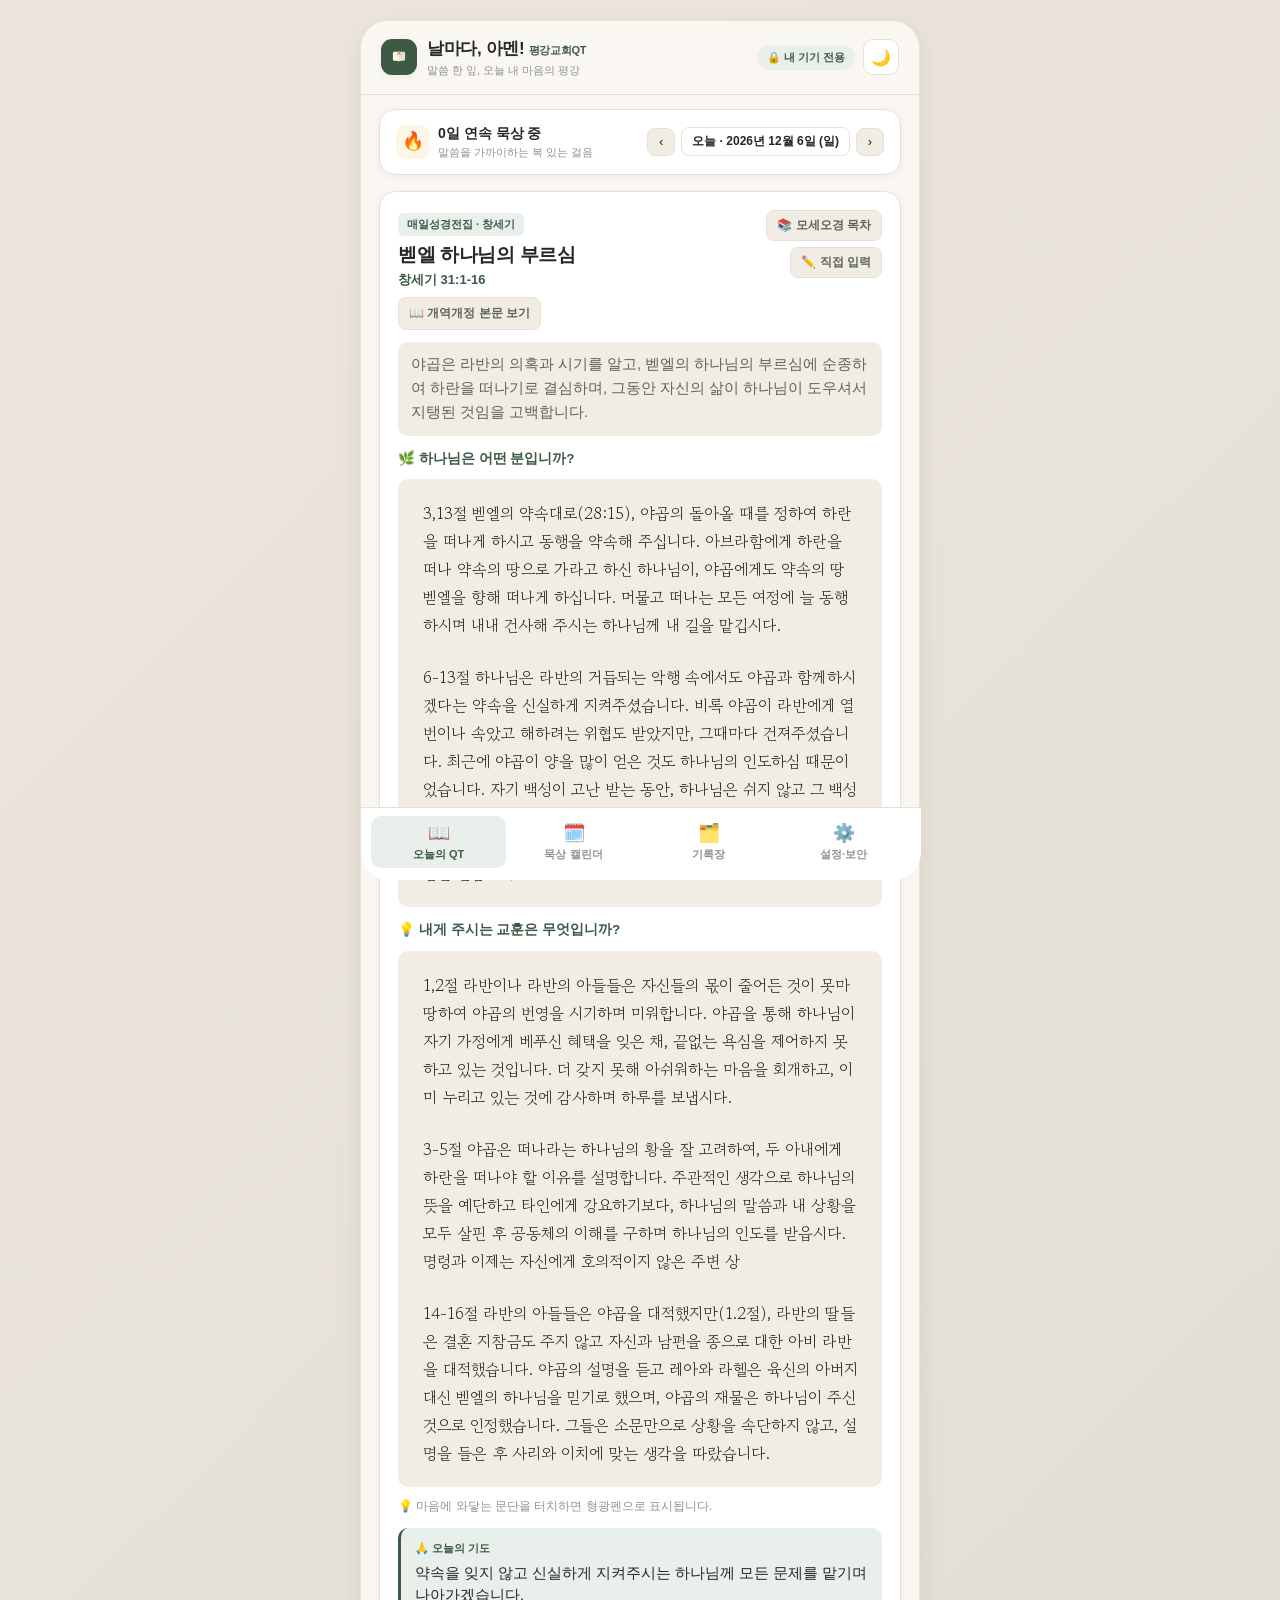
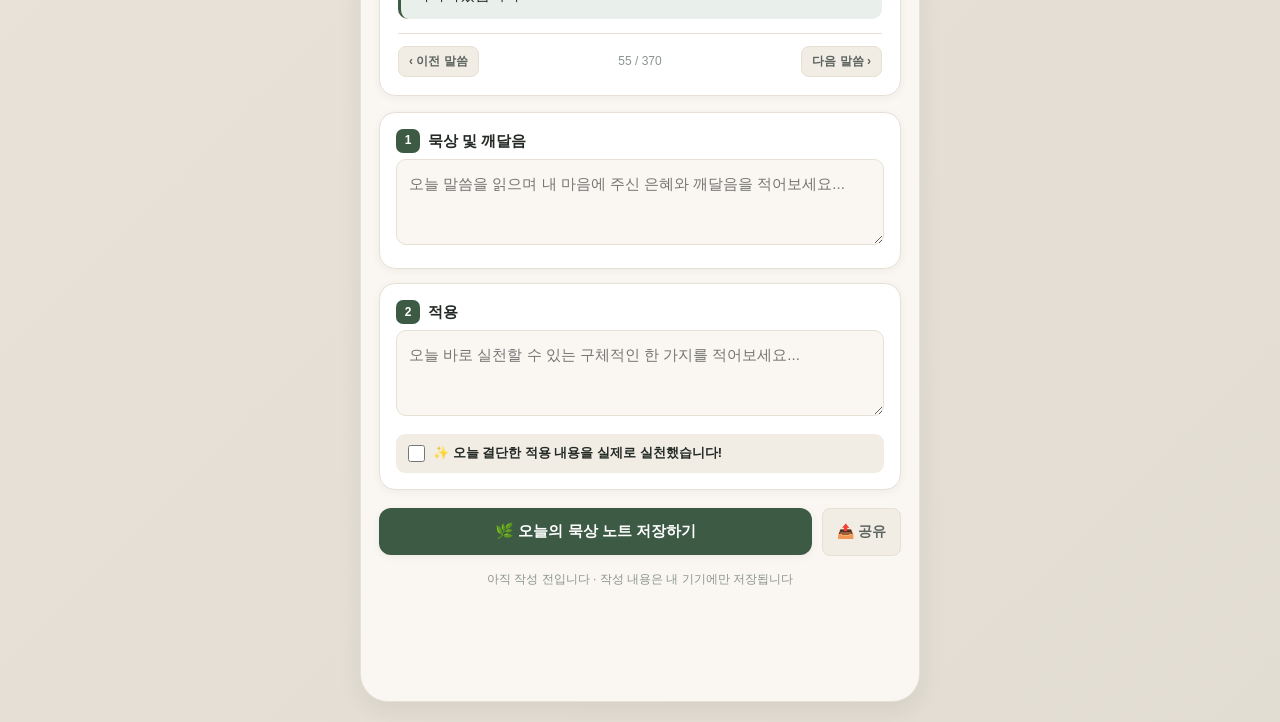
==== commit aed5ec40: "관찰 칸 제거, 묵상 및 깨달음·적용 두 칸으로 정리 Co-Authored-By: Claude Opus 5.5 <noreply@anthropic.com>" ====
--- a/haneul-qt-app.html
+++ b/haneul-qt-app.html
@@ -1218,8 +1218,8 @@
         <div class="qt-step-list">
           <div class="qt-step-card">
             <div class="qt-step-header">
-              <span class="step-pill">★</span>
-              <span class="qt-step-title">오늘 나에게 주신 마음</span>
+              <span class="step-pill">1</span>
+              <span class="qt-step-title">묵상 및 깨달음</span>
             </div>
             <textarea
               class="qt-textarea"
@@ -1230,20 +1230,8 @@
 
           <div class="qt-step-card">
             <div class="qt-step-header">
-              <span class="step-pill">1</span>
-              <span class="qt-step-title">관찰 (Observation)</span>
-            </div>
-            <textarea
-              class="qt-textarea"
-              id="qtObservation"
-              placeholder="본문에서 눈에 띄는 말씀, 하나님은 어떤 분이신지 적어보세요..."
-            ></textarea>
-          </div>
-
-          <div class="qt-step-card">
-            <div class="qt-step-header">
               <span class="step-pill">2</span>
-              <span class="qt-step-title">적용 (Application)</span>
+              <span class="qt-step-title">적용</span>
             </div>
             <textarea
               class="qt-textarea"
@@ -8152,7 +8140,7 @@
         </div>
         <div style="font-size:13.5px;color:var(--text-secondary);display:flex;flex-direction:column;gap:6px;">
           ${rec.observation ? `<div><strong>[관찰]</strong> ${escapeHtml(rec.observation)}</div>` : ""}
-          ${rec.meditation ? `<div><strong>[느낌]</strong> ${escapeHtml(rec.meditation)}</div>` : ""}
+          ${rec.meditation ? `<div><strong>[묵상 및 깨달음]</strong> ${escapeHtml(rec.meditation)}</div>` : ""}
           ${rec.application ? `<div><strong>[적용]</strong> ${escapeHtml(rec.application)}</div>` : ""}
           ${rec.prayer ? `<div><strong>[기도]</strong> ${escapeHtml(rec.prayer)}</div>` : ""}
         </div>
@@ -8338,7 +8326,7 @@
       const noteParts = [];
       if (rec.summaryTitle?.trim()) noteParts.push(`★ 한 줄 제목: ${rec.summaryTitle.trim()}`);
       if (rec.observation?.trim()) noteParts.push(`• 관찰: ${rec.observation.trim()}`);
-      if (rec.meditation?.trim()) noteParts.push(`• 묵상: ${rec.meditation.trim()}`);
+      if (rec.meditation?.trim()) noteParts.push(`• 묵상 및 깨달음: ${rec.meditation.trim()}`);
       if (rec.application?.trim()) noteParts.push(`• 적용: ${rec.application.trim()}`);
       if (rec.prayer?.trim()) noteParts.push(`• 나의 기도: ${rec.prayer.trim()}`);
       if (rec.gratitude?.trim()) noteParts.push(`• 감사: ${rec.gratitude.trim()}`);
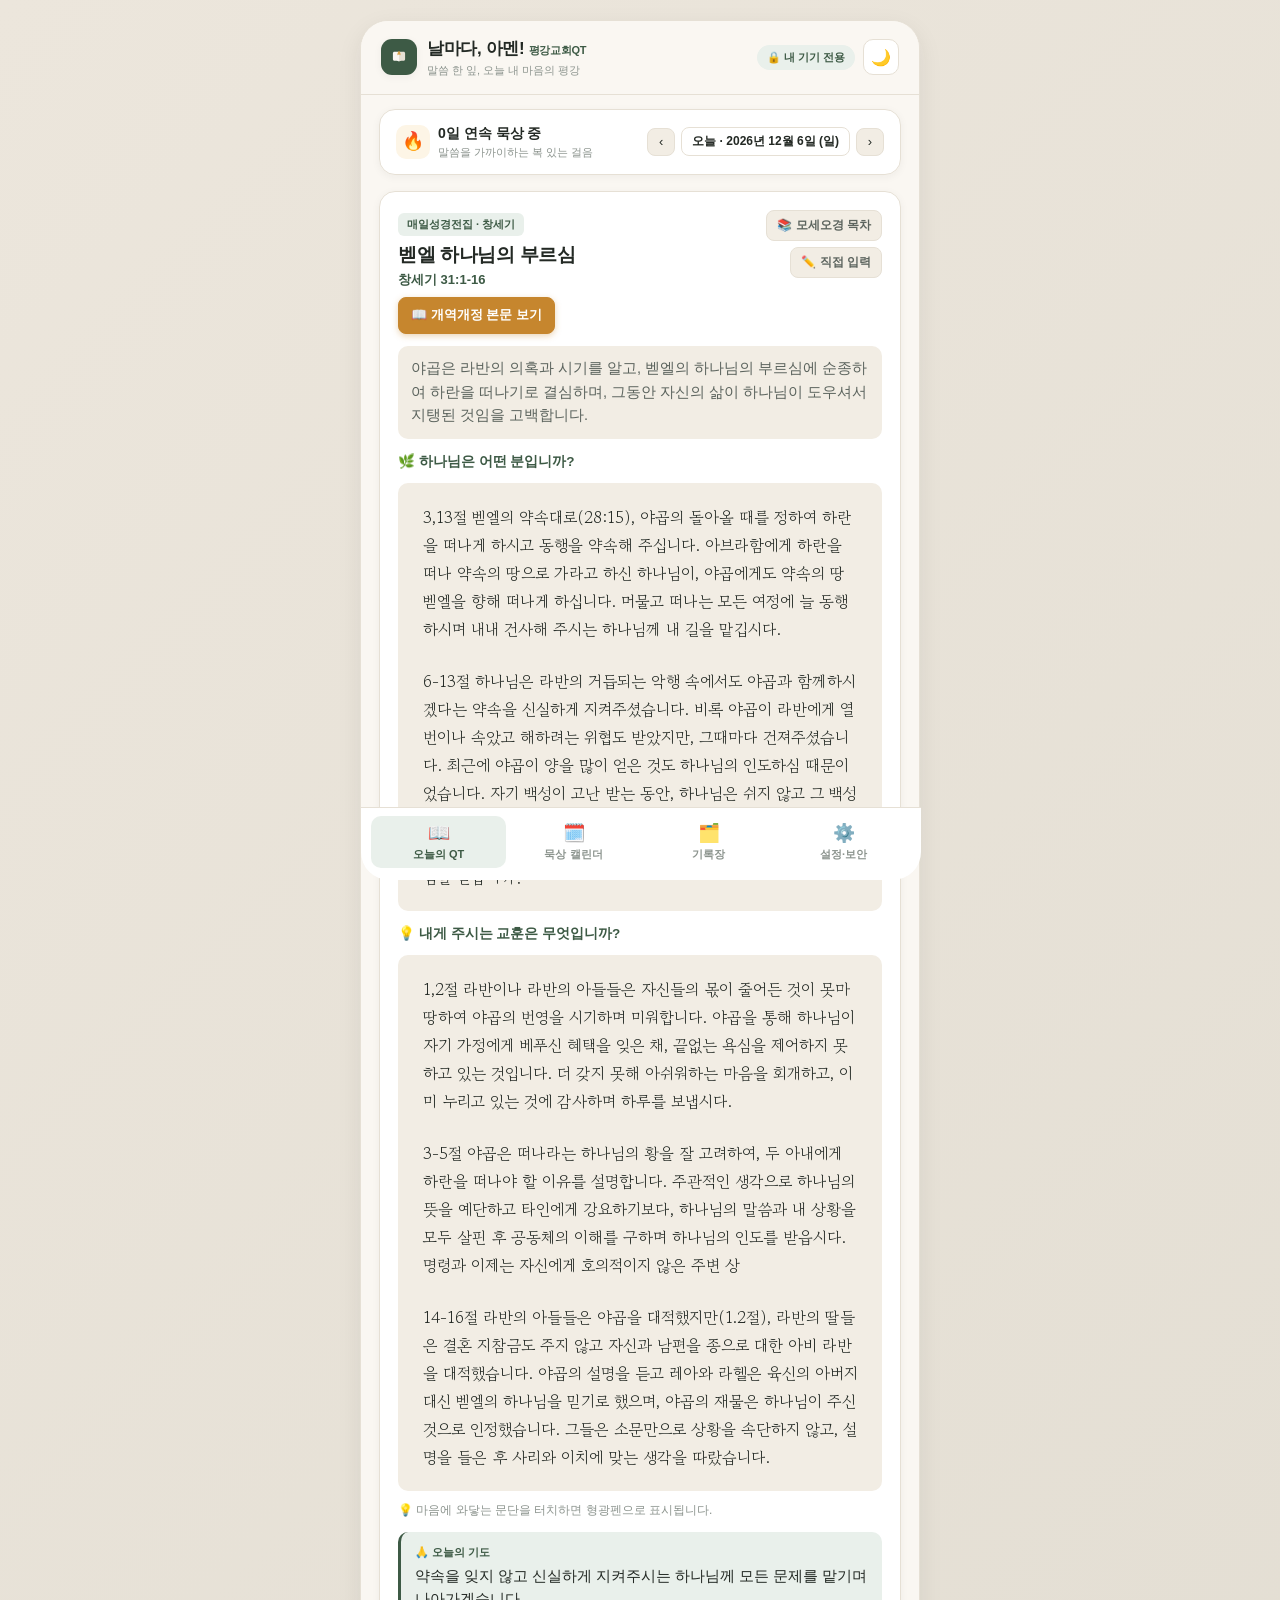
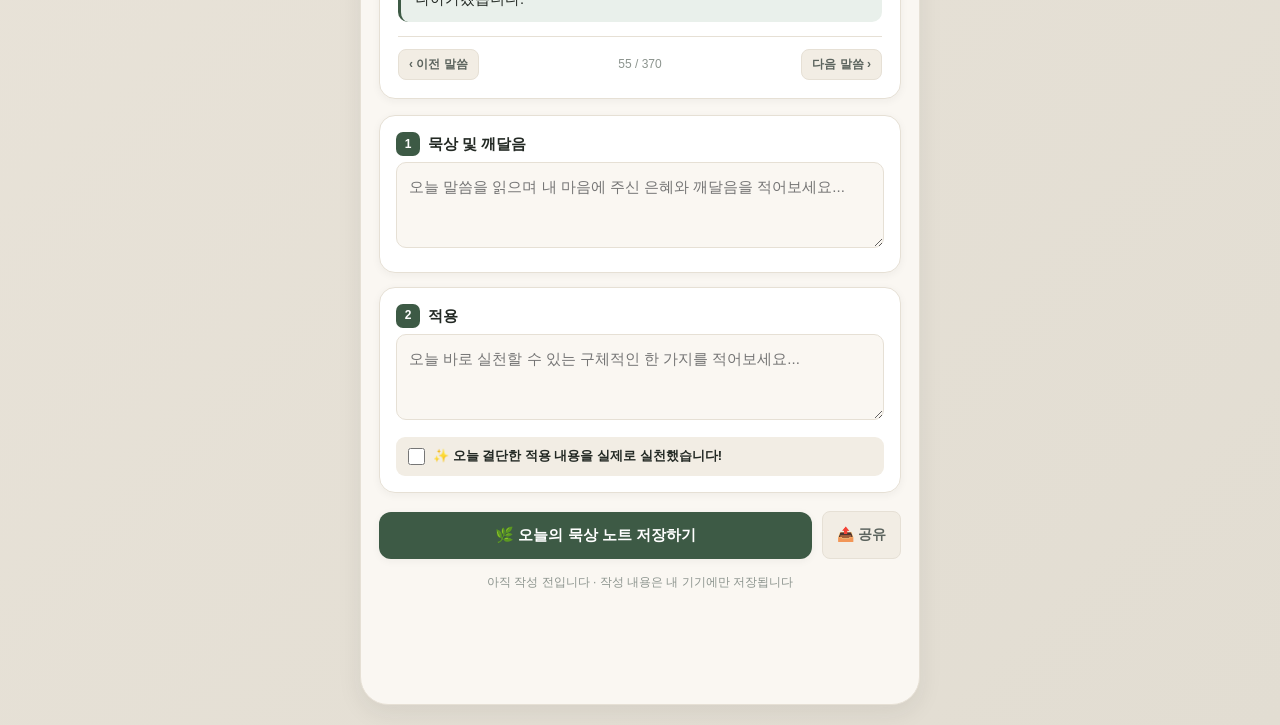
==== commit cb488152: "개역개정 본문 보기 버튼 강조, 묵상 글 '전체' 굵게 표시 후 줄바꿈 Co-Authored-By: Claude Opus 5.5 <noreply@anthropic.com>" ====
--- a/haneul-qt-app.html
+++ b/haneul-qt-app.html
@@ -1115,7 +1115,34 @@
   color: var(--accent-primary);
 }
 
-</style>
+
+/* 묵상 글 첫머리 '전체' 표시: 굵게 + 아래 줄에서 본문 시작 */
+.verse-whole-label {
+  display: block;
+  font-weight: 800;
+  margin-bottom: 4px;
+  color: var(--text-primary);
+}
+
+/* 개역개정 본문 보기 버튼: 한눈에 보이도록 강조 */
+#readBibleBtn {
+  background: var(--accent-gold);
+  border-color: var(--accent-gold);
+  color: #fff;
+  font-size: 13px;
+  font-weight: 700;
+  padding: 7px 12px;
+  box-shadow: 0 2px 6px rgba(198, 134, 46, 0.35);
+}
+
+#readBibleBtn:hover,
+#readBibleBtn:active {
+  background: var(--accent-coral);
+  border-color: var(--accent-coral);
+  color: #fff;
+}
+
+  </style>
 </head>
 <body>
   <div class="app-shell">
@@ -7852,8 +7879,12 @@
       const key = `${prefix}-${idx}`;
       const div = document.createElement("div");
       div.className = "verse-item" + (selectedSet.has(key) ? " selected" : "");
+      const wholeMatch = String(text).match(/^\s*전체\s*:?\s*/);
       const colonIdx = text.indexOf(":");
-      if (colonIdx > 0 && colonIdx < 16) {
+      if (wholeMatch) {
+        const body = text.slice(wholeMatch[0].length).trim();
+        div.innerHTML = `<strong class="verse-whole-label">전체</strong><span>${escapeHtml(body)}</span>`;
+      } else if (colonIdx > 0 && colonIdx < 16) {
         const label = text.slice(0, colonIdx);
         const body = text.slice(colonIdx + 1).trim();
         div.innerHTML = `<span class="verse-num">${escapeHtml(label)}</span><span>${escapeHtml(body)}</span>`;
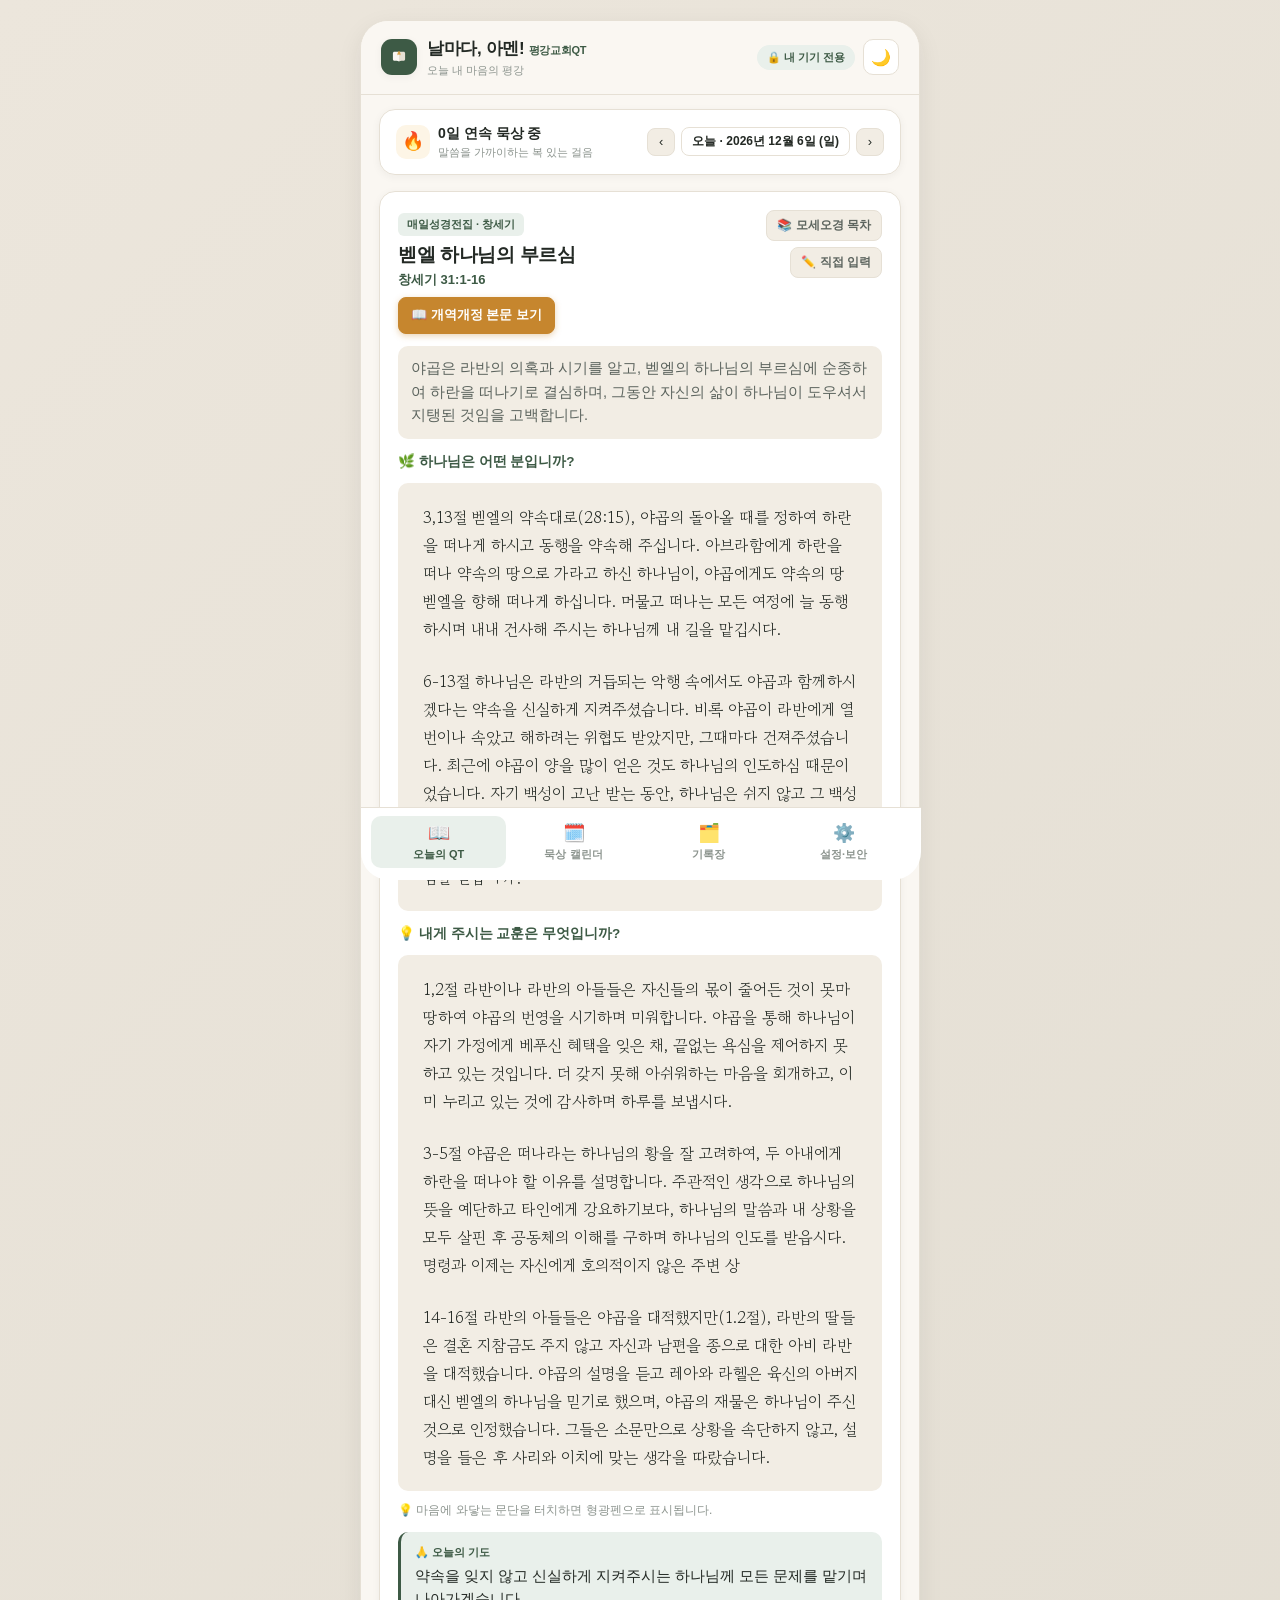
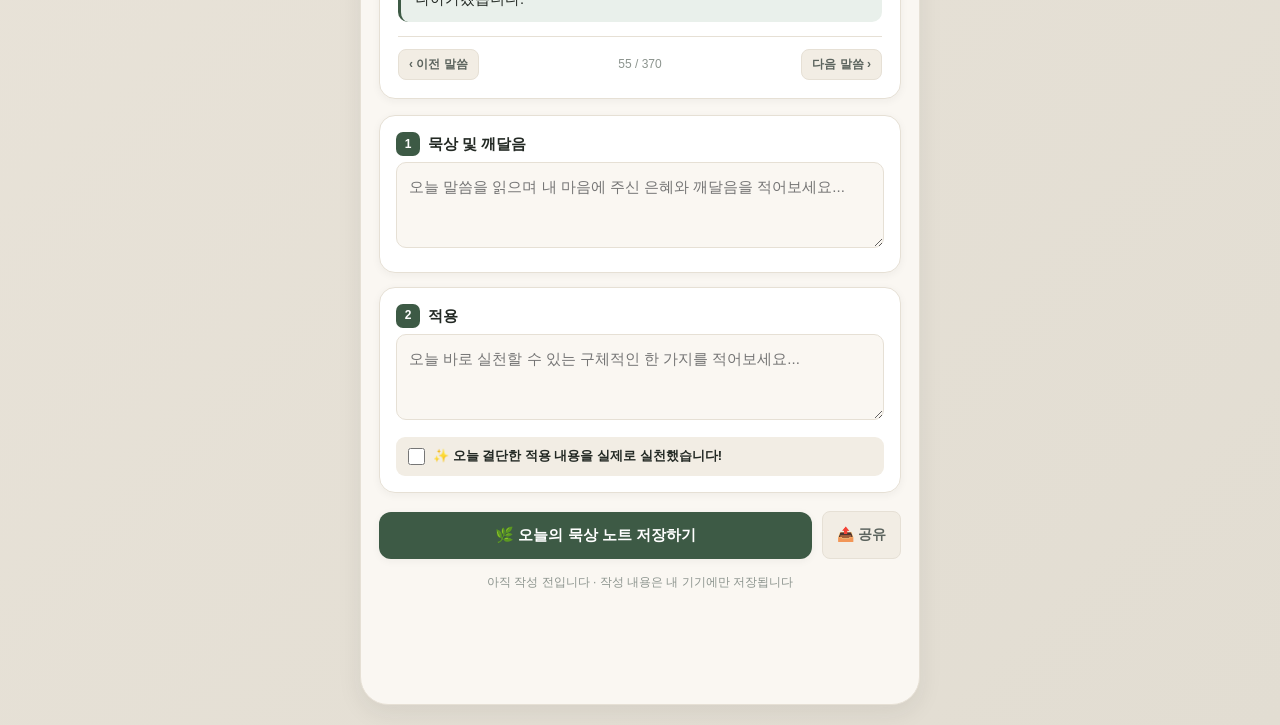
==== commit af053486: "부제에서 '말씀 한 잎' 제거, 공유 문구의 예전 앱 이름 정리 Co-Authored-By: Claude Opus 5.5 <noreply@anthropic.com>" ====
--- a/haneul-qt-app.html
+++ b/haneul-qt-app.html
@@ -1158,7 +1158,7 @@
         </div>
         <div>
           <div class="brand-title">날마다, 아멘! <span style="font-size:11px;font-weight:600;color:var(--accent-primary);">평강교회QT</span></div>
-          <div class="brand-subtitle">말씀 한 잎, 오늘 내 마음의 평강</div>
+          <div class="brand-subtitle">오늘 내 마음의 평강</div>
         </div>
       </div>
 
@@ -1437,7 +1437,7 @@
           <span class="badge-tag">100% 기기 내 이중 영구 저장</span>
           <h2 class="passage-title" style="margin-bottom: 8px;">데이터가 절대 지워지지 않게 보호합니다</h2>
           <p style="font-size: 13.5px; color: var(--text-secondary); line-height: 1.65;">
-            날마다평강에 기록하시는 모든 묵상 노트와 기도 제목은 <strong>외부 서버로 일절 전송되지 않으며</strong>,
+            날마다, 아멘!에 기록하시는 모든 묵상 노트와 기도 제목은 <strong>외부 서버로 일절 전송되지 않으며</strong>,
             현재 기기의 <strong>LocalStorage + IndexedDB 두 곳에 실시간으로 동시 이중 저장</strong>됩니다.
           </p>
           <div id="storagePersistStatus" class="font-preview-box" style="margin-top: 10px; font-size: 12.5px; color: var(--accent-primary); font-weight: 600;">
@@ -1602,7 +1602,7 @@
   <div class="lock-overlay" id="pinLockOverlay">
     <div class="modal-box" style="text-align: center;">
       <div style="font-size: 28px; margin-bottom: 6px;">🔒</div>
-      <h3 class="passage-title" id="pinLockTitle">날마다평강 잠금 해제</h3>
+      <h3 class="passage-title" id="pinLockTitle">날마다, 아멘! 잠금 해제</h3>
       <p style="font-size: 12.5px; color: var(--text-muted); margin-top: 4px;" id="pinLockDesc">
         설정하신 4자리 비밀번호를 입력해 주세요.
       </p>
@@ -8343,7 +8343,7 @@
     const includeNotes = document.getElementById("shareIncludeNotes")?.checked ?? true;
     const includeLink = document.getElementById("shareIncludeLink")?.checked ?? true;
 
-    const lines = [`🌿 [날마다평강] ${formatKoreanDate(dateKey)}`];
+    const lines = [`🌿 [날마다, 아멘!] ${formatKoreanDate(dateKey)}`];
     if (passage) {
       lines.push(`📖 ${passage.reference} · ${passage.title}`);
       if (includePassage) {
@@ -8369,7 +8369,7 @@
 
     const shareUrl = getShareAppUrl();
     if (includeLink && shareUrl) {
-      lines.push(`\n🔗 날마다평강 열기: ${shareUrl}`);
+      lines.push(`\n🔗 날마다, 아멘! 열기: ${shareUrl}`);
     }
     return lines.join("\n");
   }
@@ -8423,8 +8423,8 @@
       const shareUrl = getShareAppUrl();
       if (shareUrl) {
         await shareExternally(
-          "날마다평강 - 말씀 한 잎, 하루의 평강",
-          `🌿 날마다평강 말씀묵상 앱에서 함께 묵상해요!\n${shareUrl}`,
+          "날마다, 아멘! - 평강교회QT",
+          `🌿 날마다, 아멘! 말씀묵상 앱에서 함께 묵상해요!\n${shareUrl}`,
           shareUrl
         );
       } else {
@@ -8434,11 +8434,11 @@
     }
 
     const htmlContent = "<!DOCTYPE html>\n" + document.documentElement.outerHTML;
-    const file = new File([htmlContent], "날마다평강-앱.html", { type: "text/html" });
+    const file = new File([htmlContent], "날마다아멘-앱.html", { type: "text/html" });
     if (navigator.share && navigator.canShare && navigator.canShare({ files: [file] })) {
       try {
         await navigator.share({
-          title: "날마다평강 앱",
+          title: "날마다, 아멘! 앱",
           text: "모세오경 묵상 앱입니다. Safari나 Chrome으로 열면 바로 사용하실 수 있습니다.",
           files: [file]
         });
@@ -8452,12 +8452,12 @@
     const url = URL.createObjectURL(blob);
     const a = document.createElement("a");
     a.href = url;
-    a.download = "날마다평강-앱.html";
+    a.download = "날마다아멘-앱.html";
     document.body.appendChild(a);
     a.click();
     document.body.removeChild(a);
     URL.revokeObjectURL(url);
-    showToast("날마다평강-앱.html 파일을 저장했습니다. 이 파일을 카톡·문자로 보내세요! 📲");
+    showToast("날마다아멘-앱.html 파일을 저장했습니다. 이 파일을 카톡·문자로 보내세요! 📲");
   }
 
   // 본문 직접 수정 모달
@@ -8621,7 +8621,7 @@
       descEl.textContent = "다른 권으로 넘어갈 때 사용할 새 4자리 숫자를 입력해 주세요.";
       cancelBtn.style.display = "inline-block";
     } else {
-      titleEl.textContent = "날마다평강 잠금 해제";
+      titleEl.textContent = "날마다, 아멘! 잠금 해제";
       descEl.textContent = "설정하신 4자리 비밀번호를 입력해 주세요.";
       cancelBtn.style.display = "none";
     }
@@ -8872,7 +8872,7 @@
     if (nativeShareBtn) {
       nativeShareBtn.addEventListener("click", () => {
         const text = document.getElementById("sharePreviewText").value;
-        shareExternally("날마다평강 · 묵상 나눔", text, getShareAppUrl());
+        shareExternally("날마다, 아멘! · 묵상 나눔", text, getShareAppUrl());
       });
     }
     const shareAppLinkBtn = document.getElementById("shareAppLinkBtn");
@@ -8881,8 +8881,8 @@
         const shareUrl = getShareAppUrl();
         if (shareUrl) {
           shareExternally(
-            "날마다평강 - 말씀 한 잎, 하루의 평강",
-            `🌿 날마다평강 말씀묵상 앱에서 함께 묵상해요!\n${shareUrl}`,
+            "날마다, 아멘! - 평강교회QT",
+            `🌿 날마다, 아멘! 말씀묵상 앱에서 함께 묵상해요!\n${shareUrl}`,
             shareUrl
           );
         } else {
@@ -9013,7 +9013,7 @@
     document.getElementById("exportDataBtn").addEventListener("click", () => {
       const payload = {
         exportedAt: new Date().toISOString(),
-        app: "날마다평강",
+        app: "날마다, 아멘!",
         records,
         customPassages
       };
